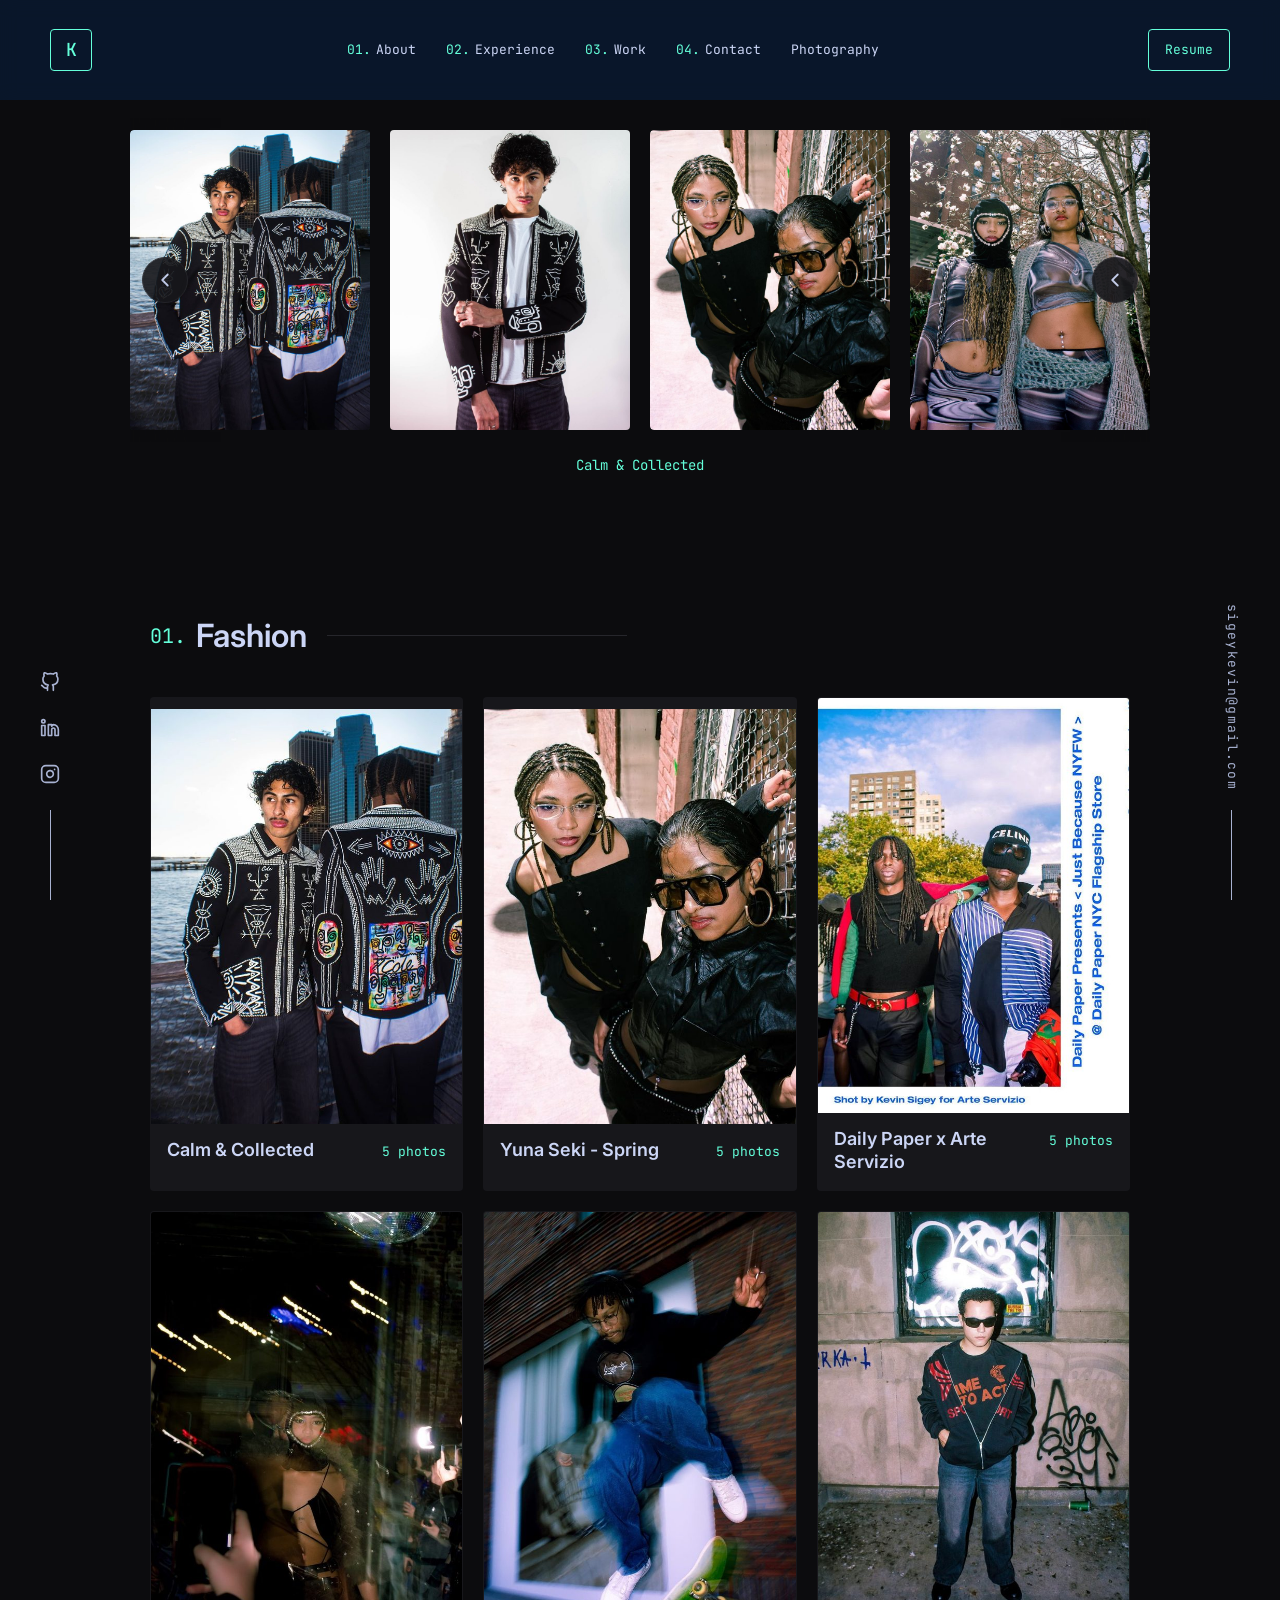
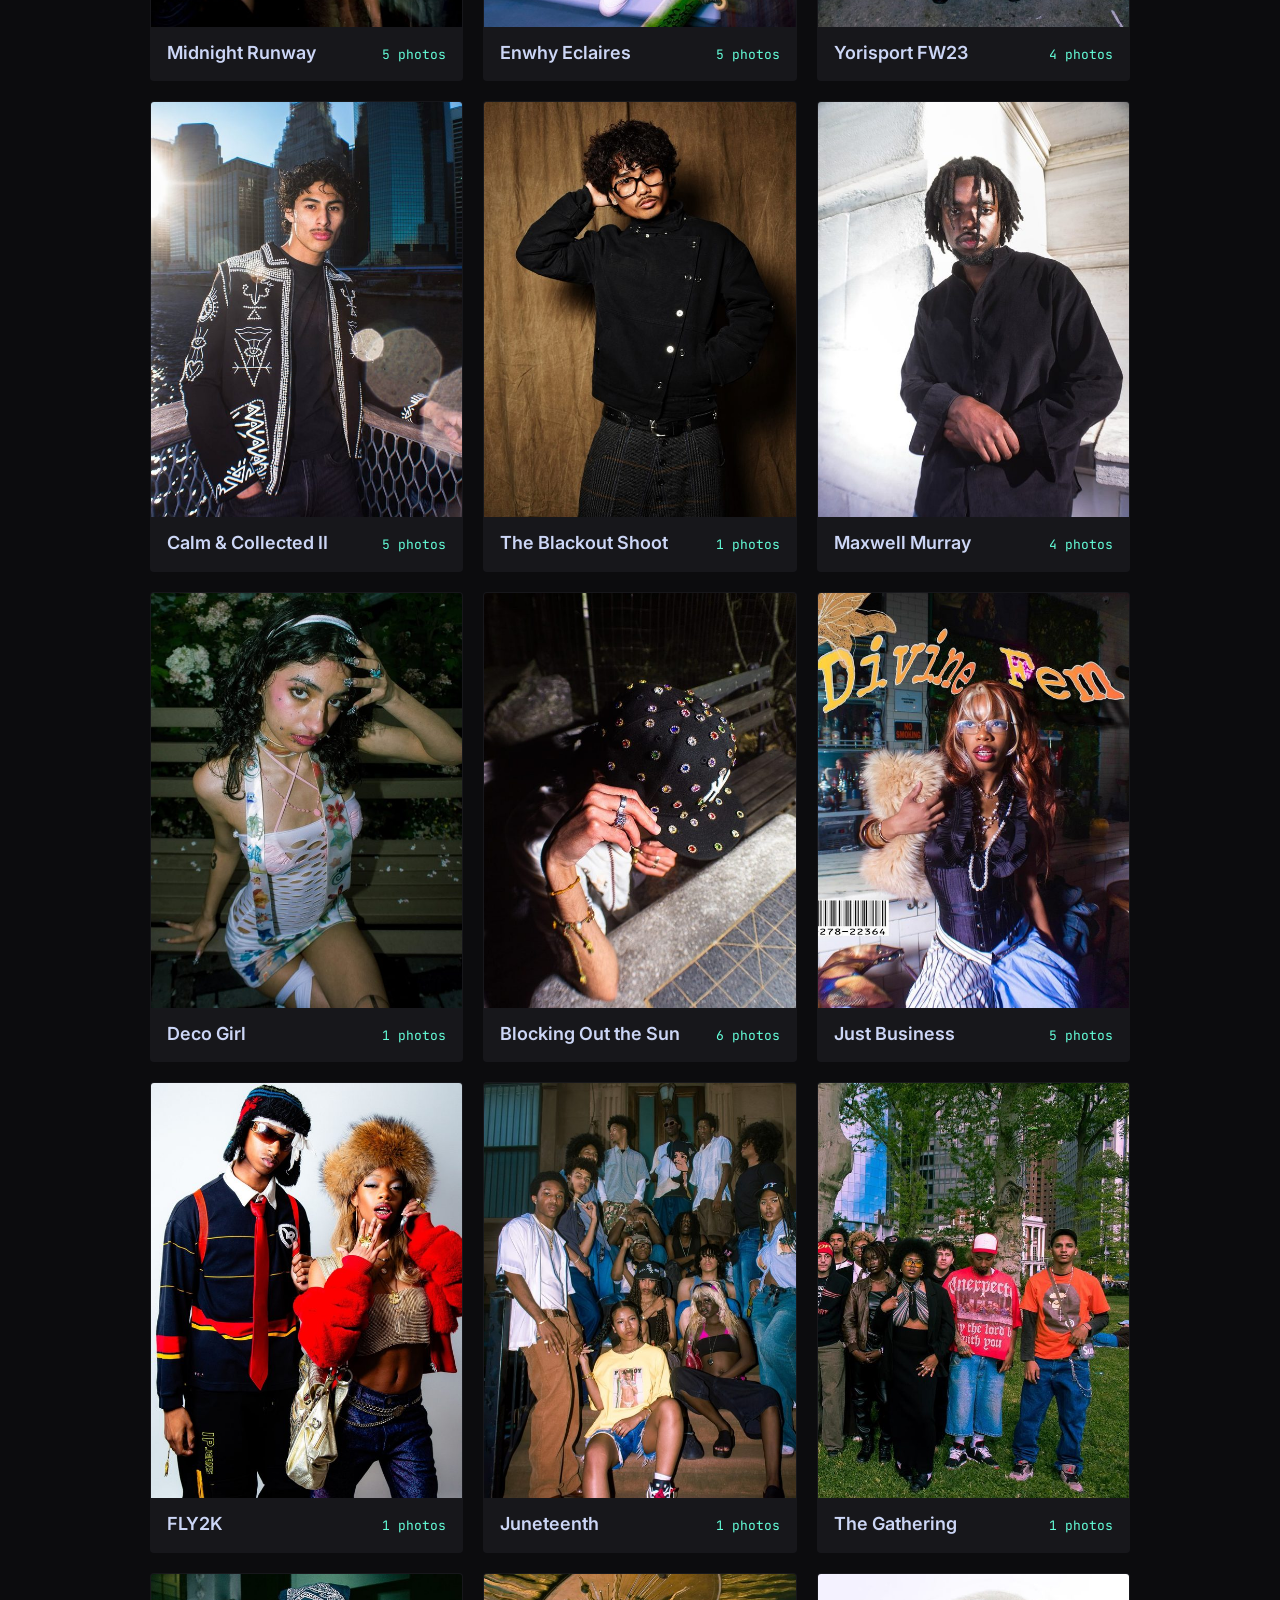
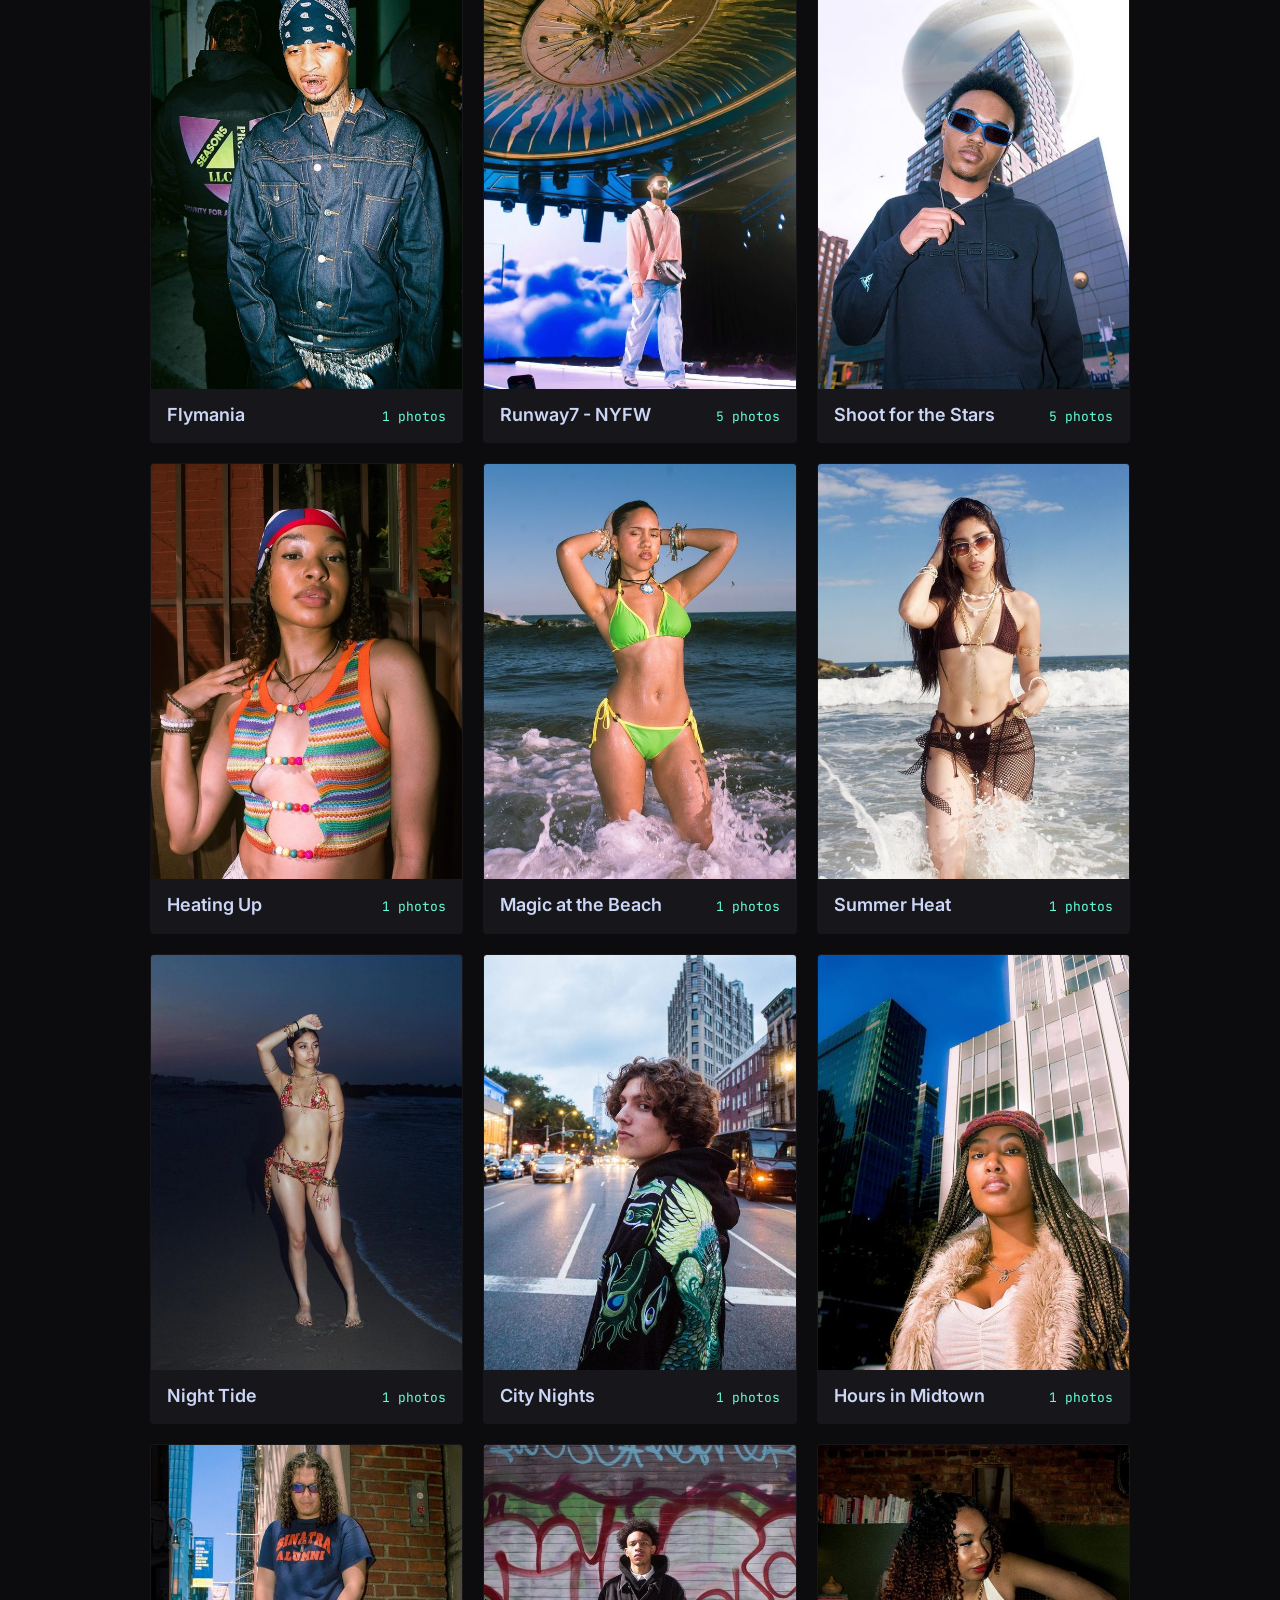
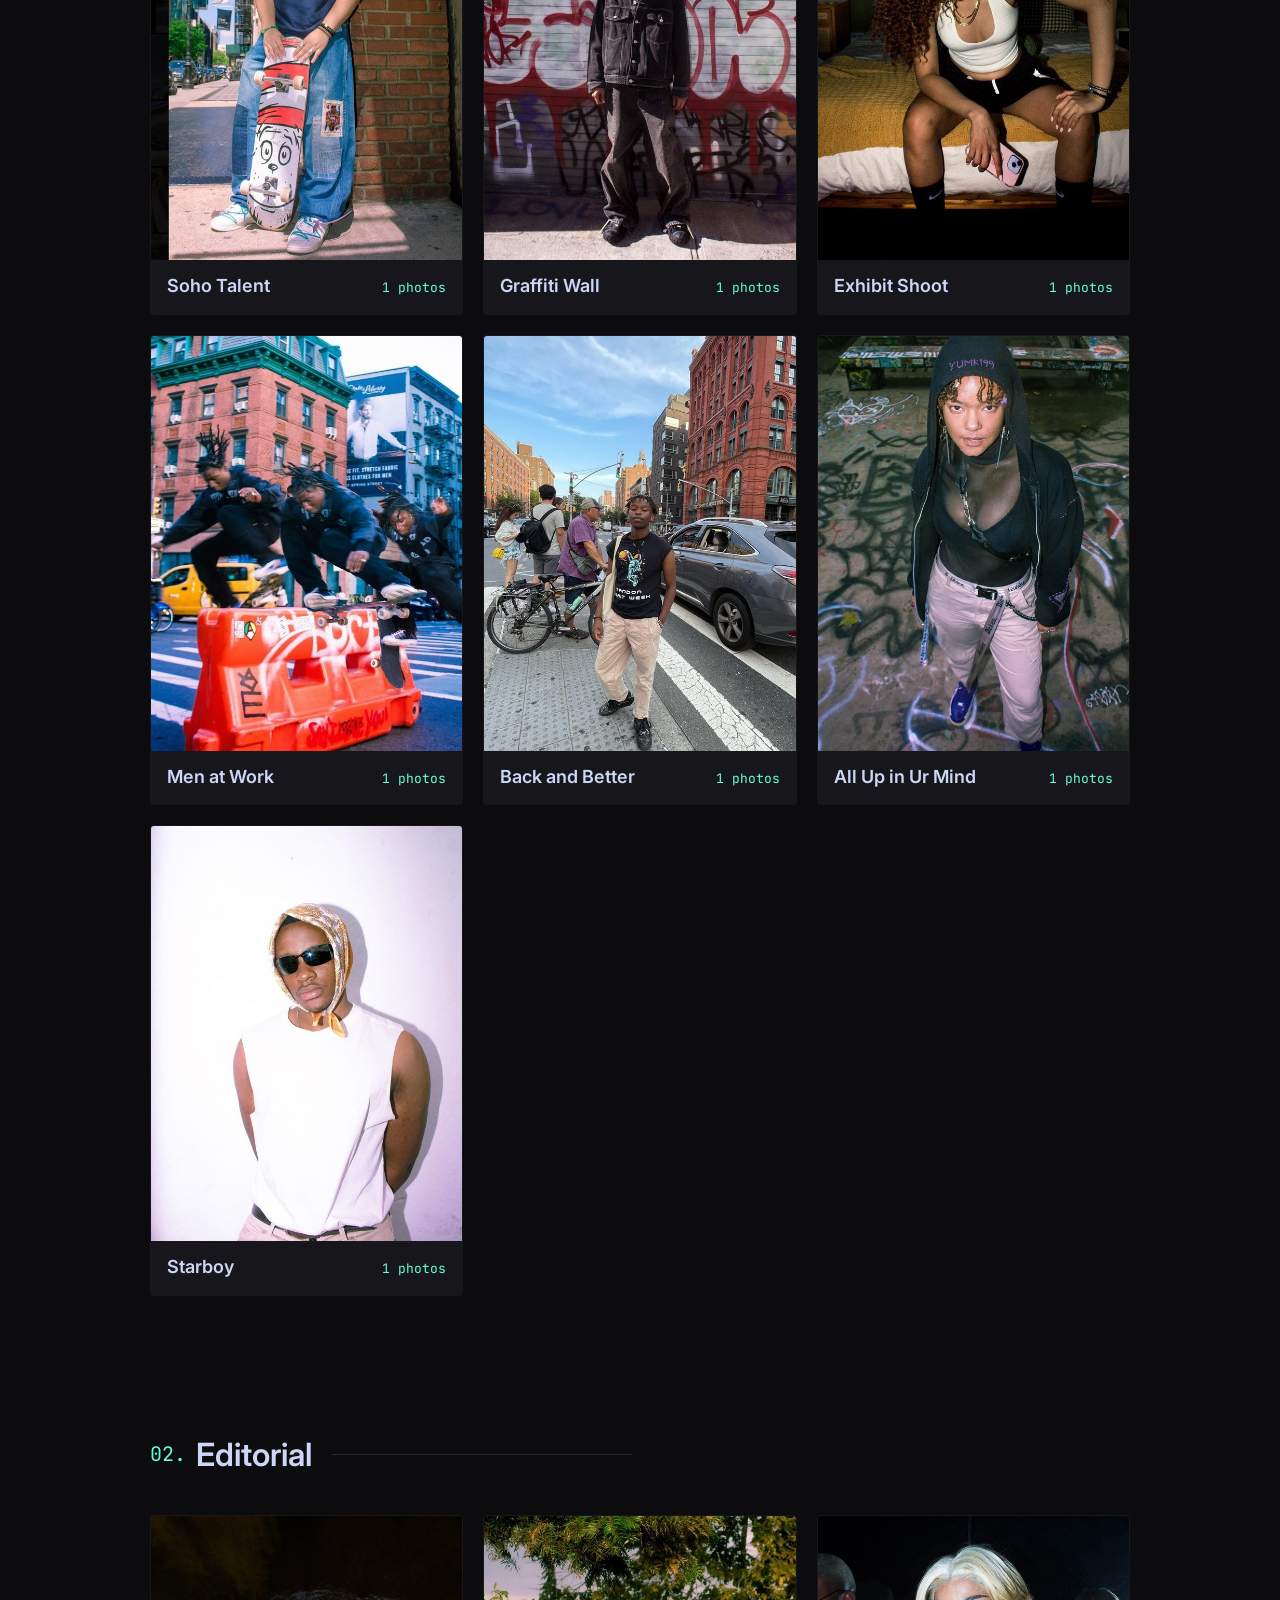
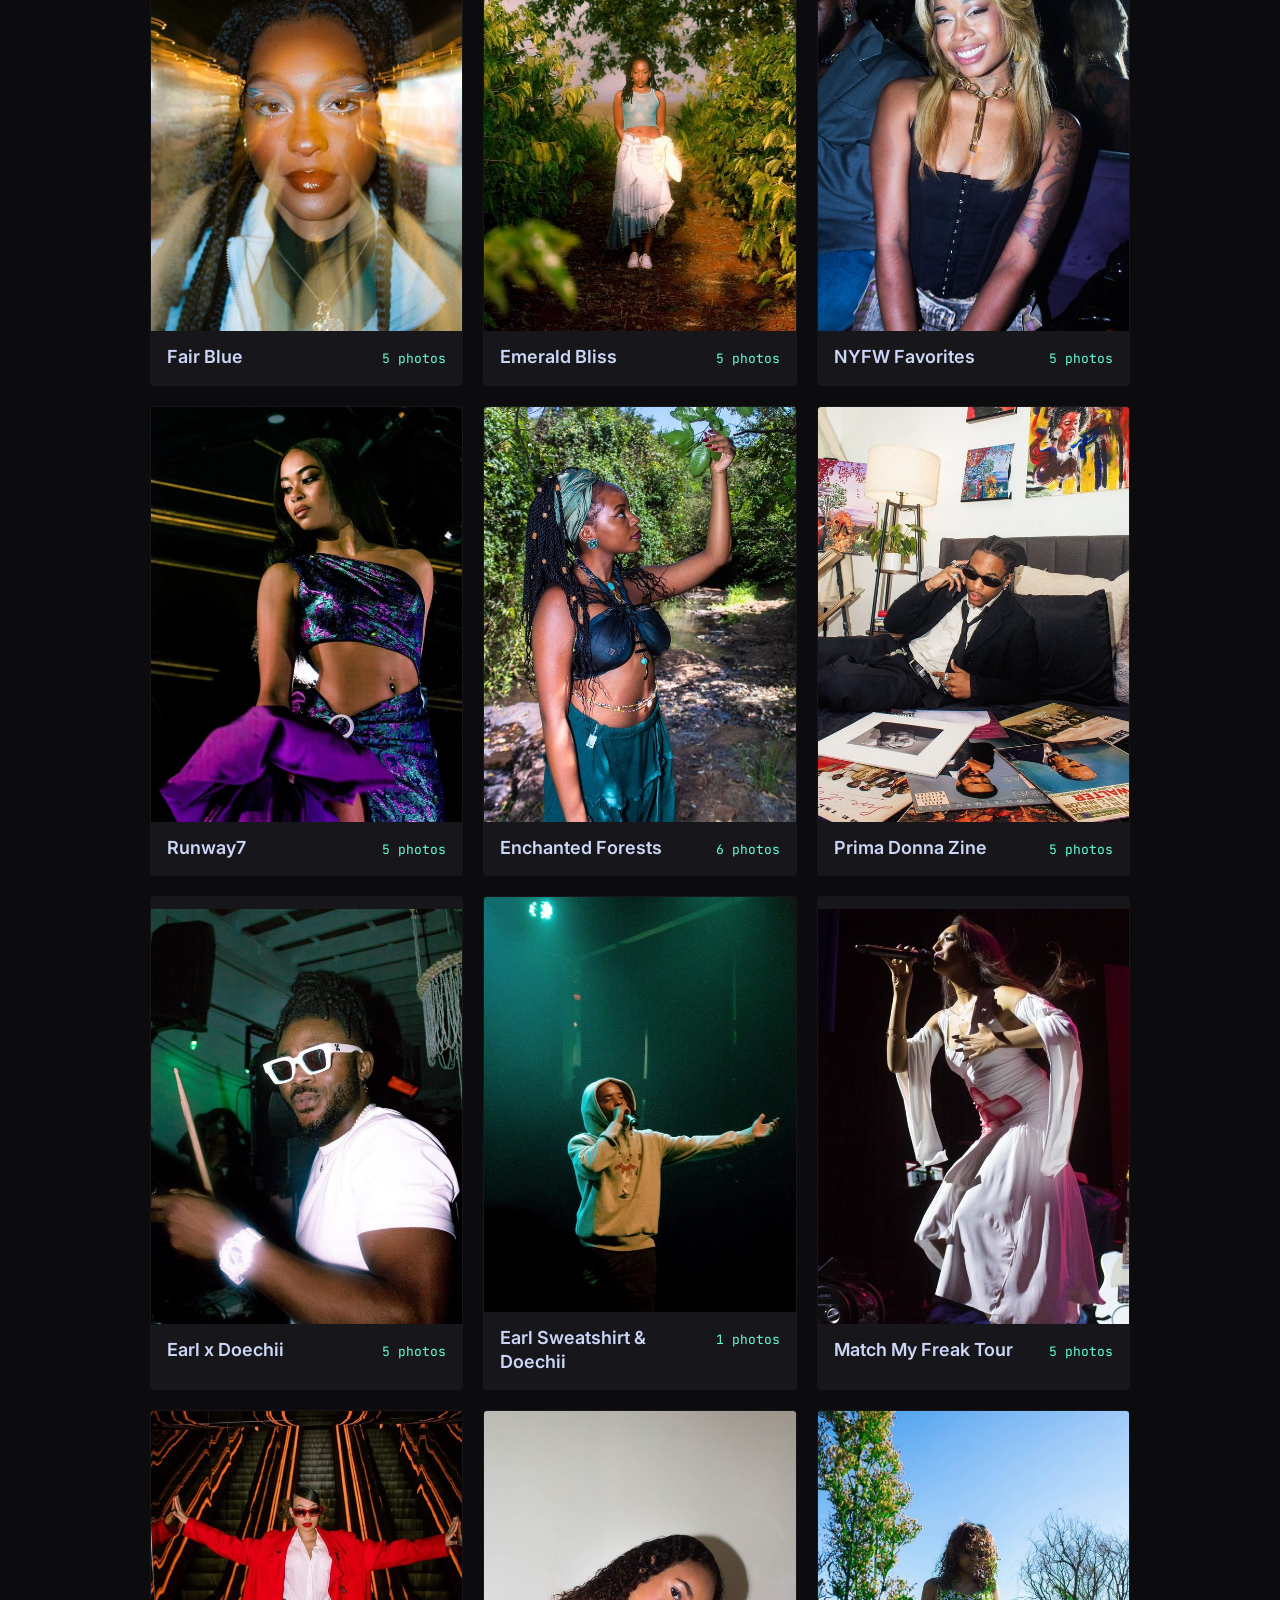
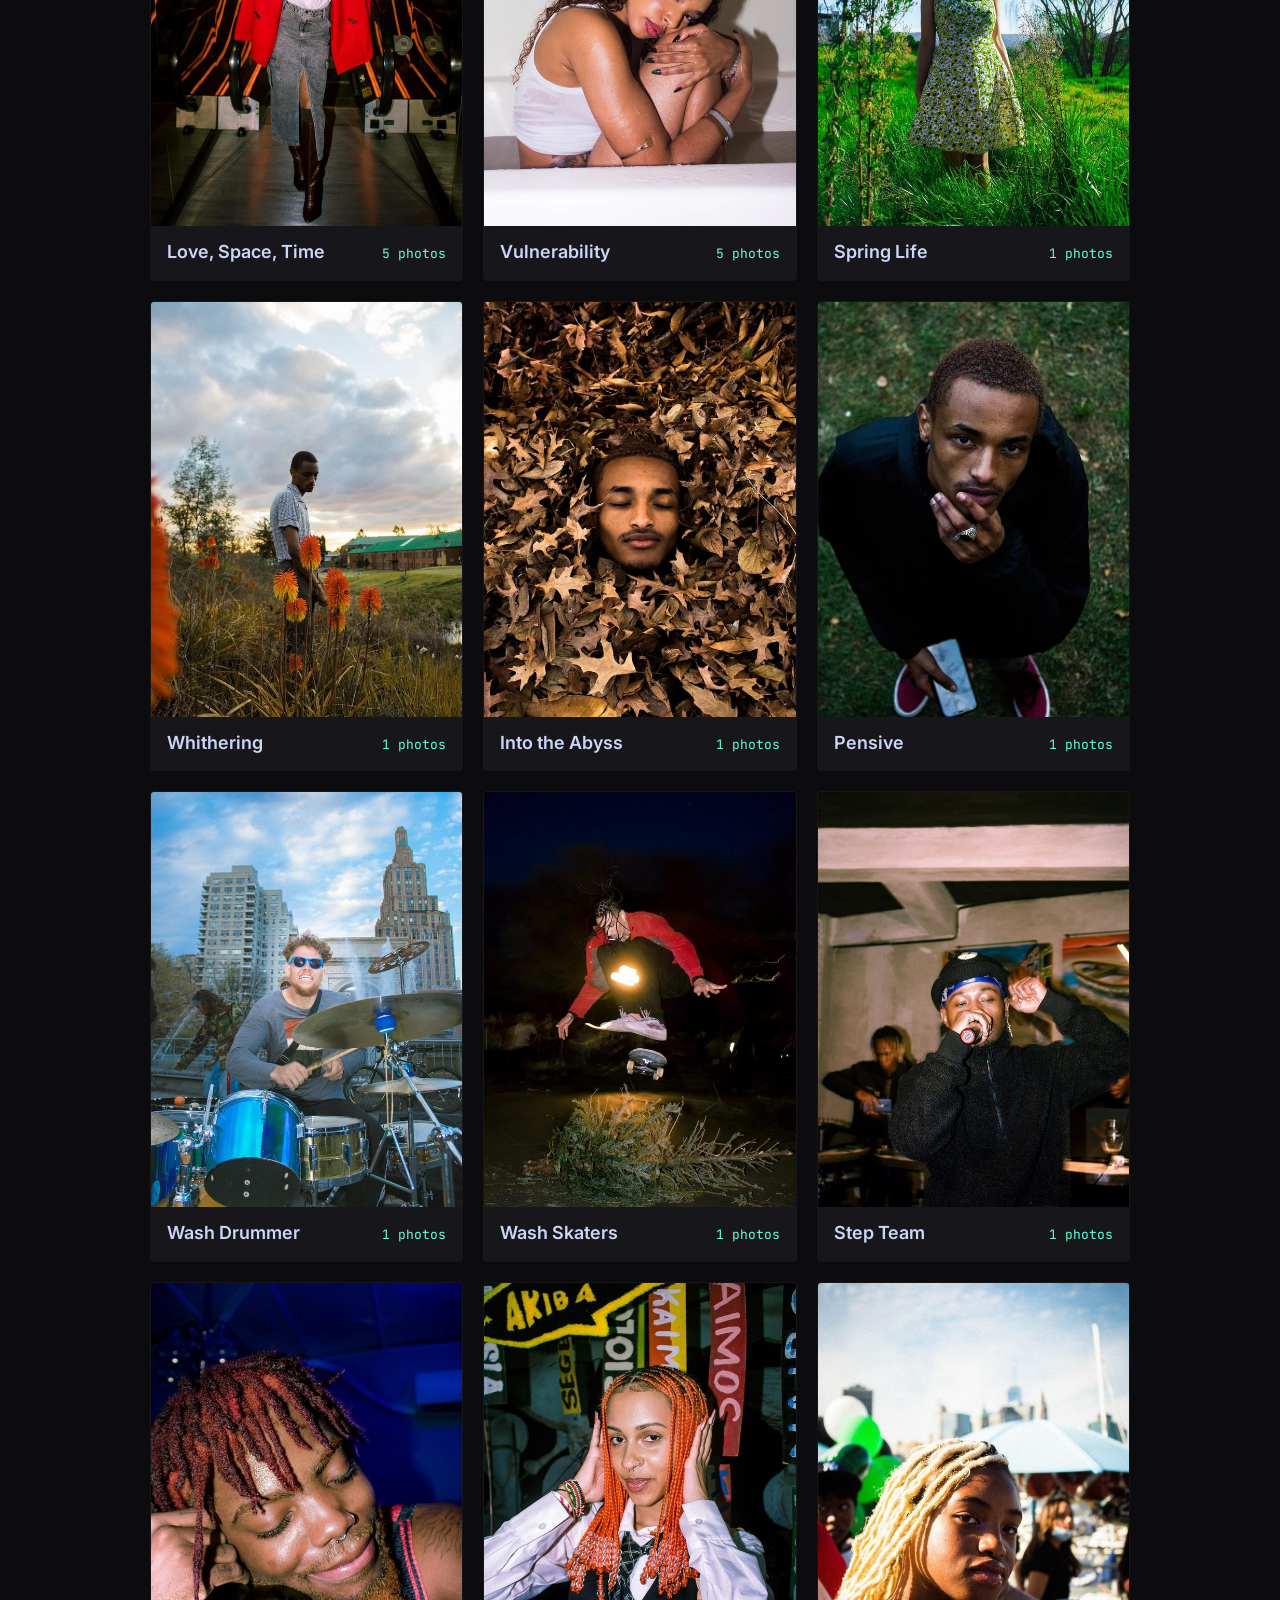
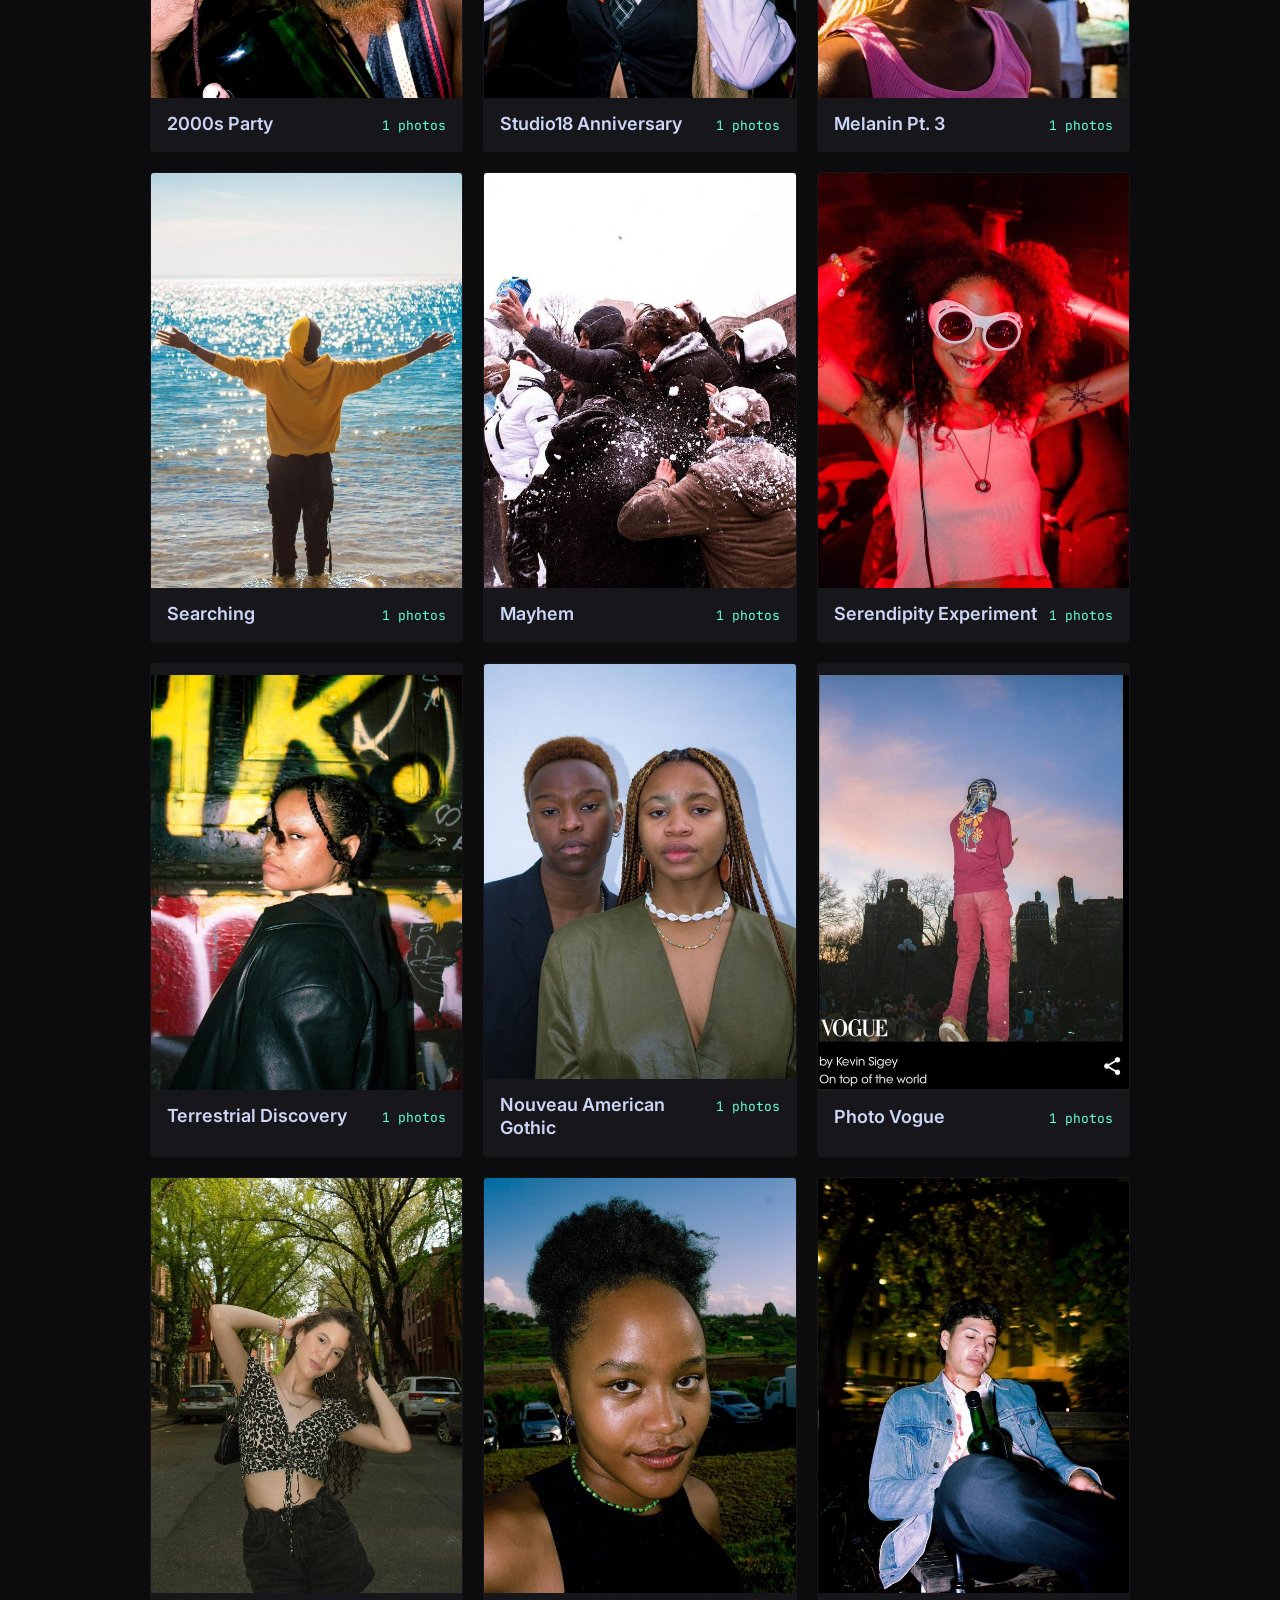
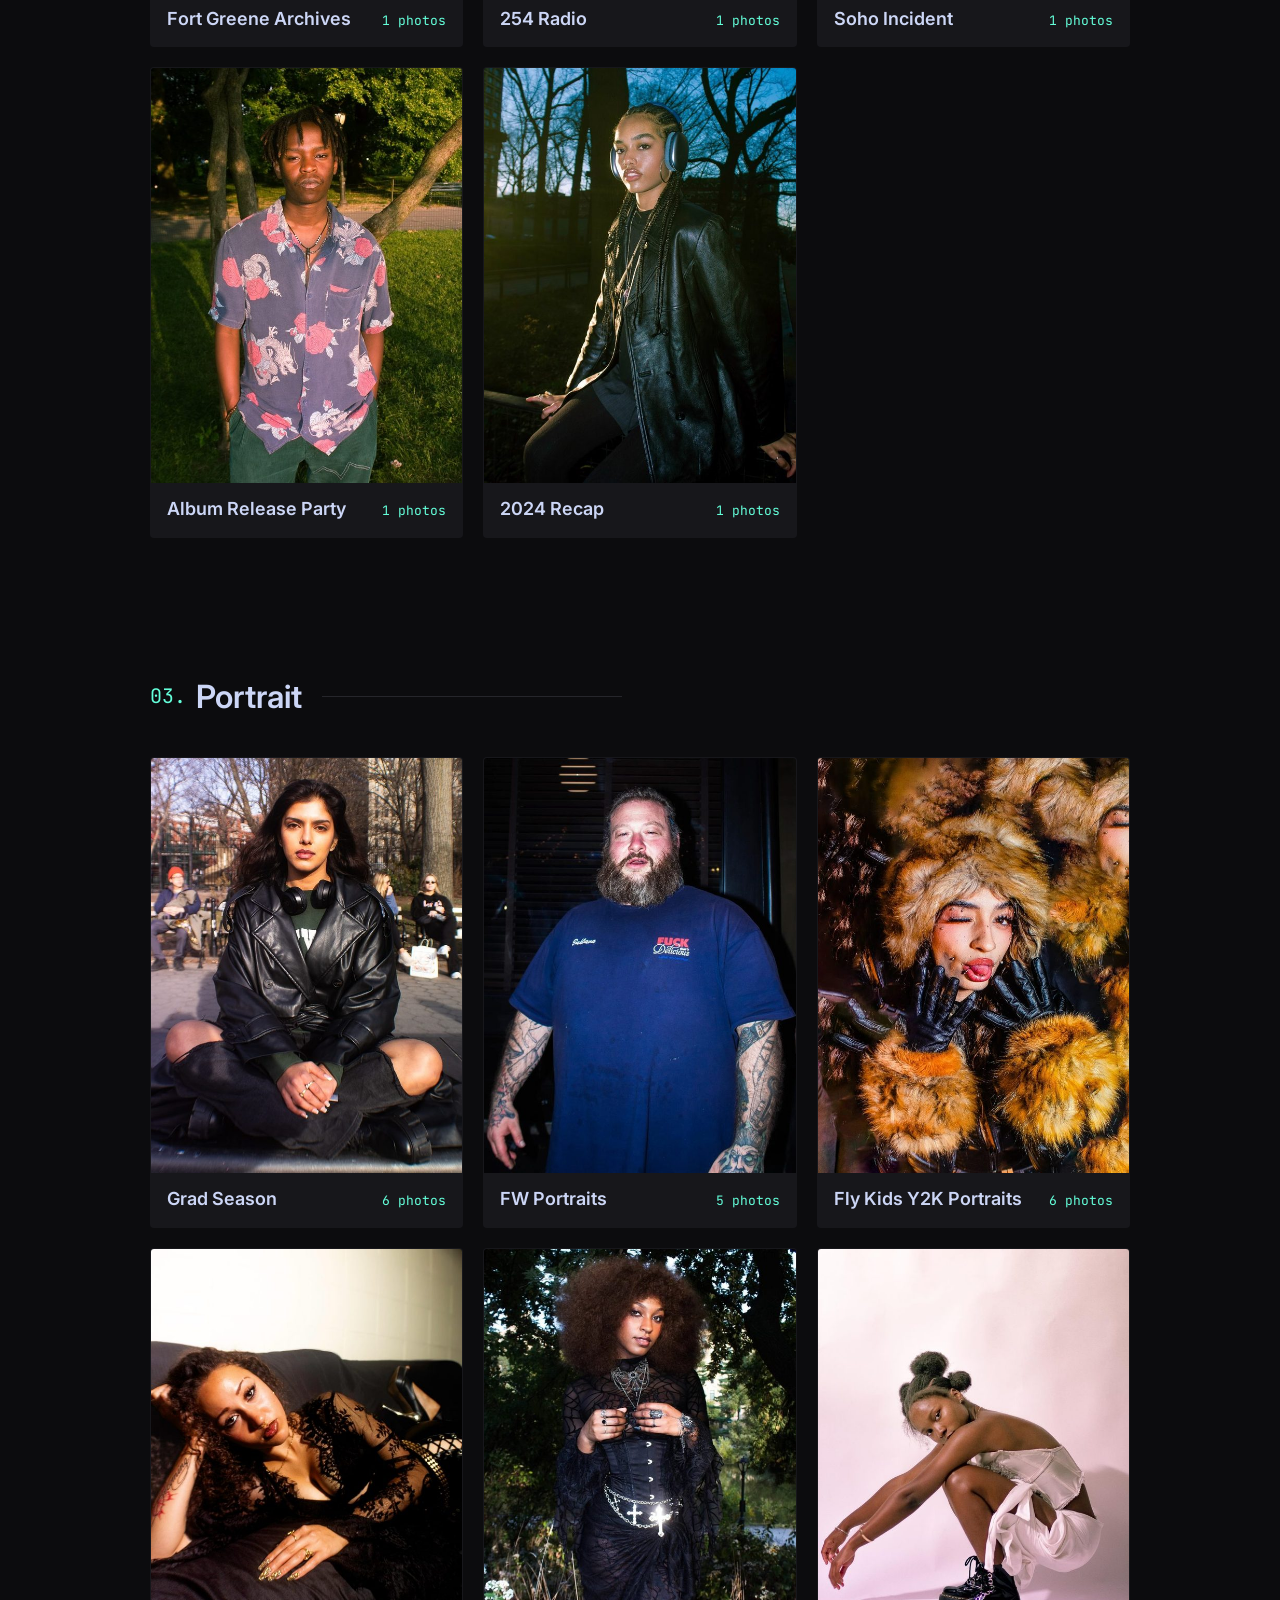
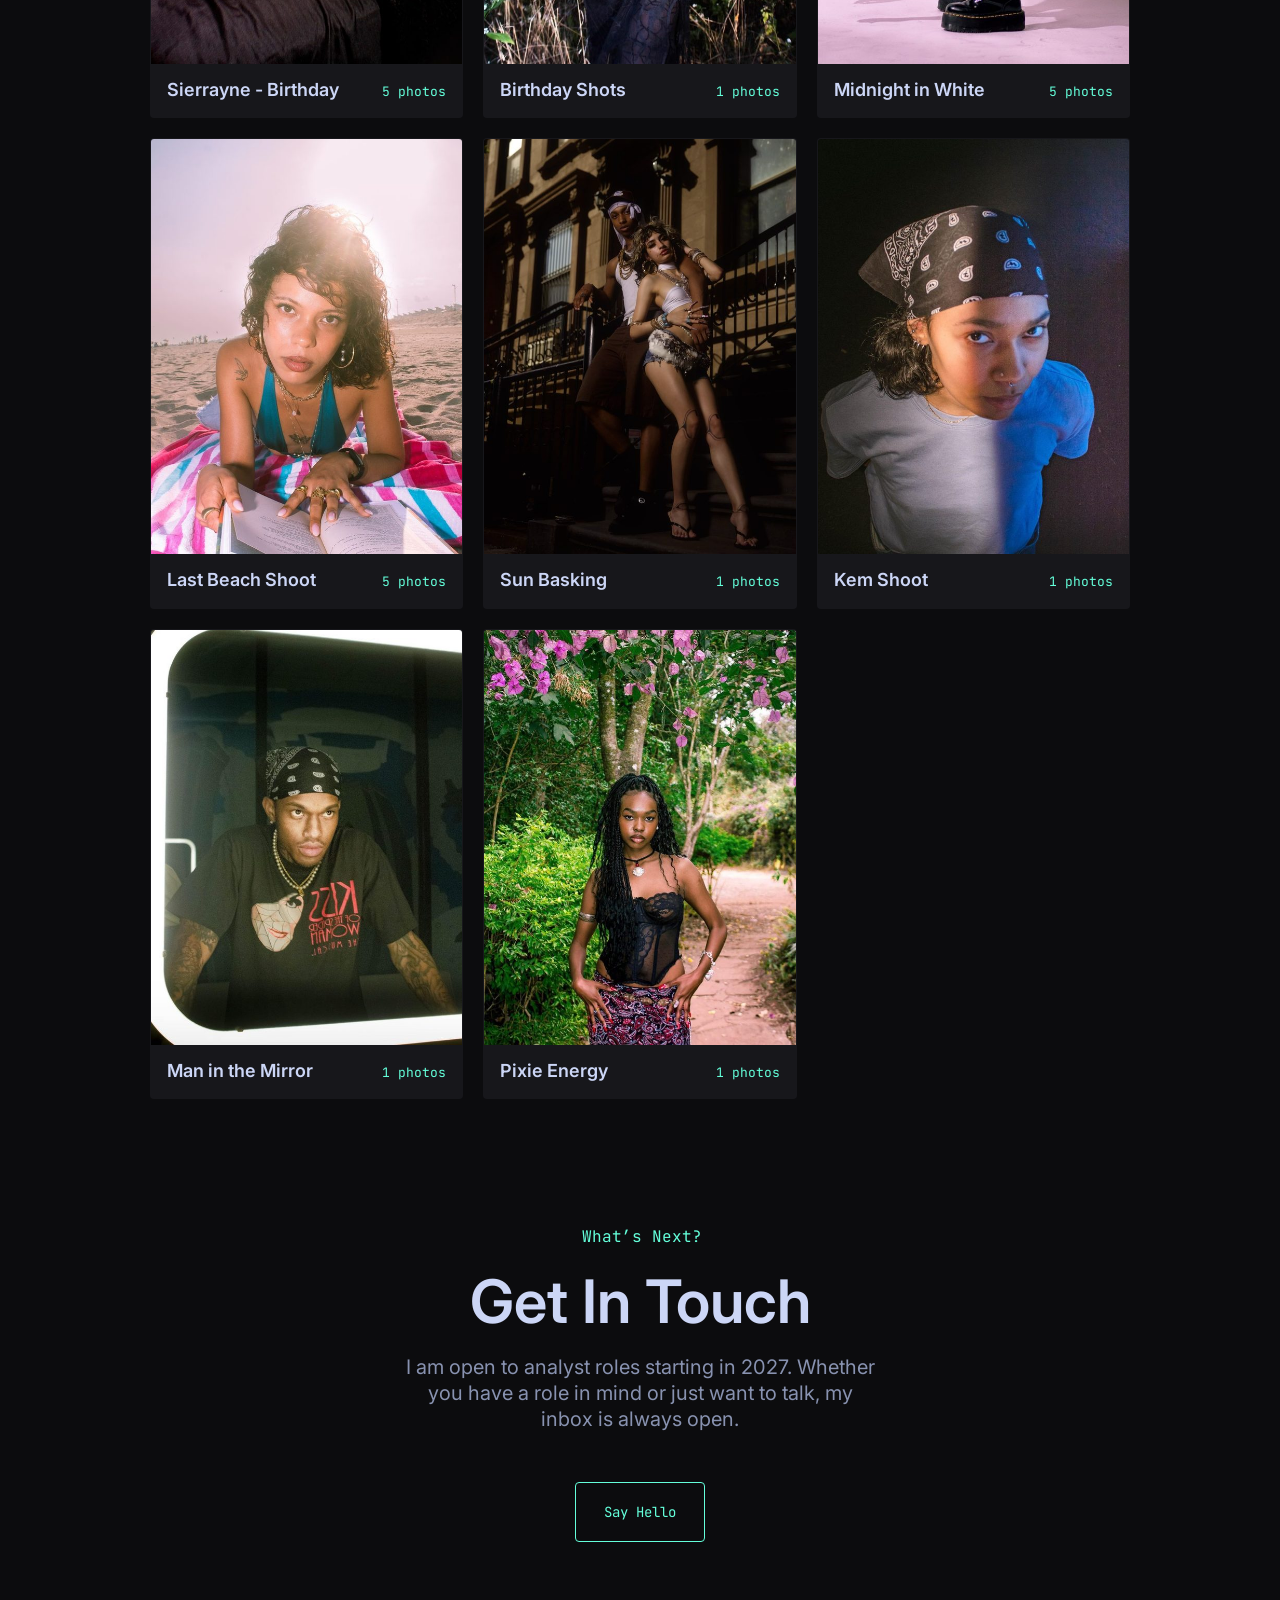
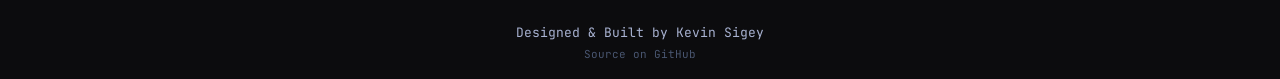
==== photos.html @ 44b494ba "One post per shoot: split 13 merged collections into 50 single-post shoots; near-black photos palett" ====
<!DOCTYPE html>
<html lang="en">
<head>
<meta charset="UTF-8">
<meta name="viewport" content="width=device-width, initial-scale=1.0">
<title>Photography - Kevin Sigey</title>
<meta name="description" content="Photography by Kevin Sigey: fashion, editorial, and portrait work shot in New York, 2023-2025. Every series links to its original Instagram post.">
<link rel="preconnect" href="https://fonts.googleapis.com">
<link rel="preconnect" href="https://fonts.gstatic.com" crossorigin>
<link href="https://fonts.googleapis.com/css2?family=Inter:wght@400;500;600;700&family=JetBrains+Mono:wght@400;500&display=swap" rel="stylesheet">
<link rel="stylesheet" href="css/main.css">
<link rel="stylesheet" href="css/photos.css">
</head>
<body>

<header class="site-header" id="siteHeader">
  <nav class="nav" aria-label="Primary">
    <div class="logo"><a href="index.html" aria-label="Home">K</a></div>
    <ol class="nav-links">
      <li><a href="index.html#about">About</a></li>
      <li><a href="index.html#experience">Experience</a></li>
      <li><a href="index.html#work">Work</a></li>
      <li><a href="index.html#contact">Contact</a></li>
      <li class="nav-photo"><a href="photos.html" aria-current="page">Photography</a></li>
    </ol>
    <div class="nav-cta"><a class="btn btn-small" href="assets/resume.pdf" target="_blank" rel="noopener">Resume</a></div>
    <button class="menu-btn" id="menuBtn" aria-label="Open menu" aria-expanded="false">
      <span></span><span></span><span></span>
    </button>
  </nav>
</header>

<div class="mobile-menu" id="mobileMenu" aria-hidden="true">
  <nav aria-label="Mobile">
    <ol>
      <li><a href="index.html#about">About</a></li>
      <li><a href="index.html#experience">Experience</a></li>
      <li><a href="index.html#work">Work</a></li>
      <li><a href="index.html#contact">Contact</a></li>
      <li><a href="photos.html" aria-current="page">Photography</a></li>
    </ol>
    <a class="btn" href="assets/resume.pdf" target="_blank" rel="noopener">Resume</a>
  </nav>
</div>

<aside class="rail rail-left" aria-label="Social links">
  <a href="https://github.com/Kevocado" target="_blank" rel="noopener" aria-label="GitHub">
    <svg viewBox="0 0 24 24" fill="none" stroke="currentColor" stroke-width="2" stroke-linecap="round" stroke-linejoin="round"><path d="M9 19c-5 1.5-5-2.5-7-3m14 6v-3.87a3.37 3.37 0 0 0-.94-2.61c3.14-.35 6.44-1.54 6.44-7A5.44 5.44 0 0 0 20 4.77 5.07 5.07 0 0 0 19.91 1S18.73.65 16 2.48a13.38 13.38 0 0 0-7 0C6.27.65 5.09 1 5.09 1A5.07 5.07 0 0 0 5 4.77a5.44 5.44 0 0 0-1.5 3.78c0 5.42 3.3 6.61 6.44 7A3.37 3.37 0 0 0 9 18.13V22"/></svg>
  </a>
  <a href="https://www.linkedin.com/in/kevin-sigey-72a5501b5" target="_blank" rel="noopener" aria-label="LinkedIn">
    <svg viewBox="0 0 24 24" fill="none" stroke="currentColor" stroke-width="2" stroke-linecap="round" stroke-linejoin="round"><path d="M16 8a6 6 0 0 1 6 6v7h-4v-7a2 2 0 0 0-2-2 2 2 0 0 0-2 2v7h-4V8h4v2a6 6 0 0 1 2-2z"/><rect x="2" y="9" width="4" height="12"/><circle cx="4" cy="4" r="2"/></svg>
  </a>
  <a href="https://www.instagram.com/kevin.sigey" target="_blank" rel="noopener" aria-label="Instagram">
    <svg viewBox="0 0 24 24" fill="none" stroke="currentColor" stroke-width="2" stroke-linecap="round" stroke-linejoin="round"><rect x="2" y="2" width="20" height="20" rx="5" ry="5"/><path d="M16 11.37A4 4 0 1 1 12.63 8 4 4 0 0 1 16 11.37z"/><line x1="17.5" y1="6.5" x2="17.51" y2="6.5"/></svg>
  </a>
</aside>

<aside class="rail rail-right" aria-label="Email">
  <a href="mailto:sigeykevin@gmail.com">sigeykevin@gmail.com</a>
</aside>

<main id="top">

  <section class="section reel-section" id="featured" aria-label="Featured">
    <div class="reel-wrap">
      <button type="button" class="reel-arrow reel-prev" id="reelPrev" aria-label="Scroll featured photos left">
        <svg viewBox="0 0 24 24" fill="none" stroke="currentColor" stroke-width="2" stroke-linecap="round" stroke-linejoin="round"><polyline points="15 18 9 12 15 6"/></svg>
      </button>
      <div class="reel" id="reel">
        <div class="reel-track" id="reelTrack">
<!-- BEGIN REEL -->
        <div class="reel-group">
          <button type="button" class="reel-item" data-idx="0" data-title="Calm &amp; Collected">
            <img src="assets/photos/shoots/cole-pearl-jacket/f1.jpg" alt="Photograph from Calm &amp; Collected by Kevin Sigey.">
          </button>
          <button type="button" class="reel-item" data-idx="1" data-title="Calm &amp; Collected">
            <img src="assets/photos/shoots/cole-pearl-jacket/f2.jpg" alt="Photograph from Calm &amp; Collected by Kevin Sigey.">
          </button>
          <button type="button" class="reel-item" data-idx="2" data-title="Yuna Seki - Spring">
            <img src="assets/photos/shoots/yuna-seki-spring/f1.jpg" alt="Photograph from Yuna Seki - Spring by Kevin Sigey.">
          </button>
          <button type="button" class="reel-item" data-idx="3" data-title="Yuna Seki - Spring">
            <img src="assets/photos/shoots/yuna-seki-spring/f2.jpg" alt="Photograph from Yuna Seki - Spring by Kevin Sigey.">
          </button>
          <button type="button" class="reel-item" data-idx="4" data-title="Daily Paper x Arte Servizio">
            <img src="assets/photos/shoots/daily-paper-nyfw/f1.jpg" alt="Photograph from Daily Paper x Arte Servizio by Kevin Sigey.">
          </button>
          <button type="button" class="reel-item" data-idx="5" data-title="Daily Paper x Arte Servizio">
            <img src="assets/photos/shoots/daily-paper-nyfw/f2.jpg" alt="Photograph from Daily Paper x Arte Servizio by Kevin Sigey.">
          </button>
        </div>
        <div class="reel-group" aria-hidden="true">
          <button type="button" class="reel-item" data-idx="0" data-title="Calm &amp; Collected" aria-hidden="true" tabindex="-1">
            <img src="assets/photos/shoots/cole-pearl-jacket/f1.jpg" alt="Photograph from Calm &amp; Collected by Kevin Sigey." loading="lazy">
          </button>
          <button type="button" class="reel-item" data-idx="1" data-title="Calm &amp; Collected" aria-hidden="true" tabindex="-1">
            <img src="assets/photos/shoots/cole-pearl-jacket/f2.jpg" alt="Photograph from Calm &amp; Collected by Kevin Sigey." loading="lazy">
          </button>
          <button type="button" class="reel-item" data-idx="2" data-title="Yuna Seki - Spring" aria-hidden="true" tabindex="-1">
            <img src="assets/photos/shoots/yuna-seki-spring/f1.jpg" alt="Photograph from Yuna Seki - Spring by Kevin Sigey." loading="lazy">
          </button>
          <button type="button" class="reel-item" data-idx="3" data-title="Yuna Seki - Spring" aria-hidden="true" tabindex="-1">
            <img src="assets/photos/shoots/yuna-seki-spring/f2.jpg" alt="Photograph from Yuna Seki - Spring by Kevin Sigey." loading="lazy">
          </button>
          <button type="button" class="reel-item" data-idx="4" data-title="Daily Paper x Arte Servizio" aria-hidden="true" tabindex="-1">
            <img src="assets/photos/shoots/daily-paper-nyfw/f1.jpg" alt="Photograph from Daily Paper x Arte Servizio by Kevin Sigey." loading="lazy">
          </button>
          <button type="button" class="reel-item" data-idx="5" data-title="Daily Paper x Arte Servizio" aria-hidden="true" tabindex="-1">
            <img src="assets/photos/shoots/daily-paper-nyfw/f2.jpg" alt="Photograph from Daily Paper x Arte Servizio by Kevin Sigey." loading="lazy">
          </button>
        </div>
<!-- END REEL -->
        </div>
      </div>
      <button type="button" class="reel-arrow reel-next" id="reelNext" aria-label="Scroll featured photos right">
        <svg viewBox="0 0 24 24" fill="none" stroke="currentColor" stroke-width="2" stroke-linecap="round" stroke-linejoin="round"><polyline points="9 18 15 12 9 6"/></svg>
      </button>
    </div>
    <p class="reel-caption" id="reelCaption" aria-live="polite"></p>
  </section>

  <section class="section" id="fashion" aria-label="Fashion">
    <h2 class="section-heading"><span class="num">01.</span> Fashion</h2>
    <div class="shoot-grid">
<!-- BEGIN GRID-fashion -->
      <button type="button" class="shoot-card" data-shoot="cole-pearl-jacket" aria-expanded="false" aria-controls="drawer-fashion">
        <span class="shoot-card-thumb"><img src="assets/photos/thumbs/cole-pearl-jacket.jpg" alt="Calm &amp; Collected shoot by Kevin Sigey." loading="lazy"></span>
        <span class="shoot-card-meta"><span class="shoot-card-title">Calm &amp; Collected</span><span class="shoot-card-count">5 photos</span></span>
      </button>
      <button type="button" class="shoot-card" data-shoot="yuna-seki-spring" aria-expanded="false" aria-controls="drawer-fashion">
        <span class="shoot-card-thumb"><img src="assets/photos/thumbs/yuna-seki-spring.jpg" alt="Yuna Seki - Spring shoot by Kevin Sigey." loading="lazy"></span>
        <span class="shoot-card-meta"><span class="shoot-card-title">Yuna Seki - Spring</span><span class="shoot-card-count">5 photos</span></span>
      </button>
      <button type="button" class="shoot-card" data-shoot="daily-paper-nyfw" aria-expanded="false" aria-controls="drawer-fashion">
        <span class="shoot-card-thumb"><img src="assets/photos/thumbs/daily-paper-nyfw.jpg" alt="Daily Paper x Arte Servizio shoot by Kevin Sigey." loading="lazy"></span>
        <span class="shoot-card-meta"><span class="shoot-card-title">Daily Paper x Arte Servizio</span><span class="shoot-card-count">5 photos</span></span>
      </button>
      <button type="button" class="shoot-card" data-shoot="midnight-runway" aria-expanded="false" aria-controls="drawer-fashion">
        <span class="shoot-card-thumb"><img src="assets/photos/thumbs/midnight-runway.jpg" alt="Midnight Runway shoot by Kevin Sigey." loading="lazy"></span>
        <span class="shoot-card-meta"><span class="shoot-card-title">Midnight Runway</span><span class="shoot-card-count">5 photos</span></span>
      </button>
      <button type="button" class="shoot-card" data-shoot="enwhy-eclaires" aria-expanded="false" aria-controls="drawer-fashion">
        <span class="shoot-card-thumb"><img src="assets/photos/thumbs/enwhy-eclaires.jpg" alt="Enwhy Eclaires shoot by Kevin Sigey." loading="lazy"></span>
        <span class="shoot-card-meta"><span class="shoot-card-title">Enwhy Eclaires</span><span class="shoot-card-count">5 photos</span></span>
      </button>
      <button type="button" class="shoot-card" data-shoot="yorisport-f23" aria-expanded="false" aria-controls="drawer-fashion">
        <span class="shoot-card-thumb"><img src="assets/photos/thumbs/yorisport-f23.jpg" alt="Yorisport FW23 shoot by Kevin Sigey." loading="lazy"></span>
        <span class="shoot-card-meta"><span class="shoot-card-title">Yorisport FW23</span><span class="shoot-card-count">4 photos</span></span>
      </button>
      <button type="button" class="shoot-card" data-shoot="cole-pearl-jacket-b" aria-expanded="false" aria-controls="drawer-fashion">
        <span class="shoot-card-thumb"><img src="assets/photos/thumbs/cole-pearl-jacket-b.jpg" alt="Calm &amp; Collected II shoot by Kevin Sigey." loading="lazy"></span>
        <span class="shoot-card-meta"><span class="shoot-card-title">Calm &amp; Collected II</span><span class="shoot-card-count">5 photos</span></span>
      </button>
      <button type="button" class="shoot-card" data-shoot="the-blackout-shoot" aria-expanded="false" aria-controls="drawer-fashion">
        <span class="shoot-card-thumb"><img src="assets/photos/thumbs/the-blackout-shoot.jpg" alt="The Blackout Shoot shoot by Kevin Sigey." loading="lazy"></span>
        <span class="shoot-card-meta"><span class="shoot-card-title">The Blackout Shoot</span><span class="shoot-card-count">1 photos</span></span>
      </button>
      <button type="button" class="shoot-card" data-shoot="maxwell-murray" aria-expanded="false" aria-controls="drawer-fashion">
        <span class="shoot-card-thumb"><img src="assets/photos/thumbs/maxwell-murray.jpg" alt="Maxwell Murray shoot by Kevin Sigey." loading="lazy"></span>
        <span class="shoot-card-meta"><span class="shoot-card-title">Maxwell Murray</span><span class="shoot-card-count">4 photos</span></span>
      </button>
      <button type="button" class="shoot-card" data-shoot="deco-girl" aria-expanded="false" aria-controls="drawer-fashion">
        <span class="shoot-card-thumb"><img src="assets/photos/thumbs/deco-girl.jpg" alt="Deco Girl shoot by Kevin Sigey." loading="lazy"></span>
        <span class="shoot-card-meta"><span class="shoot-card-title">Deco Girl</span><span class="shoot-card-count">1 photos</span></span>
      </button>
      <button type="button" class="shoot-card" data-shoot="blocking-out-the-sun" aria-expanded="false" aria-controls="drawer-fashion">
        <span class="shoot-card-thumb"><img src="assets/photos/thumbs/blocking-out-the-sun.jpg" alt="Blocking Out the Sun shoot by Kevin Sigey." loading="lazy"></span>
        <span class="shoot-card-meta"><span class="shoot-card-title">Blocking Out the Sun</span><span class="shoot-card-count">6 photos</span></span>
      </button>
      <button type="button" class="shoot-card" data-shoot="just-business" aria-expanded="false" aria-controls="drawer-fashion">
        <span class="shoot-card-thumb"><img src="assets/photos/thumbs/just-business.jpg" alt="Just Business shoot by Kevin Sigey." loading="lazy"></span>
        <span class="shoot-card-meta"><span class="shoot-card-title">Just Business</span><span class="shoot-card-count">5 photos</span></span>
      </button>
      <button type="button" class="shoot-card" data-shoot="fly2k" aria-expanded="false" aria-controls="drawer-fashion">
        <span class="shoot-card-thumb"><img src="assets/photos/thumbs/fly2k.jpg" alt="FLY2K shoot by Kevin Sigey." loading="lazy"></span>
        <span class="shoot-card-meta"><span class="shoot-card-title">FLY2K</span><span class="shoot-card-count">1 photos</span></span>
      </button>
      <button type="button" class="shoot-card" data-shoot="juneteenth" aria-expanded="false" aria-controls="drawer-fashion">
        <span class="shoot-card-thumb"><img src="assets/photos/thumbs/juneteenth.jpg" alt="Juneteenth shoot by Kevin Sigey." loading="lazy"></span>
        <span class="shoot-card-meta"><span class="shoot-card-title">Juneteenth</span><span class="shoot-card-count">1 photos</span></span>
      </button>
      <button type="button" class="shoot-card" data-shoot="the-gathering" aria-expanded="false" aria-controls="drawer-fashion">
        <span class="shoot-card-thumb"><img src="assets/photos/thumbs/the-gathering.jpg" alt="The Gathering shoot by Kevin Sigey." loading="lazy"></span>
        <span class="shoot-card-meta"><span class="shoot-card-title">The Gathering</span><span class="shoot-card-count">1 photos</span></span>
      </button>
      <button type="button" class="shoot-card" data-shoot="flymania" aria-expanded="false" aria-controls="drawer-fashion">
        <span class="shoot-card-thumb"><img src="assets/photos/thumbs/flymania.jpg" alt="Flymania shoot by Kevin Sigey." loading="lazy"></span>
        <span class="shoot-card-meta"><span class="shoot-card-title">Flymania</span><span class="shoot-card-count">1 photos</span></span>
      </button>
      <button type="button" class="shoot-card" data-shoot="runway7-nyfw" aria-expanded="false" aria-controls="drawer-fashion">
        <span class="shoot-card-thumb"><img src="assets/photos/thumbs/runway7-nyfw.jpg" alt="Runway7 - NYFW shoot by Kevin Sigey." loading="lazy"></span>
        <span class="shoot-card-meta"><span class="shoot-card-title">Runway7 - NYFW</span><span class="shoot-card-count">5 photos</span></span>
      </button>
      <button type="button" class="shoot-card" data-shoot="shoot-for-the-stars" aria-expanded="false" aria-controls="drawer-fashion">
        <span class="shoot-card-thumb"><img src="assets/photos/thumbs/shoot-for-the-stars.jpg" alt="Shoot for the Stars shoot by Kevin Sigey." loading="lazy"></span>
        <span class="shoot-card-meta"><span class="shoot-card-title">Shoot for the Stars</span><span class="shoot-card-count">5 photos</span></span>
      </button>
      <button type="button" class="shoot-card" data-shoot="heating-up" aria-expanded="false" aria-controls="drawer-fashion">
        <span class="shoot-card-thumb"><img src="assets/photos/thumbs/heating-up.jpg" alt="Heating Up shoot by Kevin Sigey." loading="lazy"></span>
        <span class="shoot-card-meta"><span class="shoot-card-title">Heating Up</span><span class="shoot-card-count">1 photos</span></span>
      </button>
      <button type="button" class="shoot-card" data-shoot="magic-at-the-beach" aria-expanded="false" aria-controls="drawer-fashion">
        <span class="shoot-card-thumb"><img src="assets/photos/thumbs/magic-at-the-beach.jpg" alt="Magic at the Beach shoot by Kevin Sigey." loading="lazy"></span>
        <span class="shoot-card-meta"><span class="shoot-card-title">Magic at the Beach</span><span class="shoot-card-count">1 photos</span></span>
      </button>
      <button type="button" class="shoot-card" data-shoot="summer-heat" aria-expanded="false" aria-controls="drawer-fashion">
        <span class="shoot-card-thumb"><img src="assets/photos/thumbs/summer-heat.jpg" alt="Summer Heat shoot by Kevin Sigey." loading="lazy"></span>
        <span class="shoot-card-meta"><span class="shoot-card-title">Summer Heat</span><span class="shoot-card-count">1 photos</span></span>
      </button>
      <button type="button" class="shoot-card" data-shoot="night-tide" aria-expanded="false" aria-controls="drawer-fashion">
        <span class="shoot-card-thumb"><img src="assets/photos/thumbs/night-tide.jpg" alt="Night Tide shoot by Kevin Sigey." loading="lazy"></span>
        <span class="shoot-card-meta"><span class="shoot-card-title">Night Tide</span><span class="shoot-card-count">1 photos</span></span>
      </button>
      <button type="button" class="shoot-card" data-shoot="city-nights" aria-expanded="false" aria-controls="drawer-fashion">
        <span class="shoot-card-thumb"><img src="assets/photos/thumbs/city-nights.jpg" alt="City Nights shoot by Kevin Sigey." loading="lazy"></span>
        <span class="shoot-card-meta"><span class="shoot-card-title">City Nights</span><span class="shoot-card-count">1 photos</span></span>
      </button>
      <button type="button" class="shoot-card" data-shoot="hours-in-midtown" aria-expanded="false" aria-controls="drawer-fashion">
        <span class="shoot-card-thumb"><img src="assets/photos/thumbs/hours-in-midtown.jpg" alt="Hours in Midtown shoot by Kevin Sigey." loading="lazy"></span>
        <span class="shoot-card-meta"><span class="shoot-card-title">Hours in Midtown</span><span class="shoot-card-count">1 photos</span></span>
      </button>
      <button type="button" class="shoot-card" data-shoot="soho-talent" aria-expanded="false" aria-controls="drawer-fashion">
        <span class="shoot-card-thumb"><img src="assets/photos/thumbs/soho-talent.jpg" alt="Soho Talent shoot by Kevin Sigey." loading="lazy"></span>
        <span class="shoot-card-meta"><span class="shoot-card-title">Soho Talent</span><span class="shoot-card-count">1 photos</span></span>
      </button>
      <button type="button" class="shoot-card" data-shoot="graffiti-wall" aria-expanded="false" aria-controls="drawer-fashion">
        <span class="shoot-card-thumb"><img src="assets/photos/thumbs/graffiti-wall.jpg" alt="Graffiti Wall shoot by Kevin Sigey." loading="lazy"></span>
        <span class="shoot-card-meta"><span class="shoot-card-title">Graffiti Wall</span><span class="shoot-card-count">1 photos</span></span>
      </button>
      <button type="button" class="shoot-card" data-shoot="exhibit-shoot" aria-expanded="false" aria-controls="drawer-fashion">
        <span class="shoot-card-thumb"><img src="assets/photos/thumbs/exhibit-shoot.jpg" alt="Exhibit Shoot shoot by Kevin Sigey." loading="lazy"></span>
        <span class="shoot-card-meta"><span class="shoot-card-title">Exhibit Shoot</span><span class="shoot-card-count">1 photos</span></span>
      </button>
      <button type="button" class="shoot-card" data-shoot="men-at-work" aria-expanded="false" aria-controls="drawer-fashion">
        <span class="shoot-card-thumb"><img src="assets/photos/thumbs/men-at-work.jpg" alt="Men at Work shoot by Kevin Sigey." loading="lazy"></span>
        <span class="shoot-card-meta"><span class="shoot-card-title">Men at Work</span><span class="shoot-card-count">1 photos</span></span>
      </button>
      <button type="button" class="shoot-card" data-shoot="back-and-better" aria-expanded="false" aria-controls="drawer-fashion">
        <span class="shoot-card-thumb"><img src="assets/photos/thumbs/back-and-better.jpg" alt="Back and Better shoot by Kevin Sigey." loading="lazy"></span>
        <span class="shoot-card-meta"><span class="shoot-card-title">Back and Better</span><span class="shoot-card-count">1 photos</span></span>
      </button>
      <button type="button" class="shoot-card" data-shoot="all-up-in-ur-mind" aria-expanded="false" aria-controls="drawer-fashion">
        <span class="shoot-card-thumb"><img src="assets/photos/thumbs/all-up-in-ur-mind.jpg" alt="All Up in Ur Mind shoot by Kevin Sigey." loading="lazy"></span>
        <span class="shoot-card-meta"><span class="shoot-card-title">All Up in Ur Mind</span><span class="shoot-card-count">1 photos</span></span>
      </button>
      <button type="button" class="shoot-card" data-shoot="starboy" aria-expanded="false" aria-controls="drawer-fashion">
        <span class="shoot-card-thumb"><img src="assets/photos/thumbs/starboy.jpg" alt="Starboy shoot by Kevin Sigey." loading="lazy"></span>
        <span class="shoot-card-meta"><span class="shoot-card-title">Starboy</span><span class="shoot-card-count">1 photos</span></span>
      </button>
<!-- END GRID-fashion -->
    </div>
<div class="shoot-drawer" id="drawer-fashion" hidden>
      <div class="drawer-head">
        <h3 class="drawer-title"></h3>
        <a class="drawer-ig" href="" target="_blank" rel="noopener">View full post on Instagram</a>
        <button type="button" class="drawer-close">Close</button>
      </div>
      <div class="drawer-frames"></div>
    </div>
  </section>

  <section class="section" id="editorial" aria-label="Editorial">
    <h2 class="section-heading"><span class="num">02.</span> Editorial</h2>
    <div class="shoot-grid">
<!-- BEGIN GRID-editorial -->
      <button type="button" class="shoot-card" data-shoot="fair-blue" aria-expanded="false" aria-controls="drawer-editorial">
        <span class="shoot-card-thumb"><img src="assets/photos/thumbs/fair-blue.jpg" alt="Fair Blue shoot by Kevin Sigey." loading="lazy"></span>
        <span class="shoot-card-meta"><span class="shoot-card-title">Fair Blue</span><span class="shoot-card-count">5 photos</span></span>
      </button>
      <button type="button" class="shoot-card" data-shoot="emerald-bliss" aria-expanded="false" aria-controls="drawer-editorial">
        <span class="shoot-card-thumb"><img src="assets/photos/thumbs/emerald-bliss.jpg" alt="Emerald Bliss shoot by Kevin Sigey." loading="lazy"></span>
        <span class="shoot-card-meta"><span class="shoot-card-title">Emerald Bliss</span><span class="shoot-card-count">5 photos</span></span>
      </button>
      <button type="button" class="shoot-card" data-shoot="nyfw-favorites" aria-expanded="false" aria-controls="drawer-editorial">
        <span class="shoot-card-thumb"><img src="assets/photos/thumbs/nyfw-favorites.jpg" alt="NYFW Favorites shoot by Kevin Sigey." loading="lazy"></span>
        <span class="shoot-card-meta"><span class="shoot-card-title">NYFW Favorites</span><span class="shoot-card-count">5 photos</span></span>
      </button>
      <button type="button" class="shoot-card" data-shoot="runway7-fw" aria-expanded="false" aria-controls="drawer-editorial">
        <span class="shoot-card-thumb"><img src="assets/photos/thumbs/runway7-fw.jpg" alt="Runway7 shoot by Kevin Sigey." loading="lazy"></span>
        <span class="shoot-card-meta"><span class="shoot-card-title">Runway7</span><span class="shoot-card-count">5 photos</span></span>
      </button>
      <button type="button" class="shoot-card" data-shoot="enchanted-forests" aria-expanded="false" aria-controls="drawer-editorial">
        <span class="shoot-card-thumb"><img src="assets/photos/thumbs/enchanted-forests.jpg" alt="Enchanted Forests shoot by Kevin Sigey." loading="lazy"></span>
        <span class="shoot-card-meta"><span class="shoot-card-title">Enchanted Forests</span><span class="shoot-card-count">6 photos</span></span>
      </button>
      <button type="button" class="shoot-card" data-shoot="primadonna-zine" aria-expanded="false" aria-controls="drawer-editorial">
        <span class="shoot-card-thumb"><img src="assets/photos/thumbs/primadonna-zine.jpg" alt="Prima Donna Zine shoot by Kevin Sigey." loading="lazy"></span>
        <span class="shoot-card-meta"><span class="shoot-card-title">Prima Donna Zine</span><span class="shoot-card-count">5 photos</span></span>
      </button>
      <button type="button" class="shoot-card" data-shoot="earl-doechii" aria-expanded="false" aria-controls="drawer-editorial">
        <span class="shoot-card-thumb"><img src="assets/photos/thumbs/earl-doechii.jpg" alt="Earl x Doechii shoot by Kevin Sigey." loading="lazy"></span>
        <span class="shoot-card-meta"><span class="shoot-card-title">Earl x Doechii</span><span class="shoot-card-count">5 photos</span></span>
      </button>
      <button type="button" class="shoot-card" data-shoot="earl-sweatshirt-doechii" aria-expanded="false" aria-controls="drawer-editorial">
        <span class="shoot-card-thumb"><img src="assets/photos/thumbs/earl-sweatshirt-doechii.jpg" alt="Earl Sweatshirt &amp; Doechii shoot by Kevin Sigey." loading="lazy"></span>
        <span class="shoot-card-meta"><span class="shoot-card-title">Earl Sweatshirt &amp; Doechii</span><span class="shoot-card-count">1 photos</span></span>
      </button>
      <button type="button" class="shoot-card" data-shoot="match-my-freak" aria-expanded="false" aria-controls="drawer-editorial">
        <span class="shoot-card-thumb"><img src="assets/photos/thumbs/match-my-freak.jpg" alt="Match My Freak Tour shoot by Kevin Sigey." loading="lazy"></span>
        <span class="shoot-card-meta"><span class="shoot-card-title">Match My Freak Tour</span><span class="shoot-card-count">5 photos</span></span>
      </button>
      <button type="button" class="shoot-card" data-shoot="love-space-time" aria-expanded="false" aria-controls="drawer-editorial">
        <span class="shoot-card-thumb"><img src="assets/photos/thumbs/love-space-time.jpg" alt="Love, Space, Time shoot by Kevin Sigey." loading="lazy"></span>
        <span class="shoot-card-meta"><span class="shoot-card-title">Love, Space, Time</span><span class="shoot-card-count">5 photos</span></span>
      </button>
      <button type="button" class="shoot-card" data-shoot="vulnerability" aria-expanded="false" aria-controls="drawer-editorial">
        <span class="shoot-card-thumb"><img src="assets/photos/thumbs/vulnerability.jpg" alt="Vulnerability shoot by Kevin Sigey." loading="lazy"></span>
        <span class="shoot-card-meta"><span class="shoot-card-title">Vulnerability</span><span class="shoot-card-count">5 photos</span></span>
      </button>
      <button type="button" class="shoot-card" data-shoot="spring-life" aria-expanded="false" aria-controls="drawer-editorial">
        <span class="shoot-card-thumb"><img src="assets/photos/thumbs/spring-life.jpg" alt="Spring Life shoot by Kevin Sigey." loading="lazy"></span>
        <span class="shoot-card-meta"><span class="shoot-card-title">Spring Life</span><span class="shoot-card-count">1 photos</span></span>
      </button>
      <button type="button" class="shoot-card" data-shoot="whithering" aria-expanded="false" aria-controls="drawer-editorial">
        <span class="shoot-card-thumb"><img src="assets/photos/thumbs/whithering.jpg" alt="Whithering shoot by Kevin Sigey." loading="lazy"></span>
        <span class="shoot-card-meta"><span class="shoot-card-title">Whithering</span><span class="shoot-card-count">1 photos</span></span>
      </button>
      <button type="button" class="shoot-card" data-shoot="into-the-abyss" aria-expanded="false" aria-controls="drawer-editorial">
        <span class="shoot-card-thumb"><img src="assets/photos/thumbs/into-the-abyss.jpg" alt="Into the Abyss shoot by Kevin Sigey." loading="lazy"></span>
        <span class="shoot-card-meta"><span class="shoot-card-title">Into the Abyss</span><span class="shoot-card-count">1 photos</span></span>
      </button>
      <button type="button" class="shoot-card" data-shoot="pensive" aria-expanded="false" aria-controls="drawer-editorial">
        <span class="shoot-card-thumb"><img src="assets/photos/thumbs/pensive.jpg" alt="Pensive shoot by Kevin Sigey." loading="lazy"></span>
        <span class="shoot-card-meta"><span class="shoot-card-title">Pensive</span><span class="shoot-card-count">1 photos</span></span>
      </button>
      <button type="button" class="shoot-card" data-shoot="wash-drummer" aria-expanded="false" aria-controls="drawer-editorial">
        <span class="shoot-card-thumb"><img src="assets/photos/thumbs/wash-drummer.jpg" alt="Wash Drummer shoot by Kevin Sigey." loading="lazy"></span>
        <span class="shoot-card-meta"><span class="shoot-card-title">Wash Drummer</span><span class="shoot-card-count">1 photos</span></span>
      </button>
      <button type="button" class="shoot-card" data-shoot="wash-skaters" aria-expanded="false" aria-controls="drawer-editorial">
        <span class="shoot-card-thumb"><img src="assets/photos/thumbs/wash-skaters.jpg" alt="Wash Skaters shoot by Kevin Sigey." loading="lazy"></span>
        <span class="shoot-card-meta"><span class="shoot-card-title">Wash Skaters</span><span class="shoot-card-count">1 photos</span></span>
      </button>
      <button type="button" class="shoot-card" data-shoot="step-team" aria-expanded="false" aria-controls="drawer-editorial">
        <span class="shoot-card-thumb"><img src="assets/photos/thumbs/step-team.jpg" alt="Step Team shoot by Kevin Sigey." loading="lazy"></span>
        <span class="shoot-card-meta"><span class="shoot-card-title">Step Team</span><span class="shoot-card-count">1 photos</span></span>
      </button>
      <button type="button" class="shoot-card" data-shoot="2000s-party" aria-expanded="false" aria-controls="drawer-editorial">
        <span class="shoot-card-thumb"><img src="assets/photos/thumbs/2000s-party.jpg" alt="2000s Party shoot by Kevin Sigey." loading="lazy"></span>
        <span class="shoot-card-meta"><span class="shoot-card-title">2000s Party</span><span class="shoot-card-count">1 photos</span></span>
      </button>
      <button type="button" class="shoot-card" data-shoot="studio18-anniversary" aria-expanded="false" aria-controls="drawer-editorial">
        <span class="shoot-card-thumb"><img src="assets/photos/thumbs/studio18-anniversary.jpg" alt="Studio18 Anniversary shoot by Kevin Sigey." loading="lazy"></span>
        <span class="shoot-card-meta"><span class="shoot-card-title">Studio18 Anniversary</span><span class="shoot-card-count">1 photos</span></span>
      </button>
      <button type="button" class="shoot-card" data-shoot="melanin-pt3" aria-expanded="false" aria-controls="drawer-editorial">
        <span class="shoot-card-thumb"><img src="assets/photos/thumbs/melanin-pt3.jpg" alt="Melanin Pt. 3 shoot by Kevin Sigey." loading="lazy"></span>
        <span class="shoot-card-meta"><span class="shoot-card-title">Melanin Pt. 3</span><span class="shoot-card-count">1 photos</span></span>
      </button>
      <button type="button" class="shoot-card" data-shoot="searching" aria-expanded="false" aria-controls="drawer-editorial">
        <span class="shoot-card-thumb"><img src="assets/photos/thumbs/searching.jpg" alt="Searching shoot by Kevin Sigey." loading="lazy"></span>
        <span class="shoot-card-meta"><span class="shoot-card-title">Searching</span><span class="shoot-card-count">1 photos</span></span>
      </button>
      <button type="button" class="shoot-card" data-shoot="mayhem" aria-expanded="false" aria-controls="drawer-editorial">
        <span class="shoot-card-thumb"><img src="assets/photos/thumbs/mayhem.jpg" alt="Mayhem shoot by Kevin Sigey." loading="lazy"></span>
        <span class="shoot-card-meta"><span class="shoot-card-title">Mayhem</span><span class="shoot-card-count">1 photos</span></span>
      </button>
      <button type="button" class="shoot-card" data-shoot="serendipity-experiment" aria-expanded="false" aria-controls="drawer-editorial">
        <span class="shoot-card-thumb"><img src="assets/photos/thumbs/serendipity-experiment.jpg" alt="Serendipity Experiment shoot by Kevin Sigey." loading="lazy"></span>
        <span class="shoot-card-meta"><span class="shoot-card-title">Serendipity Experiment</span><span class="shoot-card-count">1 photos</span></span>
      </button>
      <button type="button" class="shoot-card" data-shoot="terrestrial-discovery" aria-expanded="false" aria-controls="drawer-editorial">
        <span class="shoot-card-thumb"><img src="assets/photos/thumbs/terrestrial-discovery.jpg" alt="Terrestrial Discovery shoot by Kevin Sigey." loading="lazy"></span>
        <span class="shoot-card-meta"><span class="shoot-card-title">Terrestrial Discovery</span><span class="shoot-card-count">1 photos</span></span>
      </button>
      <button type="button" class="shoot-card" data-shoot="nouveau-american-gothic" aria-expanded="false" aria-controls="drawer-editorial">
        <span class="shoot-card-thumb"><img src="assets/photos/thumbs/nouveau-american-gothic.jpg" alt="Nouveau American Gothic shoot by Kevin Sigey." loading="lazy"></span>
        <span class="shoot-card-meta"><span class="shoot-card-title">Nouveau American Gothic</span><span class="shoot-card-count">1 photos</span></span>
      </button>
      <button type="button" class="shoot-card" data-shoot="photo-vogue" aria-expanded="false" aria-controls="drawer-editorial">
        <span class="shoot-card-thumb"><img src="assets/photos/thumbs/photo-vogue.jpg" alt="Photo Vogue shoot by Kevin Sigey." loading="lazy"></span>
        <span class="shoot-card-meta"><span class="shoot-card-title">Photo Vogue</span><span class="shoot-card-count">1 photos</span></span>
      </button>
      <button type="button" class="shoot-card" data-shoot="fort-greene-archives" aria-expanded="false" aria-controls="drawer-editorial">
        <span class="shoot-card-thumb"><img src="assets/photos/thumbs/fort-greene-archives.jpg" alt="Fort Greene Archives shoot by Kevin Sigey." loading="lazy"></span>
        <span class="shoot-card-meta"><span class="shoot-card-title">Fort Greene Archives</span><span class="shoot-card-count">1 photos</span></span>
      </button>
      <button type="button" class="shoot-card" data-shoot="254-radio" aria-expanded="false" aria-controls="drawer-editorial">
        <span class="shoot-card-thumb"><img src="assets/photos/thumbs/254-radio.jpg" alt="254 Radio shoot by Kevin Sigey." loading="lazy"></span>
        <span class="shoot-card-meta"><span class="shoot-card-title">254 Radio</span><span class="shoot-card-count">1 photos</span></span>
      </button>
      <button type="button" class="shoot-card" data-shoot="soho-incident" aria-expanded="false" aria-controls="drawer-editorial">
        <span class="shoot-card-thumb"><img src="assets/photos/thumbs/soho-incident.jpg" alt="Soho Incident shoot by Kevin Sigey." loading="lazy"></span>
        <span class="shoot-card-meta"><span class="shoot-card-title">Soho Incident</span><span class="shoot-card-count">1 photos</span></span>
      </button>
      <button type="button" class="shoot-card" data-shoot="album-release-party" aria-expanded="false" aria-controls="drawer-editorial">
        <span class="shoot-card-thumb"><img src="assets/photos/thumbs/album-release-party.jpg" alt="Album Release Party shoot by Kevin Sigey." loading="lazy"></span>
        <span class="shoot-card-meta"><span class="shoot-card-title">Album Release Party</span><span class="shoot-card-count">1 photos</span></span>
      </button>
      <button type="button" class="shoot-card" data-shoot="2024-recap" aria-expanded="false" aria-controls="drawer-editorial">
        <span class="shoot-card-thumb"><img src="assets/photos/thumbs/2024-recap.jpg" alt="2024 Recap shoot by Kevin Sigey." loading="lazy"></span>
        <span class="shoot-card-meta"><span class="shoot-card-title">2024 Recap</span><span class="shoot-card-count">1 photos</span></span>
      </button>
<!-- END GRID-editorial -->
    </div>
    <div class="shoot-drawer" id="drawer-editorial" hidden>
      <div class="drawer-head">
        <h3 class="drawer-title"></h3>
        <a class="drawer-ig" href="" target="_blank" rel="noopener">View full post on Instagram</a>
        <button type="button" class="drawer-close">Close</button>
      </div>
      <div class="drawer-frames"></div>
    </div>
  </section>

  <section class="section" id="portrait" aria-label="Portrait">
    <h2 class="section-heading"><span class="num">03.</span> Portrait</h2>
    <div class="shoot-grid">
<!-- BEGIN GRID-portrait -->
      <button type="button" class="shoot-card" data-shoot="grad-shoots" aria-expanded="false" aria-controls="drawer-portrait">
        <span class="shoot-card-thumb"><img src="assets/photos/thumbs/grad-shoots.jpg" alt="Grad Season shoot by Kevin Sigey." loading="lazy"></span>
        <span class="shoot-card-meta"><span class="shoot-card-title">Grad Season</span><span class="shoot-card-count">6 photos</span></span>
      </button>
      <button type="button" class="shoot-card" data-shoot="fw-portraits" aria-expanded="false" aria-controls="drawer-portrait">
        <span class="shoot-card-thumb"><img src="assets/photos/thumbs/fw-portraits.jpg" alt="FW Portraits shoot by Kevin Sigey." loading="lazy"></span>
        <span class="shoot-card-meta"><span class="shoot-card-title">FW Portraits</span><span class="shoot-card-count">5 photos</span></span>
      </button>
      <button type="button" class="shoot-card" data-shoot="flykids-y2k-portraits" aria-expanded="false" aria-controls="drawer-portrait">
        <span class="shoot-card-thumb"><img src="assets/photos/thumbs/flykids-y2k-portraits.jpg" alt="Fly Kids Y2K Portraits shoot by Kevin Sigey." loading="lazy"></span>
        <span class="shoot-card-meta"><span class="shoot-card-title">Fly Kids Y2K Portraits</span><span class="shoot-card-count">6 photos</span></span>
      </button>
      <button type="button" class="shoot-card" data-shoot="sierrayne-birthday" aria-expanded="false" aria-controls="drawer-portrait">
        <span class="shoot-card-thumb"><img src="assets/photos/thumbs/sierrayne-birthday.jpg" alt="Sierrayne - Birthday shoot by Kevin Sigey." loading="lazy"></span>
        <span class="shoot-card-meta"><span class="shoot-card-title">Sierrayne - Birthday</span><span class="shoot-card-count">5 photos</span></span>
      </button>
      <button type="button" class="shoot-card" data-shoot="birthday-shots" aria-expanded="false" aria-controls="drawer-portrait">
        <span class="shoot-card-thumb"><img src="assets/photos/thumbs/birthday-shots.jpg" alt="Birthday Shots shoot by Kevin Sigey." loading="lazy"></span>
        <span class="shoot-card-meta"><span class="shoot-card-title">Birthday Shots</span><span class="shoot-card-count">1 photos</span></span>
      </button>
      <button type="button" class="shoot-card" data-shoot="midnight-in-white" aria-expanded="false" aria-controls="drawer-portrait">
        <span class="shoot-card-thumb"><img src="assets/photos/thumbs/midnight-in-white.jpg" alt="Midnight in White shoot by Kevin Sigey." loading="lazy"></span>
        <span class="shoot-card-meta"><span class="shoot-card-title">Midnight in White</span><span class="shoot-card-count">5 photos</span></span>
      </button>
      <button type="button" class="shoot-card" data-shoot="last-beach-shoot" aria-expanded="false" aria-controls="drawer-portrait">
        <span class="shoot-card-thumb"><img src="assets/photos/thumbs/last-beach-shoot.jpg" alt="Last Beach Shoot shoot by Kevin Sigey." loading="lazy"></span>
        <span class="shoot-card-meta"><span class="shoot-card-title">Last Beach Shoot</span><span class="shoot-card-count">5 photos</span></span>
      </button>
      <button type="button" class="shoot-card" data-shoot="sun-basking" aria-expanded="false" aria-controls="drawer-portrait">
        <span class="shoot-card-thumb"><img src="assets/photos/thumbs/sun-basking.jpg" alt="Sun Basking shoot by Kevin Sigey." loading="lazy"></span>
        <span class="shoot-card-meta"><span class="shoot-card-title">Sun Basking</span><span class="shoot-card-count">1 photos</span></span>
      </button>
      <button type="button" class="shoot-card" data-shoot="kem-shoot" aria-expanded="false" aria-controls="drawer-portrait">
        <span class="shoot-card-thumb"><img src="assets/photos/thumbs/kem-shoot.jpg" alt="Kem Shoot shoot by Kevin Sigey." loading="lazy"></span>
        <span class="shoot-card-meta"><span class="shoot-card-title">Kem Shoot</span><span class="shoot-card-count">1 photos</span></span>
      </button>
      <button type="button" class="shoot-card" data-shoot="man-in-the-mirror" aria-expanded="false" aria-controls="drawer-portrait">
        <span class="shoot-card-thumb"><img src="assets/photos/thumbs/man-in-the-mirror.jpg" alt="Man in the Mirror shoot by Kevin Sigey." loading="lazy"></span>
        <span class="shoot-card-meta"><span class="shoot-card-title">Man in the Mirror</span><span class="shoot-card-count">1 photos</span></span>
      </button>
      <button type="button" class="shoot-card" data-shoot="pixie-energy" aria-expanded="false" aria-controls="drawer-portrait">
        <span class="shoot-card-thumb"><img src="assets/photos/thumbs/pixie-energy.jpg" alt="Pixie Energy shoot by Kevin Sigey." loading="lazy"></span>
        <span class="shoot-card-meta"><span class="shoot-card-title">Pixie Energy</span><span class="shoot-card-count">1 photos</span></span>
      </button>
<!-- END GRID-portrait -->
    </div>
    <div class="shoot-drawer" id="drawer-portrait" hidden>
      <div class="drawer-head">
        <h3 class="drawer-title"></h3>
        <a class="drawer-ig" href="" target="_blank" rel="noopener">View full post on Instagram</a>
        <button type="button" class="drawer-close">Close</button>
      </div>
      <div class="drawer-frames"></div>
    </div>
  </section>

  <section class="section contact" id="contact" aria-label="Contact">
    <p class="eyebrow center">What&rsquo;s Next?</p>
    <h2 class="big-heading center">Get In Touch</h2>
    <p class="contact-text">I am open to analyst roles starting in 2027. Whether you have a role in mind or just want to talk, my inbox is always open.</p>
    <a class="btn btn-big" href="mailto:sigeykevin@gmail.com">Say Hello</a>
  </section>

</main>

<footer class="footer">
  <p>Designed &amp; Built by Kevin Sigey</p>
  <p class="footer-sub"><a href="https://github.com/Kevocado/portfolio" target="_blank" rel="noopener">Source on GitHub</a></p>
</footer>

  <div class="lightbox" id="lightbox" role="dialog" aria-modal="true" aria-label="Photo viewer" hidden>
    <button type="button" class="lb-close" id="lbClose" aria-label="Close viewer">
      <svg viewBox="0 0 24 24" fill="none" stroke="currentColor" stroke-width="2" stroke-linecap="round"><line x1="18" y1="6" x2="6" y2="18"/><line x1="6" y1="6" x2="18" y2="18"/></svg>
    </button>
    <button type="button" class="lb-prev" id="lbPrev" aria-label="Previous photo">
      <svg viewBox="0 0 24 24" fill="none" stroke="currentColor" stroke-width="2" stroke-linecap="round" stroke-linejoin="round"><polyline points="15 18 9 12 15 6"/></svg>
    </button>
    <figure class="lb-figure">
      <img id="lbImg" src="" alt="">
      <figcaption class="lb-cap"><span id="lbTitle"></span><a id="lbIg" href="" target="_blank" rel="noopener">View full post on Instagram</a></figcaption>
    </figure>
    <button type="button" class="lb-next" id="lbNext" aria-label="Next photo">
      <svg viewBox="0 0 24 24" fill="none" stroke="currentColor" stroke-width="2" stroke-linecap="round" stroke-linejoin="round"><polyline points="9 18 15 12 9 6"/></svg>
    </button>
  </div>

<script type="application/json" id="galleryData">
{"featured": [{"src": "assets/photos/shoots/cole-pearl-jacket/f1.jpg", "title": "Calm & Collected", "post": "https://www.instagram.com/p/DBR9W5ZxHXG/"}, {"src": "assets/photos/shoots/cole-pearl-jacket/f2.jpg", "title": "Calm & Collected", "post": "https://www.instagram.com/p/DBR9W5ZxHXG/"}, {"src": "assets/photos/shoots/yuna-seki-spring/f1.jpg", "title": "Yuna Seki - Spring", "post": "https://www.instagram.com/p/CqJd27svW0L/"}, {"src": "assets/photos/shoots/yuna-seki-spring/f2.jpg", "title": "Yuna Seki - Spring", "post": "https://www.instagram.com/p/CqJd27svW0L/"}, {"src": "assets/photos/shoots/daily-paper-nyfw/f1.jpg", "title": "Daily Paper x Arte Servizio", "post": "https://www.instagram.com/p/CxOP5ULtK3b/"}, {"src": "assets/photos/shoots/daily-paper-nyfw/f2.jpg", "title": "Daily Paper x Arte Servizio", "post": "https://www.instagram.com/p/CxOP5ULtK3b/"}], "shoots": [{"slug": "cole-pearl-jacket", "title": "Calm & Collected", "post": "https://www.instagram.com/p/DBR9W5ZxHXG/", "files": [{"src": "assets/photos/shoots/cole-pearl-jacket/f1.jpg", "post": "https://www.instagram.com/p/DBR9W5ZxHXG/"}, {"src": "assets/photos/shoots/cole-pearl-jacket/f2.jpg", "post": "https://www.instagram.com/p/DBR9W5ZxHXG/"}, {"src": "assets/photos/shoots/cole-pearl-jacket/f3.jpg", "post": "https://www.instagram.com/p/DBR9W5ZxHXG/"}, {"src": "assets/photos/shoots/cole-pearl-jacket/f4.jpg", "post": "https://www.instagram.com/p/DBR9W5ZxHXG/"}, {"src": "assets/photos/shoots/cole-pearl-jacket/f5.jpg", "post": "https://www.instagram.com/p/DBR9W5ZxHXG/"}]}, {"slug": "yuna-seki-spring", "title": "Yuna Seki - Spring", "post": "https://www.instagram.com/p/CqJd27svW0L/", "files": [{"src": "assets/photos/shoots/yuna-seki-spring/f1.jpg", "post": "https://www.instagram.com/p/CqJd27svW0L/"}, {"src": "assets/photos/shoots/yuna-seki-spring/f2.jpg", "post": "https://www.instagram.com/p/CqJd27svW0L/"}, {"src": "assets/photos/shoots/yuna-seki-spring/f3.jpg", "post": "https://www.instagram.com/p/CqJd27svW0L/"}, {"src": "assets/photos/shoots/yuna-seki-spring/f4.jpg", "post": "https://www.instagram.com/p/CqJd27svW0L/"}, {"src": "assets/photos/shoots/yuna-seki-spring/f5.jpg", "post": "https://www.instagram.com/p/CqJd27svW0L/"}]}, {"slug": "daily-paper-nyfw", "title": "Daily Paper x Arte Servizio", "post": "https://www.instagram.com/p/CxOP5ULtK3b/", "files": [{"src": "assets/photos/shoots/daily-paper-nyfw/f1.jpg", "post": "https://www.instagram.com/p/CxOP5ULtK3b/"}, {"src": "assets/photos/shoots/daily-paper-nyfw/f2.jpg", "post": "https://www.instagram.com/p/CxOP5ULtK3b/"}, {"src": "assets/photos/shoots/daily-paper-nyfw/f3.jpg", "post": "https://www.instagram.com/p/CxOP5ULtK3b/"}, {"src": "assets/photos/shoots/daily-paper-nyfw/f4.jpg", "post": "https://www.instagram.com/p/CxOP5ULtK3b/"}, {"src": "assets/photos/shoots/daily-paper-nyfw/f5.jpg", "post": "https://www.instagram.com/p/CxOP5ULtK3b/"}]}, {"slug": "midnight-runway", "title": "Midnight Runway", "post": "https://www.instagram.com/p/CoIBWTFrK0y/", "files": [{"src": "assets/photos/shoots/midnight-runway/f1.jpg", "post": "https://www.instagram.com/p/CoIBWTFrK0y/"}, {"src": "assets/photos/shoots/midnight-runway/f2.jpg", "post": "https://www.instagram.com/p/CoIBWTFrK0y/"}, {"src": "assets/photos/shoots/midnight-runway/f3.jpg", "post": "https://www.instagram.com/p/CoIBWTFrK0y/"}, {"src": "assets/photos/shoots/midnight-runway/f4.jpg", "post": "https://www.instagram.com/p/CoIBWTFrK0y/"}, {"src": "assets/photos/shoots/midnight-runway/f5.jpg", "post": "https://www.instagram.com/p/CoIBWTFrK0y/"}]}, {"slug": "enwhy-eclaires", "title": "Enwhy Eclaires", "post": "https://www.instagram.com/p/CnppKEEvU42/", "files": [{"src": "assets/photos/shoots/enwhy-eclaires/f1.jpg", "post": "https://www.instagram.com/p/CnppKEEvU42/"}, {"src": "assets/photos/shoots/enwhy-eclaires/f2.jpg", "post": "https://www.instagram.com/p/CnppKEEvU42/"}, {"src": "assets/photos/shoots/enwhy-eclaires/f3.jpg", "post": "https://www.instagram.com/p/CnppKEEvU42/"}, {"src": "assets/photos/shoots/enwhy-eclaires/f4.jpg", "post": "https://www.instagram.com/p/CnppKEEvU42/"}, {"src": "assets/photos/shoots/enwhy-eclaires/f5.jpg", "post": "https://www.instagram.com/p/CnppKEEvU42/"}]}, {"slug": "yorisport-f23", "title": "Yorisport FW23", "post": "https://www.instagram.com/p/Czb4ftUxwL_/", "files": [{"src": "assets/photos/shoots/yorisport-f23/f1.jpg", "post": "https://www.instagram.com/p/Czb4ftUxwL_/"}, {"src": "assets/photos/shoots/yorisport-f23/f2.jpg", "post": "https://www.instagram.com/p/Czb4ftUxwL_/"}, {"src": "assets/photos/shoots/yorisport-f23/f3.jpg", "post": "https://www.instagram.com/p/Czb4ftUxwL_/"}, {"src": "assets/photos/shoots/yorisport-f23/f4.jpg", "post": "https://www.instagram.com/p/Czb4ftUxwL_/"}]}, {"slug": "cole-pearl-jacket-b", "title": "Calm & Collected II", "post": "https://www.instagram.com/p/DBSPxD1xvZX/", "files": [{"src": "assets/photos/shoots/cole-pearl-jacket-b/f1.jpg", "post": "https://www.instagram.com/p/DBSPxD1xvZX/"}, {"src": "assets/photos/shoots/cole-pearl-jacket-b/f2.jpg", "post": "https://www.instagram.com/p/DBSPxD1xvZX/"}, {"src": "assets/photos/shoots/cole-pearl-jacket-b/f3.jpg", "post": "https://www.instagram.com/p/DBSPxD1xvZX/"}, {"src": "assets/photos/shoots/cole-pearl-jacket-b/f4.jpg", "post": "https://www.instagram.com/p/DBSPxD1xvZX/"}, {"src": "assets/photos/shoots/cole-pearl-jacket-b/f5.jpg", "post": "https://www.instagram.com/p/DBSPxD1xvZX/"}]}, {"slug": "the-blackout-shoot", "title": "The Blackout Shoot", "post": "https://www.instagram.com/p/DGjywcLxaxt/", "files": [{"src": "assets/photos/blackout-shoot.jpg", "post": "https://www.instagram.com/p/DGjywcLxaxt/"}]}, {"slug": "maxwell-murray", "title": "Maxwell Murray", "post": "https://www.instagram.com/p/DC9avAuOtMg/", "files": [{"src": "assets/photos/shoots/maxwell-murray/f1.jpg", "post": "https://www.instagram.com/p/DC9avAuOtMg/"}, {"src": "assets/photos/shoots/maxwell-murray/f2.jpg", "post": "https://www.instagram.com/p/DC9avAuOtMg/"}, {"src": "assets/photos/shoots/maxwell-murray/f3.jpg", "post": "https://www.instagram.com/p/DC9avAuOtMg/"}, {"src": "assets/photos/shoots/maxwell-murray/f4.jpg", "post": "https://www.instagram.com/p/DC9avAuOtMg/"}]}, {"slug": "deco-girl", "title": "Deco Girl", "post": "https://www.instagram.com/p/C7R_eteuJ1g/", "files": [{"src": "assets/photos/shoots/model-shoots/deco-girl.jpg", "post": "https://www.instagram.com/p/C7R_eteuJ1g/"}]}, {"slug": "blocking-out-the-sun", "title": "Blocking Out the Sun", "post": "https://www.instagram.com/p/DHWqLv4xfb8/", "files": [{"src": "assets/photos/shoots/blocking-out-the-sun/f1.jpg", "post": "https://www.instagram.com/p/DHWqLv4xfb8/"}, {"src": "assets/photos/shoots/blocking-out-the-sun/f2.jpg", "post": "https://www.instagram.com/p/DHWqLv4xfb8/"}, {"src": "assets/photos/shoots/blocking-out-the-sun/f3.jpg", "post": "https://www.instagram.com/p/DHWqLv4xfb8/"}, {"src": "assets/photos/shoots/blocking-out-the-sun/f4.jpg", "post": "https://www.instagram.com/p/DHWqLv4xfb8/"}, {"src": "assets/photos/shoots/blocking-out-the-sun/f5.jpg", "post": "https://www.instagram.com/p/DHWqLv4xfb8/"}, {"src": "assets/photos/shoots/blocking-out-the-sun/f6.jpg", "post": "https://www.instagram.com/p/DHWqLv4xfb8/"}]}, {"slug": "just-business", "title": "Just Business", "post": "https://www.instagram.com/p/DCr8QNsyWbD/", "files": [{"src": "assets/photos/shoots/just-business/f1.jpg", "post": "https://www.instagram.com/p/DCr8QNsyWbD/"}, {"src": "assets/photos/shoots/just-business/f2.jpg", "post": "https://www.instagram.com/p/DCr8QNsyWbD/"}, {"src": "assets/photos/shoots/just-business/f3.jpg", "post": "https://www.instagram.com/p/DCr8QNsyWbD/"}, {"src": "assets/photos/shoots/just-business/f4.jpg", "post": "https://www.instagram.com/p/DCr8QNsyWbD/"}, {"src": "assets/photos/shoots/just-business/f5.jpg", "post": "https://www.instagram.com/p/DCr8QNsyWbD/"}]}, {"slug": "fly2k", "title": "FLY2K", "post": "https://www.instagram.com/p/DDN_URGRC8F/", "files": [{"src": "assets/photos/fly2k.jpg", "post": "https://www.instagram.com/p/DDN_URGRC8F/"}]}, {"slug": "juneteenth", "title": "Juneteenth", "post": "https://www.instagram.com/p/C8sLcwux3zV/", "files": [{"src": "assets/photos/juneteenth-flykids.jpg", "post": "https://www.instagram.com/p/C8sLcwux3zV/"}]}, {"slug": "the-gathering", "title": "The Gathering", "post": "https://www.instagram.com/p/C7AOguoL4Ue/", "files": [{"src": "assets/photos/flykids-gathering.jpg", "post": "https://www.instagram.com/p/C7AOguoL4Ue/"}]}, {"slug": "flymania", "title": "Flymania", "post": "https://www.instagram.com/p/C_vvLOCRU61/", "files": [{"src": "assets/photos/shoots/flykids-events/flymania.jpg", "post": "https://www.instagram.com/p/C_vvLOCRU61/"}]}, {"slug": "runway7-nyfw", "title": "Runway7 - NYFW", "post": "https://www.instagram.com/p/C3T1dxvstJw/", "files": [{"src": "assets/photos/shoots/runway7-nyfw/f1.jpg", "post": "https://www.instagram.com/p/C3T1dxvstJw/"}, {"src": "assets/photos/shoots/runway7-nyfw/f2.jpg", "post": "https://www.instagram.com/p/C3T1dxvstJw/"}, {"src": "assets/photos/shoots/runway7-nyfw/f3.jpg", "post": "https://www.instagram.com/p/C3T1dxvstJw/"}, {"src": "assets/photos/shoots/runway7-nyfw/f4.jpg", "post": "https://www.instagram.com/p/C3T1dxvstJw/"}, {"src": "assets/photos/shoots/runway7-nyfw/f5.jpg", "post": "https://www.instagram.com/p/C3T1dxvstJw/"}]}, {"slug": "shoot-for-the-stars", "title": "Shoot for the Stars", "post": "https://www.instagram.com/p/CnLB99WPilb/", "files": [{"src": "assets/photos/shoots/shoot-for-the-stars/f1.jpg", "post": "https://www.instagram.com/p/CnLB99WPilb/"}, {"src": "assets/photos/shoots/shoot-for-the-stars/f2.jpg", "post": "https://www.instagram.com/p/CnLB99WPilb/"}, {"src": "assets/photos/shoots/shoot-for-the-stars/f3.jpg", "post": "https://www.instagram.com/p/CnLB99WPilb/"}, {"src": "assets/photos/shoots/shoot-for-the-stars/f4.jpg", "post": "https://www.instagram.com/p/CnLB99WPilb/"}, {"src": "assets/photos/shoots/shoot-for-the-stars/f5.jpg", "post": "https://www.instagram.com/p/CnLB99WPilb/"}]}, {"slug": "fair-blue", "title": "Fair Blue", "post": "https://www.instagram.com/p/Clug_PjNjwt/", "files": [{"src": "assets/photos/shoots/fair-blue/f1.jpg", "post": "https://www.instagram.com/p/Clug_PjNjwt/"}, {"src": "assets/photos/shoots/fair-blue/f2.jpg", "post": "https://www.instagram.com/p/Clug_PjNjwt/"}, {"src": "assets/photos/shoots/fair-blue/f3.jpg", "post": "https://www.instagram.com/p/Clug_PjNjwt/"}, {"src": "assets/photos/shoots/fair-blue/f4.jpg", "post": "https://www.instagram.com/p/Clug_PjNjwt/"}, {"src": "assets/photos/shoots/fair-blue/f5.jpg", "post": "https://www.instagram.com/p/Clug_PjNjwt/"}]}, {"slug": "emerald-bliss", "title": "Emerald Bliss", "post": "https://www.instagram.com/p/Cgcdz3GNC7h/", "files": [{"src": "assets/photos/shoots/emerald-bliss/f1.jpg", "post": "https://www.instagram.com/p/Cgcdz3GNC7h/"}, {"src": "assets/photos/shoots/emerald-bliss/f2.jpg", "post": "https://www.instagram.com/p/Cgcdz3GNC7h/"}, {"src": "assets/photos/shoots/emerald-bliss/f3.jpg", "post": "https://www.instagram.com/p/Cgcdz3GNC7h/"}, {"src": "assets/photos/shoots/emerald-bliss/f4.jpg", "post": "https://www.instagram.com/p/Cgcdz3GNC7h/"}, {"src": "assets/photos/shoots/emerald-bliss/f5.jpg", "post": "https://www.instagram.com/p/Cgcdz3GNC7h/"}]}, {"slug": "nyfw-favorites", "title": "NYFW Favorites", "post": "https://www.instagram.com/p/C_9MLZRxJfg/", "files": [{"src": "assets/photos/shoots/nyfw-favorites/f1.jpg", "post": "https://www.instagram.com/p/C_9MLZRxJfg/"}, {"src": "assets/photos/shoots/nyfw-favorites/f2.jpg", "post": "https://www.instagram.com/p/C_9MLZRxJfg/"}, {"src": "assets/photos/shoots/nyfw-favorites/f3.jpg", "post": "https://www.instagram.com/p/C_9MLZRxJfg/"}, {"src": "assets/photos/shoots/nyfw-favorites/f4.jpg", "post": "https://www.instagram.com/p/C_9MLZRxJfg/"}, {"src": "assets/photos/shoots/nyfw-favorites/f5.jpg", "post": "https://www.instagram.com/p/C_9MLZRxJfg/"}]}, {"slug": "runway7-fw", "title": "Runway7", "post": "https://www.instagram.com/p/C6j9IRrxP43/", "files": [{"src": "assets/photos/shoots/runway7-fw/f1.jpg", "post": "https://www.instagram.com/p/C6j9IRrxP43/"}, {"src": "assets/photos/shoots/runway7-fw/f2.jpg", "post": "https://www.instagram.com/p/C6j9IRrxP43/"}, {"src": "assets/photos/shoots/runway7-fw/f3.jpg", "post": "https://www.instagram.com/p/C6j9IRrxP43/"}, {"src": "assets/photos/shoots/runway7-fw/f4.jpg", "post": "https://www.instagram.com/p/C6j9IRrxP43/"}, {"src": "assets/photos/shoots/runway7-fw/f5.jpg", "post": "https://www.instagram.com/p/C6j9IRrxP43/"}]}, {"slug": "enchanted-forests", "title": "Enchanted Forests", "post": "https://www.instagram.com/p/DFiXgasRHAb/", "files": [{"src": "assets/photos/shoots/enchanted-forests/f1.jpg", "post": "https://www.instagram.com/p/DFiXgasRHAb/"}, {"src": "assets/photos/shoots/enchanted-forests/f2.jpg", "post": "https://www.instagram.com/p/DFiXgasRHAb/"}, {"src": "assets/photos/shoots/enchanted-forests/f3.jpg", "post": "https://www.instagram.com/p/DFiXgasRHAb/"}, {"src": "assets/photos/shoots/enchanted-forests/f4.jpg", "post": "https://www.instagram.com/p/DFiXgasRHAb/"}, {"src": "assets/photos/shoots/enchanted-forests/f5.jpg", "post": "https://www.instagram.com/p/DFiXgasRHAb/"}, {"src": "assets/photos/shoots/enchanted-forests/f6.jpg", "post": "https://www.instagram.com/p/DFiXgasRHAb/"}]}, {"slug": "primadonna-zine", "title": "Prima Donna Zine", "post": "https://www.instagram.com/p/C7adUJbxTAb/", "files": [{"src": "assets/photos/shoots/primadonna-zine/f1.jpg", "post": "https://www.instagram.com/p/C7adUJbxTAb/"}, {"src": "assets/photos/shoots/primadonna-zine/f2.jpg", "post": "https://www.instagram.com/p/C7adUJbxTAb/"}, {"src": "assets/photos/shoots/primadonna-zine/f3.jpg", "post": "https://www.instagram.com/p/C7adUJbxTAb/"}, {"src": "assets/photos/shoots/primadonna-zine/f4.jpg", "post": "https://www.instagram.com/p/C7adUJbxTAb/"}, {"src": "assets/photos/shoots/primadonna-zine/f5.jpg", "post": "https://www.instagram.com/p/C7adUJbxTAb/"}]}, {"slug": "earl-doechii", "title": "Earl x Doechii", "post": "https://www.instagram.com/p/Co3cgnzrZf5/", "files": [{"src": "assets/photos/shoots/earl-doechii/f1.jpg", "post": "https://www.instagram.com/p/Co3cgnzrZf5/"}, {"src": "assets/photos/shoots/earl-doechii/f2.jpg", "post": "https://www.instagram.com/p/Co3cgnzrZf5/"}, {"src": "assets/photos/shoots/earl-doechii/f3.jpg", "post": "https://www.instagram.com/p/Co3cgnzrZf5/"}, {"src": "assets/photos/shoots/earl-doechii/f4.jpg", "post": "https://www.instagram.com/p/Co3cgnzrZf5/"}, {"src": "assets/photos/shoots/earl-doechii/f5.jpg", "post": "https://www.instagram.com/p/Co3cgnzrZf5/"}]}, {"slug": "earl-sweatshirt-doechii", "title": "Earl Sweatshirt & Doechii", "post": "https://www.instagram.com/p/CpGcl6uvTO8/", "files": [{"src": "assets/photos/shoots/earl-doechii/f6.jpg", "post": "https://www.instagram.com/p/CpGcl6uvTO8/"}]}, {"slug": "match-my-freak", "title": "Match My Freak Tour", "post": "https://www.instagram.com/p/DCSQMJXSJgB/", "files": [{"src": "assets/photos/shoots/match-my-freak/f1.jpg", "post": "https://www.instagram.com/p/DCSQMJXSJgB/"}, {"src": "assets/photos/shoots/match-my-freak/f2.jpg", "post": "https://www.instagram.com/p/DCSQMJXSJgB/"}, {"src": "assets/photos/shoots/match-my-freak/f3.jpg", "post": "https://www.instagram.com/p/DCSQMJXSJgB/"}, {"src": "assets/photos/shoots/match-my-freak/f4.jpg", "post": "https://www.instagram.com/p/DCSQMJXSJgB/"}, {"src": "assets/photos/shoots/match-my-freak/f5.jpg", "post": "https://www.instagram.com/p/DCSQMJXSJgB/"}]}, {"slug": "love-space-time", "title": "Love, Space, Time", "post": "https://www.instagram.com/p/C3bWKdir3Oj/", "files": [{"src": "assets/photos/shoots/love-space-time/f1.jpg", "post": "https://www.instagram.com/p/C3bWKdir3Oj/"}, {"src": "assets/photos/shoots/love-space-time/f2.jpg", "post": "https://www.instagram.com/p/C3bWKdir3Oj/"}, {"src": "assets/photos/shoots/love-space-time/f3.jpg", "post": "https://www.instagram.com/p/C3bWKdir3Oj/"}, {"src": "assets/photos/shoots/love-space-time/f4.jpg", "post": "https://www.instagram.com/p/C3bWKdir3Oj/"}, {"src": "assets/photos/shoots/love-space-time/f5.jpg", "post": "https://www.instagram.com/p/C3bWKdir3Oj/"}]}, {"slug": "vulnerability", "title": "Vulnerability", "post": "https://www.instagram.com/p/DAzRPPEOa2r/", "files": [{"src": "assets/photos/shoots/vulnerability/f1.jpg", "post": "https://www.instagram.com/p/DAzRPPEOa2r/"}, {"src": "assets/photos/shoots/vulnerability/f2.jpg", "post": "https://www.instagram.com/p/DAzRPPEOa2r/"}, {"src": "assets/photos/shoots/vulnerability/f3.jpg", "post": "https://www.instagram.com/p/DAzRPPEOa2r/"}, {"src": "assets/photos/shoots/vulnerability/f4.jpg", "post": "https://www.instagram.com/p/DAzRPPEOa2r/"}, {"src": "assets/photos/shoots/vulnerability/f5.jpg", "post": "https://www.instagram.com/p/DAzRPPEOa2r/"}]}, {"slug": "grad-shoots", "title": "Grad Season", "post": "https://www.instagram.com/p/DIMCva6xJiL/", "files": [{"src": "assets/photos/shoots/grad-shoots/f1.jpg", "post": "https://www.instagram.com/p/DIMCva6xJiL/"}, {"src": "assets/photos/shoots/grad-shoots/f2.jpg", "post": "https://www.instagram.com/p/DIMCva6xJiL/"}, {"src": "assets/photos/shoots/grad-shoots/f3.jpg", "post": "https://www.instagram.com/p/DIMCva6xJiL/"}, {"src": "assets/photos/shoots/grad-shoots/f4.jpg", "post": "https://www.instagram.com/p/DIMCva6xJiL/"}, {"src": "assets/photos/shoots/grad-shoots/f5.jpg", "post": "https://www.instagram.com/p/DIMCva6xJiL/"}, {"src": "assets/photos/shoots/grad-shoots/f6.jpg", "post": "https://www.instagram.com/p/DIMCva6xJiL/"}]}, {"slug": "fw-portraits", "title": "FW Portraits", "post": "https://www.instagram.com/p/CxW5QCwMowo/", "files": [{"src": "assets/photos/shoots/fw-portraits/f1.jpg", "post": "https://www.instagram.com/p/CxW5QCwMowo/"}, {"src": "assets/photos/shoots/fw-portraits/f2.jpg", "post": "https://www.instagram.com/p/CxW5QCwMowo/"}, {"src": "assets/photos/shoots/fw-portraits/f3.jpg", "post": "https://www.instagram.com/p/CxW5QCwMowo/"}, {"src": "assets/photos/shoots/fw-portraits/f4.jpg", "post": "https://www.instagram.com/p/CxW5QCwMowo/"}, {"src": "assets/photos/shoots/fw-portraits/f5.jpg", "post": "https://www.instagram.com/p/CxW5QCwMowo/"}]}, {"slug": "flykids-y2k-portraits", "title": "Fly Kids Y2K Portraits", "post": "https://www.instagram.com/p/DDU9uqqxfYG/", "files": [{"src": "assets/photos/shoots/flykids-y2k-portraits/f1.jpg", "post": "https://www.instagram.com/p/DDU9uqqxfYG/"}, {"src": "assets/photos/shoots/flykids-y2k-portraits/f2.jpg", "post": "https://www.instagram.com/p/DDU9uqqxfYG/"}, {"src": "assets/photos/shoots/flykids-y2k-portraits/f3.jpg", "post": "https://www.instagram.com/p/DDU9uqqxfYG/"}, {"src": "assets/photos/shoots/flykids-y2k-portraits/f4.jpg", "post": "https://www.instagram.com/p/DDU9uqqxfYG/"}, {"src": "assets/photos/shoots/flykids-y2k-portraits/f5.jpg", "post": "https://www.instagram.com/p/DDU9uqqxfYG/"}, {"src": "assets/photos/shoots/flykids-y2k-portraits/f6.jpg", "post": "https://www.instagram.com/p/DDU9uqqxfYG/"}]}, {"slug": "sierrayne-birthday", "title": "Sierrayne - Birthday", "post": "https://www.instagram.com/p/DeAvf6ljb-x/", "files": [{"src": "assets/photos/shoots/sierrayne-birthday/f1.jpg", "post": "https://www.instagram.com/p/DeAvf6ljb-x/"}, {"src": "assets/photos/shoots/sierrayne-birthday/f2.jpg", "post": "https://www.instagram.com/p/DeAvf6ljb-x/"}, {"src": "assets/photos/shoots/sierrayne-birthday/f3.jpg", "post": "https://www.instagram.com/p/DeAvf6ljb-x/"}, {"src": "assets/photos/shoots/sierrayne-birthday/f4.jpg", "post": "https://www.instagram.com/p/DeAvf6ljb-x/"}, {"src": "assets/photos/shoots/sierrayne-birthday/f5.jpg", "post": "https://www.instagram.com/p/DeAvf6ljb-x/"}]}, {"slug": "birthday-shots", "title": "Birthday Shots", "post": "https://www.instagram.com/p/DA2gInRu_OX/", "files": [{"src": "assets/photos/shoots/sierrayne-birthday/f6.jpg", "post": "https://www.instagram.com/p/DA2gInRu_OX/"}]}, {"slug": "midnight-in-white", "title": "Midnight in White", "post": "https://www.instagram.com/p/Ciyh0Zzt92u/", "files": [{"src": "assets/photos/shoots/midnight-in-white/f1.jpg", "post": "https://www.instagram.com/p/Ciyh0Zzt92u/"}, {"src": "assets/photos/shoots/midnight-in-white/f2.jpg", "post": "https://www.instagram.com/p/Ciyh0Zzt92u/"}, {"src": "assets/photos/shoots/midnight-in-white/f3.jpg", "post": "https://www.instagram.com/p/Ciyh0Zzt92u/"}, {"src": "assets/photos/shoots/midnight-in-white/f4.jpg", "post": "https://www.instagram.com/p/Ciyh0Zzt92u/"}, {"src": "assets/photos/shoots/midnight-in-white/f5.jpg", "post": "https://www.instagram.com/p/Ciyh0Zzt92u/"}]}, {"slug": "last-beach-shoot", "title": "Last Beach Shoot", "post": "https://www.instagram.com/p/C_MJKYFx71F/", "files": [{"src": "assets/photos/shoots/beach-shoot/f1.jpg", "post": "https://www.instagram.com/p/C_MJKYFx71F/"}, {"src": "assets/photos/shoots/beach-shoot/f2.jpg", "post": "https://www.instagram.com/p/C_MJKYFx71F/"}, {"src": "assets/photos/shoots/beach-shoot/f3.jpg", "post": "https://www.instagram.com/p/C_MJKYFx71F/"}, {"src": "assets/photos/shoots/beach-shoot/f4.jpg", "post": "https://www.instagram.com/p/C_MJKYFx71F/"}, {"src": "assets/photos/shoots/beach-shoot/f5.jpg", "post": "https://www.instagram.com/p/C_MJKYFx71F/"}]}, {"slug": "sun-basking", "title": "Sun Basking", "post": "https://www.instagram.com/p/C8xkyh4OTvh/", "files": [{"src": "assets/photos/shoots/beach-shoot/f6.jpg", "post": "https://www.instagram.com/p/C8xkyh4OTvh/"}]}, {"slug": "heating-up", "title": "Heating Up", "post": "https://www.instagram.com/p/C8DZlddxd-m/", "files": [{"src": "assets/photos/shoots/heating-up/f1.jpg", "post": "https://www.instagram.com/p/C8DZlddxd-m/"}]}, {"slug": "magic-at-the-beach", "title": "Magic at the Beach", "post": "https://www.instagram.com/p/C8DeKPFxgIZ/", "files": [{"src": "assets/photos/shoots/magic-at-the-beach/f1.jpg", "post": "https://www.instagram.com/p/C8DeKPFxgIZ/"}]}, {"slug": "summer-heat", "title": "Summer Heat", "post": "https://www.instagram.com/p/C8Z7yN2OyH-/", "files": [{"src": "assets/photos/shoots/summer-heat/f1.jpg", "post": "https://www.instagram.com/p/C8Z7yN2OyH-/"}]}, {"slug": "night-tide", "title": "Night Tide", "post": "https://www.instagram.com/p/C9p1Y6oOk3p/", "files": [{"src": "assets/photos/shoots/night-tide/f1.jpg", "post": "https://www.instagram.com/p/C9p1Y6oOk3p/"}]}, {"slug": "city-nights", "title": "City Nights", "post": "https://www.instagram.com/p/CVLykBUPuNF/", "files": [{"src": "assets/photos/shoots/city-nights/f1.jpg", "post": "https://www.instagram.com/p/CVLykBUPuNF/"}]}, {"slug": "hours-in-midtown", "title": "Hours in Midtown", "post": "https://www.instagram.com/p/CkmF5E0PDyW/", "files": [{"src": "assets/photos/shoots/hours-in-midtown/f1.jpg", "post": "https://www.instagram.com/p/CkmF5E0PDyW/"}]}, {"slug": "soho-talent", "title": "Soho Talent", "post": "https://www.instagram.com/p/Cd0tR9KtvkD/", "files": [{"src": "assets/photos/shoots/soho-talent/f1.jpg", "post": "https://www.instagram.com/p/Cd0tR9KtvkD/"}]}, {"slug": "graffiti-wall", "title": "Graffiti Wall", "post": "https://www.instagram.com/p/C3_lHSFL_ro/", "files": [{"src": "assets/photos/shoots/graffiti-wall/f1.jpg", "post": "https://www.instagram.com/p/C3_lHSFL_ro/"}]}, {"slug": "exhibit-shoot", "title": "Exhibit Shoot", "post": "https://www.instagram.com/p/C5ZoEJbLFJP/", "files": [{"src": "assets/photos/shoots/exhibit-shoot/f1.jpg", "post": "https://www.instagram.com/p/C5ZoEJbLFJP/"}]}, {"slug": "men-at-work", "title": "Men at Work", "post": "https://www.instagram.com/p/CzkTGLQxWx9/", "files": [{"src": "assets/photos/shoots/men-at-work/f1.jpg", "post": "https://www.instagram.com/p/CzkTGLQxWx9/"}]}, {"slug": "back-and-better", "title": "Back and Better", "post": "https://www.instagram.com/p/Cw-T_Z4rB0PT8nxoKVd80FR09OsKKpl1O-XG2k0/", "files": [{"src": "assets/photos/shoots/back-and-better/f1.jpg", "post": "https://www.instagram.com/p/Cw-T_Z4rB0PT8nxoKVd80FR09OsKKpl1O-XG2k0/"}]}, {"slug": "all-up-in-ur-mind", "title": "All Up in Ur Mind", "post": "https://www.instagram.com/p/CxyGOHqr_XI/", "files": [{"src": "assets/photos/shoots/all-up-in-ur-mind/f1.jpg", "post": "https://www.instagram.com/p/CxyGOHqr_XI/"}]}, {"slug": "starboy", "title": "Starboy", "post": "https://www.instagram.com/p/Ce_szJXtX6k/", "files": [{"src": "assets/photos/shoots/starboy/f1.jpg", "post": "https://www.instagram.com/p/Ce_szJXtX6k/"}]}, {"slug": "spring-life", "title": "Spring Life", "post": "https://www.instagram.com/p/CPoUtfwBPEL/", "files": [{"src": "assets/photos/shoots/spring-life/f1.jpg", "post": "https://www.instagram.com/p/CPoUtfwBPEL/"}]}, {"slug": "whithering", "title": "Whithering", "post": "https://www.instagram.com/p/CPtfTQBhSWd/", "files": [{"src": "assets/photos/shoots/autumn-series/f1.jpg", "post": "https://www.instagram.com/p/CPtfTQBhSWd/"}]}, {"slug": "into-the-abyss", "title": "Into the Abyss", "post": "https://www.instagram.com/p/CPte91tBIJH/", "files": [{"src": "assets/photos/shoots/autumn-series/f2.jpg", "post": "https://www.instagram.com/p/CPte91tBIJH/"}]}, {"slug": "pensive", "title": "Pensive", "post": "https://www.instagram.com/p/CPte0RuhrX5/", "files": [{"src": "assets/photos/shoots/autumn-series/f3.jpg", "post": "https://www.instagram.com/p/CPte0RuhrX5/"}]}, {"slug": "wash-drummer", "title": "Wash Drummer", "post": "https://www.instagram.com/p/CclS4ddu80x/", "files": [{"src": "assets/photos/shoots/wash-drummer/f1.jpg", "post": "https://www.instagram.com/p/CclS4ddu80x/"}]}, {"slug": "wash-skaters", "title": "Wash Skaters", "post": "https://www.instagram.com/p/Cm0K3YTt26-/", "files": [{"src": "assets/photos/shoots/wash-skaters/f1.jpg", "post": "https://www.instagram.com/p/Cm0K3YTt26-/"}]}, {"slug": "step-team", "title": "Step Team", "post": "https://www.instagram.com/p/CukMdOgMRAX/", "files": [{"src": "assets/photos/shoots/step-team/f1.jpg", "post": "https://www.instagram.com/p/CukMdOgMRAX/"}]}, {"slug": "2000s-party", "title": "2000s Party", "post": "https://www.instagram.com/p/Cnsa0F_POfP/", "files": [{"src": "assets/photos/shoots/2000s-party/f1.jpg", "post": "https://www.instagram.com/p/Cnsa0F_POfP/"}]}, {"slug": "studio18-anniversary", "title": "Studio18 Anniversary", "post": "https://www.instagram.com/p/CwiVejQMU1T/", "files": [{"src": "assets/photos/shoots/studio18-anniversary/f1.jpg", "post": "https://www.instagram.com/p/CwiVejQMU1T/"}]}, {"slug": "melanin-pt3", "title": "Melanin Pt. 3", "post": "https://www.instagram.com/p/CUWhEN8ggUN/", "files": [{"src": "assets/photos/shoots/melanin-pt3/f1.jpg", "post": "https://www.instagram.com/p/CUWhEN8ggUN/"}]}, {"slug": "searching", "title": "Searching", "post": "https://www.instagram.com/p/CVTwtZJvZaq/", "files": [{"src": "assets/photos/shoots/searching/f1.jpg", "post": "https://www.instagram.com/p/CVTwtZJvZaq/"}]}, {"slug": "mayhem", "title": "Mayhem", "post": "https://www.instagram.com/p/CZZhWVCr4bs/", "files": [{"src": "assets/photos/shoots/mayhem/f1.jpg", "post": "https://www.instagram.com/p/CZZhWVCr4bs/"}]}, {"slug": "serendipity-experiment", "title": "Serendipity Experiment", "post": "https://www.instagram.com/p/CZnSaAnvMgg/", "files": [{"src": "assets/photos/shoots/serendipity-experiment/f1.jpg", "post": "https://www.instagram.com/p/CZnSaAnvMgg/"}]}, {"slug": "terrestrial-discovery", "title": "Terrestrial Discovery", "post": "https://www.instagram.com/p/CdRu2xAtv9v/", "files": [{"src": "assets/photos/shoots/terrestrial-discovery/f1.jpg", "post": "https://www.instagram.com/p/CdRu2xAtv9v/"}]}, {"slug": "nouveau-american-gothic", "title": "Nouveau American Gothic", "post": "https://www.instagram.com/p/Cdv_vbptMlN/", "files": [{"src": "assets/photos/shoots/nouveau-american-gothic/f1.jpg", "post": "https://www.instagram.com/p/Cdv_vbptMlN/"}]}, {"slug": "photo-vogue", "title": "Photo Vogue", "post": "https://www.instagram.com/p/CcyBPcgrggY/", "files": [{"src": "assets/photos/shoots/photo-vogue/f1.jpg", "post": "https://www.instagram.com/p/CcyBPcgrggY/"}]}, {"slug": "fort-greene-archives", "title": "Fort Greene Archives", "post": "https://www.instagram.com/p/CdM5f0lNLsW/", "files": [{"src": "assets/photos/shoots/fort-greene-archives/f1.jpg", "post": "https://www.instagram.com/p/CdM5f0lNLsW/"}]}, {"slug": "254-radio", "title": "254 Radio", "post": "https://www.instagram.com/p/CeoTRvuN-qb/", "files": [{"src": "assets/photos/shoots/254-radio/f1.jpg", "post": "https://www.instagram.com/p/CeoTRvuN-qb/"}]}, {"slug": "soho-incident", "title": "Soho Incident", "post": "https://www.instagram.com/p/CkY4rW8Ps0w/", "files": [{"src": "assets/photos/shoots/soho-incident/f1.jpg", "post": "https://www.instagram.com/p/CkY4rW8Ps0w/"}]}, {"slug": "album-release-party", "title": "Album Release Party", "post": "https://www.instagram.com/p/C7scvGHxSxD/", "files": [{"src": "assets/photos/shoots/album-release-party/f1.jpg", "post": "https://www.instagram.com/p/C7scvGHxSxD/"}]}, {"slug": "2024-recap", "title": "2024 Recap", "post": "https://www.instagram.com/p/DEP-MLhinmn/", "files": [{"src": "assets/photos/shoots/2024-recap/f1.jpg", "post": "https://www.instagram.com/p/DEP-MLhinmn/"}]}, {"slug": "kem-shoot", "title": "Kem Shoot", "post": "https://www.instagram.com/p/CbTRyXEP_lD/", "files": [{"src": "assets/photos/shoots/kem-shoot/f1.jpg", "post": "https://www.instagram.com/p/CbTRyXEP_lD/"}]}, {"slug": "man-in-the-mirror", "title": "Man in the Mirror", "post": "https://www.instagram.com/p/CdEj99Lvz5q/", "files": [{"src": "assets/photos/shoots/man-in-the-mirror/f1.jpg", "post": "https://www.instagram.com/p/CdEj99Lvz5q/"}]}, {"slug": "pixie-energy", "title": "Pixie Energy", "post": "https://www.instagram.com/p/Cw7o61DsOYI/", "files": [{"src": "assets/photos/shoots/pixie-energy/f1.jpg", "post": "https://www.instagram.com/p/Cw7o61DsOYI/"}]}]}
</script>
<script src="js/main.js"></script>
<script src="js/photos.js"></script>
</body>
</html>
---- css/main.css ----
/* Kevin Sigey portfolio - Brittany Chiang v4 design language, static recreation.
   Tokens verified from bchiang7/v4 src/styles/variables.js. Flat colors only. */

:root {
  --dark-navy: #000000;
  --navy: #0c0c0e;
  --light-navy: #17171b;
  --lightest-navy: #26262b;
  --navy-shadow: rgba(0, 0, 0, 0.7);
  --dark-slate: #495670;
  --slate: #8892b0;
  --light-slate: #a8b2d1;
  --lightest-slate: #ccd6f6;
  --white: #e6f1ff;
  --green: #64ffda;
  --green-tint: rgba(100, 255, 218, 0.1);

  --font-sans: 'Inter', 'San Francisco', 'SF Pro Text', -apple-system, system-ui, sans-serif;
  --font-mono: 'JetBrains Mono', 'SF Mono', 'Fira Code', 'Fira Mono', 'Roboto Mono', monospace;

  --fz-xs: 13px;
  --fz-sm: 14px;
  --fz-md: 16px;
  --fz-lg: 18px;
  --fz-xl: 20px;
  --fz-heading: 32px;

  --border-radius: 4px;
  --nav-height: 100px;
  --nav-scroll-height: 70px;

  --transition: all 0.25s cubic-bezier(0.645, 0.045, 0.355, 1);
}

* { margin: 0; padding: 0; box-sizing: border-box; }

::selection { background: var(--lightest-navy); color: var(--lightest-slate); }

html { scroll-behavior: smooth; }

body {
  background: var(--navy);
  color: var(--slate);
  font-family: var(--font-sans);
  font-size: var(--fz-xl);
  line-height: 1.3;
  -webkit-font-smoothing: antialiased;
  overflow-x: hidden;
}

a { color: inherit; text-decoration: none; }
ul, ol { list-style: none; }
button { font: inherit; cursor: pointer; background: none; border: none; color: inherit; }

/* ---------- header / nav ---------- */

.site-header {
  position: fixed;
  top: 0;
  left: 0;
  right: 0;
  z-index: 11;
  height: var(--nav-height);
  padding: 0 50px;
  background: rgba(10, 25, 47, 0.85);
  backdrop-filter: blur(10px);
  transition: var(--transition);
  display: flex;
  align-items: center;
}

.site-header.scrolled {
  height: var(--nav-scroll-height);
  box-shadow: 0 10px 30px -10px var(--navy-shadow);
}

.nav {
  display: flex;
  align-items: center;
  justify-content: space-between;
  width: 100%;
  color: var(--lightest-slate);
}

.logo a {
  display: flex;
  align-items: center;
  justify-content: center;
  width: 42px;
  height: 42px;
  border: 1px solid var(--green);
  border-radius: var(--border-radius);
  color: var(--green);
  font-family: var(--font-mono);
  font-size: var(--fz-lg);
  font-weight: 500;
  transition: var(--transition);
}

.logo a:hover { background: var(--green-tint); }

.nav-links {
  display: flex;
  align-items: center;
  gap: 30px;
  counter-reset: item 0;
  font-family: var(--font-mono);
  font-size: var(--fz-xs);
}

.nav-links li { counter-increment: item 1; }

.nav-links a { color: var(--lightest-slate); transition: var(--transition); padding: 10px 0; }

.nav-links a::before {
  content: '0' counter(item) '.';
  margin-right: 5px;
  color: var(--green);
  font-size: var(--fz-xs);
}

.nav-links li.nav-photo a::before { content: ''; margin: 0; }

.nav-links a:hover { color: var(--green); }

.nav-cta { margin-left: 15px; }

/* ---------- buttons ---------- */

.btn {
  display: inline-block;
  color: var(--green);
  background: transparent;
  border: 1px solid var(--green);
  border-radius: var(--border-radius);
  font-family: var(--font-mono);
  font-size: var(--fz-sm);
  padding: 0.75rem 1rem;
  transition: var(--transition);
  white-space: nowrap;
}

.btn:hover { background: var(--green-tint); }

.btn-big { padding: 1.25rem 1.75rem; margin-top: 50px; }
.btn-small { font-size: var(--fz-xs); }

/* ---------- rails ---------- */

.rail {
  position: fixed;
  bottom: 0;
  z-index: 10;
  display: flex;
  flex-direction: column;
  align-items: center;
  gap: 20px;
  color: var(--light-slate);
}

.rail::after {
  content: '';
  display: block;
  width: 1px;
  height: 90px;
  background: var(--light-slate);
}

.rail a { transition: var(--transition); }
.rail a:hover { color: var(--green); transform: translateY(-3px); }

.rail-left { left: 40px; right: auto; }
.rail-left svg { width: 20px; height: 20px; }

.rail-right { left: auto; right: 40px; }
.rail-right a {
  writing-mode: vertical-rl;
  font-family: var(--font-mono);
  font-size: var(--fz-xs);
  letter-spacing: 0.1em;
}

/* ---------- layout ---------- */

main {
  margin: 0 auto;
  width: 100%;
  max-width: 1600px;
  min-height: 100vh;
  padding: 0 150px;
}

.section {
  margin: 0 auto;
  padding: 64px 0;
  max-width: 1000px;
}

.big-heading {
  margin: 0;
  font-size: clamp(40px, 8vw, 80px);
  font-weight: 600;
  color: var(--lightest-slate);
  line-height: 1.1;
}

.big-heading.dim { color: var(--slate); margin-top: 5px; }
.big-heading.center, .eyebrow.center { text-align: center; }

.eyebrow {
  margin: 0 0 20px 4px;
  color: var(--green);
  font-family: var(--font-mono);
  font-size: clamp(var(--fz-sm), 5vw, var(--fz-md));
  font-weight: 400;
}

.section-heading {
  display: flex;
  align-items: center;
  position: relative;
  margin: 10px 0 40px;
  width: 100%;
  font-size: clamp(26px, 5vw, var(--fz-heading));
  font-weight: 600;
  color: var(--lightest-slate);
  white-space: nowrap;
}

.section-heading .num {
  margin-right: 10px;
  color: var(--green);
  font-family: var(--font-mono);
  font-size: clamp(var(--fz-md), 3vw, var(--fz-xl));
  font-weight: 400;
}

.section-heading::after {
  content: '';
  display: block;
  position: relative;
  top: 0;
  width: 300px;
  height: 1px;
  margin-left: 20px;
  background: var(--lightest-navy);
}

.section-lede { max-width: 640px; margin: -20px 0 40px; }

/* ---------- hero ---------- */

.hero {
  display: flex;
  flex-direction: column;
  align-items: flex-start;
  justify-content: center;
  min-height: 100vh;
  padding: 0;
  max-width: 1000px;
  margin: 0 auto;
}

.hero-text { margin: 20px 0 0; max-width: 540px; }

/* ---------- about ---------- */

.about-inner { display: block; }

.about-text p { margin-bottom: 15px; max-width: 640px; }

.about-text a { color: var(--green); }

.skills-list {
  display: grid;
  grid-template-columns: repeat(2, minmax(140px, 240px));
  gap: 0 10px;
  padding: 0;
  margin: 20px 0 0;
  max-width: 520px;
}

.skills-list li {
  position: relative;
  margin-bottom: 10px;
  padding-left: 20px;
  font-family: var(--font-mono);
  font-size: var(--fz-xs);
  color: var(--slate);
}

.skills-list li::before {
  content: '▸';
  position: absolute;
  left: 0;
  color: var(--green);
}

/* ---------- experience tabs ---------- */

.tabs { display: flex; min-height: 340px; }

.tab-list {
  display: flex;
  flex-direction: column;
  position: relative;
  width: max-content;
  z-index: 3;
}

.tab-btn {
  display: flex;
  align-items: center;
  width: 100%;
  height: 42px;
  padding: 0 20px 2px;
  border-left: 2px solid var(--lightest-navy);
  background: transparent;
  color: var(--slate);
  font-family: var(--font-mono);
  font-size: var(--fz-xs);
  text-align: left;
  white-space: nowrap;
  transition: var(--transition);
}

.tab-btn:hover { color: var(--green); background: var(--light-navy); }
.tab-btn.active { color: var(--green); border-left-color: var(--green); background: var(--light-navy); }

.tab-panels { position: relative; width: 100%; margin-left: 20px; }

.tab-panel { display: none; width: 100%; height: auto; }
.tab-panel.active { display: block; }

.tab-panel h3 {
  margin-bottom: 2px;
  font-size: var(--fz-xxl, 22px);
  font-weight: 500;
  line-height: 1.3;
  color: var(--lightest-slate);
}

.tab-panel h3 .at { color: var(--green); font-size: var(--fz-lg, 18px); }

.tab-panel .range {
  margin-bottom: 25px;
  color: var(--light-slate);
  font-family: var(--font-mono);
  font-size: var(--fz-xs);
}

.tab-panel ul li {
  position: relative;
  padding-left: 30px;
  margin-bottom: 10px;
  font-size: var(--fz-lg);
  max-width: 640px;
}

.tab-panel ul li::before {
  content: '▸';
  position: absolute;
  left: 0;
  color: var(--green);
}

/* ---------- projects ---------- */

.projects-grid {
  display: grid;
  grid-template-columns: repeat(auto-fill, minmax(300px, 1fr));
  gap: 15px;
  position: relative;
  margin-top: 50px;
}

.project-card {
  position: relative;
  display: flex;
  flex-direction: column;
  background: var(--light-navy);
  border-radius: var(--border-radius);
  padding: 2rem 1.75rem;
  transition: var(--transition);
  box-shadow: 0 10px 30px -15px var(--navy-shadow);
}

.project-card:hover { transform: translateY(-7px); }

.card-top {
  display: flex;
  justify-content: space-between;
  align-items: center;
  margin-bottom: 35px;
}

.card-top .folder { width: 40px; height: 40px; color: var(--green); }

.card-links { display: flex; gap: 12px; }

.card-links a { color: var(--light-slate); transition: var(--transition); }
.card-links a:hover { color: var(--green); }
.card-links svg { width: 20px; height: 20px; }

.card-title {
  margin: 0 0 10px;
  color: var(--lightest-slate);
  font-size: 22px;
  font-weight: 600;
}
.card-title a {
  color: inherit;
  text-decoration: none;
}
.card-title a:hover {
  color: var(--green);
}

.card-desc { color: var(--light-slate); font-size: 17px; }

.card-status {
  display: flex;
  align-items: center;
  gap: 8px;
  margin-top: 15px;
  font-family: var(--font-mono);
  font-size: var(--fz-xs);
  color: var(--slate);
}

.dot { width: 8px; height: 8px; border-radius: 50%; display: inline-block; }
.dot.live { background: var(--green); }
.dot.building { background: #57cbff; }

.card-tech {
  display: flex;
  align-items: flex-end;
  flex-grow: 1;
  flex-wrap: wrap;
  gap: 10px;
  padding: 0;
  margin: 20px 0 0;
}

.card-tech li {
  font-family: var(--font-mono);
  font-size: var(--fz-xs);
  color: var(--slate);
  line-height: 1.75;
}

/* ---------- contact ---------- */

.contact { text-align: center; max-width: 600px; }

.contact .big-heading { font-size: clamp(40px, 5vw, 60px); }

.contact-text { max-width: 480px; margin: 20px auto 0; }

/* ---------- footer ---------- */

.footer {
  display: flex;
  flex-direction: column;
  align-items: center;
  padding: 15px;
  text-align: center;
  font-family: var(--font-mono);
  font-size: var(--fz-xs);
  color: var(--light-slate);
  line-height: 1.8;
}

.footer a { transition: var(--transition); }
.footer a:hover { color: var(--green); }
.footer-sub { font-size: 11px; color: var(--dark-slate); }

/* ---------- mobile menu ---------- */

.menu-btn { display: none; flex-direction: column; gap: 6px; padding: 10px; z-index: 20; }
.menu-btn span { display: block; width: 30px; height: 2px; background: var(--green); transition: var(--transition); }
.menu-btn.open span:nth-child(1) { transform: translateY(8px) rotate(45deg); }
.menu-btn.open span:nth-child(2) { opacity: 0; }
.menu-btn.open span:nth-child(3) { transform: translateY(-8px) rotate(-45deg); }

.mobile-menu {
  position: fixed;
  inset: 0;
  z-index: 15;
  display: flex;
  align-items: center;
  justify-content: center;
  background: var(--light-navy);
  transform: translateX(100%);
  transition: transform 0.3s ease;
  visibility: hidden;
}

.mobile-menu.open { transform: translateX(0); visibility: visible; }

.mobile-menu nav { text-align: center; }
.mobile-menu ol { counter-reset: mitem 0; margin-bottom: 40px; }
.mobile-menu li { counter-increment: mitem 1; margin: 18px 0; }
.mobile-menu ol a { color: var(--lightest-slate); font-size: clamp(var(--fz-lg), 4vw, 28px); font-weight: 600; }
.mobile-menu ol a::before {
  content: '0' counter(mitem) '.';
  display: block;
  color: var(--green);
  font-family: var(--font-mono);
  font-size: var(--fz-sm);
  margin-bottom: 5px;
}

/* ---------- responsive ---------- */

@media (max-width: 1080px) {
  main { padding: 0 100px; }
  .rail-left { left: 20px; }
  .rail-right { right: 20px; }
  .projects-grid { grid-template-columns: repeat(auto-fill, minmax(250px, 1fr)); }
}

@media (max-width: 768px) {
  main { padding: 0 25px; }
  .site-header { padding: 0 25px; }
  .nav-links, .nav-cta { display: none; }
  .menu-btn { display: flex; }
  .rail { display: none; }
  .section { padding: 80px 0; }
  .tabs { flex-direction: column; }
  .tab-list { flex-direction: row; width: 100%; overflow-x: auto; margin-bottom: 30px; }
  .tab-btn { border-left: none; border-bottom: 2px solid var(--lightest-navy); padding: 0 15px; height: 42px; }
  .tab-btn.active { border-bottom-color: var(--green); }
  .tab-panels { margin-left: 0; }
  .section-heading::after { width: 100%; max-width: 200px; }
}
---- css/photos.css ----
/* Photography page - Brittany Chiang v4 tokens. Flat colors only, no gradients. */

/* ---------- Featured reel (auto-scroll + manual control) ---------- */
.reel-section {
  padding-top: 110px;
}

.reel-wrap {
  position: relative;
  margin: 8px -20px 0;
}

.reel {
  overflow-x: auto;
  scrollbar-width: none;
  -ms-overflow-style: none;
  cursor: grab;
  padding: 12px 0;
  box-shadow: inset 70px 0 50px -50px #0c0c0e, inset -70px 0 50px -50px #0c0c0e;
}

.reel::-webkit-scrollbar {
  display: none;
}

.reel.dragging {
  cursor: grabbing;
}

.reel-track {
  display: flex;
  width: max-content;
}

.reel-group {
  display: flex;
  gap: 20px;
  padding-right: 20px;
}

.reel-item {
  background: none;
  border: none;
  padding: 0;
  cursor: zoom-in;
  border-radius: var(--border-radius);
  overflow: hidden;
  flex: 0 0 auto;
}

.reel.dragging .reel-item {
  cursor: grabbing;
}

.reel-item img {
  display: block;
  height: 300px;
  width: auto;
  max-width: 60vw;
  object-fit: cover;
  border-radius: var(--border-radius);
  transition: transform 0.45s ease, box-shadow 0.45s ease;
  box-shadow: 0 0 0 1px rgba(100, 255, 218, 0.12);
  pointer-events: none;
}

.reel-item.is-center img {
  transform: scale(1.07);
  box-shadow: 0 0 0 2px var(--green), 0 18px 44px -14px var(--navy-shadow);
}

.reel-arrow {
  position: absolute;
  top: 50%;
  transform: translateY(-50%);
  z-index: 3;
  background: var(--light-navy);
  border: 1px solid var(--lightest-navy);
  color: var(--lightest-slate);
  border-radius: 50%;
  width: 46px;
  height: 46px;
  display: flex;
  align-items: center;
  justify-content: center;
  cursor: pointer;
  transition: var(--transition);
  opacity: 0.9;
}

.reel-arrow svg {
  width: 22px;
  height: 22px;
}

.reel-arrow:hover {
  border-color: var(--green);
  color: var(--green);
  opacity: 1;
}

.reel-prev { left: 12px; }
.reel-next { right: 12px; }
.reel-next svg { transform: rotate(180deg); }

.reel-caption {
  font-family: var(--font-mono);
  font-size: var(--fz-sm);
  color: var(--green);
  text-align: center;
  margin-top: 14px;
  min-height: 1.5em;
}

@media (prefers-reduced-motion: reduce) {
  .reel { scroll-behavior: auto; }
}

/* ---------- Shoot cards + drawer ---------- */
.shoot-grid {
  display: grid;
  grid-template-columns: repeat(auto-fill, minmax(240px, 1fr));
  gap: 20px;
}

.shoot-card {
  background: var(--light-navy);
  border: 1px solid transparent;
  border-radius: var(--border-radius);
  padding: 0 0 16px;
  cursor: pointer;
  text-align: left;
  transition: var(--transition);
  overflow: hidden;
}

.shoot-card:hover {
  border-color: var(--green);
  transform: translateY(-4px);
}

.shoot-card[aria-expanded="true"] {
  border-color: var(--green);
}

.shoot-card-thumb {
  display: block;
  overflow: hidden;
}

.shoot-card-thumb img {
  display: block;
  width: 100%;
  aspect-ratio: 3 / 4;
  height: auto;
  object-fit: cover;
  transition: var(--transition);
}

.shoot-card:hover .shoot-card-thumb img {
  transform: scale(1.04);
}

.shoot-card-meta {
  display: flex;
  align-items: baseline;
  justify-content: space-between;
  gap: 12px;
  padding: 14px 16px 0;
}

.shoot-card-title {
  font-size: var(--fz-lg);
  font-weight: 600;
  color: var(--lightest-slate);
}

.shoot-card-count {
  font-family: var(--font-mono);
  font-size: var(--fz-xs);
  color: var(--green);
  white-space: nowrap;
}

.shoot-drawer {
  margin-top: 24px;
  background: var(--light-navy);
  border-radius: var(--border-radius);
  padding: 24px;
}

.shoot-drawer[hidden] {
  display: none;
}

.drawer-head {
  display: flex;
  align-items: baseline;
  gap: 16px;
  flex-wrap: wrap;
  margin-bottom: 20px;
}

.drawer-title {
  font-size: var(--fz-xl);
  font-weight: 600;
  color: var(--lightest-slate);
  margin: 0;
}

.drawer-ig {
  font-family: var(--font-mono);
  font-size: var(--fz-xs);
  color: var(--green);
  border: 1px solid var(--green);
  border-radius: var(--border-radius);
  padding: 6px 12px;
  white-space: nowrap;
  transition: var(--transition);
}

.drawer-ig:hover {
  background: var(--green-tint);
}

.drawer-close {
  margin-left: auto;
  background: none;
  border: 1px solid var(--slate);
  color: var(--slate);
  border-radius: var(--border-radius);
  font-family: var(--font-mono);
  font-size: var(--fz-xs);
  padding: 6px 12px;
  cursor: pointer;
  transition: var(--transition);
}

.drawer-close:hover {
  border-color: var(--green);
  color: var(--green);
}

.drawer-frames {
  display: grid;
  grid-template-columns: repeat(auto-fill, minmax(200px, 1fr));
  gap: 14px;
}

.dframe {
  background: none;
  border: none;
  padding: 0;
  cursor: zoom-in;
  border-radius: var(--border-radius);
  overflow: hidden;
}

.dframe img {
  display: block;
  width: 100%;
  height: 240px;
  object-fit: cover;
  transition: var(--transition);
}

.dframe:hover img {
  transform: scale(1.03);
}

/* ---------- Lightbox ---------- */
.lightbox {
  position: fixed;
  inset: 0;
  z-index: 200;
  background: rgba(10, 25, 47, 0.94);
  display: flex;
  align-items: center;
  justify-content: center;
  padding: 24px;
}

.lightbox[hidden] {
  display: none;
}

.lb-figure {
  margin: 0;
  max-width: min(1100px, 92vw);
  text-align: center;
}

.lb-figure img {
  display: block;
  max-width: 100%;
  max-height: 76vh;
  margin: 0 auto;
  border-radius: var(--border-radius);
  box-shadow: 0 24px 80px -20px rgba(0, 0, 0, 0.7);
}

.lb-cap {
  display: flex;
  align-items: center;
  justify-content: center;
  gap: 18px;
  flex-wrap: wrap;
  margin-top: 16px;
  font-family: var(--font-mono);
  font-size: var(--fz-sm);
  color: var(--slate);
}

.lb-cap a {
  color: var(--green);
  border: 1px solid var(--green);
  border-radius: var(--border-radius);
  padding: 6px 12px;
  font-size: var(--fz-xs);
  white-space: nowrap;
  transition: var(--transition);
}

.lb-cap a:hover {
  background: var(--green-tint);
}

.lb-close,
.lb-prev,
.lb-next {
  position: absolute;
  background: var(--light-navy);
  border: 1px solid var(--lightest-navy);
  color: var(--lightest-slate);
  border-radius: 50%;
  width: 46px;
  height: 46px;
  display: flex;
  align-items: center;
  justify-content: center;
  cursor: pointer;
  transition: var(--transition);
}

.lb-close svg,
.lb-prev svg,
.lb-next svg {
  width: 22px;
  height: 22px;
}

.lb-close:hover,
.lb-prev:hover,
.lb-next:hover {
  border-color: var(--green);
  color: var(--green);
}

.lb-close { top: 20px; right: 20px; }
.lb-prev { left: 20px; top: 50%; transform: translateY(-50%); }
.lb-next { right: 20px; top: 50%; transform: translateY(-50%); }

@media (max-width: 768px) {
  .reel-item img { height: 220px; }
  .reel-arrow { width: 38px; height: 38px; }
  .reel-prev { left: 6px; }
  .reel-next { right: 6px; }
  .dframe img { height: 200px; }
  .lb-prev { left: 8px; }
  .lb-next { right: 8px; }
  .lb-close { top: 12px; right: 12px; }
  .shoot-drawer { padding: 16px; }
}
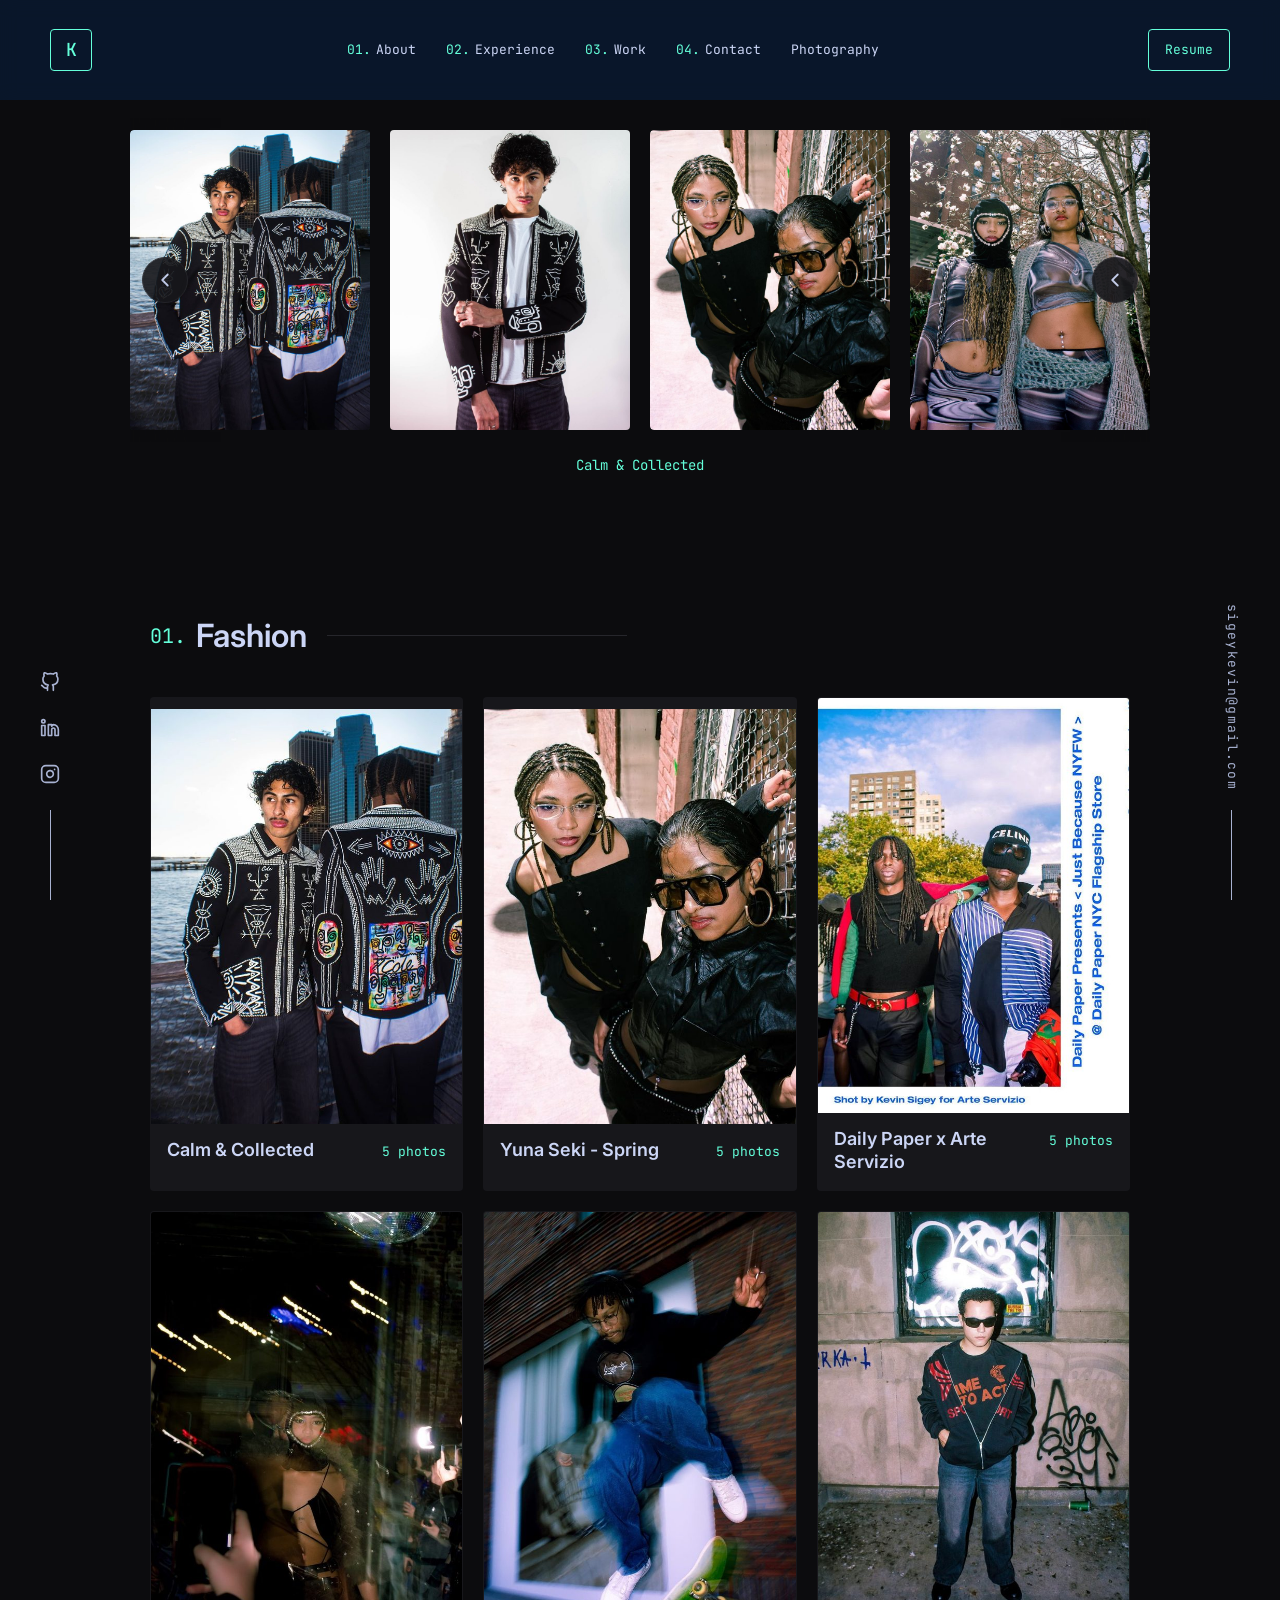
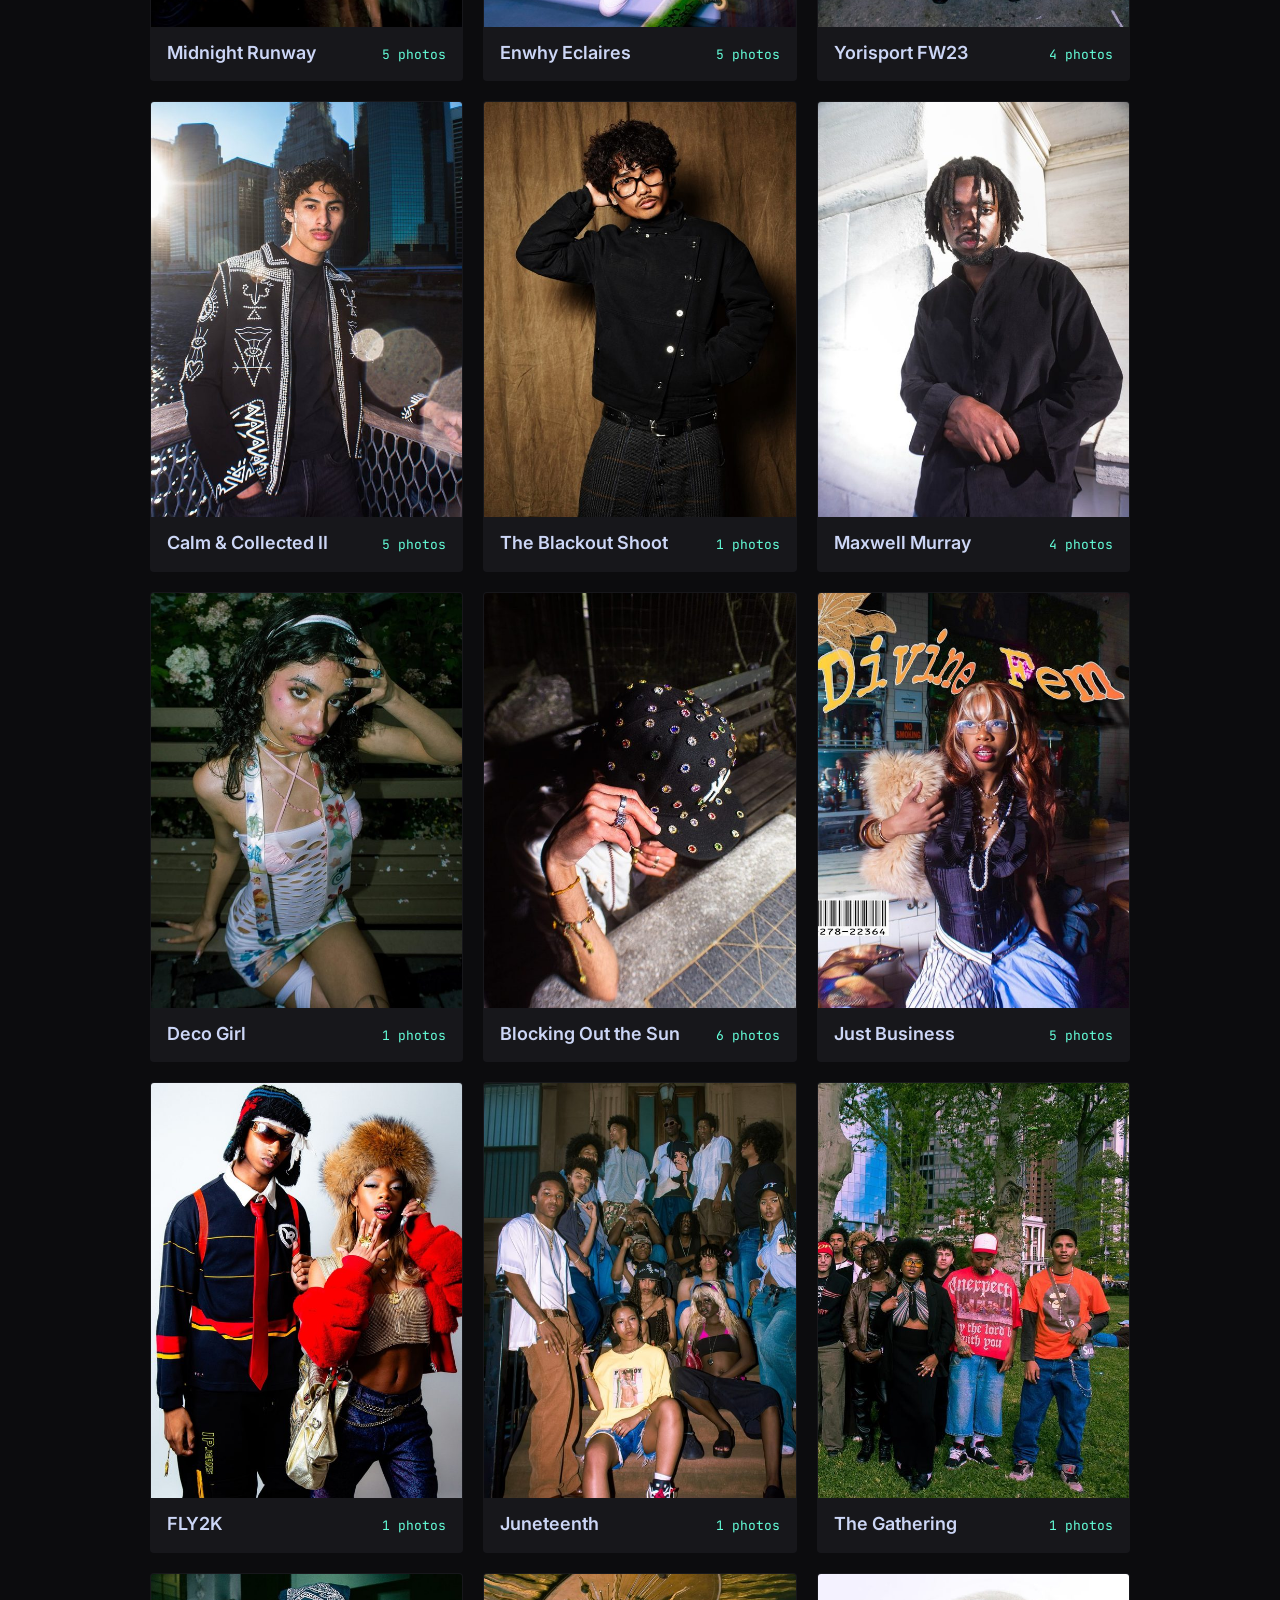
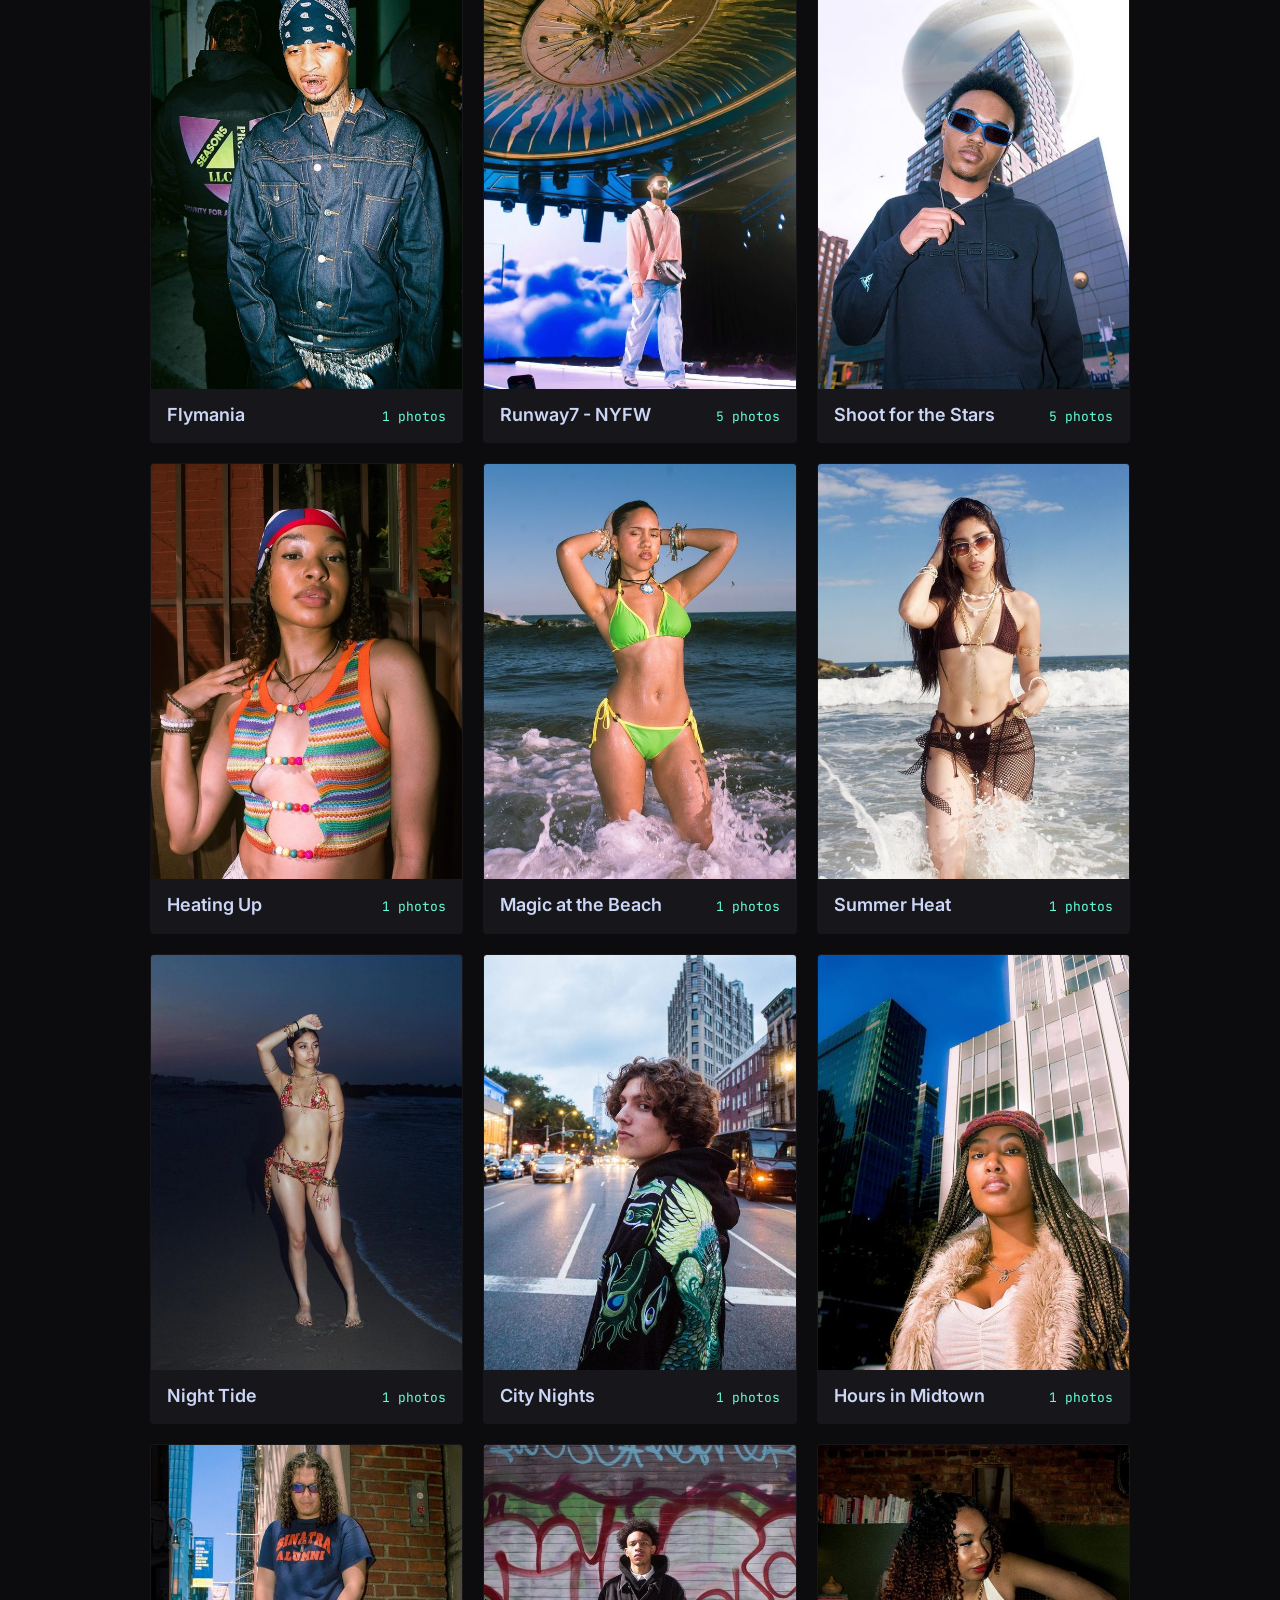
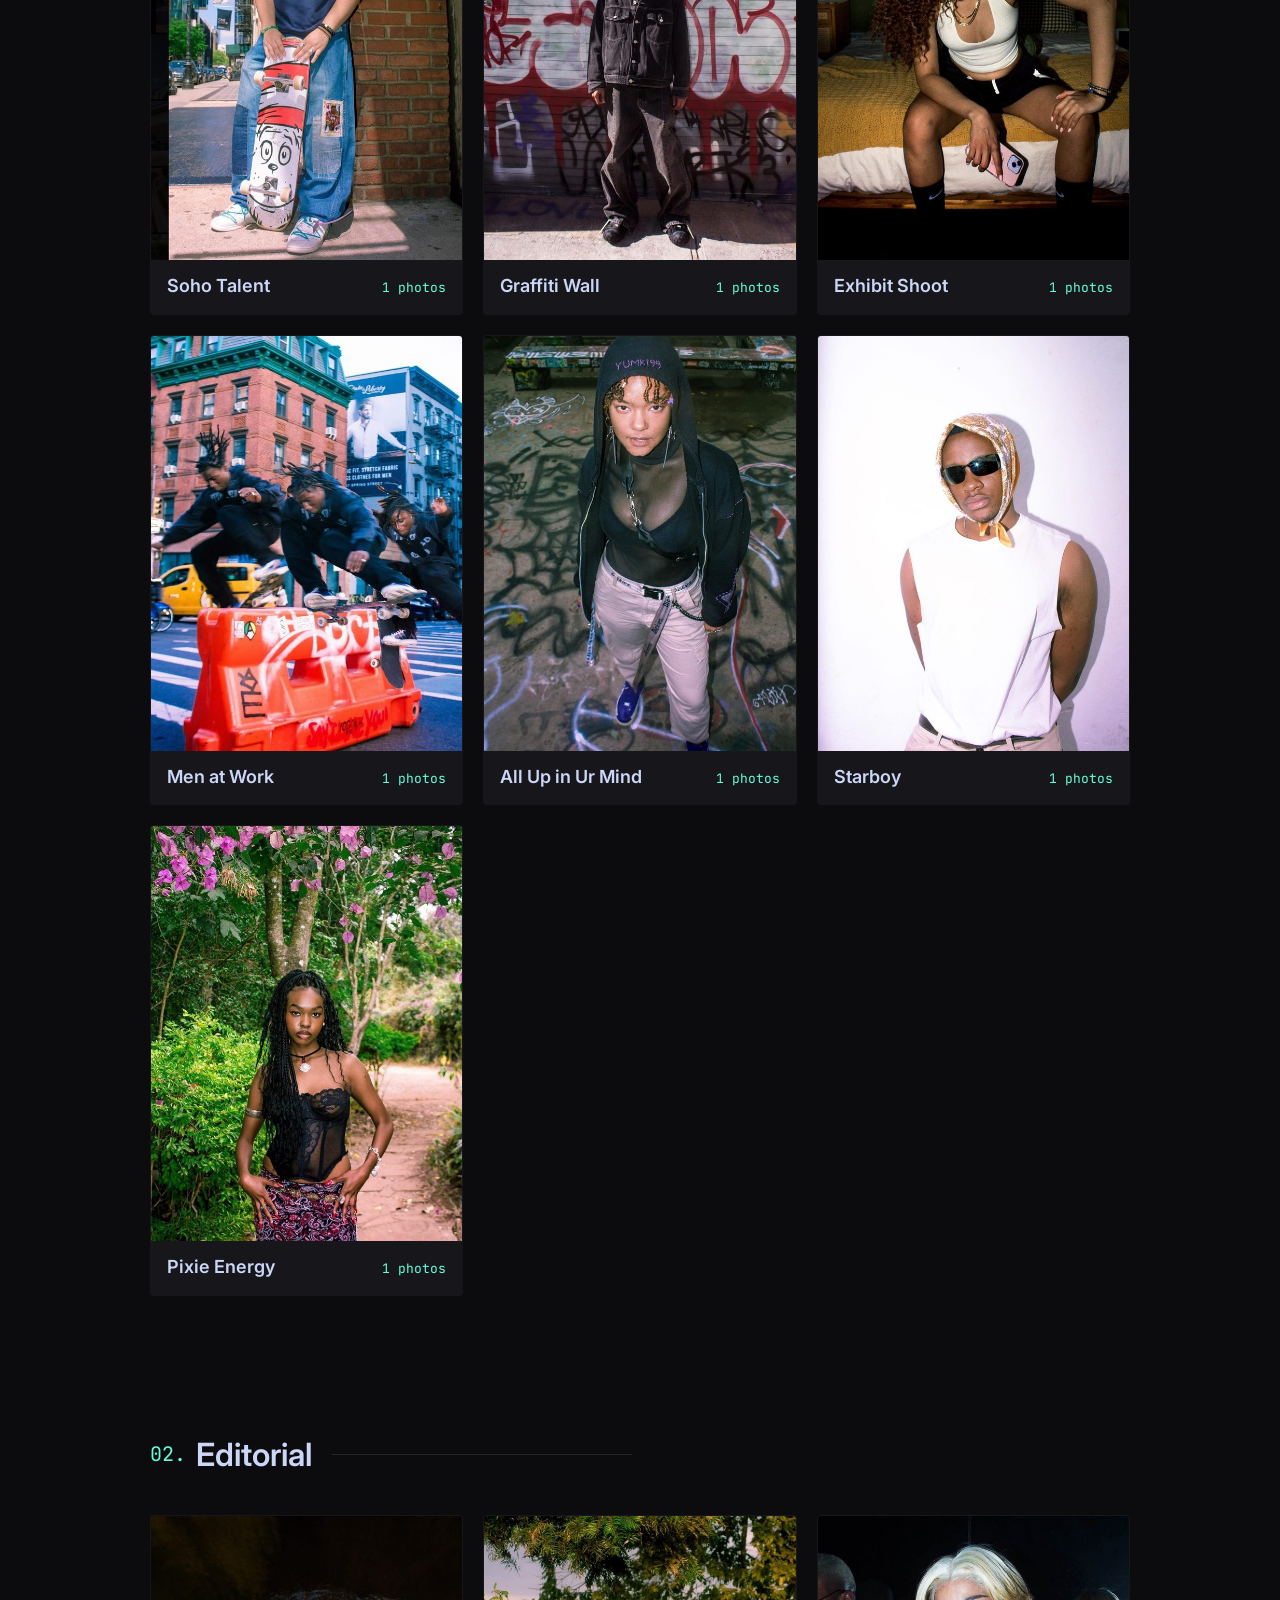
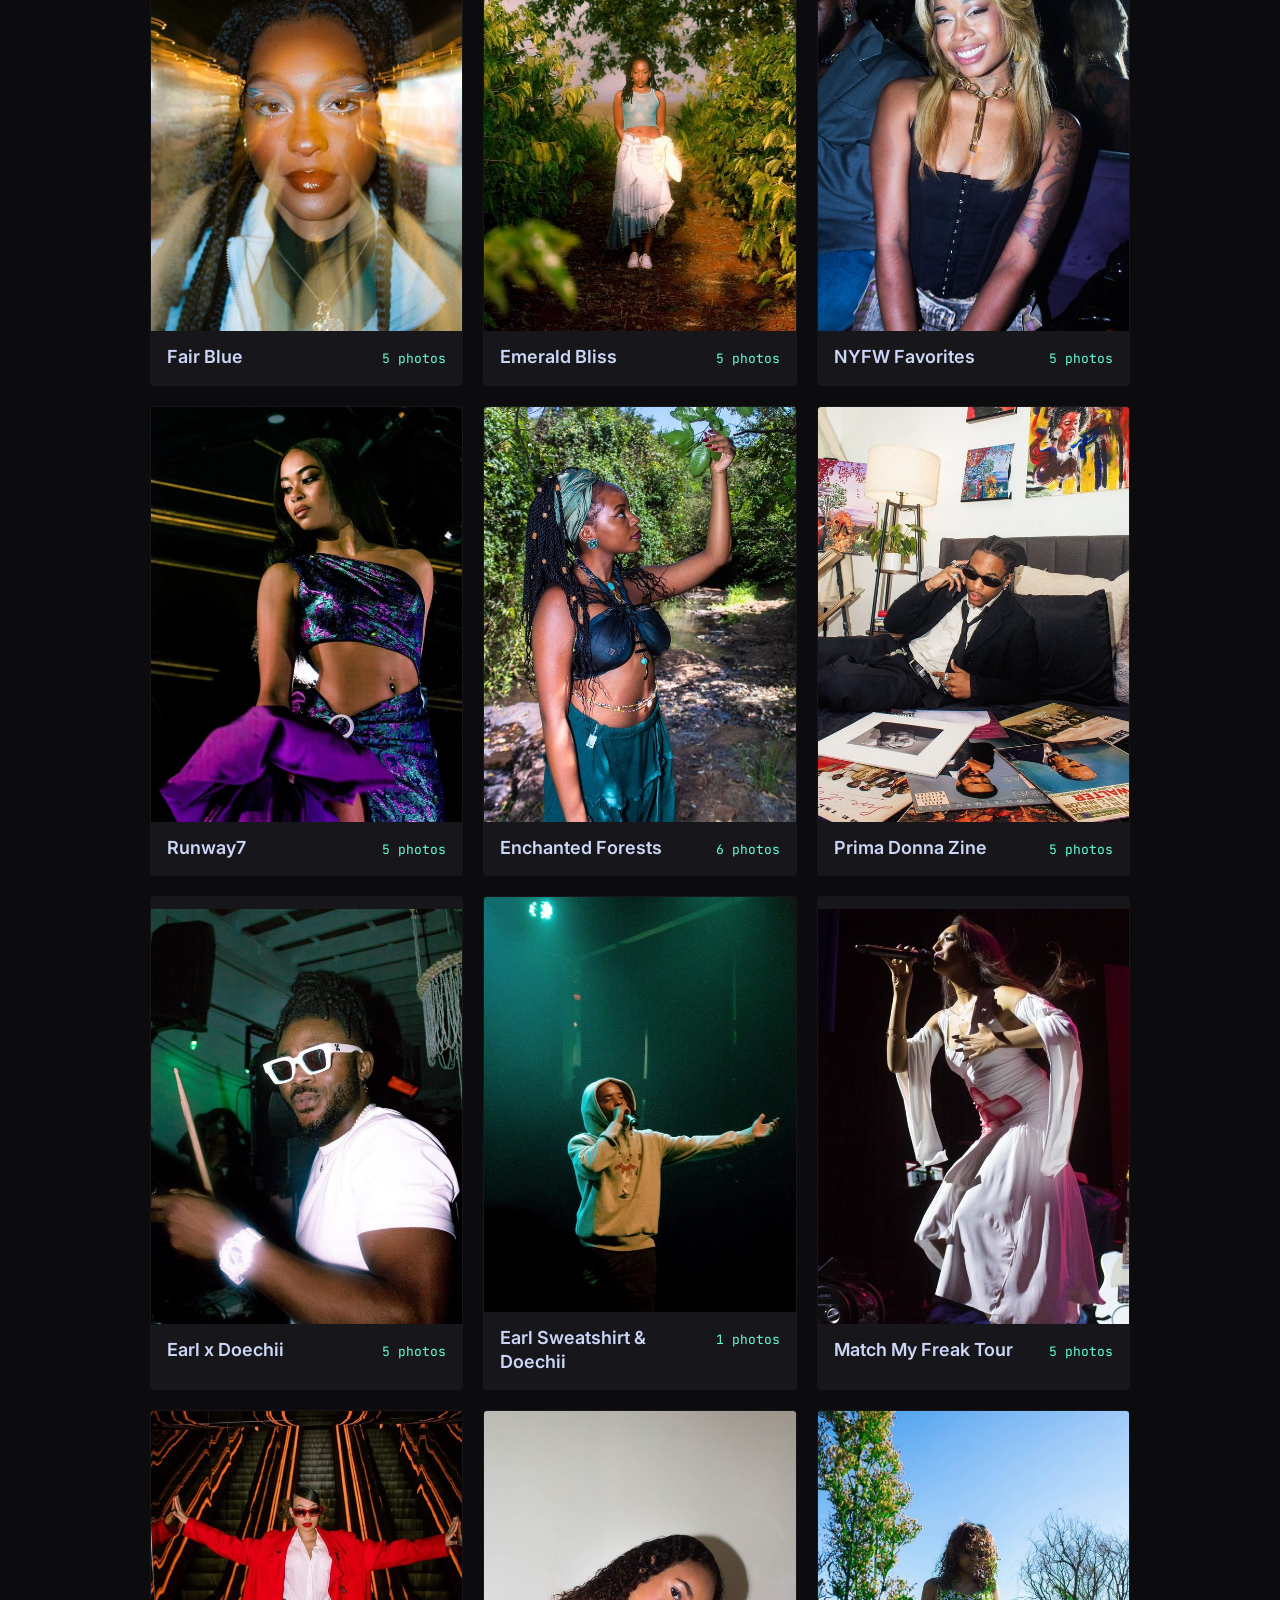
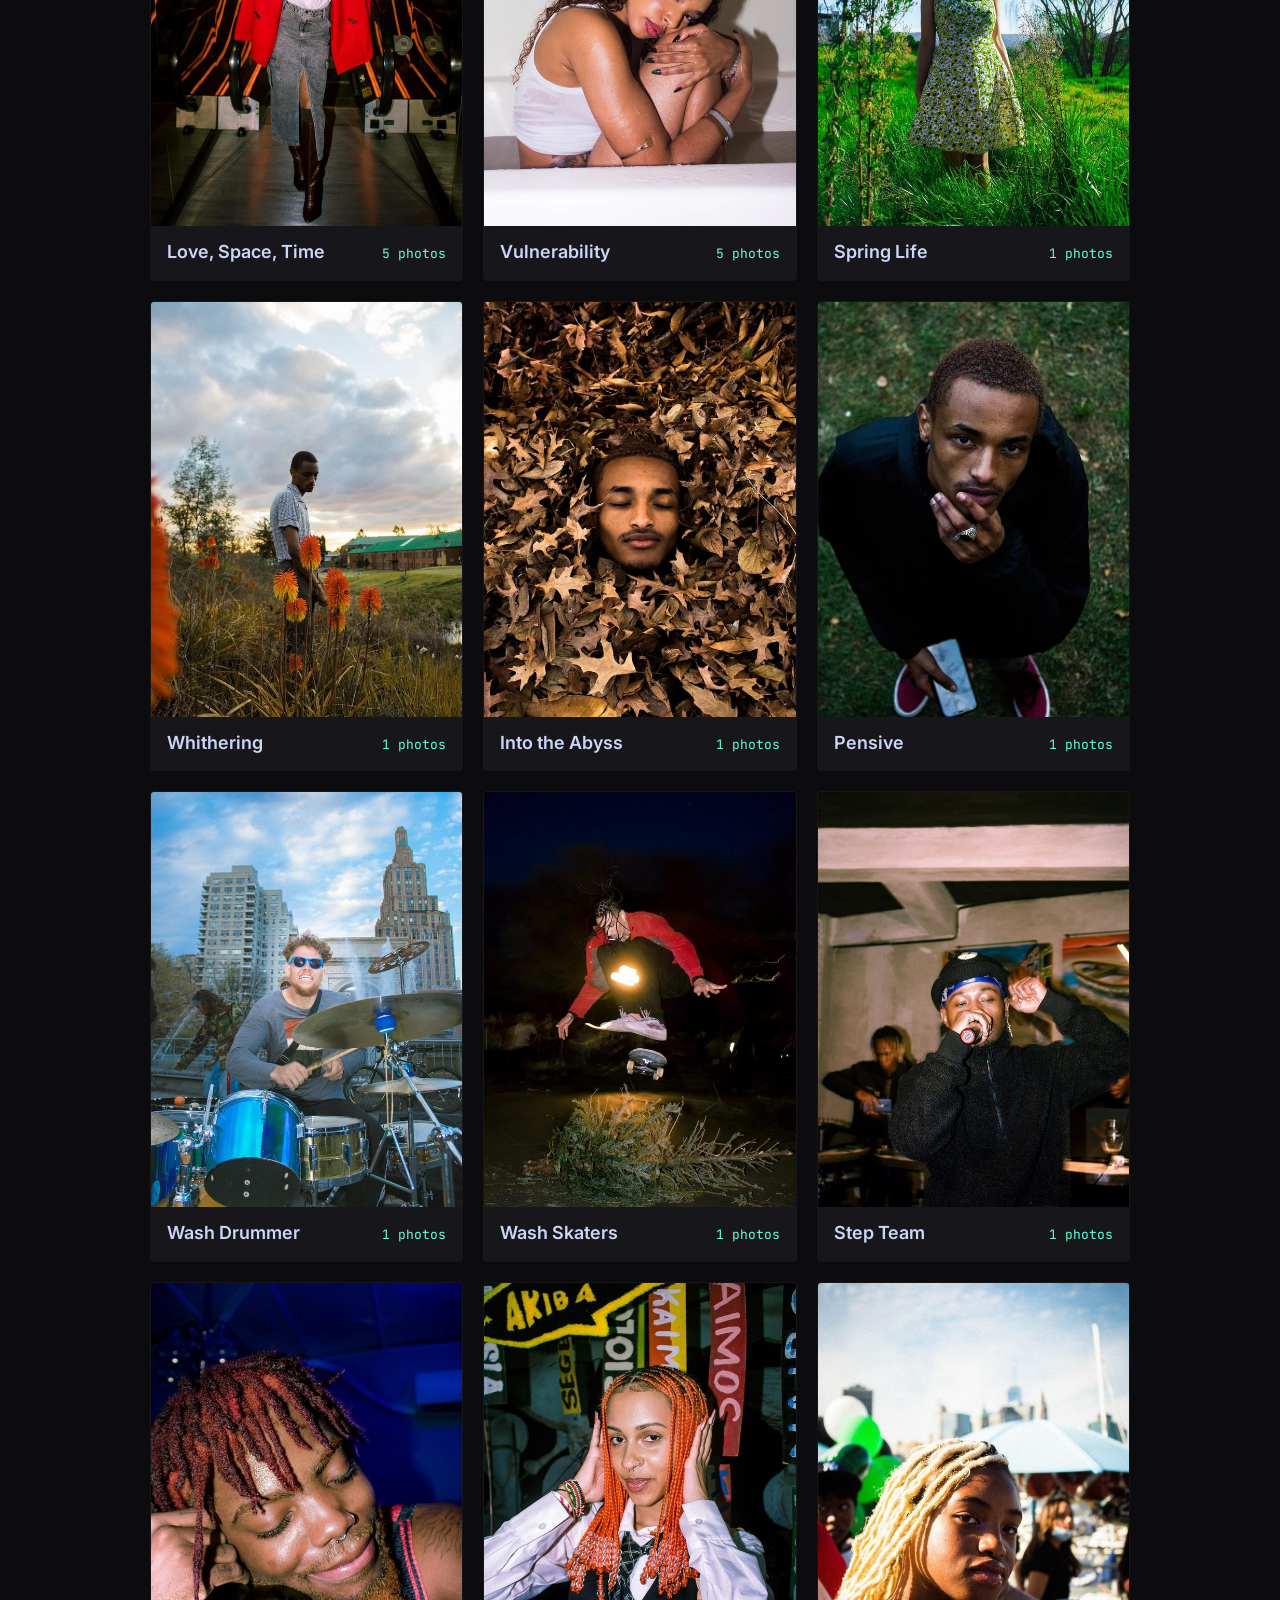
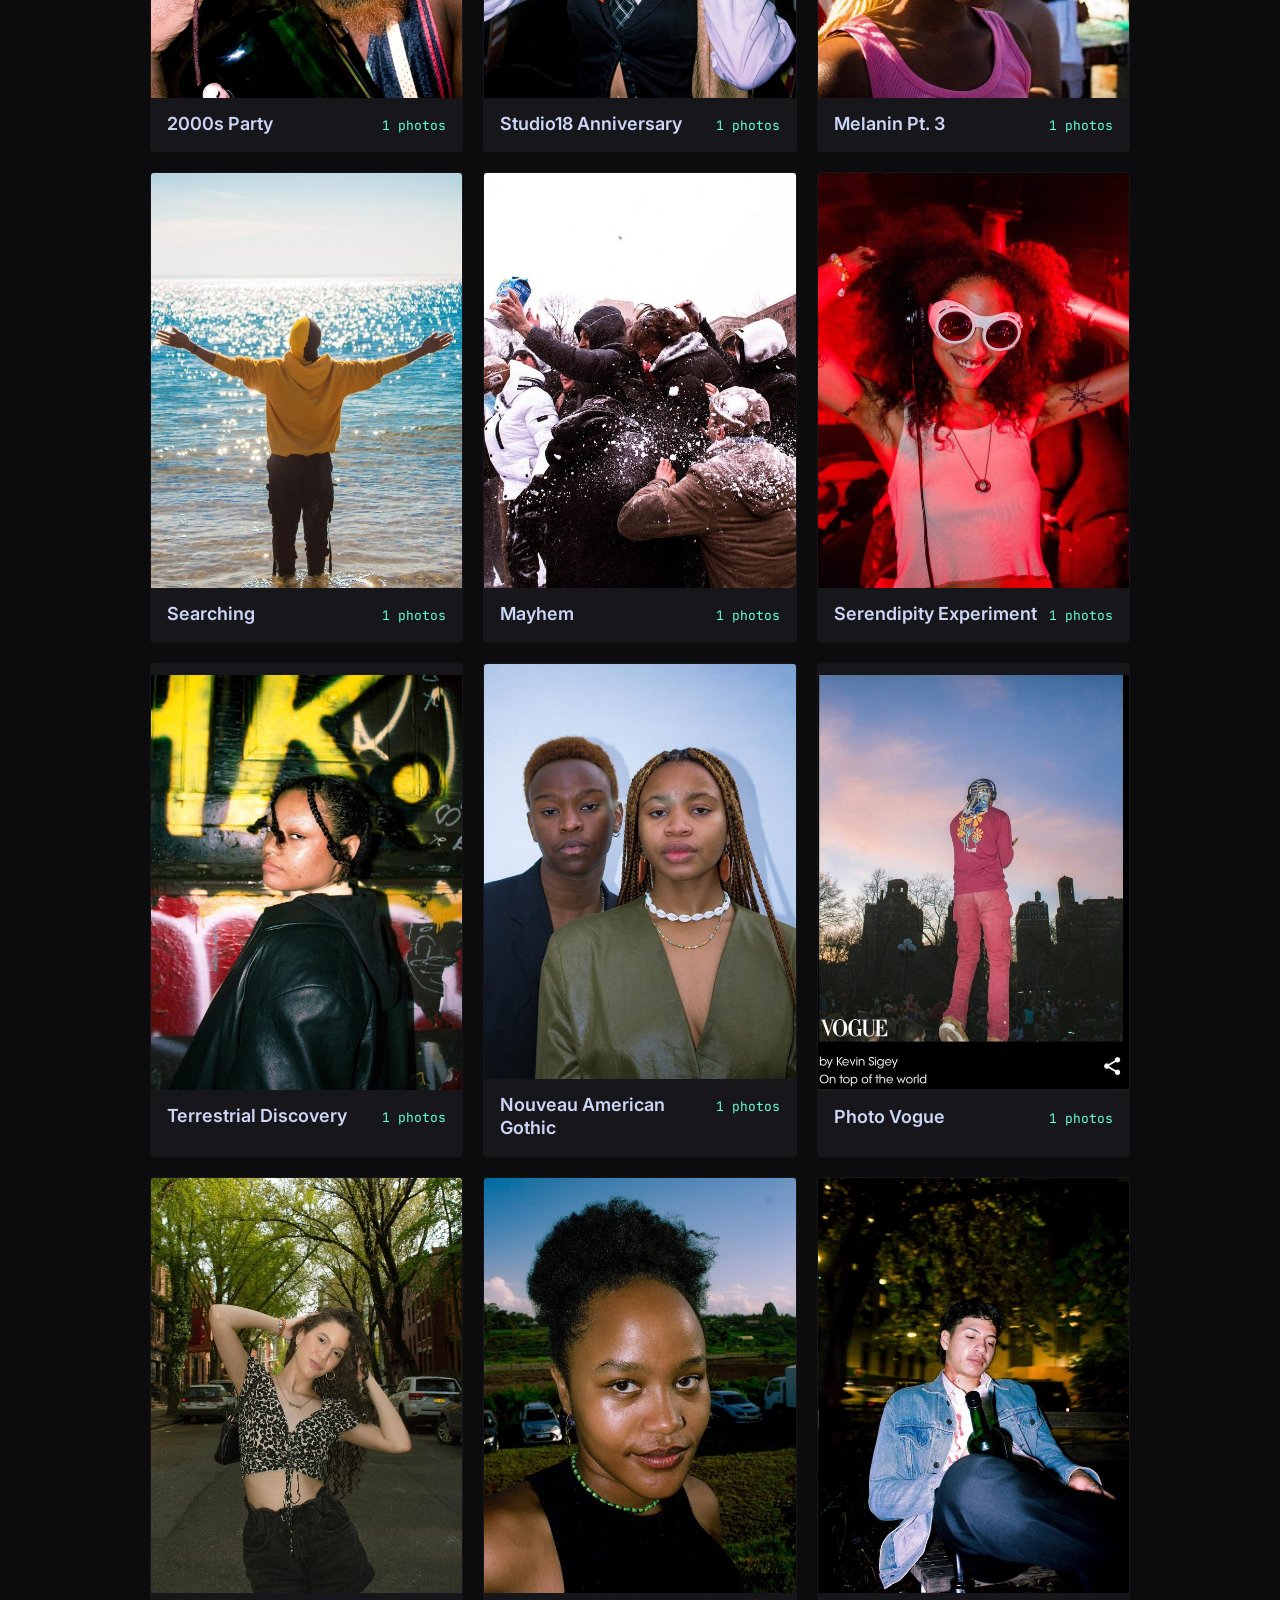
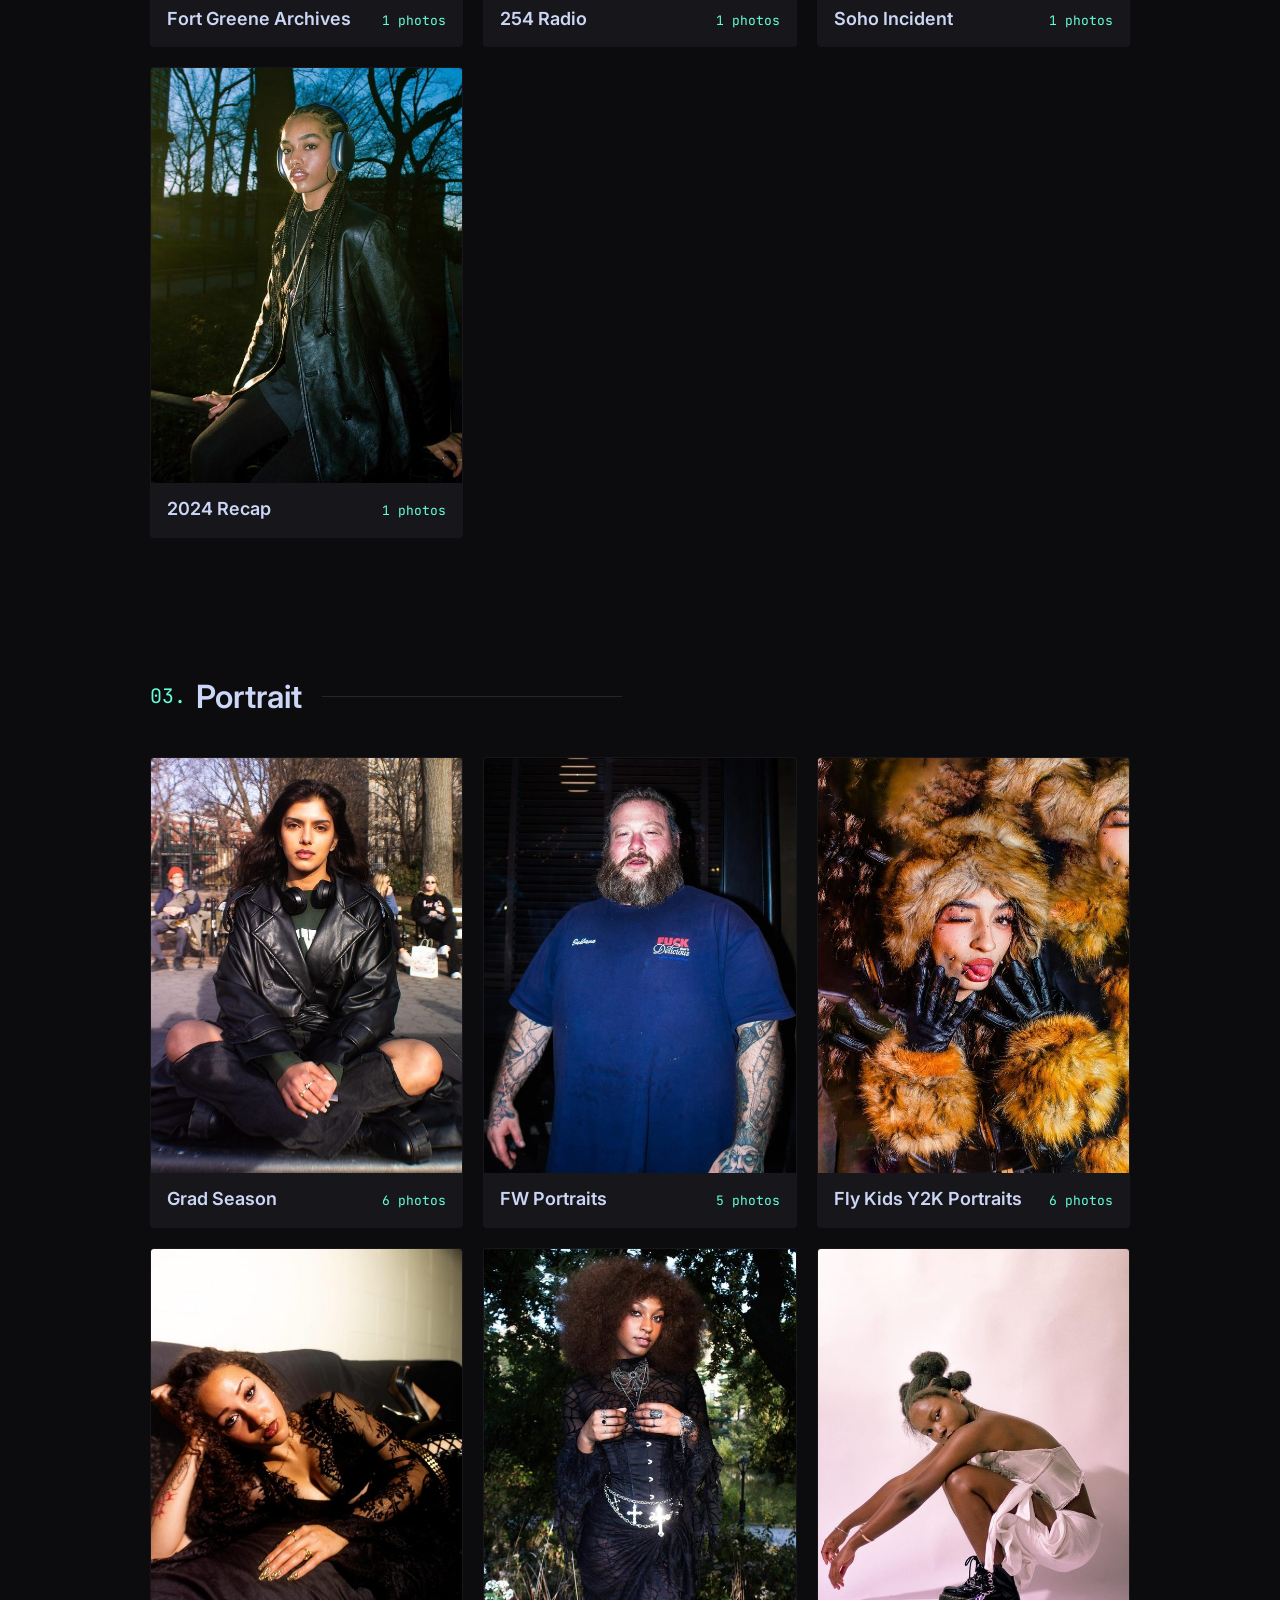
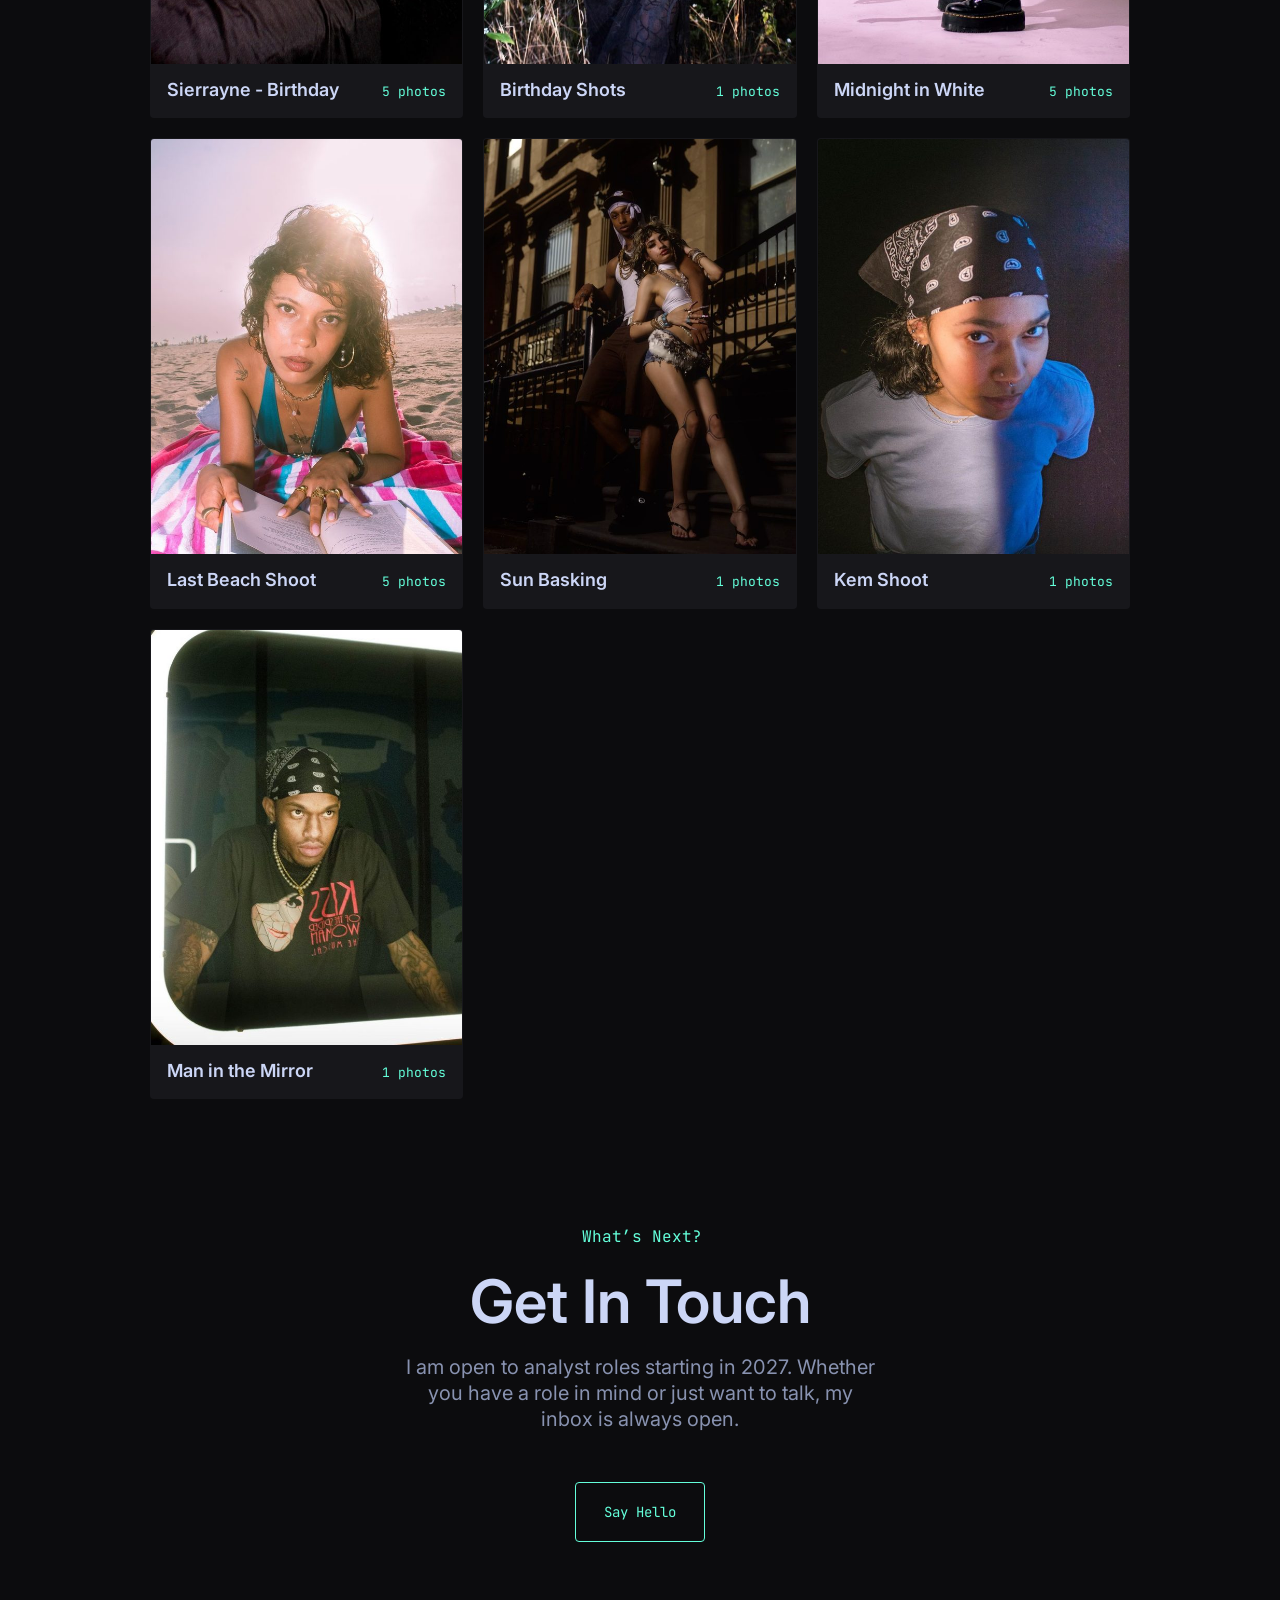
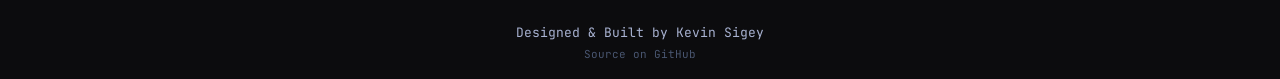
==== commit 3d33cc6e: "album popup overview; remove 2 shoots; pixie-energy to fashion" ====
--- a/photos.html
+++ b/photos.html
@@ -123,139 +123,131 @@
     <h2 class="section-heading"><span class="num">01.</span> Fashion</h2>
     <div class="shoot-grid">
 <!-- BEGIN GRID-fashion -->
-      <button type="button" class="shoot-card" data-shoot="cole-pearl-jacket" aria-expanded="false" aria-controls="drawer-fashion">
+      <button type="button" class="shoot-card" data-shoot="cole-pearl-jacket">
         <span class="shoot-card-thumb"><img src="assets/photos/thumbs/cole-pearl-jacket.jpg" alt="Calm &amp; Collected shoot by Kevin Sigey." loading="lazy"></span>
         <span class="shoot-card-meta"><span class="shoot-card-title">Calm &amp; Collected</span><span class="shoot-card-count">5 photos</span></span>
       </button>
-      <button type="button" class="shoot-card" data-shoot="yuna-seki-spring" aria-expanded="false" aria-controls="drawer-fashion">
+      <button type="button" class="shoot-card" data-shoot="yuna-seki-spring">
         <span class="shoot-card-thumb"><img src="assets/photos/thumbs/yuna-seki-spring.jpg" alt="Yuna Seki - Spring shoot by Kevin Sigey." loading="lazy"></span>
         <span class="shoot-card-meta"><span class="shoot-card-title">Yuna Seki - Spring</span><span class="shoot-card-count">5 photos</span></span>
       </button>
-      <button type="button" class="shoot-card" data-shoot="daily-paper-nyfw" aria-expanded="false" aria-controls="drawer-fashion">
+      <button type="button" class="shoot-card" data-shoot="daily-paper-nyfw">
         <span class="shoot-card-thumb"><img src="assets/photos/thumbs/daily-paper-nyfw.jpg" alt="Daily Paper x Arte Servizio shoot by Kevin Sigey." loading="lazy"></span>
         <span class="shoot-card-meta"><span class="shoot-card-title">Daily Paper x Arte Servizio</span><span class="shoot-card-count">5 photos</span></span>
       </button>
-      <button type="button" class="shoot-card" data-shoot="midnight-runway" aria-expanded="false" aria-controls="drawer-fashion">
+      <button type="button" class="shoot-card" data-shoot="midnight-runway">
         <span class="shoot-card-thumb"><img src="assets/photos/thumbs/midnight-runway.jpg" alt="Midnight Runway shoot by Kevin Sigey." loading="lazy"></span>
         <span class="shoot-card-meta"><span class="shoot-card-title">Midnight Runway</span><span class="shoot-card-count">5 photos</span></span>
       </button>
-      <button type="button" class="shoot-card" data-shoot="enwhy-eclaires" aria-expanded="false" aria-controls="drawer-fashion">
+      <button type="button" class="shoot-card" data-shoot="enwhy-eclaires">
         <span class="shoot-card-thumb"><img src="assets/photos/thumbs/enwhy-eclaires.jpg" alt="Enwhy Eclaires shoot by Kevin Sigey." loading="lazy"></span>
         <span class="shoot-card-meta"><span class="shoot-card-title">Enwhy Eclaires</span><span class="shoot-card-count">5 photos</span></span>
       </button>
-      <button type="button" class="shoot-card" data-shoot="yorisport-f23" aria-expanded="false" aria-controls="drawer-fashion">
+      <button type="button" class="shoot-card" data-shoot="yorisport-f23">
         <span class="shoot-card-thumb"><img src="assets/photos/thumbs/yorisport-f23.jpg" alt="Yorisport FW23 shoot by Kevin Sigey." loading="lazy"></span>
         <span class="shoot-card-meta"><span class="shoot-card-title">Yorisport FW23</span><span class="shoot-card-count">4 photos</span></span>
       </button>
-      <button type="button" class="shoot-card" data-shoot="cole-pearl-jacket-b" aria-expanded="false" aria-controls="drawer-fashion">
+      <button type="button" class="shoot-card" data-shoot="cole-pearl-jacket-b">
         <span class="shoot-card-thumb"><img src="assets/photos/thumbs/cole-pearl-jacket-b.jpg" alt="Calm &amp; Collected II shoot by Kevin Sigey." loading="lazy"></span>
         <span class="shoot-card-meta"><span class="shoot-card-title">Calm &amp; Collected II</span><span class="shoot-card-count">5 photos</span></span>
       </button>
-      <button type="button" class="shoot-card" data-shoot="the-blackout-shoot" aria-expanded="false" aria-controls="drawer-fashion">
+      <button type="button" class="shoot-card" data-shoot="the-blackout-shoot">
         <span class="shoot-card-thumb"><img src="assets/photos/thumbs/the-blackout-shoot.jpg" alt="The Blackout Shoot shoot by Kevin Sigey." loading="lazy"></span>
         <span class="shoot-card-meta"><span class="shoot-card-title">The Blackout Shoot</span><span class="shoot-card-count">1 photos</span></span>
       </button>
-      <button type="button" class="shoot-card" data-shoot="maxwell-murray" aria-expanded="false" aria-controls="drawer-fashion">
+      <button type="button" class="shoot-card" data-shoot="maxwell-murray">
         <span class="shoot-card-thumb"><img src="assets/photos/thumbs/maxwell-murray.jpg" alt="Maxwell Murray shoot by Kevin Sigey." loading="lazy"></span>
         <span class="shoot-card-meta"><span class="shoot-card-title">Maxwell Murray</span><span class="shoot-card-count">4 photos</span></span>
       </button>
-      <button type="button" class="shoot-card" data-shoot="deco-girl" aria-expanded="false" aria-controls="drawer-fashion">
+      <button type="button" class="shoot-card" data-shoot="deco-girl">
         <span class="shoot-card-thumb"><img src="assets/photos/thumbs/deco-girl.jpg" alt="Deco Girl shoot by Kevin Sigey." loading="lazy"></span>
         <span class="shoot-card-meta"><span class="shoot-card-title">Deco Girl</span><span class="shoot-card-count">1 photos</span></span>
       </button>
-      <button type="button" class="shoot-card" data-shoot="blocking-out-the-sun" aria-expanded="false" aria-controls="drawer-fashion">
+      <button type="button" class="shoot-card" data-shoot="blocking-out-the-sun">
         <span class="shoot-card-thumb"><img src="assets/photos/thumbs/blocking-out-the-sun.jpg" alt="Blocking Out the Sun shoot by Kevin Sigey." loading="lazy"></span>
         <span class="shoot-card-meta"><span class="shoot-card-title">Blocking Out the Sun</span><span class="shoot-card-count">6 photos</span></span>
       </button>
-      <button type="button" class="shoot-card" data-shoot="just-business" aria-expanded="false" aria-controls="drawer-fashion">
+      <button type="button" class="shoot-card" data-shoot="just-business">
         <span class="shoot-card-thumb"><img src="assets/photos/thumbs/just-business.jpg" alt="Just Business shoot by Kevin Sigey." loading="lazy"></span>
         <span class="shoot-card-meta"><span class="shoot-card-title">Just Business</span><span class="shoot-card-count">5 photos</span></span>
       </button>
-      <button type="button" class="shoot-card" data-shoot="fly2k" aria-expanded="false" aria-controls="drawer-fashion">
+      <button type="button" class="shoot-card" data-shoot="fly2k">
         <span class="shoot-card-thumb"><img src="assets/photos/thumbs/fly2k.jpg" alt="FLY2K shoot by Kevin Sigey." loading="lazy"></span>
         <span class="shoot-card-meta"><span class="shoot-card-title">FLY2K</span><span class="shoot-card-count">1 photos</span></span>
       </button>
-      <button type="button" class="shoot-card" data-shoot="juneteenth" aria-expanded="false" aria-controls="drawer-fashion">
+      <button type="button" class="shoot-card" data-shoot="juneteenth">
         <span class="shoot-card-thumb"><img src="assets/photos/thumbs/juneteenth.jpg" alt="Juneteenth shoot by Kevin Sigey." loading="lazy"></span>
         <span class="shoot-card-meta"><span class="shoot-card-title">Juneteenth</span><span class="shoot-card-count">1 photos</span></span>
       </button>
-      <button type="button" class="shoot-card" data-shoot="the-gathering" aria-expanded="false" aria-controls="drawer-fashion">
+      <button type="button" class="shoot-card" data-shoot="the-gathering">
         <span class="shoot-card-thumb"><img src="assets/photos/thumbs/the-gathering.jpg" alt="The Gathering shoot by Kevin Sigey." loading="lazy"></span>
         <span class="shoot-card-meta"><span class="shoot-card-title">The Gathering</span><span class="shoot-card-count">1 photos</span></span>
       </button>
-      <button type="button" class="shoot-card" data-shoot="flymania" aria-expanded="false" aria-controls="drawer-fashion">
+      <button type="button" class="shoot-card" data-shoot="flymania">
         <span class="shoot-card-thumb"><img src="assets/photos/thumbs/flymania.jpg" alt="Flymania shoot by Kevin Sigey." loading="lazy"></span>
         <span class="shoot-card-meta"><span class="shoot-card-title">Flymania</span><span class="shoot-card-count">1 photos</span></span>
       </button>
-      <button type="button" class="shoot-card" data-shoot="runway7-nyfw" aria-expanded="false" aria-controls="drawer-fashion">
+      <button type="button" class="shoot-card" data-shoot="runway7-nyfw">
         <span class="shoot-card-thumb"><img src="assets/photos/thumbs/runway7-nyfw.jpg" alt="Runway7 - NYFW shoot by Kevin Sigey." loading="lazy"></span>
         <span class="shoot-card-meta"><span class="shoot-card-title">Runway7 - NYFW</span><span class="shoot-card-count">5 photos</span></span>
       </button>
-      <button type="button" class="shoot-card" data-shoot="shoot-for-the-stars" aria-expanded="false" aria-controls="drawer-fashion">
+      <button type="button" class="shoot-card" data-shoot="shoot-for-the-stars">
         <span class="shoot-card-thumb"><img src="assets/photos/thumbs/shoot-for-the-stars.jpg" alt="Shoot for the Stars shoot by Kevin Sigey." loading="lazy"></span>
         <span class="shoot-card-meta"><span class="shoot-card-title">Shoot for the Stars</span><span class="shoot-card-count">5 photos</span></span>
       </button>
-      <button type="button" class="shoot-card" data-shoot="heating-up" aria-expanded="false" aria-controls="drawer-fashion">
+      <button type="button" class="shoot-card" data-shoot="heating-up">
         <span class="shoot-card-thumb"><img src="assets/photos/thumbs/heating-up.jpg" alt="Heating Up shoot by Kevin Sigey." loading="lazy"></span>
         <span class="shoot-card-meta"><span class="shoot-card-title">Heating Up</span><span class="shoot-card-count">1 photos</span></span>
       </button>
-      <button type="button" class="shoot-card" data-shoot="magic-at-the-beach" aria-expanded="false" aria-controls="drawer-fashion">
+      <button type="button" class="shoot-card" data-shoot="magic-at-the-beach">
         <span class="shoot-card-thumb"><img src="assets/photos/thumbs/magic-at-the-beach.jpg" alt="Magic at the Beach shoot by Kevin Sigey." loading="lazy"></span>
         <span class="shoot-card-meta"><span class="shoot-card-title">Magic at the Beach</span><span class="shoot-card-count">1 photos</span></span>
       </button>
-      <button type="button" class="shoot-card" data-shoot="summer-heat" aria-expanded="false" aria-controls="drawer-fashion">
+      <button type="button" class="shoot-card" data-shoot="summer-heat">
         <span class="shoot-card-thumb"><img src="assets/photos/thumbs/summer-heat.jpg" alt="Summer Heat shoot by Kevin Sigey." loading="lazy"></span>
         <span class="shoot-card-meta"><span class="shoot-card-title">Summer Heat</span><span class="shoot-card-count">1 photos</span></span>
       </button>
-      <button type="button" class="shoot-card" data-shoot="night-tide" aria-expanded="false" aria-controls="drawer-fashion">
+      <button type="button" class="shoot-card" data-shoot="night-tide">
         <span class="shoot-card-thumb"><img src="assets/photos/thumbs/night-tide.jpg" alt="Night Tide shoot by Kevin Sigey." loading="lazy"></span>
         <span class="shoot-card-meta"><span class="shoot-card-title">Night Tide</span><span class="shoot-card-count">1 photos</span></span>
       </button>
-      <button type="button" class="shoot-card" data-shoot="city-nights" aria-expanded="false" aria-controls="drawer-fashion">
+      <button type="button" class="shoot-card" data-shoot="city-nights">
         <span class="shoot-card-thumb"><img src="assets/photos/thumbs/city-nights.jpg" alt="City Nights shoot by Kevin Sigey." loading="lazy"></span>
         <span class="shoot-card-meta"><span class="shoot-card-title">City Nights</span><span class="shoot-card-count">1 photos</span></span>
       </button>
-      <button type="button" class="shoot-card" data-shoot="hours-in-midtown" aria-expanded="false" aria-controls="drawer-fashion">
+      <button type="button" class="shoot-card" data-shoot="hours-in-midtown">
         <span class="shoot-card-thumb"><img src="assets/photos/thumbs/hours-in-midtown.jpg" alt="Hours in Midtown shoot by Kevin Sigey." loading="lazy"></span>
         <span class="shoot-card-meta"><span class="shoot-card-title">Hours in Midtown</span><span class="shoot-card-count">1 photos</span></span>
       </button>
-      <button type="button" class="shoot-card" data-shoot="soho-talent" aria-expanded="false" aria-controls="drawer-fashion">
+      <button type="button" class="shoot-card" data-shoot="soho-talent">
         <span class="shoot-card-thumb"><img src="assets/photos/thumbs/soho-talent.jpg" alt="Soho Talent shoot by Kevin Sigey." loading="lazy"></span>
         <span class="shoot-card-meta"><span class="shoot-card-title">Soho Talent</span><span class="shoot-card-count">1 photos</span></span>
       </button>
-      <button type="button" class="shoot-card" data-shoot="graffiti-wall" aria-expanded="false" aria-controls="drawer-fashion">
+      <button type="button" class="shoot-card" data-shoot="graffiti-wall">
         <span class="shoot-card-thumb"><img src="assets/photos/thumbs/graffiti-wall.jpg" alt="Graffiti Wall shoot by Kevin Sigey." loading="lazy"></span>
         <span class="shoot-card-meta"><span class="shoot-card-title">Graffiti Wall</span><span class="shoot-card-count">1 photos</span></span>
       </button>
-      <button type="button" class="shoot-card" data-shoot="exhibit-shoot" aria-expanded="false" aria-controls="drawer-fashion">
+      <button type="button" class="shoot-card" data-shoot="exhibit-shoot">
         <span class="shoot-card-thumb"><img src="assets/photos/thumbs/exhibit-shoot.jpg" alt="Exhibit Shoot shoot by Kevin Sigey." loading="lazy"></span>
         <span class="shoot-card-meta"><span class="shoot-card-title">Exhibit Shoot</span><span class="shoot-card-count">1 photos</span></span>
       </button>
-      <button type="button" class="shoot-card" data-shoot="men-at-work" aria-expanded="false" aria-controls="drawer-fashion">
+      <button type="button" class="shoot-card" data-shoot="men-at-work">
         <span class="shoot-card-thumb"><img src="assets/photos/thumbs/men-at-work.jpg" alt="Men at Work shoot by Kevin Sigey." loading="lazy"></span>
         <span class="shoot-card-meta"><span class="shoot-card-title">Men at Work</span><span class="shoot-card-count">1 photos</span></span>
       </button>
-      <button type="button" class="shoot-card" data-shoot="back-and-better" aria-expanded="false" aria-controls="drawer-fashion">
-        <span class="shoot-card-thumb"><img src="assets/photos/thumbs/back-and-better.jpg" alt="Back and Better shoot by Kevin Sigey." loading="lazy"></span>
-        <span class="shoot-card-meta"><span class="shoot-card-title">Back and Better</span><span class="shoot-card-count">1 photos</span></span>
-      </button>
-      <button type="button" class="shoot-card" data-shoot="all-up-in-ur-mind" aria-expanded="false" aria-controls="drawer-fashion">
+      <button type="button" class="shoot-card" data-shoot="all-up-in-ur-mind">
         <span class="shoot-card-thumb"><img src="assets/photos/thumbs/all-up-in-ur-mind.jpg" alt="All Up in Ur Mind shoot by Kevin Sigey." loading="lazy"></span>
         <span class="shoot-card-meta"><span class="shoot-card-title">All Up in Ur Mind</span><span class="shoot-card-count">1 photos</span></span>
       </button>
-      <button type="button" class="shoot-card" data-shoot="starboy" aria-expanded="false" aria-controls="drawer-fashion">
+      <button type="button" class="shoot-card" data-shoot="starboy">
         <span class="shoot-card-thumb"><img src="assets/photos/thumbs/starboy.jpg" alt="Starboy shoot by Kevin Sigey." loading="lazy"></span>
         <span class="shoot-card-meta"><span class="shoot-card-title">Starboy</span><span class="shoot-card-count">1 photos</span></span>
       </button>
+      <button type="button" class="shoot-card" data-shoot="pixie-energy">
+        <span class="shoot-card-thumb"><img src="assets/photos/thumbs/pixie-energy.jpg" alt="Pixie Energy shoot by Kevin Sigey." loading="lazy"></span>
+        <span class="shoot-card-meta"><span class="shoot-card-title">Pixie Energy</span><span class="shoot-card-count">1 photos</span></span>
+      </button>
 <!-- END GRID-fashion -->
-    </div>
-<div class="shoot-drawer" id="drawer-fashion" hidden>
-      <div class="drawer-head">
-        <h3 class="drawer-title"></h3>
-        <a class="drawer-ig" href="" target="_blank" rel="noopener">View full post on Instagram</a>
-        <button type="button" class="drawer-close">Close</button>
-      </div>
-      <div class="drawer-frames"></div>
     </div>
   </section>
 
@@ -263,205 +255,181 @@
     <h2 class="section-heading"><span class="num">02.</span> Editorial</h2>
     <div class="shoot-grid">
 <!-- BEGIN GRID-editorial -->
-      <button type="button" class="shoot-card" data-shoot="fair-blue" aria-expanded="false" aria-controls="drawer-editorial">
+      <button type="button" class="shoot-card" data-shoot="fair-blue">
         <span class="shoot-card-thumb"><img src="assets/photos/thumbs/fair-blue.jpg" alt="Fair Blue shoot by Kevin Sigey." loading="lazy"></span>
         <span class="shoot-card-meta"><span class="shoot-card-title">Fair Blue</span><span class="shoot-card-count">5 photos</span></span>
       </button>
-      <button type="button" class="shoot-card" data-shoot="emerald-bliss" aria-expanded="false" aria-controls="drawer-editorial">
+      <button type="button" class="shoot-card" data-shoot="emerald-bliss">
         <span class="shoot-card-thumb"><img src="assets/photos/thumbs/emerald-bliss.jpg" alt="Emerald Bliss shoot by Kevin Sigey." loading="lazy"></span>
         <span class="shoot-card-meta"><span class="shoot-card-title">Emerald Bliss</span><span class="shoot-card-count">5 photos</span></span>
       </button>
-      <button type="button" class="shoot-card" data-shoot="nyfw-favorites" aria-expanded="false" aria-controls="drawer-editorial">
+      <button type="button" class="shoot-card" data-shoot="nyfw-favorites">
         <span class="shoot-card-thumb"><img src="assets/photos/thumbs/nyfw-favorites.jpg" alt="NYFW Favorites shoot by Kevin Sigey." loading="lazy"></span>
         <span class="shoot-card-meta"><span class="shoot-card-title">NYFW Favorites</span><span class="shoot-card-count">5 photos</span></span>
       </button>
-      <button type="button" class="shoot-card" data-shoot="runway7-fw" aria-expanded="false" aria-controls="drawer-editorial">
+      <button type="button" class="shoot-card" data-shoot="runway7-fw">
         <span class="shoot-card-thumb"><img src="assets/photos/thumbs/runway7-fw.jpg" alt="Runway7 shoot by Kevin Sigey." loading="lazy"></span>
         <span class="shoot-card-meta"><span class="shoot-card-title">Runway7</span><span class="shoot-card-count">5 photos</span></span>
       </button>
-      <button type="button" class="shoot-card" data-shoot="enchanted-forests" aria-expanded="false" aria-controls="drawer-editorial">
+      <button type="button" class="shoot-card" data-shoot="enchanted-forests">
         <span class="shoot-card-thumb"><img src="assets/photos/thumbs/enchanted-forests.jpg" alt="Enchanted Forests shoot by Kevin Sigey." loading="lazy"></span>
         <span class="shoot-card-meta"><span class="shoot-card-title">Enchanted Forests</span><span class="shoot-card-count">6 photos</span></span>
       </button>
-      <button type="button" class="shoot-card" data-shoot="primadonna-zine" aria-expanded="false" aria-controls="drawer-editorial">
+      <button type="button" class="shoot-card" data-shoot="primadonna-zine">
         <span class="shoot-card-thumb"><img src="assets/photos/thumbs/primadonna-zine.jpg" alt="Prima Donna Zine shoot by Kevin Sigey." loading="lazy"></span>
         <span class="shoot-card-meta"><span class="shoot-card-title">Prima Donna Zine</span><span class="shoot-card-count">5 photos</span></span>
       </button>
-      <button type="button" class="shoot-card" data-shoot="earl-doechii" aria-expanded="false" aria-controls="drawer-editorial">
+      <button type="button" class="shoot-card" data-shoot="earl-doechii">
         <span class="shoot-card-thumb"><img src="assets/photos/thumbs/earl-doechii.jpg" alt="Earl x Doechii shoot by Kevin Sigey." loading="lazy"></span>
         <span class="shoot-card-meta"><span class="shoot-card-title">Earl x Doechii</span><span class="shoot-card-count">5 photos</span></span>
       </button>
-      <button type="button" class="shoot-card" data-shoot="earl-sweatshirt-doechii" aria-expanded="false" aria-controls="drawer-editorial">
+      <button type="button" class="shoot-card" data-shoot="earl-sweatshirt-doechii">
         <span class="shoot-card-thumb"><img src="assets/photos/thumbs/earl-sweatshirt-doechii.jpg" alt="Earl Sweatshirt &amp; Doechii shoot by Kevin Sigey." loading="lazy"></span>
         <span class="shoot-card-meta"><span class="shoot-card-title">Earl Sweatshirt &amp; Doechii</span><span class="shoot-card-count">1 photos</span></span>
       </button>
-      <button type="button" class="shoot-card" data-shoot="match-my-freak" aria-expanded="false" aria-controls="drawer-editorial">
+      <button type="button" class="shoot-card" data-shoot="match-my-freak">
         <span class="shoot-card-thumb"><img src="assets/photos/thumbs/match-my-freak.jpg" alt="Match My Freak Tour shoot by Kevin Sigey." loading="lazy"></span>
         <span class="shoot-card-meta"><span class="shoot-card-title">Match My Freak Tour</span><span class="shoot-card-count">5 photos</span></span>
       </button>
-      <button type="button" class="shoot-card" data-shoot="love-space-time" aria-expanded="false" aria-controls="drawer-editorial">
+      <button type="button" class="shoot-card" data-shoot="love-space-time">
         <span class="shoot-card-thumb"><img src="assets/photos/thumbs/love-space-time.jpg" alt="Love, Space, Time shoot by Kevin Sigey." loading="lazy"></span>
         <span class="shoot-card-meta"><span class="shoot-card-title">Love, Space, Time</span><span class="shoot-card-count">5 photos</span></span>
       </button>
-      <button type="button" class="shoot-card" data-shoot="vulnerability" aria-expanded="false" aria-controls="drawer-editorial">
+      <button type="button" class="shoot-card" data-shoot="vulnerability">
         <span class="shoot-card-thumb"><img src="assets/photos/thumbs/vulnerability.jpg" alt="Vulnerability shoot by Kevin Sigey." loading="lazy"></span>
         <span class="shoot-card-meta"><span class="shoot-card-title">Vulnerability</span><span class="shoot-card-count">5 photos</span></span>
       </button>
-      <button type="button" class="shoot-card" data-shoot="spring-life" aria-expanded="false" aria-controls="drawer-editorial">
+      <button type="button" class="shoot-card" data-shoot="spring-life">
         <span class="shoot-card-thumb"><img src="assets/photos/thumbs/spring-life.jpg" alt="Spring Life shoot by Kevin Sigey." loading="lazy"></span>
         <span class="shoot-card-meta"><span class="shoot-card-title">Spring Life</span><span class="shoot-card-count">1 photos</span></span>
       </button>
-      <button type="button" class="shoot-card" data-shoot="whithering" aria-expanded="false" aria-controls="drawer-editorial">
+      <button type="button" class="shoot-card" data-shoot="whithering">
         <span class="shoot-card-thumb"><img src="assets/photos/thumbs/whithering.jpg" alt="Whithering shoot by Kevin Sigey." loading="lazy"></span>
         <span class="shoot-card-meta"><span class="shoot-card-title">Whithering</span><span class="shoot-card-count">1 photos</span></span>
       </button>
-      <button type="button" class="shoot-card" data-shoot="into-the-abyss" aria-expanded="false" aria-controls="drawer-editorial">
+      <button type="button" class="shoot-card" data-shoot="into-the-abyss">
         <span class="shoot-card-thumb"><img src="assets/photos/thumbs/into-the-abyss.jpg" alt="Into the Abyss shoot by Kevin Sigey." loading="lazy"></span>
         <span class="shoot-card-meta"><span class="shoot-card-title">Into the Abyss</span><span class="shoot-card-count">1 photos</span></span>
       </button>
-      <button type="button" class="shoot-card" data-shoot="pensive" aria-expanded="false" aria-controls="drawer-editorial">
+      <button type="button" class="shoot-card" data-shoot="pensive">
         <span class="shoot-card-thumb"><img src="assets/photos/thumbs/pensive.jpg" alt="Pensive shoot by Kevin Sigey." loading="lazy"></span>
         <span class="shoot-card-meta"><span class="shoot-card-title">Pensive</span><span class="shoot-card-count">1 photos</span></span>
       </button>
-      <button type="button" class="shoot-card" data-shoot="wash-drummer" aria-expanded="false" aria-controls="drawer-editorial">
+      <button type="button" class="shoot-card" data-shoot="wash-drummer">
         <span class="shoot-card-thumb"><img src="assets/photos/thumbs/wash-drummer.jpg" alt="Wash Drummer shoot by Kevin Sigey." loading="lazy"></span>
         <span class="shoot-card-meta"><span class="shoot-card-title">Wash Drummer</span><span class="shoot-card-count">1 photos</span></span>
       </button>
-      <button type="button" class="shoot-card" data-shoot="wash-skaters" aria-expanded="false" aria-controls="drawer-editorial">
+      <button type="button" class="shoot-card" data-shoot="wash-skaters">
         <span class="shoot-card-thumb"><img src="assets/photos/thumbs/wash-skaters.jpg" alt="Wash Skaters shoot by Kevin Sigey." loading="lazy"></span>
         <span class="shoot-card-meta"><span class="shoot-card-title">Wash Skaters</span><span class="shoot-card-count">1 photos</span></span>
       </button>
-      <button type="button" class="shoot-card" data-shoot="step-team" aria-expanded="false" aria-controls="drawer-editorial">
+      <button type="button" class="shoot-card" data-shoot="step-team">
         <span class="shoot-card-thumb"><img src="assets/photos/thumbs/step-team.jpg" alt="Step Team shoot by Kevin Sigey." loading="lazy"></span>
         <span class="shoot-card-meta"><span class="shoot-card-title">Step Team</span><span class="shoot-card-count">1 photos</span></span>
       </button>
-      <button type="button" class="shoot-card" data-shoot="2000s-party" aria-expanded="false" aria-controls="drawer-editorial">
+      <button type="button" class="shoot-card" data-shoot="2000s-party">
         <span class="shoot-card-thumb"><img src="assets/photos/thumbs/2000s-party.jpg" alt="2000s Party shoot by Kevin Sigey." loading="lazy"></span>
         <span class="shoot-card-meta"><span class="shoot-card-title">2000s Party</span><span class="shoot-card-count">1 photos</span></span>
       </button>
-      <button type="button" class="shoot-card" data-shoot="studio18-anniversary" aria-expanded="false" aria-controls="drawer-editorial">
+      <button type="button" class="shoot-card" data-shoot="studio18-anniversary">
         <span class="shoot-card-thumb"><img src="assets/photos/thumbs/studio18-anniversary.jpg" alt="Studio18 Anniversary shoot by Kevin Sigey." loading="lazy"></span>
         <span class="shoot-card-meta"><span class="shoot-card-title">Studio18 Anniversary</span><span class="shoot-card-count">1 photos</span></span>
       </button>
-      <button type="button" class="shoot-card" data-shoot="melanin-pt3" aria-expanded="false" aria-controls="drawer-editorial">
+      <button type="button" class="shoot-card" data-shoot="melanin-pt3">
         <span class="shoot-card-thumb"><img src="assets/photos/thumbs/melanin-pt3.jpg" alt="Melanin Pt. 3 shoot by Kevin Sigey." loading="lazy"></span>
         <span class="shoot-card-meta"><span class="shoot-card-title">Melanin Pt. 3</span><span class="shoot-card-count">1 photos</span></span>
       </button>
-      <button type="button" class="shoot-card" data-shoot="searching" aria-expanded="false" aria-controls="drawer-editorial">
+      <button type="button" class="shoot-card" data-shoot="searching">
         <span class="shoot-card-thumb"><img src="assets/photos/thumbs/searching.jpg" alt="Searching shoot by Kevin Sigey." loading="lazy"></span>
         <span class="shoot-card-meta"><span class="shoot-card-title">Searching</span><span class="shoot-card-count">1 photos</span></span>
       </button>
-      <button type="button" class="shoot-card" data-shoot="mayhem" aria-expanded="false" aria-controls="drawer-editorial">
+      <button type="button" class="shoot-card" data-shoot="mayhem">
         <span class="shoot-card-thumb"><img src="assets/photos/thumbs/mayhem.jpg" alt="Mayhem shoot by Kevin Sigey." loading="lazy"></span>
         <span class="shoot-card-meta"><span class="shoot-card-title">Mayhem</span><span class="shoot-card-count">1 photos</span></span>
       </button>
-      <button type="button" class="shoot-card" data-shoot="serendipity-experiment" aria-expanded="false" aria-controls="drawer-editorial">
+      <button type="button" class="shoot-card" data-shoot="serendipity-experiment">
         <span class="shoot-card-thumb"><img src="assets/photos/thumbs/serendipity-experiment.jpg" alt="Serendipity Experiment shoot by Kevin Sigey." loading="lazy"></span>
         <span class="shoot-card-meta"><span class="shoot-card-title">Serendipity Experiment</span><span class="shoot-card-count">1 photos</span></span>
       </button>
-      <button type="button" class="shoot-card" data-shoot="terrestrial-discovery" aria-expanded="false" aria-controls="drawer-editorial">
+      <button type="button" class="shoot-card" data-shoot="terrestrial-discovery">
         <span class="shoot-card-thumb"><img src="assets/photos/thumbs/terrestrial-discovery.jpg" alt="Terrestrial Discovery shoot by Kevin Sigey." loading="lazy"></span>
         <span class="shoot-card-meta"><span class="shoot-card-title">Terrestrial Discovery</span><span class="shoot-card-count">1 photos</span></span>
       </button>
-      <button type="button" class="shoot-card" data-shoot="nouveau-american-gothic" aria-expanded="false" aria-controls="drawer-editorial">
+      <button type="button" class="shoot-card" data-shoot="nouveau-american-gothic">
         <span class="shoot-card-thumb"><img src="assets/photos/thumbs/nouveau-american-gothic.jpg" alt="Nouveau American Gothic shoot by Kevin Sigey." loading="lazy"></span>
         <span class="shoot-card-meta"><span class="shoot-card-title">Nouveau American Gothic</span><span class="shoot-card-count">1 photos</span></span>
       </button>
-      <button type="button" class="shoot-card" data-shoot="photo-vogue" aria-expanded="false" aria-controls="drawer-editorial">
+      <button type="button" class="shoot-card" data-shoot="photo-vogue">
         <span class="shoot-card-thumb"><img src="assets/photos/thumbs/photo-vogue.jpg" alt="Photo Vogue shoot by Kevin Sigey." loading="lazy"></span>
         <span class="shoot-card-meta"><span class="shoot-card-title">Photo Vogue</span><span class="shoot-card-count">1 photos</span></span>
       </button>
-      <button type="button" class="shoot-card" data-shoot="fort-greene-archives" aria-expanded="false" aria-controls="drawer-editorial">
+      <button type="button" class="shoot-card" data-shoot="fort-greene-archives">
         <span class="shoot-card-thumb"><img src="assets/photos/thumbs/fort-greene-archives.jpg" alt="Fort Greene Archives shoot by Kevin Sigey." loading="lazy"></span>
         <span class="shoot-card-meta"><span class="shoot-card-title">Fort Greene Archives</span><span class="shoot-card-count">1 photos</span></span>
       </button>
-      <button type="button" class="shoot-card" data-shoot="254-radio" aria-expanded="false" aria-controls="drawer-editorial">
+      <button type="button" class="shoot-card" data-shoot="254-radio">
         <span class="shoot-card-thumb"><img src="assets/photos/thumbs/254-radio.jpg" alt="254 Radio shoot by Kevin Sigey." loading="lazy"></span>
         <span class="shoot-card-meta"><span class="shoot-card-title">254 Radio</span><span class="shoot-card-count">1 photos</span></span>
       </button>
-      <button type="button" class="shoot-card" data-shoot="soho-incident" aria-expanded="false" aria-controls="drawer-editorial">
+      <button type="button" class="shoot-card" data-shoot="soho-incident">
         <span class="shoot-card-thumb"><img src="assets/photos/thumbs/soho-incident.jpg" alt="Soho Incident shoot by Kevin Sigey." loading="lazy"></span>
         <span class="shoot-card-meta"><span class="shoot-card-title">Soho Incident</span><span class="shoot-card-count">1 photos</span></span>
       </button>
-      <button type="button" class="shoot-card" data-shoot="album-release-party" aria-expanded="false" aria-controls="drawer-editorial">
-        <span class="shoot-card-thumb"><img src="assets/photos/thumbs/album-release-party.jpg" alt="Album Release Party shoot by Kevin Sigey." loading="lazy"></span>
-        <span class="shoot-card-meta"><span class="shoot-card-title">Album Release Party</span><span class="shoot-card-count">1 photos</span></span>
-      </button>
-      <button type="button" class="shoot-card" data-shoot="2024-recap" aria-expanded="false" aria-controls="drawer-editorial">
+      <button type="button" class="shoot-card" data-shoot="2024-recap">
         <span class="shoot-card-thumb"><img src="assets/photos/thumbs/2024-recap.jpg" alt="2024 Recap shoot by Kevin Sigey." loading="lazy"></span>
         <span class="shoot-card-meta"><span class="shoot-card-title">2024 Recap</span><span class="shoot-card-count">1 photos</span></span>
       </button>
 <!-- END GRID-editorial -->
     </div>
-    <div class="shoot-drawer" id="drawer-editorial" hidden>
-      <div class="drawer-head">
-        <h3 class="drawer-title"></h3>
-        <a class="drawer-ig" href="" target="_blank" rel="noopener">View full post on Instagram</a>
-        <button type="button" class="drawer-close">Close</button>
-      </div>
-      <div class="drawer-frames"></div>
-    </div>
-  </section>
+      </section>
 
   <section class="section" id="portrait" aria-label="Portrait">
     <h2 class="section-heading"><span class="num">03.</span> Portrait</h2>
     <div class="shoot-grid">
 <!-- BEGIN GRID-portrait -->
-      <button type="button" class="shoot-card" data-shoot="grad-shoots" aria-expanded="false" aria-controls="drawer-portrait">
+      <button type="button" class="shoot-card" data-shoot="grad-shoots">
         <span class="shoot-card-thumb"><img src="assets/photos/thumbs/grad-shoots.jpg" alt="Grad Season shoot by Kevin Sigey." loading="lazy"></span>
         <span class="shoot-card-meta"><span class="shoot-card-title">Grad Season</span><span class="shoot-card-count">6 photos</span></span>
       </button>
-      <button type="button" class="shoot-card" data-shoot="fw-portraits" aria-expanded="false" aria-controls="drawer-portrait">
+      <button type="button" class="shoot-card" data-shoot="fw-portraits">
         <span class="shoot-card-thumb"><img src="assets/photos/thumbs/fw-portraits.jpg" alt="FW Portraits shoot by Kevin Sigey." loading="lazy"></span>
         <span class="shoot-card-meta"><span class="shoot-card-title">FW Portraits</span><span class="shoot-card-count">5 photos</span></span>
       </button>
-      <button type="button" class="shoot-card" data-shoot="flykids-y2k-portraits" aria-expanded="false" aria-controls="drawer-portrait">
+      <button type="button" class="shoot-card" data-shoot="flykids-y2k-portraits">
         <span class="shoot-card-thumb"><img src="assets/photos/thumbs/flykids-y2k-portraits.jpg" alt="Fly Kids Y2K Portraits shoot by Kevin Sigey." loading="lazy"></span>
         <span class="shoot-card-meta"><span class="shoot-card-title">Fly Kids Y2K Portraits</span><span class="shoot-card-count">6 photos</span></span>
       </button>
-      <button type="button" class="shoot-card" data-shoot="sierrayne-birthday" aria-expanded="false" aria-controls="drawer-portrait">
+      <button type="button" class="shoot-card" data-shoot="sierrayne-birthday">
         <span class="shoot-card-thumb"><img src="assets/photos/thumbs/sierrayne-birthday.jpg" alt="Sierrayne - Birthday shoot by Kevin Sigey." loading="lazy"></span>
         <span class="shoot-card-meta"><span class="shoot-card-title">Sierrayne - Birthday</span><span class="shoot-card-count">5 photos</span></span>
       </button>
-      <button type="button" class="shoot-card" data-shoot="birthday-shots" aria-expanded="false" aria-controls="drawer-portrait">
+      <button type="button" class="shoot-card" data-shoot="birthday-shots">
         <span class="shoot-card-thumb"><img src="assets/photos/thumbs/birthday-shots.jpg" alt="Birthday Shots shoot by Kevin Sigey." loading="lazy"></span>
         <span class="shoot-card-meta"><span class="shoot-card-title">Birthday Shots</span><span class="shoot-card-count">1 photos</span></span>
       </button>
-      <button type="button" class="shoot-card" data-shoot="midnight-in-white" aria-expanded="false" aria-controls="drawer-portrait">
+      <button type="button" class="shoot-card" data-shoot="midnight-in-white">
         <span class="shoot-card-thumb"><img src="assets/photos/thumbs/midnight-in-white.jpg" alt="Midnight in White shoot by Kevin Sigey." loading="lazy"></span>
         <span class="shoot-card-meta"><span class="shoot-card-title">Midnight in White</span><span class="shoot-card-count">5 photos</span></span>
       </button>
-      <button type="button" class="shoot-card" data-shoot="last-beach-shoot" aria-expanded="false" aria-controls="drawer-portrait">
+      <button type="button" class="shoot-card" data-shoot="last-beach-shoot">
         <span class="shoot-card-thumb"><img src="assets/photos/thumbs/last-beach-shoot.jpg" alt="Last Beach Shoot shoot by Kevin Sigey." loading="lazy"></span>
         <span class="shoot-card-meta"><span class="shoot-card-title">Last Beach Shoot</span><span class="shoot-card-count">5 photos</span></span>
       </button>
-      <button type="button" class="shoot-card" data-shoot="sun-basking" aria-expanded="false" aria-controls="drawer-portrait">
+      <button type="button" class="shoot-card" data-shoot="sun-basking">
         <span class="shoot-card-thumb"><img src="assets/photos/thumbs/sun-basking.jpg" alt="Sun Basking shoot by Kevin Sigey." loading="lazy"></span>
         <span class="shoot-card-meta"><span class="shoot-card-title">Sun Basking</span><span class="shoot-card-count">1 photos</span></span>
       </button>
-      <button type="button" class="shoot-card" data-shoot="kem-shoot" aria-expanded="false" aria-controls="drawer-portrait">
+      <button type="button" class="shoot-card" data-shoot="kem-shoot">
         <span class="shoot-card-thumb"><img src="assets/photos/thumbs/kem-shoot.jpg" alt="Kem Shoot shoot by Kevin Sigey." loading="lazy"></span>
         <span class="shoot-card-meta"><span class="shoot-card-title">Kem Shoot</span><span class="shoot-card-count">1 photos</span></span>
       </button>
-      <button type="button" class="shoot-card" data-shoot="man-in-the-mirror" aria-expanded="false" aria-controls="drawer-portrait">
+      <button type="button" class="shoot-card" data-shoot="man-in-the-mirror">
         <span class="shoot-card-thumb"><img src="assets/photos/thumbs/man-in-the-mirror.jpg" alt="Man in the Mirror shoot by Kevin Sigey." loading="lazy"></span>
         <span class="shoot-card-meta"><span class="shoot-card-title">Man in the Mirror</span><span class="shoot-card-count">1 photos</span></span>
       </button>
-      <button type="button" class="shoot-card" data-shoot="pixie-energy" aria-expanded="false" aria-controls="drawer-portrait">
-        <span class="shoot-card-thumb"><img src="assets/photos/thumbs/pixie-energy.jpg" alt="Pixie Energy shoot by Kevin Sigey." loading="lazy"></span>
-        <span class="shoot-card-meta"><span class="shoot-card-title">Pixie Energy</span><span class="shoot-card-count">1 photos</span></span>
-      </button>
 <!-- END GRID-portrait -->
     </div>
-    <div class="shoot-drawer" id="drawer-portrait" hidden>
-      <div class="drawer-head">
-        <h3 class="drawer-title"></h3>
-        <a class="drawer-ig" href="" target="_blank" rel="noopener">View full post on Instagram</a>
-        <button type="button" class="drawer-close">Close</button>
-      </div>
-      <div class="drawer-frames"></div>
-    </div>
-  </section>
+      </section>
 
   <section class="section contact" id="contact" aria-label="Contact">
     <p class="eyebrow center">What&rsquo;s Next?</p>
@@ -476,6 +444,17 @@
   <p>Designed &amp; Built by Kevin Sigey</p>
   <p class="footer-sub"><a href="https://github.com/Kevocado/portfolio" target="_blank" rel="noopener">Source on GitHub</a></p>
 </footer>
+
+  <div class="album-pop" id="albumPop" role="dialog" aria-modal="true" aria-label="Shoot viewer" hidden>
+    <div class="album-pop-box">
+      <button type="button" class="album-pop-close" id="albumPopClose" aria-label="Close shoot viewer">
+        <svg viewBox="0 0 24 24" fill="none" stroke="currentColor" stroke-width="2" stroke-linecap="round"><line x1="18" y1="6" x2="6" y2="18"/><line x1="6" y1="6" x2="18" y2="18"/></svg>
+      </button>
+      <h3 class="album-pop-title" id="albumPopTitle"></h3>
+      <a class="album-pop-ig" id="albumPopIg" href="" target="_blank" rel="noopener">View full post on Instagram</a>
+      <div class="album-pop-frames" id="albumPopFrames"></div>
+    </div>
+  </div>
 
   <div class="lightbox" id="lightbox" role="dialog" aria-modal="true" aria-label="Photo viewer" hidden>
     <button type="button" class="lb-close" id="lbClose" aria-label="Close viewer">
@@ -486,7 +465,7 @@
     </button>
     <figure class="lb-figure">
       <img id="lbImg" src="" alt="">
-      <figcaption class="lb-cap"><span id="lbTitle"></span><a id="lbIg" href="" target="_blank" rel="noopener">View full post on Instagram</a></figcaption>
+      <figcaption class="lb-cap"><span id="lbTitle"></span><span class="lb-count" id="lbCount"></span><a id="lbIg" href="" target="_blank" rel="noopener">View full post on Instagram</a></figcaption>
     </figure>
     <button type="button" class="lb-next" id="lbNext" aria-label="Next photo">
       <svg viewBox="0 0 24 24" fill="none" stroke="currentColor" stroke-width="2" stroke-linecap="round" stroke-linejoin="round"><polyline points="9 18 15 12 9 6"/></svg>
@@ -494,7 +473,7 @@
   </div>
 
 <script type="application/json" id="galleryData">
-{"featured": [{"src": "assets/photos/shoots/cole-pearl-jacket/f1.jpg", "title": "Calm & Collected", "post": "https://www.instagram.com/p/DBR9W5ZxHXG/"}, {"src": "assets/photos/shoots/cole-pearl-jacket/f2.jpg", "title": "Calm & Collected", "post": "https://www.instagram.com/p/DBR9W5ZxHXG/"}, {"src": "assets/photos/shoots/yuna-seki-spring/f1.jpg", "title": "Yuna Seki - Spring", "post": "https://www.instagram.com/p/CqJd27svW0L/"}, {"src": "assets/photos/shoots/yuna-seki-spring/f2.jpg", "title": "Yuna Seki - Spring", "post": "https://www.instagram.com/p/CqJd27svW0L/"}, {"src": "assets/photos/shoots/daily-paper-nyfw/f1.jpg", "title": "Daily Paper x Arte Servizio", "post": "https://www.instagram.com/p/CxOP5ULtK3b/"}, {"src": "assets/photos/shoots/daily-paper-nyfw/f2.jpg", "title": "Daily Paper x Arte Servizio", "post": "https://www.instagram.com/p/CxOP5ULtK3b/"}], "shoots": [{"slug": "cole-pearl-jacket", "title": "Calm & Collected", "post": "https://www.instagram.com/p/DBR9W5ZxHXG/", "files": [{"src": "assets/photos/shoots/cole-pearl-jacket/f1.jpg", "post": "https://www.instagram.com/p/DBR9W5ZxHXG/"}, {"src": "assets/photos/shoots/cole-pearl-jacket/f2.jpg", "post": "https://www.instagram.com/p/DBR9W5ZxHXG/"}, {"src": "assets/photos/shoots/cole-pearl-jacket/f3.jpg", "post": "https://www.instagram.com/p/DBR9W5ZxHXG/"}, {"src": "assets/photos/shoots/cole-pearl-jacket/f4.jpg", "post": "https://www.instagram.com/p/DBR9W5ZxHXG/"}, {"src": "assets/photos/shoots/cole-pearl-jacket/f5.jpg", "post": "https://www.instagram.com/p/DBR9W5ZxHXG/"}]}, {"slug": "yuna-seki-spring", "title": "Yuna Seki - Spring", "post": "https://www.instagram.com/p/CqJd27svW0L/", "files": [{"src": "assets/photos/shoots/yuna-seki-spring/f1.jpg", "post": "https://www.instagram.com/p/CqJd27svW0L/"}, {"src": "assets/photos/shoots/yuna-seki-spring/f2.jpg", "post": "https://www.instagram.com/p/CqJd27svW0L/"}, {"src": "assets/photos/shoots/yuna-seki-spring/f3.jpg", "post": "https://www.instagram.com/p/CqJd27svW0L/"}, {"src": "assets/photos/shoots/yuna-seki-spring/f4.jpg", "post": "https://www.instagram.com/p/CqJd27svW0L/"}, {"src": "assets/photos/shoots/yuna-seki-spring/f5.jpg", "post": "https://www.instagram.com/p/CqJd27svW0L/"}]}, {"slug": "daily-paper-nyfw", "title": "Daily Paper x Arte Servizio", "post": "https://www.instagram.com/p/CxOP5ULtK3b/", "files": [{"src": "assets/photos/shoots/daily-paper-nyfw/f1.jpg", "post": "https://www.instagram.com/p/CxOP5ULtK3b/"}, {"src": "assets/photos/shoots/daily-paper-nyfw/f2.jpg", "post": "https://www.instagram.com/p/CxOP5ULtK3b/"}, {"src": "assets/photos/shoots/daily-paper-nyfw/f3.jpg", "post": "https://www.instagram.com/p/CxOP5ULtK3b/"}, {"src": "assets/photos/shoots/daily-paper-nyfw/f4.jpg", "post": "https://www.instagram.com/p/CxOP5ULtK3b/"}, {"src": "assets/photos/shoots/daily-paper-nyfw/f5.jpg", "post": "https://www.instagram.com/p/CxOP5ULtK3b/"}]}, {"slug": "midnight-runway", "title": "Midnight Runway", "post": "https://www.instagram.com/p/CoIBWTFrK0y/", "files": [{"src": "assets/photos/shoots/midnight-runway/f1.jpg", "post": "https://www.instagram.com/p/CoIBWTFrK0y/"}, {"src": "assets/photos/shoots/midnight-runway/f2.jpg", "post": "https://www.instagram.com/p/CoIBWTFrK0y/"}, {"src": "assets/photos/shoots/midnight-runway/f3.jpg", "post": "https://www.instagram.com/p/CoIBWTFrK0y/"}, {"src": "assets/photos/shoots/midnight-runway/f4.jpg", "post": "https://www.instagram.com/p/CoIBWTFrK0y/"}, {"src": "assets/photos/shoots/midnight-runway/f5.jpg", "post": "https://www.instagram.com/p/CoIBWTFrK0y/"}]}, {"slug": "enwhy-eclaires", "title": "Enwhy Eclaires", "post": "https://www.instagram.com/p/CnppKEEvU42/", "files": [{"src": "assets/photos/shoots/enwhy-eclaires/f1.jpg", "post": "https://www.instagram.com/p/CnppKEEvU42/"}, {"src": "assets/photos/shoots/enwhy-eclaires/f2.jpg", "post": "https://www.instagram.com/p/CnppKEEvU42/"}, {"src": "assets/photos/shoots/enwhy-eclaires/f3.jpg", "post": "https://www.instagram.com/p/CnppKEEvU42/"}, {"src": "assets/photos/shoots/enwhy-eclaires/f4.jpg", "post": "https://www.instagram.com/p/CnppKEEvU42/"}, {"src": "assets/photos/shoots/enwhy-eclaires/f5.jpg", "post": "https://www.instagram.com/p/CnppKEEvU42/"}]}, {"slug": "yorisport-f23", "title": "Yorisport FW23", "post": "https://www.instagram.com/p/Czb4ftUxwL_/", "files": [{"src": "assets/photos/shoots/yorisport-f23/f1.jpg", "post": "https://www.instagram.com/p/Czb4ftUxwL_/"}, {"src": "assets/photos/shoots/yorisport-f23/f2.jpg", "post": "https://www.instagram.com/p/Czb4ftUxwL_/"}, {"src": "assets/photos/shoots/yorisport-f23/f3.jpg", "post": "https://www.instagram.com/p/Czb4ftUxwL_/"}, {"src": "assets/photos/shoots/yorisport-f23/f4.jpg", "post": "https://www.instagram.com/p/Czb4ftUxwL_/"}]}, {"slug": "cole-pearl-jacket-b", "title": "Calm & Collected II", "post": "https://www.instagram.com/p/DBSPxD1xvZX/", "files": [{"src": "assets/photos/shoots/cole-pearl-jacket-b/f1.jpg", "post": "https://www.instagram.com/p/DBSPxD1xvZX/"}, {"src": "assets/photos/shoots/cole-pearl-jacket-b/f2.jpg", "post": "https://www.instagram.com/p/DBSPxD1xvZX/"}, {"src": "assets/photos/shoots/cole-pearl-jacket-b/f3.jpg", "post": "https://www.instagram.com/p/DBSPxD1xvZX/"}, {"src": "assets/photos/shoots/cole-pearl-jacket-b/f4.jpg", "post": "https://www.instagram.com/p/DBSPxD1xvZX/"}, {"src": "assets/photos/shoots/cole-pearl-jacket-b/f5.jpg", "post": "https://www.instagram.com/p/DBSPxD1xvZX/"}]}, {"slug": "the-blackout-shoot", "title": "The Blackout Shoot", "post": "https://www.instagram.com/p/DGjywcLxaxt/", "files": [{"src": "assets/photos/blackout-shoot.jpg", "post": "https://www.instagram.com/p/DGjywcLxaxt/"}]}, {"slug": "maxwell-murray", "title": "Maxwell Murray", "post": "https://www.instagram.com/p/DC9avAuOtMg/", "files": [{"src": "assets/photos/shoots/maxwell-murray/f1.jpg", "post": "https://www.instagram.com/p/DC9avAuOtMg/"}, {"src": "assets/photos/shoots/maxwell-murray/f2.jpg", "post": "https://www.instagram.com/p/DC9avAuOtMg/"}, {"src": "assets/photos/shoots/maxwell-murray/f3.jpg", "post": "https://www.instagram.com/p/DC9avAuOtMg/"}, {"src": "assets/photos/shoots/maxwell-murray/f4.jpg", "post": "https://www.instagram.com/p/DC9avAuOtMg/"}]}, {"slug": "deco-girl", "title": "Deco Girl", "post": "https://www.instagram.com/p/C7R_eteuJ1g/", "files": [{"src": "assets/photos/shoots/model-shoots/deco-girl.jpg", "post": "https://www.instagram.com/p/C7R_eteuJ1g/"}]}, {"slug": "blocking-out-the-sun", "title": "Blocking Out the Sun", "post": "https://www.instagram.com/p/DHWqLv4xfb8/", "files": [{"src": "assets/photos/shoots/blocking-out-the-sun/f1.jpg", "post": "https://www.instagram.com/p/DHWqLv4xfb8/"}, {"src": "assets/photos/shoots/blocking-out-the-sun/f2.jpg", "post": "https://www.instagram.com/p/DHWqLv4xfb8/"}, {"src": "assets/photos/shoots/blocking-out-the-sun/f3.jpg", "post": "https://www.instagram.com/p/DHWqLv4xfb8/"}, {"src": "assets/photos/shoots/blocking-out-the-sun/f4.jpg", "post": "https://www.instagram.com/p/DHWqLv4xfb8/"}, {"src": "assets/photos/shoots/blocking-out-the-sun/f5.jpg", "post": "https://www.instagram.com/p/DHWqLv4xfb8/"}, {"src": "assets/photos/shoots/blocking-out-the-sun/f6.jpg", "post": "https://www.instagram.com/p/DHWqLv4xfb8/"}]}, {"slug": "just-business", "title": "Just Business", "post": "https://www.instagram.com/p/DCr8QNsyWbD/", "files": [{"src": "assets/photos/shoots/just-business/f1.jpg", "post": "https://www.instagram.com/p/DCr8QNsyWbD/"}, {"src": "assets/photos/shoots/just-business/f2.jpg", "post": "https://www.instagram.com/p/DCr8QNsyWbD/"}, {"src": "assets/photos/shoots/just-business/f3.jpg", "post": "https://www.instagram.com/p/DCr8QNsyWbD/"}, {"src": "assets/photos/shoots/just-business/f4.jpg", "post": "https://www.instagram.com/p/DCr8QNsyWbD/"}, {"src": "assets/photos/shoots/just-business/f5.jpg", "post": "https://www.instagram.com/p/DCr8QNsyWbD/"}]}, {"slug": "fly2k", "title": "FLY2K", "post": "https://www.instagram.com/p/DDN_URGRC8F/", "files": [{"src": "assets/photos/fly2k.jpg", "post": "https://www.instagram.com/p/DDN_URGRC8F/"}]}, {"slug": "juneteenth", "title": "Juneteenth", "post": "https://www.instagram.com/p/C8sLcwux3zV/", "files": [{"src": "assets/photos/juneteenth-flykids.jpg", "post": "https://www.instagram.com/p/C8sLcwux3zV/"}]}, {"slug": "the-gathering", "title": "The Gathering", "post": "https://www.instagram.com/p/C7AOguoL4Ue/", "files": [{"src": "assets/photos/flykids-gathering.jpg", "post": "https://www.instagram.com/p/C7AOguoL4Ue/"}]}, {"slug": "flymania", "title": "Flymania", "post": "https://www.instagram.com/p/C_vvLOCRU61/", "files": [{"src": "assets/photos/shoots/flykids-events/flymania.jpg", "post": "https://www.instagram.com/p/C_vvLOCRU61/"}]}, {"slug": "runway7-nyfw", "title": "Runway7 - NYFW", "post": "https://www.instagram.com/p/C3T1dxvstJw/", "files": [{"src": "assets/photos/shoots/runway7-nyfw/f1.jpg", "post": "https://www.instagram.com/p/C3T1dxvstJw/"}, {"src": "assets/photos/shoots/runway7-nyfw/f2.jpg", "post": "https://www.instagram.com/p/C3T1dxvstJw/"}, {"src": "assets/photos/shoots/runway7-nyfw/f3.jpg", "post": "https://www.instagram.com/p/C3T1dxvstJw/"}, {"src": "assets/photos/shoots/runway7-nyfw/f4.jpg", "post": "https://www.instagram.com/p/C3T1dxvstJw/"}, {"src": "assets/photos/shoots/runway7-nyfw/f5.jpg", "post": "https://www.instagram.com/p/C3T1dxvstJw/"}]}, {"slug": "shoot-for-the-stars", "title": "Shoot for the Stars", "post": "https://www.instagram.com/p/CnLB99WPilb/", "files": [{"src": "assets/photos/shoots/shoot-for-the-stars/f1.jpg", "post": "https://www.instagram.com/p/CnLB99WPilb/"}, {"src": "assets/photos/shoots/shoot-for-the-stars/f2.jpg", "post": "https://www.instagram.com/p/CnLB99WPilb/"}, {"src": "assets/photos/shoots/shoot-for-the-stars/f3.jpg", "post": "https://www.instagram.com/p/CnLB99WPilb/"}, {"src": "assets/photos/shoots/shoot-for-the-stars/f4.jpg", "post": "https://www.instagram.com/p/CnLB99WPilb/"}, {"src": "assets/photos/shoots/shoot-for-the-stars/f5.jpg", "post": "https://www.instagram.com/p/CnLB99WPilb/"}]}, {"slug": "fair-blue", "title": "Fair Blue", "post": "https://www.instagram.com/p/Clug_PjNjwt/", "files": [{"src": "assets/photos/shoots/fair-blue/f1.jpg", "post": "https://www.instagram.com/p/Clug_PjNjwt/"}, {"src": "assets/photos/shoots/fair-blue/f2.jpg", "post": "https://www.instagram.com/p/Clug_PjNjwt/"}, {"src": "assets/photos/shoots/fair-blue/f3.jpg", "post": "https://www.instagram.com/p/Clug_PjNjwt/"}, {"src": "assets/photos/shoots/fair-blue/f4.jpg", "post": "https://www.instagram.com/p/Clug_PjNjwt/"}, {"src": "assets/photos/shoots/fair-blue/f5.jpg", "post": "https://www.instagram.com/p/Clug_PjNjwt/"}]}, {"slug": "emerald-bliss", "title": "Emerald Bliss", "post": "https://www.instagram.com/p/Cgcdz3GNC7h/", "files": [{"src": "assets/photos/shoots/emerald-bliss/f1.jpg", "post": "https://www.instagram.com/p/Cgcdz3GNC7h/"}, {"src": "assets/photos/shoots/emerald-bliss/f2.jpg", "post": "https://www.instagram.com/p/Cgcdz3GNC7h/"}, {"src": "assets/photos/shoots/emerald-bliss/f3.jpg", "post": "https://www.instagram.com/p/Cgcdz3GNC7h/"}, {"src": "assets/photos/shoots/emerald-bliss/f4.jpg", "post": "https://www.instagram.com/p/Cgcdz3GNC7h/"}, {"src": "assets/photos/shoots/emerald-bliss/f5.jpg", "post": "https://www.instagram.com/p/Cgcdz3GNC7h/"}]}, {"slug": "nyfw-favorites", "title": "NYFW Favorites", "post": "https://www.instagram.com/p/C_9MLZRxJfg/", "files": [{"src": "assets/photos/shoots/nyfw-favorites/f1.jpg", "post": "https://www.instagram.com/p/C_9MLZRxJfg/"}, {"src": "assets/photos/shoots/nyfw-favorites/f2.jpg", "post": "https://www.instagram.com/p/C_9MLZRxJfg/"}, {"src": "assets/photos/shoots/nyfw-favorites/f3.jpg", "post": "https://www.instagram.com/p/C_9MLZRxJfg/"}, {"src": "assets/photos/shoots/nyfw-favorites/f4.jpg", "post": "https://www.instagram.com/p/C_9MLZRxJfg/"}, {"src": "assets/photos/shoots/nyfw-favorites/f5.jpg", "post": "https://www.instagram.com/p/C_9MLZRxJfg/"}]}, {"slug": "runway7-fw", "title": "Runway7", "post": "https://www.instagram.com/p/C6j9IRrxP43/", "files": [{"src": "assets/photos/shoots/runway7-fw/f1.jpg", "post": "https://www.instagram.com/p/C6j9IRrxP43/"}, {"src": "assets/photos/shoots/runway7-fw/f2.jpg", "post": "https://www.instagram.com/p/C6j9IRrxP43/"}, {"src": "assets/photos/shoots/runway7-fw/f3.jpg", "post": "https://www.instagram.com/p/C6j9IRrxP43/"}, {"src": "assets/photos/shoots/runway7-fw/f4.jpg", "post": "https://www.instagram.com/p/C6j9IRrxP43/"}, {"src": "assets/photos/shoots/runway7-fw/f5.jpg", "post": "https://www.instagram.com/p/C6j9IRrxP43/"}]}, {"slug": "enchanted-forests", "title": "Enchanted Forests", "post": "https://www.instagram.com/p/DFiXgasRHAb/", "files": [{"src": "assets/photos/shoots/enchanted-forests/f1.jpg", "post": "https://www.instagram.com/p/DFiXgasRHAb/"}, {"src": "assets/photos/shoots/enchanted-forests/f2.jpg", "post": "https://www.instagram.com/p/DFiXgasRHAb/"}, {"src": "assets/photos/shoots/enchanted-forests/f3.jpg", "post": "https://www.instagram.com/p/DFiXgasRHAb/"}, {"src": "assets/photos/shoots/enchanted-forests/f4.jpg", "post": "https://www.instagram.com/p/DFiXgasRHAb/"}, {"src": "assets/photos/shoots/enchanted-forests/f5.jpg", "post": "https://www.instagram.com/p/DFiXgasRHAb/"}, {"src": "assets/photos/shoots/enchanted-forests/f6.jpg", "post": "https://www.instagram.com/p/DFiXgasRHAb/"}]}, {"slug": "primadonna-zine", "title": "Prima Donna Zine", "post": "https://www.instagram.com/p/C7adUJbxTAb/", "files": [{"src": "assets/photos/shoots/primadonna-zine/f1.jpg", "post": "https://www.instagram.com/p/C7adUJbxTAb/"}, {"src": "assets/photos/shoots/primadonna-zine/f2.jpg", "post": "https://www.instagram.com/p/C7adUJbxTAb/"}, {"src": "assets/photos/shoots/primadonna-zine/f3.jpg", "post": "https://www.instagram.com/p/C7adUJbxTAb/"}, {"src": "assets/photos/shoots/primadonna-zine/f4.jpg", "post": "https://www.instagram.com/p/C7adUJbxTAb/"}, {"src": "assets/photos/shoots/primadonna-zine/f5.jpg", "post": "https://www.instagram.com/p/C7adUJbxTAb/"}]}, {"slug": "earl-doechii", "title": "Earl x Doechii", "post": "https://www.instagram.com/p/Co3cgnzrZf5/", "files": [{"src": "assets/photos/shoots/earl-doechii/f1.jpg", "post": "https://www.instagram.com/p/Co3cgnzrZf5/"}, {"src": "assets/photos/shoots/earl-doechii/f2.jpg", "post": "https://www.instagram.com/p/Co3cgnzrZf5/"}, {"src": "assets/photos/shoots/earl-doechii/f3.jpg", "post": "https://www.instagram.com/p/Co3cgnzrZf5/"}, {"src": "assets/photos/shoots/earl-doechii/f4.jpg", "post": "https://www.instagram.com/p/Co3cgnzrZf5/"}, {"src": "assets/photos/shoots/earl-doechii/f5.jpg", "post": "https://www.instagram.com/p/Co3cgnzrZf5/"}]}, {"slug": "earl-sweatshirt-doechii", "title": "Earl Sweatshirt & Doechii", "post": "https://www.instagram.com/p/CpGcl6uvTO8/", "files": [{"src": "assets/photos/shoots/earl-doechii/f6.jpg", "post": "https://www.instagram.com/p/CpGcl6uvTO8/"}]}, {"slug": "match-my-freak", "title": "Match My Freak Tour", "post": "https://www.instagram.com/p/DCSQMJXSJgB/", "files": [{"src": "assets/photos/shoots/match-my-freak/f1.jpg", "post": "https://www.instagram.com/p/DCSQMJXSJgB/"}, {"src": "assets/photos/shoots/match-my-freak/f2.jpg", "post": "https://www.instagram.com/p/DCSQMJXSJgB/"}, {"src": "assets/photos/shoots/match-my-freak/f3.jpg", "post": "https://www.instagram.com/p/DCSQMJXSJgB/"}, {"src": "assets/photos/shoots/match-my-freak/f4.jpg", "post": "https://www.instagram.com/p/DCSQMJXSJgB/"}, {"src": "assets/photos/shoots/match-my-freak/f5.jpg", "post": "https://www.instagram.com/p/DCSQMJXSJgB/"}]}, {"slug": "love-space-time", "title": "Love, Space, Time", "post": "https://www.instagram.com/p/C3bWKdir3Oj/", "files": [{"src": "assets/photos/shoots/love-space-time/f1.jpg", "post": "https://www.instagram.com/p/C3bWKdir3Oj/"}, {"src": "assets/photos/shoots/love-space-time/f2.jpg", "post": "https://www.instagram.com/p/C3bWKdir3Oj/"}, {"src": "assets/photos/shoots/love-space-time/f3.jpg", "post": "https://www.instagram.com/p/C3bWKdir3Oj/"}, {"src": "assets/photos/shoots/love-space-time/f4.jpg", "post": "https://www.instagram.com/p/C3bWKdir3Oj/"}, {"src": "assets/photos/shoots/love-space-time/f5.jpg", "post": "https://www.instagram.com/p/C3bWKdir3Oj/"}]}, {"slug": "vulnerability", "title": "Vulnerability", "post": "https://www.instagram.com/p/DAzRPPEOa2r/", "files": [{"src": "assets/photos/shoots/vulnerability/f1.jpg", "post": "https://www.instagram.com/p/DAzRPPEOa2r/"}, {"src": "assets/photos/shoots/vulnerability/f2.jpg", "post": "https://www.instagram.com/p/DAzRPPEOa2r/"}, {"src": "assets/photos/shoots/vulnerability/f3.jpg", "post": "https://www.instagram.com/p/DAzRPPEOa2r/"}, {"src": "assets/photos/shoots/vulnerability/f4.jpg", "post": "https://www.instagram.com/p/DAzRPPEOa2r/"}, {"src": "assets/photos/shoots/vulnerability/f5.jpg", "post": "https://www.instagram.com/p/DAzRPPEOa2r/"}]}, {"slug": "grad-shoots", "title": "Grad Season", "post": "https://www.instagram.com/p/DIMCva6xJiL/", "files": [{"src": "assets/photos/shoots/grad-shoots/f1.jpg", "post": "https://www.instagram.com/p/DIMCva6xJiL/"}, {"src": "assets/photos/shoots/grad-shoots/f2.jpg", "post": "https://www.instagram.com/p/DIMCva6xJiL/"}, {"src": "assets/photos/shoots/grad-shoots/f3.jpg", "post": "https://www.instagram.com/p/DIMCva6xJiL/"}, {"src": "assets/photos/shoots/grad-shoots/f4.jpg", "post": "https://www.instagram.com/p/DIMCva6xJiL/"}, {"src": "assets/photos/shoots/grad-shoots/f5.jpg", "post": "https://www.instagram.com/p/DIMCva6xJiL/"}, {"src": "assets/photos/shoots/grad-shoots/f6.jpg", "post": "https://www.instagram.com/p/DIMCva6xJiL/"}]}, {"slug": "fw-portraits", "title": "FW Portraits", "post": "https://www.instagram.com/p/CxW5QCwMowo/", "files": [{"src": "assets/photos/shoots/fw-portraits/f1.jpg", "post": "https://www.instagram.com/p/CxW5QCwMowo/"}, {"src": "assets/photos/shoots/fw-portraits/f2.jpg", "post": "https://www.instagram.com/p/CxW5QCwMowo/"}, {"src": "assets/photos/shoots/fw-portraits/f3.jpg", "post": "https://www.instagram.com/p/CxW5QCwMowo/"}, {"src": "assets/photos/shoots/fw-portraits/f4.jpg", "post": "https://www.instagram.com/p/CxW5QCwMowo/"}, {"src": "assets/photos/shoots/fw-portraits/f5.jpg", "post": "https://www.instagram.com/p/CxW5QCwMowo/"}]}, {"slug": "flykids-y2k-portraits", "title": "Fly Kids Y2K Portraits", "post": "https://www.instagram.com/p/DDU9uqqxfYG/", "files": [{"src": "assets/photos/shoots/flykids-y2k-portraits/f1.jpg", "post": "https://www.instagram.com/p/DDU9uqqxfYG/"}, {"src": "assets/photos/shoots/flykids-y2k-portraits/f2.jpg", "post": "https://www.instagram.com/p/DDU9uqqxfYG/"}, {"src": "assets/photos/shoots/flykids-y2k-portraits/f3.jpg", "post": "https://www.instagram.com/p/DDU9uqqxfYG/"}, {"src": "assets/photos/shoots/flykids-y2k-portraits/f4.jpg", "post": "https://www.instagram.com/p/DDU9uqqxfYG/"}, {"src": "assets/photos/shoots/flykids-y2k-portraits/f5.jpg", "post": "https://www.instagram.com/p/DDU9uqqxfYG/"}, {"src": "assets/photos/shoots/flykids-y2k-portraits/f6.jpg", "post": "https://www.instagram.com/p/DDU9uqqxfYG/"}]}, {"slug": "sierrayne-birthday", "title": "Sierrayne - Birthday", "post": "https://www.instagram.com/p/DeAvf6ljb-x/", "files": [{"src": "assets/photos/shoots/sierrayne-birthday/f1.jpg", "post": "https://www.instagram.com/p/DeAvf6ljb-x/"}, {"src": "assets/photos/shoots/sierrayne-birthday/f2.jpg", "post": "https://www.instagram.com/p/DeAvf6ljb-x/"}, {"src": "assets/photos/shoots/sierrayne-birthday/f3.jpg", "post": "https://www.instagram.com/p/DeAvf6ljb-x/"}, {"src": "assets/photos/shoots/sierrayne-birthday/f4.jpg", "post": "https://www.instagram.com/p/DeAvf6ljb-x/"}, {"src": "assets/photos/shoots/sierrayne-birthday/f5.jpg", "post": "https://www.instagram.com/p/DeAvf6ljb-x/"}]}, {"slug": "birthday-shots", "title": "Birthday Shots", "post": "https://www.instagram.com/p/DA2gInRu_OX/", "files": [{"src": "assets/photos/shoots/sierrayne-birthday/f6.jpg", "post": "https://www.instagram.com/p/DA2gInRu_OX/"}]}, {"slug": "midnight-in-white", "title": "Midnight in White", "post": "https://www.instagram.com/p/Ciyh0Zzt92u/", "files": [{"src": "assets/photos/shoots/midnight-in-white/f1.jpg", "post": "https://www.instagram.com/p/Ciyh0Zzt92u/"}, {"src": "assets/photos/shoots/midnight-in-white/f2.jpg", "post": "https://www.instagram.com/p/Ciyh0Zzt92u/"}, {"src": "assets/photos/shoots/midnight-in-white/f3.jpg", "post": "https://www.instagram.com/p/Ciyh0Zzt92u/"}, {"src": "assets/photos/shoots/midnight-in-white/f4.jpg", "post": "https://www.instagram.com/p/Ciyh0Zzt92u/"}, {"src": "assets/photos/shoots/midnight-in-white/f5.jpg", "post": "https://www.instagram.com/p/Ciyh0Zzt92u/"}]}, {"slug": "last-beach-shoot", "title": "Last Beach Shoot", "post": "https://www.instagram.com/p/C_MJKYFx71F/", "files": [{"src": "assets/photos/shoots/beach-shoot/f1.jpg", "post": "https://www.instagram.com/p/C_MJKYFx71F/"}, {"src": "assets/photos/shoots/beach-shoot/f2.jpg", "post": "https://www.instagram.com/p/C_MJKYFx71F/"}, {"src": "assets/photos/shoots/beach-shoot/f3.jpg", "post": "https://www.instagram.com/p/C_MJKYFx71F/"}, {"src": "assets/photos/shoots/beach-shoot/f4.jpg", "post": "https://www.instagram.com/p/C_MJKYFx71F/"}, {"src": "assets/photos/shoots/beach-shoot/f5.jpg", "post": "https://www.instagram.com/p/C_MJKYFx71F/"}]}, {"slug": "sun-basking", "title": "Sun Basking", "post": "https://www.instagram.com/p/C8xkyh4OTvh/", "files": [{"src": "assets/photos/shoots/beach-shoot/f6.jpg", "post": "https://www.instagram.com/p/C8xkyh4OTvh/"}]}, {"slug": "heating-up", "title": "Heating Up", "post": "https://www.instagram.com/p/C8DZlddxd-m/", "files": [{"src": "assets/photos/shoots/heating-up/f1.jpg", "post": "https://www.instagram.com/p/C8DZlddxd-m/"}]}, {"slug": "magic-at-the-beach", "title": "Magic at the Beach", "post": "https://www.instagram.com/p/C8DeKPFxgIZ/", "files": [{"src": "assets/photos/shoots/magic-at-the-beach/f1.jpg", "post": "https://www.instagram.com/p/C8DeKPFxgIZ/"}]}, {"slug": "summer-heat", "title": "Summer Heat", "post": "https://www.instagram.com/p/C8Z7yN2OyH-/", "files": [{"src": "assets/photos/shoots/summer-heat/f1.jpg", "post": "https://www.instagram.com/p/C8Z7yN2OyH-/"}]}, {"slug": "night-tide", "title": "Night Tide", "post": "https://www.instagram.com/p/C9p1Y6oOk3p/", "files": [{"src": "assets/photos/shoots/night-tide/f1.jpg", "post": "https://www.instagram.com/p/C9p1Y6oOk3p/"}]}, {"slug": "city-nights", "title": "City Nights", "post": "https://www.instagram.com/p/CVLykBUPuNF/", "files": [{"src": "assets/photos/shoots/city-nights/f1.jpg", "post": "https://www.instagram.com/p/CVLykBUPuNF/"}]}, {"slug": "hours-in-midtown", "title": "Hours in Midtown", "post": "https://www.instagram.com/p/CkmF5E0PDyW/", "files": [{"src": "assets/photos/shoots/hours-in-midtown/f1.jpg", "post": "https://www.instagram.com/p/CkmF5E0PDyW/"}]}, {"slug": "soho-talent", "title": "Soho Talent", "post": "https://www.instagram.com/p/Cd0tR9KtvkD/", "files": [{"src": "assets/photos/shoots/soho-talent/f1.jpg", "post": "https://www.instagram.com/p/Cd0tR9KtvkD/"}]}, {"slug": "graffiti-wall", "title": "Graffiti Wall", "post": "https://www.instagram.com/p/C3_lHSFL_ro/", "files": [{"src": "assets/photos/shoots/graffiti-wall/f1.jpg", "post": "https://www.instagram.com/p/C3_lHSFL_ro/"}]}, {"slug": "exhibit-shoot", "title": "Exhibit Shoot", "post": "https://www.instagram.com/p/C5ZoEJbLFJP/", "files": [{"src": "assets/photos/shoots/exhibit-shoot/f1.jpg", "post": "https://www.instagram.com/p/C5ZoEJbLFJP/"}]}, {"slug": "men-at-work", "title": "Men at Work", "post": "https://www.instagram.com/p/CzkTGLQxWx9/", "files": [{"src": "assets/photos/shoots/men-at-work/f1.jpg", "post": "https://www.instagram.com/p/CzkTGLQxWx9/"}]}, {"slug": "back-and-better", "title": "Back and Better", "post": "https://www.instagram.com/p/Cw-T_Z4rB0PT8nxoKVd80FR09OsKKpl1O-XG2k0/", "files": [{"src": "assets/photos/shoots/back-and-better/f1.jpg", "post": "https://www.instagram.com/p/Cw-T_Z4rB0PT8nxoKVd80FR09OsKKpl1O-XG2k0/"}]}, {"slug": "all-up-in-ur-mind", "title": "All Up in Ur Mind", "post": "https://www.instagram.com/p/CxyGOHqr_XI/", "files": [{"src": "assets/photos/shoots/all-up-in-ur-mind/f1.jpg", "post": "https://www.instagram.com/p/CxyGOHqr_XI/"}]}, {"slug": "starboy", "title": "Starboy", "post": "https://www.instagram.com/p/Ce_szJXtX6k/", "files": [{"src": "assets/photos/shoots/starboy/f1.jpg", "post": "https://www.instagram.com/p/Ce_szJXtX6k/"}]}, {"slug": "spring-life", "title": "Spring Life", "post": "https://www.instagram.com/p/CPoUtfwBPEL/", "files": [{"src": "assets/photos/shoots/spring-life/f1.jpg", "post": "https://www.instagram.com/p/CPoUtfwBPEL/"}]}, {"slug": "whithering", "title": "Whithering", "post": "https://www.instagram.com/p/CPtfTQBhSWd/", "files": [{"src": "assets/photos/shoots/autumn-series/f1.jpg", "post": "https://www.instagram.com/p/CPtfTQBhSWd/"}]}, {"slug": "into-the-abyss", "title": "Into the Abyss", "post": "https://www.instagram.com/p/CPte91tBIJH/", "files": [{"src": "assets/photos/shoots/autumn-series/f2.jpg", "post": "https://www.instagram.com/p/CPte91tBIJH/"}]}, {"slug": "pensive", "title": "Pensive", "post": "https://www.instagram.com/p/CPte0RuhrX5/", "files": [{"src": "assets/photos/shoots/autumn-series/f3.jpg", "post": "https://www.instagram.com/p/CPte0RuhrX5/"}]}, {"slug": "wash-drummer", "title": "Wash Drummer", "post": "https://www.instagram.com/p/CclS4ddu80x/", "files": [{"src": "assets/photos/shoots/wash-drummer/f1.jpg", "post": "https://www.instagram.com/p/CclS4ddu80x/"}]}, {"slug": "wash-skaters", "title": "Wash Skaters", "post": "https://www.instagram.com/p/Cm0K3YTt26-/", "files": [{"src": "assets/photos/shoots/wash-skaters/f1.jpg", "post": "https://www.instagram.com/p/Cm0K3YTt26-/"}]}, {"slug": "step-team", "title": "Step Team", "post": "https://www.instagram.com/p/CukMdOgMRAX/", "files": [{"src": "assets/photos/shoots/step-team/f1.jpg", "post": "https://www.instagram.com/p/CukMdOgMRAX/"}]}, {"slug": "2000s-party", "title": "2000s Party", "post": "https://www.instagram.com/p/Cnsa0F_POfP/", "files": [{"src": "assets/photos/shoots/2000s-party/f1.jpg", "post": "https://www.instagram.com/p/Cnsa0F_POfP/"}]}, {"slug": "studio18-anniversary", "title": "Studio18 Anniversary", "post": "https://www.instagram.com/p/CwiVejQMU1T/", "files": [{"src": "assets/photos/shoots/studio18-anniversary/f1.jpg", "post": "https://www.instagram.com/p/CwiVejQMU1T/"}]}, {"slug": "melanin-pt3", "title": "Melanin Pt. 3", "post": "https://www.instagram.com/p/CUWhEN8ggUN/", "files": [{"src": "assets/photos/shoots/melanin-pt3/f1.jpg", "post": "https://www.instagram.com/p/CUWhEN8ggUN/"}]}, {"slug": "searching", "title": "Searching", "post": "https://www.instagram.com/p/CVTwtZJvZaq/", "files": [{"src": "assets/photos/shoots/searching/f1.jpg", "post": "https://www.instagram.com/p/CVTwtZJvZaq/"}]}, {"slug": "mayhem", "title": "Mayhem", "post": "https://www.instagram.com/p/CZZhWVCr4bs/", "files": [{"src": "assets/photos/shoots/mayhem/f1.jpg", "post": "https://www.instagram.com/p/CZZhWVCr4bs/"}]}, {"slug": "serendipity-experiment", "title": "Serendipity Experiment", "post": "https://www.instagram.com/p/CZnSaAnvMgg/", "files": [{"src": "assets/photos/shoots/serendipity-experiment/f1.jpg", "post": "https://www.instagram.com/p/CZnSaAnvMgg/"}]}, {"slug": "terrestrial-discovery", "title": "Terrestrial Discovery", "post": "https://www.instagram.com/p/CdRu2xAtv9v/", "files": [{"src": "assets/photos/shoots/terrestrial-discovery/f1.jpg", "post": "https://www.instagram.com/p/CdRu2xAtv9v/"}]}, {"slug": "nouveau-american-gothic", "title": "Nouveau American Gothic", "post": "https://www.instagram.com/p/Cdv_vbptMlN/", "files": [{"src": "assets/photos/shoots/nouveau-american-gothic/f1.jpg", "post": "https://www.instagram.com/p/Cdv_vbptMlN/"}]}, {"slug": "photo-vogue", "title": "Photo Vogue", "post": "https://www.instagram.com/p/CcyBPcgrggY/", "files": [{"src": "assets/photos/shoots/photo-vogue/f1.jpg", "post": "https://www.instagram.com/p/CcyBPcgrggY/"}]}, {"slug": "fort-greene-archives", "title": "Fort Greene Archives", "post": "https://www.instagram.com/p/CdM5f0lNLsW/", "files": [{"src": "assets/photos/shoots/fort-greene-archives/f1.jpg", "post": "https://www.instagram.com/p/CdM5f0lNLsW/"}]}, {"slug": "254-radio", "title": "254 Radio", "post": "https://www.instagram.com/p/CeoTRvuN-qb/", "files": [{"src": "assets/photos/shoots/254-radio/f1.jpg", "post": "https://www.instagram.com/p/CeoTRvuN-qb/"}]}, {"slug": "soho-incident", "title": "Soho Incident", "post": "https://www.instagram.com/p/CkY4rW8Ps0w/", "files": [{"src": "assets/photos/shoots/soho-incident/f1.jpg", "post": "https://www.instagram.com/p/CkY4rW8Ps0w/"}]}, {"slug": "album-release-party", "title": "Album Release Party", "post": "https://www.instagram.com/p/C7scvGHxSxD/", "files": [{"src": "assets/photos/shoots/album-release-party/f1.jpg", "post": "https://www.instagram.com/p/C7scvGHxSxD/"}]}, {"slug": "2024-recap", "title": "2024 Recap", "post": "https://www.instagram.com/p/DEP-MLhinmn/", "files": [{"src": "assets/photos/shoots/2024-recap/f1.jpg", "post": "https://www.instagram.com/p/DEP-MLhinmn/"}]}, {"slug": "kem-shoot", "title": "Kem Shoot", "post": "https://www.instagram.com/p/CbTRyXEP_lD/", "files": [{"src": "assets/photos/shoots/kem-shoot/f1.jpg", "post": "https://www.instagram.com/p/CbTRyXEP_lD/"}]}, {"slug": "man-in-the-mirror", "title": "Man in the Mirror", "post": "https://www.instagram.com/p/CdEj99Lvz5q/", "files": [{"src": "assets/photos/shoots/man-in-the-mirror/f1.jpg", "post": "https://www.instagram.com/p/CdEj99Lvz5q/"}]}, {"slug": "pixie-energy", "title": "Pixie Energy", "post": "https://www.instagram.com/p/Cw7o61DsOYI/", "files": [{"src": "assets/photos/shoots/pixie-energy/f1.jpg", "post": "https://www.instagram.com/p/Cw7o61DsOYI/"}]}]}
+{"featured": [{"src": "assets/photos/shoots/cole-pearl-jacket/f1.jpg", "title": "Calm & Collected", "post": "https://www.instagram.com/p/DBR9W5ZxHXG/"}, {"src": "assets/photos/shoots/cole-pearl-jacket/f2.jpg", "title": "Calm & Collected", "post": "https://www.instagram.com/p/DBR9W5ZxHXG/"}, {"src": "assets/photos/shoots/yuna-seki-spring/f1.jpg", "title": "Yuna Seki - Spring", "post": "https://www.instagram.com/p/CqJd27svW0L/"}, {"src": "assets/photos/shoots/yuna-seki-spring/f2.jpg", "title": "Yuna Seki - Spring", "post": "https://www.instagram.com/p/CqJd27svW0L/"}, {"src": "assets/photos/shoots/daily-paper-nyfw/f1.jpg", "title": "Daily Paper x Arte Servizio", "post": "https://www.instagram.com/p/CxOP5ULtK3b/"}, {"src": "assets/photos/shoots/daily-paper-nyfw/f2.jpg", "title": "Daily Paper x Arte Servizio", "post": "https://www.instagram.com/p/CxOP5ULtK3b/"}], "shoots": [{"slug": "cole-pearl-jacket", "title": "Calm & Collected", "post": "https://www.instagram.com/p/DBR9W5ZxHXG/", "files": [{"src": "assets/photos/shoots/cole-pearl-jacket/f1.jpg", "post": "https://www.instagram.com/p/DBR9W5ZxHXG/"}, {"src": "assets/photos/shoots/cole-pearl-jacket/f2.jpg", "post": "https://www.instagram.com/p/DBR9W5ZxHXG/"}, {"src": "assets/photos/shoots/cole-pearl-jacket/f3.jpg", "post": "https://www.instagram.com/p/DBR9W5ZxHXG/"}, {"src": "assets/photos/shoots/cole-pearl-jacket/f4.jpg", "post": "https://www.instagram.com/p/DBR9W5ZxHXG/"}, {"src": "assets/photos/shoots/cole-pearl-jacket/f5.jpg", "post": "https://www.instagram.com/p/DBR9W5ZxHXG/"}]}, {"slug": "yuna-seki-spring", "title": "Yuna Seki - Spring", "post": "https://www.instagram.com/p/CqJd27svW0L/", "files": [{"src": "assets/photos/shoots/yuna-seki-spring/f1.jpg", "post": "https://www.instagram.com/p/CqJd27svW0L/"}, {"src": "assets/photos/shoots/yuna-seki-spring/f2.jpg", "post": "https://www.instagram.com/p/CqJd27svW0L/"}, {"src": "assets/photos/shoots/yuna-seki-spring/f3.jpg", "post": "https://www.instagram.com/p/CqJd27svW0L/"}, {"src": "assets/photos/shoots/yuna-seki-spring/f4.jpg", "post": "https://www.instagram.com/p/CqJd27svW0L/"}, {"src": "assets/photos/shoots/yuna-seki-spring/f5.jpg", "post": "https://www.instagram.com/p/CqJd27svW0L/"}]}, {"slug": "daily-paper-nyfw", "title": "Daily Paper x Arte Servizio", "post": "https://www.instagram.com/p/CxOP5ULtK3b/", "files": [{"src": "assets/photos/shoots/daily-paper-nyfw/f1.jpg", "post": "https://www.instagram.com/p/CxOP5ULtK3b/"}, {"src": "assets/photos/shoots/daily-paper-nyfw/f2.jpg", "post": "https://www.instagram.com/p/CxOP5ULtK3b/"}, {"src": "assets/photos/shoots/daily-paper-nyfw/f3.jpg", "post": "https://www.instagram.com/p/CxOP5ULtK3b/"}, {"src": "assets/photos/shoots/daily-paper-nyfw/f4.jpg", "post": "https://www.instagram.com/p/CxOP5ULtK3b/"}, {"src": "assets/photos/shoots/daily-paper-nyfw/f5.jpg", "post": "https://www.instagram.com/p/CxOP5ULtK3b/"}]}, {"slug": "midnight-runway", "title": "Midnight Runway", "post": "https://www.instagram.com/p/CoIBWTFrK0y/", "files": [{"src": "assets/photos/shoots/midnight-runway/f1.jpg", "post": "https://www.instagram.com/p/CoIBWTFrK0y/"}, {"src": "assets/photos/shoots/midnight-runway/f2.jpg", "post": "https://www.instagram.com/p/CoIBWTFrK0y/"}, {"src": "assets/photos/shoots/midnight-runway/f3.jpg", "post": "https://www.instagram.com/p/CoIBWTFrK0y/"}, {"src": "assets/photos/shoots/midnight-runway/f4.jpg", "post": "https://www.instagram.com/p/CoIBWTFrK0y/"}, {"src": "assets/photos/shoots/midnight-runway/f5.jpg", "post": "https://www.instagram.com/p/CoIBWTFrK0y/"}]}, {"slug": "enwhy-eclaires", "title": "Enwhy Eclaires", "post": "https://www.instagram.com/p/CnppKEEvU42/", "files": [{"src": "assets/photos/shoots/enwhy-eclaires/f1.jpg", "post": "https://www.instagram.com/p/CnppKEEvU42/"}, {"src": "assets/photos/shoots/enwhy-eclaires/f2.jpg", "post": "https://www.instagram.com/p/CnppKEEvU42/"}, {"src": "assets/photos/shoots/enwhy-eclaires/f3.jpg", "post": "https://www.instagram.com/p/CnppKEEvU42/"}, {"src": "assets/photos/shoots/enwhy-eclaires/f4.jpg", "post": "https://www.instagram.com/p/CnppKEEvU42/"}, {"src": "assets/photos/shoots/enwhy-eclaires/f5.jpg", "post": "https://www.instagram.com/p/CnppKEEvU42/"}]}, {"slug": "yorisport-f23", "title": "Yorisport FW23", "post": "https://www.instagram.com/p/Czb4ftUxwL_/", "files": [{"src": "assets/photos/shoots/yorisport-f23/f1.jpg", "post": "https://www.instagram.com/p/Czb4ftUxwL_/"}, {"src": "assets/photos/shoots/yorisport-f23/f2.jpg", "post": "https://www.instagram.com/p/Czb4ftUxwL_/"}, {"src": "assets/photos/shoots/yorisport-f23/f3.jpg", "post": "https://www.instagram.com/p/Czb4ftUxwL_/"}, {"src": "assets/photos/shoots/yorisport-f23/f4.jpg", "post": "https://www.instagram.com/p/Czb4ftUxwL_/"}]}, {"slug": "cole-pearl-jacket-b", "title": "Calm & Collected II", "post": "https://www.instagram.com/p/DBSPxD1xvZX/", "files": [{"src": "assets/photos/shoots/cole-pearl-jacket-b/f1.jpg", "post": "https://www.instagram.com/p/DBSPxD1xvZX/"}, {"src": "assets/photos/shoots/cole-pearl-jacket-b/f2.jpg", "post": "https://www.instagram.com/p/DBSPxD1xvZX/"}, {"src": "assets/photos/shoots/cole-pearl-jacket-b/f3.jpg", "post": "https://www.instagram.com/p/DBSPxD1xvZX/"}, {"src": "assets/photos/shoots/cole-pearl-jacket-b/f4.jpg", "post": "https://www.instagram.com/p/DBSPxD1xvZX/"}, {"src": "assets/photos/shoots/cole-pearl-jacket-b/f5.jpg", "post": "https://www.instagram.com/p/DBSPxD1xvZX/"}]}, {"slug": "the-blackout-shoot", "title": "The Blackout Shoot", "post": "https://www.instagram.com/p/DGjywcLxaxt/", "files": [{"src": "assets/photos/blackout-shoot.jpg", "post": "https://www.instagram.com/p/DGjywcLxaxt/"}]}, {"slug": "maxwell-murray", "title": "Maxwell Murray", "post": "https://www.instagram.com/p/DC9avAuOtMg/", "files": [{"src": "assets/photos/shoots/maxwell-murray/f1.jpg", "post": "https://www.instagram.com/p/DC9avAuOtMg/"}, {"src": "assets/photos/shoots/maxwell-murray/f2.jpg", "post": "https://www.instagram.com/p/DC9avAuOtMg/"}, {"src": "assets/photos/shoots/maxwell-murray/f3.jpg", "post": "https://www.instagram.com/p/DC9avAuOtMg/"}, {"src": "assets/photos/shoots/maxwell-murray/f4.jpg", "post": "https://www.instagram.com/p/DC9avAuOtMg/"}]}, {"slug": "deco-girl", "title": "Deco Girl", "post": "https://www.instagram.com/p/C7R_eteuJ1g/", "files": [{"src": "assets/photos/shoots/model-shoots/deco-girl.jpg", "post": "https://www.instagram.com/p/C7R_eteuJ1g/"}]}, {"slug": "blocking-out-the-sun", "title": "Blocking Out the Sun", "post": "https://www.instagram.com/p/DHWqLv4xfb8/", "files": [{"src": "assets/photos/shoots/blocking-out-the-sun/f1.jpg", "post": "https://www.instagram.com/p/DHWqLv4xfb8/"}, {"src": "assets/photos/shoots/blocking-out-the-sun/f2.jpg", "post": "https://www.instagram.com/p/DHWqLv4xfb8/"}, {"src": "assets/photos/shoots/blocking-out-the-sun/f3.jpg", "post": "https://www.instagram.com/p/DHWqLv4xfb8/"}, {"src": "assets/photos/shoots/blocking-out-the-sun/f4.jpg", "post": "https://www.instagram.com/p/DHWqLv4xfb8/"}, {"src": "assets/photos/shoots/blocking-out-the-sun/f5.jpg", "post": "https://www.instagram.com/p/DHWqLv4xfb8/"}, {"src": "assets/photos/shoots/blocking-out-the-sun/f6.jpg", "post": "https://www.instagram.com/p/DHWqLv4xfb8/"}]}, {"slug": "just-business", "title": "Just Business", "post": "https://www.instagram.com/p/DCr8QNsyWbD/", "files": [{"src": "assets/photos/shoots/just-business/f1.jpg", "post": "https://www.instagram.com/p/DCr8QNsyWbD/"}, {"src": "assets/photos/shoots/just-business/f2.jpg", "post": "https://www.instagram.com/p/DCr8QNsyWbD/"}, {"src": "assets/photos/shoots/just-business/f3.jpg", "post": "https://www.instagram.com/p/DCr8QNsyWbD/"}, {"src": "assets/photos/shoots/just-business/f4.jpg", "post": "https://www.instagram.com/p/DCr8QNsyWbD/"}, {"src": "assets/photos/shoots/just-business/f5.jpg", "post": "https://www.instagram.com/p/DCr8QNsyWbD/"}]}, {"slug": "fly2k", "title": "FLY2K", "post": "https://www.instagram.com/p/DDN_URGRC8F/", "files": [{"src": "assets/photos/fly2k.jpg", "post": "https://www.instagram.com/p/DDN_URGRC8F/"}]}, {"slug": "juneteenth", "title": "Juneteenth", "post": "https://www.instagram.com/p/C8sLcwux3zV/", "files": [{"src": "assets/photos/juneteenth-flykids.jpg", "post": "https://www.instagram.com/p/C8sLcwux3zV/"}]}, {"slug": "the-gathering", "title": "The Gathering", "post": "https://www.instagram.com/p/C7AOguoL4Ue/", "files": [{"src": "assets/photos/flykids-gathering.jpg", "post": "https://www.instagram.com/p/C7AOguoL4Ue/"}]}, {"slug": "flymania", "title": "Flymania", "post": "https://www.instagram.com/p/C_vvLOCRU61/", "files": [{"src": "assets/photos/shoots/flykids-events/flymania.jpg", "post": "https://www.instagram.com/p/C_vvLOCRU61/"}]}, {"slug": "runway7-nyfw", "title": "Runway7 - NYFW", "post": "https://www.instagram.com/p/C3T1dxvstJw/", "files": [{"src": "assets/photos/shoots/runway7-nyfw/f1.jpg", "post": "https://www.instagram.com/p/C3T1dxvstJw/"}, {"src": "assets/photos/shoots/runway7-nyfw/f2.jpg", "post": "https://www.instagram.com/p/C3T1dxvstJw/"}, {"src": "assets/photos/shoots/runway7-nyfw/f3.jpg", "post": "https://www.instagram.com/p/C3T1dxvstJw/"}, {"src": "assets/photos/shoots/runway7-nyfw/f4.jpg", "post": "https://www.instagram.com/p/C3T1dxvstJw/"}, {"src": "assets/photos/shoots/runway7-nyfw/f5.jpg", "post": "https://www.instagram.com/p/C3T1dxvstJw/"}]}, {"slug": "shoot-for-the-stars", "title": "Shoot for the Stars", "post": "https://www.instagram.com/p/CnLB99WPilb/", "files": [{"src": "assets/photos/shoots/shoot-for-the-stars/f1.jpg", "post": "https://www.instagram.com/p/CnLB99WPilb/"}, {"src": "assets/photos/shoots/shoot-for-the-stars/f2.jpg", "post": "https://www.instagram.com/p/CnLB99WPilb/"}, {"src": "assets/photos/shoots/shoot-for-the-stars/f3.jpg", "post": "https://www.instagram.com/p/CnLB99WPilb/"}, {"src": "assets/photos/shoots/shoot-for-the-stars/f4.jpg", "post": "https://www.instagram.com/p/CnLB99WPilb/"}, {"src": "assets/photos/shoots/shoot-for-the-stars/f5.jpg", "post": "https://www.instagram.com/p/CnLB99WPilb/"}]}, {"slug": "fair-blue", "title": "Fair Blue", "post": "https://www.instagram.com/p/Clug_PjNjwt/", "files": [{"src": "assets/photos/shoots/fair-blue/f1.jpg", "post": "https://www.instagram.com/p/Clug_PjNjwt/"}, {"src": "assets/photos/shoots/fair-blue/f2.jpg", "post": "https://www.instagram.com/p/Clug_PjNjwt/"}, {"src": "assets/photos/shoots/fair-blue/f3.jpg", "post": "https://www.instagram.com/p/Clug_PjNjwt/"}, {"src": "assets/photos/shoots/fair-blue/f4.jpg", "post": "https://www.instagram.com/p/Clug_PjNjwt/"}, {"src": "assets/photos/shoots/fair-blue/f5.jpg", "post": "https://www.instagram.com/p/Clug_PjNjwt/"}]}, {"slug": "emerald-bliss", "title": "Emerald Bliss", "post": "https://www.instagram.com/p/Cgcdz3GNC7h/", "files": [{"src": "assets/photos/shoots/emerald-bliss/f1.jpg", "post": "https://www.instagram.com/p/Cgcdz3GNC7h/"}, {"src": "assets/photos/shoots/emerald-bliss/f2.jpg", "post": "https://www.instagram.com/p/Cgcdz3GNC7h/"}, {"src": "assets/photos/shoots/emerald-bliss/f3.jpg", "post": "https://www.instagram.com/p/Cgcdz3GNC7h/"}, {"src": "assets/photos/shoots/emerald-bliss/f4.jpg", "post": "https://www.instagram.com/p/Cgcdz3GNC7h/"}, {"src": "assets/photos/shoots/emerald-bliss/f5.jpg", "post": "https://www.instagram.com/p/Cgcdz3GNC7h/"}]}, {"slug": "nyfw-favorites", "title": "NYFW Favorites", "post": "https://www.instagram.com/p/C_9MLZRxJfg/", "files": [{"src": "assets/photos/shoots/nyfw-favorites/f1.jpg", "post": "https://www.instagram.com/p/C_9MLZRxJfg/"}, {"src": "assets/photos/shoots/nyfw-favorites/f2.jpg", "post": "https://www.instagram.com/p/C_9MLZRxJfg/"}, {"src": "assets/photos/shoots/nyfw-favorites/f3.jpg", "post": "https://www.instagram.com/p/C_9MLZRxJfg/"}, {"src": "assets/photos/shoots/nyfw-favorites/f4.jpg", "post": "https://www.instagram.com/p/C_9MLZRxJfg/"}, {"src": "assets/photos/shoots/nyfw-favorites/f5.jpg", "post": "https://www.instagram.com/p/C_9MLZRxJfg/"}]}, {"slug": "runway7-fw", "title": "Runway7", "post": "https://www.instagram.com/p/C6j9IRrxP43/", "files": [{"src": "assets/photos/shoots/runway7-fw/f1.jpg", "post": "https://www.instagram.com/p/C6j9IRrxP43/"}, {"src": "assets/photos/shoots/runway7-fw/f2.jpg", "post": "https://www.instagram.com/p/C6j9IRrxP43/"}, {"src": "assets/photos/shoots/runway7-fw/f3.jpg", "post": "https://www.instagram.com/p/C6j9IRrxP43/"}, {"src": "assets/photos/shoots/runway7-fw/f4.jpg", "post": "https://www.instagram.com/p/C6j9IRrxP43/"}, {"src": "assets/photos/shoots/runway7-fw/f5.jpg", "post": "https://www.instagram.com/p/C6j9IRrxP43/"}]}, {"slug": "enchanted-forests", "title": "Enchanted Forests", "post": "https://www.instagram.com/p/DFiXgasRHAb/", "files": [{"src": "assets/photos/shoots/enchanted-forests/f1.jpg", "post": "https://www.instagram.com/p/DFiXgasRHAb/"}, {"src": "assets/photos/shoots/enchanted-forests/f2.jpg", "post": "https://www.instagram.com/p/DFiXgasRHAb/"}, {"src": "assets/photos/shoots/enchanted-forests/f3.jpg", "post": "https://www.instagram.com/p/DFiXgasRHAb/"}, {"src": "assets/photos/shoots/enchanted-forests/f4.jpg", "post": "https://www.instagram.com/p/DFiXgasRHAb/"}, {"src": "assets/photos/shoots/enchanted-forests/f5.jpg", "post": "https://www.instagram.com/p/DFiXgasRHAb/"}, {"src": "assets/photos/shoots/enchanted-forests/f6.jpg", "post": "https://www.instagram.com/p/DFiXgasRHAb/"}]}, {"slug": "primadonna-zine", "title": "Prima Donna Zine", "post": "https://www.instagram.com/p/C7adUJbxTAb/", "files": [{"src": "assets/photos/shoots/primadonna-zine/f1.jpg", "post": "https://www.instagram.com/p/C7adUJbxTAb/"}, {"src": "assets/photos/shoots/primadonna-zine/f2.jpg", "post": "https://www.instagram.com/p/C7adUJbxTAb/"}, {"src": "assets/photos/shoots/primadonna-zine/f3.jpg", "post": "https://www.instagram.com/p/C7adUJbxTAb/"}, {"src": "assets/photos/shoots/primadonna-zine/f4.jpg", "post": "https://www.instagram.com/p/C7adUJbxTAb/"}, {"src": "assets/photos/shoots/primadonna-zine/f5.jpg", "post": "https://www.instagram.com/p/C7adUJbxTAb/"}]}, {"slug": "earl-doechii", "title": "Earl x Doechii", "post": "https://www.instagram.com/p/Co3cgnzrZf5/", "files": [{"src": "assets/photos/shoots/earl-doechii/f1.jpg", "post": "https://www.instagram.com/p/Co3cgnzrZf5/"}, {"src": "assets/photos/shoots/earl-doechii/f2.jpg", "post": "https://www.instagram.com/p/Co3cgnzrZf5/"}, {"src": "assets/photos/shoots/earl-doechii/f3.jpg", "post": "https://www.instagram.com/p/Co3cgnzrZf5/"}, {"src": "assets/photos/shoots/earl-doechii/f4.jpg", "post": "https://www.instagram.com/p/Co3cgnzrZf5/"}, {"src": "assets/photos/shoots/earl-doechii/f5.jpg", "post": "https://www.instagram.com/p/Co3cgnzrZf5/"}]}, {"slug": "earl-sweatshirt-doechii", "title": "Earl Sweatshirt & Doechii", "post": "https://www.instagram.com/p/CpGcl6uvTO8/", "files": [{"src": "assets/photos/shoots/earl-doechii/f6.jpg", "post": "https://www.instagram.com/p/CpGcl6uvTO8/"}]}, {"slug": "match-my-freak", "title": "Match My Freak Tour", "post": "https://www.instagram.com/p/DCSQMJXSJgB/", "files": [{"src": "assets/photos/shoots/match-my-freak/f1.jpg", "post": "https://www.instagram.com/p/DCSQMJXSJgB/"}, {"src": "assets/photos/shoots/match-my-freak/f2.jpg", "post": "https://www.instagram.com/p/DCSQMJXSJgB/"}, {"src": "assets/photos/shoots/match-my-freak/f3.jpg", "post": "https://www.instagram.com/p/DCSQMJXSJgB/"}, {"src": "assets/photos/shoots/match-my-freak/f4.jpg", "post": "https://www.instagram.com/p/DCSQMJXSJgB/"}, {"src": "assets/photos/shoots/match-my-freak/f5.jpg", "post": "https://www.instagram.com/p/DCSQMJXSJgB/"}]}, {"slug": "love-space-time", "title": "Love, Space, Time", "post": "https://www.instagram.com/p/C3bWKdir3Oj/", "files": [{"src": "assets/photos/shoots/love-space-time/f1.jpg", "post": "https://www.instagram.com/p/C3bWKdir3Oj/"}, {"src": "assets/photos/shoots/love-space-time/f2.jpg", "post": "https://www.instagram.com/p/C3bWKdir3Oj/"}, {"src": "assets/photos/shoots/love-space-time/f3.jpg", "post": "https://www.instagram.com/p/C3bWKdir3Oj/"}, {"src": "assets/photos/shoots/love-space-time/f4.jpg", "post": "https://www.instagram.com/p/C3bWKdir3Oj/"}, {"src": "assets/photos/shoots/love-space-time/f5.jpg", "post": "https://www.instagram.com/p/C3bWKdir3Oj/"}]}, {"slug": "vulnerability", "title": "Vulnerability", "post": "https://www.instagram.com/p/DAzRPPEOa2r/", "files": [{"src": "assets/photos/shoots/vulnerability/f1.jpg", "post": "https://www.instagram.com/p/DAzRPPEOa2r/"}, {"src": "assets/photos/shoots/vulnerability/f2.jpg", "post": "https://www.instagram.com/p/DAzRPPEOa2r/"}, {"src": "assets/photos/shoots/vulnerability/f3.jpg", "post": "https://www.instagram.com/p/DAzRPPEOa2r/"}, {"src": "assets/photos/shoots/vulnerability/f4.jpg", "post": "https://www.instagram.com/p/DAzRPPEOa2r/"}, {"src": "assets/photos/shoots/vulnerability/f5.jpg", "post": "https://www.instagram.com/p/DAzRPPEOa2r/"}]}, {"slug": "grad-shoots", "title": "Grad Season", "post": "https://www.instagram.com/p/DIMCva6xJiL/", "files": [{"src": "assets/photos/shoots/grad-shoots/f1.jpg", "post": "https://www.instagram.com/p/DIMCva6xJiL/"}, {"src": "assets/photos/shoots/grad-shoots/f2.jpg", "post": "https://www.instagram.com/p/DIMCva6xJiL/"}, {"src": "assets/photos/shoots/grad-shoots/f3.jpg", "post": "https://www.instagram.com/p/DIMCva6xJiL/"}, {"src": "assets/photos/shoots/grad-shoots/f4.jpg", "post": "https://www.instagram.com/p/DIMCva6xJiL/"}, {"src": "assets/photos/shoots/grad-shoots/f5.jpg", "post": "https://www.instagram.com/p/DIMCva6xJiL/"}, {"src": "assets/photos/shoots/grad-shoots/f6.jpg", "post": "https://www.instagram.com/p/DIMCva6xJiL/"}]}, {"slug": "fw-portraits", "title": "FW Portraits", "post": "https://www.instagram.com/p/CxW5QCwMowo/", "files": [{"src": "assets/photos/shoots/fw-portraits/f1.jpg", "post": "https://www.instagram.com/p/CxW5QCwMowo/"}, {"src": "assets/photos/shoots/fw-portraits/f2.jpg", "post": "https://www.instagram.com/p/CxW5QCwMowo/"}, {"src": "assets/photos/shoots/fw-portraits/f3.jpg", "post": "https://www.instagram.com/p/CxW5QCwMowo/"}, {"src": "assets/photos/shoots/fw-portraits/f4.jpg", "post": "https://www.instagram.com/p/CxW5QCwMowo/"}, {"src": "assets/photos/shoots/fw-portraits/f5.jpg", "post": "https://www.instagram.com/p/CxW5QCwMowo/"}]}, {"slug": "flykids-y2k-portraits", "title": "Fly Kids Y2K Portraits", "post": "https://www.instagram.com/p/DDU9uqqxfYG/", "files": [{"src": "assets/photos/shoots/flykids-y2k-portraits/f1.jpg", "post": "https://www.instagram.com/p/DDU9uqqxfYG/"}, {"src": "assets/photos/shoots/flykids-y2k-portraits/f2.jpg", "post": "https://www.instagram.com/p/DDU9uqqxfYG/"}, {"src": "assets/photos/shoots/flykids-y2k-portraits/f3.jpg", "post": "https://www.instagram.com/p/DDU9uqqxfYG/"}, {"src": "assets/photos/shoots/flykids-y2k-portraits/f4.jpg", "post": "https://www.instagram.com/p/DDU9uqqxfYG/"}, {"src": "assets/photos/shoots/flykids-y2k-portraits/f5.jpg", "post": "https://www.instagram.com/p/DDU9uqqxfYG/"}, {"src": "assets/photos/shoots/flykids-y2k-portraits/f6.jpg", "post": "https://www.instagram.com/p/DDU9uqqxfYG/"}]}, {"slug": "sierrayne-birthday", "title": "Sierrayne - Birthday", "post": "https://www.instagram.com/p/DeAvf6ljb-x/", "files": [{"src": "assets/photos/shoots/sierrayne-birthday/f1.jpg", "post": "https://www.instagram.com/p/DeAvf6ljb-x/"}, {"src": "assets/photos/shoots/sierrayne-birthday/f2.jpg", "post": "https://www.instagram.com/p/DeAvf6ljb-x/"}, {"src": "assets/photos/shoots/sierrayne-birthday/f3.jpg", "post": "https://www.instagram.com/p/DeAvf6ljb-x/"}, {"src": "assets/photos/shoots/sierrayne-birthday/f4.jpg", "post": "https://www.instagram.com/p/DeAvf6ljb-x/"}, {"src": "assets/photos/shoots/sierrayne-birthday/f5.jpg", "post": "https://www.instagram.com/p/DeAvf6ljb-x/"}]}, {"slug": "birthday-shots", "title": "Birthday Shots", "post": "https://www.instagram.com/p/DA2gInRu_OX/", "files": [{"src": "assets/photos/shoots/sierrayne-birthday/f6.jpg", "post": "https://www.instagram.com/p/DA2gInRu_OX/"}]}, {"slug": "midnight-in-white", "title": "Midnight in White", "post": "https://www.instagram.com/p/Ciyh0Zzt92u/", "files": [{"src": "assets/photos/shoots/midnight-in-white/f1.jpg", "post": "https://www.instagram.com/p/Ciyh0Zzt92u/"}, {"src": "assets/photos/shoots/midnight-in-white/f2.jpg", "post": "https://www.instagram.com/p/Ciyh0Zzt92u/"}, {"src": "assets/photos/shoots/midnight-in-white/f3.jpg", "post": "https://www.instagram.com/p/Ciyh0Zzt92u/"}, {"src": "assets/photos/shoots/midnight-in-white/f4.jpg", "post": "https://www.instagram.com/p/Ciyh0Zzt92u/"}, {"src": "assets/photos/shoots/midnight-in-white/f5.jpg", "post": "https://www.instagram.com/p/Ciyh0Zzt92u/"}]}, {"slug": "last-beach-shoot", "title": "Last Beach Shoot", "post": "https://www.instagram.com/p/C_MJKYFx71F/", "files": [{"src": "assets/photos/shoots/beach-shoot/f1.jpg", "post": "https://www.instagram.com/p/C_MJKYFx71F/"}, {"src": "assets/photos/shoots/beach-shoot/f2.jpg", "post": "https://www.instagram.com/p/C_MJKYFx71F/"}, {"src": "assets/photos/shoots/beach-shoot/f3.jpg", "post": "https://www.instagram.com/p/C_MJKYFx71F/"}, {"src": "assets/photos/shoots/beach-shoot/f4.jpg", "post": "https://www.instagram.com/p/C_MJKYFx71F/"}, {"src": "assets/photos/shoots/beach-shoot/f5.jpg", "post": "https://www.instagram.com/p/C_MJKYFx71F/"}]}, {"slug": "sun-basking", "title": "Sun Basking", "post": "https://www.instagram.com/p/C8xkyh4OTvh/", "files": [{"src": "assets/photos/shoots/beach-shoot/f6.jpg", "post": "https://www.instagram.com/p/C8xkyh4OTvh/"}]}, {"slug": "heating-up", "title": "Heating Up", "post": "https://www.instagram.com/p/C8DZlddxd-m/", "files": [{"src": "assets/photos/shoots/heating-up/f1.jpg", "post": "https://www.instagram.com/p/C8DZlddxd-m/"}]}, {"slug": "magic-at-the-beach", "title": "Magic at the Beach", "post": "https://www.instagram.com/p/C8DeKPFxgIZ/", "files": [{"src": "assets/photos/shoots/magic-at-the-beach/f1.jpg", "post": "https://www.instagram.com/p/C8DeKPFxgIZ/"}]}, {"slug": "summer-heat", "title": "Summer Heat", "post": "https://www.instagram.com/p/C8Z7yN2OyH-/", "files": [{"src": "assets/photos/shoots/summer-heat/f1.jpg", "post": "https://www.instagram.com/p/C8Z7yN2OyH-/"}]}, {"slug": "night-tide", "title": "Night Tide", "post": "https://www.instagram.com/p/C9p1Y6oOk3p/", "files": [{"src": "assets/photos/shoots/night-tide/f1.jpg", "post": "https://www.instagram.com/p/C9p1Y6oOk3p/"}]}, {"slug": "city-nights", "title": "City Nights", "post": "https://www.instagram.com/p/CVLykBUPuNF/", "files": [{"src": "assets/photos/shoots/city-nights/f1.jpg", "post": "https://www.instagram.com/p/CVLykBUPuNF/"}]}, {"slug": "hours-in-midtown", "title": "Hours in Midtown", "post": "https://www.instagram.com/p/CkmF5E0PDyW/", "files": [{"src": "assets/photos/shoots/hours-in-midtown/f1.jpg", "post": "https://www.instagram.com/p/CkmF5E0PDyW/"}]}, {"slug": "soho-talent", "title": "Soho Talent", "post": "https://www.instagram.com/p/Cd0tR9KtvkD/", "files": [{"src": "assets/photos/shoots/soho-talent/f1.jpg", "post": "https://www.instagram.com/p/Cd0tR9KtvkD/"}]}, {"slug": "graffiti-wall", "title": "Graffiti Wall", "post": "https://www.instagram.com/p/C3_lHSFL_ro/", "files": [{"src": "assets/photos/shoots/graffiti-wall/f1.jpg", "post": "https://www.instagram.com/p/C3_lHSFL_ro/"}]}, {"slug": "exhibit-shoot", "title": "Exhibit Shoot", "post": "https://www.instagram.com/p/C5ZoEJbLFJP/", "files": [{"src": "assets/photos/shoots/exhibit-shoot/f1.jpg", "post": "https://www.instagram.com/p/C5ZoEJbLFJP/"}]}, {"slug": "men-at-work", "title": "Men at Work", "post": "https://www.instagram.com/p/CzkTGLQxWx9/", "files": [{"src": "assets/photos/shoots/men-at-work/f1.jpg", "post": "https://www.instagram.com/p/CzkTGLQxWx9/"}]}, {"slug": "all-up-in-ur-mind", "title": "All Up in Ur Mind", "post": "https://www.instagram.com/p/CxyGOHqr_XI/", "files": [{"src": "assets/photos/shoots/all-up-in-ur-mind/f1.jpg", "post": "https://www.instagram.com/p/CxyGOHqr_XI/"}]}, {"slug": "starboy", "title": "Starboy", "post": "https://www.instagram.com/p/Ce_szJXtX6k/", "files": [{"src": "assets/photos/shoots/starboy/f1.jpg", "post": "https://www.instagram.com/p/Ce_szJXtX6k/"}]}, {"slug": "spring-life", "title": "Spring Life", "post": "https://www.instagram.com/p/CPoUtfwBPEL/", "files": [{"src": "assets/photos/shoots/spring-life/f1.jpg", "post": "https://www.instagram.com/p/CPoUtfwBPEL/"}]}, {"slug": "whithering", "title": "Whithering", "post": "https://www.instagram.com/p/CPtfTQBhSWd/", "files": [{"src": "assets/photos/shoots/autumn-series/f1.jpg", "post": "https://www.instagram.com/p/CPtfTQBhSWd/"}]}, {"slug": "into-the-abyss", "title": "Into the Abyss", "post": "https://www.instagram.com/p/CPte91tBIJH/", "files": [{"src": "assets/photos/shoots/autumn-series/f2.jpg", "post": "https://www.instagram.com/p/CPte91tBIJH/"}]}, {"slug": "pensive", "title": "Pensive", "post": "https://www.instagram.com/p/CPte0RuhrX5/", "files": [{"src": "assets/photos/shoots/autumn-series/f3.jpg", "post": "https://www.instagram.com/p/CPte0RuhrX5/"}]}, {"slug": "wash-drummer", "title": "Wash Drummer", "post": "https://www.instagram.com/p/CclS4ddu80x/", "files": [{"src": "assets/photos/shoots/wash-drummer/f1.jpg", "post": "https://www.instagram.com/p/CclS4ddu80x/"}]}, {"slug": "wash-skaters", "title": "Wash Skaters", "post": "https://www.instagram.com/p/Cm0K3YTt26-/", "files": [{"src": "assets/photos/shoots/wash-skaters/f1.jpg", "post": "https://www.instagram.com/p/Cm0K3YTt26-/"}]}, {"slug": "step-team", "title": "Step Team", "post": "https://www.instagram.com/p/CukMdOgMRAX/", "files": [{"src": "assets/photos/shoots/step-team/f1.jpg", "post": "https://www.instagram.com/p/CukMdOgMRAX/"}]}, {"slug": "2000s-party", "title": "2000s Party", "post": "https://www.instagram.com/p/Cnsa0F_POfP/", "files": [{"src": "assets/photos/shoots/2000s-party/f1.jpg", "post": "https://www.instagram.com/p/Cnsa0F_POfP/"}]}, {"slug": "studio18-anniversary", "title": "Studio18 Anniversary", "post": "https://www.instagram.com/p/CwiVejQMU1T/", "files": [{"src": "assets/photos/shoots/studio18-anniversary/f1.jpg", "post": "https://www.instagram.com/p/CwiVejQMU1T/"}]}, {"slug": "melanin-pt3", "title": "Melanin Pt. 3", "post": "https://www.instagram.com/p/CUWhEN8ggUN/", "files": [{"src": "assets/photos/shoots/melanin-pt3/f1.jpg", "post": "https://www.instagram.com/p/CUWhEN8ggUN/"}]}, {"slug": "searching", "title": "Searching", "post": "https://www.instagram.com/p/CVTwtZJvZaq/", "files": [{"src": "assets/photos/shoots/searching/f1.jpg", "post": "https://www.instagram.com/p/CVTwtZJvZaq/"}]}, {"slug": "mayhem", "title": "Mayhem", "post": "https://www.instagram.com/p/CZZhWVCr4bs/", "files": [{"src": "assets/photos/shoots/mayhem/f1.jpg", "post": "https://www.instagram.com/p/CZZhWVCr4bs/"}]}, {"slug": "serendipity-experiment", "title": "Serendipity Experiment", "post": "https://www.instagram.com/p/CZnSaAnvMgg/", "files": [{"src": "assets/photos/shoots/serendipity-experiment/f1.jpg", "post": "https://www.instagram.com/p/CZnSaAnvMgg/"}]}, {"slug": "terrestrial-discovery", "title": "Terrestrial Discovery", "post": "https://www.instagram.com/p/CdRu2xAtv9v/", "files": [{"src": "assets/photos/shoots/terrestrial-discovery/f1.jpg", "post": "https://www.instagram.com/p/CdRu2xAtv9v/"}]}, {"slug": "nouveau-american-gothic", "title": "Nouveau American Gothic", "post": "https://www.instagram.com/p/Cdv_vbptMlN/", "files": [{"src": "assets/photos/shoots/nouveau-american-gothic/f1.jpg", "post": "https://www.instagram.com/p/Cdv_vbptMlN/"}]}, {"slug": "photo-vogue", "title": "Photo Vogue", "post": "https://www.instagram.com/p/CcyBPcgrggY/", "files": [{"src": "assets/photos/shoots/photo-vogue/f1.jpg", "post": "https://www.instagram.com/p/CcyBPcgrggY/"}]}, {"slug": "fort-greene-archives", "title": "Fort Greene Archives", "post": "https://www.instagram.com/p/CdM5f0lNLsW/", "files": [{"src": "assets/photos/shoots/fort-greene-archives/f1.jpg", "post": "https://www.instagram.com/p/CdM5f0lNLsW/"}]}, {"slug": "254-radio", "title": "254 Radio", "post": "https://www.instagram.com/p/CeoTRvuN-qb/", "files": [{"src": "assets/photos/shoots/254-radio/f1.jpg", "post": "https://www.instagram.com/p/CeoTRvuN-qb/"}]}, {"slug": "soho-incident", "title": "Soho Incident", "post": "https://www.instagram.com/p/CkY4rW8Ps0w/", "files": [{"src": "assets/photos/shoots/soho-incident/f1.jpg", "post": "https://www.instagram.com/p/CkY4rW8Ps0w/"}]}, {"slug": "2024-recap", "title": "2024 Recap", "post": "https://www.instagram.com/p/DEP-MLhinmn/", "files": [{"src": "assets/photos/shoots/2024-recap/f1.jpg", "post": "https://www.instagram.com/p/DEP-MLhinmn/"}]}, {"slug": "kem-shoot", "title": "Kem Shoot", "post": "https://www.instagram.com/p/CbTRyXEP_lD/", "files": [{"src": "assets/photos/shoots/kem-shoot/f1.jpg", "post": "https://www.instagram.com/p/CbTRyXEP_lD/"}]}, {"slug": "man-in-the-mirror", "title": "Man in the Mirror", "post": "https://www.instagram.com/p/CdEj99Lvz5q/", "files": [{"src": "assets/photos/shoots/man-in-the-mirror/f1.jpg", "post": "https://www.instagram.com/p/CdEj99Lvz5q/"}]}, {"slug": "pixie-energy", "title": "Pixie Energy", "post": "https://www.instagram.com/p/Cw7o61DsOYI/", "files": [{"src": "assets/photos/shoots/pixie-energy/f1.jpg", "post": "https://www.instagram.com/p/Cw7o61DsOYI/"}]}]}
 </script>
 <script src="js/main.js"></script>
 <script src="js/photos.js"></script>
--- a/css/main.css
+++ b/css/main.css
@@ -198,7 +198,7 @@
 
 .big-heading {
   margin: 0;
-  font-size: clamp(40px, 8vw, 80px);
+  font-size: clamp(34px, 6vw, 64px);
   font-weight: 600;
   color: var(--lightest-slate);
   line-height: 1.1;
@@ -255,8 +255,8 @@
   flex-direction: column;
   align-items: flex-start;
   justify-content: center;
-  min-height: 100vh;
-  padding: 0;
+  min-height: 72vh;
+  padding: 80px 0 20px;
   max-width: 1000px;
   margin: 0 auto;
 }
--- a/css/photos.css
+++ b/css/photos.css
@@ -116,7 +116,7 @@
   .reel { scroll-behavior: auto; }
 }
 
-/* ---------- Shoot cards + drawer ---------- */
+/* ---------- Shoot cards ---------- */
 .shoot-grid {
   display: grid;
   grid-template-columns: repeat(auto-fill, minmax(240px, 1fr));
@@ -139,10 +139,6 @@
   transform: translateY(-4px);
 }
 
-.shoot-card[aria-expanded="true"] {
-  border-color: var(--green);
-}
-
 .shoot-card-thumb {
   display: block;
   overflow: hidden;
@@ -182,98 +178,14 @@
   white-space: nowrap;
 }
 
-.shoot-drawer {
-  margin-top: 24px;
-  background: var(--light-navy);
-  border-radius: var(--border-radius);
-  padding: 24px;
-}
-
-.shoot-drawer[hidden] {
-  display: none;
-}
-
-.drawer-head {
-  display: flex;
-  align-items: baseline;
-  gap: 16px;
-  flex-wrap: wrap;
-  margin-bottom: 20px;
-}
-
-.drawer-title {
-  font-size: var(--fz-xl);
-  font-weight: 600;
-  color: var(--lightest-slate);
-  margin: 0;
-}
-
-.drawer-ig {
-  font-family: var(--font-mono);
-  font-size: var(--fz-xs);
-  color: var(--green);
-  border: 1px solid var(--green);
-  border-radius: var(--border-radius);
-  padding: 6px 12px;
-  white-space: nowrap;
-  transition: var(--transition);
-}
-
-.drawer-ig:hover {
-  background: var(--green-tint);
-}
-
-.drawer-close {
-  margin-left: auto;
-  background: none;
-  border: 1px solid var(--slate);
-  color: var(--slate);
-  border-radius: var(--border-radius);
-  font-family: var(--font-mono);
-  font-size: var(--fz-xs);
-  padding: 6px 12px;
-  cursor: pointer;
-  transition: var(--transition);
-}
-
-.drawer-close:hover {
-  border-color: var(--green);
-  color: var(--green);
-}
-
-.drawer-frames {
-  display: grid;
-  grid-template-columns: repeat(auto-fill, minmax(200px, 1fr));
-  gap: 14px;
-}
-
-.dframe {
-  background: none;
-  border: none;
-  padding: 0;
-  cursor: zoom-in;
-  border-radius: var(--border-radius);
-  overflow: hidden;
-}
-
-.dframe img {
-  display: block;
-  width: 100%;
-  height: 240px;
-  object-fit: cover;
-  transition: var(--transition);
-}
-
-.dframe:hover img {
-  transform: scale(1.03);
-}
+
 
 /* ---------- Lightbox ---------- */
 .lightbox {
   position: fixed;
   inset: 0;
   z-index: 200;
-  background: rgba(10, 25, 47, 0.94);
+  background: rgba(12, 12, 14, 0.94);
   display: flex;
   align-items: center;
   justify-content: center;
@@ -323,6 +235,12 @@
 
 .lb-cap a:hover {
   background: var(--green-tint);
+}
+
+.lb-count {
+  color: var(--slate);
+  font-size: var(--fz-xs);
+  white-space: nowrap;
 }
 
 .lb-close,
@@ -365,9 +283,7 @@
   .reel-arrow { width: 38px; height: 38px; }
   .reel-prev { left: 6px; }
   .reel-next { right: 6px; }
-  .dframe img { height: 200px; }
   .lb-prev { left: 8px; }
   .lb-next { right: 8px; }
   .lb-close { top: 12px; right: 12px; }
-  .shoot-drawer { padding: 16px; }
-}
+}
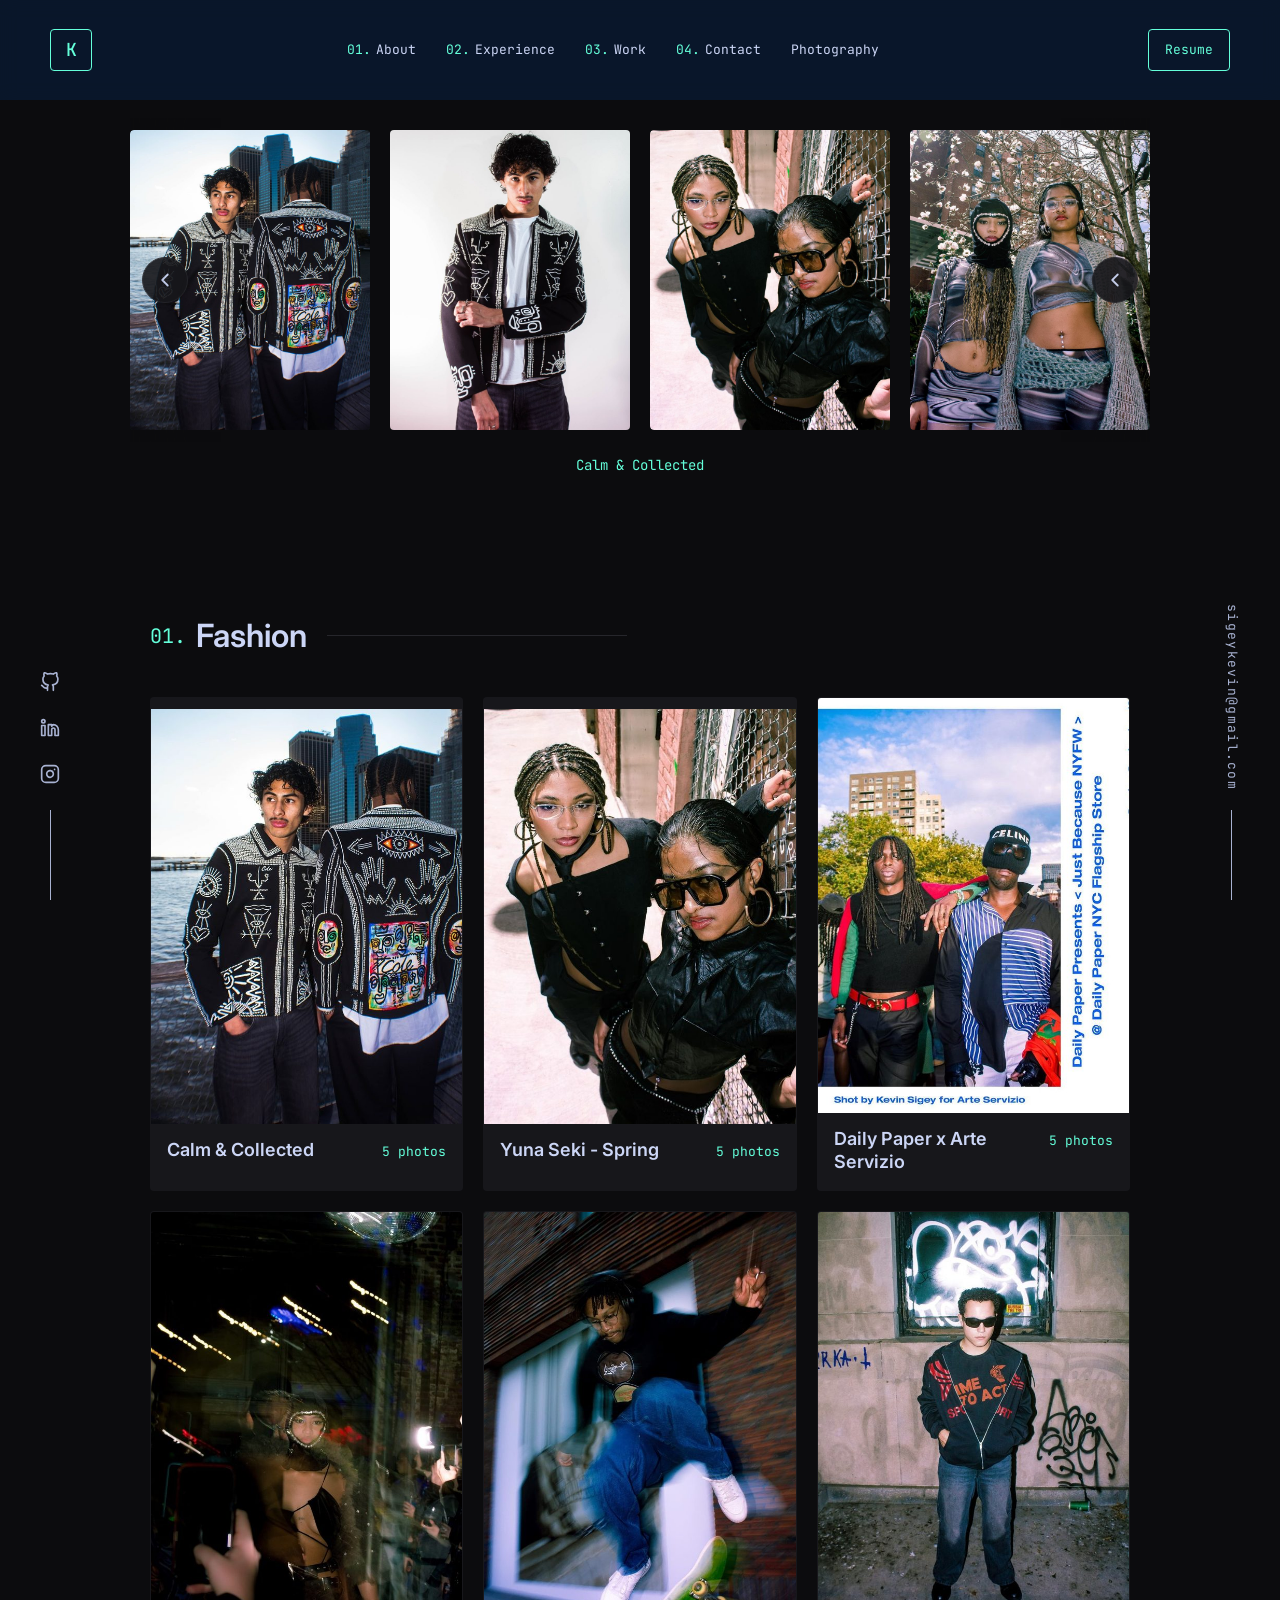
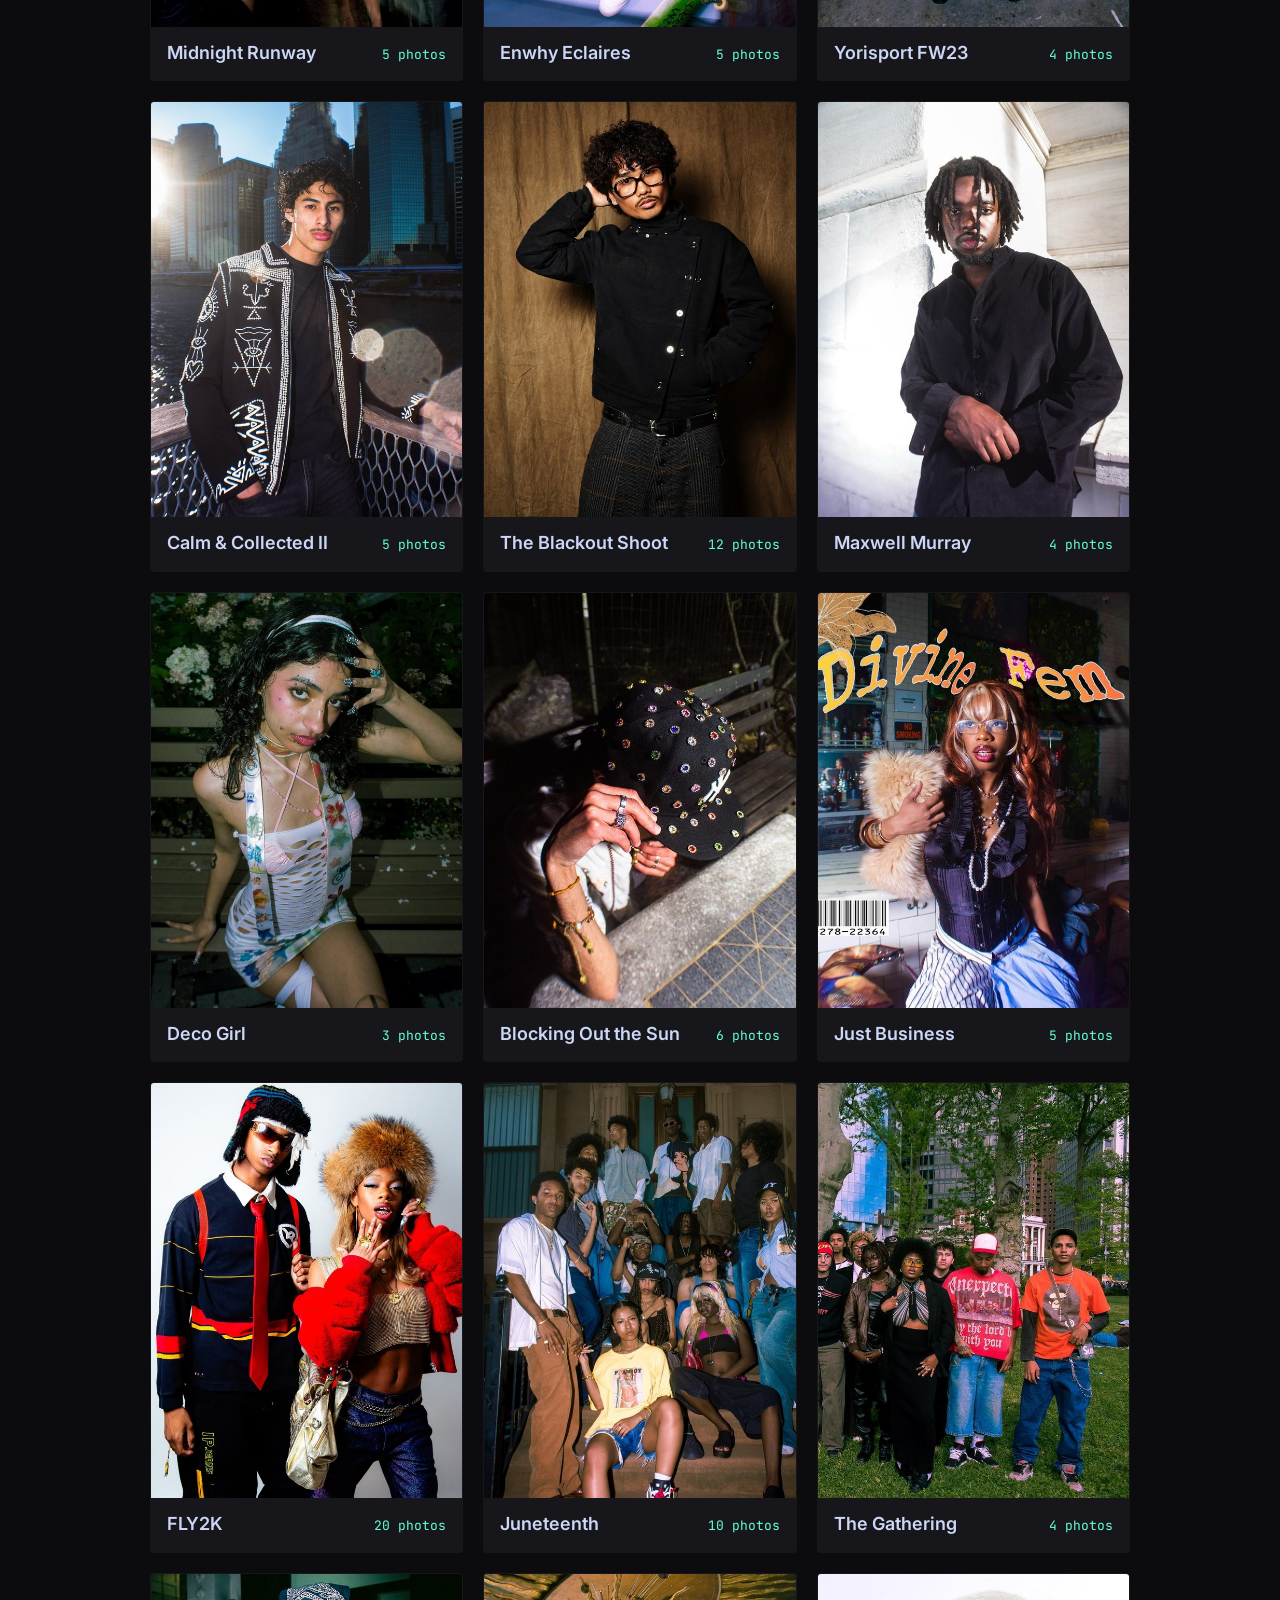
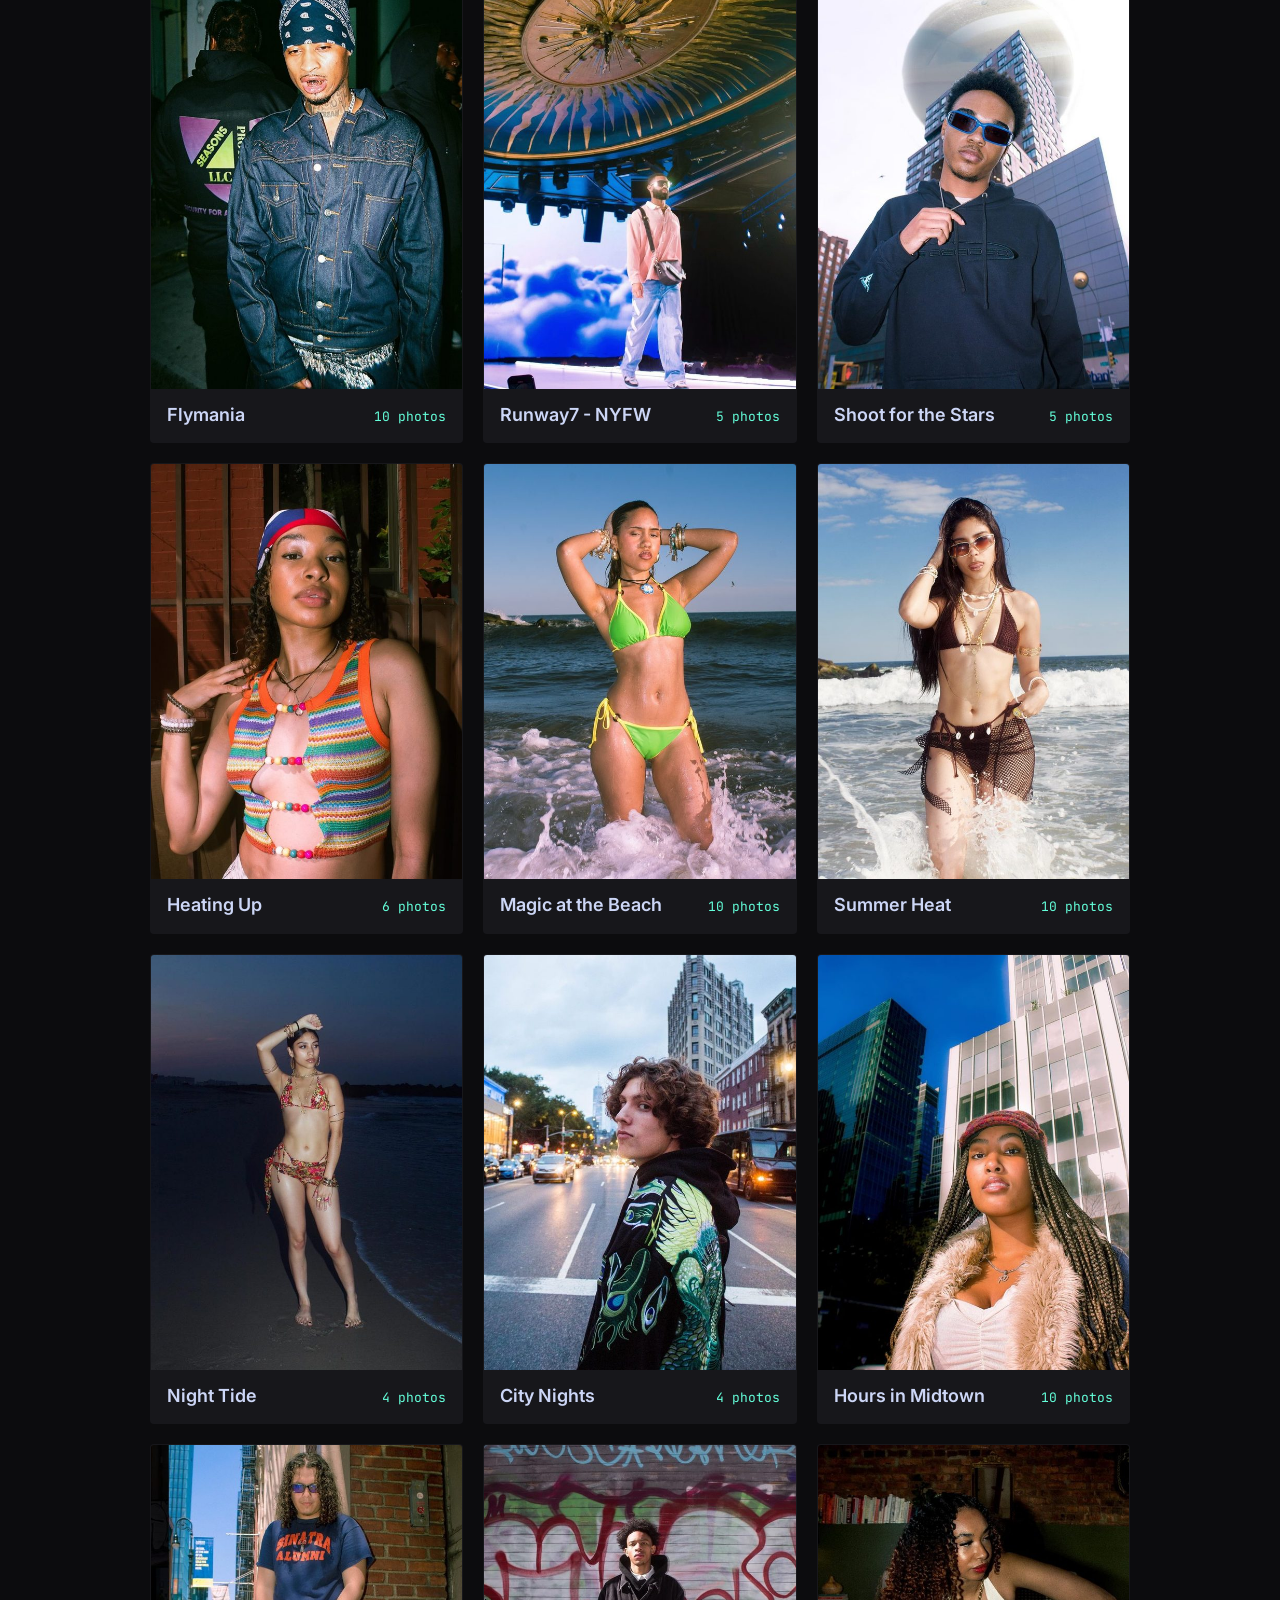
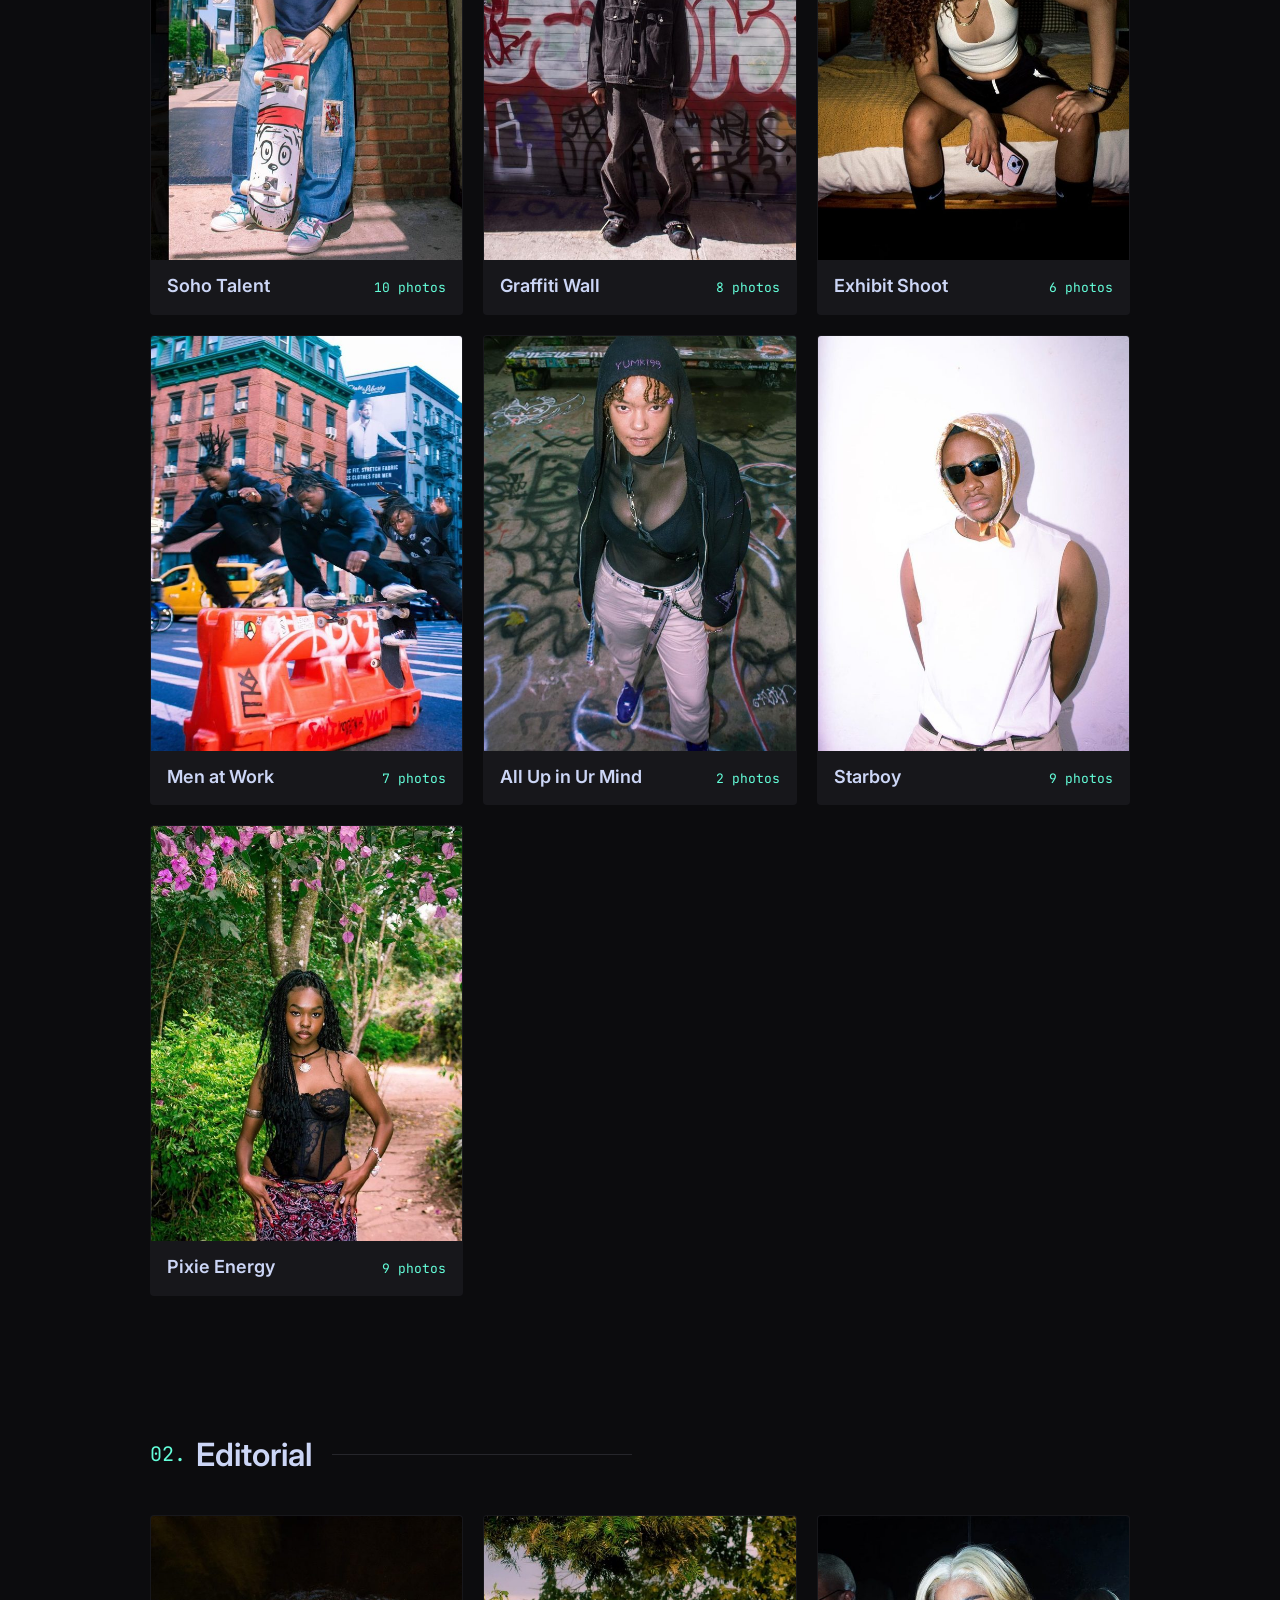
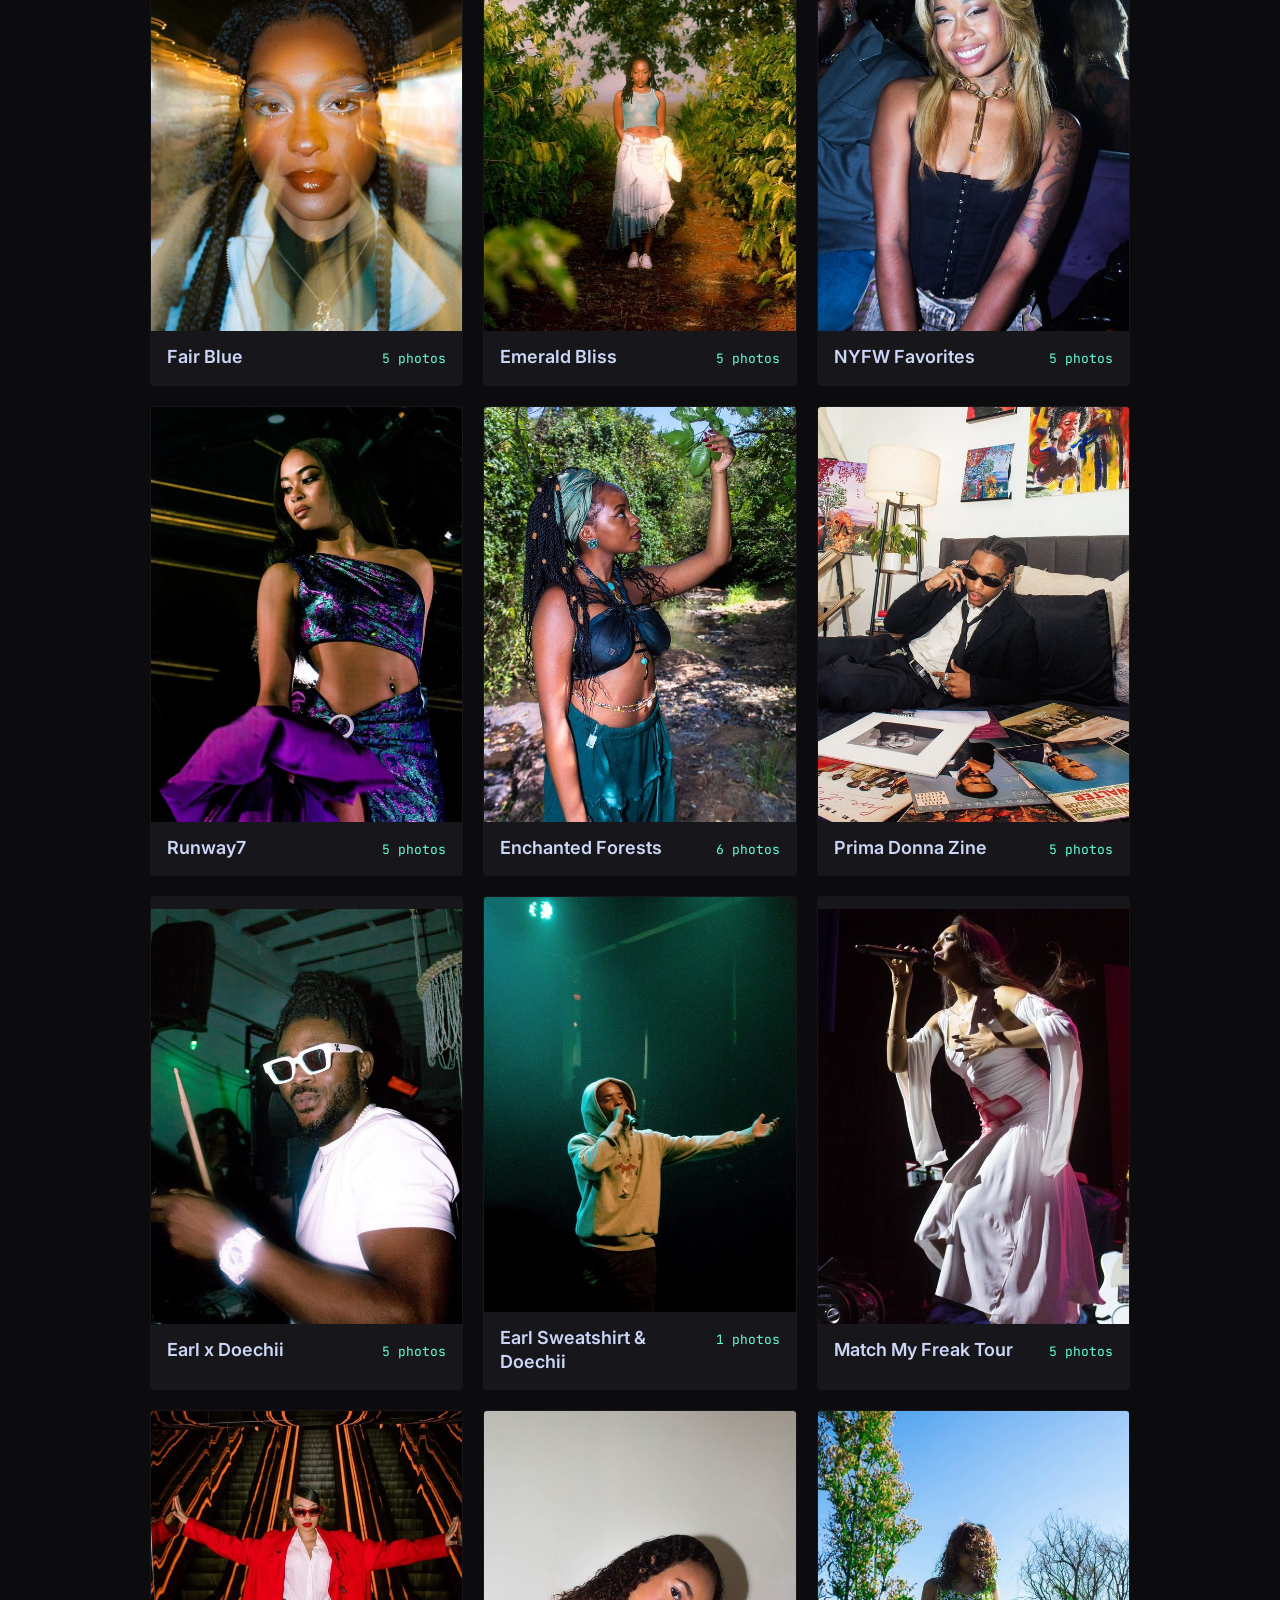
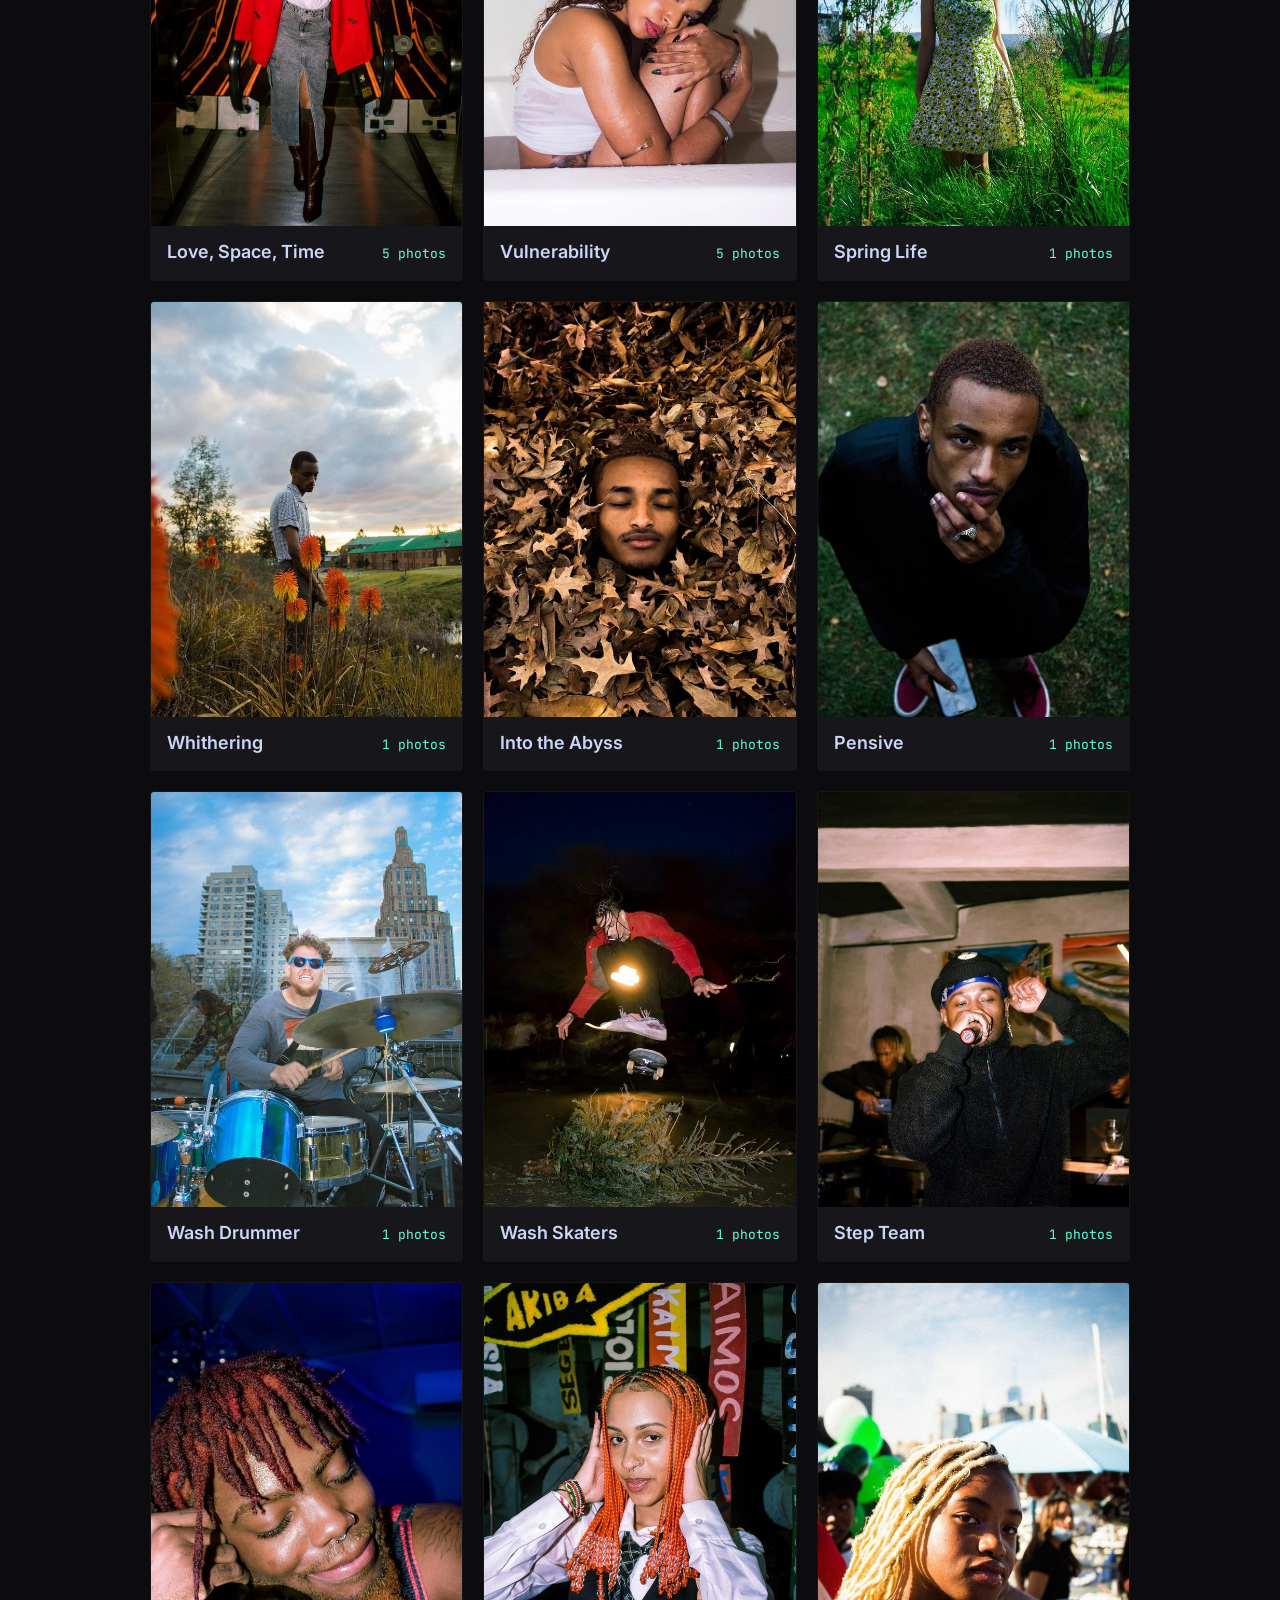
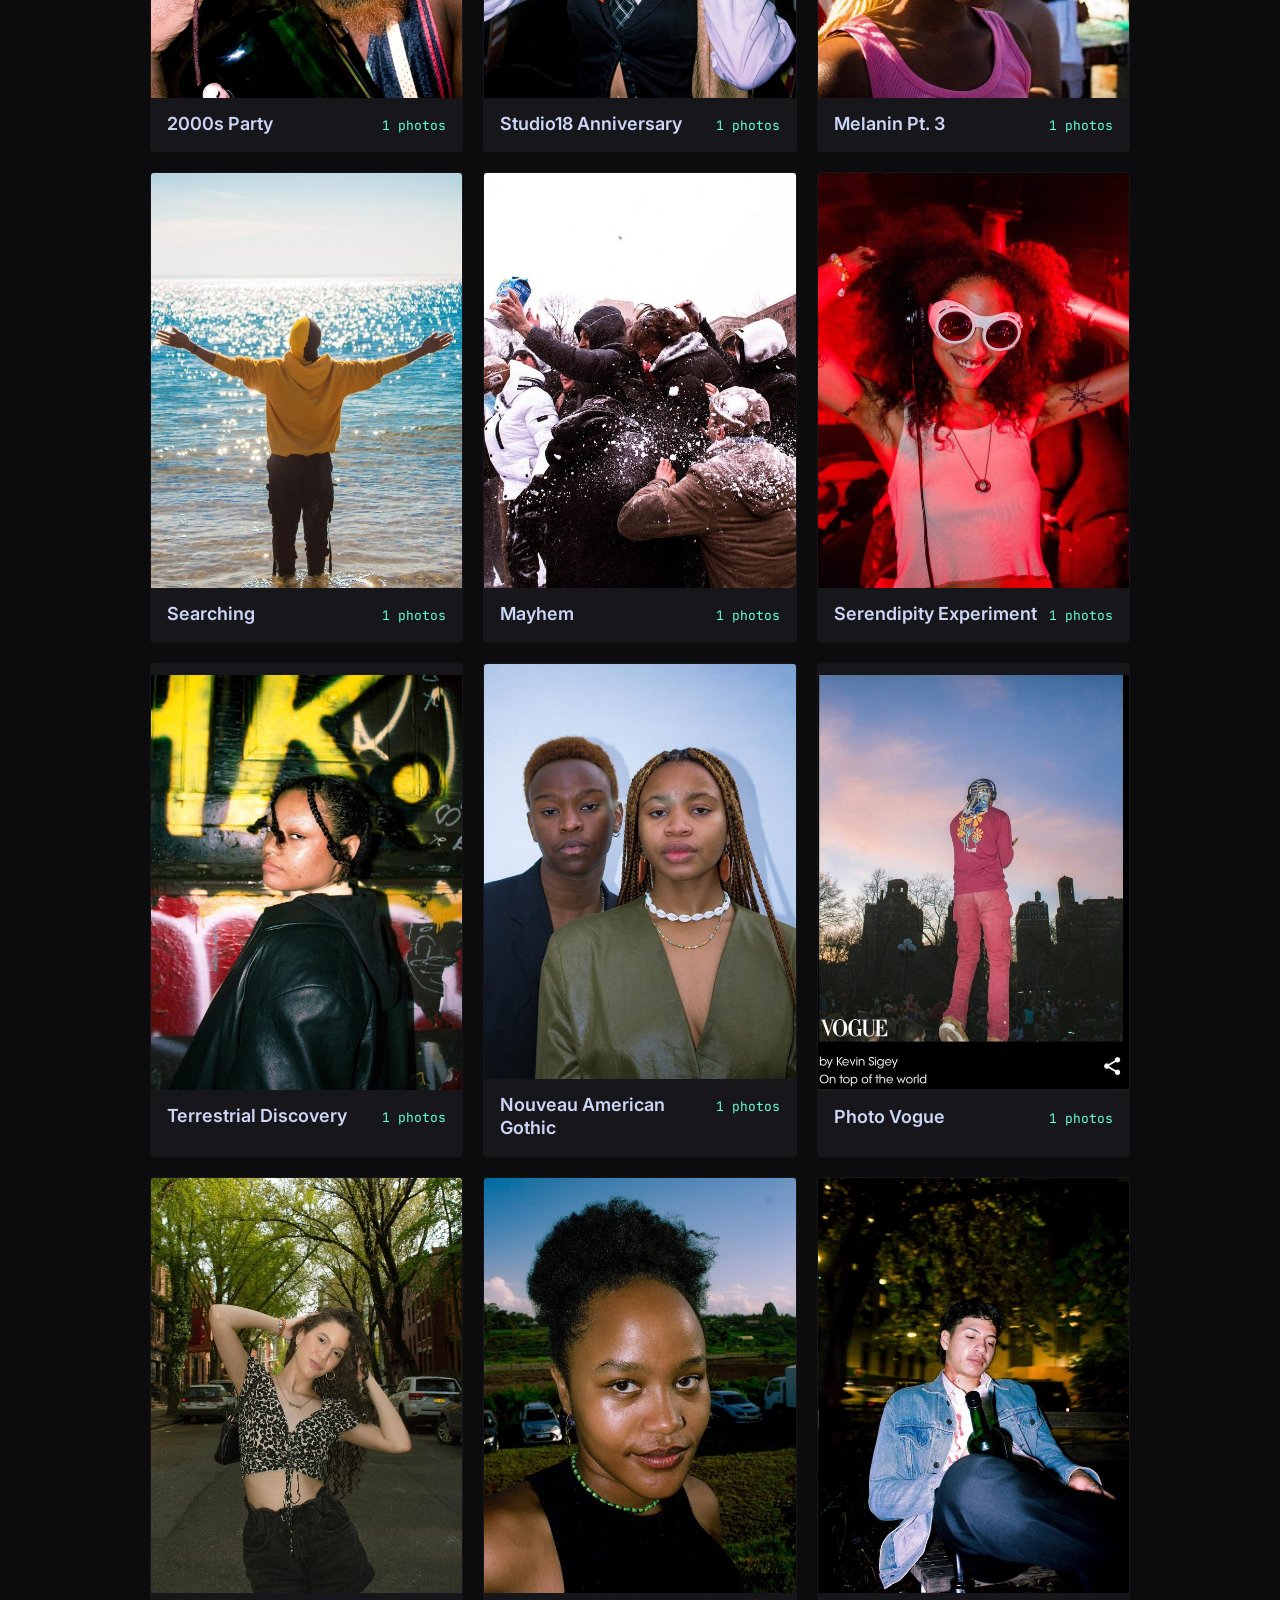
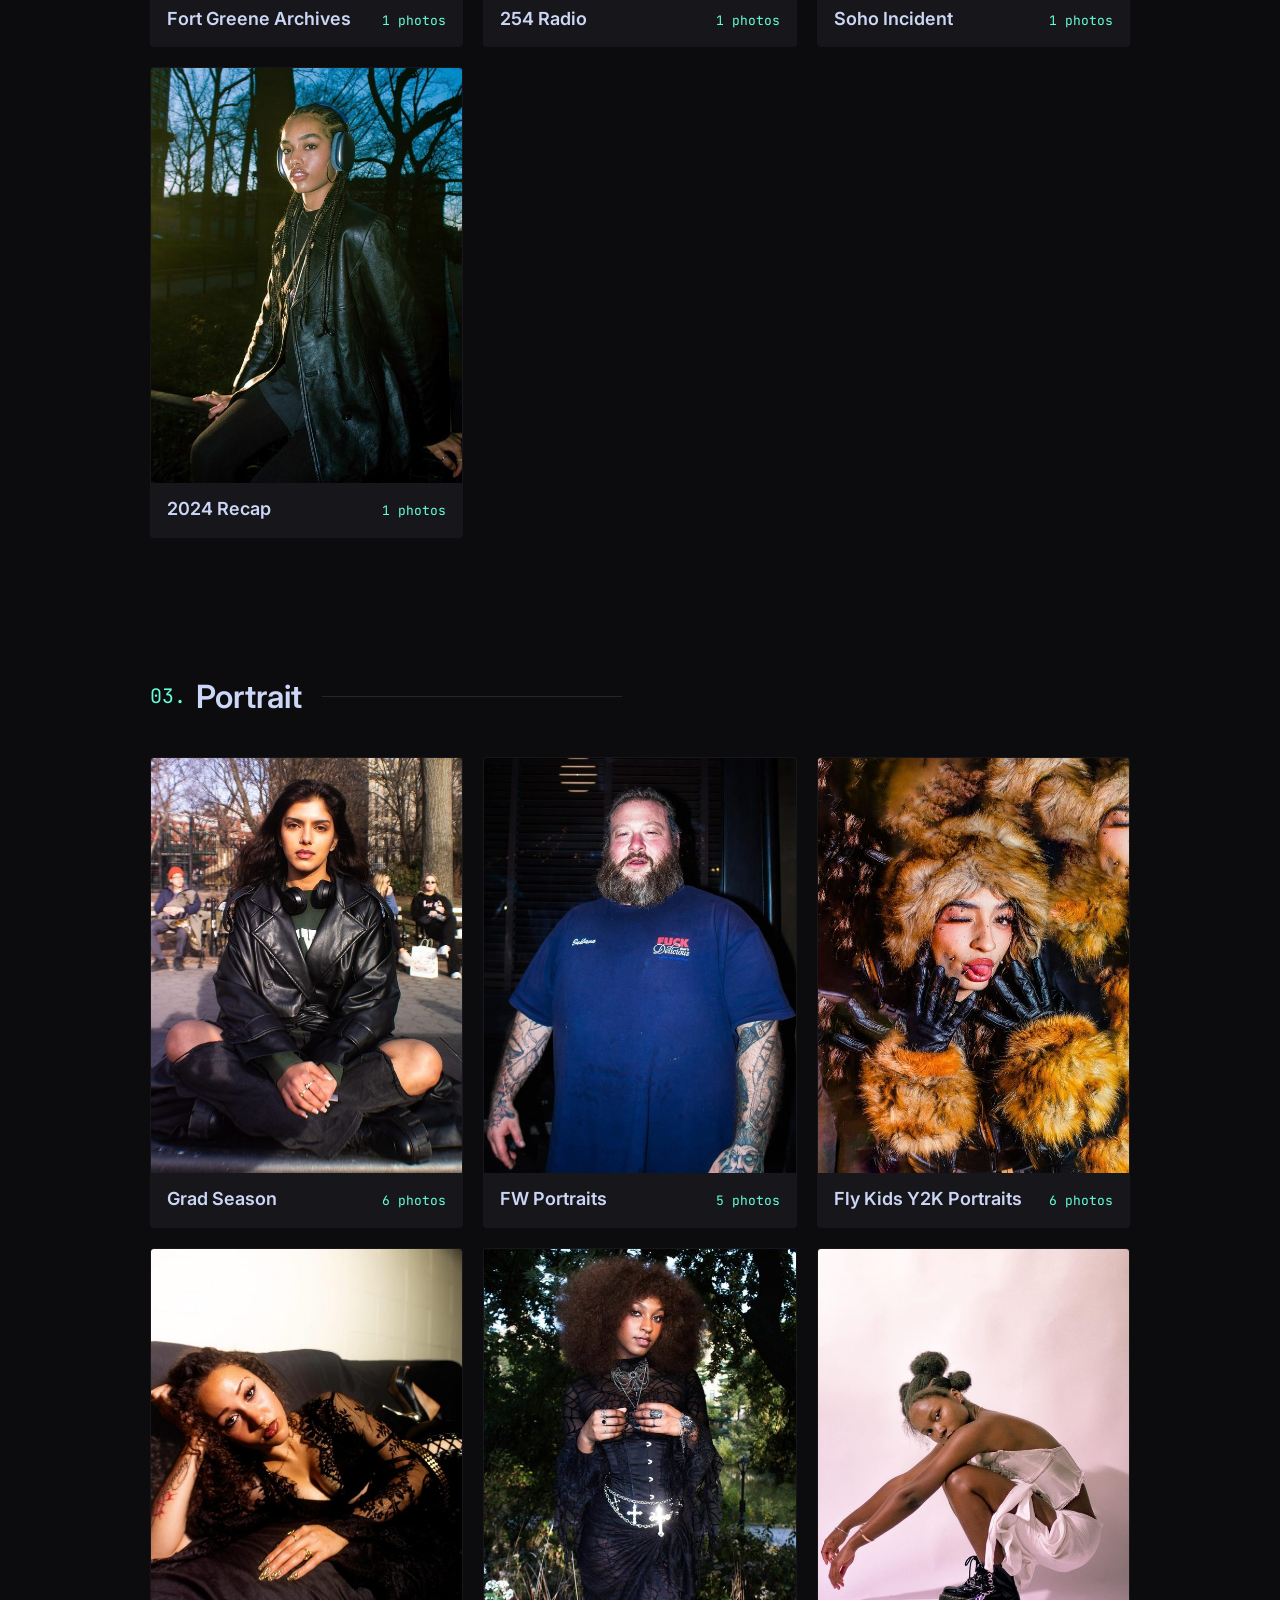
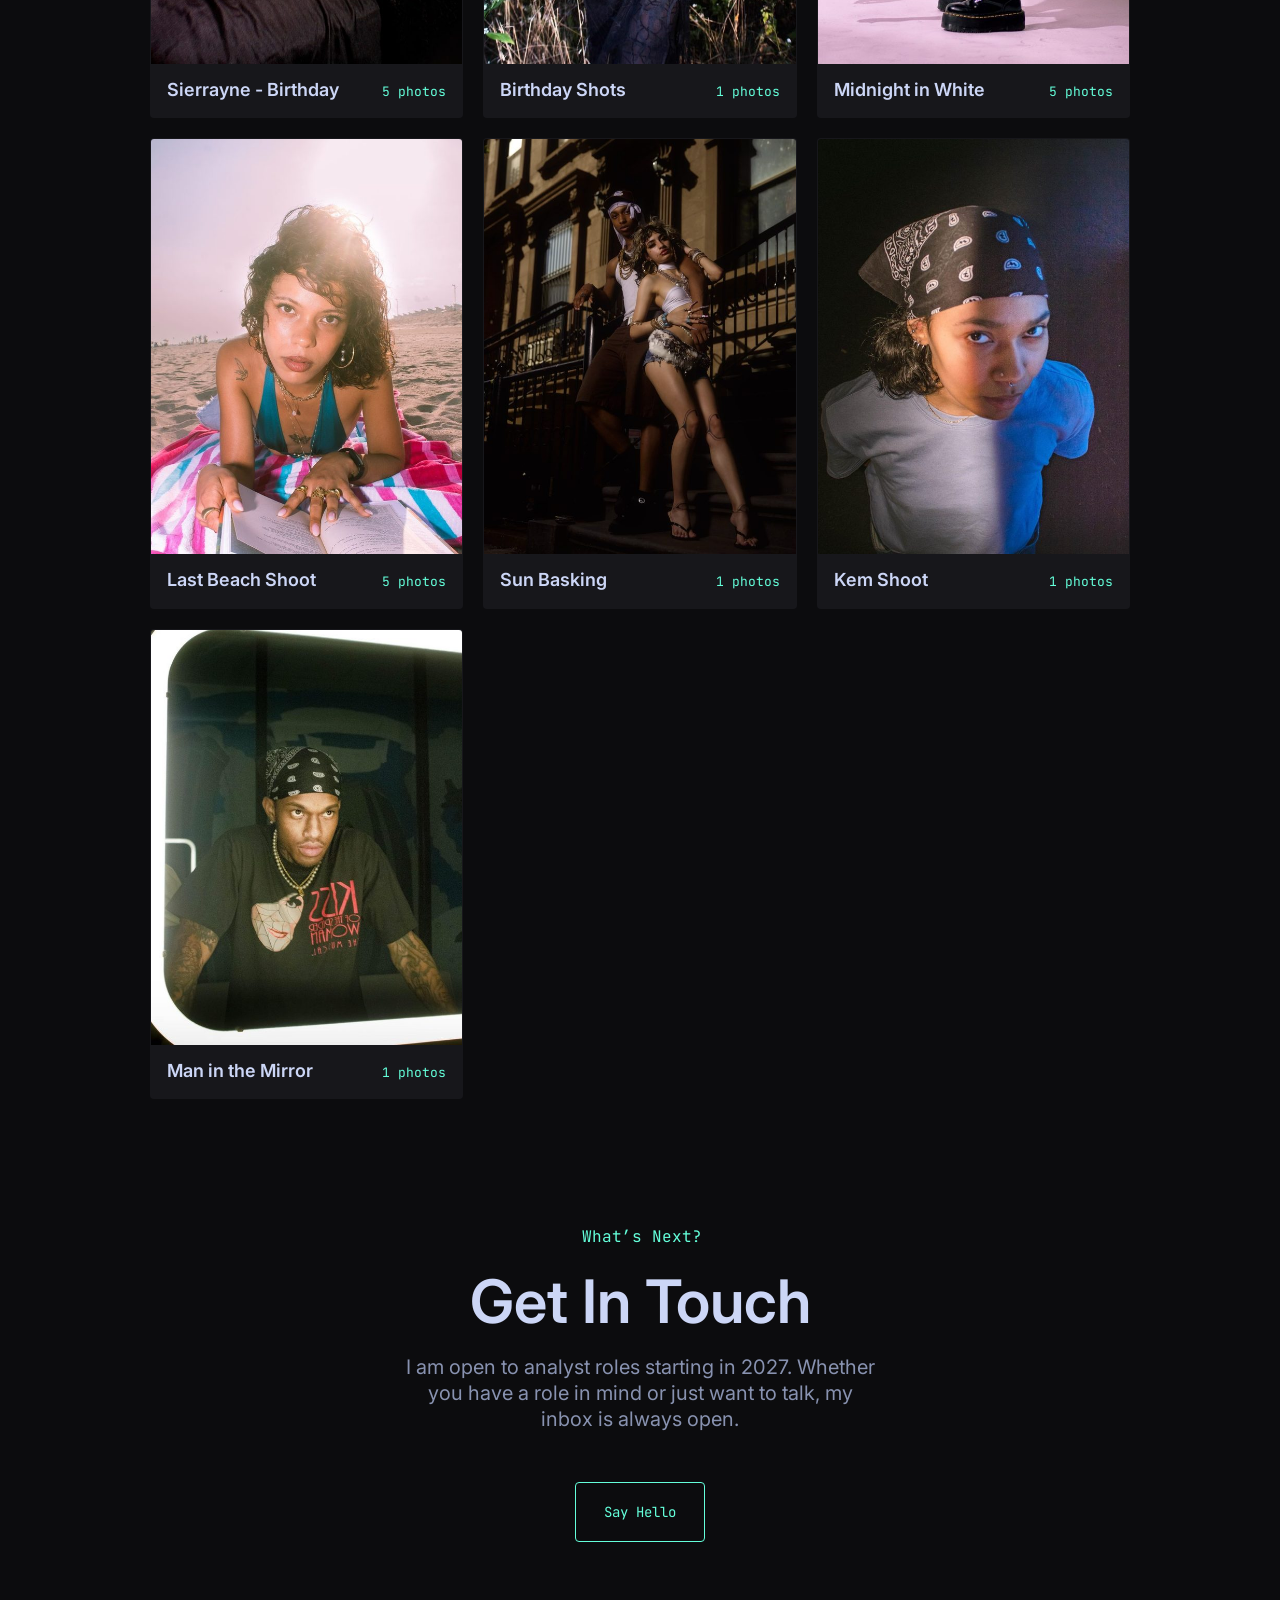
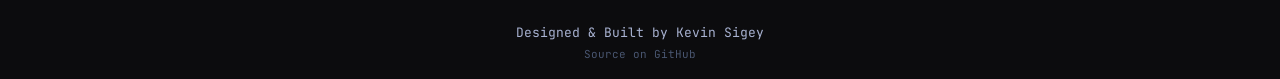
==== commit ddd11d31: "add carousel frames (1/137)" ====
--- a/photos.html
+++ b/photos.html
@@ -153,7 +153,7 @@
       </button>
       <button type="button" class="shoot-card" data-shoot="the-blackout-shoot">
         <span class="shoot-card-thumb"><img src="assets/photos/thumbs/the-blackout-shoot.jpg" alt="The Blackout Shoot shoot by Kevin Sigey." loading="lazy"></span>
-        <span class="shoot-card-meta"><span class="shoot-card-title">The Blackout Shoot</span><span class="shoot-card-count">1 photos</span></span>
+        <span class="shoot-card-meta"><span class="shoot-card-title">The Blackout Shoot</span><span class="shoot-card-count">12 photos</span></span>
       </button>
       <button type="button" class="shoot-card" data-shoot="maxwell-murray">
         <span class="shoot-card-thumb"><img src="assets/photos/thumbs/maxwell-murray.jpg" alt="Maxwell Murray shoot by Kevin Sigey." loading="lazy"></span>
@@ -161,7 +161,7 @@
       </button>
       <button type="button" class="shoot-card" data-shoot="deco-girl">
         <span class="shoot-card-thumb"><img src="assets/photos/thumbs/deco-girl.jpg" alt="Deco Girl shoot by Kevin Sigey." loading="lazy"></span>
-        <span class="shoot-card-meta"><span class="shoot-card-title">Deco Girl</span><span class="shoot-card-count">1 photos</span></span>
+        <span class="shoot-card-meta"><span class="shoot-card-title">Deco Girl</span><span class="shoot-card-count">3 photos</span></span>
       </button>
       <button type="button" class="shoot-card" data-shoot="blocking-out-the-sun">
         <span class="shoot-card-thumb"><img src="assets/photos/thumbs/blocking-out-the-sun.jpg" alt="Blocking Out the Sun shoot by Kevin Sigey." loading="lazy"></span>
@@ -173,19 +173,19 @@
       </button>
       <button type="button" class="shoot-card" data-shoot="fly2k">
         <span class="shoot-card-thumb"><img src="assets/photos/thumbs/fly2k.jpg" alt="FLY2K shoot by Kevin Sigey." loading="lazy"></span>
-        <span class="shoot-card-meta"><span class="shoot-card-title">FLY2K</span><span class="shoot-card-count">1 photos</span></span>
+        <span class="shoot-card-meta"><span class="shoot-card-title">FLY2K</span><span class="shoot-card-count">20 photos</span></span>
       </button>
       <button type="button" class="shoot-card" data-shoot="juneteenth">
         <span class="shoot-card-thumb"><img src="assets/photos/thumbs/juneteenth.jpg" alt="Juneteenth shoot by Kevin Sigey." loading="lazy"></span>
-        <span class="shoot-card-meta"><span class="shoot-card-title">Juneteenth</span><span class="shoot-card-count">1 photos</span></span>
+        <span class="shoot-card-meta"><span class="shoot-card-title">Juneteenth</span><span class="shoot-card-count">10 photos</span></span>
       </button>
       <button type="button" class="shoot-card" data-shoot="the-gathering">
         <span class="shoot-card-thumb"><img src="assets/photos/thumbs/the-gathering.jpg" alt="The Gathering shoot by Kevin Sigey." loading="lazy"></span>
-        <span class="shoot-card-meta"><span class="shoot-card-title">The Gathering</span><span class="shoot-card-count">1 photos</span></span>
+        <span class="shoot-card-meta"><span class="shoot-card-title">The Gathering</span><span class="shoot-card-count">4 photos</span></span>
       </button>
       <button type="button" class="shoot-card" data-shoot="flymania">
         <span class="shoot-card-thumb"><img src="assets/photos/thumbs/flymania.jpg" alt="Flymania shoot by Kevin Sigey." loading="lazy"></span>
-        <span class="shoot-card-meta"><span class="shoot-card-title">Flymania</span><span class="shoot-card-count">1 photos</span></span>
+        <span class="shoot-card-meta"><span class="shoot-card-title">Flymania</span><span class="shoot-card-count">10 photos</span></span>
       </button>
       <button type="button" class="shoot-card" data-shoot="runway7-nyfw">
         <span class="shoot-card-thumb"><img src="assets/photos/thumbs/runway7-nyfw.jpg" alt="Runway7 - NYFW shoot by Kevin Sigey." loading="lazy"></span>
@@ -197,55 +197,55 @@
       </button>
       <button type="button" class="shoot-card" data-shoot="heating-up">
         <span class="shoot-card-thumb"><img src="assets/photos/thumbs/heating-up.jpg" alt="Heating Up shoot by Kevin Sigey." loading="lazy"></span>
-        <span class="shoot-card-meta"><span class="shoot-card-title">Heating Up</span><span class="shoot-card-count">1 photos</span></span>
+        <span class="shoot-card-meta"><span class="shoot-card-title">Heating Up</span><span class="shoot-card-count">6 photos</span></span>
       </button>
       <button type="button" class="shoot-card" data-shoot="magic-at-the-beach">
         <span class="shoot-card-thumb"><img src="assets/photos/thumbs/magic-at-the-beach.jpg" alt="Magic at the Beach shoot by Kevin Sigey." loading="lazy"></span>
-        <span class="shoot-card-meta"><span class="shoot-card-title">Magic at the Beach</span><span class="shoot-card-count">1 photos</span></span>
+        <span class="shoot-card-meta"><span class="shoot-card-title">Magic at the Beach</span><span class="shoot-card-count">10 photos</span></span>
       </button>
       <button type="button" class="shoot-card" data-shoot="summer-heat">
         <span class="shoot-card-thumb"><img src="assets/photos/thumbs/summer-heat.jpg" alt="Summer Heat shoot by Kevin Sigey." loading="lazy"></span>
-        <span class="shoot-card-meta"><span class="shoot-card-title">Summer Heat</span><span class="shoot-card-count">1 photos</span></span>
+        <span class="shoot-card-meta"><span class="shoot-card-title">Summer Heat</span><span class="shoot-card-count">10 photos</span></span>
       </button>
       <button type="button" class="shoot-card" data-shoot="night-tide">
         <span class="shoot-card-thumb"><img src="assets/photos/thumbs/night-tide.jpg" alt="Night Tide shoot by Kevin Sigey." loading="lazy"></span>
-        <span class="shoot-card-meta"><span class="shoot-card-title">Night Tide</span><span class="shoot-card-count">1 photos</span></span>
+        <span class="shoot-card-meta"><span class="shoot-card-title">Night Tide</span><span class="shoot-card-count">4 photos</span></span>
       </button>
       <button type="button" class="shoot-card" data-shoot="city-nights">
         <span class="shoot-card-thumb"><img src="assets/photos/thumbs/city-nights.jpg" alt="City Nights shoot by Kevin Sigey." loading="lazy"></span>
-        <span class="shoot-card-meta"><span class="shoot-card-title">City Nights</span><span class="shoot-card-count">1 photos</span></span>
+        <span class="shoot-card-meta"><span class="shoot-card-title">City Nights</span><span class="shoot-card-count">4 photos</span></span>
       </button>
       <button type="button" class="shoot-card" data-shoot="hours-in-midtown">
         <span class="shoot-card-thumb"><img src="assets/photos/thumbs/hours-in-midtown.jpg" alt="Hours in Midtown shoot by Kevin Sigey." loading="lazy"></span>
-        <span class="shoot-card-meta"><span class="shoot-card-title">Hours in Midtown</span><span class="shoot-card-count">1 photos</span></span>
+        <span class="shoot-card-meta"><span class="shoot-card-title">Hours in Midtown</span><span class="shoot-card-count">10 photos</span></span>
       </button>
       <button type="button" class="shoot-card" data-shoot="soho-talent">
         <span class="shoot-card-thumb"><img src="assets/photos/thumbs/soho-talent.jpg" alt="Soho Talent shoot by Kevin Sigey." loading="lazy"></span>
-        <span class="shoot-card-meta"><span class="shoot-card-title">Soho Talent</span><span class="shoot-card-count">1 photos</span></span>
+        <span class="shoot-card-meta"><span class="shoot-card-title">Soho Talent</span><span class="shoot-card-count">10 photos</span></span>
       </button>
       <button type="button" class="shoot-card" data-shoot="graffiti-wall">
         <span class="shoot-card-thumb"><img src="assets/photos/thumbs/graffiti-wall.jpg" alt="Graffiti Wall shoot by Kevin Sigey." loading="lazy"></span>
-        <span class="shoot-card-meta"><span class="shoot-card-title">Graffiti Wall</span><span class="shoot-card-count">1 photos</span></span>
+        <span class="shoot-card-meta"><span class="shoot-card-title">Graffiti Wall</span><span class="shoot-card-count">8 photos</span></span>
       </button>
       <button type="button" class="shoot-card" data-shoot="exhibit-shoot">
         <span class="shoot-card-thumb"><img src="assets/photos/thumbs/exhibit-shoot.jpg" alt="Exhibit Shoot shoot by Kevin Sigey." loading="lazy"></span>
-        <span class="shoot-card-meta"><span class="shoot-card-title">Exhibit Shoot</span><span class="shoot-card-count">1 photos</span></span>
+        <span class="shoot-card-meta"><span class="shoot-card-title">Exhibit Shoot</span><span class="shoot-card-count">6 photos</span></span>
       </button>
       <button type="button" class="shoot-card" data-shoot="men-at-work">
         <span class="shoot-card-thumb"><img src="assets/photos/thumbs/men-at-work.jpg" alt="Men at Work shoot by Kevin Sigey." loading="lazy"></span>
-        <span class="shoot-card-meta"><span class="shoot-card-title">Men at Work</span><span class="shoot-card-count">1 photos</span></span>
+        <span class="shoot-card-meta"><span class="shoot-card-title">Men at Work</span><span class="shoot-card-count">7 photos</span></span>
       </button>
       <button type="button" class="shoot-card" data-shoot="all-up-in-ur-mind">
         <span class="shoot-card-thumb"><img src="assets/photos/thumbs/all-up-in-ur-mind.jpg" alt="All Up in Ur Mind shoot by Kevin Sigey." loading="lazy"></span>
-        <span class="shoot-card-meta"><span class="shoot-card-title">All Up in Ur Mind</span><span class="shoot-card-count">1 photos</span></span>
+        <span class="shoot-card-meta"><span class="shoot-card-title">All Up in Ur Mind</span><span class="shoot-card-count">2 photos</span></span>
       </button>
       <button type="button" class="shoot-card" data-shoot="starboy">
         <span class="shoot-card-thumb"><img src="assets/photos/thumbs/starboy.jpg" alt="Starboy shoot by Kevin Sigey." loading="lazy"></span>
-        <span class="shoot-card-meta"><span class="shoot-card-title">Starboy</span><span class="shoot-card-count">1 photos</span></span>
+        <span class="shoot-card-meta"><span class="shoot-card-title">Starboy</span><span class="shoot-card-count">9 photos</span></span>
       </button>
       <button type="button" class="shoot-card" data-shoot="pixie-energy">
         <span class="shoot-card-thumb"><img src="assets/photos/thumbs/pixie-energy.jpg" alt="Pixie Energy shoot by Kevin Sigey." loading="lazy"></span>
-        <span class="shoot-card-meta"><span class="shoot-card-title">Pixie Energy</span><span class="shoot-card-count">1 photos</span></span>
+        <span class="shoot-card-meta"><span class="shoot-card-title">Pixie Energy</span><span class="shoot-card-count">9 photos</span></span>
       </button>
 <!-- END GRID-fashion -->
     </div>
@@ -473,7 +473,7 @@
   </div>
 
 <script type="application/json" id="galleryData">
-{"featured": [{"src": "assets/photos/shoots/cole-pearl-jacket/f1.jpg", "title": "Calm & Collected", "post": "https://www.instagram.com/p/DBR9W5ZxHXG/"}, {"src": "assets/photos/shoots/cole-pearl-jacket/f2.jpg", "title": "Calm & Collected", "post": "https://www.instagram.com/p/DBR9W5ZxHXG/"}, {"src": "assets/photos/shoots/yuna-seki-spring/f1.jpg", "title": "Yuna Seki - Spring", "post": "https://www.instagram.com/p/CqJd27svW0L/"}, {"src": "assets/photos/shoots/yuna-seki-spring/f2.jpg", "title": "Yuna Seki - Spring", "post": "https://www.instagram.com/p/CqJd27svW0L/"}, {"src": "assets/photos/shoots/daily-paper-nyfw/f1.jpg", "title": "Daily Paper x Arte Servizio", "post": "https://www.instagram.com/p/CxOP5ULtK3b/"}, {"src": "assets/photos/shoots/daily-paper-nyfw/f2.jpg", "title": "Daily Paper x Arte Servizio", "post": "https://www.instagram.com/p/CxOP5ULtK3b/"}], "shoots": [{"slug": "cole-pearl-jacket", "title": "Calm & Collected", "post": "https://www.instagram.com/p/DBR9W5ZxHXG/", "files": [{"src": "assets/photos/shoots/cole-pearl-jacket/f1.jpg", "post": "https://www.instagram.com/p/DBR9W5ZxHXG/"}, {"src": "assets/photos/shoots/cole-pearl-jacket/f2.jpg", "post": "https://www.instagram.com/p/DBR9W5ZxHXG/"}, {"src": "assets/photos/shoots/cole-pearl-jacket/f3.jpg", "post": "https://www.instagram.com/p/DBR9W5ZxHXG/"}, {"src": "assets/photos/shoots/cole-pearl-jacket/f4.jpg", "post": "https://www.instagram.com/p/DBR9W5ZxHXG/"}, {"src": "assets/photos/shoots/cole-pearl-jacket/f5.jpg", "post": "https://www.instagram.com/p/DBR9W5ZxHXG/"}]}, {"slug": "yuna-seki-spring", "title": "Yuna Seki - Spring", "post": "https://www.instagram.com/p/CqJd27svW0L/", "files": [{"src": "assets/photos/shoots/yuna-seki-spring/f1.jpg", "post": "https://www.instagram.com/p/CqJd27svW0L/"}, {"src": "assets/photos/shoots/yuna-seki-spring/f2.jpg", "post": "https://www.instagram.com/p/CqJd27svW0L/"}, {"src": "assets/photos/shoots/yuna-seki-spring/f3.jpg", "post": "https://www.instagram.com/p/CqJd27svW0L/"}, {"src": "assets/photos/shoots/yuna-seki-spring/f4.jpg", "post": "https://www.instagram.com/p/CqJd27svW0L/"}, {"src": "assets/photos/shoots/yuna-seki-spring/f5.jpg", "post": "https://www.instagram.com/p/CqJd27svW0L/"}]}, {"slug": "daily-paper-nyfw", "title": "Daily Paper x Arte Servizio", "post": "https://www.instagram.com/p/CxOP5ULtK3b/", "files": [{"src": "assets/photos/shoots/daily-paper-nyfw/f1.jpg", "post": "https://www.instagram.com/p/CxOP5ULtK3b/"}, {"src": "assets/photos/shoots/daily-paper-nyfw/f2.jpg", "post": "https://www.instagram.com/p/CxOP5ULtK3b/"}, {"src": "assets/photos/shoots/daily-paper-nyfw/f3.jpg", "post": "https://www.instagram.com/p/CxOP5ULtK3b/"}, {"src": "assets/photos/shoots/daily-paper-nyfw/f4.jpg", "post": "https://www.instagram.com/p/CxOP5ULtK3b/"}, {"src": "assets/photos/shoots/daily-paper-nyfw/f5.jpg", "post": "https://www.instagram.com/p/CxOP5ULtK3b/"}]}, {"slug": "midnight-runway", "title": "Midnight Runway", "post": "https://www.instagram.com/p/CoIBWTFrK0y/", "files": [{"src": "assets/photos/shoots/midnight-runway/f1.jpg", "post": "https://www.instagram.com/p/CoIBWTFrK0y/"}, {"src": "assets/photos/shoots/midnight-runway/f2.jpg", "post": "https://www.instagram.com/p/CoIBWTFrK0y/"}, {"src": "assets/photos/shoots/midnight-runway/f3.jpg", "post": "https://www.instagram.com/p/CoIBWTFrK0y/"}, {"src": "assets/photos/shoots/midnight-runway/f4.jpg", "post": "https://www.instagram.com/p/CoIBWTFrK0y/"}, {"src": "assets/photos/shoots/midnight-runway/f5.jpg", "post": "https://www.instagram.com/p/CoIBWTFrK0y/"}]}, {"slug": "enwhy-eclaires", "title": "Enwhy Eclaires", "post": "https://www.instagram.com/p/CnppKEEvU42/", "files": [{"src": "assets/photos/shoots/enwhy-eclaires/f1.jpg", "post": "https://www.instagram.com/p/CnppKEEvU42/"}, {"src": "assets/photos/shoots/enwhy-eclaires/f2.jpg", "post": "https://www.instagram.com/p/CnppKEEvU42/"}, {"src": "assets/photos/shoots/enwhy-eclaires/f3.jpg", "post": "https://www.instagram.com/p/CnppKEEvU42/"}, {"src": "assets/photos/shoots/enwhy-eclaires/f4.jpg", "post": "https://www.instagram.com/p/CnppKEEvU42/"}, {"src": "assets/photos/shoots/enwhy-eclaires/f5.jpg", "post": "https://www.instagram.com/p/CnppKEEvU42/"}]}, {"slug": "yorisport-f23", "title": "Yorisport FW23", "post": "https://www.instagram.com/p/Czb4ftUxwL_/", "files": [{"src": "assets/photos/shoots/yorisport-f23/f1.jpg", "post": "https://www.instagram.com/p/Czb4ftUxwL_/"}, {"src": "assets/photos/shoots/yorisport-f23/f2.jpg", "post": "https://www.instagram.com/p/Czb4ftUxwL_/"}, {"src": "assets/photos/shoots/yorisport-f23/f3.jpg", "post": "https://www.instagram.com/p/Czb4ftUxwL_/"}, {"src": "assets/photos/shoots/yorisport-f23/f4.jpg", "post": "https://www.instagram.com/p/Czb4ftUxwL_/"}]}, {"slug": "cole-pearl-jacket-b", "title": "Calm & Collected II", "post": "https://www.instagram.com/p/DBSPxD1xvZX/", "files": [{"src": "assets/photos/shoots/cole-pearl-jacket-b/f1.jpg", "post": "https://www.instagram.com/p/DBSPxD1xvZX/"}, {"src": "assets/photos/shoots/cole-pearl-jacket-b/f2.jpg", "post": "https://www.instagram.com/p/DBSPxD1xvZX/"}, {"src": "assets/photos/shoots/cole-pearl-jacket-b/f3.jpg", "post": "https://www.instagram.com/p/DBSPxD1xvZX/"}, {"src": "assets/photos/shoots/cole-pearl-jacket-b/f4.jpg", "post": "https://www.instagram.com/p/DBSPxD1xvZX/"}, {"src": "assets/photos/shoots/cole-pearl-jacket-b/f5.jpg", "post": "https://www.instagram.com/p/DBSPxD1xvZX/"}]}, {"slug": "the-blackout-shoot", "title": "The Blackout Shoot", "post": "https://www.instagram.com/p/DGjywcLxaxt/", "files": [{"src": "assets/photos/blackout-shoot.jpg", "post": "https://www.instagram.com/p/DGjywcLxaxt/"}]}, {"slug": "maxwell-murray", "title": "Maxwell Murray", "post": "https://www.instagram.com/p/DC9avAuOtMg/", "files": [{"src": "assets/photos/shoots/maxwell-murray/f1.jpg", "post": "https://www.instagram.com/p/DC9avAuOtMg/"}, {"src": "assets/photos/shoots/maxwell-murray/f2.jpg", "post": "https://www.instagram.com/p/DC9avAuOtMg/"}, {"src": "assets/photos/shoots/maxwell-murray/f3.jpg", "post": "https://www.instagram.com/p/DC9avAuOtMg/"}, {"src": "assets/photos/shoots/maxwell-murray/f4.jpg", "post": "https://www.instagram.com/p/DC9avAuOtMg/"}]}, {"slug": "deco-girl", "title": "Deco Girl", "post": "https://www.instagram.com/p/C7R_eteuJ1g/", "files": [{"src": "assets/photos/shoots/model-shoots/deco-girl.jpg", "post": "https://www.instagram.com/p/C7R_eteuJ1g/"}]}, {"slug": "blocking-out-the-sun", "title": "Blocking Out the Sun", "post": "https://www.instagram.com/p/DHWqLv4xfb8/", "files": [{"src": "assets/photos/shoots/blocking-out-the-sun/f1.jpg", "post": "https://www.instagram.com/p/DHWqLv4xfb8/"}, {"src": "assets/photos/shoots/blocking-out-the-sun/f2.jpg", "post": "https://www.instagram.com/p/DHWqLv4xfb8/"}, {"src": "assets/photos/shoots/blocking-out-the-sun/f3.jpg", "post": "https://www.instagram.com/p/DHWqLv4xfb8/"}, {"src": "assets/photos/shoots/blocking-out-the-sun/f4.jpg", "post": "https://www.instagram.com/p/DHWqLv4xfb8/"}, {"src": "assets/photos/shoots/blocking-out-the-sun/f5.jpg", "post": "https://www.instagram.com/p/DHWqLv4xfb8/"}, {"src": "assets/photos/shoots/blocking-out-the-sun/f6.jpg", "post": "https://www.instagram.com/p/DHWqLv4xfb8/"}]}, {"slug": "just-business", "title": "Just Business", "post": "https://www.instagram.com/p/DCr8QNsyWbD/", "files": [{"src": "assets/photos/shoots/just-business/f1.jpg", "post": "https://www.instagram.com/p/DCr8QNsyWbD/"}, {"src": "assets/photos/shoots/just-business/f2.jpg", "post": "https://www.instagram.com/p/DCr8QNsyWbD/"}, {"src": "assets/photos/shoots/just-business/f3.jpg", "post": "https://www.instagram.com/p/DCr8QNsyWbD/"}, {"src": "assets/photos/shoots/just-business/f4.jpg", "post": "https://www.instagram.com/p/DCr8QNsyWbD/"}, {"src": "assets/photos/shoots/just-business/f5.jpg", "post": "https://www.instagram.com/p/DCr8QNsyWbD/"}]}, {"slug": "fly2k", "title": "FLY2K", "post": "https://www.instagram.com/p/DDN_URGRC8F/", "files": [{"src": "assets/photos/fly2k.jpg", "post": "https://www.instagram.com/p/DDN_URGRC8F/"}]}, {"slug": "juneteenth", "title": "Juneteenth", "post": "https://www.instagram.com/p/C8sLcwux3zV/", "files": [{"src": "assets/photos/juneteenth-flykids.jpg", "post": "https://www.instagram.com/p/C8sLcwux3zV/"}]}, {"slug": "the-gathering", "title": "The Gathering", "post": "https://www.instagram.com/p/C7AOguoL4Ue/", "files": [{"src": "assets/photos/flykids-gathering.jpg", "post": "https://www.instagram.com/p/C7AOguoL4Ue/"}]}, {"slug": "flymania", "title": "Flymania", "post": "https://www.instagram.com/p/C_vvLOCRU61/", "files": [{"src": "assets/photos/shoots/flykids-events/flymania.jpg", "post": "https://www.instagram.com/p/C_vvLOCRU61/"}]}, {"slug": "runway7-nyfw", "title": "Runway7 - NYFW", "post": "https://www.instagram.com/p/C3T1dxvstJw/", "files": [{"src": "assets/photos/shoots/runway7-nyfw/f1.jpg", "post": "https://www.instagram.com/p/C3T1dxvstJw/"}, {"src": "assets/photos/shoots/runway7-nyfw/f2.jpg", "post": "https://www.instagram.com/p/C3T1dxvstJw/"}, {"src": "assets/photos/shoots/runway7-nyfw/f3.jpg", "post": "https://www.instagram.com/p/C3T1dxvstJw/"}, {"src": "assets/photos/shoots/runway7-nyfw/f4.jpg", "post": "https://www.instagram.com/p/C3T1dxvstJw/"}, {"src": "assets/photos/shoots/runway7-nyfw/f5.jpg", "post": "https://www.instagram.com/p/C3T1dxvstJw/"}]}, {"slug": "shoot-for-the-stars", "title": "Shoot for the Stars", "post": "https://www.instagram.com/p/CnLB99WPilb/", "files": [{"src": "assets/photos/shoots/shoot-for-the-stars/f1.jpg", "post": "https://www.instagram.com/p/CnLB99WPilb/"}, {"src": "assets/photos/shoots/shoot-for-the-stars/f2.jpg", "post": "https://www.instagram.com/p/CnLB99WPilb/"}, {"src": "assets/photos/shoots/shoot-for-the-stars/f3.jpg", "post": "https://www.instagram.com/p/CnLB99WPilb/"}, {"src": "assets/photos/shoots/shoot-for-the-stars/f4.jpg", "post": "https://www.instagram.com/p/CnLB99WPilb/"}, {"src": "assets/photos/shoots/shoot-for-the-stars/f5.jpg", "post": "https://www.instagram.com/p/CnLB99WPilb/"}]}, {"slug": "fair-blue", "title": "Fair Blue", "post": "https://www.instagram.com/p/Clug_PjNjwt/", "files": [{"src": "assets/photos/shoots/fair-blue/f1.jpg", "post": "https://www.instagram.com/p/Clug_PjNjwt/"}, {"src": "assets/photos/shoots/fair-blue/f2.jpg", "post": "https://www.instagram.com/p/Clug_PjNjwt/"}, {"src": "assets/photos/shoots/fair-blue/f3.jpg", "post": "https://www.instagram.com/p/Clug_PjNjwt/"}, {"src": "assets/photos/shoots/fair-blue/f4.jpg", "post": "https://www.instagram.com/p/Clug_PjNjwt/"}, {"src": "assets/photos/shoots/fair-blue/f5.jpg", "post": "https://www.instagram.com/p/Clug_PjNjwt/"}]}, {"slug": "emerald-bliss", "title": "Emerald Bliss", "post": "https://www.instagram.com/p/Cgcdz3GNC7h/", "files": [{"src": "assets/photos/shoots/emerald-bliss/f1.jpg", "post": "https://www.instagram.com/p/Cgcdz3GNC7h/"}, {"src": "assets/photos/shoots/emerald-bliss/f2.jpg", "post": "https://www.instagram.com/p/Cgcdz3GNC7h/"}, {"src": "assets/photos/shoots/emerald-bliss/f3.jpg", "post": "https://www.instagram.com/p/Cgcdz3GNC7h/"}, {"src": "assets/photos/shoots/emerald-bliss/f4.jpg", "post": "https://www.instagram.com/p/Cgcdz3GNC7h/"}, {"src": "assets/photos/shoots/emerald-bliss/f5.jpg", "post": "https://www.instagram.com/p/Cgcdz3GNC7h/"}]}, {"slug": "nyfw-favorites", "title": "NYFW Favorites", "post": "https://www.instagram.com/p/C_9MLZRxJfg/", "files": [{"src": "assets/photos/shoots/nyfw-favorites/f1.jpg", "post": "https://www.instagram.com/p/C_9MLZRxJfg/"}, {"src": "assets/photos/shoots/nyfw-favorites/f2.jpg", "post": "https://www.instagram.com/p/C_9MLZRxJfg/"}, {"src": "assets/photos/shoots/nyfw-favorites/f3.jpg", "post": "https://www.instagram.com/p/C_9MLZRxJfg/"}, {"src": "assets/photos/shoots/nyfw-favorites/f4.jpg", "post": "https://www.instagram.com/p/C_9MLZRxJfg/"}, {"src": "assets/photos/shoots/nyfw-favorites/f5.jpg", "post": "https://www.instagram.com/p/C_9MLZRxJfg/"}]}, {"slug": "runway7-fw", "title": "Runway7", "post": "https://www.instagram.com/p/C6j9IRrxP43/", "files": [{"src": "assets/photos/shoots/runway7-fw/f1.jpg", "post": "https://www.instagram.com/p/C6j9IRrxP43/"}, {"src": "assets/photos/shoots/runway7-fw/f2.jpg", "post": "https://www.instagram.com/p/C6j9IRrxP43/"}, {"src": "assets/photos/shoots/runway7-fw/f3.jpg", "post": "https://www.instagram.com/p/C6j9IRrxP43/"}, {"src": "assets/photos/shoots/runway7-fw/f4.jpg", "post": "https://www.instagram.com/p/C6j9IRrxP43/"}, {"src": "assets/photos/shoots/runway7-fw/f5.jpg", "post": "https://www.instagram.com/p/C6j9IRrxP43/"}]}, {"slug": "enchanted-forests", "title": "Enchanted Forests", "post": "https://www.instagram.com/p/DFiXgasRHAb/", "files": [{"src": "assets/photos/shoots/enchanted-forests/f1.jpg", "post": "https://www.instagram.com/p/DFiXgasRHAb/"}, {"src": "assets/photos/shoots/enchanted-forests/f2.jpg", "post": "https://www.instagram.com/p/DFiXgasRHAb/"}, {"src": "assets/photos/shoots/enchanted-forests/f3.jpg", "post": "https://www.instagram.com/p/DFiXgasRHAb/"}, {"src": "assets/photos/shoots/enchanted-forests/f4.jpg", "post": "https://www.instagram.com/p/DFiXgasRHAb/"}, {"src": "assets/photos/shoots/enchanted-forests/f5.jpg", "post": "https://www.instagram.com/p/DFiXgasRHAb/"}, {"src": "assets/photos/shoots/enchanted-forests/f6.jpg", "post": "https://www.instagram.com/p/DFiXgasRHAb/"}]}, {"slug": "primadonna-zine", "title": "Prima Donna Zine", "post": "https://www.instagram.com/p/C7adUJbxTAb/", "files": [{"src": "assets/photos/shoots/primadonna-zine/f1.jpg", "post": "https://www.instagram.com/p/C7adUJbxTAb/"}, {"src": "assets/photos/shoots/primadonna-zine/f2.jpg", "post": "https://www.instagram.com/p/C7adUJbxTAb/"}, {"src": "assets/photos/shoots/primadonna-zine/f3.jpg", "post": "https://www.instagram.com/p/C7adUJbxTAb/"}, {"src": "assets/photos/shoots/primadonna-zine/f4.jpg", "post": "https://www.instagram.com/p/C7adUJbxTAb/"}, {"src": "assets/photos/shoots/primadonna-zine/f5.jpg", "post": "https://www.instagram.com/p/C7adUJbxTAb/"}]}, {"slug": "earl-doechii", "title": "Earl x Doechii", "post": "https://www.instagram.com/p/Co3cgnzrZf5/", "files": [{"src": "assets/photos/shoots/earl-doechii/f1.jpg", "post": "https://www.instagram.com/p/Co3cgnzrZf5/"}, {"src": "assets/photos/shoots/earl-doechii/f2.jpg", "post": "https://www.instagram.com/p/Co3cgnzrZf5/"}, {"src": "assets/photos/shoots/earl-doechii/f3.jpg", "post": "https://www.instagram.com/p/Co3cgnzrZf5/"}, {"src": "assets/photos/shoots/earl-doechii/f4.jpg", "post": "https://www.instagram.com/p/Co3cgnzrZf5/"}, {"src": "assets/photos/shoots/earl-doechii/f5.jpg", "post": "https://www.instagram.com/p/Co3cgnzrZf5/"}]}, {"slug": "earl-sweatshirt-doechii", "title": "Earl Sweatshirt & Doechii", "post": "https://www.instagram.com/p/CpGcl6uvTO8/", "files": [{"src": "assets/photos/shoots/earl-doechii/f6.jpg", "post": "https://www.instagram.com/p/CpGcl6uvTO8/"}]}, {"slug": "match-my-freak", "title": "Match My Freak Tour", "post": "https://www.instagram.com/p/DCSQMJXSJgB/", "files": [{"src": "assets/photos/shoots/match-my-freak/f1.jpg", "post": "https://www.instagram.com/p/DCSQMJXSJgB/"}, {"src": "assets/photos/shoots/match-my-freak/f2.jpg", "post": "https://www.instagram.com/p/DCSQMJXSJgB/"}, {"src": "assets/photos/shoots/match-my-freak/f3.jpg", "post": "https://www.instagram.com/p/DCSQMJXSJgB/"}, {"src": "assets/photos/shoots/match-my-freak/f4.jpg", "post": "https://www.instagram.com/p/DCSQMJXSJgB/"}, {"src": "assets/photos/shoots/match-my-freak/f5.jpg", "post": "https://www.instagram.com/p/DCSQMJXSJgB/"}]}, {"slug": "love-space-time", "title": "Love, Space, Time", "post": "https://www.instagram.com/p/C3bWKdir3Oj/", "files": [{"src": "assets/photos/shoots/love-space-time/f1.jpg", "post": "https://www.instagram.com/p/C3bWKdir3Oj/"}, {"src": "assets/photos/shoots/love-space-time/f2.jpg", "post": "https://www.instagram.com/p/C3bWKdir3Oj/"}, {"src": "assets/photos/shoots/love-space-time/f3.jpg", "post": "https://www.instagram.com/p/C3bWKdir3Oj/"}, {"src": "assets/photos/shoots/love-space-time/f4.jpg", "post": "https://www.instagram.com/p/C3bWKdir3Oj/"}, {"src": "assets/photos/shoots/love-space-time/f5.jpg", "post": "https://www.instagram.com/p/C3bWKdir3Oj/"}]}, {"slug": "vulnerability", "title": "Vulnerability", "post": "https://www.instagram.com/p/DAzRPPEOa2r/", "files": [{"src": "assets/photos/shoots/vulnerability/f1.jpg", "post": "https://www.instagram.com/p/DAzRPPEOa2r/"}, {"src": "assets/photos/shoots/vulnerability/f2.jpg", "post": "https://www.instagram.com/p/DAzRPPEOa2r/"}, {"src": "assets/photos/shoots/vulnerability/f3.jpg", "post": "https://www.instagram.com/p/DAzRPPEOa2r/"}, {"src": "assets/photos/shoots/vulnerability/f4.jpg", "post": "https://www.instagram.com/p/DAzRPPEOa2r/"}, {"src": "assets/photos/shoots/vulnerability/f5.jpg", "post": "https://www.instagram.com/p/DAzRPPEOa2r/"}]}, {"slug": "grad-shoots", "title": "Grad Season", "post": "https://www.instagram.com/p/DIMCva6xJiL/", "files": [{"src": "assets/photos/shoots/grad-shoots/f1.jpg", "post": "https://www.instagram.com/p/DIMCva6xJiL/"}, {"src": "assets/photos/shoots/grad-shoots/f2.jpg", "post": "https://www.instagram.com/p/DIMCva6xJiL/"}, {"src": "assets/photos/shoots/grad-shoots/f3.jpg", "post": "https://www.instagram.com/p/DIMCva6xJiL/"}, {"src": "assets/photos/shoots/grad-shoots/f4.jpg", "post": "https://www.instagram.com/p/DIMCva6xJiL/"}, {"src": "assets/photos/shoots/grad-shoots/f5.jpg", "post": "https://www.instagram.com/p/DIMCva6xJiL/"}, {"src": "assets/photos/shoots/grad-shoots/f6.jpg", "post": "https://www.instagram.com/p/DIMCva6xJiL/"}]}, {"slug": "fw-portraits", "title": "FW Portraits", "post": "https://www.instagram.com/p/CxW5QCwMowo/", "files": [{"src": "assets/photos/shoots/fw-portraits/f1.jpg", "post": "https://www.instagram.com/p/CxW5QCwMowo/"}, {"src": "assets/photos/shoots/fw-portraits/f2.jpg", "post": "https://www.instagram.com/p/CxW5QCwMowo/"}, {"src": "assets/photos/shoots/fw-portraits/f3.jpg", "post": "https://www.instagram.com/p/CxW5QCwMowo/"}, {"src": "assets/photos/shoots/fw-portraits/f4.jpg", "post": "https://www.instagram.com/p/CxW5QCwMowo/"}, {"src": "assets/photos/shoots/fw-portraits/f5.jpg", "post": "https://www.instagram.com/p/CxW5QCwMowo/"}]}, {"slug": "flykids-y2k-portraits", "title": "Fly Kids Y2K Portraits", "post": "https://www.instagram.com/p/DDU9uqqxfYG/", "files": [{"src": "assets/photos/shoots/flykids-y2k-portraits/f1.jpg", "post": "https://www.instagram.com/p/DDU9uqqxfYG/"}, {"src": "assets/photos/shoots/flykids-y2k-portraits/f2.jpg", "post": "https://www.instagram.com/p/DDU9uqqxfYG/"}, {"src": "assets/photos/shoots/flykids-y2k-portraits/f3.jpg", "post": "https://www.instagram.com/p/DDU9uqqxfYG/"}, {"src": "assets/photos/shoots/flykids-y2k-portraits/f4.jpg", "post": "https://www.instagram.com/p/DDU9uqqxfYG/"}, {"src": "assets/photos/shoots/flykids-y2k-portraits/f5.jpg", "post": "https://www.instagram.com/p/DDU9uqqxfYG/"}, {"src": "assets/photos/shoots/flykids-y2k-portraits/f6.jpg", "post": "https://www.instagram.com/p/DDU9uqqxfYG/"}]}, {"slug": "sierrayne-birthday", "title": "Sierrayne - Birthday", "post": "https://www.instagram.com/p/DeAvf6ljb-x/", "files": [{"src": "assets/photos/shoots/sierrayne-birthday/f1.jpg", "post": "https://www.instagram.com/p/DeAvf6ljb-x/"}, {"src": "assets/photos/shoots/sierrayne-birthday/f2.jpg", "post": "https://www.instagram.com/p/DeAvf6ljb-x/"}, {"src": "assets/photos/shoots/sierrayne-birthday/f3.jpg", "post": "https://www.instagram.com/p/DeAvf6ljb-x/"}, {"src": "assets/photos/shoots/sierrayne-birthday/f4.jpg", "post": "https://www.instagram.com/p/DeAvf6ljb-x/"}, {"src": "assets/photos/shoots/sierrayne-birthday/f5.jpg", "post": "https://www.instagram.com/p/DeAvf6ljb-x/"}]}, {"slug": "birthday-shots", "title": "Birthday Shots", "post": "https://www.instagram.com/p/DA2gInRu_OX/", "files": [{"src": "assets/photos/shoots/sierrayne-birthday/f6.jpg", "post": "https://www.instagram.com/p/DA2gInRu_OX/"}]}, {"slug": "midnight-in-white", "title": "Midnight in White", "post": "https://www.instagram.com/p/Ciyh0Zzt92u/", "files": [{"src": "assets/photos/shoots/midnight-in-white/f1.jpg", "post": "https://www.instagram.com/p/Ciyh0Zzt92u/"}, {"src": "assets/photos/shoots/midnight-in-white/f2.jpg", "post": "https://www.instagram.com/p/Ciyh0Zzt92u/"}, {"src": "assets/photos/shoots/midnight-in-white/f3.jpg", "post": "https://www.instagram.com/p/Ciyh0Zzt92u/"}, {"src": "assets/photos/shoots/midnight-in-white/f4.jpg", "post": "https://www.instagram.com/p/Ciyh0Zzt92u/"}, {"src": "assets/photos/shoots/midnight-in-white/f5.jpg", "post": "https://www.instagram.com/p/Ciyh0Zzt92u/"}]}, {"slug": "last-beach-shoot", "title": "Last Beach Shoot", "post": "https://www.instagram.com/p/C_MJKYFx71F/", "files": [{"src": "assets/photos/shoots/beach-shoot/f1.jpg", "post": "https://www.instagram.com/p/C_MJKYFx71F/"}, {"src": "assets/photos/shoots/beach-shoot/f2.jpg", "post": "https://www.instagram.com/p/C_MJKYFx71F/"}, {"src": "assets/photos/shoots/beach-shoot/f3.jpg", "post": "https://www.instagram.com/p/C_MJKYFx71F/"}, {"src": "assets/photos/shoots/beach-shoot/f4.jpg", "post": "https://www.instagram.com/p/C_MJKYFx71F/"}, {"src": "assets/photos/shoots/beach-shoot/f5.jpg", "post": "https://www.instagram.com/p/C_MJKYFx71F/"}]}, {"slug": "sun-basking", "title": "Sun Basking", "post": "https://www.instagram.com/p/C8xkyh4OTvh/", "files": [{"src": "assets/photos/shoots/beach-shoot/f6.jpg", "post": "https://www.instagram.com/p/C8xkyh4OTvh/"}]}, {"slug": "heating-up", "title": "Heating Up", "post": "https://www.instagram.com/p/C8DZlddxd-m/", "files": [{"src": "assets/photos/shoots/heating-up/f1.jpg", "post": "https://www.instagram.com/p/C8DZlddxd-m/"}]}, {"slug": "magic-at-the-beach", "title": "Magic at the Beach", "post": "https://www.instagram.com/p/C8DeKPFxgIZ/", "files": [{"src": "assets/photos/shoots/magic-at-the-beach/f1.jpg", "post": "https://www.instagram.com/p/C8DeKPFxgIZ/"}]}, {"slug": "summer-heat", "title": "Summer Heat", "post": "https://www.instagram.com/p/C8Z7yN2OyH-/", "files": [{"src": "assets/photos/shoots/summer-heat/f1.jpg", "post": "https://www.instagram.com/p/C8Z7yN2OyH-/"}]}, {"slug": "night-tide", "title": "Night Tide", "post": "https://www.instagram.com/p/C9p1Y6oOk3p/", "files": [{"src": "assets/photos/shoots/night-tide/f1.jpg", "post": "https://www.instagram.com/p/C9p1Y6oOk3p/"}]}, {"slug": "city-nights", "title": "City Nights", "post": "https://www.instagram.com/p/CVLykBUPuNF/", "files": [{"src": "assets/photos/shoots/city-nights/f1.jpg", "post": "https://www.instagram.com/p/CVLykBUPuNF/"}]}, {"slug": "hours-in-midtown", "title": "Hours in Midtown", "post": "https://www.instagram.com/p/CkmF5E0PDyW/", "files": [{"src": "assets/photos/shoots/hours-in-midtown/f1.jpg", "post": "https://www.instagram.com/p/CkmF5E0PDyW/"}]}, {"slug": "soho-talent", "title": "Soho Talent", "post": "https://www.instagram.com/p/Cd0tR9KtvkD/", "files": [{"src": "assets/photos/shoots/soho-talent/f1.jpg", "post": "https://www.instagram.com/p/Cd0tR9KtvkD/"}]}, {"slug": "graffiti-wall", "title": "Graffiti Wall", "post": "https://www.instagram.com/p/C3_lHSFL_ro/", "files": [{"src": "assets/photos/shoots/graffiti-wall/f1.jpg", "post": "https://www.instagram.com/p/C3_lHSFL_ro/"}]}, {"slug": "exhibit-shoot", "title": "Exhibit Shoot", "post": "https://www.instagram.com/p/C5ZoEJbLFJP/", "files": [{"src": "assets/photos/shoots/exhibit-shoot/f1.jpg", "post": "https://www.instagram.com/p/C5ZoEJbLFJP/"}]}, {"slug": "men-at-work", "title": "Men at Work", "post": "https://www.instagram.com/p/CzkTGLQxWx9/", "files": [{"src": "assets/photos/shoots/men-at-work/f1.jpg", "post": "https://www.instagram.com/p/CzkTGLQxWx9/"}]}, {"slug": "all-up-in-ur-mind", "title": "All Up in Ur Mind", "post": "https://www.instagram.com/p/CxyGOHqr_XI/", "files": [{"src": "assets/photos/shoots/all-up-in-ur-mind/f1.jpg", "post": "https://www.instagram.com/p/CxyGOHqr_XI/"}]}, {"slug": "starboy", "title": "Starboy", "post": "https://www.instagram.com/p/Ce_szJXtX6k/", "files": [{"src": "assets/photos/shoots/starboy/f1.jpg", "post": "https://www.instagram.com/p/Ce_szJXtX6k/"}]}, {"slug": "spring-life", "title": "Spring Life", "post": "https://www.instagram.com/p/CPoUtfwBPEL/", "files": [{"src": "assets/photos/shoots/spring-life/f1.jpg", "post": "https://www.instagram.com/p/CPoUtfwBPEL/"}]}, {"slug": "whithering", "title": "Whithering", "post": "https://www.instagram.com/p/CPtfTQBhSWd/", "files": [{"src": "assets/photos/shoots/autumn-series/f1.jpg", "post": "https://www.instagram.com/p/CPtfTQBhSWd/"}]}, {"slug": "into-the-abyss", "title": "Into the Abyss", "post": "https://www.instagram.com/p/CPte91tBIJH/", "files": [{"src": "assets/photos/shoots/autumn-series/f2.jpg", "post": "https://www.instagram.com/p/CPte91tBIJH/"}]}, {"slug": "pensive", "title": "Pensive", "post": "https://www.instagram.com/p/CPte0RuhrX5/", "files": [{"src": "assets/photos/shoots/autumn-series/f3.jpg", "post": "https://www.instagram.com/p/CPte0RuhrX5/"}]}, {"slug": "wash-drummer", "title": "Wash Drummer", "post": "https://www.instagram.com/p/CclS4ddu80x/", "files": [{"src": "assets/photos/shoots/wash-drummer/f1.jpg", "post": "https://www.instagram.com/p/CclS4ddu80x/"}]}, {"slug": "wash-skaters", "title": "Wash Skaters", "post": "https://www.instagram.com/p/Cm0K3YTt26-/", "files": [{"src": "assets/photos/shoots/wash-skaters/f1.jpg", "post": "https://www.instagram.com/p/Cm0K3YTt26-/"}]}, {"slug": "step-team", "title": "Step Team", "post": "https://www.instagram.com/p/CukMdOgMRAX/", "files": [{"src": "assets/photos/shoots/step-team/f1.jpg", "post": "https://www.instagram.com/p/CukMdOgMRAX/"}]}, {"slug": "2000s-party", "title": "2000s Party", "post": "https://www.instagram.com/p/Cnsa0F_POfP/", "files": [{"src": "assets/photos/shoots/2000s-party/f1.jpg", "post": "https://www.instagram.com/p/Cnsa0F_POfP/"}]}, {"slug": "studio18-anniversary", "title": "Studio18 Anniversary", "post": "https://www.instagram.com/p/CwiVejQMU1T/", "files": [{"src": "assets/photos/shoots/studio18-anniversary/f1.jpg", "post": "https://www.instagram.com/p/CwiVejQMU1T/"}]}, {"slug": "melanin-pt3", "title": "Melanin Pt. 3", "post": "https://www.instagram.com/p/CUWhEN8ggUN/", "files": [{"src": "assets/photos/shoots/melanin-pt3/f1.jpg", "post": "https://www.instagram.com/p/CUWhEN8ggUN/"}]}, {"slug": "searching", "title": "Searching", "post": "https://www.instagram.com/p/CVTwtZJvZaq/", "files": [{"src": "assets/photos/shoots/searching/f1.jpg", "post": "https://www.instagram.com/p/CVTwtZJvZaq/"}]}, {"slug": "mayhem", "title": "Mayhem", "post": "https://www.instagram.com/p/CZZhWVCr4bs/", "files": [{"src": "assets/photos/shoots/mayhem/f1.jpg", "post": "https://www.instagram.com/p/CZZhWVCr4bs/"}]}, {"slug": "serendipity-experiment", "title": "Serendipity Experiment", "post": "https://www.instagram.com/p/CZnSaAnvMgg/", "files": [{"src": "assets/photos/shoots/serendipity-experiment/f1.jpg", "post": "https://www.instagram.com/p/CZnSaAnvMgg/"}]}, {"slug": "terrestrial-discovery", "title": "Terrestrial Discovery", "post": "https://www.instagram.com/p/CdRu2xAtv9v/", "files": [{"src": "assets/photos/shoots/terrestrial-discovery/f1.jpg", "post": "https://www.instagram.com/p/CdRu2xAtv9v/"}]}, {"slug": "nouveau-american-gothic", "title": "Nouveau American Gothic", "post": "https://www.instagram.com/p/Cdv_vbptMlN/", "files": [{"src": "assets/photos/shoots/nouveau-american-gothic/f1.jpg", "post": "https://www.instagram.com/p/Cdv_vbptMlN/"}]}, {"slug": "photo-vogue", "title": "Photo Vogue", "post": "https://www.instagram.com/p/CcyBPcgrggY/", "files": [{"src": "assets/photos/shoots/photo-vogue/f1.jpg", "post": "https://www.instagram.com/p/CcyBPcgrggY/"}]}, {"slug": "fort-greene-archives", "title": "Fort Greene Archives", "post": "https://www.instagram.com/p/CdM5f0lNLsW/", "files": [{"src": "assets/photos/shoots/fort-greene-archives/f1.jpg", "post": "https://www.instagram.com/p/CdM5f0lNLsW/"}]}, {"slug": "254-radio", "title": "254 Radio", "post": "https://www.instagram.com/p/CeoTRvuN-qb/", "files": [{"src": "assets/photos/shoots/254-radio/f1.jpg", "post": "https://www.instagram.com/p/CeoTRvuN-qb/"}]}, {"slug": "soho-incident", "title": "Soho Incident", "post": "https://www.instagram.com/p/CkY4rW8Ps0w/", "files": [{"src": "assets/photos/shoots/soho-incident/f1.jpg", "post": "https://www.instagram.com/p/CkY4rW8Ps0w/"}]}, {"slug": "2024-recap", "title": "2024 Recap", "post": "https://www.instagram.com/p/DEP-MLhinmn/", "files": [{"src": "assets/photos/shoots/2024-recap/f1.jpg", "post": "https://www.instagram.com/p/DEP-MLhinmn/"}]}, {"slug": "kem-shoot", "title": "Kem Shoot", "post": "https://www.instagram.com/p/CbTRyXEP_lD/", "files": [{"src": "assets/photos/shoots/kem-shoot/f1.jpg", "post": "https://www.instagram.com/p/CbTRyXEP_lD/"}]}, {"slug": "man-in-the-mirror", "title": "Man in the Mirror", "post": "https://www.instagram.com/p/CdEj99Lvz5q/", "files": [{"src": "assets/photos/shoots/man-in-the-mirror/f1.jpg", "post": "https://www.instagram.com/p/CdEj99Lvz5q/"}]}, {"slug": "pixie-energy", "title": "Pixie Energy", "post": "https://www.instagram.com/p/Cw7o61DsOYI/", "files": [{"src": "assets/photos/shoots/pixie-energy/f1.jpg", "post": "https://www.instagram.com/p/Cw7o61DsOYI/"}]}]}
+{"featured": [{"src": "assets/photos/shoots/cole-pearl-jacket/f1.jpg", "title": "Calm & Collected", "post": "https://www.instagram.com/p/DBR9W5ZxHXG/"}, {"src": "assets/photos/shoots/cole-pearl-jacket/f2.jpg", "title": "Calm & Collected", "post": "https://www.instagram.com/p/DBR9W5ZxHXG/"}, {"src": "assets/photos/shoots/yuna-seki-spring/f1.jpg", "title": "Yuna Seki - Spring", "post": "https://www.instagram.com/p/CqJd27svW0L/"}, {"src": "assets/photos/shoots/yuna-seki-spring/f2.jpg", "title": "Yuna Seki - Spring", "post": "https://www.instagram.com/p/CqJd27svW0L/"}, {"src": "assets/photos/shoots/daily-paper-nyfw/f1.jpg", "title": "Daily Paper x Arte Servizio", "post": "https://www.instagram.com/p/CxOP5ULtK3b/"}, {"src": "assets/photos/shoots/daily-paper-nyfw/f2.jpg", "title": "Daily Paper x Arte Servizio", "post": "https://www.instagram.com/p/CxOP5ULtK3b/"}], "shoots": [{"slug": "cole-pearl-jacket", "title": "Calm & Collected", "post": "https://www.instagram.com/p/DBR9W5ZxHXG/", "files": [{"src": "assets/photos/shoots/cole-pearl-jacket/f1.jpg", "post": "https://www.instagram.com/p/DBR9W5ZxHXG/"}, {"src": "assets/photos/shoots/cole-pearl-jacket/f2.jpg", "post": "https://www.instagram.com/p/DBR9W5ZxHXG/"}, {"src": "assets/photos/shoots/cole-pearl-jacket/f3.jpg", "post": "https://www.instagram.com/p/DBR9W5ZxHXG/"}, {"src": "assets/photos/shoots/cole-pearl-jacket/f4.jpg", "post": "https://www.instagram.com/p/DBR9W5ZxHXG/"}, {"src": "assets/photos/shoots/cole-pearl-jacket/f5.jpg", "post": "https://www.instagram.com/p/DBR9W5ZxHXG/"}]}, {"slug": "yuna-seki-spring", "title": "Yuna Seki - Spring", "post": "https://www.instagram.com/p/CqJd27svW0L/", "files": [{"src": "assets/photos/shoots/yuna-seki-spring/f1.jpg", "post": "https://www.instagram.com/p/CqJd27svW0L/"}, {"src": "assets/photos/shoots/yuna-seki-spring/f2.jpg", "post": "https://www.instagram.com/p/CqJd27svW0L/"}, {"src": "assets/photos/shoots/yuna-seki-spring/f3.jpg", "post": "https://www.instagram.com/p/CqJd27svW0L/"}, {"src": "assets/photos/shoots/yuna-seki-spring/f4.jpg", "post": "https://www.instagram.com/p/CqJd27svW0L/"}, {"src": "assets/photos/shoots/yuna-seki-spring/f5.jpg", "post": "https://www.instagram.com/p/CqJd27svW0L/"}]}, {"slug": "daily-paper-nyfw", "title": "Daily Paper x Arte Servizio", "post": "https://www.instagram.com/p/CxOP5ULtK3b/", "files": [{"src": "assets/photos/shoots/daily-paper-nyfw/f1.jpg", "post": "https://www.instagram.com/p/CxOP5ULtK3b/"}, {"src": "assets/photos/shoots/daily-paper-nyfw/f2.jpg", "post": "https://www.instagram.com/p/CxOP5ULtK3b/"}, {"src": "assets/photos/shoots/daily-paper-nyfw/f3.jpg", "post": "https://www.instagram.com/p/CxOP5ULtK3b/"}, {"src": "assets/photos/shoots/daily-paper-nyfw/f4.jpg", "post": "https://www.instagram.com/p/CxOP5ULtK3b/"}, {"src": "assets/photos/shoots/daily-paper-nyfw/f5.jpg", "post": "https://www.instagram.com/p/CxOP5ULtK3b/"}]}, {"slug": "midnight-runway", "title": "Midnight Runway", "post": "https://www.instagram.com/p/CoIBWTFrK0y/", "files": [{"src": "assets/photos/shoots/midnight-runway/f1.jpg", "post": "https://www.instagram.com/p/CoIBWTFrK0y/"}, {"src": "assets/photos/shoots/midnight-runway/f2.jpg", "post": "https://www.instagram.com/p/CoIBWTFrK0y/"}, {"src": "assets/photos/shoots/midnight-runway/f3.jpg", "post": "https://www.instagram.com/p/CoIBWTFrK0y/"}, {"src": "assets/photos/shoots/midnight-runway/f4.jpg", "post": "https://www.instagram.com/p/CoIBWTFrK0y/"}, {"src": "assets/photos/shoots/midnight-runway/f5.jpg", "post": "https://www.instagram.com/p/CoIBWTFrK0y/"}]}, {"slug": "enwhy-eclaires", "title": "Enwhy Eclaires", "post": "https://www.instagram.com/p/CnppKEEvU42/", "files": [{"src": "assets/photos/shoots/enwhy-eclaires/f1.jpg", "post": "https://www.instagram.com/p/CnppKEEvU42/"}, {"src": "assets/photos/shoots/enwhy-eclaires/f2.jpg", "post": "https://www.instagram.com/p/CnppKEEvU42/"}, {"src": "assets/photos/shoots/enwhy-eclaires/f3.jpg", "post": "https://www.instagram.com/p/CnppKEEvU42/"}, {"src": "assets/photos/shoots/enwhy-eclaires/f4.jpg", "post": "https://www.instagram.com/p/CnppKEEvU42/"}, {"src": "assets/photos/shoots/enwhy-eclaires/f5.jpg", "post": "https://www.instagram.com/p/CnppKEEvU42/"}]}, {"slug": "yorisport-f23", "title": "Yorisport FW23", "post": "https://www.instagram.com/p/Czb4ftUxwL_/", "files": [{"src": "assets/photos/shoots/yorisport-f23/f1.jpg", "post": "https://www.instagram.com/p/Czb4ftUxwL_/"}, {"src": "assets/photos/shoots/yorisport-f23/f2.jpg", "post": "https://www.instagram.com/p/Czb4ftUxwL_/"}, {"src": "assets/photos/shoots/yorisport-f23/f3.jpg", "post": "https://www.instagram.com/p/Czb4ftUxwL_/"}, {"src": "assets/photos/shoots/yorisport-f23/f4.jpg", "post": "https://www.instagram.com/p/Czb4ftUxwL_/"}]}, {"slug": "cole-pearl-jacket-b", "title": "Calm & Collected II", "post": "https://www.instagram.com/p/DBSPxD1xvZX/", "files": [{"src": "assets/photos/shoots/cole-pearl-jacket-b/f1.jpg", "post": "https://www.instagram.com/p/DBSPxD1xvZX/"}, {"src": "assets/photos/shoots/cole-pearl-jacket-b/f2.jpg", "post": "https://www.instagram.com/p/DBSPxD1xvZX/"}, {"src": "assets/photos/shoots/cole-pearl-jacket-b/f3.jpg", "post": "https://www.instagram.com/p/DBSPxD1xvZX/"}, {"src": "assets/photos/shoots/cole-pearl-jacket-b/f4.jpg", "post": "https://www.instagram.com/p/DBSPxD1xvZX/"}, {"src": "assets/photos/shoots/cole-pearl-jacket-b/f5.jpg", "post": "https://www.instagram.com/p/DBSPxD1xvZX/"}]}, {"slug": "the-blackout-shoot", "title": "The Blackout Shoot", "post": "https://www.instagram.com/p/DGjywcLxaxt/", "files": [{"src": "assets/photos/blackout-shoot.jpg", "post": "https://www.instagram.com/p/DGjywcLxaxt/"}, {"src": "assets/photos/blackout-shoot-f2.jpg", "post": "https://www.instagram.com/p/DGjywcLxaxt/"}, {"src": "assets/photos/blackout-shoot-f3.jpg", "post": "https://www.instagram.com/p/DGjywcLxaxt/"}, {"src": "assets/photos/blackout-shoot-f4.jpg", "post": "https://www.instagram.com/p/DGjywcLxaxt/"}, {"src": "assets/photos/blackout-shoot-f5.jpg", "post": "https://www.instagram.com/p/DGjywcLxaxt/"}, {"src": "assets/photos/blackout-shoot-f6.jpg", "post": "https://www.instagram.com/p/DGjywcLxaxt/"}, {"src": "assets/photos/blackout-shoot-f7.jpg", "post": "https://www.instagram.com/p/DGjywcLxaxt/"}, {"src": "assets/photos/blackout-shoot-f8.jpg", "post": "https://www.instagram.com/p/DGjywcLxaxt/"}, {"src": "assets/photos/blackout-shoot-f9.jpg", "post": "https://www.instagram.com/p/DGjywcLxaxt/"}, {"src": "assets/photos/blackout-shoot-f10.jpg", "post": "https://www.instagram.com/p/DGjywcLxaxt/"}, {"src": "assets/photos/blackout-shoot-f11.jpg", "post": "https://www.instagram.com/p/DGjywcLxaxt/"}, {"src": "assets/photos/blackout-shoot-f12.jpg", "post": "https://www.instagram.com/p/DGjywcLxaxt/"}]}, {"slug": "maxwell-murray", "title": "Maxwell Murray", "post": "https://www.instagram.com/p/DC9avAuOtMg/", "files": [{"src": "assets/photos/shoots/maxwell-murray/f1.jpg", "post": "https://www.instagram.com/p/DC9avAuOtMg/"}, {"src": "assets/photos/shoots/maxwell-murray/f2.jpg", "post": "https://www.instagram.com/p/DC9avAuOtMg/"}, {"src": "assets/photos/shoots/maxwell-murray/f3.jpg", "post": "https://www.instagram.com/p/DC9avAuOtMg/"}, {"src": "assets/photos/shoots/maxwell-murray/f4.jpg", "post": "https://www.instagram.com/p/DC9avAuOtMg/"}]}, {"slug": "deco-girl", "title": "Deco Girl", "post": "https://www.instagram.com/p/C7R_eteuJ1g/", "files": [{"src": "assets/photos/shoots/model-shoots/deco-girl.jpg", "post": "https://www.instagram.com/p/C7R_eteuJ1g/"}, {"src": "assets/photos/shoots/model-shoots/deco-girl-f2.jpg", "post": "https://www.instagram.com/p/C7R_eteuJ1g/"}, {"src": "assets/photos/shoots/model-shoots/deco-girl-f3.jpg", "post": "https://www.instagram.com/p/C7R_eteuJ1g/"}]}, {"slug": "blocking-out-the-sun", "title": "Blocking Out the Sun", "post": "https://www.instagram.com/p/DHWqLv4xfb8/", "files": [{"src": "assets/photos/shoots/blocking-out-the-sun/f1.jpg", "post": "https://www.instagram.com/p/DHWqLv4xfb8/"}, {"src": "assets/photos/shoots/blocking-out-the-sun/f2.jpg", "post": "https://www.instagram.com/p/DHWqLv4xfb8/"}, {"src": "assets/photos/shoots/blocking-out-the-sun/f3.jpg", "post": "https://www.instagram.com/p/DHWqLv4xfb8/"}, {"src": "assets/photos/shoots/blocking-out-the-sun/f4.jpg", "post": "https://www.instagram.com/p/DHWqLv4xfb8/"}, {"src": "assets/photos/shoots/blocking-out-the-sun/f5.jpg", "post": "https://www.instagram.com/p/DHWqLv4xfb8/"}, {"src": "assets/photos/shoots/blocking-out-the-sun/f6.jpg", "post": "https://www.instagram.com/p/DHWqLv4xfb8/"}]}, {"slug": "just-business", "title": "Just Business", "post": "https://www.instagram.com/p/DCr8QNsyWbD/", "files": [{"src": "assets/photos/shoots/just-business/f1.jpg", "post": "https://www.instagram.com/p/DCr8QNsyWbD/"}, {"src": "assets/photos/shoots/just-business/f2.jpg", "post": "https://www.instagram.com/p/DCr8QNsyWbD/"}, {"src": "assets/photos/shoots/just-business/f3.jpg", "post": "https://www.instagram.com/p/DCr8QNsyWbD/"}, {"src": "assets/photos/shoots/just-business/f4.jpg", "post": "https://www.instagram.com/p/DCr8QNsyWbD/"}, {"src": "assets/photos/shoots/just-business/f5.jpg", "post": "https://www.instagram.com/p/DCr8QNsyWbD/"}]}, {"slug": "fly2k", "title": "FLY2K", "post": "https://www.instagram.com/p/DDN_URGRC8F/", "files": [{"src": "assets/photos/fly2k.jpg", "post": "https://www.instagram.com/p/DDN_URGRC8F/"}, {"src": "assets/photos/fly2k-f2.jpg", "post": "https://www.instagram.com/p/DDN_URGRC8F/"}, {"src": "assets/photos/fly2k-f3.jpg", "post": "https://www.instagram.com/p/DDN_URGRC8F/"}, {"src": "assets/photos/fly2k-f4.jpg", "post": "https://www.instagram.com/p/DDN_URGRC8F/"}, {"src": "assets/photos/fly2k-f5.jpg", "post": "https://www.instagram.com/p/DDN_URGRC8F/"}, {"src": "assets/photos/fly2k-f6.jpg", "post": "https://www.instagram.com/p/DDN_URGRC8F/"}, {"src": "assets/photos/fly2k-f7.jpg", "post": "https://www.instagram.com/p/DDN_URGRC8F/"}, {"src": "assets/photos/fly2k-f8.jpg", "post": "https://www.instagram.com/p/DDN_URGRC8F/"}, {"src": "assets/photos/fly2k-f9.jpg", "post": "https://www.instagram.com/p/DDN_URGRC8F/"}, {"src": "assets/photos/fly2k-f10.jpg", "post": "https://www.instagram.com/p/DDN_URGRC8F/"}, {"src": "assets/photos/fly2k-f11.jpg", "post": "https://www.instagram.com/p/DDN_URGRC8F/"}, {"src": "assets/photos/fly2k-f12.jpg", "post": "https://www.instagram.com/p/DDN_URGRC8F/"}, {"src": "assets/photos/fly2k-f13.jpg", "post": "https://www.instagram.com/p/DDN_URGRC8F/"}, {"src": "assets/photos/fly2k-f14.jpg", "post": "https://www.instagram.com/p/DDN_URGRC8F/"}, {"src": "assets/photos/fly2k-f15.jpg", "post": "https://www.instagram.com/p/DDN_URGRC8F/"}, {"src": "assets/photos/fly2k-f16.jpg", "post": "https://www.instagram.com/p/DDN_URGRC8F/"}, {"src": "assets/photos/fly2k-f17.jpg", "post": "https://www.instagram.com/p/DDN_URGRC8F/"}, {"src": "assets/photos/fly2k-f18.jpg", "post": "https://www.instagram.com/p/DDN_URGRC8F/"}, {"src": "assets/photos/fly2k-f19.jpg", "post": "https://www.instagram.com/p/DDN_URGRC8F/"}, {"src": "assets/photos/fly2k-f20.jpg", "post": "https://www.instagram.com/p/DDN_URGRC8F/"}]}, {"slug": "juneteenth", "title": "Juneteenth", "post": "https://www.instagram.com/p/C8sLcwux3zV/", "files": [{"src": "assets/photos/juneteenth-flykids.jpg", "post": "https://www.instagram.com/p/C8sLcwux3zV/"}, {"src": "assets/photos/juneteenth-flykids-f2.jpg", "post": "https://www.instagram.com/p/C8sLcwux3zV/"}, {"src": "assets/photos/juneteenth-flykids-f3.jpg", "post": "https://www.instagram.com/p/C8sLcwux3zV/"}, {"src": "assets/photos/juneteenth-flykids-f4.jpg", "post": "https://www.instagram.com/p/C8sLcwux3zV/"}, {"src": "assets/photos/juneteenth-flykids-f5.jpg", "post": "https://www.instagram.com/p/C8sLcwux3zV/"}, {"src": "assets/photos/juneteenth-flykids-f6.jpg", "post": "https://www.instagram.com/p/C8sLcwux3zV/"}, {"src": "assets/photos/juneteenth-flykids-f7.jpg", "post": "https://www.instagram.com/p/C8sLcwux3zV/"}, {"src": "assets/photos/juneteenth-flykids-f8.jpg", "post": "https://www.instagram.com/p/C8sLcwux3zV/"}, {"src": "assets/photos/juneteenth-flykids-f9.jpg", "post": "https://www.instagram.com/p/C8sLcwux3zV/"}, {"src": "assets/photos/juneteenth-flykids-f10.jpg", "post": "https://www.instagram.com/p/C8sLcwux3zV/"}]}, {"slug": "the-gathering", "title": "The Gathering", "post": "https://www.instagram.com/p/C7AOguoL4Ue/", "files": [{"src": "assets/photos/flykids-gathering.jpg", "post": "https://www.instagram.com/p/C7AOguoL4Ue/"}, {"src": "assets/photos/flykids-gathering-f2.jpg", "post": "https://www.instagram.com/p/C7AOguoL4Ue/"}, {"src": "assets/photos/flykids-gathering-f3.jpg", "post": "https://www.instagram.com/p/C7AOguoL4Ue/"}, {"src": "assets/photos/flykids-gathering-f4.jpg", "post": "https://www.instagram.com/p/C7AOguoL4Ue/"}]}, {"slug": "flymania", "title": "Flymania", "post": "https://www.instagram.com/p/C_vvLOCRU61/", "files": [{"src": "assets/photos/shoots/flykids-events/flymania.jpg", "post": "https://www.instagram.com/p/C_vvLOCRU61/"}, {"src": "assets/photos/shoots/flykids-events/flymania-f2.jpg", "post": "https://www.instagram.com/p/C_vvLOCRU61/"}, {"src": "assets/photos/shoots/flykids-events/flymania-f3.jpg", "post": "https://www.instagram.com/p/C_vvLOCRU61/"}, {"src": "assets/photos/shoots/flykids-events/flymania-f4.jpg", "post": "https://www.instagram.com/p/C_vvLOCRU61/"}, {"src": "assets/photos/shoots/flykids-events/flymania-f5.jpg", "post": "https://www.instagram.com/p/C_vvLOCRU61/"}, {"src": "assets/photos/shoots/flykids-events/flymania-f6.jpg", "post": "https://www.instagram.com/p/C_vvLOCRU61/"}, {"src": "assets/photos/shoots/flykids-events/flymania-f7.jpg", "post": "https://www.instagram.com/p/C_vvLOCRU61/"}, {"src": "assets/photos/shoots/flykids-events/flymania-f8.jpg", "post": "https://www.instagram.com/p/C_vvLOCRU61/"}, {"src": "assets/photos/shoots/flykids-events/flymania-f9.jpg", "post": "https://www.instagram.com/p/C_vvLOCRU61/"}, {"src": "assets/photos/shoots/flykids-events/flymania-f10.jpg", "post": "https://www.instagram.com/p/C_vvLOCRU61/"}]}, {"slug": "runway7-nyfw", "title": "Runway7 - NYFW", "post": "https://www.instagram.com/p/C3T1dxvstJw/", "files": [{"src": "assets/photos/shoots/runway7-nyfw/f1.jpg", "post": "https://www.instagram.com/p/C3T1dxvstJw/"}, {"src": "assets/photos/shoots/runway7-nyfw/f2.jpg", "post": "https://www.instagram.com/p/C3T1dxvstJw/"}, {"src": "assets/photos/shoots/runway7-nyfw/f3.jpg", "post": "https://www.instagram.com/p/C3T1dxvstJw/"}, {"src": "assets/photos/shoots/runway7-nyfw/f4.jpg", "post": "https://www.instagram.com/p/C3T1dxvstJw/"}, {"src": "assets/photos/shoots/runway7-nyfw/f5.jpg", "post": "https://www.instagram.com/p/C3T1dxvstJw/"}]}, {"slug": "shoot-for-the-stars", "title": "Shoot for the Stars", "post": "https://www.instagram.com/p/CnLB99WPilb/", "files": [{"src": "assets/photos/shoots/shoot-for-the-stars/f1.jpg", "post": "https://www.instagram.com/p/CnLB99WPilb/"}, {"src": "assets/photos/shoots/shoot-for-the-stars/f2.jpg", "post": "https://www.instagram.com/p/CnLB99WPilb/"}, {"src": "assets/photos/shoots/shoot-for-the-stars/f3.jpg", "post": "https://www.instagram.com/p/CnLB99WPilb/"}, {"src": "assets/photos/shoots/shoot-for-the-stars/f4.jpg", "post": "https://www.instagram.com/p/CnLB99WPilb/"}, {"src": "assets/photos/shoots/shoot-for-the-stars/f5.jpg", "post": "https://www.instagram.com/p/CnLB99WPilb/"}]}, {"slug": "fair-blue", "title": "Fair Blue", "post": "https://www.instagram.com/p/Clug_PjNjwt/", "files": [{"src": "assets/photos/shoots/fair-blue/f1.jpg", "post": "https://www.instagram.com/p/Clug_PjNjwt/"}, {"src": "assets/photos/shoots/fair-blue/f2.jpg", "post": "https://www.instagram.com/p/Clug_PjNjwt/"}, {"src": "assets/photos/shoots/fair-blue/f3.jpg", "post": "https://www.instagram.com/p/Clug_PjNjwt/"}, {"src": "assets/photos/shoots/fair-blue/f4.jpg", "post": "https://www.instagram.com/p/Clug_PjNjwt/"}, {"src": "assets/photos/shoots/fair-blue/f5.jpg", "post": "https://www.instagram.com/p/Clug_PjNjwt/"}]}, {"slug": "emerald-bliss", "title": "Emerald Bliss", "post": "https://www.instagram.com/p/Cgcdz3GNC7h/", "files": [{"src": "assets/photos/shoots/emerald-bliss/f1.jpg", "post": "https://www.instagram.com/p/Cgcdz3GNC7h/"}, {"src": "assets/photos/shoots/emerald-bliss/f2.jpg", "post": "https://www.instagram.com/p/Cgcdz3GNC7h/"}, {"src": "assets/photos/shoots/emerald-bliss/f3.jpg", "post": "https://www.instagram.com/p/Cgcdz3GNC7h/"}, {"src": "assets/photos/shoots/emerald-bliss/f4.jpg", "post": "https://www.instagram.com/p/Cgcdz3GNC7h/"}, {"src": "assets/photos/shoots/emerald-bliss/f5.jpg", "post": "https://www.instagram.com/p/Cgcdz3GNC7h/"}]}, {"slug": "nyfw-favorites", "title": "NYFW Favorites", "post": "https://www.instagram.com/p/C_9MLZRxJfg/", "files": [{"src": "assets/photos/shoots/nyfw-favorites/f1.jpg", "post": "https://www.instagram.com/p/C_9MLZRxJfg/"}, {"src": "assets/photos/shoots/nyfw-favorites/f2.jpg", "post": "https://www.instagram.com/p/C_9MLZRxJfg/"}, {"src": "assets/photos/shoots/nyfw-favorites/f3.jpg", "post": "https://www.instagram.com/p/C_9MLZRxJfg/"}, {"src": "assets/photos/shoots/nyfw-favorites/f4.jpg", "post": "https://www.instagram.com/p/C_9MLZRxJfg/"}, {"src": "assets/photos/shoots/nyfw-favorites/f5.jpg", "post": "https://www.instagram.com/p/C_9MLZRxJfg/"}]}, {"slug": "runway7-fw", "title": "Runway7", "post": "https://www.instagram.com/p/C6j9IRrxP43/", "files": [{"src": "assets/photos/shoots/runway7-fw/f1.jpg", "post": "https://www.instagram.com/p/C6j9IRrxP43/"}, {"src": "assets/photos/shoots/runway7-fw/f2.jpg", "post": "https://www.instagram.com/p/C6j9IRrxP43/"}, {"src": "assets/photos/shoots/runway7-fw/f3.jpg", "post": "https://www.instagram.com/p/C6j9IRrxP43/"}, {"src": "assets/photos/shoots/runway7-fw/f4.jpg", "post": "https://www.instagram.com/p/C6j9IRrxP43/"}, {"src": "assets/photos/shoots/runway7-fw/f5.jpg", "post": "https://www.instagram.com/p/C6j9IRrxP43/"}]}, {"slug": "enchanted-forests", "title": "Enchanted Forests", "post": "https://www.instagram.com/p/DFiXgasRHAb/", "files": [{"src": "assets/photos/shoots/enchanted-forests/f1.jpg", "post": "https://www.instagram.com/p/DFiXgasRHAb/"}, {"src": "assets/photos/shoots/enchanted-forests/f2.jpg", "post": "https://www.instagram.com/p/DFiXgasRHAb/"}, {"src": "assets/photos/shoots/enchanted-forests/f3.jpg", "post": "https://www.instagram.com/p/DFiXgasRHAb/"}, {"src": "assets/photos/shoots/enchanted-forests/f4.jpg", "post": "https://www.instagram.com/p/DFiXgasRHAb/"}, {"src": "assets/photos/shoots/enchanted-forests/f5.jpg", "post": "https://www.instagram.com/p/DFiXgasRHAb/"}, {"src": "assets/photos/shoots/enchanted-forests/f6.jpg", "post": "https://www.instagram.com/p/DFiXgasRHAb/"}]}, {"slug": "primadonna-zine", "title": "Prima Donna Zine", "post": "https://www.instagram.com/p/C7adUJbxTAb/", "files": [{"src": "assets/photos/shoots/primadonna-zine/f1.jpg", "post": "https://www.instagram.com/p/C7adUJbxTAb/"}, {"src": "assets/photos/shoots/primadonna-zine/f2.jpg", "post": "https://www.instagram.com/p/C7adUJbxTAb/"}, {"src": "assets/photos/shoots/primadonna-zine/f3.jpg", "post": "https://www.instagram.com/p/C7adUJbxTAb/"}, {"src": "assets/photos/shoots/primadonna-zine/f4.jpg", "post": "https://www.instagram.com/p/C7adUJbxTAb/"}, {"src": "assets/photos/shoots/primadonna-zine/f5.jpg", "post": "https://www.instagram.com/p/C7adUJbxTAb/"}]}, {"slug": "earl-doechii", "title": "Earl x Doechii", "post": "https://www.instagram.com/p/Co3cgnzrZf5/", "files": [{"src": "assets/photos/shoots/earl-doechii/f1.jpg", "post": "https://www.instagram.com/p/Co3cgnzrZf5/"}, {"src": "assets/photos/shoots/earl-doechii/f2.jpg", "post": "https://www.instagram.com/p/Co3cgnzrZf5/"}, {"src": "assets/photos/shoots/earl-doechii/f3.jpg", "post": "https://www.instagram.com/p/Co3cgnzrZf5/"}, {"src": "assets/photos/shoots/earl-doechii/f4.jpg", "post": "https://www.instagram.com/p/Co3cgnzrZf5/"}, {"src": "assets/photos/shoots/earl-doechii/f5.jpg", "post": "https://www.instagram.com/p/Co3cgnzrZf5/"}]}, {"slug": "earl-sweatshirt-doechii", "title": "Earl Sweatshirt & Doechii", "post": "https://www.instagram.com/p/CpGcl6uvTO8/", "files": [{"src": "assets/photos/shoots/earl-doechii/f6.jpg", "post": "https://www.instagram.com/p/CpGcl6uvTO8/"}]}, {"slug": "match-my-freak", "title": "Match My Freak Tour", "post": "https://www.instagram.com/p/DCSQMJXSJgB/", "files": [{"src": "assets/photos/shoots/match-my-freak/f1.jpg", "post": "https://www.instagram.com/p/DCSQMJXSJgB/"}, {"src": "assets/photos/shoots/match-my-freak/f2.jpg", "post": "https://www.instagram.com/p/DCSQMJXSJgB/"}, {"src": "assets/photos/shoots/match-my-freak/f3.jpg", "post": "https://www.instagram.com/p/DCSQMJXSJgB/"}, {"src": "assets/photos/shoots/match-my-freak/f4.jpg", "post": "https://www.instagram.com/p/DCSQMJXSJgB/"}, {"src": "assets/photos/shoots/match-my-freak/f5.jpg", "post": "https://www.instagram.com/p/DCSQMJXSJgB/"}]}, {"slug": "love-space-time", "title": "Love, Space, Time", "post": "https://www.instagram.com/p/C3bWKdir3Oj/", "files": [{"src": "assets/photos/shoots/love-space-time/f1.jpg", "post": "https://www.instagram.com/p/C3bWKdir3Oj/"}, {"src": "assets/photos/shoots/love-space-time/f2.jpg", "post": "https://www.instagram.com/p/C3bWKdir3Oj/"}, {"src": "assets/photos/shoots/love-space-time/f3.jpg", "post": "https://www.instagram.com/p/C3bWKdir3Oj/"}, {"src": "assets/photos/shoots/love-space-time/f4.jpg", "post": "https://www.instagram.com/p/C3bWKdir3Oj/"}, {"src": "assets/photos/shoots/love-space-time/f5.jpg", "post": "https://www.instagram.com/p/C3bWKdir3Oj/"}]}, {"slug": "vulnerability", "title": "Vulnerability", "post": "https://www.instagram.com/p/DAzRPPEOa2r/", "files": [{"src": "assets/photos/shoots/vulnerability/f1.jpg", "post": "https://www.instagram.com/p/DAzRPPEOa2r/"}, {"src": "assets/photos/shoots/vulnerability/f2.jpg", "post": "https://www.instagram.com/p/DAzRPPEOa2r/"}, {"src": "assets/photos/shoots/vulnerability/f3.jpg", "post": "https://www.instagram.com/p/DAzRPPEOa2r/"}, {"src": "assets/photos/shoots/vulnerability/f4.jpg", "post": "https://www.instagram.com/p/DAzRPPEOa2r/"}, {"src": "assets/photos/shoots/vulnerability/f5.jpg", "post": "https://www.instagram.com/p/DAzRPPEOa2r/"}]}, {"slug": "grad-shoots", "title": "Grad Season", "post": "https://www.instagram.com/p/DIMCva6xJiL/", "files": [{"src": "assets/photos/shoots/grad-shoots/f1.jpg", "post": "https://www.instagram.com/p/DIMCva6xJiL/"}, {"src": "assets/photos/shoots/grad-shoots/f2.jpg", "post": "https://www.instagram.com/p/DIMCva6xJiL/"}, {"src": "assets/photos/shoots/grad-shoots/f3.jpg", "post": "https://www.instagram.com/p/DIMCva6xJiL/"}, {"src": "assets/photos/shoots/grad-shoots/f4.jpg", "post": "https://www.instagram.com/p/DIMCva6xJiL/"}, {"src": "assets/photos/shoots/grad-shoots/f5.jpg", "post": "https://www.instagram.com/p/DIMCva6xJiL/"}, {"src": "assets/photos/shoots/grad-shoots/f6.jpg", "post": "https://www.instagram.com/p/DIMCva6xJiL/"}]}, {"slug": "fw-portraits", "title": "FW Portraits", "post": "https://www.instagram.com/p/CxW5QCwMowo/", "files": [{"src": "assets/photos/shoots/fw-portraits/f1.jpg", "post": "https://www.instagram.com/p/CxW5QCwMowo/"}, {"src": "assets/photos/shoots/fw-portraits/f2.jpg", "post": "https://www.instagram.com/p/CxW5QCwMowo/"}, {"src": "assets/photos/shoots/fw-portraits/f3.jpg", "post": "https://www.instagram.com/p/CxW5QCwMowo/"}, {"src": "assets/photos/shoots/fw-portraits/f4.jpg", "post": "https://www.instagram.com/p/CxW5QCwMowo/"}, {"src": "assets/photos/shoots/fw-portraits/f5.jpg", "post": "https://www.instagram.com/p/CxW5QCwMowo/"}]}, {"slug": "flykids-y2k-portraits", "title": "Fly Kids Y2K Portraits", "post": "https://www.instagram.com/p/DDU9uqqxfYG/", "files": [{"src": "assets/photos/shoots/flykids-y2k-portraits/f1.jpg", "post": "https://www.instagram.com/p/DDU9uqqxfYG/"}, {"src": "assets/photos/shoots/flykids-y2k-portraits/f2.jpg", "post": "https://www.instagram.com/p/DDU9uqqxfYG/"}, {"src": "assets/photos/shoots/flykids-y2k-portraits/f3.jpg", "post": "https://www.instagram.com/p/DDU9uqqxfYG/"}, {"src": "assets/photos/shoots/flykids-y2k-portraits/f4.jpg", "post": "https://www.instagram.com/p/DDU9uqqxfYG/"}, {"src": "assets/photos/shoots/flykids-y2k-portraits/f5.jpg", "post": "https://www.instagram.com/p/DDU9uqqxfYG/"}, {"src": "assets/photos/shoots/flykids-y2k-portraits/f6.jpg", "post": "https://www.instagram.com/p/DDU9uqqxfYG/"}]}, {"slug": "sierrayne-birthday", "title": "Sierrayne - Birthday", "post": "https://www.instagram.com/p/DeAvf6ljb-x/", "files": [{"src": "assets/photos/shoots/sierrayne-birthday/f1.jpg", "post": "https://www.instagram.com/p/DeAvf6ljb-x/"}, {"src": "assets/photos/shoots/sierrayne-birthday/f2.jpg", "post": "https://www.instagram.com/p/DeAvf6ljb-x/"}, {"src": "assets/photos/shoots/sierrayne-birthday/f3.jpg", "post": "https://www.instagram.com/p/DeAvf6ljb-x/"}, {"src": "assets/photos/shoots/sierrayne-birthday/f4.jpg", "post": "https://www.instagram.com/p/DeAvf6ljb-x/"}, {"src": "assets/photos/shoots/sierrayne-birthday/f5.jpg", "post": "https://www.instagram.com/p/DeAvf6ljb-x/"}]}, {"slug": "birthday-shots", "title": "Birthday Shots", "post": "https://www.instagram.com/p/DA2gInRu_OX/", "files": [{"src": "assets/photos/shoots/sierrayne-birthday/f6.jpg", "post": "https://www.instagram.com/p/DA2gInRu_OX/"}]}, {"slug": "midnight-in-white", "title": "Midnight in White", "post": "https://www.instagram.com/p/Ciyh0Zzt92u/", "files": [{"src": "assets/photos/shoots/midnight-in-white/f1.jpg", "post": "https://www.instagram.com/p/Ciyh0Zzt92u/"}, {"src": "assets/photos/shoots/midnight-in-white/f2.jpg", "post": "https://www.instagram.com/p/Ciyh0Zzt92u/"}, {"src": "assets/photos/shoots/midnight-in-white/f3.jpg", "post": "https://www.instagram.com/p/Ciyh0Zzt92u/"}, {"src": "assets/photos/shoots/midnight-in-white/f4.jpg", "post": "https://www.instagram.com/p/Ciyh0Zzt92u/"}, {"src": "assets/photos/shoots/midnight-in-white/f5.jpg", "post": "https://www.instagram.com/p/Ciyh0Zzt92u/"}]}, {"slug": "last-beach-shoot", "title": "Last Beach Shoot", "post": "https://www.instagram.com/p/C_MJKYFx71F/", "files": [{"src": "assets/photos/shoots/beach-shoot/f1.jpg", "post": "https://www.instagram.com/p/C_MJKYFx71F/"}, {"src": "assets/photos/shoots/beach-shoot/f2.jpg", "post": "https://www.instagram.com/p/C_MJKYFx71F/"}, {"src": "assets/photos/shoots/beach-shoot/f3.jpg", "post": "https://www.instagram.com/p/C_MJKYFx71F/"}, {"src": "assets/photos/shoots/beach-shoot/f4.jpg", "post": "https://www.instagram.com/p/C_MJKYFx71F/"}, {"src": "assets/photos/shoots/beach-shoot/f5.jpg", "post": "https://www.instagram.com/p/C_MJKYFx71F/"}]}, {"slug": "sun-basking", "title": "Sun Basking", "post": "https://www.instagram.com/p/C8xkyh4OTvh/", "files": [{"src": "assets/photos/shoots/beach-shoot/f6.jpg", "post": "https://www.instagram.com/p/C8xkyh4OTvh/"}]}, {"slug": "heating-up", "title": "Heating Up", "post": "https://www.instagram.com/p/C8DZlddxd-m/", "files": [{"src": "assets/photos/shoots/heating-up/f1.jpg", "post": "https://www.instagram.com/p/C8DZlddxd-m/"}, {"src": "assets/photos/shoots/heating-up/f2.jpg", "post": "https://www.instagram.com/p/C8DZlddxd-m/"}, {"src": "assets/photos/shoots/heating-up/f3.jpg", "post": "https://www.instagram.com/p/C8DZlddxd-m/"}, {"src": "assets/photos/shoots/heating-up/f4.jpg", "post": "https://www.instagram.com/p/C8DZlddxd-m/"}, {"src": "assets/photos/shoots/heating-up/f5.jpg", "post": "https://www.instagram.com/p/C8DZlddxd-m/"}, {"src": "assets/photos/shoots/heating-up/f6.jpg", "post": "https://www.instagram.com/p/C8DZlddxd-m/"}]}, {"slug": "magic-at-the-beach", "title": "Magic at the Beach", "post": "https://www.instagram.com/p/C8DeKPFxgIZ/", "files": [{"src": "assets/photos/shoots/magic-at-the-beach/f1.jpg", "post": "https://www.instagram.com/p/C8DeKPFxgIZ/"}, {"src": "assets/photos/shoots/magic-at-the-beach/f2.jpg", "post": "https://www.instagram.com/p/C8DeKPFxgIZ/"}, {"src": "assets/photos/shoots/magic-at-the-beach/f3.jpg", "post": "https://www.instagram.com/p/C8DeKPFxgIZ/"}, {"src": "assets/photos/shoots/magic-at-the-beach/f4.jpg", "post": "https://www.instagram.com/p/C8DeKPFxgIZ/"}, {"src": "assets/photos/shoots/magic-at-the-beach/f5.jpg", "post": "https://www.instagram.com/p/C8DeKPFxgIZ/"}, {"src": "assets/photos/shoots/magic-at-the-beach/f6.jpg", "post": "https://www.instagram.com/p/C8DeKPFxgIZ/"}, {"src": "assets/photos/shoots/magic-at-the-beach/f7.jpg", "post": "https://www.instagram.com/p/C8DeKPFxgIZ/"}, {"src": "assets/photos/shoots/magic-at-the-beach/f8.jpg", "post": "https://www.instagram.com/p/C8DeKPFxgIZ/"}, {"src": "assets/photos/shoots/magic-at-the-beach/f9.jpg", "post": "https://www.instagram.com/p/C8DeKPFxgIZ/"}, {"src": "assets/photos/shoots/magic-at-the-beach/f10.jpg", "post": "https://www.instagram.com/p/C8DeKPFxgIZ/"}]}, {"slug": "summer-heat", "title": "Summer Heat", "post": "https://www.instagram.com/p/C8Z7yN2OyH-/", "files": [{"src": "assets/photos/shoots/summer-heat/f1.jpg", "post": "https://www.instagram.com/p/C8Z7yN2OyH-/"}, {"src": "assets/photos/shoots/summer-heat/f2.jpg", "post": "https://www.instagram.com/p/C8Z7yN2OyH-/"}, {"src": "assets/photos/shoots/summer-heat/f3.jpg", "post": "https://www.instagram.com/p/C8Z7yN2OyH-/"}, {"src": "assets/photos/shoots/summer-heat/f4.jpg", "post": "https://www.instagram.com/p/C8Z7yN2OyH-/"}, {"src": "assets/photos/shoots/summer-heat/f5.jpg", "post": "https://www.instagram.com/p/C8Z7yN2OyH-/"}, {"src": "assets/photos/shoots/summer-heat/f6.jpg", "post": "https://www.instagram.com/p/C8Z7yN2OyH-/"}, {"src": "assets/photos/shoots/summer-heat/f7.jpg", "post": "https://www.instagram.com/p/C8Z7yN2OyH-/"}, {"src": "assets/photos/shoots/summer-heat/f8.jpg", "post": "https://www.instagram.com/p/C8Z7yN2OyH-/"}, {"src": "assets/photos/shoots/summer-heat/f9.jpg", "post": "https://www.instagram.com/p/C8Z7yN2OyH-/"}, {"src": "assets/photos/shoots/summer-heat/f10.jpg", "post": "https://www.instagram.com/p/C8Z7yN2OyH-/"}]}, {"slug": "night-tide", "title": "Night Tide", "post": "https://www.instagram.com/p/C9p1Y6oOk3p/", "files": [{"src": "assets/photos/shoots/night-tide/f1.jpg", "post": "https://www.instagram.com/p/C9p1Y6oOk3p/"}, {"src": "assets/photos/shoots/night-tide/f2.jpg", "post": "https://www.instagram.com/p/C9p1Y6oOk3p/"}, {"src": "assets/photos/shoots/night-tide/f3.jpg", "post": "https://www.instagram.com/p/C9p1Y6oOk3p/"}, {"src": "assets/photos/shoots/night-tide/f4.jpg", "post": "https://www.instagram.com/p/C9p1Y6oOk3p/"}]}, {"slug": "city-nights", "title": "City Nights", "post": "https://www.instagram.com/p/CVLykBUPuNF/", "files": [{"src": "assets/photos/shoots/city-nights/f1.jpg", "post": "https://www.instagram.com/p/CVLykBUPuNF/"}, {"src": "assets/photos/shoots/city-nights/f2.jpg", "post": "https://www.instagram.com/p/CVLykBUPuNF/"}, {"src": "assets/photos/shoots/city-nights/f3.jpg", "post": "https://www.instagram.com/p/CVLykBUPuNF/"}, {"src": "assets/photos/shoots/city-nights/f4.jpg", "post": "https://www.instagram.com/p/CVLykBUPuNF/"}]}, {"slug": "hours-in-midtown", "title": "Hours in Midtown", "post": "https://www.instagram.com/p/CkmF5E0PDyW/", "files": [{"src": "assets/photos/shoots/hours-in-midtown/f1.jpg", "post": "https://www.instagram.com/p/CkmF5E0PDyW/"}, {"src": "assets/photos/shoots/hours-in-midtown/f2.jpg", "post": "https://www.instagram.com/p/CkmF5E0PDyW/"}, {"src": "assets/photos/shoots/hours-in-midtown/f3.jpg", "post": "https://www.instagram.com/p/CkmF5E0PDyW/"}, {"src": "assets/photos/shoots/hours-in-midtown/f4.jpg", "post": "https://www.instagram.com/p/CkmF5E0PDyW/"}, {"src": "assets/photos/shoots/hours-in-midtown/f5.jpg", "post": "https://www.instagram.com/p/CkmF5E0PDyW/"}, {"src": "assets/photos/shoots/hours-in-midtown/f6.jpg", "post": "https://www.instagram.com/p/CkmF5E0PDyW/"}, {"src": "assets/photos/shoots/hours-in-midtown/f7.jpg", "post": "https://www.instagram.com/p/CkmF5E0PDyW/"}, {"src": "assets/photos/shoots/hours-in-midtown/f8.jpg", "post": "https://www.instagram.com/p/CkmF5E0PDyW/"}, {"src": "assets/photos/shoots/hours-in-midtown/f9.jpg", "post": "https://www.instagram.com/p/CkmF5E0PDyW/"}, {"src": "assets/photos/shoots/hours-in-midtown/f10.jpg", "post": "https://www.instagram.com/p/CkmF5E0PDyW/"}]}, {"slug": "soho-talent", "title": "Soho Talent", "post": "https://www.instagram.com/p/Cd0tR9KtvkD/", "files": [{"src": "assets/photos/shoots/soho-talent/f1.jpg", "post": "https://www.instagram.com/p/Cd0tR9KtvkD/"}, {"src": "assets/photos/shoots/soho-talent/f2.jpg", "post": "https://www.instagram.com/p/Cd0tR9KtvkD/"}, {"src": "assets/photos/shoots/soho-talent/f3.jpg", "post": "https://www.instagram.com/p/Cd0tR9KtvkD/"}, {"src": "assets/photos/shoots/soho-talent/f4.jpg", "post": "https://www.instagram.com/p/Cd0tR9KtvkD/"}, {"src": "assets/photos/shoots/soho-talent/f5.jpg", "post": "https://www.instagram.com/p/Cd0tR9KtvkD/"}, {"src": "assets/photos/shoots/soho-talent/f6.jpg", "post": "https://www.instagram.com/p/Cd0tR9KtvkD/"}, {"src": "assets/photos/shoots/soho-talent/f7.jpg", "post": "https://www.instagram.com/p/Cd0tR9KtvkD/"}, {"src": "assets/photos/shoots/soho-talent/f8.jpg", "post": "https://www.instagram.com/p/Cd0tR9KtvkD/"}, {"src": "assets/photos/shoots/soho-talent/f9.jpg", "post": "https://www.instagram.com/p/Cd0tR9KtvkD/"}, {"src": "assets/photos/shoots/soho-talent/f10.jpg", "post": "https://www.instagram.com/p/Cd0tR9KtvkD/"}]}, {"slug": "graffiti-wall", "title": "Graffiti Wall", "post": "https://www.instagram.com/p/C3_lHSFL_ro/", "files": [{"src": "assets/photos/shoots/graffiti-wall/f1.jpg", "post": "https://www.instagram.com/p/C3_lHSFL_ro/"}, {"src": "assets/photos/shoots/graffiti-wall/f2.jpg", "post": "https://www.instagram.com/p/C3_lHSFL_ro/"}, {"src": "assets/photos/shoots/graffiti-wall/f3.jpg", "post": "https://www.instagram.com/p/C3_lHSFL_ro/"}, {"src": "assets/photos/shoots/graffiti-wall/f4.jpg", "post": "https://www.instagram.com/p/C3_lHSFL_ro/"}, {"src": "assets/photos/shoots/graffiti-wall/f5.jpg", "post": "https://www.instagram.com/p/C3_lHSFL_ro/"}, {"src": "assets/photos/shoots/graffiti-wall/f6.jpg", "post": "https://www.instagram.com/p/C3_lHSFL_ro/"}, {"src": "assets/photos/shoots/graffiti-wall/f7.jpg", "post": "https://www.instagram.com/p/C3_lHSFL_ro/"}, {"src": "assets/photos/shoots/graffiti-wall/f8.jpg", "post": "https://www.instagram.com/p/C3_lHSFL_ro/"}]}, {"slug": "exhibit-shoot", "title": "Exhibit Shoot", "post": "https://www.instagram.com/p/C5ZoEJbLFJP/", "files": [{"src": "assets/photos/shoots/exhibit-shoot/f1.jpg", "post": "https://www.instagram.com/p/C5ZoEJbLFJP/"}, {"src": "assets/photos/shoots/exhibit-shoot/f2.jpg", "post": "https://www.instagram.com/p/C5ZoEJbLFJP/"}, {"src": "assets/photos/shoots/exhibit-shoot/f3.jpg", "post": "https://www.instagram.com/p/C5ZoEJbLFJP/"}, {"src": "assets/photos/shoots/exhibit-shoot/f4.jpg", "post": "https://www.instagram.com/p/C5ZoEJbLFJP/"}, {"src": "assets/photos/shoots/exhibit-shoot/f5.jpg", "post": "https://www.instagram.com/p/C5ZoEJbLFJP/"}, {"src": "assets/photos/shoots/exhibit-shoot/f6.jpg", "post": "https://www.instagram.com/p/C5ZoEJbLFJP/"}]}, {"slug": "men-at-work", "title": "Men at Work", "post": "https://www.instagram.com/p/CzkTGLQxWx9/", "files": [{"src": "assets/photos/shoots/men-at-work/f1.jpg", "post": "https://www.instagram.com/p/CzkTGLQxWx9/"}, {"src": "assets/photos/shoots/men-at-work/f2.jpg", "post": "https://www.instagram.com/p/CzkTGLQxWx9/"}, {"src": "assets/photos/shoots/men-at-work/f3.jpg", "post": "https://www.instagram.com/p/CzkTGLQxWx9/"}, {"src": "assets/photos/shoots/men-at-work/f4.jpg", "post": "https://www.instagram.com/p/CzkTGLQxWx9/"}, {"src": "assets/photos/shoots/men-at-work/f5.jpg", "post": "https://www.instagram.com/p/CzkTGLQxWx9/"}, {"src": "assets/photos/shoots/men-at-work/f6.jpg", "post": "https://www.instagram.com/p/CzkTGLQxWx9/"}, {"src": "assets/photos/shoots/men-at-work/f7.jpg", "post": "https://www.instagram.com/p/CzkTGLQxWx9/"}]}, {"slug": "all-up-in-ur-mind", "title": "All Up in Ur Mind", "post": "https://www.instagram.com/p/CxyGOHqr_XI/", "files": [{"src": "assets/photos/shoots/all-up-in-ur-mind/f1.jpg", "post": "https://www.instagram.com/p/CxyGOHqr_XI/"}, {"src": "assets/photos/shoots/all-up-in-ur-mind/f2.jpg", "post": "https://www.instagram.com/p/CxyGOHqr_XI/"}]}, {"slug": "starboy", "title": "Starboy", "post": "https://www.instagram.com/p/Ce_szJXtX6k/", "files": [{"src": "assets/photos/shoots/starboy/f1.jpg", "post": "https://www.instagram.com/p/Ce_szJXtX6k/"}, {"src": "assets/photos/shoots/starboy/f2.jpg", "post": "https://www.instagram.com/p/Ce_szJXtX6k/"}, {"src": "assets/photos/shoots/starboy/f3.jpg", "post": "https://www.instagram.com/p/Ce_szJXtX6k/"}, {"src": "assets/photos/shoots/starboy/f4.jpg", "post": "https://www.instagram.com/p/Ce_szJXtX6k/"}, {"src": "assets/photos/shoots/starboy/f5.jpg", "post": "https://www.instagram.com/p/Ce_szJXtX6k/"}, {"src": "assets/photos/shoots/starboy/f6.jpg", "post": "https://www.instagram.com/p/Ce_szJXtX6k/"}, {"src": "assets/photos/shoots/starboy/f7.jpg", "post": "https://www.instagram.com/p/Ce_szJXtX6k/"}, {"src": "assets/photos/shoots/starboy/f8.jpg", "post": "https://www.instagram.com/p/Ce_szJXtX6k/"}, {"src": "assets/photos/shoots/starboy/f9.jpg", "post": "https://www.instagram.com/p/Ce_szJXtX6k/"}]}, {"slug": "spring-life", "title": "Spring Life", "post": "https://www.instagram.com/p/CPoUtfwBPEL/", "files": [{"src": "assets/photos/shoots/spring-life/f1.jpg", "post": "https://www.instagram.com/p/CPoUtfwBPEL/"}]}, {"slug": "whithering", "title": "Whithering", "post": "https://www.instagram.com/p/CPtfTQBhSWd/", "files": [{"src": "assets/photos/shoots/autumn-series/f1.jpg", "post": "https://www.instagram.com/p/CPtfTQBhSWd/"}]}, {"slug": "into-the-abyss", "title": "Into the Abyss", "post": "https://www.instagram.com/p/CPte91tBIJH/", "files": [{"src": "assets/photos/shoots/autumn-series/f2.jpg", "post": "https://www.instagram.com/p/CPte91tBIJH/"}]}, {"slug": "pensive", "title": "Pensive", "post": "https://www.instagram.com/p/CPte0RuhrX5/", "files": [{"src": "assets/photos/shoots/autumn-series/f3.jpg", "post": "https://www.instagram.com/p/CPte0RuhrX5/"}]}, {"slug": "wash-drummer", "title": "Wash Drummer", "post": "https://www.instagram.com/p/CclS4ddu80x/", "files": [{"src": "assets/photos/shoots/wash-drummer/f1.jpg", "post": "https://www.instagram.com/p/CclS4ddu80x/"}]}, {"slug": "wash-skaters", "title": "Wash Skaters", "post": "https://www.instagram.com/p/Cm0K3YTt26-/", "files": [{"src": "assets/photos/shoots/wash-skaters/f1.jpg", "post": "https://www.instagram.com/p/Cm0K3YTt26-/"}]}, {"slug": "step-team", "title": "Step Team", "post": "https://www.instagram.com/p/CukMdOgMRAX/", "files": [{"src": "assets/photos/shoots/step-team/f1.jpg", "post": "https://www.instagram.com/p/CukMdOgMRAX/"}]}, {"slug": "2000s-party", "title": "2000s Party", "post": "https://www.instagram.com/p/Cnsa0F_POfP/", "files": [{"src": "assets/photos/shoots/2000s-party/f1.jpg", "post": "https://www.instagram.com/p/Cnsa0F_POfP/"}]}, {"slug": "studio18-anniversary", "title": "Studio18 Anniversary", "post": "https://www.instagram.com/p/CwiVejQMU1T/", "files": [{"src": "assets/photos/shoots/studio18-anniversary/f1.jpg", "post": "https://www.instagram.com/p/CwiVejQMU1T/"}]}, {"slug": "melanin-pt3", "title": "Melanin Pt. 3", "post": "https://www.instagram.com/p/CUWhEN8ggUN/", "files": [{"src": "assets/photos/shoots/melanin-pt3/f1.jpg", "post": "https://www.instagram.com/p/CUWhEN8ggUN/"}]}, {"slug": "searching", "title": "Searching", "post": "https://www.instagram.com/p/CVTwtZJvZaq/", "files": [{"src": "assets/photos/shoots/searching/f1.jpg", "post": "https://www.instagram.com/p/CVTwtZJvZaq/"}]}, {"slug": "mayhem", "title": "Mayhem", "post": "https://www.instagram.com/p/CZZhWVCr4bs/", "files": [{"src": "assets/photos/shoots/mayhem/f1.jpg", "post": "https://www.instagram.com/p/CZZhWVCr4bs/"}]}, {"slug": "serendipity-experiment", "title": "Serendipity Experiment", "post": "https://www.instagram.com/p/CZnSaAnvMgg/", "files": [{"src": "assets/photos/shoots/serendipity-experiment/f1.jpg", "post": "https://www.instagram.com/p/CZnSaAnvMgg/"}]}, {"slug": "terrestrial-discovery", "title": "Terrestrial Discovery", "post": "https://www.instagram.com/p/CdRu2xAtv9v/", "files": [{"src": "assets/photos/shoots/terrestrial-discovery/f1.jpg", "post": "https://www.instagram.com/p/CdRu2xAtv9v/"}]}, {"slug": "nouveau-american-gothic", "title": "Nouveau American Gothic", "post": "https://www.instagram.com/p/Cdv_vbptMlN/", "files": [{"src": "assets/photos/shoots/nouveau-american-gothic/f1.jpg", "post": "https://www.instagram.com/p/Cdv_vbptMlN/"}]}, {"slug": "photo-vogue", "title": "Photo Vogue", "post": "https://www.instagram.com/p/CcyBPcgrggY/", "files": [{"src": "assets/photos/shoots/photo-vogue/f1.jpg", "post": "https://www.instagram.com/p/CcyBPcgrggY/"}]}, {"slug": "fort-greene-archives", "title": "Fort Greene Archives", "post": "https://www.instagram.com/p/CdM5f0lNLsW/", "files": [{"src": "assets/photos/shoots/fort-greene-archives/f1.jpg", "post": "https://www.instagram.com/p/CdM5f0lNLsW/"}]}, {"slug": "254-radio", "title": "254 Radio", "post": "https://www.instagram.com/p/CeoTRvuN-qb/", "files": [{"src": "assets/photos/shoots/254-radio/f1.jpg", "post": "https://www.instagram.com/p/CeoTRvuN-qb/"}]}, {"slug": "soho-incident", "title": "Soho Incident", "post": "https://www.instagram.com/p/CkY4rW8Ps0w/", "files": [{"src": "assets/photos/shoots/soho-incident/f1.jpg", "post": "https://www.instagram.com/p/CkY4rW8Ps0w/"}]}, {"slug": "2024-recap", "title": "2024 Recap", "post": "https://www.instagram.com/p/DEP-MLhinmn/", "files": [{"src": "assets/photos/shoots/2024-recap/f1.jpg", "post": "https://www.instagram.com/p/DEP-MLhinmn/"}]}, {"slug": "kem-shoot", "title": "Kem Shoot", "post": "https://www.instagram.com/p/CbTRyXEP_lD/", "files": [{"src": "assets/photos/shoots/kem-shoot/f1.jpg", "post": "https://www.instagram.com/p/CbTRyXEP_lD/"}]}, {"slug": "man-in-the-mirror", "title": "Man in the Mirror", "post": "https://www.instagram.com/p/CdEj99Lvz5q/", "files": [{"src": "assets/photos/shoots/man-in-the-mirror/f1.jpg", "post": "https://www.instagram.com/p/CdEj99Lvz5q/"}]}, {"slug": "pixie-energy", "title": "Pixie Energy", "post": "https://www.instagram.com/p/Cw7o61DsOYI/", "files": [{"src": "assets/photos/shoots/pixie-energy/f1.jpg", "post": "https://www.instagram.com/p/Cw7o61DsOYI/"}, {"src": "assets/photos/shoots/pixie-energy/f2.jpg", "post": "https://www.instagram.com/p/Cw7o61DsOYI/"}, {"src": "assets/photos/shoots/pixie-energy/f3.jpg", "post": "https://www.instagram.com/p/Cw7o61DsOYI/"}, {"src": "assets/photos/shoots/pixie-energy/f4.jpg", "post": "https://www.instagram.com/p/Cw7o61DsOYI/"}, {"src": "assets/photos/shoots/pixie-energy/f5.jpg", "post": "https://www.instagram.com/p/Cw7o61DsOYI/"}, {"src": "assets/photos/shoots/pixie-energy/f6.jpg", "post": "https://www.instagram.com/p/Cw7o61DsOYI/"}, {"src": "assets/photos/shoots/pixie-energy/f7.jpg", "post": "https://www.instagram.com/p/Cw7o61DsOYI/"}, {"src": "assets/photos/shoots/pixie-energy/f8.jpg", "post": "https://www.instagram.com/p/Cw7o61DsOYI/"}, {"src": "assets/photos/shoots/pixie-energy/f9.jpg", "post": "https://www.instagram.com/p/Cw7o61DsOYI/"}]}]}
 </script>
 <script src="js/main.js"></script>
 <script src="js/photos.js"></script>
--- a/css/photos.css
+++ b/css/photos.css
@@ -179,6 +179,112 @@
 }
 
 
+
+/* ---------- Album popup ---------- */
+.album-pop {
+  position: fixed;
+  inset: 0;
+  z-index: 150;
+  background: rgba(12, 12, 14, 0.88);
+  display: flex;
+  align-items: center;
+  justify-content: center;
+  padding: 24px;
+  overflow-y: auto;
+}
+
+.album-pop[hidden] {
+  display: none;
+}
+
+.album-pop-box {
+  position: relative;
+  background: var(--light-navy);
+  border-radius: var(--border-radius);
+  padding: 32px;
+  max-width: 960px;
+  width: 100%;
+  max-height: calc(100vh - 48px);
+  overflow-y: auto;
+}
+
+.album-pop-title {
+  font-size: var(--fz-xl);
+  font-weight: 600;
+  color: var(--lightest-slate);
+  margin: 0 48px 8px 0;
+}
+
+.album-pop-ig {
+  display: inline-block;
+  font-family: var(--font-mono);
+  font-size: var(--fz-xs);
+  color: var(--green);
+  border: 1px solid var(--green);
+  border-radius: var(--border-radius);
+  padding: 6px 12px;
+  margin-bottom: 20px;
+  white-space: nowrap;
+  transition: var(--transition);
+}
+
+.album-pop-ig:hover {
+  background: var(--green-tint);
+}
+
+.album-pop-frames {
+  display: grid;
+  grid-template-columns: repeat(auto-fill, minmax(180px, 1fr));
+  gap: 14px;
+}
+
+.pop-frame {
+  background: none;
+  border: none;
+  padding: 0;
+  cursor: zoom-in;
+  border-radius: var(--border-radius);
+  overflow: hidden;
+}
+
+.pop-frame img {
+  display: block;
+  width: 100%;
+  height: 220px;
+  object-fit: cover;
+  transition: var(--transition);
+}
+
+.pop-frame:hover img {
+  transform: scale(1.03);
+}
+
+.album-pop-close {
+  position: absolute;
+  top: 16px;
+  right: 16px;
+  background: var(--light-navy);
+  border: 1px solid var(--lightest-navy);
+  color: var(--lightest-slate);
+  border-radius: 50%;
+  width: 40px;
+  height: 40px;
+  display: flex;
+  align-items: center;
+  justify-content: center;
+  cursor: pointer;
+  transition: var(--transition);
+}
+
+.album-pop-close svg {
+  width: 20px;
+  height: 20px;
+}
+
+.album-pop-close:hover {
+  border-color: var(--green);
+  color: var(--green);
+}
 
 /* ---------- Lightbox ---------- */
 .lightbox {
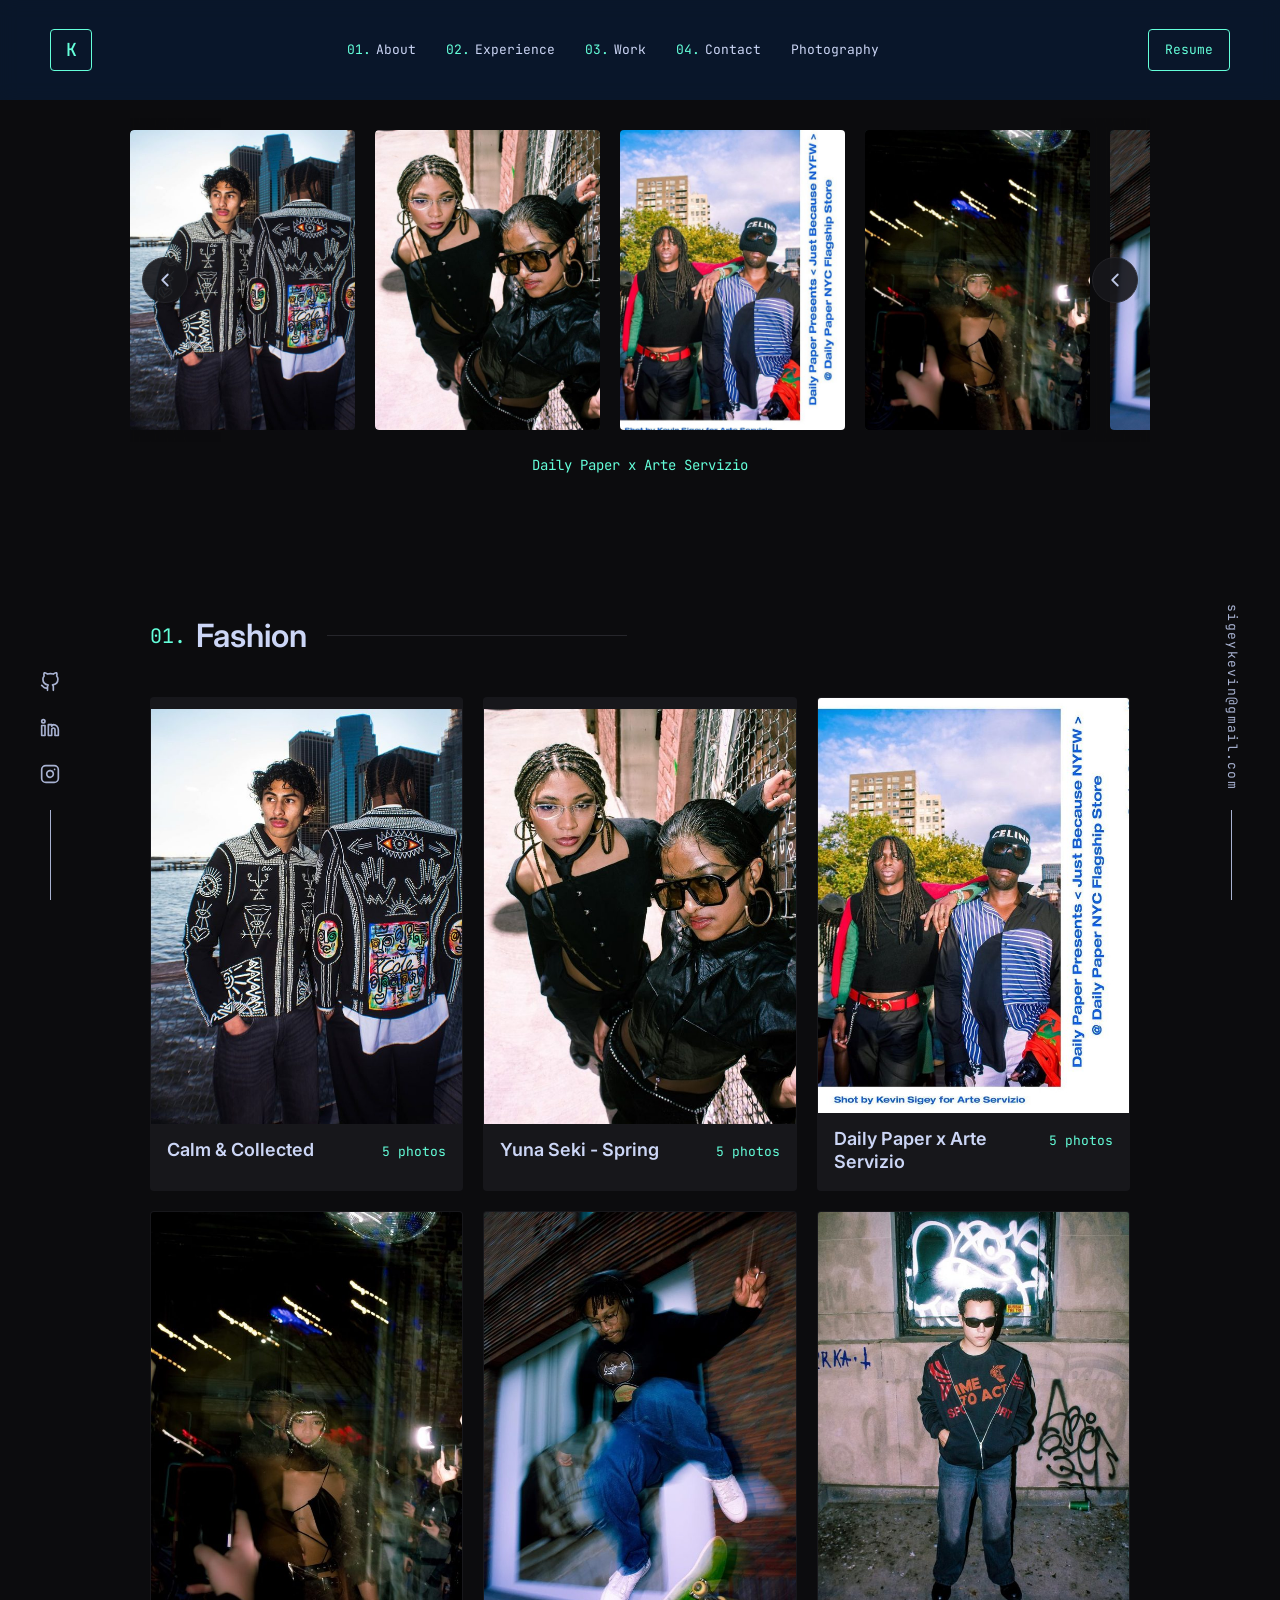
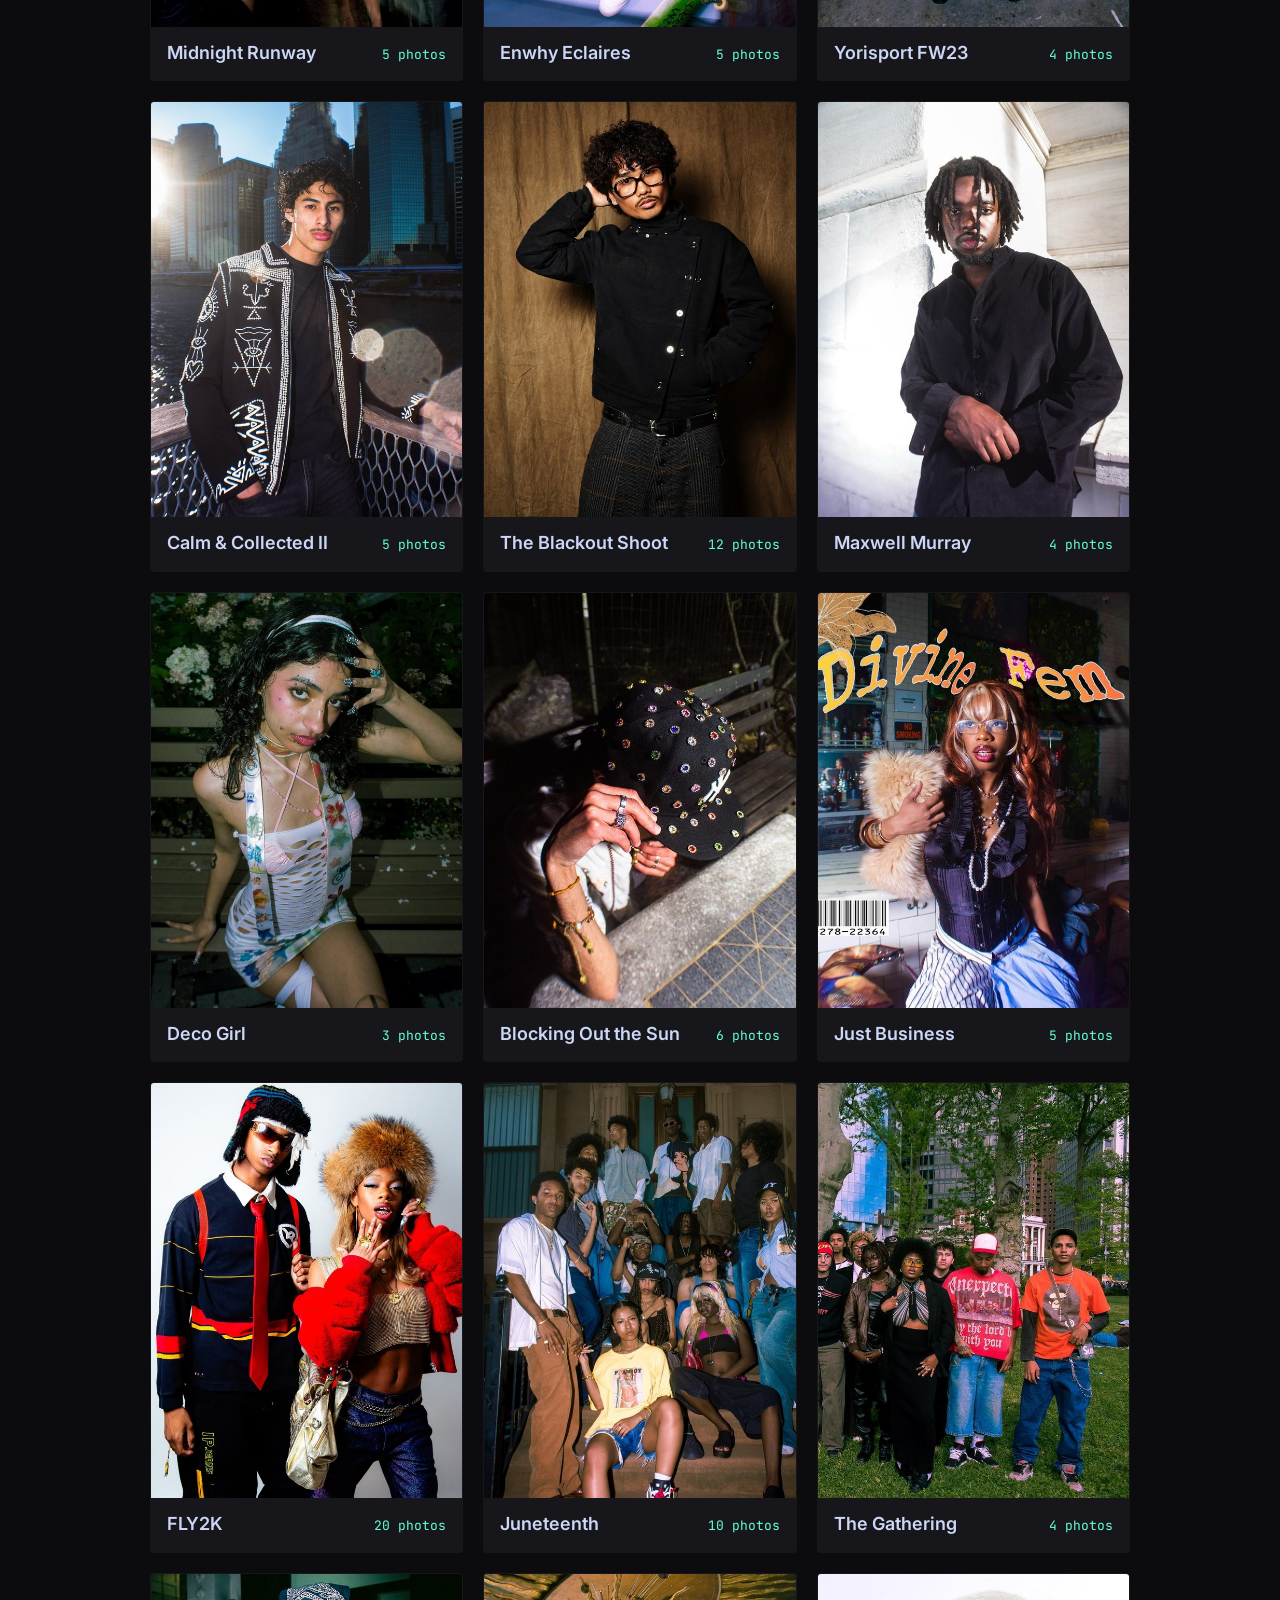
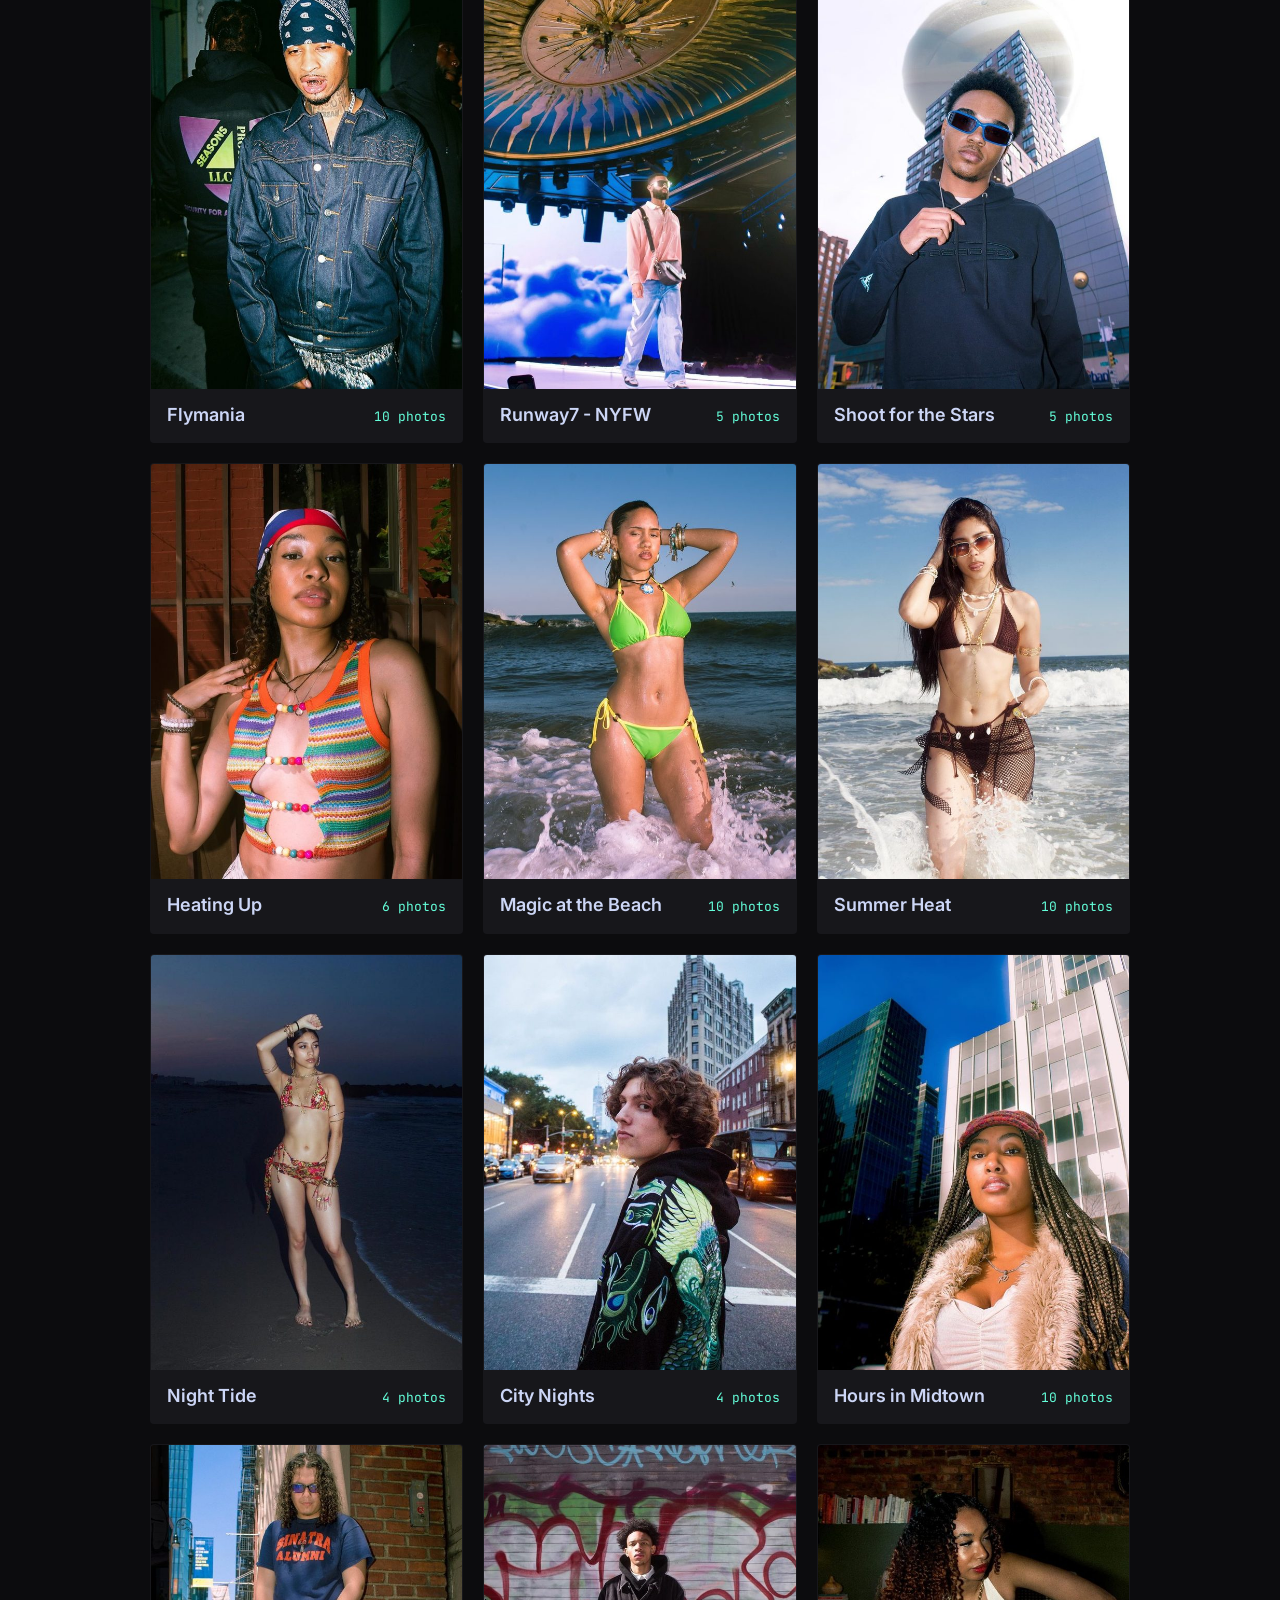
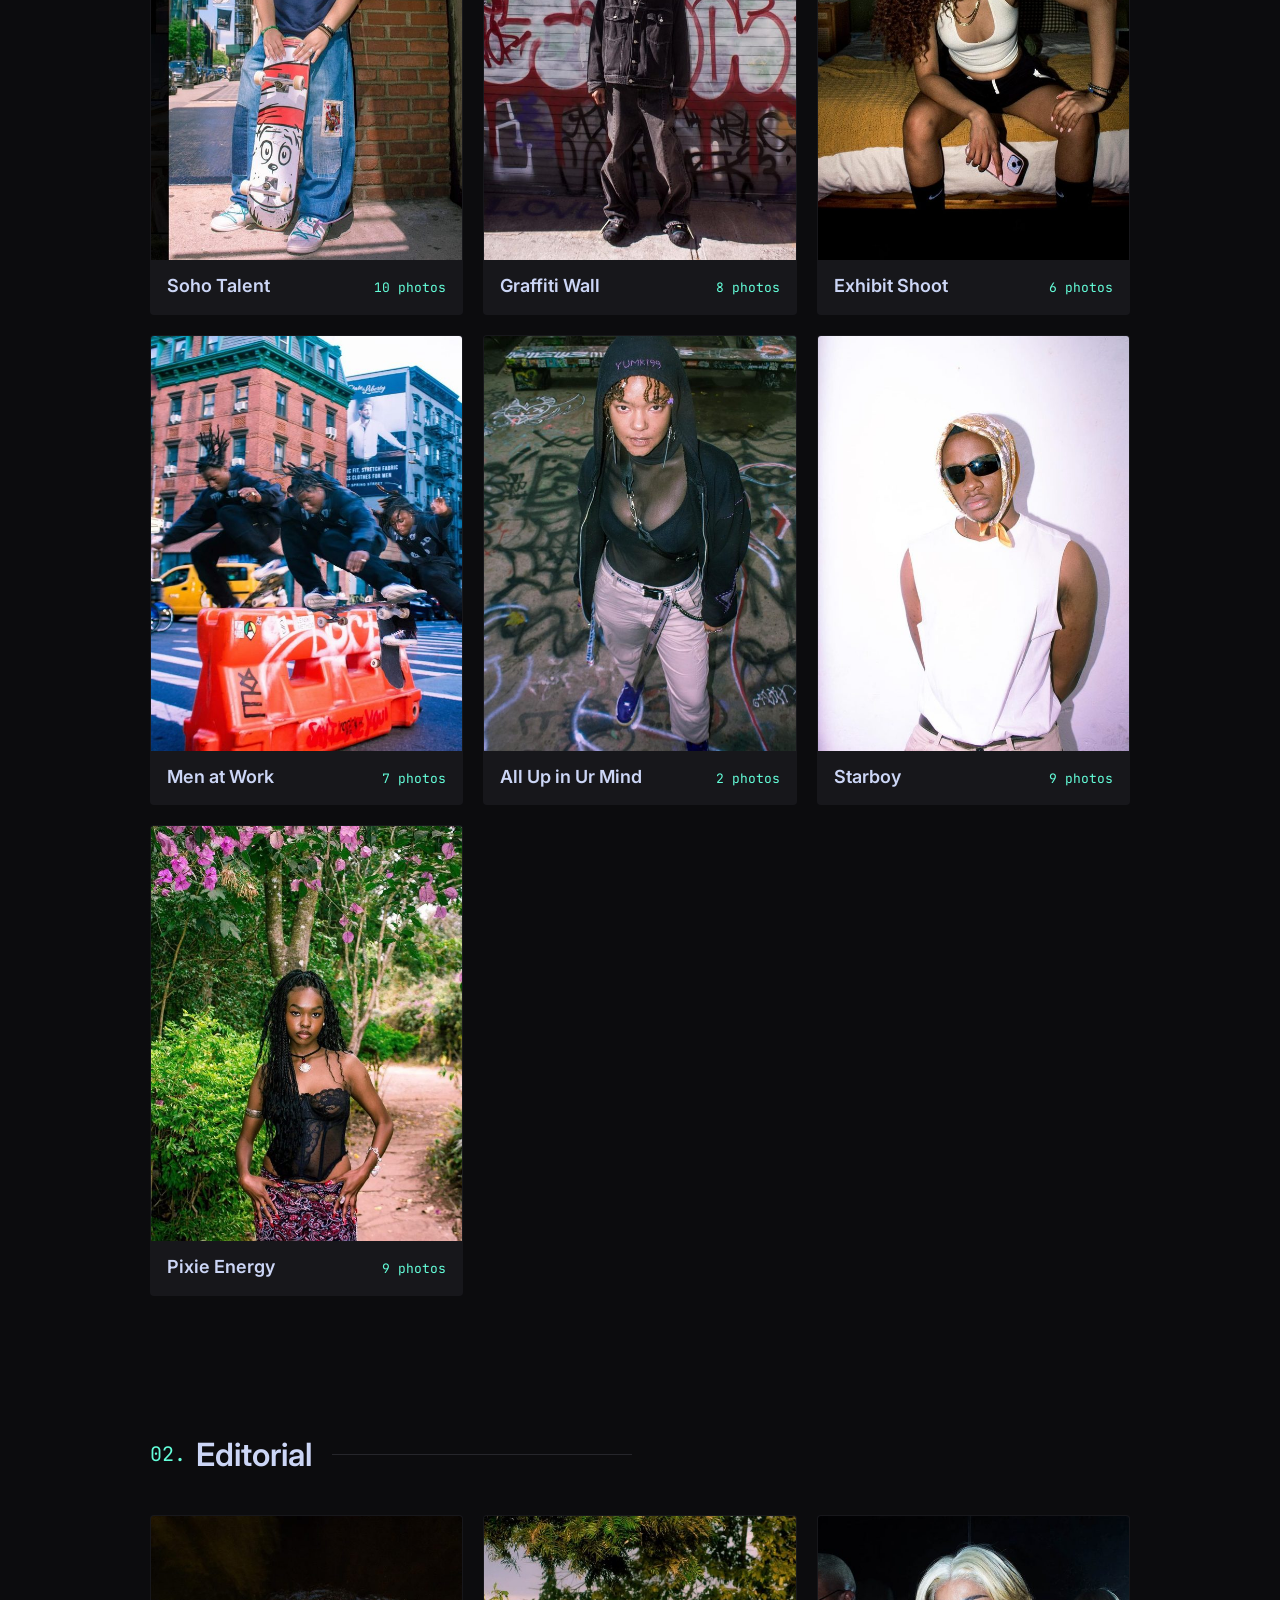
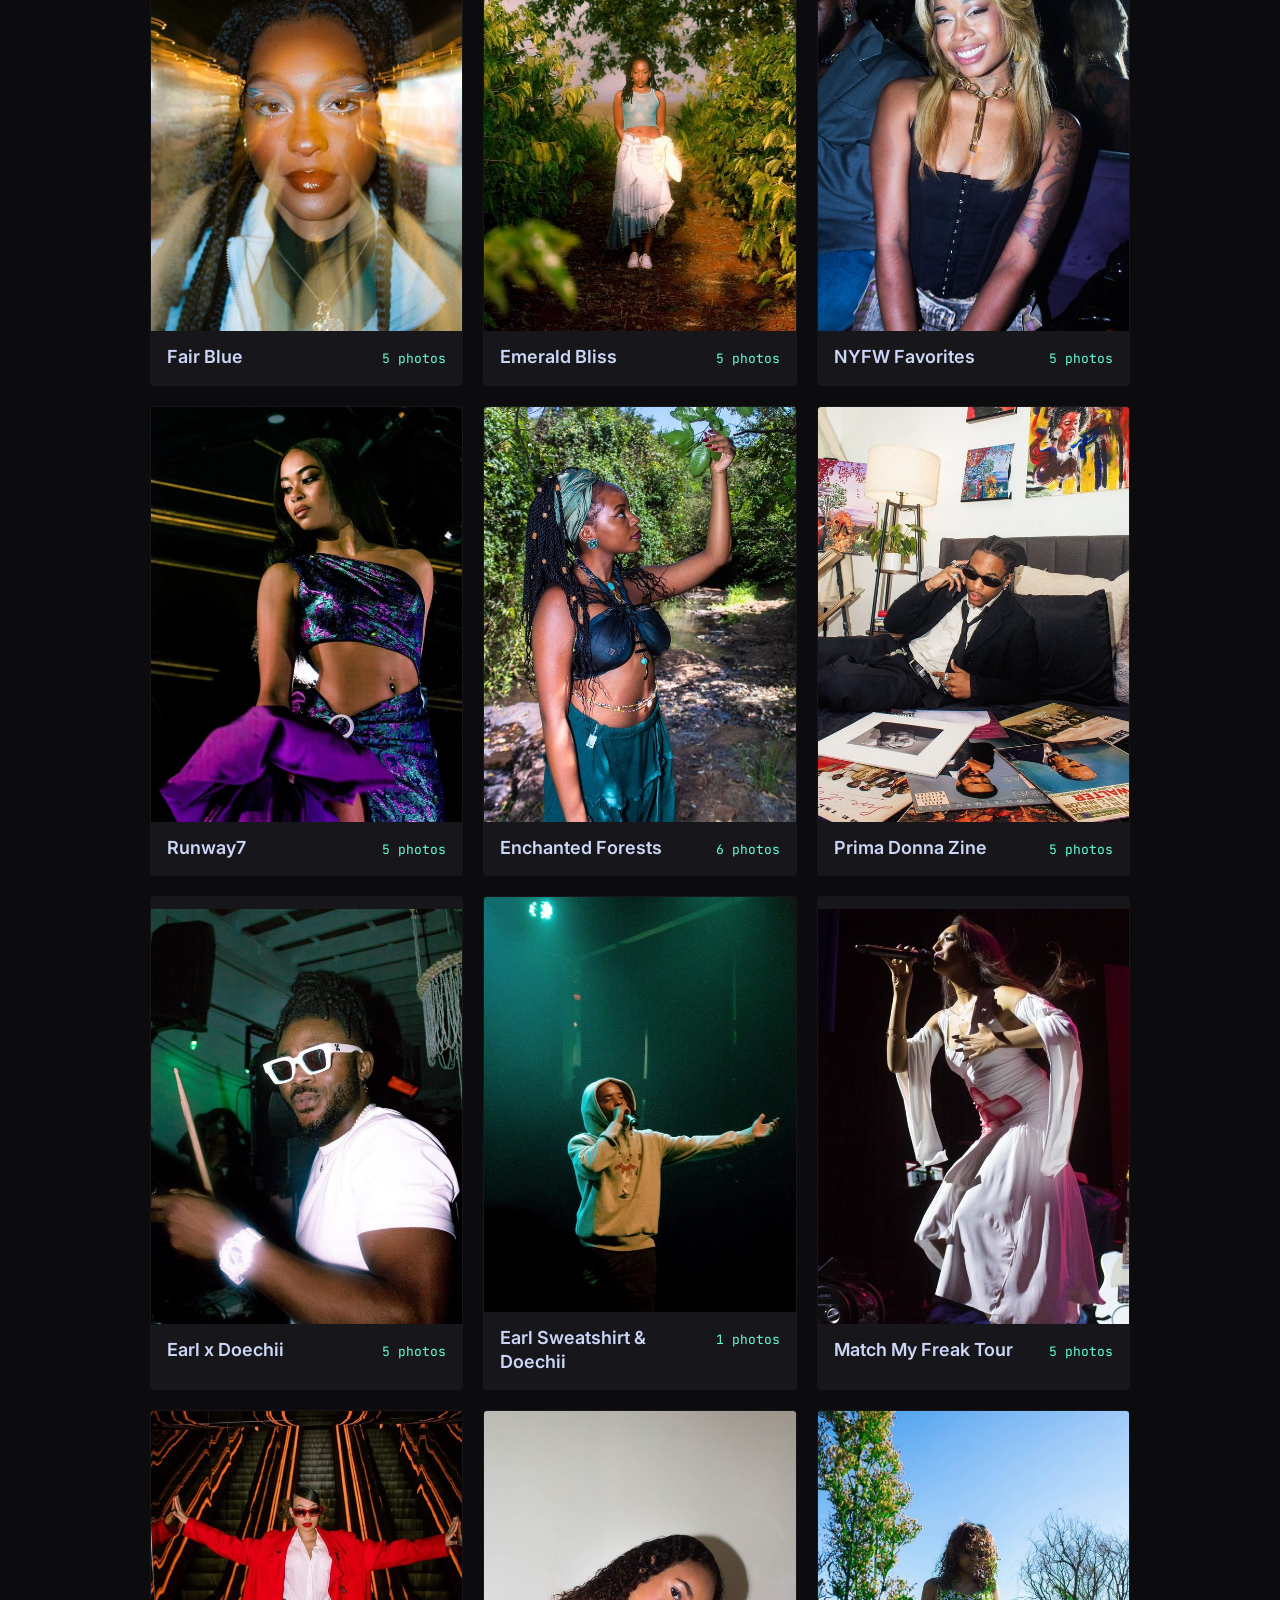
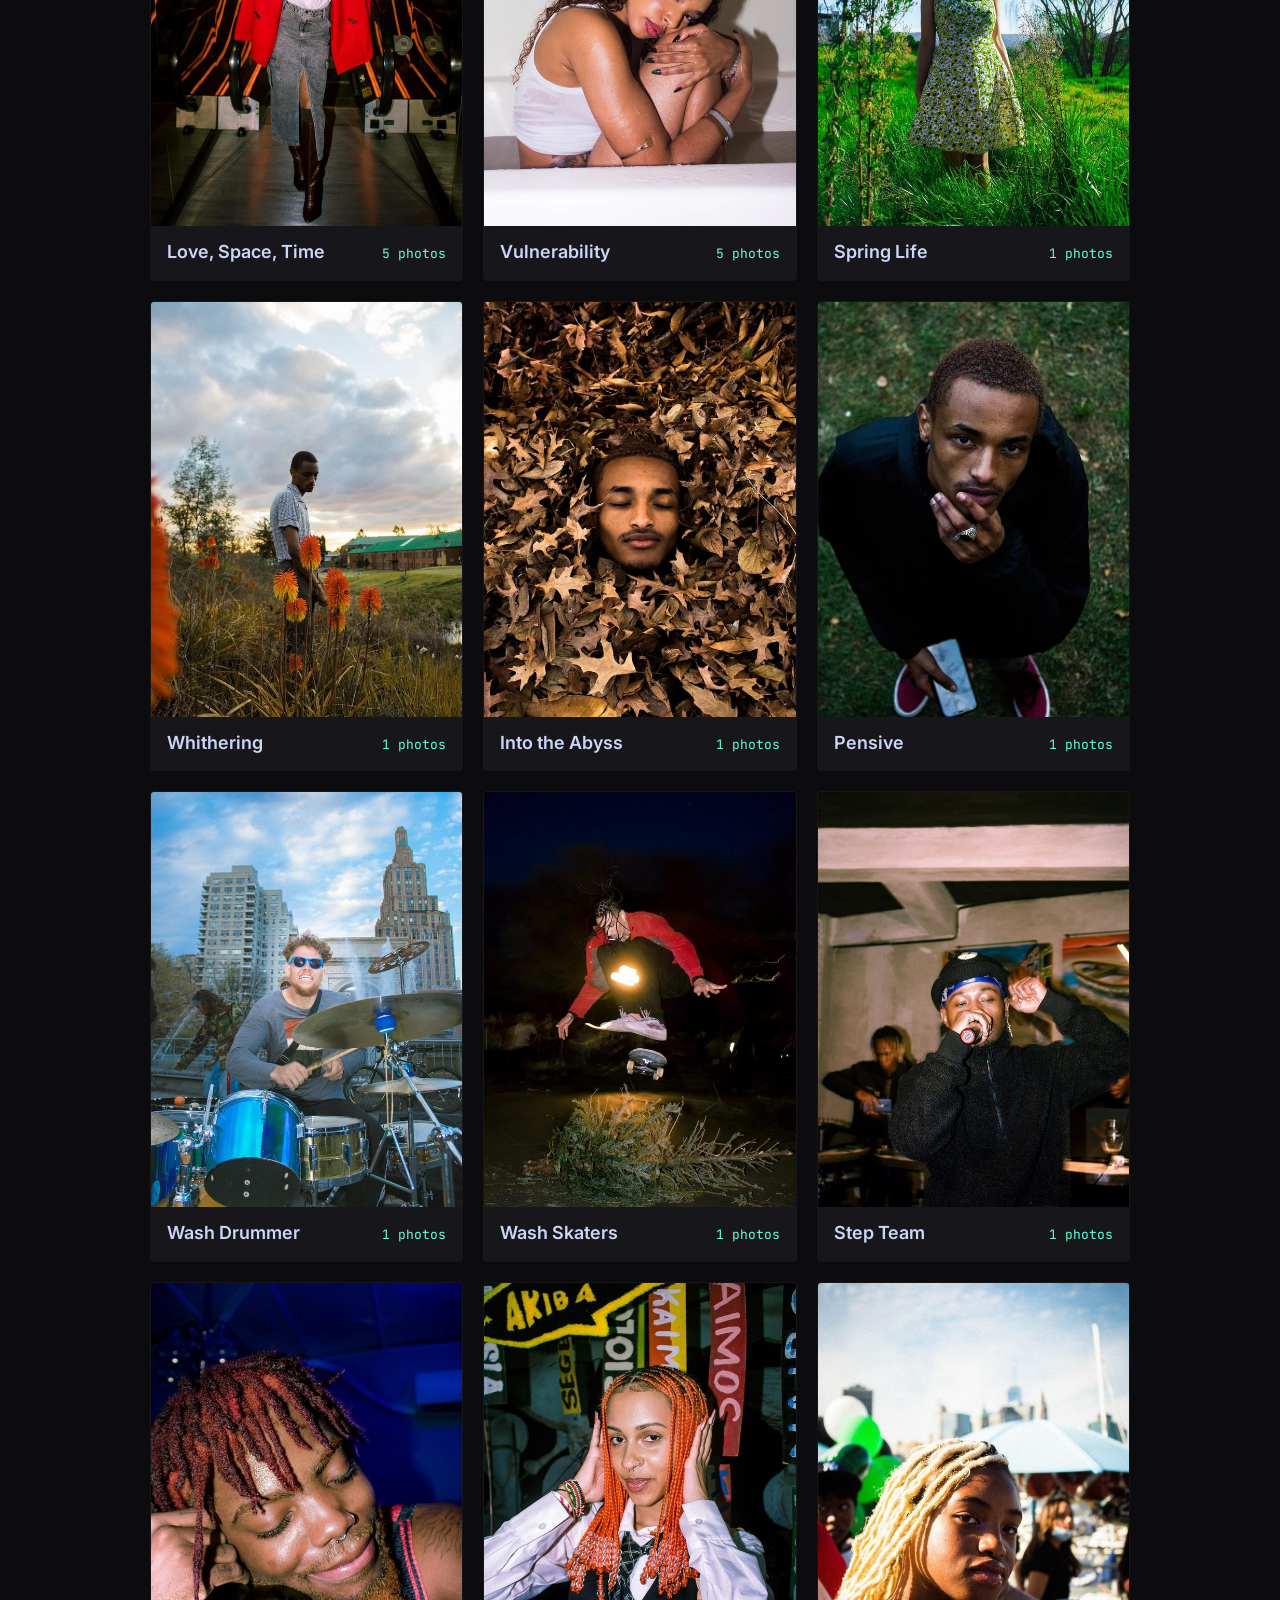
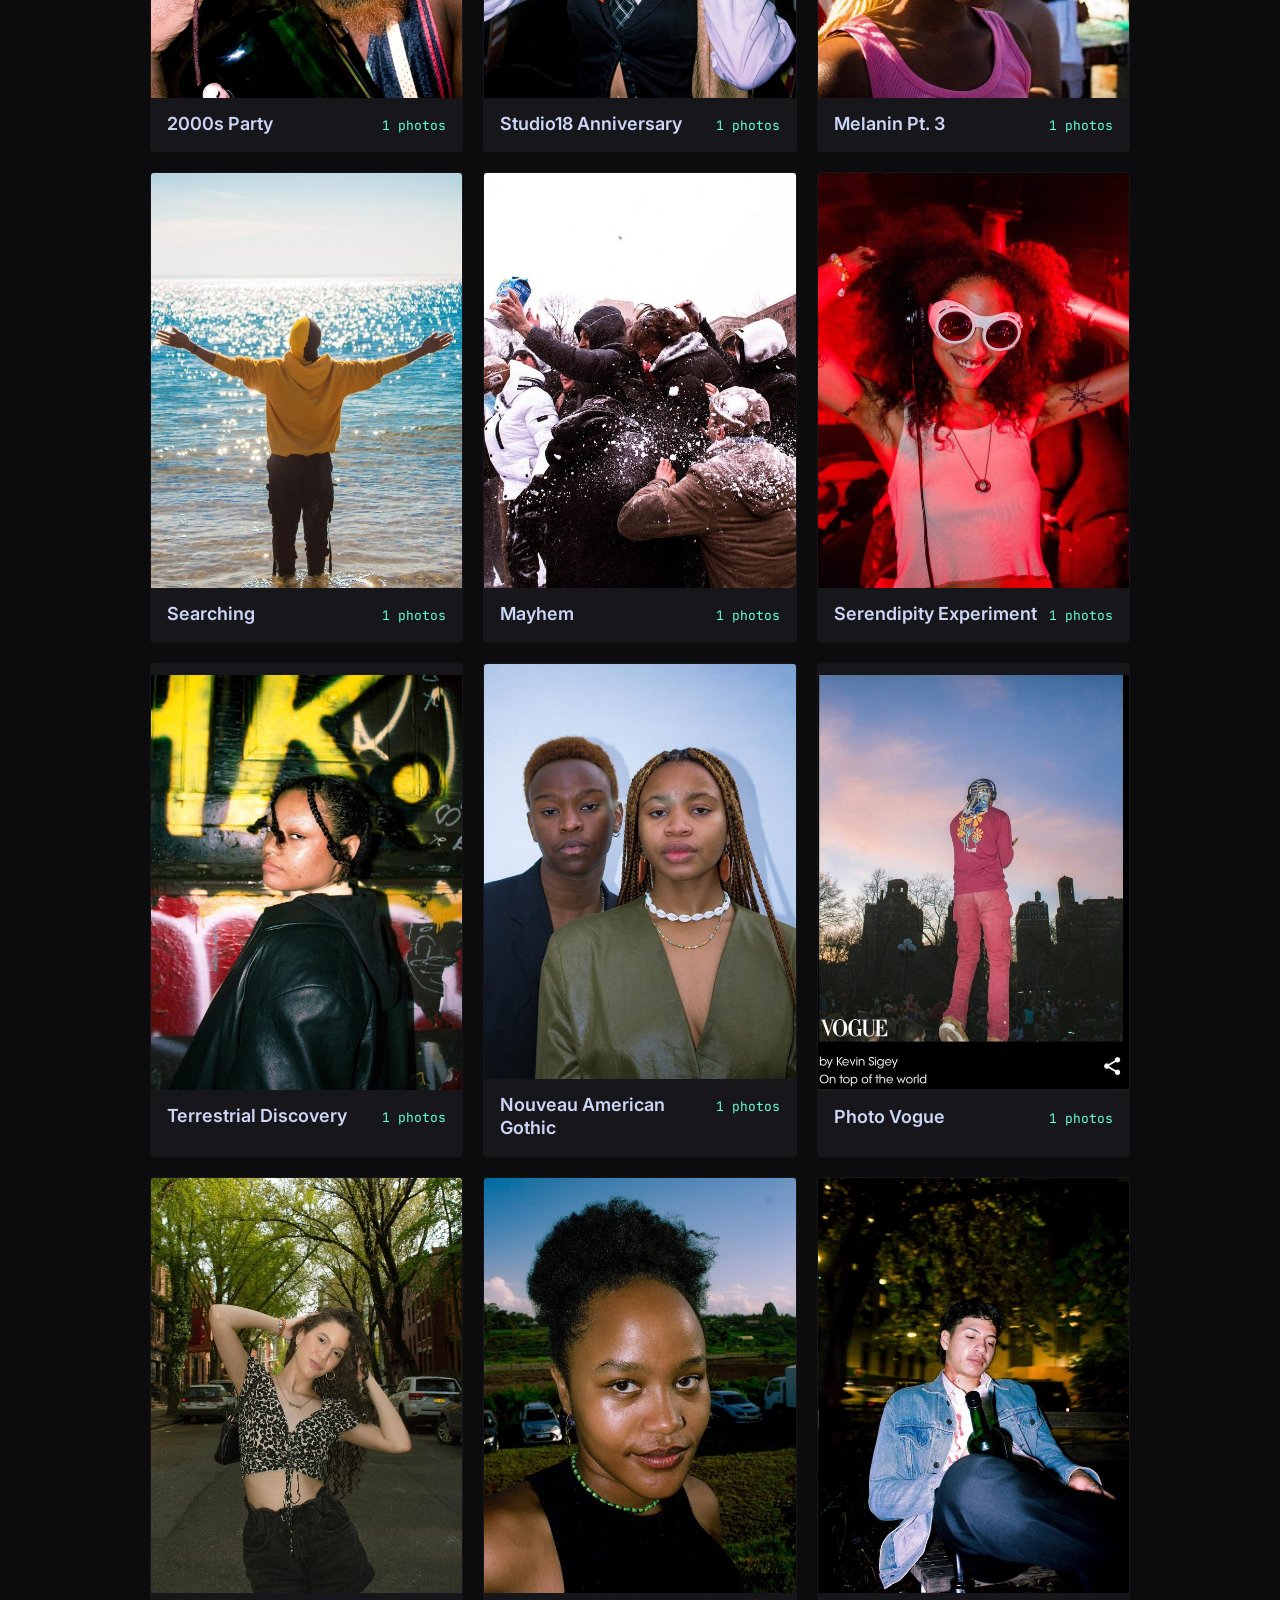
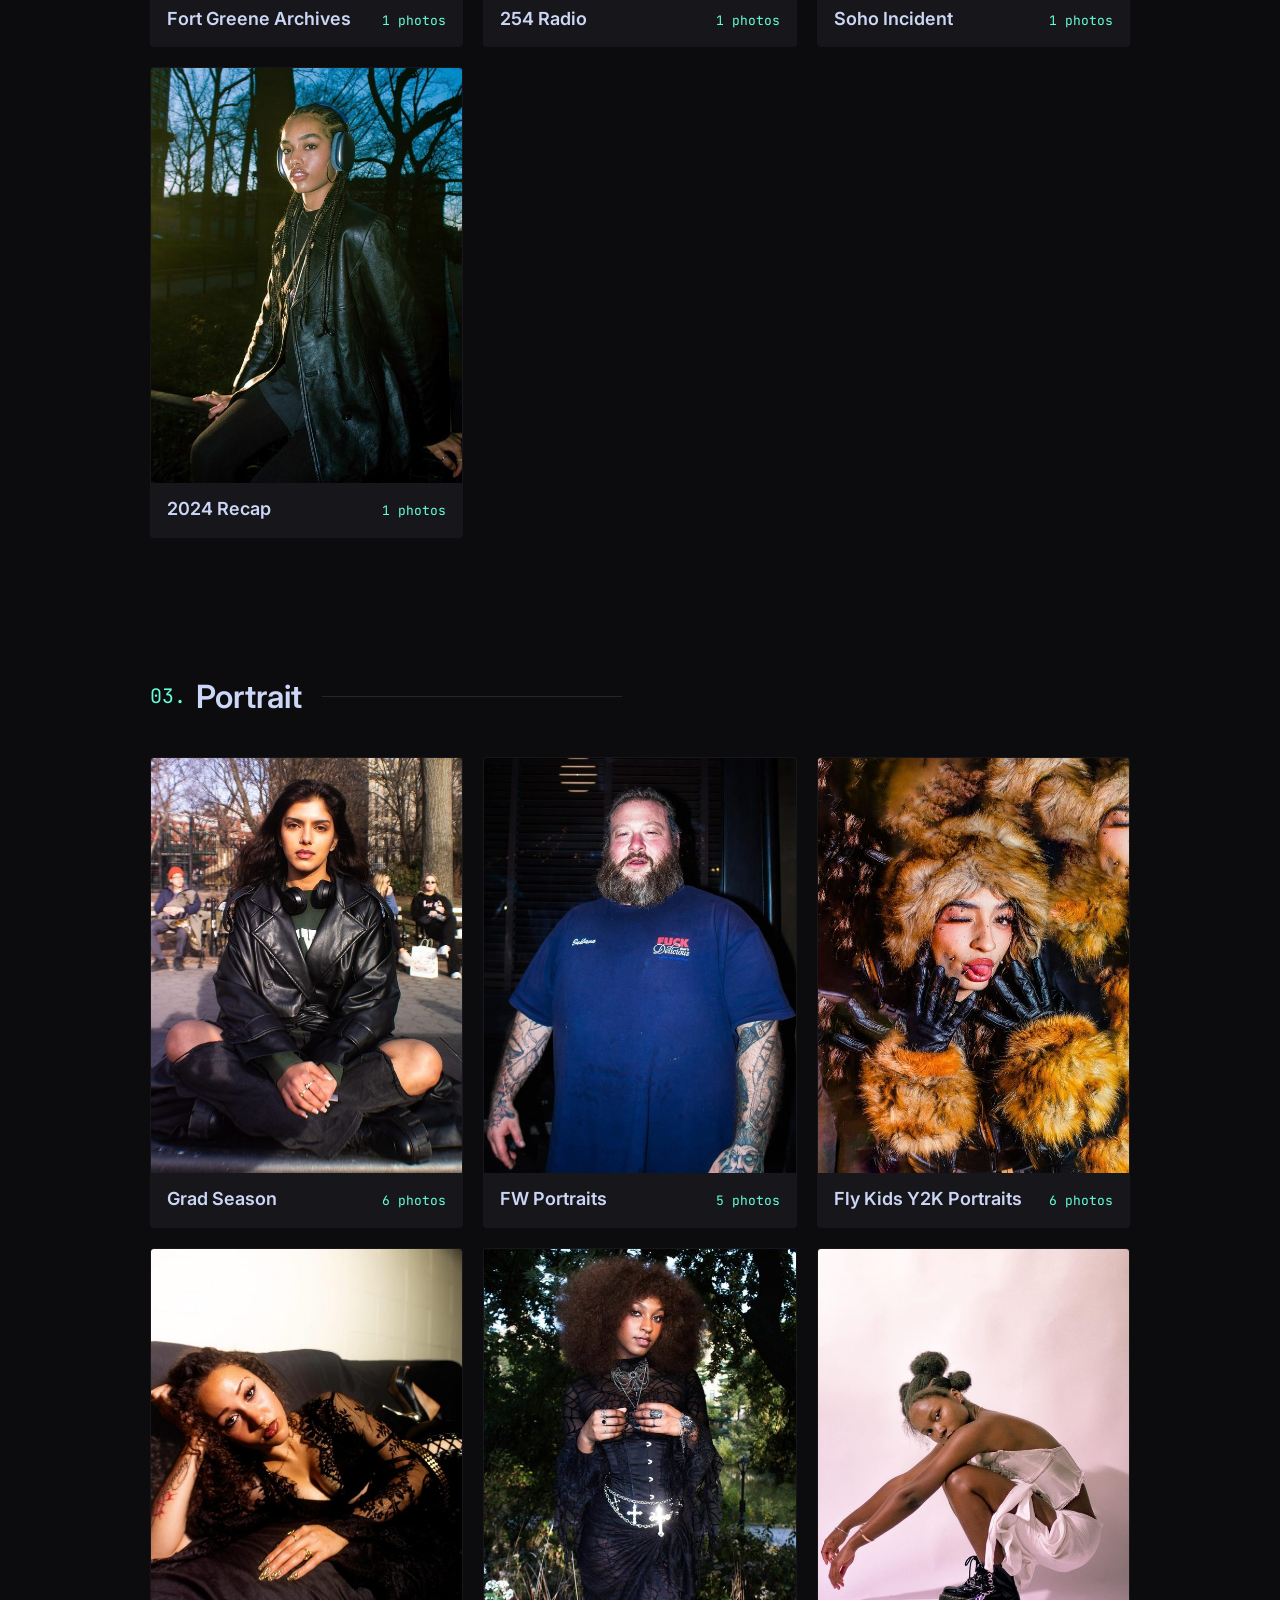
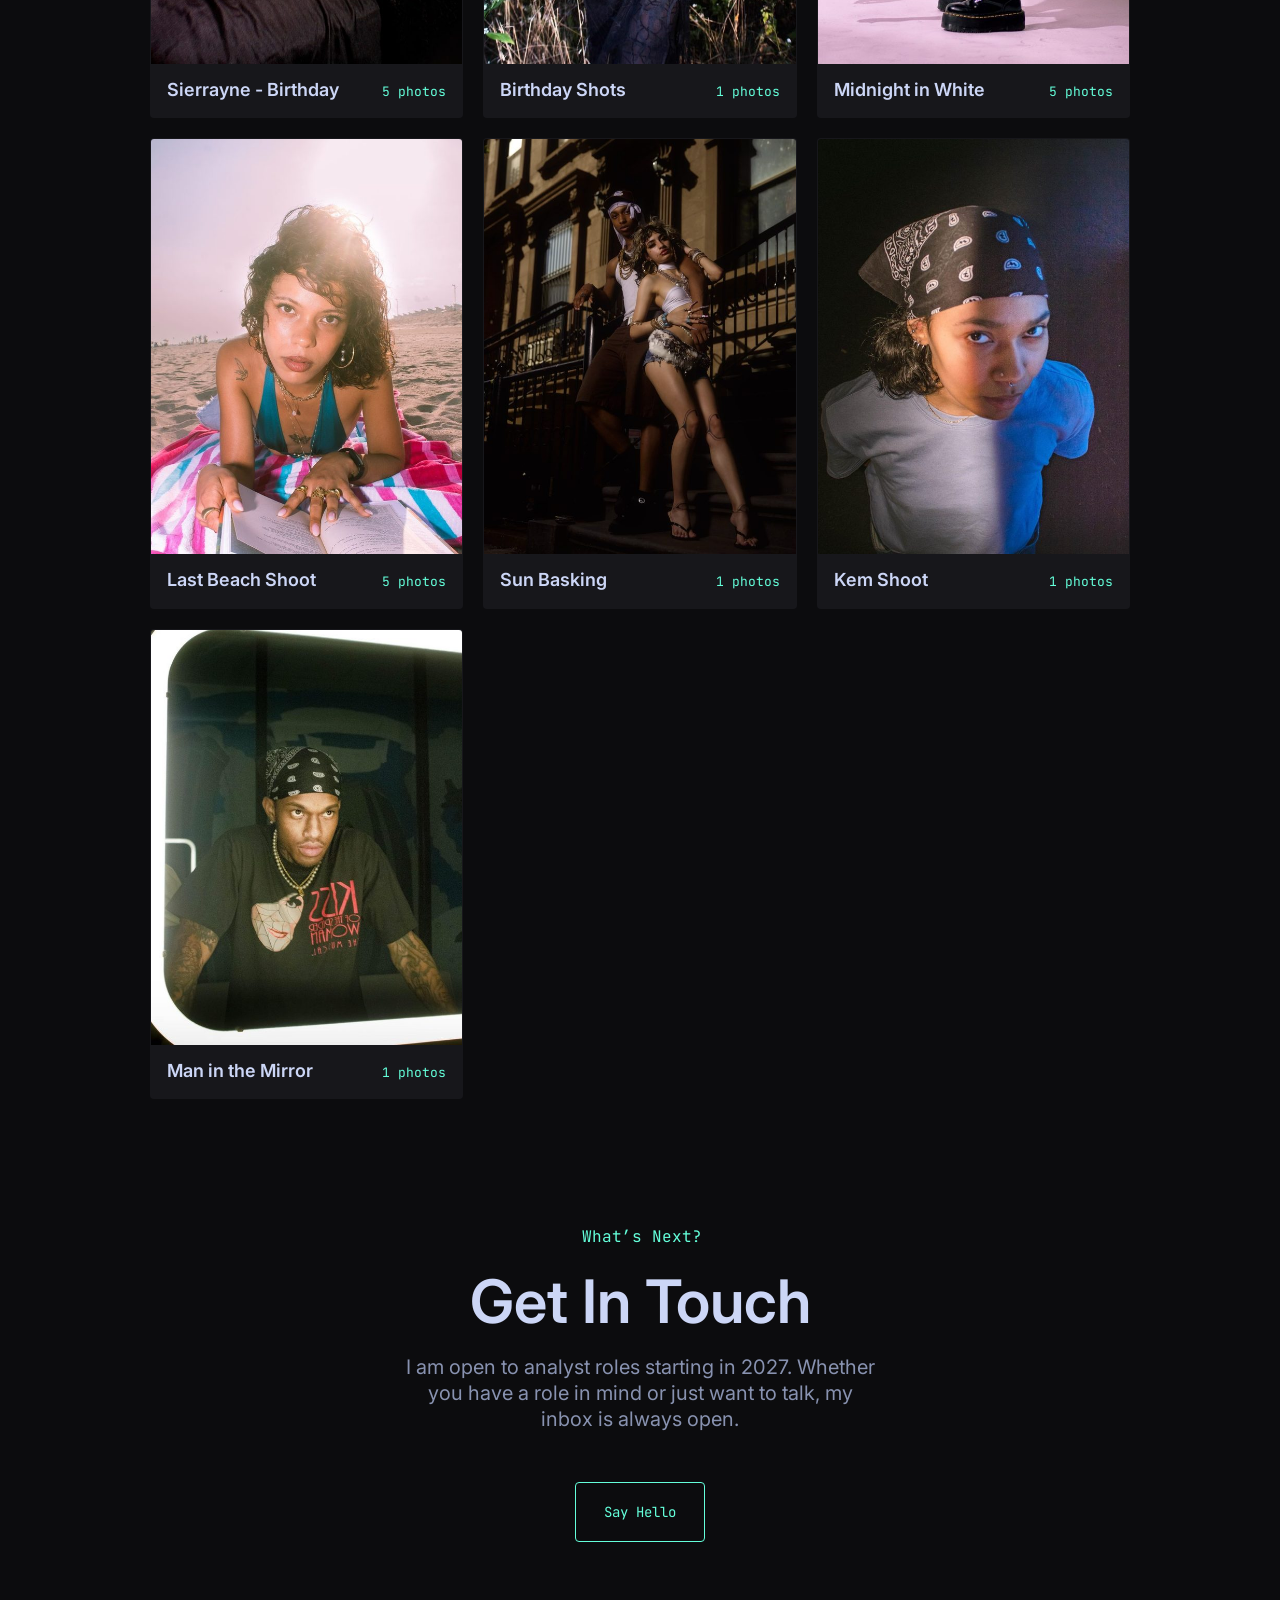
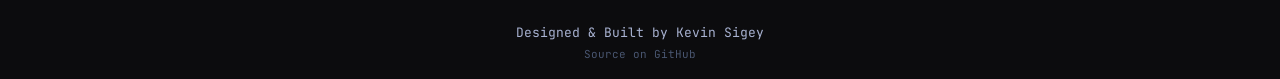
==== commit 61c15881: "reel cycles best-of-everything, opens shoot albums" ====
--- a/photos.html
+++ b/photos.html
@@ -70,43 +70,439 @@
         <div class="reel-track" id="reelTrack">
 <!-- BEGIN REEL -->
         <div class="reel-group">
-          <button type="button" class="reel-item" data-idx="0" data-title="Calm &amp; Collected">
-            <img src="assets/photos/shoots/cole-pearl-jacket/f1.jpg" alt="Photograph from Calm &amp; Collected by Kevin Sigey.">
-          </button>
-          <button type="button" class="reel-item" data-idx="1" data-title="Calm &amp; Collected">
-            <img src="assets/photos/shoots/cole-pearl-jacket/f2.jpg" alt="Photograph from Calm &amp; Collected by Kevin Sigey.">
-          </button>
-          <button type="button" class="reel-item" data-idx="2" data-title="Yuna Seki - Spring">
-            <img src="assets/photos/shoots/yuna-seki-spring/f1.jpg" alt="Photograph from Yuna Seki - Spring by Kevin Sigey.">
-          </button>
-          <button type="button" class="reel-item" data-idx="3" data-title="Yuna Seki - Spring">
-            <img src="assets/photos/shoots/yuna-seki-spring/f2.jpg" alt="Photograph from Yuna Seki - Spring by Kevin Sigey.">
-          </button>
-          <button type="button" class="reel-item" data-idx="4" data-title="Daily Paper x Arte Servizio">
-            <img src="assets/photos/shoots/daily-paper-nyfw/f1.jpg" alt="Photograph from Daily Paper x Arte Servizio by Kevin Sigey.">
-          </button>
-          <button type="button" class="reel-item" data-idx="5" data-title="Daily Paper x Arte Servizio">
-            <img src="assets/photos/shoots/daily-paper-nyfw/f2.jpg" alt="Photograph from Daily Paper x Arte Servizio by Kevin Sigey.">
+          <button type="button" class="reel-item" data-shoot="cole-pearl-jacket" data-title="Calm &amp; Collected">
+            <img src="assets/photos/thumbs/cole-pearl-jacket.jpg" alt="Photograph from Calm &amp; Collected by Kevin Sigey.">
+          </button>
+          <button type="button" class="reel-item" data-shoot="yuna-seki-spring" data-title="Yuna Seki - Spring">
+            <img src="assets/photos/thumbs/yuna-seki-spring.jpg" alt="Photograph from Yuna Seki - Spring by Kevin Sigey.">
+          </button>
+          <button type="button" class="reel-item" data-shoot="daily-paper-nyfw" data-title="Daily Paper x Arte Servizio">
+            <img src="assets/photos/thumbs/daily-paper-nyfw.jpg" alt="Photograph from Daily Paper x Arte Servizio by Kevin Sigey.">
+          </button>
+          <button type="button" class="reel-item" data-shoot="midnight-runway" data-title="Midnight Runway">
+            <img src="assets/photos/thumbs/midnight-runway.jpg" alt="Photograph from Midnight Runway by Kevin Sigey.">
+          </button>
+          <button type="button" class="reel-item" data-shoot="enwhy-eclaires" data-title="Enwhy Eclaires">
+            <img src="assets/photos/thumbs/enwhy-eclaires.jpg" alt="Photograph from Enwhy Eclaires by Kevin Sigey.">
+          </button>
+          <button type="button" class="reel-item" data-shoot="yorisport-f23" data-title="Yorisport FW23">
+            <img src="assets/photos/thumbs/yorisport-f23.jpg" alt="Photograph from Yorisport FW23 by Kevin Sigey.">
+          </button>
+          <button type="button" class="reel-item" data-shoot="cole-pearl-jacket-b" data-title="Calm &amp; Collected II">
+            <img src="assets/photos/thumbs/cole-pearl-jacket-b.jpg" alt="Photograph from Calm &amp; Collected II by Kevin Sigey." loading="lazy">
+          </button>
+          <button type="button" class="reel-item" data-shoot="the-blackout-shoot" data-title="The Blackout Shoot">
+            <img src="assets/photos/thumbs/the-blackout-shoot.jpg" alt="Photograph from The Blackout Shoot by Kevin Sigey." loading="lazy">
+          </button>
+          <button type="button" class="reel-item" data-shoot="maxwell-murray" data-title="Maxwell Murray">
+            <img src="assets/photos/thumbs/maxwell-murray.jpg" alt="Photograph from Maxwell Murray by Kevin Sigey." loading="lazy">
+          </button>
+          <button type="button" class="reel-item" data-shoot="deco-girl" data-title="Deco Girl">
+            <img src="assets/photos/thumbs/deco-girl.jpg" alt="Photograph from Deco Girl by Kevin Sigey." loading="lazy">
+          </button>
+          <button type="button" class="reel-item" data-shoot="blocking-out-the-sun" data-title="Blocking Out the Sun">
+            <img src="assets/photos/thumbs/blocking-out-the-sun.jpg" alt="Photograph from Blocking Out the Sun by Kevin Sigey." loading="lazy">
+          </button>
+          <button type="button" class="reel-item" data-shoot="just-business" data-title="Just Business">
+            <img src="assets/photos/thumbs/just-business.jpg" alt="Photograph from Just Business by Kevin Sigey." loading="lazy">
+          </button>
+          <button type="button" class="reel-item" data-shoot="fly2k" data-title="FLY2K">
+            <img src="assets/photos/thumbs/fly2k.jpg" alt="Photograph from FLY2K by Kevin Sigey." loading="lazy">
+          </button>
+          <button type="button" class="reel-item" data-shoot="juneteenth" data-title="Juneteenth">
+            <img src="assets/photos/thumbs/juneteenth.jpg" alt="Photograph from Juneteenth by Kevin Sigey." loading="lazy">
+          </button>
+          <button type="button" class="reel-item" data-shoot="the-gathering" data-title="The Gathering">
+            <img src="assets/photos/thumbs/the-gathering.jpg" alt="Photograph from The Gathering by Kevin Sigey." loading="lazy">
+          </button>
+          <button type="button" class="reel-item" data-shoot="flymania" data-title="Flymania">
+            <img src="assets/photos/thumbs/flymania.jpg" alt="Photograph from Flymania by Kevin Sigey." loading="lazy">
+          </button>
+          <button type="button" class="reel-item" data-shoot="runway7-nyfw" data-title="Runway7 - NYFW">
+            <img src="assets/photos/thumbs/runway7-nyfw.jpg" alt="Photograph from Runway7 - NYFW by Kevin Sigey." loading="lazy">
+          </button>
+          <button type="button" class="reel-item" data-shoot="shoot-for-the-stars" data-title="Shoot for the Stars">
+            <img src="assets/photos/thumbs/shoot-for-the-stars.jpg" alt="Photograph from Shoot for the Stars by Kevin Sigey." loading="lazy">
+          </button>
+          <button type="button" class="reel-item" data-shoot="fair-blue" data-title="Fair Blue">
+            <img src="assets/photos/thumbs/fair-blue.jpg" alt="Photograph from Fair Blue by Kevin Sigey." loading="lazy">
+          </button>
+          <button type="button" class="reel-item" data-shoot="emerald-bliss" data-title="Emerald Bliss">
+            <img src="assets/photos/thumbs/emerald-bliss.jpg" alt="Photograph from Emerald Bliss by Kevin Sigey." loading="lazy">
+          </button>
+          <button type="button" class="reel-item" data-shoot="nyfw-favorites" data-title="NYFW Favorites">
+            <img src="assets/photos/thumbs/nyfw-favorites.jpg" alt="Photograph from NYFW Favorites by Kevin Sigey." loading="lazy">
+          </button>
+          <button type="button" class="reel-item" data-shoot="runway7-fw" data-title="Runway7">
+            <img src="assets/photos/thumbs/runway7-fw.jpg" alt="Photograph from Runway7 by Kevin Sigey." loading="lazy">
+          </button>
+          <button type="button" class="reel-item" data-shoot="enchanted-forests" data-title="Enchanted Forests">
+            <img src="assets/photos/thumbs/enchanted-forests.jpg" alt="Photograph from Enchanted Forests by Kevin Sigey." loading="lazy">
+          </button>
+          <button type="button" class="reel-item" data-shoot="primadonna-zine" data-title="Prima Donna Zine">
+            <img src="assets/photos/thumbs/primadonna-zine.jpg" alt="Photograph from Prima Donna Zine by Kevin Sigey." loading="lazy">
+          </button>
+          <button type="button" class="reel-item" data-shoot="earl-doechii" data-title="Earl x Doechii">
+            <img src="assets/photos/thumbs/earl-doechii.jpg" alt="Photograph from Earl x Doechii by Kevin Sigey." loading="lazy">
+          </button>
+          <button type="button" class="reel-item" data-shoot="earl-sweatshirt-doechii" data-title="Earl Sweatshirt &amp; Doechii">
+            <img src="assets/photos/thumbs/earl-sweatshirt-doechii.jpg" alt="Photograph from Earl Sweatshirt &amp; Doechii by Kevin Sigey." loading="lazy">
+          </button>
+          <button type="button" class="reel-item" data-shoot="match-my-freak" data-title="Match My Freak Tour">
+            <img src="assets/photos/thumbs/match-my-freak.jpg" alt="Photograph from Match My Freak Tour by Kevin Sigey." loading="lazy">
+          </button>
+          <button type="button" class="reel-item" data-shoot="love-space-time" data-title="Love, Space, Time">
+            <img src="assets/photos/thumbs/love-space-time.jpg" alt="Photograph from Love, Space, Time by Kevin Sigey." loading="lazy">
+          </button>
+          <button type="button" class="reel-item" data-shoot="vulnerability" data-title="Vulnerability">
+            <img src="assets/photos/thumbs/vulnerability.jpg" alt="Photograph from Vulnerability by Kevin Sigey." loading="lazy">
+          </button>
+          <button type="button" class="reel-item" data-shoot="grad-shoots" data-title="Grad Season">
+            <img src="assets/photos/thumbs/grad-shoots.jpg" alt="Photograph from Grad Season by Kevin Sigey." loading="lazy">
+          </button>
+          <button type="button" class="reel-item" data-shoot="fw-portraits" data-title="FW Portraits">
+            <img src="assets/photos/thumbs/fw-portraits.jpg" alt="Photograph from FW Portraits by Kevin Sigey." loading="lazy">
+          </button>
+          <button type="button" class="reel-item" data-shoot="flykids-y2k-portraits" data-title="Fly Kids Y2K Portraits">
+            <img src="assets/photos/thumbs/flykids-y2k-portraits.jpg" alt="Photograph from Fly Kids Y2K Portraits by Kevin Sigey." loading="lazy">
+          </button>
+          <button type="button" class="reel-item" data-shoot="sierrayne-birthday" data-title="Sierrayne - Birthday">
+            <img src="assets/photos/thumbs/sierrayne-birthday.jpg" alt="Photograph from Sierrayne - Birthday by Kevin Sigey." loading="lazy">
+          </button>
+          <button type="button" class="reel-item" data-shoot="birthday-shots" data-title="Birthday Shots">
+            <img src="assets/photos/thumbs/birthday-shots.jpg" alt="Photograph from Birthday Shots by Kevin Sigey." loading="lazy">
+          </button>
+          <button type="button" class="reel-item" data-shoot="midnight-in-white" data-title="Midnight in White">
+            <img src="assets/photos/thumbs/midnight-in-white.jpg" alt="Photograph from Midnight in White by Kevin Sigey." loading="lazy">
+          </button>
+          <button type="button" class="reel-item" data-shoot="last-beach-shoot" data-title="Last Beach Shoot">
+            <img src="assets/photos/thumbs/last-beach-shoot.jpg" alt="Photograph from Last Beach Shoot by Kevin Sigey." loading="lazy">
+          </button>
+          <button type="button" class="reel-item" data-shoot="sun-basking" data-title="Sun Basking">
+            <img src="assets/photos/thumbs/sun-basking.jpg" alt="Photograph from Sun Basking by Kevin Sigey." loading="lazy">
+          </button>
+          <button type="button" class="reel-item" data-shoot="heating-up" data-title="Heating Up">
+            <img src="assets/photos/thumbs/heating-up.jpg" alt="Photograph from Heating Up by Kevin Sigey." loading="lazy">
+          </button>
+          <button type="button" class="reel-item" data-shoot="magic-at-the-beach" data-title="Magic at the Beach">
+            <img src="assets/photos/thumbs/magic-at-the-beach.jpg" alt="Photograph from Magic at the Beach by Kevin Sigey." loading="lazy">
+          </button>
+          <button type="button" class="reel-item" data-shoot="summer-heat" data-title="Summer Heat">
+            <img src="assets/photos/thumbs/summer-heat.jpg" alt="Photograph from Summer Heat by Kevin Sigey." loading="lazy">
+          </button>
+          <button type="button" class="reel-item" data-shoot="night-tide" data-title="Night Tide">
+            <img src="assets/photos/thumbs/night-tide.jpg" alt="Photograph from Night Tide by Kevin Sigey." loading="lazy">
+          </button>
+          <button type="button" class="reel-item" data-shoot="city-nights" data-title="City Nights">
+            <img src="assets/photos/thumbs/city-nights.jpg" alt="Photograph from City Nights by Kevin Sigey." loading="lazy">
+          </button>
+          <button type="button" class="reel-item" data-shoot="hours-in-midtown" data-title="Hours in Midtown">
+            <img src="assets/photos/thumbs/hours-in-midtown.jpg" alt="Photograph from Hours in Midtown by Kevin Sigey." loading="lazy">
+          </button>
+          <button type="button" class="reel-item" data-shoot="soho-talent" data-title="Soho Talent">
+            <img src="assets/photos/thumbs/soho-talent.jpg" alt="Photograph from Soho Talent by Kevin Sigey." loading="lazy">
+          </button>
+          <button type="button" class="reel-item" data-shoot="graffiti-wall" data-title="Graffiti Wall">
+            <img src="assets/photos/thumbs/graffiti-wall.jpg" alt="Photograph from Graffiti Wall by Kevin Sigey." loading="lazy">
+          </button>
+          <button type="button" class="reel-item" data-shoot="exhibit-shoot" data-title="Exhibit Shoot">
+            <img src="assets/photos/thumbs/exhibit-shoot.jpg" alt="Photograph from Exhibit Shoot by Kevin Sigey." loading="lazy">
+          </button>
+          <button type="button" class="reel-item" data-shoot="men-at-work" data-title="Men at Work">
+            <img src="assets/photos/thumbs/men-at-work.jpg" alt="Photograph from Men at Work by Kevin Sigey." loading="lazy">
+          </button>
+          <button type="button" class="reel-item" data-shoot="all-up-in-ur-mind" data-title="All Up in Ur Mind">
+            <img src="assets/photos/thumbs/all-up-in-ur-mind.jpg" alt="Photograph from All Up in Ur Mind by Kevin Sigey." loading="lazy">
+          </button>
+          <button type="button" class="reel-item" data-shoot="starboy" data-title="Starboy">
+            <img src="assets/photos/thumbs/starboy.jpg" alt="Photograph from Starboy by Kevin Sigey." loading="lazy">
+          </button>
+          <button type="button" class="reel-item" data-shoot="spring-life" data-title="Spring Life">
+            <img src="assets/photos/thumbs/spring-life.jpg" alt="Photograph from Spring Life by Kevin Sigey." loading="lazy">
+          </button>
+          <button type="button" class="reel-item" data-shoot="whithering" data-title="Whithering">
+            <img src="assets/photos/thumbs/whithering.jpg" alt="Photograph from Whithering by Kevin Sigey." loading="lazy">
+          </button>
+          <button type="button" class="reel-item" data-shoot="into-the-abyss" data-title="Into the Abyss">
+            <img src="assets/photos/thumbs/into-the-abyss.jpg" alt="Photograph from Into the Abyss by Kevin Sigey." loading="lazy">
+          </button>
+          <button type="button" class="reel-item" data-shoot="pensive" data-title="Pensive">
+            <img src="assets/photos/thumbs/pensive.jpg" alt="Photograph from Pensive by Kevin Sigey." loading="lazy">
+          </button>
+          <button type="button" class="reel-item" data-shoot="wash-drummer" data-title="Wash Drummer">
+            <img src="assets/photos/thumbs/wash-drummer.jpg" alt="Photograph from Wash Drummer by Kevin Sigey." loading="lazy">
+          </button>
+          <button type="button" class="reel-item" data-shoot="wash-skaters" data-title="Wash Skaters">
+            <img src="assets/photos/thumbs/wash-skaters.jpg" alt="Photograph from Wash Skaters by Kevin Sigey." loading="lazy">
+          </button>
+          <button type="button" class="reel-item" data-shoot="step-team" data-title="Step Team">
+            <img src="assets/photos/thumbs/step-team.jpg" alt="Photograph from Step Team by Kevin Sigey." loading="lazy">
+          </button>
+          <button type="button" class="reel-item" data-shoot="2000s-party" data-title="2000s Party">
+            <img src="assets/photos/thumbs/2000s-party.jpg" alt="Photograph from 2000s Party by Kevin Sigey." loading="lazy">
+          </button>
+          <button type="button" class="reel-item" data-shoot="studio18-anniversary" data-title="Studio18 Anniversary">
+            <img src="assets/photos/thumbs/studio18-anniversary.jpg" alt="Photograph from Studio18 Anniversary by Kevin Sigey." loading="lazy">
+          </button>
+          <button type="button" class="reel-item" data-shoot="melanin-pt3" data-title="Melanin Pt. 3">
+            <img src="assets/photos/thumbs/melanin-pt3.jpg" alt="Photograph from Melanin Pt. 3 by Kevin Sigey." loading="lazy">
+          </button>
+          <button type="button" class="reel-item" data-shoot="searching" data-title="Searching">
+            <img src="assets/photos/thumbs/searching.jpg" alt="Photograph from Searching by Kevin Sigey." loading="lazy">
+          </button>
+          <button type="button" class="reel-item" data-shoot="mayhem" data-title="Mayhem">
+            <img src="assets/photos/thumbs/mayhem.jpg" alt="Photograph from Mayhem by Kevin Sigey." loading="lazy">
+          </button>
+          <button type="button" class="reel-item" data-shoot="serendipity-experiment" data-title="Serendipity Experiment">
+            <img src="assets/photos/thumbs/serendipity-experiment.jpg" alt="Photograph from Serendipity Experiment by Kevin Sigey." loading="lazy">
+          </button>
+          <button type="button" class="reel-item" data-shoot="terrestrial-discovery" data-title="Terrestrial Discovery">
+            <img src="assets/photos/thumbs/terrestrial-discovery.jpg" alt="Photograph from Terrestrial Discovery by Kevin Sigey." loading="lazy">
+          </button>
+          <button type="button" class="reel-item" data-shoot="nouveau-american-gothic" data-title="Nouveau American Gothic">
+            <img src="assets/photos/thumbs/nouveau-american-gothic.jpg" alt="Photograph from Nouveau American Gothic by Kevin Sigey." loading="lazy">
+          </button>
+          <button type="button" class="reel-item" data-shoot="photo-vogue" data-title="Photo Vogue">
+            <img src="assets/photos/thumbs/photo-vogue.jpg" alt="Photograph from Photo Vogue by Kevin Sigey." loading="lazy">
+          </button>
+          <button type="button" class="reel-item" data-shoot="fort-greene-archives" data-title="Fort Greene Archives">
+            <img src="assets/photos/thumbs/fort-greene-archives.jpg" alt="Photograph from Fort Greene Archives by Kevin Sigey." loading="lazy">
+          </button>
+          <button type="button" class="reel-item" data-shoot="254-radio" data-title="254 Radio">
+            <img src="assets/photos/thumbs/254-radio.jpg" alt="Photograph from 254 Radio by Kevin Sigey." loading="lazy">
+          </button>
+          <button type="button" class="reel-item" data-shoot="soho-incident" data-title="Soho Incident">
+            <img src="assets/photos/thumbs/soho-incident.jpg" alt="Photograph from Soho Incident by Kevin Sigey." loading="lazy">
+          </button>
+          <button type="button" class="reel-item" data-shoot="2024-recap" data-title="2024 Recap">
+            <img src="assets/photos/thumbs/2024-recap.jpg" alt="Photograph from 2024 Recap by Kevin Sigey." loading="lazy">
+          </button>
+          <button type="button" class="reel-item" data-shoot="kem-shoot" data-title="Kem Shoot">
+            <img src="assets/photos/thumbs/kem-shoot.jpg" alt="Photograph from Kem Shoot by Kevin Sigey." loading="lazy">
+          </button>
+          <button type="button" class="reel-item" data-shoot="man-in-the-mirror" data-title="Man in the Mirror">
+            <img src="assets/photos/thumbs/man-in-the-mirror.jpg" alt="Photograph from Man in the Mirror by Kevin Sigey." loading="lazy">
+          </button>
+          <button type="button" class="reel-item" data-shoot="pixie-energy" data-title="Pixie Energy">
+            <img src="assets/photos/thumbs/pixie-energy.jpg" alt="Photograph from Pixie Energy by Kevin Sigey." loading="lazy">
           </button>
         </div>
         <div class="reel-group" aria-hidden="true">
-          <button type="button" class="reel-item" data-idx="0" data-title="Calm &amp; Collected" aria-hidden="true" tabindex="-1">
-            <img src="assets/photos/shoots/cole-pearl-jacket/f1.jpg" alt="Photograph from Calm &amp; Collected by Kevin Sigey." loading="lazy">
-          </button>
-          <button type="button" class="reel-item" data-idx="1" data-title="Calm &amp; Collected" aria-hidden="true" tabindex="-1">
-            <img src="assets/photos/shoots/cole-pearl-jacket/f2.jpg" alt="Photograph from Calm &amp; Collected by Kevin Sigey." loading="lazy">
-          </button>
-          <button type="button" class="reel-item" data-idx="2" data-title="Yuna Seki - Spring" aria-hidden="true" tabindex="-1">
-            <img src="assets/photos/shoots/yuna-seki-spring/f1.jpg" alt="Photograph from Yuna Seki - Spring by Kevin Sigey." loading="lazy">
-          </button>
-          <button type="button" class="reel-item" data-idx="3" data-title="Yuna Seki - Spring" aria-hidden="true" tabindex="-1">
-            <img src="assets/photos/shoots/yuna-seki-spring/f2.jpg" alt="Photograph from Yuna Seki - Spring by Kevin Sigey." loading="lazy">
-          </button>
-          <button type="button" class="reel-item" data-idx="4" data-title="Daily Paper x Arte Servizio" aria-hidden="true" tabindex="-1">
-            <img src="assets/photos/shoots/daily-paper-nyfw/f1.jpg" alt="Photograph from Daily Paper x Arte Servizio by Kevin Sigey." loading="lazy">
-          </button>
-          <button type="button" class="reel-item" data-idx="5" data-title="Daily Paper x Arte Servizio" aria-hidden="true" tabindex="-1">
-            <img src="assets/photos/shoots/daily-paper-nyfw/f2.jpg" alt="Photograph from Daily Paper x Arte Servizio by Kevin Sigey." loading="lazy">
+          <button type="button" class="reel-item" data-shoot="cole-pearl-jacket" data-title="Calm &amp; Collected" aria-hidden="true" tabindex="-1">
+            <img src="assets/photos/thumbs/cole-pearl-jacket.jpg" alt="Photograph from Calm &amp; Collected by Kevin Sigey." loading="lazy">
+          </button>
+          <button type="button" class="reel-item" data-shoot="yuna-seki-spring" data-title="Yuna Seki - Spring" aria-hidden="true" tabindex="-1">
+            <img src="assets/photos/thumbs/yuna-seki-spring.jpg" alt="Photograph from Yuna Seki - Spring by Kevin Sigey." loading="lazy">
+          </button>
+          <button type="button" class="reel-item" data-shoot="daily-paper-nyfw" data-title="Daily Paper x Arte Servizio" aria-hidden="true" tabindex="-1">
+            <img src="assets/photos/thumbs/daily-paper-nyfw.jpg" alt="Photograph from Daily Paper x Arte Servizio by Kevin Sigey." loading="lazy">
+          </button>
+          <button type="button" class="reel-item" data-shoot="midnight-runway" data-title="Midnight Runway" aria-hidden="true" tabindex="-1">
+            <img src="assets/photos/thumbs/midnight-runway.jpg" alt="Photograph from Midnight Runway by Kevin Sigey." loading="lazy">
+          </button>
+          <button type="button" class="reel-item" data-shoot="enwhy-eclaires" data-title="Enwhy Eclaires" aria-hidden="true" tabindex="-1">
+            <img src="assets/photos/thumbs/enwhy-eclaires.jpg" alt="Photograph from Enwhy Eclaires by Kevin Sigey." loading="lazy">
+          </button>
+          <button type="button" class="reel-item" data-shoot="yorisport-f23" data-title="Yorisport FW23" aria-hidden="true" tabindex="-1">
+            <img src="assets/photos/thumbs/yorisport-f23.jpg" alt="Photograph from Yorisport FW23 by Kevin Sigey." loading="lazy">
+          </button>
+          <button type="button" class="reel-item" data-shoot="cole-pearl-jacket-b" data-title="Calm &amp; Collected II" aria-hidden="true" tabindex="-1">
+            <img src="assets/photos/thumbs/cole-pearl-jacket-b.jpg" alt="Photograph from Calm &amp; Collected II by Kevin Sigey." loading="lazy">
+          </button>
+          <button type="button" class="reel-item" data-shoot="the-blackout-shoot" data-title="The Blackout Shoot" aria-hidden="true" tabindex="-1">
+            <img src="assets/photos/thumbs/the-blackout-shoot.jpg" alt="Photograph from The Blackout Shoot by Kevin Sigey." loading="lazy">
+          </button>
+          <button type="button" class="reel-item" data-shoot="maxwell-murray" data-title="Maxwell Murray" aria-hidden="true" tabindex="-1">
+            <img src="assets/photos/thumbs/maxwell-murray.jpg" alt="Photograph from Maxwell Murray by Kevin Sigey." loading="lazy">
+          </button>
+          <button type="button" class="reel-item" data-shoot="deco-girl" data-title="Deco Girl" aria-hidden="true" tabindex="-1">
+            <img src="assets/photos/thumbs/deco-girl.jpg" alt="Photograph from Deco Girl by Kevin Sigey." loading="lazy">
+          </button>
+          <button type="button" class="reel-item" data-shoot="blocking-out-the-sun" data-title="Blocking Out the Sun" aria-hidden="true" tabindex="-1">
+            <img src="assets/photos/thumbs/blocking-out-the-sun.jpg" alt="Photograph from Blocking Out the Sun by Kevin Sigey." loading="lazy">
+          </button>
+          <button type="button" class="reel-item" data-shoot="just-business" data-title="Just Business" aria-hidden="true" tabindex="-1">
+            <img src="assets/photos/thumbs/just-business.jpg" alt="Photograph from Just Business by Kevin Sigey." loading="lazy">
+          </button>
+          <button type="button" class="reel-item" data-shoot="fly2k" data-title="FLY2K" aria-hidden="true" tabindex="-1">
+            <img src="assets/photos/thumbs/fly2k.jpg" alt="Photograph from FLY2K by Kevin Sigey." loading="lazy">
+          </button>
+          <button type="button" class="reel-item" data-shoot="juneteenth" data-title="Juneteenth" aria-hidden="true" tabindex="-1">
+            <img src="assets/photos/thumbs/juneteenth.jpg" alt="Photograph from Juneteenth by Kevin Sigey." loading="lazy">
+          </button>
+          <button type="button" class="reel-item" data-shoot="the-gathering" data-title="The Gathering" aria-hidden="true" tabindex="-1">
+            <img src="assets/photos/thumbs/the-gathering.jpg" alt="Photograph from The Gathering by Kevin Sigey." loading="lazy">
+          </button>
+          <button type="button" class="reel-item" data-shoot="flymania" data-title="Flymania" aria-hidden="true" tabindex="-1">
+            <img src="assets/photos/thumbs/flymania.jpg" alt="Photograph from Flymania by Kevin Sigey." loading="lazy">
+          </button>
+          <button type="button" class="reel-item" data-shoot="runway7-nyfw" data-title="Runway7 - NYFW" aria-hidden="true" tabindex="-1">
+            <img src="assets/photos/thumbs/runway7-nyfw.jpg" alt="Photograph from Runway7 - NYFW by Kevin Sigey." loading="lazy">
+          </button>
+          <button type="button" class="reel-item" data-shoot="shoot-for-the-stars" data-title="Shoot for the Stars" aria-hidden="true" tabindex="-1">
+            <img src="assets/photos/thumbs/shoot-for-the-stars.jpg" alt="Photograph from Shoot for the Stars by Kevin Sigey." loading="lazy">
+          </button>
+          <button type="button" class="reel-item" data-shoot="fair-blue" data-title="Fair Blue" aria-hidden="true" tabindex="-1">
+            <img src="assets/photos/thumbs/fair-blue.jpg" alt="Photograph from Fair Blue by Kevin Sigey." loading="lazy">
+          </button>
+          <button type="button" class="reel-item" data-shoot="emerald-bliss" data-title="Emerald Bliss" aria-hidden="true" tabindex="-1">
+            <img src="assets/photos/thumbs/emerald-bliss.jpg" alt="Photograph from Emerald Bliss by Kevin Sigey." loading="lazy">
+          </button>
+          <button type="button" class="reel-item" data-shoot="nyfw-favorites" data-title="NYFW Favorites" aria-hidden="true" tabindex="-1">
+            <img src="assets/photos/thumbs/nyfw-favorites.jpg" alt="Photograph from NYFW Favorites by Kevin Sigey." loading="lazy">
+          </button>
+          <button type="button" class="reel-item" data-shoot="runway7-fw" data-title="Runway7" aria-hidden="true" tabindex="-1">
+            <img src="assets/photos/thumbs/runway7-fw.jpg" alt="Photograph from Runway7 by Kevin Sigey." loading="lazy">
+          </button>
+          <button type="button" class="reel-item" data-shoot="enchanted-forests" data-title="Enchanted Forests" aria-hidden="true" tabindex="-1">
+            <img src="assets/photos/thumbs/enchanted-forests.jpg" alt="Photograph from Enchanted Forests by Kevin Sigey." loading="lazy">
+          </button>
+          <button type="button" class="reel-item" data-shoot="primadonna-zine" data-title="Prima Donna Zine" aria-hidden="true" tabindex="-1">
+            <img src="assets/photos/thumbs/primadonna-zine.jpg" alt="Photograph from Prima Donna Zine by Kevin Sigey." loading="lazy">
+          </button>
+          <button type="button" class="reel-item" data-shoot="earl-doechii" data-title="Earl x Doechii" aria-hidden="true" tabindex="-1">
+            <img src="assets/photos/thumbs/earl-doechii.jpg" alt="Photograph from Earl x Doechii by Kevin Sigey." loading="lazy">
+          </button>
+          <button type="button" class="reel-item" data-shoot="earl-sweatshirt-doechii" data-title="Earl Sweatshirt &amp; Doechii" aria-hidden="true" tabindex="-1">
+            <img src="assets/photos/thumbs/earl-sweatshirt-doechii.jpg" alt="Photograph from Earl Sweatshirt &amp; Doechii by Kevin Sigey." loading="lazy">
+          </button>
+          <button type="button" class="reel-item" data-shoot="match-my-freak" data-title="Match My Freak Tour" aria-hidden="true" tabindex="-1">
+            <img src="assets/photos/thumbs/match-my-freak.jpg" alt="Photograph from Match My Freak Tour by Kevin Sigey." loading="lazy">
+          </button>
+          <button type="button" class="reel-item" data-shoot="love-space-time" data-title="Love, Space, Time" aria-hidden="true" tabindex="-1">
+            <img src="assets/photos/thumbs/love-space-time.jpg" alt="Photograph from Love, Space, Time by Kevin Sigey." loading="lazy">
+          </button>
+          <button type="button" class="reel-item" data-shoot="vulnerability" data-title="Vulnerability" aria-hidden="true" tabindex="-1">
+            <img src="assets/photos/thumbs/vulnerability.jpg" alt="Photograph from Vulnerability by Kevin Sigey." loading="lazy">
+          </button>
+          <button type="button" class="reel-item" data-shoot="grad-shoots" data-title="Grad Season" aria-hidden="true" tabindex="-1">
+            <img src="assets/photos/thumbs/grad-shoots.jpg" alt="Photograph from Grad Season by Kevin Sigey." loading="lazy">
+          </button>
+          <button type="button" class="reel-item" data-shoot="fw-portraits" data-title="FW Portraits" aria-hidden="true" tabindex="-1">
+            <img src="assets/photos/thumbs/fw-portraits.jpg" alt="Photograph from FW Portraits by Kevin Sigey." loading="lazy">
+          </button>
+          <button type="button" class="reel-item" data-shoot="flykids-y2k-portraits" data-title="Fly Kids Y2K Portraits" aria-hidden="true" tabindex="-1">
+            <img src="assets/photos/thumbs/flykids-y2k-portraits.jpg" alt="Photograph from Fly Kids Y2K Portraits by Kevin Sigey." loading="lazy">
+          </button>
+          <button type="button" class="reel-item" data-shoot="sierrayne-birthday" data-title="Sierrayne - Birthday" aria-hidden="true" tabindex="-1">
+            <img src="assets/photos/thumbs/sierrayne-birthday.jpg" alt="Photograph from Sierrayne - Birthday by Kevin Sigey." loading="lazy">
+          </button>
+          <button type="button" class="reel-item" data-shoot="birthday-shots" data-title="Birthday Shots" aria-hidden="true" tabindex="-1">
+            <img src="assets/photos/thumbs/birthday-shots.jpg" alt="Photograph from Birthday Shots by Kevin Sigey." loading="lazy">
+          </button>
+          <button type="button" class="reel-item" data-shoot="midnight-in-white" data-title="Midnight in White" aria-hidden="true" tabindex="-1">
+            <img src="assets/photos/thumbs/midnight-in-white.jpg" alt="Photograph from Midnight in White by Kevin Sigey." loading="lazy">
+          </button>
+          <button type="button" class="reel-item" data-shoot="last-beach-shoot" data-title="Last Beach Shoot" aria-hidden="true" tabindex="-1">
+            <img src="assets/photos/thumbs/last-beach-shoot.jpg" alt="Photograph from Last Beach Shoot by Kevin Sigey." loading="lazy">
+          </button>
+          <button type="button" class="reel-item" data-shoot="sun-basking" data-title="Sun Basking" aria-hidden="true" tabindex="-1">
+            <img src="assets/photos/thumbs/sun-basking.jpg" alt="Photograph from Sun Basking by Kevin Sigey." loading="lazy">
+          </button>
+          <button type="button" class="reel-item" data-shoot="heating-up" data-title="Heating Up" aria-hidden="true" tabindex="-1">
+            <img src="assets/photos/thumbs/heating-up.jpg" alt="Photograph from Heating Up by Kevin Sigey." loading="lazy">
+          </button>
+          <button type="button" class="reel-item" data-shoot="magic-at-the-beach" data-title="Magic at the Beach" aria-hidden="true" tabindex="-1">
+            <img src="assets/photos/thumbs/magic-at-the-beach.jpg" alt="Photograph from Magic at the Beach by Kevin Sigey." loading="lazy">
+          </button>
+          <button type="button" class="reel-item" data-shoot="summer-heat" data-title="Summer Heat" aria-hidden="true" tabindex="-1">
+            <img src="assets/photos/thumbs/summer-heat.jpg" alt="Photograph from Summer Heat by Kevin Sigey." loading="lazy">
+          </button>
+          <button type="button" class="reel-item" data-shoot="night-tide" data-title="Night Tide" aria-hidden="true" tabindex="-1">
+            <img src="assets/photos/thumbs/night-tide.jpg" alt="Photograph from Night Tide by Kevin Sigey." loading="lazy">
+          </button>
+          <button type="button" class="reel-item" data-shoot="city-nights" data-title="City Nights" aria-hidden="true" tabindex="-1">
+            <img src="assets/photos/thumbs/city-nights.jpg" alt="Photograph from City Nights by Kevin Sigey." loading="lazy">
+          </button>
+          <button type="button" class="reel-item" data-shoot="hours-in-midtown" data-title="Hours in Midtown" aria-hidden="true" tabindex="-1">
+            <img src="assets/photos/thumbs/hours-in-midtown.jpg" alt="Photograph from Hours in Midtown by Kevin Sigey." loading="lazy">
+          </button>
+          <button type="button" class="reel-item" data-shoot="soho-talent" data-title="Soho Talent" aria-hidden="true" tabindex="-1">
+            <img src="assets/photos/thumbs/soho-talent.jpg" alt="Photograph from Soho Talent by Kevin Sigey." loading="lazy">
+          </button>
+          <button type="button" class="reel-item" data-shoot="graffiti-wall" data-title="Graffiti Wall" aria-hidden="true" tabindex="-1">
+            <img src="assets/photos/thumbs/graffiti-wall.jpg" alt="Photograph from Graffiti Wall by Kevin Sigey." loading="lazy">
+          </button>
+          <button type="button" class="reel-item" data-shoot="exhibit-shoot" data-title="Exhibit Shoot" aria-hidden="true" tabindex="-1">
+            <img src="assets/photos/thumbs/exhibit-shoot.jpg" alt="Photograph from Exhibit Shoot by Kevin Sigey." loading="lazy">
+          </button>
+          <button type="button" class="reel-item" data-shoot="men-at-work" data-title="Men at Work" aria-hidden="true" tabindex="-1">
+            <img src="assets/photos/thumbs/men-at-work.jpg" alt="Photograph from Men at Work by Kevin Sigey." loading="lazy">
+          </button>
+          <button type="button" class="reel-item" data-shoot="all-up-in-ur-mind" data-title="All Up in Ur Mind" aria-hidden="true" tabindex="-1">
+            <img src="assets/photos/thumbs/all-up-in-ur-mind.jpg" alt="Photograph from All Up in Ur Mind by Kevin Sigey." loading="lazy">
+          </button>
+          <button type="button" class="reel-item" data-shoot="starboy" data-title="Starboy" aria-hidden="true" tabindex="-1">
+            <img src="assets/photos/thumbs/starboy.jpg" alt="Photograph from Starboy by Kevin Sigey." loading="lazy">
+          </button>
+          <button type="button" class="reel-item" data-shoot="spring-life" data-title="Spring Life" aria-hidden="true" tabindex="-1">
+            <img src="assets/photos/thumbs/spring-life.jpg" alt="Photograph from Spring Life by Kevin Sigey." loading="lazy">
+          </button>
+          <button type="button" class="reel-item" data-shoot="whithering" data-title="Whithering" aria-hidden="true" tabindex="-1">
+            <img src="assets/photos/thumbs/whithering.jpg" alt="Photograph from Whithering by Kevin Sigey." loading="lazy">
+          </button>
+          <button type="button" class="reel-item" data-shoot="into-the-abyss" data-title="Into the Abyss" aria-hidden="true" tabindex="-1">
+            <img src="assets/photos/thumbs/into-the-abyss.jpg" alt="Photograph from Into the Abyss by Kevin Sigey." loading="lazy">
+          </button>
+          <button type="button" class="reel-item" data-shoot="pensive" data-title="Pensive" aria-hidden="true" tabindex="-1">
+            <img src="assets/photos/thumbs/pensive.jpg" alt="Photograph from Pensive by Kevin Sigey." loading="lazy">
+          </button>
+          <button type="button" class="reel-item" data-shoot="wash-drummer" data-title="Wash Drummer" aria-hidden="true" tabindex="-1">
+            <img src="assets/photos/thumbs/wash-drummer.jpg" alt="Photograph from Wash Drummer by Kevin Sigey." loading="lazy">
+          </button>
+          <button type="button" class="reel-item" data-shoot="wash-skaters" data-title="Wash Skaters" aria-hidden="true" tabindex="-1">
+            <img src="assets/photos/thumbs/wash-skaters.jpg" alt="Photograph from Wash Skaters by Kevin Sigey." loading="lazy">
+          </button>
+          <button type="button" class="reel-item" data-shoot="step-team" data-title="Step Team" aria-hidden="true" tabindex="-1">
+            <img src="assets/photos/thumbs/step-team.jpg" alt="Photograph from Step Team by Kevin Sigey." loading="lazy">
+          </button>
+          <button type="button" class="reel-item" data-shoot="2000s-party" data-title="2000s Party" aria-hidden="true" tabindex="-1">
+            <img src="assets/photos/thumbs/2000s-party.jpg" alt="Photograph from 2000s Party by Kevin Sigey." loading="lazy">
+          </button>
+          <button type="button" class="reel-item" data-shoot="studio18-anniversary" data-title="Studio18 Anniversary" aria-hidden="true" tabindex="-1">
+            <img src="assets/photos/thumbs/studio18-anniversary.jpg" alt="Photograph from Studio18 Anniversary by Kevin Sigey." loading="lazy">
+          </button>
+          <button type="button" class="reel-item" data-shoot="melanin-pt3" data-title="Melanin Pt. 3" aria-hidden="true" tabindex="-1">
+            <img src="assets/photos/thumbs/melanin-pt3.jpg" alt="Photograph from Melanin Pt. 3 by Kevin Sigey." loading="lazy">
+          </button>
+          <button type="button" class="reel-item" data-shoot="searching" data-title="Searching" aria-hidden="true" tabindex="-1">
+            <img src="assets/photos/thumbs/searching.jpg" alt="Photograph from Searching by Kevin Sigey." loading="lazy">
+          </button>
+          <button type="button" class="reel-item" data-shoot="mayhem" data-title="Mayhem" aria-hidden="true" tabindex="-1">
+            <img src="assets/photos/thumbs/mayhem.jpg" alt="Photograph from Mayhem by Kevin Sigey." loading="lazy">
+          </button>
+          <button type="button" class="reel-item" data-shoot="serendipity-experiment" data-title="Serendipity Experiment" aria-hidden="true" tabindex="-1">
+            <img src="assets/photos/thumbs/serendipity-experiment.jpg" alt="Photograph from Serendipity Experiment by Kevin Sigey." loading="lazy">
+          </button>
+          <button type="button" class="reel-item" data-shoot="terrestrial-discovery" data-title="Terrestrial Discovery" aria-hidden="true" tabindex="-1">
+            <img src="assets/photos/thumbs/terrestrial-discovery.jpg" alt="Photograph from Terrestrial Discovery by Kevin Sigey." loading="lazy">
+          </button>
+          <button type="button" class="reel-item" data-shoot="nouveau-american-gothic" data-title="Nouveau American Gothic" aria-hidden="true" tabindex="-1">
+            <img src="assets/photos/thumbs/nouveau-american-gothic.jpg" alt="Photograph from Nouveau American Gothic by Kevin Sigey." loading="lazy">
+          </button>
+          <button type="button" class="reel-item" data-shoot="photo-vogue" data-title="Photo Vogue" aria-hidden="true" tabindex="-1">
+            <img src="assets/photos/thumbs/photo-vogue.jpg" alt="Photograph from Photo Vogue by Kevin Sigey." loading="lazy">
+          </button>
+          <button type="button" class="reel-item" data-shoot="fort-greene-archives" data-title="Fort Greene Archives" aria-hidden="true" tabindex="-1">
+            <img src="assets/photos/thumbs/fort-greene-archives.jpg" alt="Photograph from Fort Greene Archives by Kevin Sigey." loading="lazy">
+          </button>
+          <button type="button" class="reel-item" data-shoot="254-radio" data-title="254 Radio" aria-hidden="true" tabindex="-1">
+            <img src="assets/photos/thumbs/254-radio.jpg" alt="Photograph from 254 Radio by Kevin Sigey." loading="lazy">
+          </button>
+          <button type="button" class="reel-item" data-shoot="soho-incident" data-title="Soho Incident" aria-hidden="true" tabindex="-1">
+            <img src="assets/photos/thumbs/soho-incident.jpg" alt="Photograph from Soho Incident by Kevin Sigey." loading="lazy">
+          </button>
+          <button type="button" class="reel-item" data-shoot="2024-recap" data-title="2024 Recap" aria-hidden="true" tabindex="-1">
+            <img src="assets/photos/thumbs/2024-recap.jpg" alt="Photograph from 2024 Recap by Kevin Sigey." loading="lazy">
+          </button>
+          <button type="button" class="reel-item" data-shoot="kem-shoot" data-title="Kem Shoot" aria-hidden="true" tabindex="-1">
+            <img src="assets/photos/thumbs/kem-shoot.jpg" alt="Photograph from Kem Shoot by Kevin Sigey." loading="lazy">
+          </button>
+          <button type="button" class="reel-item" data-shoot="man-in-the-mirror" data-title="Man in the Mirror" aria-hidden="true" tabindex="-1">
+            <img src="assets/photos/thumbs/man-in-the-mirror.jpg" alt="Photograph from Man in the Mirror by Kevin Sigey." loading="lazy">
+          </button>
+          <button type="button" class="reel-item" data-shoot="pixie-energy" data-title="Pixie Energy" aria-hidden="true" tabindex="-1">
+            <img src="assets/photos/thumbs/pixie-energy.jpg" alt="Photograph from Pixie Energy by Kevin Sigey." loading="lazy">
           </button>
         </div>
 <!-- END REEL -->
--- a/css/main.css
+++ b/css/main.css
@@ -418,6 +418,20 @@
 
 .card-desc { color: var(--light-slate); font-size: 17px; }
 
+.card-viz {
+  margin: 10px 0 0;
+  font-family: var(--font-mono);
+  font-size: var(--fz-sm);
+}
+
+.card-viz a {
+  color: var(--green);
+  text-decoration: underline;
+  text-underline-offset: 3px;
+}
+
+.card-viz a:hover { color: var(--lightest-slate); }
+
 .card-status {
   display: flex;
   align-items: center;
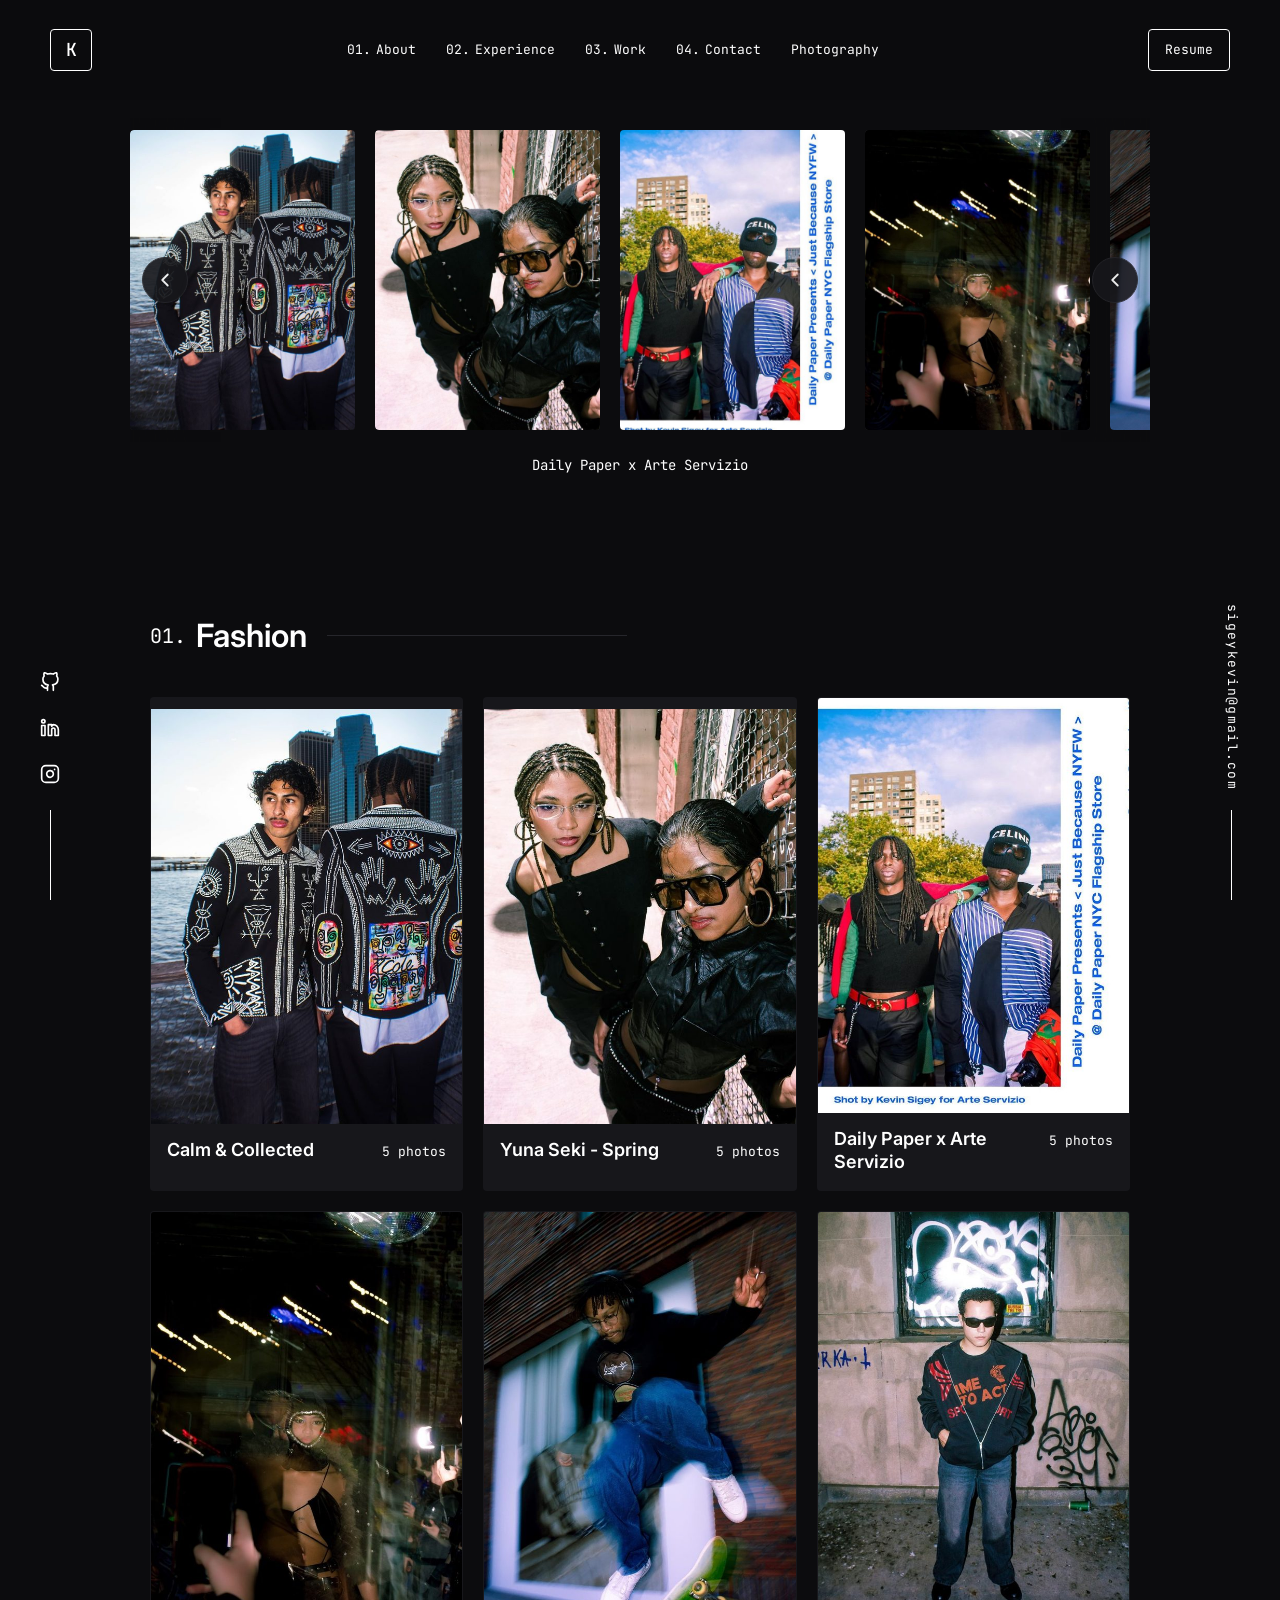
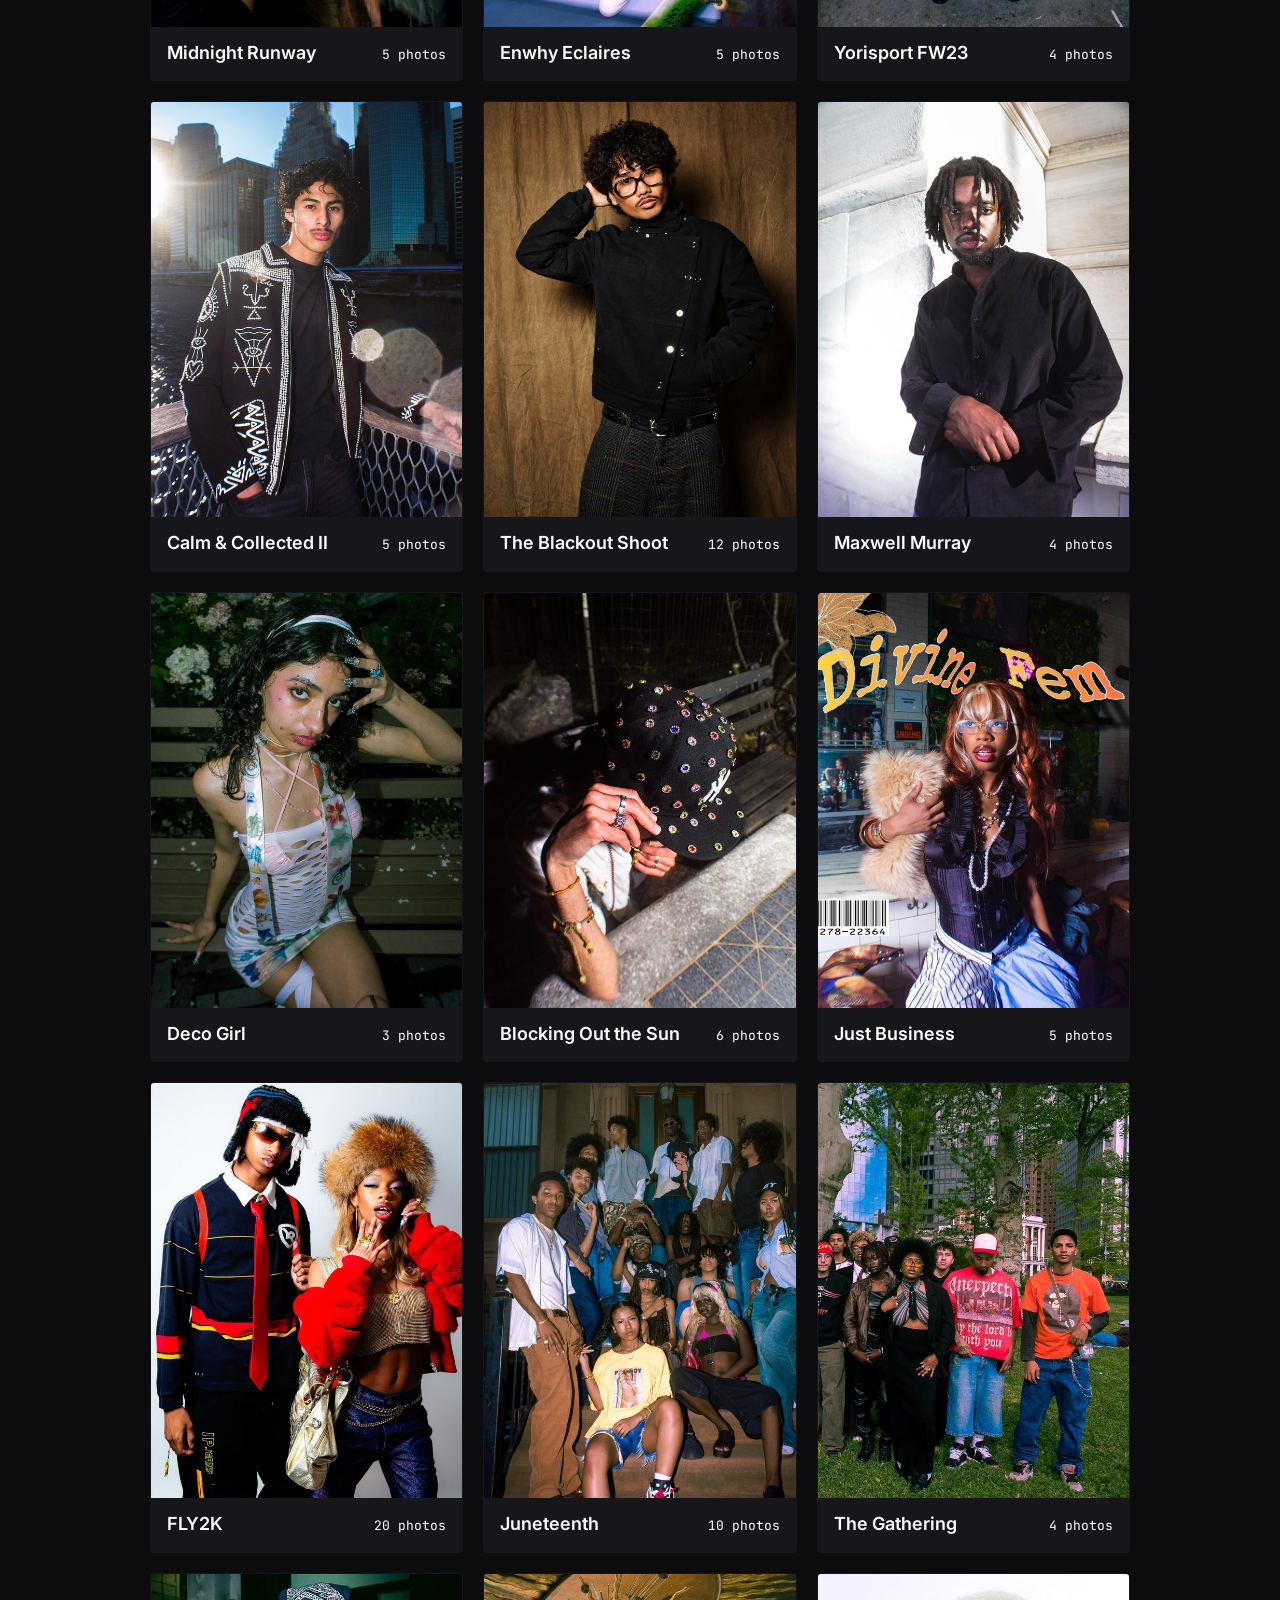
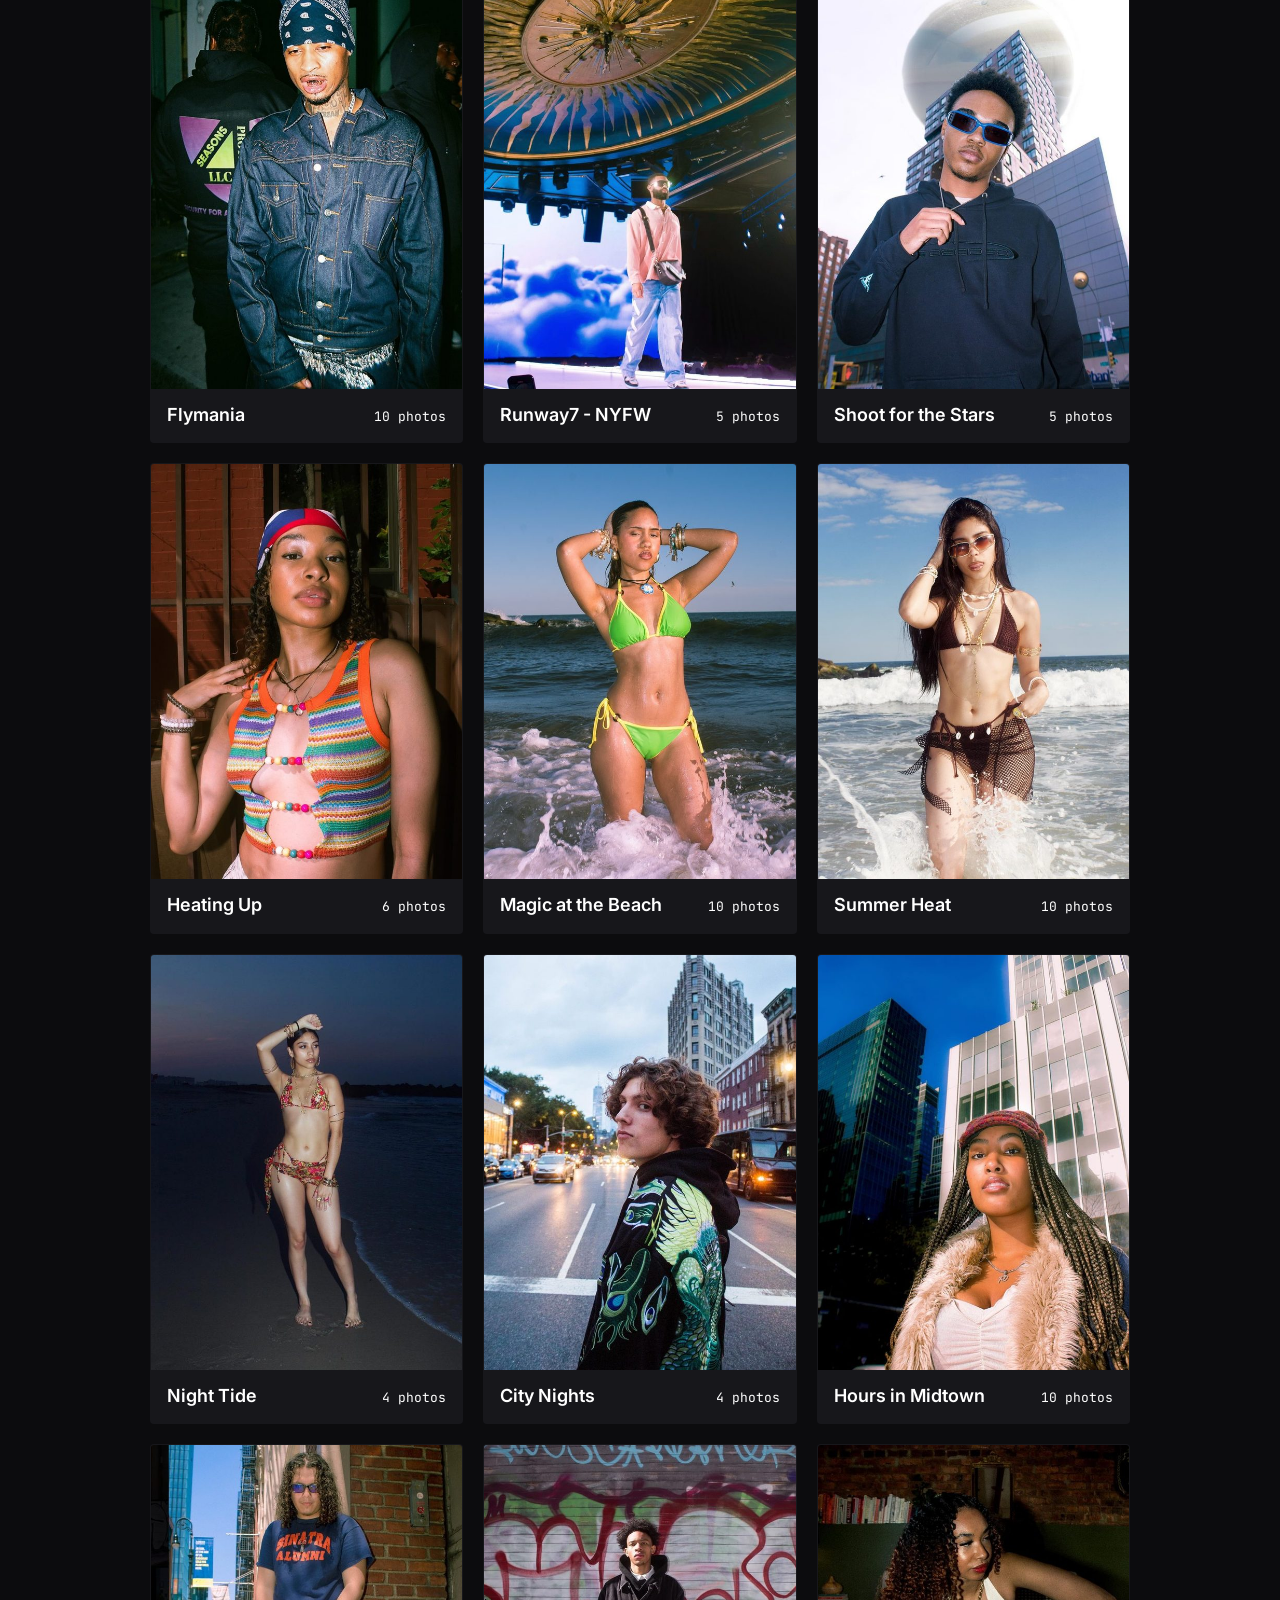
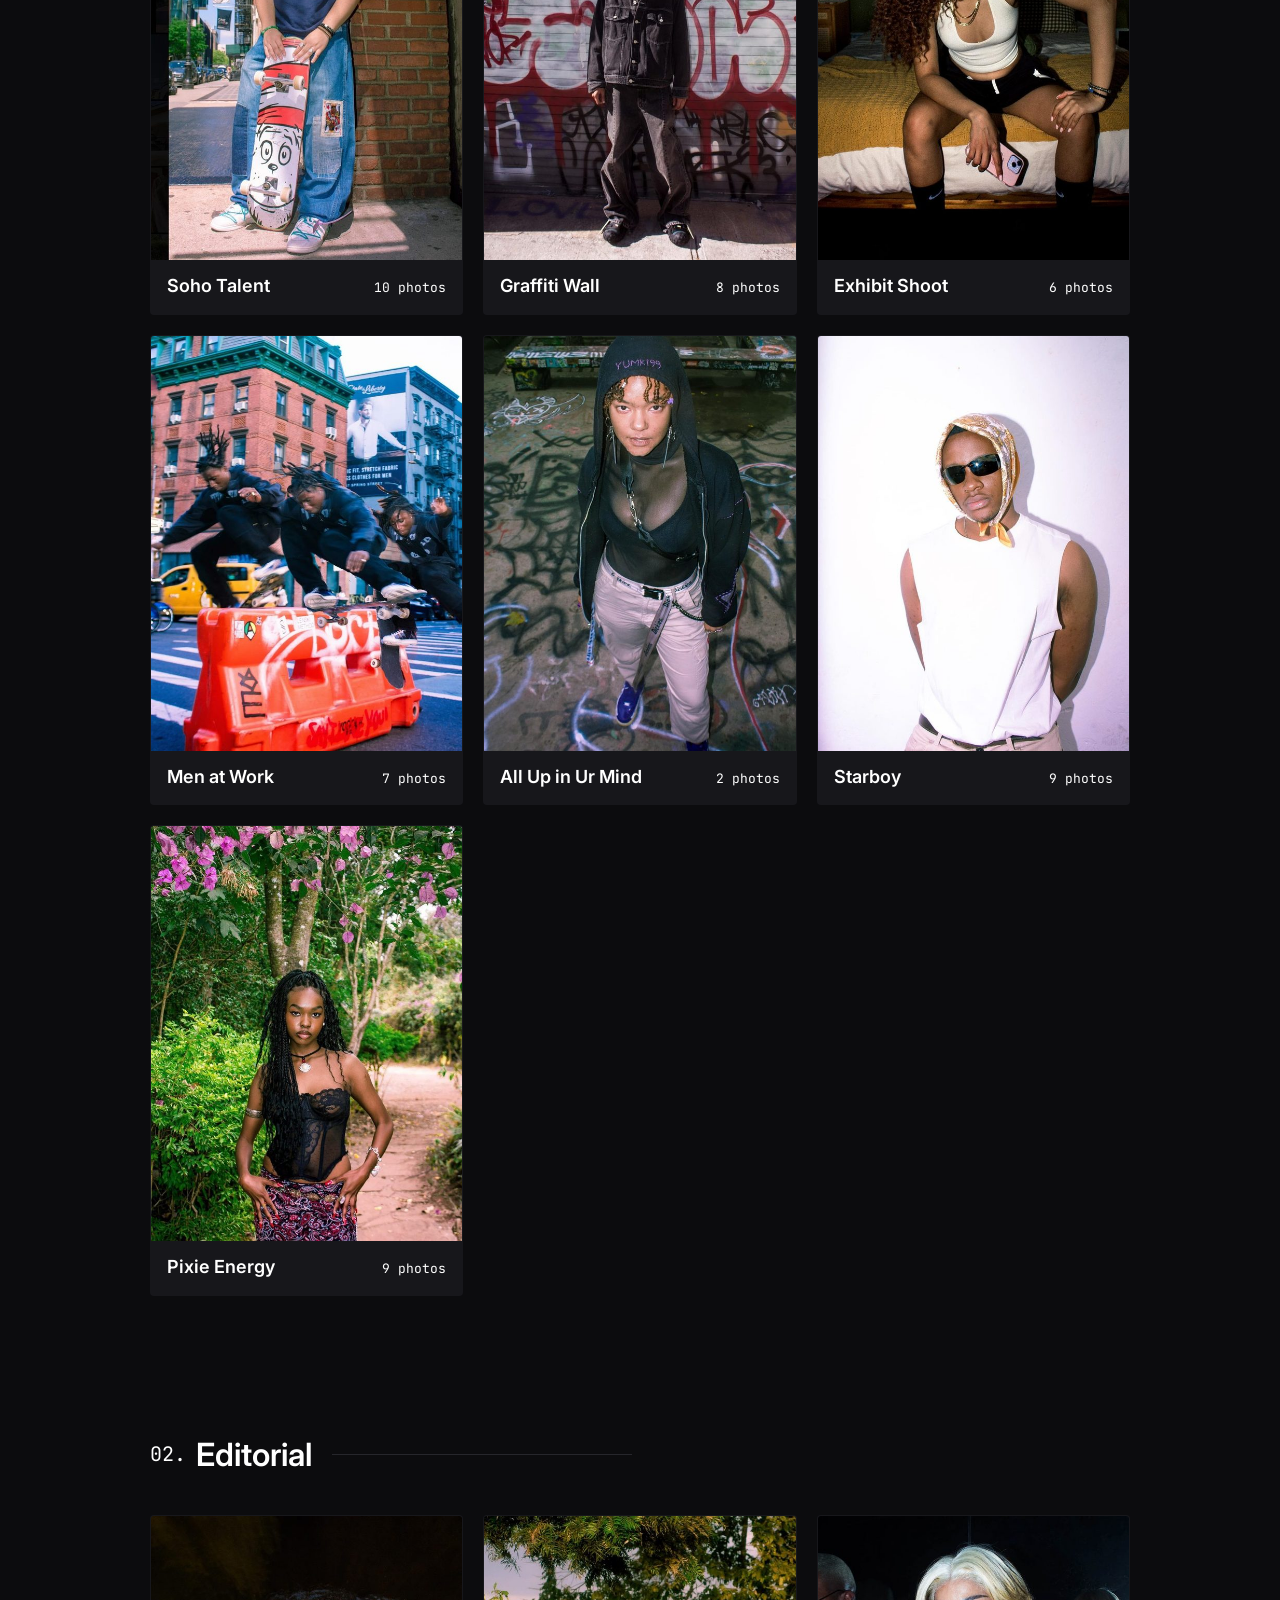
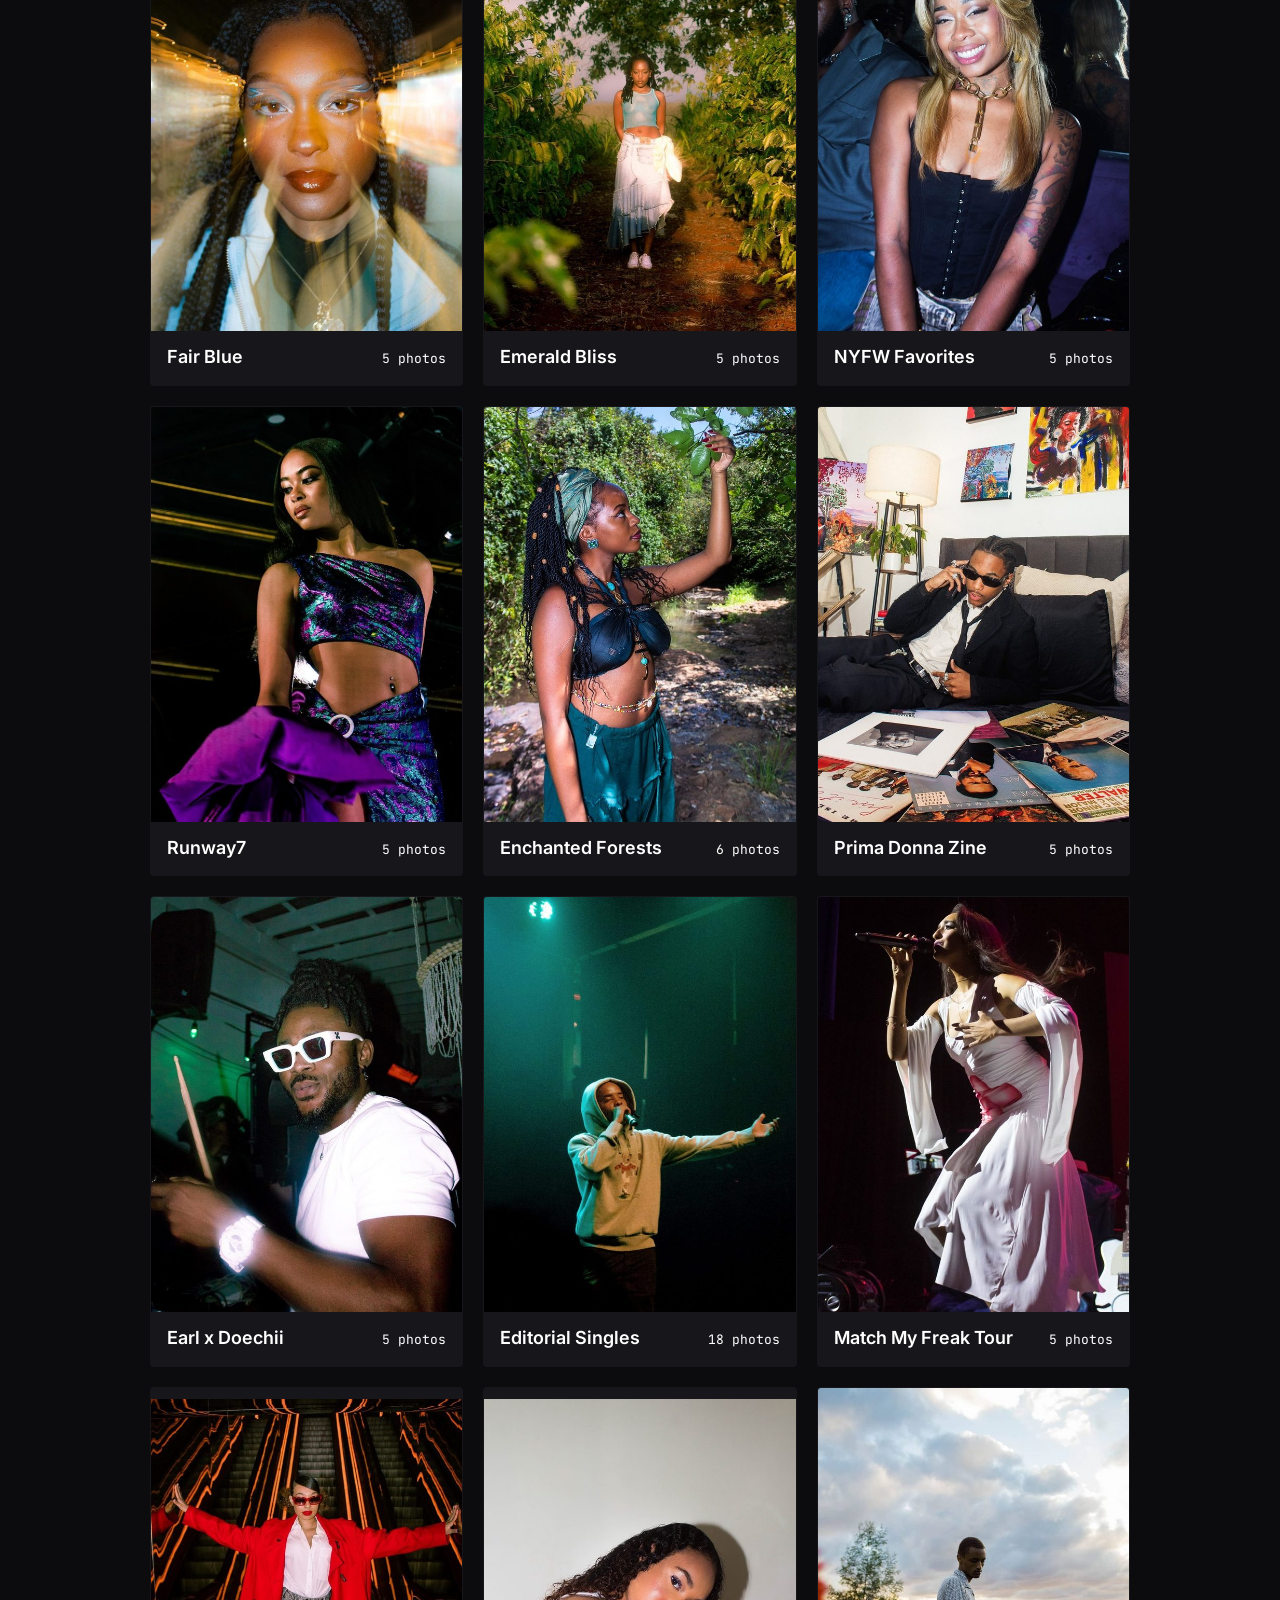
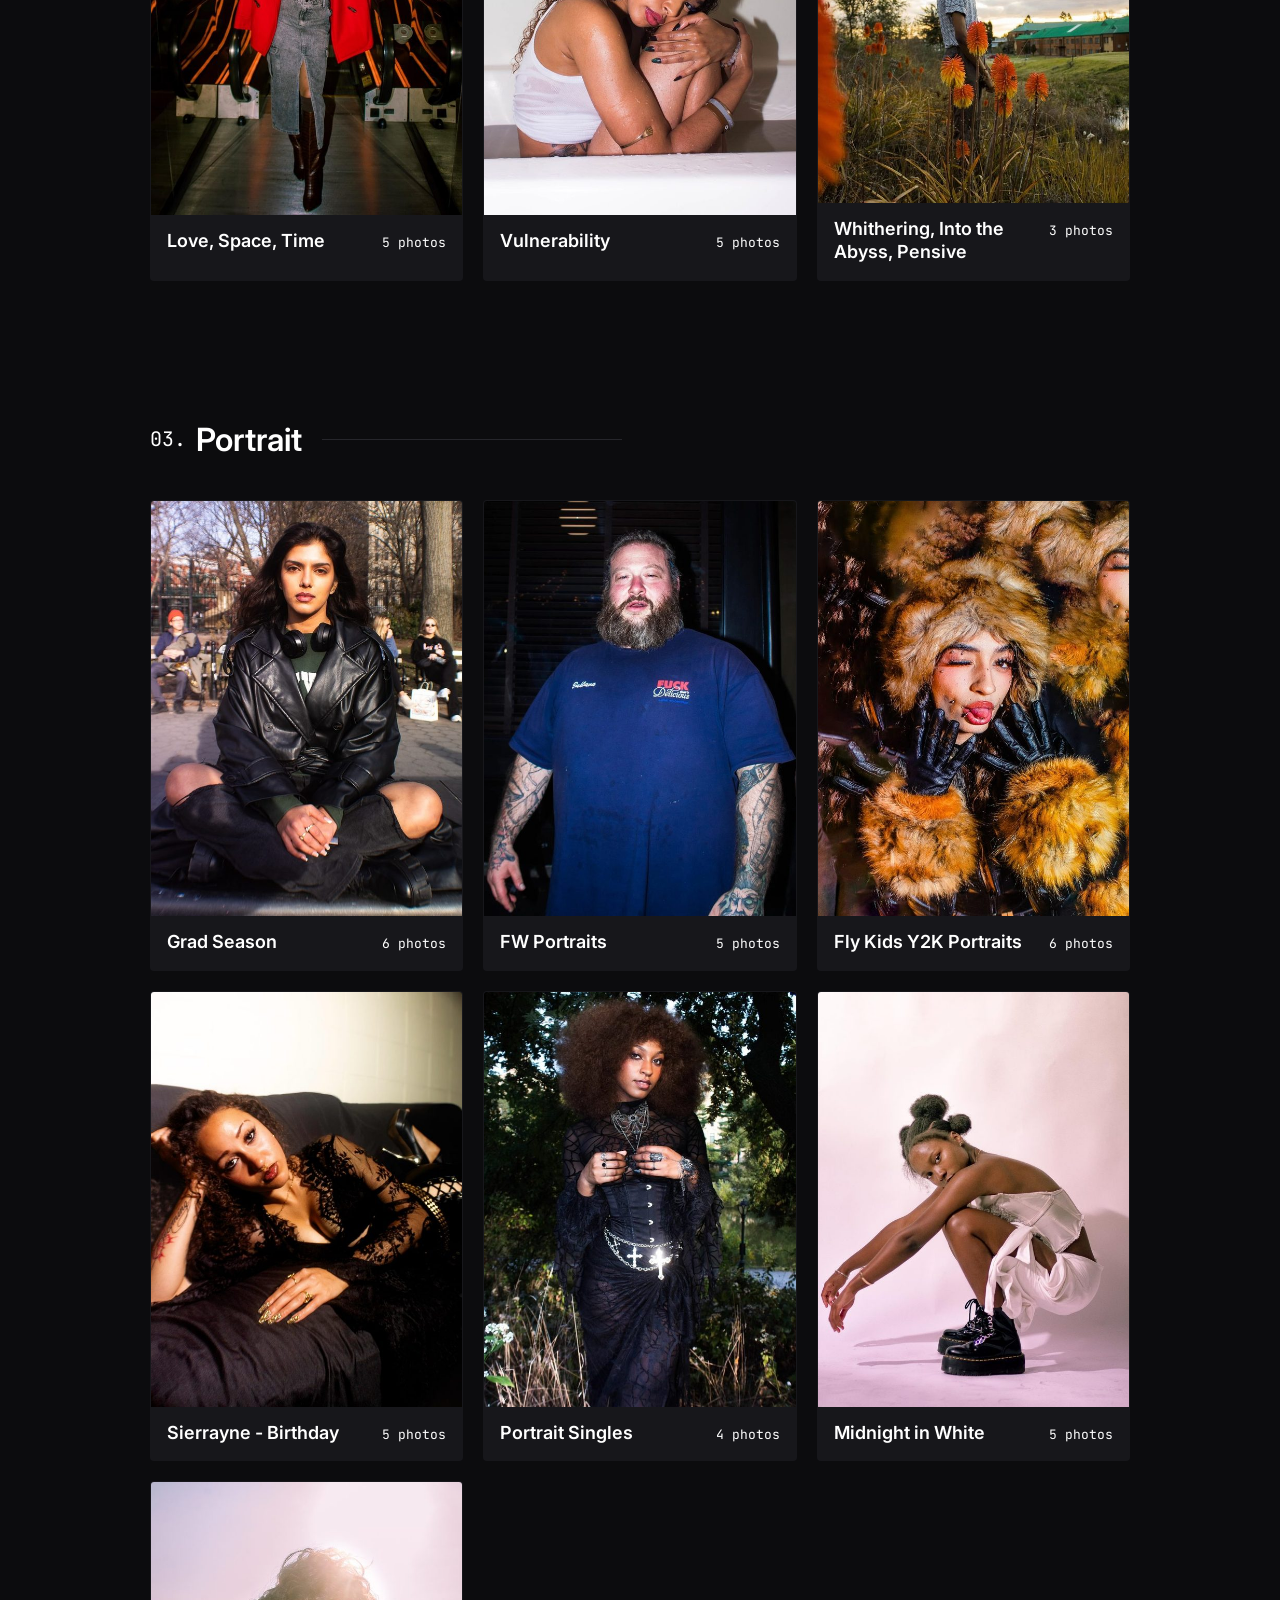
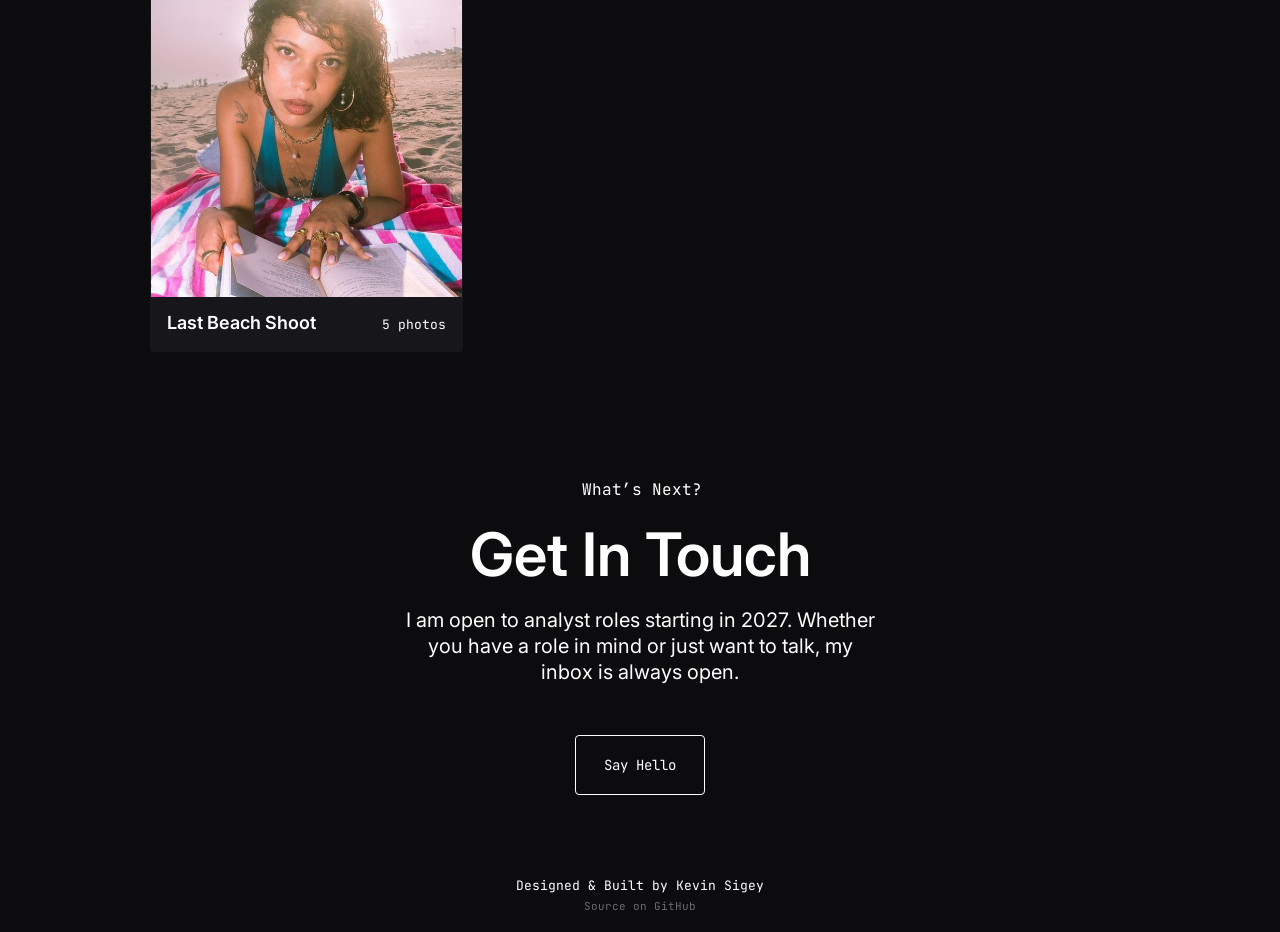
==== commit c0303d70: "Portfolio upgrade: Work/Lab split, Decisions section with Dot Foods tradeoff toy, photo consolidatio" ====
--- a/photos.html
+++ b/photos.html
@@ -145,8 +145,8 @@
           <button type="button" class="reel-item" data-shoot="earl-doechii" data-title="Earl x Doechii">
             <img src="assets/photos/thumbs/earl-doechii.jpg" alt="Photograph from Earl x Doechii by Kevin Sigey." loading="lazy">
           </button>
-          <button type="button" class="reel-item" data-shoot="earl-sweatshirt-doechii" data-title="Earl Sweatshirt &amp; Doechii">
-            <img src="assets/photos/thumbs/earl-sweatshirt-doechii.jpg" alt="Photograph from Earl Sweatshirt &amp; Doechii by Kevin Sigey." loading="lazy">
+          <button type="button" class="reel-item" data-shoot="editorial-singles" data-title="Editorial Singles">
+            <img src="assets/photos/thumbs/editorial-singles.jpg" alt="Photograph from Editorial Singles by Kevin Sigey." loading="lazy">
           </button>
           <button type="button" class="reel-item" data-shoot="match-my-freak" data-title="Match My Freak Tour">
             <img src="assets/photos/thumbs/match-my-freak.jpg" alt="Photograph from Match My Freak Tour by Kevin Sigey." loading="lazy">
@@ -169,8 +169,8 @@
           <button type="button" class="reel-item" data-shoot="sierrayne-birthday" data-title="Sierrayne - Birthday">
             <img src="assets/photos/thumbs/sierrayne-birthday.jpg" alt="Photograph from Sierrayne - Birthday by Kevin Sigey." loading="lazy">
           </button>
-          <button type="button" class="reel-item" data-shoot="birthday-shots" data-title="Birthday Shots">
-            <img src="assets/photos/thumbs/birthday-shots.jpg" alt="Photograph from Birthday Shots by Kevin Sigey." loading="lazy">
+          <button type="button" class="reel-item" data-shoot="portrait-singles" data-title="Portrait Singles">
+            <img src="assets/photos/thumbs/portrait-singles.jpg" alt="Photograph from Portrait Singles by Kevin Sigey." loading="lazy">
           </button>
           <button type="button" class="reel-item" data-shoot="midnight-in-white" data-title="Midnight in White">
             <img src="assets/photos/thumbs/midnight-in-white.jpg" alt="Photograph from Midnight in White by Kevin Sigey." loading="lazy">
@@ -178,9 +178,6 @@
           <button type="button" class="reel-item" data-shoot="last-beach-shoot" data-title="Last Beach Shoot">
             <img src="assets/photos/thumbs/last-beach-shoot.jpg" alt="Photograph from Last Beach Shoot by Kevin Sigey." loading="lazy">
           </button>
-          <button type="button" class="reel-item" data-shoot="sun-basking" data-title="Sun Basking">
-            <img src="assets/photos/thumbs/sun-basking.jpg" alt="Photograph from Sun Basking by Kevin Sigey." loading="lazy">
-          </button>
           <button type="button" class="reel-item" data-shoot="heating-up" data-title="Heating Up">
             <img src="assets/photos/thumbs/heating-up.jpg" alt="Photograph from Heating Up by Kevin Sigey." loading="lazy">
           </button>
@@ -217,71 +214,8 @@
           <button type="button" class="reel-item" data-shoot="starboy" data-title="Starboy">
             <img src="assets/photos/thumbs/starboy.jpg" alt="Photograph from Starboy by Kevin Sigey." loading="lazy">
           </button>
-          <button type="button" class="reel-item" data-shoot="spring-life" data-title="Spring Life">
-            <img src="assets/photos/thumbs/spring-life.jpg" alt="Photograph from Spring Life by Kevin Sigey." loading="lazy">
-          </button>
-          <button type="button" class="reel-item" data-shoot="whithering" data-title="Whithering">
-            <img src="assets/photos/thumbs/whithering.jpg" alt="Photograph from Whithering by Kevin Sigey." loading="lazy">
-          </button>
-          <button type="button" class="reel-item" data-shoot="into-the-abyss" data-title="Into the Abyss">
-            <img src="assets/photos/thumbs/into-the-abyss.jpg" alt="Photograph from Into the Abyss by Kevin Sigey." loading="lazy">
-          </button>
-          <button type="button" class="reel-item" data-shoot="pensive" data-title="Pensive">
-            <img src="assets/photos/thumbs/pensive.jpg" alt="Photograph from Pensive by Kevin Sigey." loading="lazy">
-          </button>
-          <button type="button" class="reel-item" data-shoot="wash-drummer" data-title="Wash Drummer">
-            <img src="assets/photos/thumbs/wash-drummer.jpg" alt="Photograph from Wash Drummer by Kevin Sigey." loading="lazy">
-          </button>
-          <button type="button" class="reel-item" data-shoot="wash-skaters" data-title="Wash Skaters">
-            <img src="assets/photos/thumbs/wash-skaters.jpg" alt="Photograph from Wash Skaters by Kevin Sigey." loading="lazy">
-          </button>
-          <button type="button" class="reel-item" data-shoot="step-team" data-title="Step Team">
-            <img src="assets/photos/thumbs/step-team.jpg" alt="Photograph from Step Team by Kevin Sigey." loading="lazy">
-          </button>
-          <button type="button" class="reel-item" data-shoot="2000s-party" data-title="2000s Party">
-            <img src="assets/photos/thumbs/2000s-party.jpg" alt="Photograph from 2000s Party by Kevin Sigey." loading="lazy">
-          </button>
-          <button type="button" class="reel-item" data-shoot="studio18-anniversary" data-title="Studio18 Anniversary">
-            <img src="assets/photos/thumbs/studio18-anniversary.jpg" alt="Photograph from Studio18 Anniversary by Kevin Sigey." loading="lazy">
-          </button>
-          <button type="button" class="reel-item" data-shoot="melanin-pt3" data-title="Melanin Pt. 3">
-            <img src="assets/photos/thumbs/melanin-pt3.jpg" alt="Photograph from Melanin Pt. 3 by Kevin Sigey." loading="lazy">
-          </button>
-          <button type="button" class="reel-item" data-shoot="searching" data-title="Searching">
-            <img src="assets/photos/thumbs/searching.jpg" alt="Photograph from Searching by Kevin Sigey." loading="lazy">
-          </button>
-          <button type="button" class="reel-item" data-shoot="mayhem" data-title="Mayhem">
-            <img src="assets/photos/thumbs/mayhem.jpg" alt="Photograph from Mayhem by Kevin Sigey." loading="lazy">
-          </button>
-          <button type="button" class="reel-item" data-shoot="serendipity-experiment" data-title="Serendipity Experiment">
-            <img src="assets/photos/thumbs/serendipity-experiment.jpg" alt="Photograph from Serendipity Experiment by Kevin Sigey." loading="lazy">
-          </button>
-          <button type="button" class="reel-item" data-shoot="terrestrial-discovery" data-title="Terrestrial Discovery">
-            <img src="assets/photos/thumbs/terrestrial-discovery.jpg" alt="Photograph from Terrestrial Discovery by Kevin Sigey." loading="lazy">
-          </button>
-          <button type="button" class="reel-item" data-shoot="nouveau-american-gothic" data-title="Nouveau American Gothic">
-            <img src="assets/photos/thumbs/nouveau-american-gothic.jpg" alt="Photograph from Nouveau American Gothic by Kevin Sigey." loading="lazy">
-          </button>
-          <button type="button" class="reel-item" data-shoot="photo-vogue" data-title="Photo Vogue">
-            <img src="assets/photos/thumbs/photo-vogue.jpg" alt="Photograph from Photo Vogue by Kevin Sigey." loading="lazy">
-          </button>
-          <button type="button" class="reel-item" data-shoot="fort-greene-archives" data-title="Fort Greene Archives">
-            <img src="assets/photos/thumbs/fort-greene-archives.jpg" alt="Photograph from Fort Greene Archives by Kevin Sigey." loading="lazy">
-          </button>
-          <button type="button" class="reel-item" data-shoot="254-radio" data-title="254 Radio">
-            <img src="assets/photos/thumbs/254-radio.jpg" alt="Photograph from 254 Radio by Kevin Sigey." loading="lazy">
-          </button>
-          <button type="button" class="reel-item" data-shoot="soho-incident" data-title="Soho Incident">
-            <img src="assets/photos/thumbs/soho-incident.jpg" alt="Photograph from Soho Incident by Kevin Sigey." loading="lazy">
-          </button>
-          <button type="button" class="reel-item" data-shoot="2024-recap" data-title="2024 Recap">
-            <img src="assets/photos/thumbs/2024-recap.jpg" alt="Photograph from 2024 Recap by Kevin Sigey." loading="lazy">
-          </button>
-          <button type="button" class="reel-item" data-shoot="kem-shoot" data-title="Kem Shoot">
-            <img src="assets/photos/thumbs/kem-shoot.jpg" alt="Photograph from Kem Shoot by Kevin Sigey." loading="lazy">
-          </button>
-          <button type="button" class="reel-item" data-shoot="man-in-the-mirror" data-title="Man in the Mirror">
-            <img src="assets/photos/thumbs/man-in-the-mirror.jpg" alt="Photograph from Man in the Mirror by Kevin Sigey." loading="lazy">
+          <button type="button" class="reel-item" data-shoot="autumn-series" data-title="Whithering, Into the Abyss, Pensive">
+            <img src="assets/photos/thumbs/autumn-series.jpg" alt="Photograph from Whithering, Into the Abyss, Pensive by Kevin Sigey." loading="lazy">
           </button>
           <button type="button" class="reel-item" data-shoot="pixie-energy" data-title="Pixie Energy">
             <img src="assets/photos/thumbs/pixie-energy.jpg" alt="Photograph from Pixie Energy by Kevin Sigey." loading="lazy">
@@ -363,8 +297,8 @@
           <button type="button" class="reel-item" data-shoot="earl-doechii" data-title="Earl x Doechii" aria-hidden="true" tabindex="-1">
             <img src="assets/photos/thumbs/earl-doechii.jpg" alt="Photograph from Earl x Doechii by Kevin Sigey." loading="lazy">
           </button>
-          <button type="button" class="reel-item" data-shoot="earl-sweatshirt-doechii" data-title="Earl Sweatshirt &amp; Doechii" aria-hidden="true" tabindex="-1">
-            <img src="assets/photos/thumbs/earl-sweatshirt-doechii.jpg" alt="Photograph from Earl Sweatshirt &amp; Doechii by Kevin Sigey." loading="lazy">
+          <button type="button" class="reel-item" data-shoot="editorial-singles" data-title="Editorial Singles" aria-hidden="true" tabindex="-1">
+            <img src="assets/photos/thumbs/editorial-singles.jpg" alt="Photograph from Editorial Singles by Kevin Sigey." loading="lazy">
           </button>
           <button type="button" class="reel-item" data-shoot="match-my-freak" data-title="Match My Freak Tour" aria-hidden="true" tabindex="-1">
             <img src="assets/photos/thumbs/match-my-freak.jpg" alt="Photograph from Match My Freak Tour by Kevin Sigey." loading="lazy">
@@ -387,8 +321,8 @@
           <button type="button" class="reel-item" data-shoot="sierrayne-birthday" data-title="Sierrayne - Birthday" aria-hidden="true" tabindex="-1">
             <img src="assets/photos/thumbs/sierrayne-birthday.jpg" alt="Photograph from Sierrayne - Birthday by Kevin Sigey." loading="lazy">
           </button>
-          <button type="button" class="reel-item" data-shoot="birthday-shots" data-title="Birthday Shots" aria-hidden="true" tabindex="-1">
-            <img src="assets/photos/thumbs/birthday-shots.jpg" alt="Photograph from Birthday Shots by Kevin Sigey." loading="lazy">
+          <button type="button" class="reel-item" data-shoot="portrait-singles" data-title="Portrait Singles" aria-hidden="true" tabindex="-1">
+            <img src="assets/photos/thumbs/portrait-singles.jpg" alt="Photograph from Portrait Singles by Kevin Sigey." loading="lazy">
           </button>
           <button type="button" class="reel-item" data-shoot="midnight-in-white" data-title="Midnight in White" aria-hidden="true" tabindex="-1">
             <img src="assets/photos/thumbs/midnight-in-white.jpg" alt="Photograph from Midnight in White by Kevin Sigey." loading="lazy">
@@ -396,9 +330,6 @@
           <button type="button" class="reel-item" data-shoot="last-beach-shoot" data-title="Last Beach Shoot" aria-hidden="true" tabindex="-1">
             <img src="assets/photos/thumbs/last-beach-shoot.jpg" alt="Photograph from Last Beach Shoot by Kevin Sigey." loading="lazy">
           </button>
-          <button type="button" class="reel-item" data-shoot="sun-basking" data-title="Sun Basking" aria-hidden="true" tabindex="-1">
-            <img src="assets/photos/thumbs/sun-basking.jpg" alt="Photograph from Sun Basking by Kevin Sigey." loading="lazy">
-          </button>
           <button type="button" class="reel-item" data-shoot="heating-up" data-title="Heating Up" aria-hidden="true" tabindex="-1">
             <img src="assets/photos/thumbs/heating-up.jpg" alt="Photograph from Heating Up by Kevin Sigey." loading="lazy">
           </button>
@@ -435,71 +366,8 @@
           <button type="button" class="reel-item" data-shoot="starboy" data-title="Starboy" aria-hidden="true" tabindex="-1">
             <img src="assets/photos/thumbs/starboy.jpg" alt="Photograph from Starboy by Kevin Sigey." loading="lazy">
           </button>
-          <button type="button" class="reel-item" data-shoot="spring-life" data-title="Spring Life" aria-hidden="true" tabindex="-1">
-            <img src="assets/photos/thumbs/spring-life.jpg" alt="Photograph from Spring Life by Kevin Sigey." loading="lazy">
-          </button>
-          <button type="button" class="reel-item" data-shoot="whithering" data-title="Whithering" aria-hidden="true" tabindex="-1">
-            <img src="assets/photos/thumbs/whithering.jpg" alt="Photograph from Whithering by Kevin Sigey." loading="lazy">
-          </button>
-          <button type="button" class="reel-item" data-shoot="into-the-abyss" data-title="Into the Abyss" aria-hidden="true" tabindex="-1">
-            <img src="assets/photos/thumbs/into-the-abyss.jpg" alt="Photograph from Into the Abyss by Kevin Sigey." loading="lazy">
-          </button>
-          <button type="button" class="reel-item" data-shoot="pensive" data-title="Pensive" aria-hidden="true" tabindex="-1">
-            <img src="assets/photos/thumbs/pensive.jpg" alt="Photograph from Pensive by Kevin Sigey." loading="lazy">
-          </button>
-          <button type="button" class="reel-item" data-shoot="wash-drummer" data-title="Wash Drummer" aria-hidden="true" tabindex="-1">
-            <img src="assets/photos/thumbs/wash-drummer.jpg" alt="Photograph from Wash Drummer by Kevin Sigey." loading="lazy">
-          </button>
-          <button type="button" class="reel-item" data-shoot="wash-skaters" data-title="Wash Skaters" aria-hidden="true" tabindex="-1">
-            <img src="assets/photos/thumbs/wash-skaters.jpg" alt="Photograph from Wash Skaters by Kevin Sigey." loading="lazy">
-          </button>
-          <button type="button" class="reel-item" data-shoot="step-team" data-title="Step Team" aria-hidden="true" tabindex="-1">
-            <img src="assets/photos/thumbs/step-team.jpg" alt="Photograph from Step Team by Kevin Sigey." loading="lazy">
-          </button>
-          <button type="button" class="reel-item" data-shoot="2000s-party" data-title="2000s Party" aria-hidden="true" tabindex="-1">
-            <img src="assets/photos/thumbs/2000s-party.jpg" alt="Photograph from 2000s Party by Kevin Sigey." loading="lazy">
-          </button>
-          <button type="button" class="reel-item" data-shoot="studio18-anniversary" data-title="Studio18 Anniversary" aria-hidden="true" tabindex="-1">
-            <img src="assets/photos/thumbs/studio18-anniversary.jpg" alt="Photograph from Studio18 Anniversary by Kevin Sigey." loading="lazy">
-          </button>
-          <button type="button" class="reel-item" data-shoot="melanin-pt3" data-title="Melanin Pt. 3" aria-hidden="true" tabindex="-1">
-            <img src="assets/photos/thumbs/melanin-pt3.jpg" alt="Photograph from Melanin Pt. 3 by Kevin Sigey." loading="lazy">
-          </button>
-          <button type="button" class="reel-item" data-shoot="searching" data-title="Searching" aria-hidden="true" tabindex="-1">
-            <img src="assets/photos/thumbs/searching.jpg" alt="Photograph from Searching by Kevin Sigey." loading="lazy">
-          </button>
-          <button type="button" class="reel-item" data-shoot="mayhem" data-title="Mayhem" aria-hidden="true" tabindex="-1">
-            <img src="assets/photos/thumbs/mayhem.jpg" alt="Photograph from Mayhem by Kevin Sigey." loading="lazy">
-          </button>
-          <button type="button" class="reel-item" data-shoot="serendipity-experiment" data-title="Serendipity Experiment" aria-hidden="true" tabindex="-1">
-            <img src="assets/photos/thumbs/serendipity-experiment.jpg" alt="Photograph from Serendipity Experiment by Kevin Sigey." loading="lazy">
-          </button>
-          <button type="button" class="reel-item" data-shoot="terrestrial-discovery" data-title="Terrestrial Discovery" aria-hidden="true" tabindex="-1">
-            <img src="assets/photos/thumbs/terrestrial-discovery.jpg" alt="Photograph from Terrestrial Discovery by Kevin Sigey." loading="lazy">
-          </button>
-          <button type="button" class="reel-item" data-shoot="nouveau-american-gothic" data-title="Nouveau American Gothic" aria-hidden="true" tabindex="-1">
-            <img src="assets/photos/thumbs/nouveau-american-gothic.jpg" alt="Photograph from Nouveau American Gothic by Kevin Sigey." loading="lazy">
-          </button>
-          <button type="button" class="reel-item" data-shoot="photo-vogue" data-title="Photo Vogue" aria-hidden="true" tabindex="-1">
-            <img src="assets/photos/thumbs/photo-vogue.jpg" alt="Photograph from Photo Vogue by Kevin Sigey." loading="lazy">
-          </button>
-          <button type="button" class="reel-item" data-shoot="fort-greene-archives" data-title="Fort Greene Archives" aria-hidden="true" tabindex="-1">
-            <img src="assets/photos/thumbs/fort-greene-archives.jpg" alt="Photograph from Fort Greene Archives by Kevin Sigey." loading="lazy">
-          </button>
-          <button type="button" class="reel-item" data-shoot="254-radio" data-title="254 Radio" aria-hidden="true" tabindex="-1">
-            <img src="assets/photos/thumbs/254-radio.jpg" alt="Photograph from 254 Radio by Kevin Sigey." loading="lazy">
-          </button>
-          <button type="button" class="reel-item" data-shoot="soho-incident" data-title="Soho Incident" aria-hidden="true" tabindex="-1">
-            <img src="assets/photos/thumbs/soho-incident.jpg" alt="Photograph from Soho Incident by Kevin Sigey." loading="lazy">
-          </button>
-          <button type="button" class="reel-item" data-shoot="2024-recap" data-title="2024 Recap" aria-hidden="true" tabindex="-1">
-            <img src="assets/photos/thumbs/2024-recap.jpg" alt="Photograph from 2024 Recap by Kevin Sigey." loading="lazy">
-          </button>
-          <button type="button" class="reel-item" data-shoot="kem-shoot" data-title="Kem Shoot" aria-hidden="true" tabindex="-1">
-            <img src="assets/photos/thumbs/kem-shoot.jpg" alt="Photograph from Kem Shoot by Kevin Sigey." loading="lazy">
-          </button>
-          <button type="button" class="reel-item" data-shoot="man-in-the-mirror" data-title="Man in the Mirror" aria-hidden="true" tabindex="-1">
-            <img src="assets/photos/thumbs/man-in-the-mirror.jpg" alt="Photograph from Man in the Mirror by Kevin Sigey." loading="lazy">
+          <button type="button" class="reel-item" data-shoot="autumn-series" data-title="Whithering, Into the Abyss, Pensive" aria-hidden="true" tabindex="-1">
+            <img src="assets/photos/thumbs/autumn-series.jpg" alt="Photograph from Whithering, Into the Abyss, Pensive by Kevin Sigey." loading="lazy">
           </button>
           <button type="button" class="reel-item" data-shoot="pixie-energy" data-title="Pixie Energy" aria-hidden="true" tabindex="-1">
             <img src="assets/photos/thumbs/pixie-energy.jpg" alt="Photograph from Pixie Energy by Kevin Sigey." loading="lazy">
@@ -679,9 +547,9 @@
         <span class="shoot-card-thumb"><img src="assets/photos/thumbs/earl-doechii.jpg" alt="Earl x Doechii shoot by Kevin Sigey." loading="lazy"></span>
         <span class="shoot-card-meta"><span class="shoot-card-title">Earl x Doechii</span><span class="shoot-card-count">5 photos</span></span>
       </button>
-      <button type="button" class="shoot-card" data-shoot="earl-sweatshirt-doechii">
-        <span class="shoot-card-thumb"><img src="assets/photos/thumbs/earl-sweatshirt-doechii.jpg" alt="Earl Sweatshirt &amp; Doechii shoot by Kevin Sigey." loading="lazy"></span>
-        <span class="shoot-card-meta"><span class="shoot-card-title">Earl Sweatshirt &amp; Doechii</span><span class="shoot-card-count">1 photos</span></span>
+      <button type="button" class="shoot-card" data-shoot="editorial-singles">
+        <span class="shoot-card-thumb"><img src="assets/photos/thumbs/editorial-singles.jpg" alt="Editorial Singles shoot by Kevin Sigey." loading="lazy"></span>
+        <span class="shoot-card-meta"><span class="shoot-card-title">Editorial Singles</span><span class="shoot-card-count">18 photos</span></span>
       </button>
       <button type="button" class="shoot-card" data-shoot="match-my-freak">
         <span class="shoot-card-thumb"><img src="assets/photos/thumbs/match-my-freak.jpg" alt="Match My Freak Tour shoot by Kevin Sigey." loading="lazy"></span>
@@ -695,85 +563,9 @@
         <span class="shoot-card-thumb"><img src="assets/photos/thumbs/vulnerability.jpg" alt="Vulnerability shoot by Kevin Sigey." loading="lazy"></span>
         <span class="shoot-card-meta"><span class="shoot-card-title">Vulnerability</span><span class="shoot-card-count">5 photos</span></span>
       </button>
-      <button type="button" class="shoot-card" data-shoot="spring-life">
-        <span class="shoot-card-thumb"><img src="assets/photos/thumbs/spring-life.jpg" alt="Spring Life shoot by Kevin Sigey." loading="lazy"></span>
-        <span class="shoot-card-meta"><span class="shoot-card-title">Spring Life</span><span class="shoot-card-count">1 photos</span></span>
-      </button>
-      <button type="button" class="shoot-card" data-shoot="whithering">
-        <span class="shoot-card-thumb"><img src="assets/photos/thumbs/whithering.jpg" alt="Whithering shoot by Kevin Sigey." loading="lazy"></span>
-        <span class="shoot-card-meta"><span class="shoot-card-title">Whithering</span><span class="shoot-card-count">1 photos</span></span>
-      </button>
-      <button type="button" class="shoot-card" data-shoot="into-the-abyss">
-        <span class="shoot-card-thumb"><img src="assets/photos/thumbs/into-the-abyss.jpg" alt="Into the Abyss shoot by Kevin Sigey." loading="lazy"></span>
-        <span class="shoot-card-meta"><span class="shoot-card-title">Into the Abyss</span><span class="shoot-card-count">1 photos</span></span>
-      </button>
-      <button type="button" class="shoot-card" data-shoot="pensive">
-        <span class="shoot-card-thumb"><img src="assets/photos/thumbs/pensive.jpg" alt="Pensive shoot by Kevin Sigey." loading="lazy"></span>
-        <span class="shoot-card-meta"><span class="shoot-card-title">Pensive</span><span class="shoot-card-count">1 photos</span></span>
-      </button>
-      <button type="button" class="shoot-card" data-shoot="wash-drummer">
-        <span class="shoot-card-thumb"><img src="assets/photos/thumbs/wash-drummer.jpg" alt="Wash Drummer shoot by Kevin Sigey." loading="lazy"></span>
-        <span class="shoot-card-meta"><span class="shoot-card-title">Wash Drummer</span><span class="shoot-card-count">1 photos</span></span>
-      </button>
-      <button type="button" class="shoot-card" data-shoot="wash-skaters">
-        <span class="shoot-card-thumb"><img src="assets/photos/thumbs/wash-skaters.jpg" alt="Wash Skaters shoot by Kevin Sigey." loading="lazy"></span>
-        <span class="shoot-card-meta"><span class="shoot-card-title">Wash Skaters</span><span class="shoot-card-count">1 photos</span></span>
-      </button>
-      <button type="button" class="shoot-card" data-shoot="step-team">
-        <span class="shoot-card-thumb"><img src="assets/photos/thumbs/step-team.jpg" alt="Step Team shoot by Kevin Sigey." loading="lazy"></span>
-        <span class="shoot-card-meta"><span class="shoot-card-title">Step Team</span><span class="shoot-card-count">1 photos</span></span>
-      </button>
-      <button type="button" class="shoot-card" data-shoot="2000s-party">
-        <span class="shoot-card-thumb"><img src="assets/photos/thumbs/2000s-party.jpg" alt="2000s Party shoot by Kevin Sigey." loading="lazy"></span>
-        <span class="shoot-card-meta"><span class="shoot-card-title">2000s Party</span><span class="shoot-card-count">1 photos</span></span>
-      </button>
-      <button type="button" class="shoot-card" data-shoot="studio18-anniversary">
-        <span class="shoot-card-thumb"><img src="assets/photos/thumbs/studio18-anniversary.jpg" alt="Studio18 Anniversary shoot by Kevin Sigey." loading="lazy"></span>
-        <span class="shoot-card-meta"><span class="shoot-card-title">Studio18 Anniversary</span><span class="shoot-card-count">1 photos</span></span>
-      </button>
-      <button type="button" class="shoot-card" data-shoot="melanin-pt3">
-        <span class="shoot-card-thumb"><img src="assets/photos/thumbs/melanin-pt3.jpg" alt="Melanin Pt. 3 shoot by Kevin Sigey." loading="lazy"></span>
-        <span class="shoot-card-meta"><span class="shoot-card-title">Melanin Pt. 3</span><span class="shoot-card-count">1 photos</span></span>
-      </button>
-      <button type="button" class="shoot-card" data-shoot="searching">
-        <span class="shoot-card-thumb"><img src="assets/photos/thumbs/searching.jpg" alt="Searching shoot by Kevin Sigey." loading="lazy"></span>
-        <span class="shoot-card-meta"><span class="shoot-card-title">Searching</span><span class="shoot-card-count">1 photos</span></span>
-      </button>
-      <button type="button" class="shoot-card" data-shoot="mayhem">
-        <span class="shoot-card-thumb"><img src="assets/photos/thumbs/mayhem.jpg" alt="Mayhem shoot by Kevin Sigey." loading="lazy"></span>
-        <span class="shoot-card-meta"><span class="shoot-card-title">Mayhem</span><span class="shoot-card-count">1 photos</span></span>
-      </button>
-      <button type="button" class="shoot-card" data-shoot="serendipity-experiment">
-        <span class="shoot-card-thumb"><img src="assets/photos/thumbs/serendipity-experiment.jpg" alt="Serendipity Experiment shoot by Kevin Sigey." loading="lazy"></span>
-        <span class="shoot-card-meta"><span class="shoot-card-title">Serendipity Experiment</span><span class="shoot-card-count">1 photos</span></span>
-      </button>
-      <button type="button" class="shoot-card" data-shoot="terrestrial-discovery">
-        <span class="shoot-card-thumb"><img src="assets/photos/thumbs/terrestrial-discovery.jpg" alt="Terrestrial Discovery shoot by Kevin Sigey." loading="lazy"></span>
-        <span class="shoot-card-meta"><span class="shoot-card-title">Terrestrial Discovery</span><span class="shoot-card-count">1 photos</span></span>
-      </button>
-      <button type="button" class="shoot-card" data-shoot="nouveau-american-gothic">
-        <span class="shoot-card-thumb"><img src="assets/photos/thumbs/nouveau-american-gothic.jpg" alt="Nouveau American Gothic shoot by Kevin Sigey." loading="lazy"></span>
-        <span class="shoot-card-meta"><span class="shoot-card-title">Nouveau American Gothic</span><span class="shoot-card-count">1 photos</span></span>
-      </button>
-      <button type="button" class="shoot-card" data-shoot="photo-vogue">
-        <span class="shoot-card-thumb"><img src="assets/photos/thumbs/photo-vogue.jpg" alt="Photo Vogue shoot by Kevin Sigey." loading="lazy"></span>
-        <span class="shoot-card-meta"><span class="shoot-card-title">Photo Vogue</span><span class="shoot-card-count">1 photos</span></span>
-      </button>
-      <button type="button" class="shoot-card" data-shoot="fort-greene-archives">
-        <span class="shoot-card-thumb"><img src="assets/photos/thumbs/fort-greene-archives.jpg" alt="Fort Greene Archives shoot by Kevin Sigey." loading="lazy"></span>
-        <span class="shoot-card-meta"><span class="shoot-card-title">Fort Greene Archives</span><span class="shoot-card-count">1 photos</span></span>
-      </button>
-      <button type="button" class="shoot-card" data-shoot="254-radio">
-        <span class="shoot-card-thumb"><img src="assets/photos/thumbs/254-radio.jpg" alt="254 Radio shoot by Kevin Sigey." loading="lazy"></span>
-        <span class="shoot-card-meta"><span class="shoot-card-title">254 Radio</span><span class="shoot-card-count">1 photos</span></span>
-      </button>
-      <button type="button" class="shoot-card" data-shoot="soho-incident">
-        <span class="shoot-card-thumb"><img src="assets/photos/thumbs/soho-incident.jpg" alt="Soho Incident shoot by Kevin Sigey." loading="lazy"></span>
-        <span class="shoot-card-meta"><span class="shoot-card-title">Soho Incident</span><span class="shoot-card-count">1 photos</span></span>
-      </button>
-      <button type="button" class="shoot-card" data-shoot="2024-recap">
-        <span class="shoot-card-thumb"><img src="assets/photos/thumbs/2024-recap.jpg" alt="2024 Recap shoot by Kevin Sigey." loading="lazy"></span>
-        <span class="shoot-card-meta"><span class="shoot-card-title">2024 Recap</span><span class="shoot-card-count">1 photos</span></span>
+      <button type="button" class="shoot-card" data-shoot="autumn-series">
+        <span class="shoot-card-thumb"><img src="assets/photos/thumbs/autumn-series.jpg" alt="Whithering, Into the Abyss, Pensive shoot by Kevin Sigey." loading="lazy"></span>
+        <span class="shoot-card-meta"><span class="shoot-card-title">Whithering, Into the Abyss, Pensive</span><span class="shoot-card-count">3 photos</span></span>
       </button>
 <!-- END GRID-editorial -->
     </div>
@@ -799,9 +591,9 @@
         <span class="shoot-card-thumb"><img src="assets/photos/thumbs/sierrayne-birthday.jpg" alt="Sierrayne - Birthday shoot by Kevin Sigey." loading="lazy"></span>
         <span class="shoot-card-meta"><span class="shoot-card-title">Sierrayne - Birthday</span><span class="shoot-card-count">5 photos</span></span>
       </button>
-      <button type="button" class="shoot-card" data-shoot="birthday-shots">
-        <span class="shoot-card-thumb"><img src="assets/photos/thumbs/birthday-shots.jpg" alt="Birthday Shots shoot by Kevin Sigey." loading="lazy"></span>
-        <span class="shoot-card-meta"><span class="shoot-card-title">Birthday Shots</span><span class="shoot-card-count">1 photos</span></span>
+      <button type="button" class="shoot-card" data-shoot="portrait-singles">
+        <span class="shoot-card-thumb"><img src="assets/photos/thumbs/portrait-singles.jpg" alt="Portrait Singles shoot by Kevin Sigey." loading="lazy"></span>
+        <span class="shoot-card-meta"><span class="shoot-card-title">Portrait Singles</span><span class="shoot-card-count">4 photos</span></span>
       </button>
       <button type="button" class="shoot-card" data-shoot="midnight-in-white">
         <span class="shoot-card-thumb"><img src="assets/photos/thumbs/midnight-in-white.jpg" alt="Midnight in White shoot by Kevin Sigey." loading="lazy"></span>
@@ -810,18 +602,6 @@
       <button type="button" class="shoot-card" data-shoot="last-beach-shoot">
         <span class="shoot-card-thumb"><img src="assets/photos/thumbs/last-beach-shoot.jpg" alt="Last Beach Shoot shoot by Kevin Sigey." loading="lazy"></span>
         <span class="shoot-card-meta"><span class="shoot-card-title">Last Beach Shoot</span><span class="shoot-card-count">5 photos</span></span>
-      </button>
-      <button type="button" class="shoot-card" data-shoot="sun-basking">
-        <span class="shoot-card-thumb"><img src="assets/photos/thumbs/sun-basking.jpg" alt="Sun Basking shoot by Kevin Sigey." loading="lazy"></span>
-        <span class="shoot-card-meta"><span class="shoot-card-title">Sun Basking</span><span class="shoot-card-count">1 photos</span></span>
-      </button>
-      <button type="button" class="shoot-card" data-shoot="kem-shoot">
-        <span class="shoot-card-thumb"><img src="assets/photos/thumbs/kem-shoot.jpg" alt="Kem Shoot shoot by Kevin Sigey." loading="lazy"></span>
-        <span class="shoot-card-meta"><span class="shoot-card-title">Kem Shoot</span><span class="shoot-card-count">1 photos</span></span>
-      </button>
-      <button type="button" class="shoot-card" data-shoot="man-in-the-mirror">
-        <span class="shoot-card-thumb"><img src="assets/photos/thumbs/man-in-the-mirror.jpg" alt="Man in the Mirror shoot by Kevin Sigey." loading="lazy"></span>
-        <span class="shoot-card-meta"><span class="shoot-card-title">Man in the Mirror</span><span class="shoot-card-count">1 photos</span></span>
       </button>
 <!-- END GRID-portrait -->
     </div>
@@ -869,7 +649,7 @@
   </div>
 
 <script type="application/json" id="galleryData">
-{"featured": [{"src": "assets/photos/shoots/cole-pearl-jacket/f1.jpg", "title": "Calm & Collected", "post": "https://www.instagram.com/p/DBR9W5ZxHXG/"}, {"src": "assets/photos/shoots/cole-pearl-jacket/f2.jpg", "title": "Calm & Collected", "post": "https://www.instagram.com/p/DBR9W5ZxHXG/"}, {"src": "assets/photos/shoots/yuna-seki-spring/f1.jpg", "title": "Yuna Seki - Spring", "post": "https://www.instagram.com/p/CqJd27svW0L/"}, {"src": "assets/photos/shoots/yuna-seki-spring/f2.jpg", "title": "Yuna Seki - Spring", "post": "https://www.instagram.com/p/CqJd27svW0L/"}, {"src": "assets/photos/shoots/daily-paper-nyfw/f1.jpg", "title": "Daily Paper x Arte Servizio", "post": "https://www.instagram.com/p/CxOP5ULtK3b/"}, {"src": "assets/photos/shoots/daily-paper-nyfw/f2.jpg", "title": "Daily Paper x Arte Servizio", "post": "https://www.instagram.com/p/CxOP5ULtK3b/"}], "shoots": [{"slug": "cole-pearl-jacket", "title": "Calm & Collected", "post": "https://www.instagram.com/p/DBR9W5ZxHXG/", "files": [{"src": "assets/photos/shoots/cole-pearl-jacket/f1.jpg", "post": "https://www.instagram.com/p/DBR9W5ZxHXG/"}, {"src": "assets/photos/shoots/cole-pearl-jacket/f2.jpg", "post": "https://www.instagram.com/p/DBR9W5ZxHXG/"}, {"src": "assets/photos/shoots/cole-pearl-jacket/f3.jpg", "post": "https://www.instagram.com/p/DBR9W5ZxHXG/"}, {"src": "assets/photos/shoots/cole-pearl-jacket/f4.jpg", "post": "https://www.instagram.com/p/DBR9W5ZxHXG/"}, {"src": "assets/photos/shoots/cole-pearl-jacket/f5.jpg", "post": "https://www.instagram.com/p/DBR9W5ZxHXG/"}]}, {"slug": "yuna-seki-spring", "title": "Yuna Seki - Spring", "post": "https://www.instagram.com/p/CqJd27svW0L/", "files": [{"src": "assets/photos/shoots/yuna-seki-spring/f1.jpg", "post": "https://www.instagram.com/p/CqJd27svW0L/"}, {"src": "assets/photos/shoots/yuna-seki-spring/f2.jpg", "post": "https://www.instagram.com/p/CqJd27svW0L/"}, {"src": "assets/photos/shoots/yuna-seki-spring/f3.jpg", "post": "https://www.instagram.com/p/CqJd27svW0L/"}, {"src": "assets/photos/shoots/yuna-seki-spring/f4.jpg", "post": "https://www.instagram.com/p/CqJd27svW0L/"}, {"src": "assets/photos/shoots/yuna-seki-spring/f5.jpg", "post": "https://www.instagram.com/p/CqJd27svW0L/"}]}, {"slug": "daily-paper-nyfw", "title": "Daily Paper x Arte Servizio", "post": "https://www.instagram.com/p/CxOP5ULtK3b/", "files": [{"src": "assets/photos/shoots/daily-paper-nyfw/f1.jpg", "post": "https://www.instagram.com/p/CxOP5ULtK3b/"}, {"src": "assets/photos/shoots/daily-paper-nyfw/f2.jpg", "post": "https://www.instagram.com/p/CxOP5ULtK3b/"}, {"src": "assets/photos/shoots/daily-paper-nyfw/f3.jpg", "post": "https://www.instagram.com/p/CxOP5ULtK3b/"}, {"src": "assets/photos/shoots/daily-paper-nyfw/f4.jpg", "post": "https://www.instagram.com/p/CxOP5ULtK3b/"}, {"src": "assets/photos/shoots/daily-paper-nyfw/f5.jpg", "post": "https://www.instagram.com/p/CxOP5ULtK3b/"}]}, {"slug": "midnight-runway", "title": "Midnight Runway", "post": "https://www.instagram.com/p/CoIBWTFrK0y/", "files": [{"src": "assets/photos/shoots/midnight-runway/f1.jpg", "post": "https://www.instagram.com/p/CoIBWTFrK0y/"}, {"src": "assets/photos/shoots/midnight-runway/f2.jpg", "post": "https://www.instagram.com/p/CoIBWTFrK0y/"}, {"src": "assets/photos/shoots/midnight-runway/f3.jpg", "post": "https://www.instagram.com/p/CoIBWTFrK0y/"}, {"src": "assets/photos/shoots/midnight-runway/f4.jpg", "post": "https://www.instagram.com/p/CoIBWTFrK0y/"}, {"src": "assets/photos/shoots/midnight-runway/f5.jpg", "post": "https://www.instagram.com/p/CoIBWTFrK0y/"}]}, {"slug": "enwhy-eclaires", "title": "Enwhy Eclaires", "post": "https://www.instagram.com/p/CnppKEEvU42/", "files": [{"src": "assets/photos/shoots/enwhy-eclaires/f1.jpg", "post": "https://www.instagram.com/p/CnppKEEvU42/"}, {"src": "assets/photos/shoots/enwhy-eclaires/f2.jpg", "post": "https://www.instagram.com/p/CnppKEEvU42/"}, {"src": "assets/photos/shoots/enwhy-eclaires/f3.jpg", "post": "https://www.instagram.com/p/CnppKEEvU42/"}, {"src": "assets/photos/shoots/enwhy-eclaires/f4.jpg", "post": "https://www.instagram.com/p/CnppKEEvU42/"}, {"src": "assets/photos/shoots/enwhy-eclaires/f5.jpg", "post": "https://www.instagram.com/p/CnppKEEvU42/"}]}, {"slug": "yorisport-f23", "title": "Yorisport FW23", "post": "https://www.instagram.com/p/Czb4ftUxwL_/", "files": [{"src": "assets/photos/shoots/yorisport-f23/f1.jpg", "post": "https://www.instagram.com/p/Czb4ftUxwL_/"}, {"src": "assets/photos/shoots/yorisport-f23/f2.jpg", "post": "https://www.instagram.com/p/Czb4ftUxwL_/"}, {"src": "assets/photos/shoots/yorisport-f23/f3.jpg", "post": "https://www.instagram.com/p/Czb4ftUxwL_/"}, {"src": "assets/photos/shoots/yorisport-f23/f4.jpg", "post": "https://www.instagram.com/p/Czb4ftUxwL_/"}]}, {"slug": "cole-pearl-jacket-b", "title": "Calm & Collected II", "post": "https://www.instagram.com/p/DBSPxD1xvZX/", "files": [{"src": "assets/photos/shoots/cole-pearl-jacket-b/f1.jpg", "post": "https://www.instagram.com/p/DBSPxD1xvZX/"}, {"src": "assets/photos/shoots/cole-pearl-jacket-b/f2.jpg", "post": "https://www.instagram.com/p/DBSPxD1xvZX/"}, {"src": "assets/photos/shoots/cole-pearl-jacket-b/f3.jpg", "post": "https://www.instagram.com/p/DBSPxD1xvZX/"}, {"src": "assets/photos/shoots/cole-pearl-jacket-b/f4.jpg", "post": "https://www.instagram.com/p/DBSPxD1xvZX/"}, {"src": "assets/photos/shoots/cole-pearl-jacket-b/f5.jpg", "post": "https://www.instagram.com/p/DBSPxD1xvZX/"}]}, {"slug": "the-blackout-shoot", "title": "The Blackout Shoot", "post": "https://www.instagram.com/p/DGjywcLxaxt/", "files": [{"src": "assets/photos/blackout-shoot.jpg", "post": "https://www.instagram.com/p/DGjywcLxaxt/"}, {"src": "assets/photos/blackout-shoot-f2.jpg", "post": "https://www.instagram.com/p/DGjywcLxaxt/"}, {"src": "assets/photos/blackout-shoot-f3.jpg", "post": "https://www.instagram.com/p/DGjywcLxaxt/"}, {"src": "assets/photos/blackout-shoot-f4.jpg", "post": "https://www.instagram.com/p/DGjywcLxaxt/"}, {"src": "assets/photos/blackout-shoot-f5.jpg", "post": "https://www.instagram.com/p/DGjywcLxaxt/"}, {"src": "assets/photos/blackout-shoot-f6.jpg", "post": "https://www.instagram.com/p/DGjywcLxaxt/"}, {"src": "assets/photos/blackout-shoot-f7.jpg", "post": "https://www.instagram.com/p/DGjywcLxaxt/"}, {"src": "assets/photos/blackout-shoot-f8.jpg", "post": "https://www.instagram.com/p/DGjywcLxaxt/"}, {"src": "assets/photos/blackout-shoot-f9.jpg", "post": "https://www.instagram.com/p/DGjywcLxaxt/"}, {"src": "assets/photos/blackout-shoot-f10.jpg", "post": "https://www.instagram.com/p/DGjywcLxaxt/"}, {"src": "assets/photos/blackout-shoot-f11.jpg", "post": "https://www.instagram.com/p/DGjywcLxaxt/"}, {"src": "assets/photos/blackout-shoot-f12.jpg", "post": "https://www.instagram.com/p/DGjywcLxaxt/"}]}, {"slug": "maxwell-murray", "title": "Maxwell Murray", "post": "https://www.instagram.com/p/DC9avAuOtMg/", "files": [{"src": "assets/photos/shoots/maxwell-murray/f1.jpg", "post": "https://www.instagram.com/p/DC9avAuOtMg/"}, {"src": "assets/photos/shoots/maxwell-murray/f2.jpg", "post": "https://www.instagram.com/p/DC9avAuOtMg/"}, {"src": "assets/photos/shoots/maxwell-murray/f3.jpg", "post": "https://www.instagram.com/p/DC9avAuOtMg/"}, {"src": "assets/photos/shoots/maxwell-murray/f4.jpg", "post": "https://www.instagram.com/p/DC9avAuOtMg/"}]}, {"slug": "deco-girl", "title": "Deco Girl", "post": "https://www.instagram.com/p/C7R_eteuJ1g/", "files": [{"src": "assets/photos/shoots/model-shoots/deco-girl.jpg", "post": "https://www.instagram.com/p/C7R_eteuJ1g/"}, {"src": "assets/photos/shoots/model-shoots/deco-girl-f2.jpg", "post": "https://www.instagram.com/p/C7R_eteuJ1g/"}, {"src": "assets/photos/shoots/model-shoots/deco-girl-f3.jpg", "post": "https://www.instagram.com/p/C7R_eteuJ1g/"}]}, {"slug": "blocking-out-the-sun", "title": "Blocking Out the Sun", "post": "https://www.instagram.com/p/DHWqLv4xfb8/", "files": [{"src": "assets/photos/shoots/blocking-out-the-sun/f1.jpg", "post": "https://www.instagram.com/p/DHWqLv4xfb8/"}, {"src": "assets/photos/shoots/blocking-out-the-sun/f2.jpg", "post": "https://www.instagram.com/p/DHWqLv4xfb8/"}, {"src": "assets/photos/shoots/blocking-out-the-sun/f3.jpg", "post": "https://www.instagram.com/p/DHWqLv4xfb8/"}, {"src": "assets/photos/shoots/blocking-out-the-sun/f4.jpg", "post": "https://www.instagram.com/p/DHWqLv4xfb8/"}, {"src": "assets/photos/shoots/blocking-out-the-sun/f5.jpg", "post": "https://www.instagram.com/p/DHWqLv4xfb8/"}, {"src": "assets/photos/shoots/blocking-out-the-sun/f6.jpg", "post": "https://www.instagram.com/p/DHWqLv4xfb8/"}]}, {"slug": "just-business", "title": "Just Business", "post": "https://www.instagram.com/p/DCr8QNsyWbD/", "files": [{"src": "assets/photos/shoots/just-business/f1.jpg", "post": "https://www.instagram.com/p/DCr8QNsyWbD/"}, {"src": "assets/photos/shoots/just-business/f2.jpg", "post": "https://www.instagram.com/p/DCr8QNsyWbD/"}, {"src": "assets/photos/shoots/just-business/f3.jpg", "post": "https://www.instagram.com/p/DCr8QNsyWbD/"}, {"src": "assets/photos/shoots/just-business/f4.jpg", "post": "https://www.instagram.com/p/DCr8QNsyWbD/"}, {"src": "assets/photos/shoots/just-business/f5.jpg", "post": "https://www.instagram.com/p/DCr8QNsyWbD/"}]}, {"slug": "fly2k", "title": "FLY2K", "post": "https://www.instagram.com/p/DDN_URGRC8F/", "files": [{"src": "assets/photos/fly2k.jpg", "post": "https://www.instagram.com/p/DDN_URGRC8F/"}, {"src": "assets/photos/fly2k-f2.jpg", "post": "https://www.instagram.com/p/DDN_URGRC8F/"}, {"src": "assets/photos/fly2k-f3.jpg", "post": "https://www.instagram.com/p/DDN_URGRC8F/"}, {"src": "assets/photos/fly2k-f4.jpg", "post": "https://www.instagram.com/p/DDN_URGRC8F/"}, {"src": "assets/photos/fly2k-f5.jpg", "post": "https://www.instagram.com/p/DDN_URGRC8F/"}, {"src": "assets/photos/fly2k-f6.jpg", "post": "https://www.instagram.com/p/DDN_URGRC8F/"}, {"src": "assets/photos/fly2k-f7.jpg", "post": "https://www.instagram.com/p/DDN_URGRC8F/"}, {"src": "assets/photos/fly2k-f8.jpg", "post": "https://www.instagram.com/p/DDN_URGRC8F/"}, {"src": "assets/photos/fly2k-f9.jpg", "post": "https://www.instagram.com/p/DDN_URGRC8F/"}, {"src": "assets/photos/fly2k-f10.jpg", "post": "https://www.instagram.com/p/DDN_URGRC8F/"}, {"src": "assets/photos/fly2k-f11.jpg", "post": "https://www.instagram.com/p/DDN_URGRC8F/"}, {"src": "assets/photos/fly2k-f12.jpg", "post": "https://www.instagram.com/p/DDN_URGRC8F/"}, {"src": "assets/photos/fly2k-f13.jpg", "post": "https://www.instagram.com/p/DDN_URGRC8F/"}, {"src": "assets/photos/fly2k-f14.jpg", "post": "https://www.instagram.com/p/DDN_URGRC8F/"}, {"src": "assets/photos/fly2k-f15.jpg", "post": "https://www.instagram.com/p/DDN_URGRC8F/"}, {"src": "assets/photos/fly2k-f16.jpg", "post": "https://www.instagram.com/p/DDN_URGRC8F/"}, {"src": "assets/photos/fly2k-f17.jpg", "post": "https://www.instagram.com/p/DDN_URGRC8F/"}, {"src": "assets/photos/fly2k-f18.jpg", "post": "https://www.instagram.com/p/DDN_URGRC8F/"}, {"src": "assets/photos/fly2k-f19.jpg", "post": "https://www.instagram.com/p/DDN_URGRC8F/"}, {"src": "assets/photos/fly2k-f20.jpg", "post": "https://www.instagram.com/p/DDN_URGRC8F/"}]}, {"slug": "juneteenth", "title": "Juneteenth", "post": "https://www.instagram.com/p/C8sLcwux3zV/", "files": [{"src": "assets/photos/juneteenth-flykids.jpg", "post": "https://www.instagram.com/p/C8sLcwux3zV/"}, {"src": "assets/photos/juneteenth-flykids-f2.jpg", "post": "https://www.instagram.com/p/C8sLcwux3zV/"}, {"src": "assets/photos/juneteenth-flykids-f3.jpg", "post": "https://www.instagram.com/p/C8sLcwux3zV/"}, {"src": "assets/photos/juneteenth-flykids-f4.jpg", "post": "https://www.instagram.com/p/C8sLcwux3zV/"}, {"src": "assets/photos/juneteenth-flykids-f5.jpg", "post": "https://www.instagram.com/p/C8sLcwux3zV/"}, {"src": "assets/photos/juneteenth-flykids-f6.jpg", "post": "https://www.instagram.com/p/C8sLcwux3zV/"}, {"src": "assets/photos/juneteenth-flykids-f7.jpg", "post": "https://www.instagram.com/p/C8sLcwux3zV/"}, {"src": "assets/photos/juneteenth-flykids-f8.jpg", "post": "https://www.instagram.com/p/C8sLcwux3zV/"}, {"src": "assets/photos/juneteenth-flykids-f9.jpg", "post": "https://www.instagram.com/p/C8sLcwux3zV/"}, {"src": "assets/photos/juneteenth-flykids-f10.jpg", "post": "https://www.instagram.com/p/C8sLcwux3zV/"}]}, {"slug": "the-gathering", "title": "The Gathering", "post": "https://www.instagram.com/p/C7AOguoL4Ue/", "files": [{"src": "assets/photos/flykids-gathering.jpg", "post": "https://www.instagram.com/p/C7AOguoL4Ue/"}, {"src": "assets/photos/flykids-gathering-f2.jpg", "post": "https://www.instagram.com/p/C7AOguoL4Ue/"}, {"src": "assets/photos/flykids-gathering-f3.jpg", "post": "https://www.instagram.com/p/C7AOguoL4Ue/"}, {"src": "assets/photos/flykids-gathering-f4.jpg", "post": "https://www.instagram.com/p/C7AOguoL4Ue/"}]}, {"slug": "flymania", "title": "Flymania", "post": "https://www.instagram.com/p/C_vvLOCRU61/", "files": [{"src": "assets/photos/shoots/flykids-events/flymania.jpg", "post": "https://www.instagram.com/p/C_vvLOCRU61/"}, {"src": "assets/photos/shoots/flykids-events/flymania-f2.jpg", "post": "https://www.instagram.com/p/C_vvLOCRU61/"}, {"src": "assets/photos/shoots/flykids-events/flymania-f3.jpg", "post": "https://www.instagram.com/p/C_vvLOCRU61/"}, {"src": "assets/photos/shoots/flykids-events/flymania-f4.jpg", "post": "https://www.instagram.com/p/C_vvLOCRU61/"}, {"src": "assets/photos/shoots/flykids-events/flymania-f5.jpg", "post": "https://www.instagram.com/p/C_vvLOCRU61/"}, {"src": "assets/photos/shoots/flykids-events/flymania-f6.jpg", "post": "https://www.instagram.com/p/C_vvLOCRU61/"}, {"src": "assets/photos/shoots/flykids-events/flymania-f7.jpg", "post": "https://www.instagram.com/p/C_vvLOCRU61/"}, {"src": "assets/photos/shoots/flykids-events/flymania-f8.jpg", "post": "https://www.instagram.com/p/C_vvLOCRU61/"}, {"src": "assets/photos/shoots/flykids-events/flymania-f9.jpg", "post": "https://www.instagram.com/p/C_vvLOCRU61/"}, {"src": "assets/photos/shoots/flykids-events/flymania-f10.jpg", "post": "https://www.instagram.com/p/C_vvLOCRU61/"}]}, {"slug": "runway7-nyfw", "title": "Runway7 - NYFW", "post": "https://www.instagram.com/p/C3T1dxvstJw/", "files": [{"src": "assets/photos/shoots/runway7-nyfw/f1.jpg", "post": "https://www.instagram.com/p/C3T1dxvstJw/"}, {"src": "assets/photos/shoots/runway7-nyfw/f2.jpg", "post": "https://www.instagram.com/p/C3T1dxvstJw/"}, {"src": "assets/photos/shoots/runway7-nyfw/f3.jpg", "post": "https://www.instagram.com/p/C3T1dxvstJw/"}, {"src": "assets/photos/shoots/runway7-nyfw/f4.jpg", "post": "https://www.instagram.com/p/C3T1dxvstJw/"}, {"src": "assets/photos/shoots/runway7-nyfw/f5.jpg", "post": "https://www.instagram.com/p/C3T1dxvstJw/"}]}, {"slug": "shoot-for-the-stars", "title": "Shoot for the Stars", "post": "https://www.instagram.com/p/CnLB99WPilb/", "files": [{"src": "assets/photos/shoots/shoot-for-the-stars/f1.jpg", "post": "https://www.instagram.com/p/CnLB99WPilb/"}, {"src": "assets/photos/shoots/shoot-for-the-stars/f2.jpg", "post": "https://www.instagram.com/p/CnLB99WPilb/"}, {"src": "assets/photos/shoots/shoot-for-the-stars/f3.jpg", "post": "https://www.instagram.com/p/CnLB99WPilb/"}, {"src": "assets/photos/shoots/shoot-for-the-stars/f4.jpg", "post": "https://www.instagram.com/p/CnLB99WPilb/"}, {"src": "assets/photos/shoots/shoot-for-the-stars/f5.jpg", "post": "https://www.instagram.com/p/CnLB99WPilb/"}]}, {"slug": "fair-blue", "title": "Fair Blue", "post": "https://www.instagram.com/p/Clug_PjNjwt/", "files": [{"src": "assets/photos/shoots/fair-blue/f1.jpg", "post": "https://www.instagram.com/p/Clug_PjNjwt/"}, {"src": "assets/photos/shoots/fair-blue/f2.jpg", "post": "https://www.instagram.com/p/Clug_PjNjwt/"}, {"src": "assets/photos/shoots/fair-blue/f3.jpg", "post": "https://www.instagram.com/p/Clug_PjNjwt/"}, {"src": "assets/photos/shoots/fair-blue/f4.jpg", "post": "https://www.instagram.com/p/Clug_PjNjwt/"}, {"src": "assets/photos/shoots/fair-blue/f5.jpg", "post": "https://www.instagram.com/p/Clug_PjNjwt/"}]}, {"slug": "emerald-bliss", "title": "Emerald Bliss", "post": "https://www.instagram.com/p/Cgcdz3GNC7h/", "files": [{"src": "assets/photos/shoots/emerald-bliss/f1.jpg", "post": "https://www.instagram.com/p/Cgcdz3GNC7h/"}, {"src": "assets/photos/shoots/emerald-bliss/f2.jpg", "post": "https://www.instagram.com/p/Cgcdz3GNC7h/"}, {"src": "assets/photos/shoots/emerald-bliss/f3.jpg", "post": "https://www.instagram.com/p/Cgcdz3GNC7h/"}, {"src": "assets/photos/shoots/emerald-bliss/f4.jpg", "post": "https://www.instagram.com/p/Cgcdz3GNC7h/"}, {"src": "assets/photos/shoots/emerald-bliss/f5.jpg", "post": "https://www.instagram.com/p/Cgcdz3GNC7h/"}]}, {"slug": "nyfw-favorites", "title": "NYFW Favorites", "post": "https://www.instagram.com/p/C_9MLZRxJfg/", "files": [{"src": "assets/photos/shoots/nyfw-favorites/f1.jpg", "post": "https://www.instagram.com/p/C_9MLZRxJfg/"}, {"src": "assets/photos/shoots/nyfw-favorites/f2.jpg", "post": "https://www.instagram.com/p/C_9MLZRxJfg/"}, {"src": "assets/photos/shoots/nyfw-favorites/f3.jpg", "post": "https://www.instagram.com/p/C_9MLZRxJfg/"}, {"src": "assets/photos/shoots/nyfw-favorites/f4.jpg", "post": "https://www.instagram.com/p/C_9MLZRxJfg/"}, {"src": "assets/photos/shoots/nyfw-favorites/f5.jpg", "post": "https://www.instagram.com/p/C_9MLZRxJfg/"}]}, {"slug": "runway7-fw", "title": "Runway7", "post": "https://www.instagram.com/p/C6j9IRrxP43/", "files": [{"src": "assets/photos/shoots/runway7-fw/f1.jpg", "post": "https://www.instagram.com/p/C6j9IRrxP43/"}, {"src": "assets/photos/shoots/runway7-fw/f2.jpg", "post": "https://www.instagram.com/p/C6j9IRrxP43/"}, {"src": "assets/photos/shoots/runway7-fw/f3.jpg", "post": "https://www.instagram.com/p/C6j9IRrxP43/"}, {"src": "assets/photos/shoots/runway7-fw/f4.jpg", "post": "https://www.instagram.com/p/C6j9IRrxP43/"}, {"src": "assets/photos/shoots/runway7-fw/f5.jpg", "post": "https://www.instagram.com/p/C6j9IRrxP43/"}]}, {"slug": "enchanted-forests", "title": "Enchanted Forests", "post": "https://www.instagram.com/p/DFiXgasRHAb/", "files": [{"src": "assets/photos/shoots/enchanted-forests/f1.jpg", "post": "https://www.instagram.com/p/DFiXgasRHAb/"}, {"src": "assets/photos/shoots/enchanted-forests/f2.jpg", "post": "https://www.instagram.com/p/DFiXgasRHAb/"}, {"src": "assets/photos/shoots/enchanted-forests/f3.jpg", "post": "https://www.instagram.com/p/DFiXgasRHAb/"}, {"src": "assets/photos/shoots/enchanted-forests/f4.jpg", "post": "https://www.instagram.com/p/DFiXgasRHAb/"}, {"src": "assets/photos/shoots/enchanted-forests/f5.jpg", "post": "https://www.instagram.com/p/DFiXgasRHAb/"}, {"src": "assets/photos/shoots/enchanted-forests/f6.jpg", "post": "https://www.instagram.com/p/DFiXgasRHAb/"}]}, {"slug": "primadonna-zine", "title": "Prima Donna Zine", "post": "https://www.instagram.com/p/C7adUJbxTAb/", "files": [{"src": "assets/photos/shoots/primadonna-zine/f1.jpg", "post": "https://www.instagram.com/p/C7adUJbxTAb/"}, {"src": "assets/photos/shoots/primadonna-zine/f2.jpg", "post": "https://www.instagram.com/p/C7adUJbxTAb/"}, {"src": "assets/photos/shoots/primadonna-zine/f3.jpg", "post": "https://www.instagram.com/p/C7adUJbxTAb/"}, {"src": "assets/photos/shoots/primadonna-zine/f4.jpg", "post": "https://www.instagram.com/p/C7adUJbxTAb/"}, {"src": "assets/photos/shoots/primadonna-zine/f5.jpg", "post": "https://www.instagram.com/p/C7adUJbxTAb/"}]}, {"slug": "earl-doechii", "title": "Earl x Doechii", "post": "https://www.instagram.com/p/Co3cgnzrZf5/", "files": [{"src": "assets/photos/shoots/earl-doechii/f1.jpg", "post": "https://www.instagram.com/p/Co3cgnzrZf5/"}, {"src": "assets/photos/shoots/earl-doechii/f2.jpg", "post": "https://www.instagram.com/p/Co3cgnzrZf5/"}, {"src": "assets/photos/shoots/earl-doechii/f3.jpg", "post": "https://www.instagram.com/p/Co3cgnzrZf5/"}, {"src": "assets/photos/shoots/earl-doechii/f4.jpg", "post": "https://www.instagram.com/p/Co3cgnzrZf5/"}, {"src": "assets/photos/shoots/earl-doechii/f5.jpg", "post": "https://www.instagram.com/p/Co3cgnzrZf5/"}]}, {"slug": "earl-sweatshirt-doechii", "title": "Earl Sweatshirt & Doechii", "post": "https://www.instagram.com/p/CpGcl6uvTO8/", "files": [{"src": "assets/photos/shoots/earl-doechii/f6.jpg", "post": "https://www.instagram.com/p/CpGcl6uvTO8/"}]}, {"slug": "match-my-freak", "title": "Match My Freak Tour", "post": "https://www.instagram.com/p/DCSQMJXSJgB/", "files": [{"src": "assets/photos/shoots/match-my-freak/f1.jpg", "post": "https://www.instagram.com/p/DCSQMJXSJgB/"}, {"src": "assets/photos/shoots/match-my-freak/f2.jpg", "post": "https://www.instagram.com/p/DCSQMJXSJgB/"}, {"src": "assets/photos/shoots/match-my-freak/f3.jpg", "post": "https://www.instagram.com/p/DCSQMJXSJgB/"}, {"src": "assets/photos/shoots/match-my-freak/f4.jpg", "post": "https://www.instagram.com/p/DCSQMJXSJgB/"}, {"src": "assets/photos/shoots/match-my-freak/f5.jpg", "post": "https://www.instagram.com/p/DCSQMJXSJgB/"}]}, {"slug": "love-space-time", "title": "Love, Space, Time", "post": "https://www.instagram.com/p/C3bWKdir3Oj/", "files": [{"src": "assets/photos/shoots/love-space-time/f1.jpg", "post": "https://www.instagram.com/p/C3bWKdir3Oj/"}, {"src": "assets/photos/shoots/love-space-time/f2.jpg", "post": "https://www.instagram.com/p/C3bWKdir3Oj/"}, {"src": "assets/photos/shoots/love-space-time/f3.jpg", "post": "https://www.instagram.com/p/C3bWKdir3Oj/"}, {"src": "assets/photos/shoots/love-space-time/f4.jpg", "post": "https://www.instagram.com/p/C3bWKdir3Oj/"}, {"src": "assets/photos/shoots/love-space-time/f5.jpg", "post": "https://www.instagram.com/p/C3bWKdir3Oj/"}]}, {"slug": "vulnerability", "title": "Vulnerability", "post": "https://www.instagram.com/p/DAzRPPEOa2r/", "files": [{"src": "assets/photos/shoots/vulnerability/f1.jpg", "post": "https://www.instagram.com/p/DAzRPPEOa2r/"}, {"src": "assets/photos/shoots/vulnerability/f2.jpg", "post": "https://www.instagram.com/p/DAzRPPEOa2r/"}, {"src": "assets/photos/shoots/vulnerability/f3.jpg", "post": "https://www.instagram.com/p/DAzRPPEOa2r/"}, {"src": "assets/photos/shoots/vulnerability/f4.jpg", "post": "https://www.instagram.com/p/DAzRPPEOa2r/"}, {"src": "assets/photos/shoots/vulnerability/f5.jpg", "post": "https://www.instagram.com/p/DAzRPPEOa2r/"}]}, {"slug": "grad-shoots", "title": "Grad Season", "post": "https://www.instagram.com/p/DIMCva6xJiL/", "files": [{"src": "assets/photos/shoots/grad-shoots/f1.jpg", "post": "https://www.instagram.com/p/DIMCva6xJiL/"}, {"src": "assets/photos/shoots/grad-shoots/f2.jpg", "post": "https://www.instagram.com/p/DIMCva6xJiL/"}, {"src": "assets/photos/shoots/grad-shoots/f3.jpg", "post": "https://www.instagram.com/p/DIMCva6xJiL/"}, {"src": "assets/photos/shoots/grad-shoots/f4.jpg", "post": "https://www.instagram.com/p/DIMCva6xJiL/"}, {"src": "assets/photos/shoots/grad-shoots/f5.jpg", "post": "https://www.instagram.com/p/DIMCva6xJiL/"}, {"src": "assets/photos/shoots/grad-shoots/f6.jpg", "post": "https://www.instagram.com/p/DIMCva6xJiL/"}]}, {"slug": "fw-portraits", "title": "FW Portraits", "post": "https://www.instagram.com/p/CxW5QCwMowo/", "files": [{"src": "assets/photos/shoots/fw-portraits/f1.jpg", "post": "https://www.instagram.com/p/CxW5QCwMowo/"}, {"src": "assets/photos/shoots/fw-portraits/f2.jpg", "post": "https://www.instagram.com/p/CxW5QCwMowo/"}, {"src": "assets/photos/shoots/fw-portraits/f3.jpg", "post": "https://www.instagram.com/p/CxW5QCwMowo/"}, {"src": "assets/photos/shoots/fw-portraits/f4.jpg", "post": "https://www.instagram.com/p/CxW5QCwMowo/"}, {"src": "assets/photos/shoots/fw-portraits/f5.jpg", "post": "https://www.instagram.com/p/CxW5QCwMowo/"}]}, {"slug": "flykids-y2k-portraits", "title": "Fly Kids Y2K Portraits", "post": "https://www.instagram.com/p/DDU9uqqxfYG/", "files": [{"src": "assets/photos/shoots/flykids-y2k-portraits/f1.jpg", "post": "https://www.instagram.com/p/DDU9uqqxfYG/"}, {"src": "assets/photos/shoots/flykids-y2k-portraits/f2.jpg", "post": "https://www.instagram.com/p/DDU9uqqxfYG/"}, {"src": "assets/photos/shoots/flykids-y2k-portraits/f3.jpg", "post": "https://www.instagram.com/p/DDU9uqqxfYG/"}, {"src": "assets/photos/shoots/flykids-y2k-portraits/f4.jpg", "post": "https://www.instagram.com/p/DDU9uqqxfYG/"}, {"src": "assets/photos/shoots/flykids-y2k-portraits/f5.jpg", "post": "https://www.instagram.com/p/DDU9uqqxfYG/"}, {"src": "assets/photos/shoots/flykids-y2k-portraits/f6.jpg", "post": "https://www.instagram.com/p/DDU9uqqxfYG/"}]}, {"slug": "sierrayne-birthday", "title": "Sierrayne - Birthday", "post": "https://www.instagram.com/p/DeAvf6ljb-x/", "files": [{"src": "assets/photos/shoots/sierrayne-birthday/f1.jpg", "post": "https://www.instagram.com/p/DeAvf6ljb-x/"}, {"src": "assets/photos/shoots/sierrayne-birthday/f2.jpg", "post": "https://www.instagram.com/p/DeAvf6ljb-x/"}, {"src": "assets/photos/shoots/sierrayne-birthday/f3.jpg", "post": "https://www.instagram.com/p/DeAvf6ljb-x/"}, {"src": "assets/photos/shoots/sierrayne-birthday/f4.jpg", "post": "https://www.instagram.com/p/DeAvf6ljb-x/"}, {"src": "assets/photos/shoots/sierrayne-birthday/f5.jpg", "post": "https://www.instagram.com/p/DeAvf6ljb-x/"}]}, {"slug": "birthday-shots", "title": "Birthday Shots", "post": "https://www.instagram.com/p/DA2gInRu_OX/", "files": [{"src": "assets/photos/shoots/sierrayne-birthday/f6.jpg", "post": "https://www.instagram.com/p/DA2gInRu_OX/"}]}, {"slug": "midnight-in-white", "title": "Midnight in White", "post": "https://www.instagram.com/p/Ciyh0Zzt92u/", "files": [{"src": "assets/photos/shoots/midnight-in-white/f1.jpg", "post": "https://www.instagram.com/p/Ciyh0Zzt92u/"}, {"src": "assets/photos/shoots/midnight-in-white/f2.jpg", "post": "https://www.instagram.com/p/Ciyh0Zzt92u/"}, {"src": "assets/photos/shoots/midnight-in-white/f3.jpg", "post": "https://www.instagram.com/p/Ciyh0Zzt92u/"}, {"src": "assets/photos/shoots/midnight-in-white/f4.jpg", "post": "https://www.instagram.com/p/Ciyh0Zzt92u/"}, {"src": "assets/photos/shoots/midnight-in-white/f5.jpg", "post": "https://www.instagram.com/p/Ciyh0Zzt92u/"}]}, {"slug": "last-beach-shoot", "title": "Last Beach Shoot", "post": "https://www.instagram.com/p/C_MJKYFx71F/", "files": [{"src": "assets/photos/shoots/beach-shoot/f1.jpg", "post": "https://www.instagram.com/p/C_MJKYFx71F/"}, {"src": "assets/photos/shoots/beach-shoot/f2.jpg", "post": "https://www.instagram.com/p/C_MJKYFx71F/"}, {"src": "assets/photos/shoots/beach-shoot/f3.jpg", "post": "https://www.instagram.com/p/C_MJKYFx71F/"}, {"src": "assets/photos/shoots/beach-shoot/f4.jpg", "post": "https://www.instagram.com/p/C_MJKYFx71F/"}, {"src": "assets/photos/shoots/beach-shoot/f5.jpg", "post": "https://www.instagram.com/p/C_MJKYFx71F/"}]}, {"slug": "sun-basking", "title": "Sun Basking", "post": "https://www.instagram.com/p/C8xkyh4OTvh/", "files": [{"src": "assets/photos/shoots/beach-shoot/f6.jpg", "post": "https://www.instagram.com/p/C8xkyh4OTvh/"}]}, {"slug": "heating-up", "title": "Heating Up", "post": "https://www.instagram.com/p/C8DZlddxd-m/", "files": [{"src": "assets/photos/shoots/heating-up/f1.jpg", "post": "https://www.instagram.com/p/C8DZlddxd-m/"}, {"src": "assets/photos/shoots/heating-up/f2.jpg", "post": "https://www.instagram.com/p/C8DZlddxd-m/"}, {"src": "assets/photos/shoots/heating-up/f3.jpg", "post": "https://www.instagram.com/p/C8DZlddxd-m/"}, {"src": "assets/photos/shoots/heating-up/f4.jpg", "post": "https://www.instagram.com/p/C8DZlddxd-m/"}, {"src": "assets/photos/shoots/heating-up/f5.jpg", "post": "https://www.instagram.com/p/C8DZlddxd-m/"}, {"src": "assets/photos/shoots/heating-up/f6.jpg", "post": "https://www.instagram.com/p/C8DZlddxd-m/"}]}, {"slug": "magic-at-the-beach", "title": "Magic at the Beach", "post": "https://www.instagram.com/p/C8DeKPFxgIZ/", "files": [{"src": "assets/photos/shoots/magic-at-the-beach/f1.jpg", "post": "https://www.instagram.com/p/C8DeKPFxgIZ/"}, {"src": "assets/photos/shoots/magic-at-the-beach/f2.jpg", "post": "https://www.instagram.com/p/C8DeKPFxgIZ/"}, {"src": "assets/photos/shoots/magic-at-the-beach/f3.jpg", "post": "https://www.instagram.com/p/C8DeKPFxgIZ/"}, {"src": "assets/photos/shoots/magic-at-the-beach/f4.jpg", "post": "https://www.instagram.com/p/C8DeKPFxgIZ/"}, {"src": "assets/photos/shoots/magic-at-the-beach/f5.jpg", "post": "https://www.instagram.com/p/C8DeKPFxgIZ/"}, {"src": "assets/photos/shoots/magic-at-the-beach/f6.jpg", "post": "https://www.instagram.com/p/C8DeKPFxgIZ/"}, {"src": "assets/photos/shoots/magic-at-the-beach/f7.jpg", "post": "https://www.instagram.com/p/C8DeKPFxgIZ/"}, {"src": "assets/photos/shoots/magic-at-the-beach/f8.jpg", "post": "https://www.instagram.com/p/C8DeKPFxgIZ/"}, {"src": "assets/photos/shoots/magic-at-the-beach/f9.jpg", "post": "https://www.instagram.com/p/C8DeKPFxgIZ/"}, {"src": "assets/photos/shoots/magic-at-the-beach/f10.jpg", "post": "https://www.instagram.com/p/C8DeKPFxgIZ/"}]}, {"slug": "summer-heat", "title": "Summer Heat", "post": "https://www.instagram.com/p/C8Z7yN2OyH-/", "files": [{"src": "assets/photos/shoots/summer-heat/f1.jpg", "post": "https://www.instagram.com/p/C8Z7yN2OyH-/"}, {"src": "assets/photos/shoots/summer-heat/f2.jpg", "post": "https://www.instagram.com/p/C8Z7yN2OyH-/"}, {"src": "assets/photos/shoots/summer-heat/f3.jpg", "post": "https://www.instagram.com/p/C8Z7yN2OyH-/"}, {"src": "assets/photos/shoots/summer-heat/f4.jpg", "post": "https://www.instagram.com/p/C8Z7yN2OyH-/"}, {"src": "assets/photos/shoots/summer-heat/f5.jpg", "post": "https://www.instagram.com/p/C8Z7yN2OyH-/"}, {"src": "assets/photos/shoots/summer-heat/f6.jpg", "post": "https://www.instagram.com/p/C8Z7yN2OyH-/"}, {"src": "assets/photos/shoots/summer-heat/f7.jpg", "post": "https://www.instagram.com/p/C8Z7yN2OyH-/"}, {"src": "assets/photos/shoots/summer-heat/f8.jpg", "post": "https://www.instagram.com/p/C8Z7yN2OyH-/"}, {"src": "assets/photos/shoots/summer-heat/f9.jpg", "post": "https://www.instagram.com/p/C8Z7yN2OyH-/"}, {"src": "assets/photos/shoots/summer-heat/f10.jpg", "post": "https://www.instagram.com/p/C8Z7yN2OyH-/"}]}, {"slug": "night-tide", "title": "Night Tide", "post": "https://www.instagram.com/p/C9p1Y6oOk3p/", "files": [{"src": "assets/photos/shoots/night-tide/f1.jpg", "post": "https://www.instagram.com/p/C9p1Y6oOk3p/"}, {"src": "assets/photos/shoots/night-tide/f2.jpg", "post": "https://www.instagram.com/p/C9p1Y6oOk3p/"}, {"src": "assets/photos/shoots/night-tide/f3.jpg", "post": "https://www.instagram.com/p/C9p1Y6oOk3p/"}, {"src": "assets/photos/shoots/night-tide/f4.jpg", "post": "https://www.instagram.com/p/C9p1Y6oOk3p/"}]}, {"slug": "city-nights", "title": "City Nights", "post": "https://www.instagram.com/p/CVLykBUPuNF/", "files": [{"src": "assets/photos/shoots/city-nights/f1.jpg", "post": "https://www.instagram.com/p/CVLykBUPuNF/"}, {"src": "assets/photos/shoots/city-nights/f2.jpg", "post": "https://www.instagram.com/p/CVLykBUPuNF/"}, {"src": "assets/photos/shoots/city-nights/f3.jpg", "post": "https://www.instagram.com/p/CVLykBUPuNF/"}, {"src": "assets/photos/shoots/city-nights/f4.jpg", "post": "https://www.instagram.com/p/CVLykBUPuNF/"}]}, {"slug": "hours-in-midtown", "title": "Hours in Midtown", "post": "https://www.instagram.com/p/CkmF5E0PDyW/", "files": [{"src": "assets/photos/shoots/hours-in-midtown/f1.jpg", "post": "https://www.instagram.com/p/CkmF5E0PDyW/"}, {"src": "assets/photos/shoots/hours-in-midtown/f2.jpg", "post": "https://www.instagram.com/p/CkmF5E0PDyW/"}, {"src": "assets/photos/shoots/hours-in-midtown/f3.jpg", "post": "https://www.instagram.com/p/CkmF5E0PDyW/"}, {"src": "assets/photos/shoots/hours-in-midtown/f4.jpg", "post": "https://www.instagram.com/p/CkmF5E0PDyW/"}, {"src": "assets/photos/shoots/hours-in-midtown/f5.jpg", "post": "https://www.instagram.com/p/CkmF5E0PDyW/"}, {"src": "assets/photos/shoots/hours-in-midtown/f6.jpg", "post": "https://www.instagram.com/p/CkmF5E0PDyW/"}, {"src": "assets/photos/shoots/hours-in-midtown/f7.jpg", "post": "https://www.instagram.com/p/CkmF5E0PDyW/"}, {"src": "assets/photos/shoots/hours-in-midtown/f8.jpg", "post": "https://www.instagram.com/p/CkmF5E0PDyW/"}, {"src": "assets/photos/shoots/hours-in-midtown/f9.jpg", "post": "https://www.instagram.com/p/CkmF5E0PDyW/"}, {"src": "assets/photos/shoots/hours-in-midtown/f10.jpg", "post": "https://www.instagram.com/p/CkmF5E0PDyW/"}]}, {"slug": "soho-talent", "title": "Soho Talent", "post": "https://www.instagram.com/p/Cd0tR9KtvkD/", "files": [{"src": "assets/photos/shoots/soho-talent/f1.jpg", "post": "https://www.instagram.com/p/Cd0tR9KtvkD/"}, {"src": "assets/photos/shoots/soho-talent/f2.jpg", "post": "https://www.instagram.com/p/Cd0tR9KtvkD/"}, {"src": "assets/photos/shoots/soho-talent/f3.jpg", "post": "https://www.instagram.com/p/Cd0tR9KtvkD/"}, {"src": "assets/photos/shoots/soho-talent/f4.jpg", "post": "https://www.instagram.com/p/Cd0tR9KtvkD/"}, {"src": "assets/photos/shoots/soho-talent/f5.jpg", "post": "https://www.instagram.com/p/Cd0tR9KtvkD/"}, {"src": "assets/photos/shoots/soho-talent/f6.jpg", "post": "https://www.instagram.com/p/Cd0tR9KtvkD/"}, {"src": "assets/photos/shoots/soho-talent/f7.jpg", "post": "https://www.instagram.com/p/Cd0tR9KtvkD/"}, {"src": "assets/photos/shoots/soho-talent/f8.jpg", "post": "https://www.instagram.com/p/Cd0tR9KtvkD/"}, {"src": "assets/photos/shoots/soho-talent/f9.jpg", "post": "https://www.instagram.com/p/Cd0tR9KtvkD/"}, {"src": "assets/photos/shoots/soho-talent/f10.jpg", "post": "https://www.instagram.com/p/Cd0tR9KtvkD/"}]}, {"slug": "graffiti-wall", "title": "Graffiti Wall", "post": "https://www.instagram.com/p/C3_lHSFL_ro/", "files": [{"src": "assets/photos/shoots/graffiti-wall/f1.jpg", "post": "https://www.instagram.com/p/C3_lHSFL_ro/"}, {"src": "assets/photos/shoots/graffiti-wall/f2.jpg", "post": "https://www.instagram.com/p/C3_lHSFL_ro/"}, {"src": "assets/photos/shoots/graffiti-wall/f3.jpg", "post": "https://www.instagram.com/p/C3_lHSFL_ro/"}, {"src": "assets/photos/shoots/graffiti-wall/f4.jpg", "post": "https://www.instagram.com/p/C3_lHSFL_ro/"}, {"src": "assets/photos/shoots/graffiti-wall/f5.jpg", "post": "https://www.instagram.com/p/C3_lHSFL_ro/"}, {"src": "assets/photos/shoots/graffiti-wall/f6.jpg", "post": "https://www.instagram.com/p/C3_lHSFL_ro/"}, {"src": "assets/photos/shoots/graffiti-wall/f7.jpg", "post": "https://www.instagram.com/p/C3_lHSFL_ro/"}, {"src": "assets/photos/shoots/graffiti-wall/f8.jpg", "post": "https://www.instagram.com/p/C3_lHSFL_ro/"}]}, {"slug": "exhibit-shoot", "title": "Exhibit Shoot", "post": "https://www.instagram.com/p/C5ZoEJbLFJP/", "files": [{"src": "assets/photos/shoots/exhibit-shoot/f1.jpg", "post": "https://www.instagram.com/p/C5ZoEJbLFJP/"}, {"src": "assets/photos/shoots/exhibit-shoot/f2.jpg", "post": "https://www.instagram.com/p/C5ZoEJbLFJP/"}, {"src": "assets/photos/shoots/exhibit-shoot/f3.jpg", "post": "https://www.instagram.com/p/C5ZoEJbLFJP/"}, {"src": "assets/photos/shoots/exhibit-shoot/f4.jpg", "post": "https://www.instagram.com/p/C5ZoEJbLFJP/"}, {"src": "assets/photos/shoots/exhibit-shoot/f5.jpg", "post": "https://www.instagram.com/p/C5ZoEJbLFJP/"}, {"src": "assets/photos/shoots/exhibit-shoot/f6.jpg", "post": "https://www.instagram.com/p/C5ZoEJbLFJP/"}]}, {"slug": "men-at-work", "title": "Men at Work", "post": "https://www.instagram.com/p/CzkTGLQxWx9/", "files": [{"src": "assets/photos/shoots/men-at-work/f1.jpg", "post": "https://www.instagram.com/p/CzkTGLQxWx9/"}, {"src": "assets/photos/shoots/men-at-work/f2.jpg", "post": "https://www.instagram.com/p/CzkTGLQxWx9/"}, {"src": "assets/photos/shoots/men-at-work/f3.jpg", "post": "https://www.instagram.com/p/CzkTGLQxWx9/"}, {"src": "assets/photos/shoots/men-at-work/f4.jpg", "post": "https://www.instagram.com/p/CzkTGLQxWx9/"}, {"src": "assets/photos/shoots/men-at-work/f5.jpg", "post": "https://www.instagram.com/p/CzkTGLQxWx9/"}, {"src": "assets/photos/shoots/men-at-work/f6.jpg", "post": "https://www.instagram.com/p/CzkTGLQxWx9/"}, {"src": "assets/photos/shoots/men-at-work/f7.jpg", "post": "https://www.instagram.com/p/CzkTGLQxWx9/"}]}, {"slug": "all-up-in-ur-mind", "title": "All Up in Ur Mind", "post": "https://www.instagram.com/p/CxyGOHqr_XI/", "files": [{"src": "assets/photos/shoots/all-up-in-ur-mind/f1.jpg", "post": "https://www.instagram.com/p/CxyGOHqr_XI/"}, {"src": "assets/photos/shoots/all-up-in-ur-mind/f2.jpg", "post": "https://www.instagram.com/p/CxyGOHqr_XI/"}]}, {"slug": "starboy", "title": "Starboy", "post": "https://www.instagram.com/p/Ce_szJXtX6k/", "files": [{"src": "assets/photos/shoots/starboy/f1.jpg", "post": "https://www.instagram.com/p/Ce_szJXtX6k/"}, {"src": "assets/photos/shoots/starboy/f2.jpg", "post": "https://www.instagram.com/p/Ce_szJXtX6k/"}, {"src": "assets/photos/shoots/starboy/f3.jpg", "post": "https://www.instagram.com/p/Ce_szJXtX6k/"}, {"src": "assets/photos/shoots/starboy/f4.jpg", "post": "https://www.instagram.com/p/Ce_szJXtX6k/"}, {"src": "assets/photos/shoots/starboy/f5.jpg", "post": "https://www.instagram.com/p/Ce_szJXtX6k/"}, {"src": "assets/photos/shoots/starboy/f6.jpg", "post": "https://www.instagram.com/p/Ce_szJXtX6k/"}, {"src": "assets/photos/shoots/starboy/f7.jpg", "post": "https://www.instagram.com/p/Ce_szJXtX6k/"}, {"src": "assets/photos/shoots/starboy/f8.jpg", "post": "https://www.instagram.com/p/Ce_szJXtX6k/"}, {"src": "assets/photos/shoots/starboy/f9.jpg", "post": "https://www.instagram.com/p/Ce_szJXtX6k/"}]}, {"slug": "spring-life", "title": "Spring Life", "post": "https://www.instagram.com/p/CPoUtfwBPEL/", "files": [{"src": "assets/photos/shoots/spring-life/f1.jpg", "post": "https://www.instagram.com/p/CPoUtfwBPEL/"}]}, {"slug": "whithering", "title": "Whithering", "post": "https://www.instagram.com/p/CPtfTQBhSWd/", "files": [{"src": "assets/photos/shoots/autumn-series/f1.jpg", "post": "https://www.instagram.com/p/CPtfTQBhSWd/"}]}, {"slug": "into-the-abyss", "title": "Into the Abyss", "post": "https://www.instagram.com/p/CPte91tBIJH/", "files": [{"src": "assets/photos/shoots/autumn-series/f2.jpg", "post": "https://www.instagram.com/p/CPte91tBIJH/"}]}, {"slug": "pensive", "title": "Pensive", "post": "https://www.instagram.com/p/CPte0RuhrX5/", "files": [{"src": "assets/photos/shoots/autumn-series/f3.jpg", "post": "https://www.instagram.com/p/CPte0RuhrX5/"}]}, {"slug": "wash-drummer", "title": "Wash Drummer", "post": "https://www.instagram.com/p/CclS4ddu80x/", "files": [{"src": "assets/photos/shoots/wash-drummer/f1.jpg", "post": "https://www.instagram.com/p/CclS4ddu80x/"}]}, {"slug": "wash-skaters", "title": "Wash Skaters", "post": "https://www.instagram.com/p/Cm0K3YTt26-/", "files": [{"src": "assets/photos/shoots/wash-skaters/f1.jpg", "post": "https://www.instagram.com/p/Cm0K3YTt26-/"}]}, {"slug": "step-team", "title": "Step Team", "post": "https://www.instagram.com/p/CukMdOgMRAX/", "files": [{"src": "assets/photos/shoots/step-team/f1.jpg", "post": "https://www.instagram.com/p/CukMdOgMRAX/"}]}, {"slug": "2000s-party", "title": "2000s Party", "post": "https://www.instagram.com/p/Cnsa0F_POfP/", "files": [{"src": "assets/photos/shoots/2000s-party/f1.jpg", "post": "https://www.instagram.com/p/Cnsa0F_POfP/"}]}, {"slug": "studio18-anniversary", "title": "Studio18 Anniversary", "post": "https://www.instagram.com/p/CwiVejQMU1T/", "files": [{"src": "assets/photos/shoots/studio18-anniversary/f1.jpg", "post": "https://www.instagram.com/p/CwiVejQMU1T/"}]}, {"slug": "melanin-pt3", "title": "Melanin Pt. 3", "post": "https://www.instagram.com/p/CUWhEN8ggUN/", "files": [{"src": "assets/photos/shoots/melanin-pt3/f1.jpg", "post": "https://www.instagram.com/p/CUWhEN8ggUN/"}]}, {"slug": "searching", "title": "Searching", "post": "https://www.instagram.com/p/CVTwtZJvZaq/", "files": [{"src": "assets/photos/shoots/searching/f1.jpg", "post": "https://www.instagram.com/p/CVTwtZJvZaq/"}]}, {"slug": "mayhem", "title": "Mayhem", "post": "https://www.instagram.com/p/CZZhWVCr4bs/", "files": [{"src": "assets/photos/shoots/mayhem/f1.jpg", "post": "https://www.instagram.com/p/CZZhWVCr4bs/"}]}, {"slug": "serendipity-experiment", "title": "Serendipity Experiment", "post": "https://www.instagram.com/p/CZnSaAnvMgg/", "files": [{"src": "assets/photos/shoots/serendipity-experiment/f1.jpg", "post": "https://www.instagram.com/p/CZnSaAnvMgg/"}]}, {"slug": "terrestrial-discovery", "title": "Terrestrial Discovery", "post": "https://www.instagram.com/p/CdRu2xAtv9v/", "files": [{"src": "assets/photos/shoots/terrestrial-discovery/f1.jpg", "post": "https://www.instagram.com/p/CdRu2xAtv9v/"}]}, {"slug": "nouveau-american-gothic", "title": "Nouveau American Gothic", "post": "https://www.instagram.com/p/Cdv_vbptMlN/", "files": [{"src": "assets/photos/shoots/nouveau-american-gothic/f1.jpg", "post": "https://www.instagram.com/p/Cdv_vbptMlN/"}]}, {"slug": "photo-vogue", "title": "Photo Vogue", "post": "https://www.instagram.com/p/CcyBPcgrggY/", "files": [{"src": "assets/photos/shoots/photo-vogue/f1.jpg", "post": "https://www.instagram.com/p/CcyBPcgrggY/"}]}, {"slug": "fort-greene-archives", "title": "Fort Greene Archives", "post": "https://www.instagram.com/p/CdM5f0lNLsW/", "files": [{"src": "assets/photos/shoots/fort-greene-archives/f1.jpg", "post": "https://www.instagram.com/p/CdM5f0lNLsW/"}]}, {"slug": "254-radio", "title": "254 Radio", "post": "https://www.instagram.com/p/CeoTRvuN-qb/", "files": [{"src": "assets/photos/shoots/254-radio/f1.jpg", "post": "https://www.instagram.com/p/CeoTRvuN-qb/"}]}, {"slug": "soho-incident", "title": "Soho Incident", "post": "https://www.instagram.com/p/CkY4rW8Ps0w/", "files": [{"src": "assets/photos/shoots/soho-incident/f1.jpg", "post": "https://www.instagram.com/p/CkY4rW8Ps0w/"}]}, {"slug": "2024-recap", "title": "2024 Recap", "post": "https://www.instagram.com/p/DEP-MLhinmn/", "files": [{"src": "assets/photos/shoots/2024-recap/f1.jpg", "post": "https://www.instagram.com/p/DEP-MLhinmn/"}]}, {"slug": "kem-shoot", "title": "Kem Shoot", "post": "https://www.instagram.com/p/CbTRyXEP_lD/", "files": [{"src": "assets/photos/shoots/kem-shoot/f1.jpg", "post": "https://www.instagram.com/p/CbTRyXEP_lD/"}]}, {"slug": "man-in-the-mirror", "title": "Man in the Mirror", "post": "https://www.instagram.com/p/CdEj99Lvz5q/", "files": [{"src": "assets/photos/shoots/man-in-the-mirror/f1.jpg", "post": "https://www.instagram.com/p/CdEj99Lvz5q/"}]}, {"slug": "pixie-energy", "title": "Pixie Energy", "post": "https://www.instagram.com/p/Cw7o61DsOYI/", "files": [{"src": "assets/photos/shoots/pixie-energy/f1.jpg", "post": "https://www.instagram.com/p/Cw7o61DsOYI/"}, {"src": "assets/photos/shoots/pixie-energy/f2.jpg", "post": "https://www.instagram.com/p/Cw7o61DsOYI/"}, {"src": "assets/photos/shoots/pixie-energy/f3.jpg", "post": "https://www.instagram.com/p/Cw7o61DsOYI/"}, {"src": "assets/photos/shoots/pixie-energy/f4.jpg", "post": "https://www.instagram.com/p/Cw7o61DsOYI/"}, {"src": "assets/photos/shoots/pixie-energy/f5.jpg", "post": "https://www.instagram.com/p/Cw7o61DsOYI/"}, {"src": "assets/photos/shoots/pixie-energy/f6.jpg", "post": "https://www.instagram.com/p/Cw7o61DsOYI/"}, {"src": "assets/photos/shoots/pixie-energy/f7.jpg", "post": "https://www.instagram.com/p/Cw7o61DsOYI/"}, {"src": "assets/photos/shoots/pixie-energy/f8.jpg", "post": "https://www.instagram.com/p/Cw7o61DsOYI/"}, {"src": "assets/photos/shoots/pixie-energy/f9.jpg", "post": "https://www.instagram.com/p/Cw7o61DsOYI/"}]}]}
+{"featured": [{"src": "assets/photos/shoots/cole-pearl-jacket/f1.jpg", "title": "Calm & Collected", "post": "https://www.instagram.com/p/DBR9W5ZxHXG/"}, {"src": "assets/photos/shoots/cole-pearl-jacket/f2.jpg", "title": "Calm & Collected", "post": "https://www.instagram.com/p/DBR9W5ZxHXG/"}, {"src": "assets/photos/shoots/yuna-seki-spring/f1.jpg", "title": "Yuna Seki - Spring", "post": "https://www.instagram.com/p/CqJd27svW0L/"}, {"src": "assets/photos/shoots/yuna-seki-spring/f2.jpg", "title": "Yuna Seki - Spring", "post": "https://www.instagram.com/p/CqJd27svW0L/"}, {"src": "assets/photos/shoots/daily-paper-nyfw/f1.jpg", "title": "Daily Paper x Arte Servizio", "post": "https://www.instagram.com/p/CxOP5ULtK3b/"}, {"src": "assets/photos/shoots/daily-paper-nyfw/f2.jpg", "title": "Daily Paper x Arte Servizio", "post": "https://www.instagram.com/p/CxOP5ULtK3b/"}], "shoots": [{"slug": "cole-pearl-jacket", "title": "Calm & Collected", "post": "https://www.instagram.com/p/DBR9W5ZxHXG/", "files": [{"src": "assets/photos/shoots/cole-pearl-jacket/f1.jpg", "post": "https://www.instagram.com/p/DBR9W5ZxHXG/"}, {"src": "assets/photos/shoots/cole-pearl-jacket/f2.jpg", "post": "https://www.instagram.com/p/DBR9W5ZxHXG/"}, {"src": "assets/photos/shoots/cole-pearl-jacket/f3.jpg", "post": "https://www.instagram.com/p/DBR9W5ZxHXG/"}, {"src": "assets/photos/shoots/cole-pearl-jacket/f4.jpg", "post": "https://www.instagram.com/p/DBR9W5ZxHXG/"}, {"src": "assets/photos/shoots/cole-pearl-jacket/f5.jpg", "post": "https://www.instagram.com/p/DBR9W5ZxHXG/"}]}, {"slug": "yuna-seki-spring", "title": "Yuna Seki - Spring", "post": "https://www.instagram.com/p/CqJd27svW0L/", "files": [{"src": "assets/photos/shoots/yuna-seki-spring/f1.jpg", "post": "https://www.instagram.com/p/CqJd27svW0L/"}, {"src": "assets/photos/shoots/yuna-seki-spring/f2.jpg", "post": "https://www.instagram.com/p/CqJd27svW0L/"}, {"src": "assets/photos/shoots/yuna-seki-spring/f3.jpg", "post": "https://www.instagram.com/p/CqJd27svW0L/"}, {"src": "assets/photos/shoots/yuna-seki-spring/f4.jpg", "post": "https://www.instagram.com/p/CqJd27svW0L/"}, {"src": "assets/photos/shoots/yuna-seki-spring/f5.jpg", "post": "https://www.instagram.com/p/CqJd27svW0L/"}]}, {"slug": "daily-paper-nyfw", "title": "Daily Paper x Arte Servizio", "post": "https://www.instagram.com/p/CxOP5ULtK3b/", "files": [{"src": "assets/photos/shoots/daily-paper-nyfw/f1.jpg", "post": "https://www.instagram.com/p/CxOP5ULtK3b/"}, {"src": "assets/photos/shoots/daily-paper-nyfw/f2.jpg", "post": "https://www.instagram.com/p/CxOP5ULtK3b/"}, {"src": "assets/photos/shoots/daily-paper-nyfw/f3.jpg", "post": "https://www.instagram.com/p/CxOP5ULtK3b/"}, {"src": "assets/photos/shoots/daily-paper-nyfw/f4.jpg", "post": "https://www.instagram.com/p/CxOP5ULtK3b/"}, {"src": "assets/photos/shoots/daily-paper-nyfw/f5.jpg", "post": "https://www.instagram.com/p/CxOP5ULtK3b/"}]}, {"slug": "midnight-runway", "title": "Midnight Runway", "post": "https://www.instagram.com/p/CoIBWTFrK0y/", "files": [{"src": "assets/photos/shoots/midnight-runway/f1.jpg", "post": "https://www.instagram.com/p/CoIBWTFrK0y/"}, {"src": "assets/photos/shoots/midnight-runway/f2.jpg", "post": "https://www.instagram.com/p/CoIBWTFrK0y/"}, {"src": "assets/photos/shoots/midnight-runway/f3.jpg", "post": "https://www.instagram.com/p/CoIBWTFrK0y/"}, {"src": "assets/photos/shoots/midnight-runway/f4.jpg", "post": "https://www.instagram.com/p/CoIBWTFrK0y/"}, {"src": "assets/photos/shoots/midnight-runway/f5.jpg", "post": "https://www.instagram.com/p/CoIBWTFrK0y/"}]}, {"slug": "enwhy-eclaires", "title": "Enwhy Eclaires", "post": "https://www.instagram.com/p/CnppKEEvU42/", "files": [{"src": "assets/photos/shoots/enwhy-eclaires/f1.jpg", "post": "https://www.instagram.com/p/CnppKEEvU42/"}, {"src": "assets/photos/shoots/enwhy-eclaires/f2.jpg", "post": "https://www.instagram.com/p/CnppKEEvU42/"}, {"src": "assets/photos/shoots/enwhy-eclaires/f3.jpg", "post": "https://www.instagram.com/p/CnppKEEvU42/"}, {"src": "assets/photos/shoots/enwhy-eclaires/f4.jpg", "post": "https://www.instagram.com/p/CnppKEEvU42/"}, {"src": "assets/photos/shoots/enwhy-eclaires/f5.jpg", "post": "https://www.instagram.com/p/CnppKEEvU42/"}]}, {"slug": "yorisport-f23", "title": "Yorisport FW23", "post": "https://www.instagram.com/p/Czb4ftUxwL_/", "files": [{"src": "assets/photos/shoots/yorisport-f23/f1.jpg", "post": "https://www.instagram.com/p/Czb4ftUxwL_/"}, {"src": "assets/photos/shoots/yorisport-f23/f2.jpg", "post": "https://www.instagram.com/p/Czb4ftUxwL_/"}, {"src": "assets/photos/shoots/yorisport-f23/f3.jpg", "post": "https://www.instagram.com/p/Czb4ftUxwL_/"}, {"src": "assets/photos/shoots/yorisport-f23/f4.jpg", "post": "https://www.instagram.com/p/Czb4ftUxwL_/"}]}, {"slug": "cole-pearl-jacket-b", "title": "Calm & Collected II", "post": "https://www.instagram.com/p/DBSPxD1xvZX/", "files": [{"src": "assets/photos/shoots/cole-pearl-jacket-b/f1.jpg", "post": "https://www.instagram.com/p/DBSPxD1xvZX/"}, {"src": "assets/photos/shoots/cole-pearl-jacket-b/f2.jpg", "post": "https://www.instagram.com/p/DBSPxD1xvZX/"}, {"src": "assets/photos/shoots/cole-pearl-jacket-b/f3.jpg", "post": "https://www.instagram.com/p/DBSPxD1xvZX/"}, {"src": "assets/photos/shoots/cole-pearl-jacket-b/f4.jpg", "post": "https://www.instagram.com/p/DBSPxD1xvZX/"}, {"src": "assets/photos/shoots/cole-pearl-jacket-b/f5.jpg", "post": "https://www.instagram.com/p/DBSPxD1xvZX/"}]}, {"slug": "the-blackout-shoot", "title": "The Blackout Shoot", "post": "https://www.instagram.com/p/DGjywcLxaxt/", "files": [{"src": "assets/photos/blackout-shoot.jpg", "post": "https://www.instagram.com/p/DGjywcLxaxt/"}, {"src": "assets/photos/blackout-shoot-f2.jpg", "post": "https://www.instagram.com/p/DGjywcLxaxt/"}, {"src": "assets/photos/blackout-shoot-f3.jpg", "post": "https://www.instagram.com/p/DGjywcLxaxt/"}, {"src": "assets/photos/blackout-shoot-f4.jpg", "post": "https://www.instagram.com/p/DGjywcLxaxt/"}, {"src": "assets/photos/blackout-shoot-f5.jpg", "post": "https://www.instagram.com/p/DGjywcLxaxt/"}, {"src": "assets/photos/blackout-shoot-f6.jpg", "post": "https://www.instagram.com/p/DGjywcLxaxt/"}, {"src": "assets/photos/blackout-shoot-f7.jpg", "post": "https://www.instagram.com/p/DGjywcLxaxt/"}, {"src": "assets/photos/blackout-shoot-f8.jpg", "post": "https://www.instagram.com/p/DGjywcLxaxt/"}, {"src": "assets/photos/blackout-shoot-f9.jpg", "post": "https://www.instagram.com/p/DGjywcLxaxt/"}, {"src": "assets/photos/blackout-shoot-f10.jpg", "post": "https://www.instagram.com/p/DGjywcLxaxt/"}, {"src": "assets/photos/blackout-shoot-f11.jpg", "post": "https://www.instagram.com/p/DGjywcLxaxt/"}, {"src": "assets/photos/blackout-shoot-f12.jpg", "post": "https://www.instagram.com/p/DGjywcLxaxt/"}]}, {"slug": "maxwell-murray", "title": "Maxwell Murray", "post": "https://www.instagram.com/p/DC9avAuOtMg/", "files": [{"src": "assets/photos/shoots/maxwell-murray/f1.jpg", "post": "https://www.instagram.com/p/DC9avAuOtMg/"}, {"src": "assets/photos/shoots/maxwell-murray/f2.jpg", "post": "https://www.instagram.com/p/DC9avAuOtMg/"}, {"src": "assets/photos/shoots/maxwell-murray/f3.jpg", "post": "https://www.instagram.com/p/DC9avAuOtMg/"}, {"src": "assets/photos/shoots/maxwell-murray/f4.jpg", "post": "https://www.instagram.com/p/DC9avAuOtMg/"}]}, {"slug": "deco-girl", "title": "Deco Girl", "post": "https://www.instagram.com/p/C7R_eteuJ1g/", "files": [{"src": "assets/photos/shoots/model-shoots/deco-girl.jpg", "post": "https://www.instagram.com/p/C7R_eteuJ1g/"}, {"src": "assets/photos/shoots/model-shoots/deco-girl-f2.jpg", "post": "https://www.instagram.com/p/C7R_eteuJ1g/"}, {"src": "assets/photos/shoots/model-shoots/deco-girl-f3.jpg", "post": "https://www.instagram.com/p/C7R_eteuJ1g/"}]}, {"slug": "blocking-out-the-sun", "title": "Blocking Out the Sun", "post": "https://www.instagram.com/p/DHWqLv4xfb8/", "files": [{"src": "assets/photos/shoots/blocking-out-the-sun/f1.jpg", "post": "https://www.instagram.com/p/DHWqLv4xfb8/"}, {"src": "assets/photos/shoots/blocking-out-the-sun/f2.jpg", "post": "https://www.instagram.com/p/DHWqLv4xfb8/"}, {"src": "assets/photos/shoots/blocking-out-the-sun/f3.jpg", "post": "https://www.instagram.com/p/DHWqLv4xfb8/"}, {"src": "assets/photos/shoots/blocking-out-the-sun/f4.jpg", "post": "https://www.instagram.com/p/DHWqLv4xfb8/"}, {"src": "assets/photos/shoots/blocking-out-the-sun/f5.jpg", "post": "https://www.instagram.com/p/DHWqLv4xfb8/"}, {"src": "assets/photos/shoots/blocking-out-the-sun/f6.jpg", "post": "https://www.instagram.com/p/DHWqLv4xfb8/"}]}, {"slug": "just-business", "title": "Just Business", "post": "https://www.instagram.com/p/DCr8QNsyWbD/", "files": [{"src": "assets/photos/shoots/just-business/f1.jpg", "post": "https://www.instagram.com/p/DCr8QNsyWbD/"}, {"src": "assets/photos/shoots/just-business/f2.jpg", "post": "https://www.instagram.com/p/DCr8QNsyWbD/"}, {"src": "assets/photos/shoots/just-business/f3.jpg", "post": "https://www.instagram.com/p/DCr8QNsyWbD/"}, {"src": "assets/photos/shoots/just-business/f4.jpg", "post": "https://www.instagram.com/p/DCr8QNsyWbD/"}, {"src": "assets/photos/shoots/just-business/f5.jpg", "post": "https://www.instagram.com/p/DCr8QNsyWbD/"}]}, {"slug": "fly2k", "title": "FLY2K", "post": "https://www.instagram.com/p/DDN_URGRC8F/", "files": [{"src": "assets/photos/fly2k.jpg", "post": "https://www.instagram.com/p/DDN_URGRC8F/"}, {"src": "assets/photos/fly2k-f2.jpg", "post": "https://www.instagram.com/p/DDN_URGRC8F/"}, {"src": "assets/photos/fly2k-f3.jpg", "post": "https://www.instagram.com/p/DDN_URGRC8F/"}, {"src": "assets/photos/fly2k-f4.jpg", "post": "https://www.instagram.com/p/DDN_URGRC8F/"}, {"src": "assets/photos/fly2k-f5.jpg", "post": "https://www.instagram.com/p/DDN_URGRC8F/"}, {"src": "assets/photos/fly2k-f6.jpg", "post": "https://www.instagram.com/p/DDN_URGRC8F/"}, {"src": "assets/photos/fly2k-f7.jpg", "post": "https://www.instagram.com/p/DDN_URGRC8F/"}, {"src": "assets/photos/fly2k-f8.jpg", "post": "https://www.instagram.com/p/DDN_URGRC8F/"}, {"src": "assets/photos/fly2k-f9.jpg", "post": "https://www.instagram.com/p/DDN_URGRC8F/"}, {"src": "assets/photos/fly2k-f10.jpg", "post": "https://www.instagram.com/p/DDN_URGRC8F/"}, {"src": "assets/photos/fly2k-f11.jpg", "post": "https://www.instagram.com/p/DDN_URGRC8F/"}, {"src": "assets/photos/fly2k-f12.jpg", "post": "https://www.instagram.com/p/DDN_URGRC8F/"}, {"src": "assets/photos/fly2k-f13.jpg", "post": "https://www.instagram.com/p/DDN_URGRC8F/"}, {"src": "assets/photos/fly2k-f14.jpg", "post": "https://www.instagram.com/p/DDN_URGRC8F/"}, {"src": "assets/photos/fly2k-f15.jpg", "post": "https://www.instagram.com/p/DDN_URGRC8F/"}, {"src": "assets/photos/fly2k-f16.jpg", "post": "https://www.instagram.com/p/DDN_URGRC8F/"}, {"src": "assets/photos/fly2k-f17.jpg", "post": "https://www.instagram.com/p/DDN_URGRC8F/"}, {"src": "assets/photos/fly2k-f18.jpg", "post": "https://www.instagram.com/p/DDN_URGRC8F/"}, {"src": "assets/photos/fly2k-f19.jpg", "post": "https://www.instagram.com/p/DDN_URGRC8F/"}, {"src": "assets/photos/fly2k-f20.jpg", "post": "https://www.instagram.com/p/DDN_URGRC8F/"}]}, {"slug": "juneteenth", "title": "Juneteenth", "post": "https://www.instagram.com/p/C8sLcwux3zV/", "files": [{"src": "assets/photos/juneteenth-flykids.jpg", "post": "https://www.instagram.com/p/C8sLcwux3zV/"}, {"src": "assets/photos/juneteenth-flykids-f2.jpg", "post": "https://www.instagram.com/p/C8sLcwux3zV/"}, {"src": "assets/photos/juneteenth-flykids-f3.jpg", "post": "https://www.instagram.com/p/C8sLcwux3zV/"}, {"src": "assets/photos/juneteenth-flykids-f4.jpg", "post": "https://www.instagram.com/p/C8sLcwux3zV/"}, {"src": "assets/photos/juneteenth-flykids-f5.jpg", "post": "https://www.instagram.com/p/C8sLcwux3zV/"}, {"src": "assets/photos/juneteenth-flykids-f6.jpg", "post": "https://www.instagram.com/p/C8sLcwux3zV/"}, {"src": "assets/photos/juneteenth-flykids-f7.jpg", "post": "https://www.instagram.com/p/C8sLcwux3zV/"}, {"src": "assets/photos/juneteenth-flykids-f8.jpg", "post": "https://www.instagram.com/p/C8sLcwux3zV/"}, {"src": "assets/photos/juneteenth-flykids-f9.jpg", "post": "https://www.instagram.com/p/C8sLcwux3zV/"}, {"src": "assets/photos/juneteenth-flykids-f10.jpg", "post": "https://www.instagram.com/p/C8sLcwux3zV/"}]}, {"slug": "the-gathering", "title": "The Gathering", "post": "https://www.instagram.com/p/C7AOguoL4Ue/", "files": [{"src": "assets/photos/flykids-gathering.jpg", "post": "https://www.instagram.com/p/C7AOguoL4Ue/"}, {"src": "assets/photos/flykids-gathering-f2.jpg", "post": "https://www.instagram.com/p/C7AOguoL4Ue/"}, {"src": "assets/photos/flykids-gathering-f3.jpg", "post": "https://www.instagram.com/p/C7AOguoL4Ue/"}, {"src": "assets/photos/flykids-gathering-f4.jpg", "post": "https://www.instagram.com/p/C7AOguoL4Ue/"}]}, {"slug": "flymania", "title": "Flymania", "post": "https://www.instagram.com/p/C_vvLOCRU61/", "files": [{"src": "assets/photos/shoots/flykids-events/flymania.jpg", "post": "https://www.instagram.com/p/C_vvLOCRU61/"}, {"src": "assets/photos/shoots/flykids-events/flymania-f2.jpg", "post": "https://www.instagram.com/p/C_vvLOCRU61/"}, {"src": "assets/photos/shoots/flykids-events/flymania-f3.jpg", "post": "https://www.instagram.com/p/C_vvLOCRU61/"}, {"src": "assets/photos/shoots/flykids-events/flymania-f4.jpg", "post": "https://www.instagram.com/p/C_vvLOCRU61/"}, {"src": "assets/photos/shoots/flykids-events/flymania-f5.jpg", "post": "https://www.instagram.com/p/C_vvLOCRU61/"}, {"src": "assets/photos/shoots/flykids-events/flymania-f6.jpg", "post": "https://www.instagram.com/p/C_vvLOCRU61/"}, {"src": "assets/photos/shoots/flykids-events/flymania-f7.jpg", "post": "https://www.instagram.com/p/C_vvLOCRU61/"}, {"src": "assets/photos/shoots/flykids-events/flymania-f8.jpg", "post": "https://www.instagram.com/p/C_vvLOCRU61/"}, {"src": "assets/photos/shoots/flykids-events/flymania-f9.jpg", "post": "https://www.instagram.com/p/C_vvLOCRU61/"}, {"src": "assets/photos/shoots/flykids-events/flymania-f10.jpg", "post": "https://www.instagram.com/p/C_vvLOCRU61/"}]}, {"slug": "runway7-nyfw", "title": "Runway7 - NYFW", "post": "https://www.instagram.com/p/C3T1dxvstJw/", "files": [{"src": "assets/photos/shoots/runway7-nyfw/f1.jpg", "post": "https://www.instagram.com/p/C3T1dxvstJw/"}, {"src": "assets/photos/shoots/runway7-nyfw/f2.jpg", "post": "https://www.instagram.com/p/C3T1dxvstJw/"}, {"src": "assets/photos/shoots/runway7-nyfw/f3.jpg", "post": "https://www.instagram.com/p/C3T1dxvstJw/"}, {"src": "assets/photos/shoots/runway7-nyfw/f4.jpg", "post": "https://www.instagram.com/p/C3T1dxvstJw/"}, {"src": "assets/photos/shoots/runway7-nyfw/f5.jpg", "post": "https://www.instagram.com/p/C3T1dxvstJw/"}]}, {"slug": "shoot-for-the-stars", "title": "Shoot for the Stars", "post": "https://www.instagram.com/p/CnLB99WPilb/", "files": [{"src": "assets/photos/shoots/shoot-for-the-stars/f1.jpg", "post": "https://www.instagram.com/p/CnLB99WPilb/"}, {"src": "assets/photos/shoots/shoot-for-the-stars/f2.jpg", "post": "https://www.instagram.com/p/CnLB99WPilb/"}, {"src": "assets/photos/shoots/shoot-for-the-stars/f3.jpg", "post": "https://www.instagram.com/p/CnLB99WPilb/"}, {"src": "assets/photos/shoots/shoot-for-the-stars/f4.jpg", "post": "https://www.instagram.com/p/CnLB99WPilb/"}, {"src": "assets/photos/shoots/shoot-for-the-stars/f5.jpg", "post": "https://www.instagram.com/p/CnLB99WPilb/"}]}, {"slug": "fair-blue", "title": "Fair Blue", "post": "https://www.instagram.com/p/Clug_PjNjwt/", "files": [{"src": "assets/photos/shoots/fair-blue/f1.jpg", "post": "https://www.instagram.com/p/Clug_PjNjwt/"}, {"src": "assets/photos/shoots/fair-blue/f2.jpg", "post": "https://www.instagram.com/p/Clug_PjNjwt/"}, {"src": "assets/photos/shoots/fair-blue/f3.jpg", "post": "https://www.instagram.com/p/Clug_PjNjwt/"}, {"src": "assets/photos/shoots/fair-blue/f4.jpg", "post": "https://www.instagram.com/p/Clug_PjNjwt/"}, {"src": "assets/photos/shoots/fair-blue/f5.jpg", "post": "https://www.instagram.com/p/Clug_PjNjwt/"}]}, {"slug": "emerald-bliss", "title": "Emerald Bliss", "post": "https://www.instagram.com/p/Cgcdz3GNC7h/", "files": [{"src": "assets/photos/shoots/emerald-bliss/f1.jpg", "post": "https://www.instagram.com/p/Cgcdz3GNC7h/"}, {"src": "assets/photos/shoots/emerald-bliss/f2.jpg", "post": "https://www.instagram.com/p/Cgcdz3GNC7h/"}, {"src": "assets/photos/shoots/emerald-bliss/f3.jpg", "post": "https://www.instagram.com/p/Cgcdz3GNC7h/"}, {"src": "assets/photos/shoots/emerald-bliss/f4.jpg", "post": "https://www.instagram.com/p/Cgcdz3GNC7h/"}, {"src": "assets/photos/shoots/emerald-bliss/f5.jpg", "post": "https://www.instagram.com/p/Cgcdz3GNC7h/"}]}, {"slug": "nyfw-favorites", "title": "NYFW Favorites", "post": "https://www.instagram.com/p/C_9MLZRxJfg/", "files": [{"src": "assets/photos/shoots/nyfw-favorites/f1.jpg", "post": "https://www.instagram.com/p/C_9MLZRxJfg/"}, {"src": "assets/photos/shoots/nyfw-favorites/f2.jpg", "post": "https://www.instagram.com/p/C_9MLZRxJfg/"}, {"src": "assets/photos/shoots/nyfw-favorites/f3.jpg", "post": "https://www.instagram.com/p/C_9MLZRxJfg/"}, {"src": "assets/photos/shoots/nyfw-favorites/f4.jpg", "post": "https://www.instagram.com/p/C_9MLZRxJfg/"}, {"src": "assets/photos/shoots/nyfw-favorites/f5.jpg", "post": "https://www.instagram.com/p/C_9MLZRxJfg/"}]}, {"slug": "runway7-fw", "title": "Runway7", "post": "https://www.instagram.com/p/C6j9IRrxP43/", "files": [{"src": "assets/photos/shoots/runway7-fw/f1.jpg", "post": "https://www.instagram.com/p/C6j9IRrxP43/"}, {"src": "assets/photos/shoots/runway7-fw/f2.jpg", "post": "https://www.instagram.com/p/C6j9IRrxP43/"}, {"src": "assets/photos/shoots/runway7-fw/f3.jpg", "post": "https://www.instagram.com/p/C6j9IRrxP43/"}, {"src": "assets/photos/shoots/runway7-fw/f4.jpg", "post": "https://www.instagram.com/p/C6j9IRrxP43/"}, {"src": "assets/photos/shoots/runway7-fw/f5.jpg", "post": "https://www.instagram.com/p/C6j9IRrxP43/"}]}, {"slug": "enchanted-forests", "title": "Enchanted Forests", "post": "https://www.instagram.com/p/DFiXgasRHAb/", "files": [{"src": "assets/photos/shoots/enchanted-forests/f1.jpg", "post": "https://www.instagram.com/p/DFiXgasRHAb/"}, {"src": "assets/photos/shoots/enchanted-forests/f2.jpg", "post": "https://www.instagram.com/p/DFiXgasRHAb/"}, {"src": "assets/photos/shoots/enchanted-forests/f3.jpg", "post": "https://www.instagram.com/p/DFiXgasRHAb/"}, {"src": "assets/photos/shoots/enchanted-forests/f4.jpg", "post": "https://www.instagram.com/p/DFiXgasRHAb/"}, {"src": "assets/photos/shoots/enchanted-forests/f5.jpg", "post": "https://www.instagram.com/p/DFiXgasRHAb/"}, {"src": "assets/photos/shoots/enchanted-forests/f6.jpg", "post": "https://www.instagram.com/p/DFiXgasRHAb/"}]}, {"slug": "primadonna-zine", "title": "Prima Donna Zine", "post": "https://www.instagram.com/p/C7adUJbxTAb/", "files": [{"src": "assets/photos/shoots/primadonna-zine/f1.jpg", "post": "https://www.instagram.com/p/C7adUJbxTAb/"}, {"src": "assets/photos/shoots/primadonna-zine/f2.jpg", "post": "https://www.instagram.com/p/C7adUJbxTAb/"}, {"src": "assets/photos/shoots/primadonna-zine/f3.jpg", "post": "https://www.instagram.com/p/C7adUJbxTAb/"}, {"src": "assets/photos/shoots/primadonna-zine/f4.jpg", "post": "https://www.instagram.com/p/C7adUJbxTAb/"}, {"src": "assets/photos/shoots/primadonna-zine/f5.jpg", "post": "https://www.instagram.com/p/C7adUJbxTAb/"}]}, {"slug": "earl-doechii", "title": "Earl x Doechii", "post": "https://www.instagram.com/p/Co3cgnzrZf5/", "files": [{"src": "assets/photos/shoots/earl-doechii/f1.jpg", "post": "https://www.instagram.com/p/Co3cgnzrZf5/"}, {"src": "assets/photos/shoots/earl-doechii/f2.jpg", "post": "https://www.instagram.com/p/Co3cgnzrZf5/"}, {"src": "assets/photos/shoots/earl-doechii/f3.jpg", "post": "https://www.instagram.com/p/Co3cgnzrZf5/"}, {"src": "assets/photos/shoots/earl-doechii/f4.jpg", "post": "https://www.instagram.com/p/Co3cgnzrZf5/"}, {"src": "assets/photos/shoots/earl-doechii/f5.jpg", "post": "https://www.instagram.com/p/Co3cgnzrZf5/"}]}, {"slug": "editorial-singles", "title": "Editorial Singles", "post": null, "files": [{"src": "assets/photos/shoots/earl-doechii/f6.jpg", "post": "https://www.instagram.com/p/CpGcl6uvTO8/", "title": "Earl Sweatshirt & Doechii"}, {"src": "assets/photos/shoots/spring-life/f1.jpg", "post": "https://www.instagram.com/p/CPoUtfwBPEL/", "title": "Spring Life"}, {"src": "assets/photos/shoots/wash-drummer/f1.jpg", "post": "https://www.instagram.com/p/CclS4ddu80x/", "title": "Wash Drummer"}, {"src": "assets/photos/shoots/wash-skaters/f1.jpg", "post": "https://www.instagram.com/p/Cm0K3YTt26-/", "title": "Wash Skaters"}, {"src": "assets/photos/shoots/step-team/f1.jpg", "post": "https://www.instagram.com/p/CukMdOgMRAX/", "title": "Step Team"}, {"src": "assets/photos/shoots/2000s-party/f1.jpg", "post": "https://www.instagram.com/p/Cnsa0F_POfP/", "title": "2000s Party"}, {"src": "assets/photos/shoots/studio18-anniversary/f1.jpg", "post": "https://www.instagram.com/p/CwiVejQMU1T/", "title": "Studio18 Anniversary"}, {"src": "assets/photos/shoots/melanin-pt3/f1.jpg", "post": "https://www.instagram.com/p/CUWhEN8ggUN/", "title": "Melanin Pt. 3"}, {"src": "assets/photos/shoots/searching/f1.jpg", "post": "https://www.instagram.com/p/CVTwtZJvZaq/", "title": "Searching"}, {"src": "assets/photos/shoots/mayhem/f1.jpg", "post": "https://www.instagram.com/p/CZZhWVCr4bs/", "title": "Mayhem"}, {"src": "assets/photos/shoots/serendipity-experiment/f1.jpg", "post": "https://www.instagram.com/p/CZnSaAnvMgg/", "title": "Serendipity Experiment"}, {"src": "assets/photos/shoots/terrestrial-discovery/f1.jpg", "post": "https://www.instagram.com/p/CdRu2xAtv9v/", "title": "Terrestrial Discovery"}, {"src": "assets/photos/shoots/nouveau-american-gothic/f1.jpg", "post": "https://www.instagram.com/p/Cdv_vbptMlN/", "title": "Nouveau American Gothic"}, {"src": "assets/photos/shoots/photo-vogue/f1.jpg", "post": "https://www.instagram.com/p/CcyBPcgrggY/", "title": "Photo Vogue"}, {"src": "assets/photos/shoots/fort-greene-archives/f1.jpg", "post": "https://www.instagram.com/p/CdM5f0lNLsW/", "title": "Fort Greene Archives"}, {"src": "assets/photos/shoots/254-radio/f1.jpg", "post": "https://www.instagram.com/p/CeoTRvuN-qb/", "title": "254 Radio"}, {"src": "assets/photos/shoots/soho-incident/f1.jpg", "post": "https://www.instagram.com/p/CkY4rW8Ps0w/", "title": "Soho Incident"}, {"src": "assets/photos/shoots/2024-recap/f1.jpg", "post": "https://www.instagram.com/p/DEP-MLhinmn/", "title": "2024 Recap"}]}, {"slug": "match-my-freak", "title": "Match My Freak Tour", "post": "https://www.instagram.com/p/DCSQMJXSJgB/", "files": [{"src": "assets/photos/shoots/match-my-freak/f1.jpg", "post": "https://www.instagram.com/p/DCSQMJXSJgB/"}, {"src": "assets/photos/shoots/match-my-freak/f2.jpg", "post": "https://www.instagram.com/p/DCSQMJXSJgB/"}, {"src": "assets/photos/shoots/match-my-freak/f3.jpg", "post": "https://www.instagram.com/p/DCSQMJXSJgB/"}, {"src": "assets/photos/shoots/match-my-freak/f4.jpg", "post": "https://www.instagram.com/p/DCSQMJXSJgB/"}, {"src": "assets/photos/shoots/match-my-freak/f5.jpg", "post": "https://www.instagram.com/p/DCSQMJXSJgB/"}]}, {"slug": "love-space-time", "title": "Love, Space, Time", "post": "https://www.instagram.com/p/C3bWKdir3Oj/", "files": [{"src": "assets/photos/shoots/love-space-time/f1.jpg", "post": "https://www.instagram.com/p/C3bWKdir3Oj/"}, {"src": "assets/photos/shoots/love-space-time/f2.jpg", "post": "https://www.instagram.com/p/C3bWKdir3Oj/"}, {"src": "assets/photos/shoots/love-space-time/f3.jpg", "post": "https://www.instagram.com/p/C3bWKdir3Oj/"}, {"src": "assets/photos/shoots/love-space-time/f4.jpg", "post": "https://www.instagram.com/p/C3bWKdir3Oj/"}, {"src": "assets/photos/shoots/love-space-time/f5.jpg", "post": "https://www.instagram.com/p/C3bWKdir3Oj/"}]}, {"slug": "vulnerability", "title": "Vulnerability", "post": "https://www.instagram.com/p/DAzRPPEOa2r/", "files": [{"src": "assets/photos/shoots/vulnerability/f1.jpg", "post": "https://www.instagram.com/p/DAzRPPEOa2r/"}, {"src": "assets/photos/shoots/vulnerability/f2.jpg", "post": "https://www.instagram.com/p/DAzRPPEOa2r/"}, {"src": "assets/photos/shoots/vulnerability/f3.jpg", "post": "https://www.instagram.com/p/DAzRPPEOa2r/"}, {"src": "assets/photos/shoots/vulnerability/f4.jpg", "post": "https://www.instagram.com/p/DAzRPPEOa2r/"}, {"src": "assets/photos/shoots/vulnerability/f5.jpg", "post": "https://www.instagram.com/p/DAzRPPEOa2r/"}]}, {"slug": "grad-shoots", "title": "Grad Season", "post": "https://www.instagram.com/p/DIMCva6xJiL/", "files": [{"src": "assets/photos/shoots/grad-shoots/f1.jpg", "post": "https://www.instagram.com/p/DIMCva6xJiL/"}, {"src": "assets/photos/shoots/grad-shoots/f2.jpg", "post": "https://www.instagram.com/p/DIMCva6xJiL/"}, {"src": "assets/photos/shoots/grad-shoots/f3.jpg", "post": "https://www.instagram.com/p/DIMCva6xJiL/"}, {"src": "assets/photos/shoots/grad-shoots/f4.jpg", "post": "https://www.instagram.com/p/DIMCva6xJiL/"}, {"src": "assets/photos/shoots/grad-shoots/f5.jpg", "post": "https://www.instagram.com/p/DIMCva6xJiL/"}, {"src": "assets/photos/shoots/grad-shoots/f6.jpg", "post": "https://www.instagram.com/p/DIMCva6xJiL/"}]}, {"slug": "fw-portraits", "title": "FW Portraits", "post": "https://www.instagram.com/p/CxW5QCwMowo/", "files": [{"src": "assets/photos/shoots/fw-portraits/f1.jpg", "post": "https://www.instagram.com/p/CxW5QCwMowo/"}, {"src": "assets/photos/shoots/fw-portraits/f2.jpg", "post": "https://www.instagram.com/p/CxW5QCwMowo/"}, {"src": "assets/photos/shoots/fw-portraits/f3.jpg", "post": "https://www.instagram.com/p/CxW5QCwMowo/"}, {"src": "assets/photos/shoots/fw-portraits/f4.jpg", "post": "https://www.instagram.com/p/CxW5QCwMowo/"}, {"src": "assets/photos/shoots/fw-portraits/f5.jpg", "post": "https://www.instagram.com/p/CxW5QCwMowo/"}]}, {"slug": "flykids-y2k-portraits", "title": "Fly Kids Y2K Portraits", "post": "https://www.instagram.com/p/DDU9uqqxfYG/", "files": [{"src": "assets/photos/shoots/flykids-y2k-portraits/f1.jpg", "post": "https://www.instagram.com/p/DDU9uqqxfYG/"}, {"src": "assets/photos/shoots/flykids-y2k-portraits/f2.jpg", "post": "https://www.instagram.com/p/DDU9uqqxfYG/"}, {"src": "assets/photos/shoots/flykids-y2k-portraits/f3.jpg", "post": "https://www.instagram.com/p/DDU9uqqxfYG/"}, {"src": "assets/photos/shoots/flykids-y2k-portraits/f4.jpg", "post": "https://www.instagram.com/p/DDU9uqqxfYG/"}, {"src": "assets/photos/shoots/flykids-y2k-portraits/f5.jpg", "post": "https://www.instagram.com/p/DDU9uqqxfYG/"}, {"src": "assets/photos/shoots/flykids-y2k-portraits/f6.jpg", "post": "https://www.instagram.com/p/DDU9uqqxfYG/"}]}, {"slug": "sierrayne-birthday", "title": "Sierrayne - Birthday", "post": "https://www.instagram.com/p/DeAvf6ljb-x/", "files": [{"src": "assets/photos/shoots/sierrayne-birthday/f1.jpg", "post": "https://www.instagram.com/p/DeAvf6ljb-x/"}, {"src": "assets/photos/shoots/sierrayne-birthday/f2.jpg", "post": "https://www.instagram.com/p/DeAvf6ljb-x/"}, {"src": "assets/photos/shoots/sierrayne-birthday/f3.jpg", "post": "https://www.instagram.com/p/DeAvf6ljb-x/"}, {"src": "assets/photos/shoots/sierrayne-birthday/f4.jpg", "post": "https://www.instagram.com/p/DeAvf6ljb-x/"}, {"src": "assets/photos/shoots/sierrayne-birthday/f5.jpg", "post": "https://www.instagram.com/p/DeAvf6ljb-x/"}]}, {"slug": "portrait-singles", "title": "Portrait Singles", "post": null, "files": [{"src": "assets/photos/shoots/sierrayne-birthday/f6.jpg", "post": "https://www.instagram.com/p/DA2gInRu_OX/", "title": "Birthday Shots"}, {"src": "assets/photos/shoots/beach-shoot/f6.jpg", "post": "https://www.instagram.com/p/C8xkyh4OTvh/", "title": "Sun Basking"}, {"src": "assets/photos/shoots/kem-shoot/f1.jpg", "post": "https://www.instagram.com/p/CbTRyXEP_lD/", "title": "Kem Shoot"}, {"src": "assets/photos/shoots/man-in-the-mirror/f1.jpg", "post": "https://www.instagram.com/p/CdEj99Lvz5q/", "title": "Man in the Mirror"}]}, {"slug": "midnight-in-white", "title": "Midnight in White", "post": "https://www.instagram.com/p/Ciyh0Zzt92u/", "files": [{"src": "assets/photos/shoots/midnight-in-white/f1.jpg", "post": "https://www.instagram.com/p/Ciyh0Zzt92u/"}, {"src": "assets/photos/shoots/midnight-in-white/f2.jpg", "post": "https://www.instagram.com/p/Ciyh0Zzt92u/"}, {"src": "assets/photos/shoots/midnight-in-white/f3.jpg", "post": "https://www.instagram.com/p/Ciyh0Zzt92u/"}, {"src": "assets/photos/shoots/midnight-in-white/f4.jpg", "post": "https://www.instagram.com/p/Ciyh0Zzt92u/"}, {"src": "assets/photos/shoots/midnight-in-white/f5.jpg", "post": "https://www.instagram.com/p/Ciyh0Zzt92u/"}]}, {"slug": "last-beach-shoot", "title": "Last Beach Shoot", "post": "https://www.instagram.com/p/C_MJKYFx71F/", "files": [{"src": "assets/photos/shoots/beach-shoot/f1.jpg", "post": "https://www.instagram.com/p/C_MJKYFx71F/"}, {"src": "assets/photos/shoots/beach-shoot/f2.jpg", "post": "https://www.instagram.com/p/C_MJKYFx71F/"}, {"src": "assets/photos/shoots/beach-shoot/f3.jpg", "post": "https://www.instagram.com/p/C_MJKYFx71F/"}, {"src": "assets/photos/shoots/beach-shoot/f4.jpg", "post": "https://www.instagram.com/p/C_MJKYFx71F/"}, {"src": "assets/photos/shoots/beach-shoot/f5.jpg", "post": "https://www.instagram.com/p/C_MJKYFx71F/"}]}, {"slug": "heating-up", "title": "Heating Up", "post": "https://www.instagram.com/p/C8DZlddxd-m/", "files": [{"src": "assets/photos/shoots/heating-up/f1.jpg", "post": "https://www.instagram.com/p/C8DZlddxd-m/"}, {"src": "assets/photos/shoots/heating-up/f2.jpg", "post": "https://www.instagram.com/p/C8DZlddxd-m/"}, {"src": "assets/photos/shoots/heating-up/f3.jpg", "post": "https://www.instagram.com/p/C8DZlddxd-m/"}, {"src": "assets/photos/shoots/heating-up/f4.jpg", "post": "https://www.instagram.com/p/C8DZlddxd-m/"}, {"src": "assets/photos/shoots/heating-up/f5.jpg", "post": "https://www.instagram.com/p/C8DZlddxd-m/"}, {"src": "assets/photos/shoots/heating-up/f6.jpg", "post": "https://www.instagram.com/p/C8DZlddxd-m/"}]}, {"slug": "magic-at-the-beach", "title": "Magic at the Beach", "post": "https://www.instagram.com/p/C8DeKPFxgIZ/", "files": [{"src": "assets/photos/shoots/magic-at-the-beach/f1.jpg", "post": "https://www.instagram.com/p/C8DeKPFxgIZ/"}, {"src": "assets/photos/shoots/magic-at-the-beach/f2.jpg", "post": "https://www.instagram.com/p/C8DeKPFxgIZ/"}, {"src": "assets/photos/shoots/magic-at-the-beach/f3.jpg", "post": "https://www.instagram.com/p/C8DeKPFxgIZ/"}, {"src": "assets/photos/shoots/magic-at-the-beach/f4.jpg", "post": "https://www.instagram.com/p/C8DeKPFxgIZ/"}, {"src": "assets/photos/shoots/magic-at-the-beach/f5.jpg", "post": "https://www.instagram.com/p/C8DeKPFxgIZ/"}, {"src": "assets/photos/shoots/magic-at-the-beach/f6.jpg", "post": "https://www.instagram.com/p/C8DeKPFxgIZ/"}, {"src": "assets/photos/shoots/magic-at-the-beach/f7.jpg", "post": "https://www.instagram.com/p/C8DeKPFxgIZ/"}, {"src": "assets/photos/shoots/magic-at-the-beach/f8.jpg", "post": "https://www.instagram.com/p/C8DeKPFxgIZ/"}, {"src": "assets/photos/shoots/magic-at-the-beach/f9.jpg", "post": "https://www.instagram.com/p/C8DeKPFxgIZ/"}, {"src": "assets/photos/shoots/magic-at-the-beach/f10.jpg", "post": "https://www.instagram.com/p/C8DeKPFxgIZ/"}]}, {"slug": "summer-heat", "title": "Summer Heat", "post": "https://www.instagram.com/p/C8Z7yN2OyH-/", "files": [{"src": "assets/photos/shoots/summer-heat/f1.jpg", "post": "https://www.instagram.com/p/C8Z7yN2OyH-/"}, {"src": "assets/photos/shoots/summer-heat/f2.jpg", "post": "https://www.instagram.com/p/C8Z7yN2OyH-/"}, {"src": "assets/photos/shoots/summer-heat/f3.jpg", "post": "https://www.instagram.com/p/C8Z7yN2OyH-/"}, {"src": "assets/photos/shoots/summer-heat/f4.jpg", "post": "https://www.instagram.com/p/C8Z7yN2OyH-/"}, {"src": "assets/photos/shoots/summer-heat/f5.jpg", "post": "https://www.instagram.com/p/C8Z7yN2OyH-/"}, {"src": "assets/photos/shoots/summer-heat/f6.jpg", "post": "https://www.instagram.com/p/C8Z7yN2OyH-/"}, {"src": "assets/photos/shoots/summer-heat/f7.jpg", "post": "https://www.instagram.com/p/C8Z7yN2OyH-/"}, {"src": "assets/photos/shoots/summer-heat/f8.jpg", "post": "https://www.instagram.com/p/C8Z7yN2OyH-/"}, {"src": "assets/photos/shoots/summer-heat/f9.jpg", "post": "https://www.instagram.com/p/C8Z7yN2OyH-/"}, {"src": "assets/photos/shoots/summer-heat/f10.jpg", "post": "https://www.instagram.com/p/C8Z7yN2OyH-/"}]}, {"slug": "night-tide", "title": "Night Tide", "post": "https://www.instagram.com/p/C9p1Y6oOk3p/", "files": [{"src": "assets/photos/shoots/night-tide/f1.jpg", "post": "https://www.instagram.com/p/C9p1Y6oOk3p/"}, {"src": "assets/photos/shoots/night-tide/f2.jpg", "post": "https://www.instagram.com/p/C9p1Y6oOk3p/"}, {"src": "assets/photos/shoots/night-tide/f3.jpg", "post": "https://www.instagram.com/p/C9p1Y6oOk3p/"}, {"src": "assets/photos/shoots/night-tide/f4.jpg", "post": "https://www.instagram.com/p/C9p1Y6oOk3p/"}]}, {"slug": "city-nights", "title": "City Nights", "post": "https://www.instagram.com/p/CVLykBUPuNF/", "files": [{"src": "assets/photos/shoots/city-nights/f1.jpg", "post": "https://www.instagram.com/p/CVLykBUPuNF/"}, {"src": "assets/photos/shoots/city-nights/f2.jpg", "post": "https://www.instagram.com/p/CVLykBUPuNF/"}, {"src": "assets/photos/shoots/city-nights/f3.jpg", "post": "https://www.instagram.com/p/CVLykBUPuNF/"}, {"src": "assets/photos/shoots/city-nights/f4.jpg", "post": "https://www.instagram.com/p/CVLykBUPuNF/"}]}, {"slug": "hours-in-midtown", "title": "Hours in Midtown", "post": "https://www.instagram.com/p/CkmF5E0PDyW/", "files": [{"src": "assets/photos/shoots/hours-in-midtown/f1.jpg", "post": "https://www.instagram.com/p/CkmF5E0PDyW/"}, {"src": "assets/photos/shoots/hours-in-midtown/f2.jpg", "post": "https://www.instagram.com/p/CkmF5E0PDyW/"}, {"src": "assets/photos/shoots/hours-in-midtown/f3.jpg", "post": "https://www.instagram.com/p/CkmF5E0PDyW/"}, {"src": "assets/photos/shoots/hours-in-midtown/f4.jpg", "post": "https://www.instagram.com/p/CkmF5E0PDyW/"}, {"src": "assets/photos/shoots/hours-in-midtown/f5.jpg", "post": "https://www.instagram.com/p/CkmF5E0PDyW/"}, {"src": "assets/photos/shoots/hours-in-midtown/f6.jpg", "post": "https://www.instagram.com/p/CkmF5E0PDyW/"}, {"src": "assets/photos/shoots/hours-in-midtown/f7.jpg", "post": "https://www.instagram.com/p/CkmF5E0PDyW/"}, {"src": "assets/photos/shoots/hours-in-midtown/f8.jpg", "post": "https://www.instagram.com/p/CkmF5E0PDyW/"}, {"src": "assets/photos/shoots/hours-in-midtown/f9.jpg", "post": "https://www.instagram.com/p/CkmF5E0PDyW/"}, {"src": "assets/photos/shoots/hours-in-midtown/f10.jpg", "post": "https://www.instagram.com/p/CkmF5E0PDyW/"}]}, {"slug": "soho-talent", "title": "Soho Talent", "post": "https://www.instagram.com/p/Cd0tR9KtvkD/", "files": [{"src": "assets/photos/shoots/soho-talent/f1.jpg", "post": "https://www.instagram.com/p/Cd0tR9KtvkD/"}, {"src": "assets/photos/shoots/soho-talent/f2.jpg", "post": "https://www.instagram.com/p/Cd0tR9KtvkD/"}, {"src": "assets/photos/shoots/soho-talent/f3.jpg", "post": "https://www.instagram.com/p/Cd0tR9KtvkD/"}, {"src": "assets/photos/shoots/soho-talent/f4.jpg", "post": "https://www.instagram.com/p/Cd0tR9KtvkD/"}, {"src": "assets/photos/shoots/soho-talent/f5.jpg", "post": "https://www.instagram.com/p/Cd0tR9KtvkD/"}, {"src": "assets/photos/shoots/soho-talent/f6.jpg", "post": "https://www.instagram.com/p/Cd0tR9KtvkD/"}, {"src": "assets/photos/shoots/soho-talent/f7.jpg", "post": "https://www.instagram.com/p/Cd0tR9KtvkD/"}, {"src": "assets/photos/shoots/soho-talent/f8.jpg", "post": "https://www.instagram.com/p/Cd0tR9KtvkD/"}, {"src": "assets/photos/shoots/soho-talent/f9.jpg", "post": "https://www.instagram.com/p/Cd0tR9KtvkD/"}, {"src": "assets/photos/shoots/soho-talent/f10.jpg", "post": "https://www.instagram.com/p/Cd0tR9KtvkD/"}]}, {"slug": "graffiti-wall", "title": "Graffiti Wall", "post": "https://www.instagram.com/p/C3_lHSFL_ro/", "files": [{"src": "assets/photos/shoots/graffiti-wall/f1.jpg", "post": "https://www.instagram.com/p/C3_lHSFL_ro/"}, {"src": "assets/photos/shoots/graffiti-wall/f2.jpg", "post": "https://www.instagram.com/p/C3_lHSFL_ro/"}, {"src": "assets/photos/shoots/graffiti-wall/f3.jpg", "post": "https://www.instagram.com/p/C3_lHSFL_ro/"}, {"src": "assets/photos/shoots/graffiti-wall/f4.jpg", "post": "https://www.instagram.com/p/C3_lHSFL_ro/"}, {"src": "assets/photos/shoots/graffiti-wall/f5.jpg", "post": "https://www.instagram.com/p/C3_lHSFL_ro/"}, {"src": "assets/photos/shoots/graffiti-wall/f6.jpg", "post": "https://www.instagram.com/p/C3_lHSFL_ro/"}, {"src": "assets/photos/shoots/graffiti-wall/f7.jpg", "post": "https://www.instagram.com/p/C3_lHSFL_ro/"}, {"src": "assets/photos/shoots/graffiti-wall/f8.jpg", "post": "https://www.instagram.com/p/C3_lHSFL_ro/"}]}, {"slug": "exhibit-shoot", "title": "Exhibit Shoot", "post": "https://www.instagram.com/p/C5ZoEJbLFJP/", "files": [{"src": "assets/photos/shoots/exhibit-shoot/f1.jpg", "post": "https://www.instagram.com/p/C5ZoEJbLFJP/"}, {"src": "assets/photos/shoots/exhibit-shoot/f2.jpg", "post": "https://www.instagram.com/p/C5ZoEJbLFJP/"}, {"src": "assets/photos/shoots/exhibit-shoot/f3.jpg", "post": "https://www.instagram.com/p/C5ZoEJbLFJP/"}, {"src": "assets/photos/shoots/exhibit-shoot/f4.jpg", "post": "https://www.instagram.com/p/C5ZoEJbLFJP/"}, {"src": "assets/photos/shoots/exhibit-shoot/f5.jpg", "post": "https://www.instagram.com/p/C5ZoEJbLFJP/"}, {"src": "assets/photos/shoots/exhibit-shoot/f6.jpg", "post": "https://www.instagram.com/p/C5ZoEJbLFJP/"}]}, {"slug": "men-at-work", "title": "Men at Work", "post": "https://www.instagram.com/p/CzkTGLQxWx9/", "files": [{"src": "assets/photos/shoots/men-at-work/f1.jpg", "post": "https://www.instagram.com/p/CzkTGLQxWx9/"}, {"src": "assets/photos/shoots/men-at-work/f2.jpg", "post": "https://www.instagram.com/p/CzkTGLQxWx9/"}, {"src": "assets/photos/shoots/men-at-work/f3.jpg", "post": "https://www.instagram.com/p/CzkTGLQxWx9/"}, {"src": "assets/photos/shoots/men-at-work/f4.jpg", "post": "https://www.instagram.com/p/CzkTGLQxWx9/"}, {"src": "assets/photos/shoots/men-at-work/f5.jpg", "post": "https://www.instagram.com/p/CzkTGLQxWx9/"}, {"src": "assets/photos/shoots/men-at-work/f6.jpg", "post": "https://www.instagram.com/p/CzkTGLQxWx9/"}, {"src": "assets/photos/shoots/men-at-work/f7.jpg", "post": "https://www.instagram.com/p/CzkTGLQxWx9/"}]}, {"slug": "all-up-in-ur-mind", "title": "All Up in Ur Mind", "post": "https://www.instagram.com/p/CxyGOHqr_XI/", "files": [{"src": "assets/photos/shoots/all-up-in-ur-mind/f1.jpg", "post": "https://www.instagram.com/p/CxyGOHqr_XI/"}, {"src": "assets/photos/shoots/all-up-in-ur-mind/f2.jpg", "post": "https://www.instagram.com/p/CxyGOHqr_XI/"}]}, {"slug": "starboy", "title": "Starboy", "post": "https://www.instagram.com/p/Ce_szJXtX6k/", "files": [{"src": "assets/photos/shoots/starboy/f1.jpg", "post": "https://www.instagram.com/p/Ce_szJXtX6k/"}, {"src": "assets/photos/shoots/starboy/f2.jpg", "post": "https://www.instagram.com/p/Ce_szJXtX6k/"}, {"src": "assets/photos/shoots/starboy/f3.jpg", "post": "https://www.instagram.com/p/Ce_szJXtX6k/"}, {"src": "assets/photos/shoots/starboy/f4.jpg", "post": "https://www.instagram.com/p/Ce_szJXtX6k/"}, {"src": "assets/photos/shoots/starboy/f5.jpg", "post": "https://www.instagram.com/p/Ce_szJXtX6k/"}, {"src": "assets/photos/shoots/starboy/f6.jpg", "post": "https://www.instagram.com/p/Ce_szJXtX6k/"}, {"src": "assets/photos/shoots/starboy/f7.jpg", "post": "https://www.instagram.com/p/Ce_szJXtX6k/"}, {"src": "assets/photos/shoots/starboy/f8.jpg", "post": "https://www.instagram.com/p/Ce_szJXtX6k/"}, {"src": "assets/photos/shoots/starboy/f9.jpg", "post": "https://www.instagram.com/p/Ce_szJXtX6k/"}]}, {"slug": "autumn-series", "title": "Whithering, Into the Abyss, Pensive", "post": null, "files": [{"src": "assets/photos/shoots/autumn-series/f1.jpg", "post": "https://www.instagram.com/p/CPtfTQBhSWd/", "title": "Whithering"}, {"src": "assets/photos/shoots/autumn-series/f2.jpg", "post": "https://www.instagram.com/p/CPte91tBIJH/", "title": "Into the Abyss"}, {"src": "assets/photos/shoots/autumn-series/f3.jpg", "post": "https://www.instagram.com/p/CPte0RuhrX5/", "title": "Pensive"}]}, {"slug": "pixie-energy", "title": "Pixie Energy", "post": "https://www.instagram.com/p/Cw7o61DsOYI/", "files": [{"src": "assets/photos/shoots/pixie-energy/f1.jpg", "post": "https://www.instagram.com/p/Cw7o61DsOYI/"}, {"src": "assets/photos/shoots/pixie-energy/f2.jpg", "post": "https://www.instagram.com/p/Cw7o61DsOYI/"}, {"src": "assets/photos/shoots/pixie-energy/f3.jpg", "post": "https://www.instagram.com/p/Cw7o61DsOYI/"}, {"src": "assets/photos/shoots/pixie-energy/f4.jpg", "post": "https://www.instagram.com/p/Cw7o61DsOYI/"}, {"src": "assets/photos/shoots/pixie-energy/f5.jpg", "post": "https://www.instagram.com/p/Cw7o61DsOYI/"}, {"src": "assets/photos/shoots/pixie-energy/f6.jpg", "post": "https://www.instagram.com/p/Cw7o61DsOYI/"}, {"src": "assets/photos/shoots/pixie-energy/f7.jpg", "post": "https://www.instagram.com/p/Cw7o61DsOYI/"}, {"src": "assets/photos/shoots/pixie-energy/f8.jpg", "post": "https://www.instagram.com/p/Cw7o61DsOYI/"}, {"src": "assets/photos/shoots/pixie-energy/f9.jpg", "post": "https://www.instagram.com/p/Cw7o61DsOYI/"}]}]}
 </script>
 <script src="js/main.js"></script>
 <script src="js/photos.js"></script>
--- a/css/main.css
+++ b/css/main.css
@@ -1,5 +1,5 @@
-/* Kevin Sigey portfolio - Brittany Chiang v4 design language, static recreation.
-   Tokens verified from bchiang7/v4 src/styles/variables.js. Flat colors only. */
+/* Kevin Sigey portfolio - near-black / neutral palette, flat colors only.
+   White text, white or neutral-gray accents. No blue, no gradients. */
 
 :root {
   --dark-navy: #000000;
@@ -7,13 +7,13 @@
   --light-navy: #17171b;
   --lightest-navy: #26262b;
   --navy-shadow: rgba(0, 0, 0, 0.7);
-  --dark-slate: #495670;
-  --slate: #8892b0;
-  --light-slate: #a8b2d1;
-  --lightest-slate: #ccd6f6;
-  --white: #e6f1ff;
-  --green: #64ffda;
-  --green-tint: rgba(100, 255, 218, 0.1);
+  --dark-slate: #6b6b6b;
+  --slate: #ffffff;
+  --light-slate: #ffffff;
+  --lightest-slate: #ffffff;
+  --white: #ffffff;
+  --green: #ffffff;
+  --green-tint: rgba(255, 255, 255, 0.08);
 
   --font-sans: 'Inter', 'San Francisco', 'SF Pro Text', -apple-system, system-ui, sans-serif;
   --font-mono: 'JetBrains Mono', 'SF Mono', 'Fira Code', 'Fira Mono', 'Roboto Mono', monospace;
@@ -62,7 +62,7 @@
   z-index: 11;
   height: var(--nav-height);
   padding: 0 50px;
-  background: rgba(10, 25, 47, 0.85);
+  background: rgba(12, 12, 14, 0.9);
   backdrop-filter: blur(10px);
   transition: var(--transition);
   display: flex;
@@ -444,7 +444,7 @@
 
 .dot { width: 8px; height: 8px; border-radius: 50%; display: inline-block; }
 .dot.live { background: var(--green); }
-.dot.building { background: #57cbff; }
+.dot.building { background: #9a9a9a; }
 
 .card-tech {
   display: flex;
@@ -462,6 +462,85 @@
   color: var(--slate);
   line-height: 1.75;
 }
+
+/* ---------- live snapshot strip ---------- */
+
+.live-strip {
+  margin: 28px 0 0;
+  max-width: 640px;
+  padding: 12px 16px;
+  border: 1px solid var(--lightest-navy);
+  border-radius: var(--border-radius);
+  background: var(--light-navy);
+  font-family: var(--font-mono);
+  font-size: var(--fz-sm);
+  color: var(--light-slate);
+  line-height: 1.6;
+}
+
+.live-strip-label { color: var(--green); }
+
+/* ---------- decisions ---------- */
+
+.decisions-list {
+  display: flex;
+  flex-direction: column;
+  gap: 28px;
+  margin-bottom: 48px;
+}
+
+.decision h3 {
+  margin-bottom: 8px;
+  font-size: var(--fz-xl);
+  font-weight: 600;
+  color: var(--lightest-slate);
+}
+
+.decision p { max-width: 720px; color: var(--light-slate); font-size: 17px; }
+
+/* ---------- Dot Foods tradeoff toy ---------- */
+
+.toy {
+  padding: 28px;
+  border: 1px solid var(--lightest-navy);
+  border-radius: var(--border-radius);
+  background: var(--light-navy);
+}
+
+.toy h3 {
+  margin-bottom: 8px;
+  font-size: var(--fz-xl);
+  font-weight: 600;
+  color: var(--lightest-slate);
+}
+
+.toy-note { max-width: 720px; color: var(--light-slate); font-size: 15px; margin-bottom: 24px; }
+
+.toy-sliders {
+  display: grid;
+  grid-template-columns: repeat(auto-fill, minmax(260px, 1fr));
+  gap: 20px;
+  margin-bottom: 24px;
+}
+
+.toy-slider {
+  display: flex;
+  flex-direction: column;
+  gap: 8px;
+  font-family: var(--font-mono);
+  font-size: var(--fz-sm);
+  color: var(--light-slate);
+}
+
+.toy-slider input[type="range"] {
+  width: 100%;
+  accent-color: var(--green);
+}
+
+.toy-results { font-size: 17px; color: var(--light-slate); margin-bottom: 20px; }
+.toy-results p { margin-bottom: 6px; }
+.toy-results strong { color: var(--lightest-slate); }
+#toyVerdict { color: var(--green); }
 
 /* ---------- contact ---------- */
 
--- a/css/photos.css
+++ b/css/photos.css
@@ -1,4 +1,4 @@
-/* Photography page - Brittany Chiang v4 tokens. Flat colors only, no gradients. */
+/* Photography page - neutral palette tokens from main.css. Flat colors only, no gradients. */
 
 /* ---------- Featured reel (auto-scroll + manual control) ---------- */
 .reel-section {
@@ -60,7 +60,7 @@
   object-fit: cover;
   border-radius: var(--border-radius);
   transition: transform 0.45s ease, box-shadow 0.45s ease;
-  box-shadow: 0 0 0 1px rgba(100, 255, 218, 0.12);
+  box-shadow: 0 0 0 1px rgba(255, 255, 255, 0.12);
   pointer-events: none;
 }
 
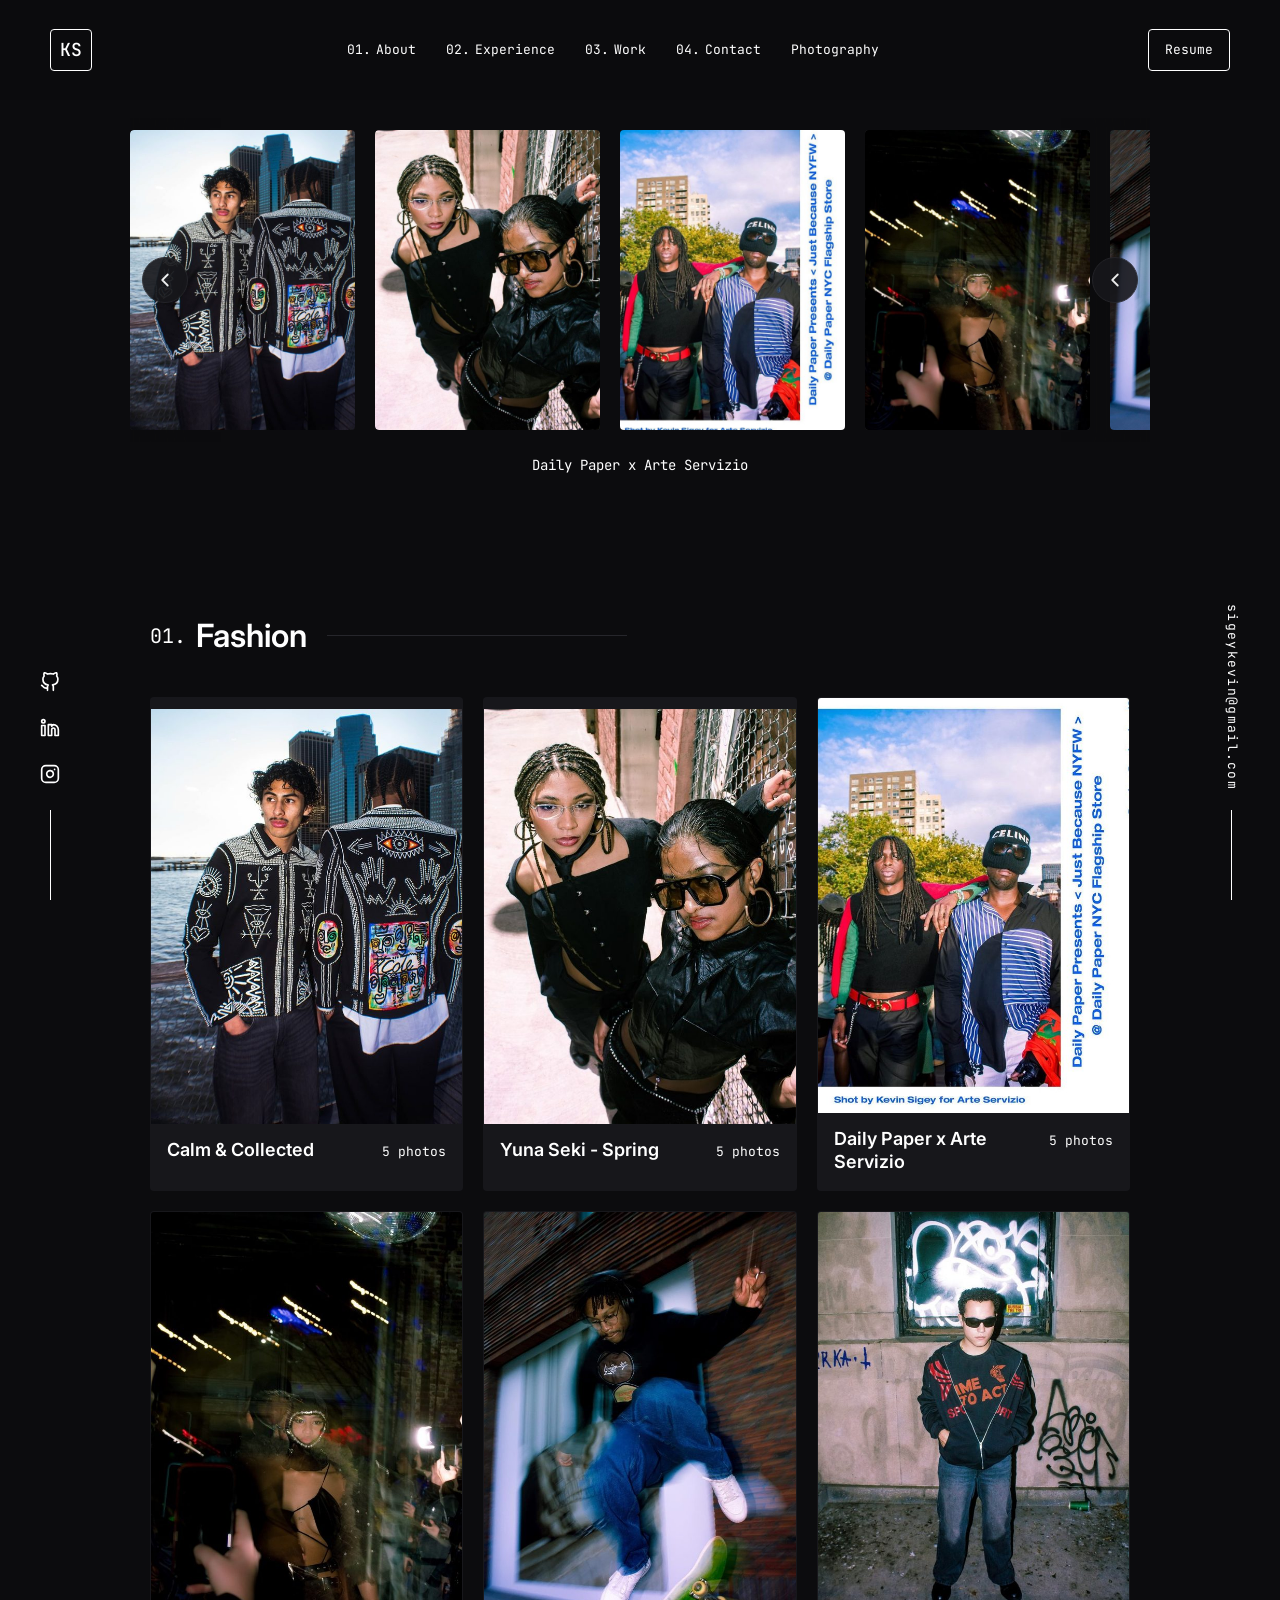
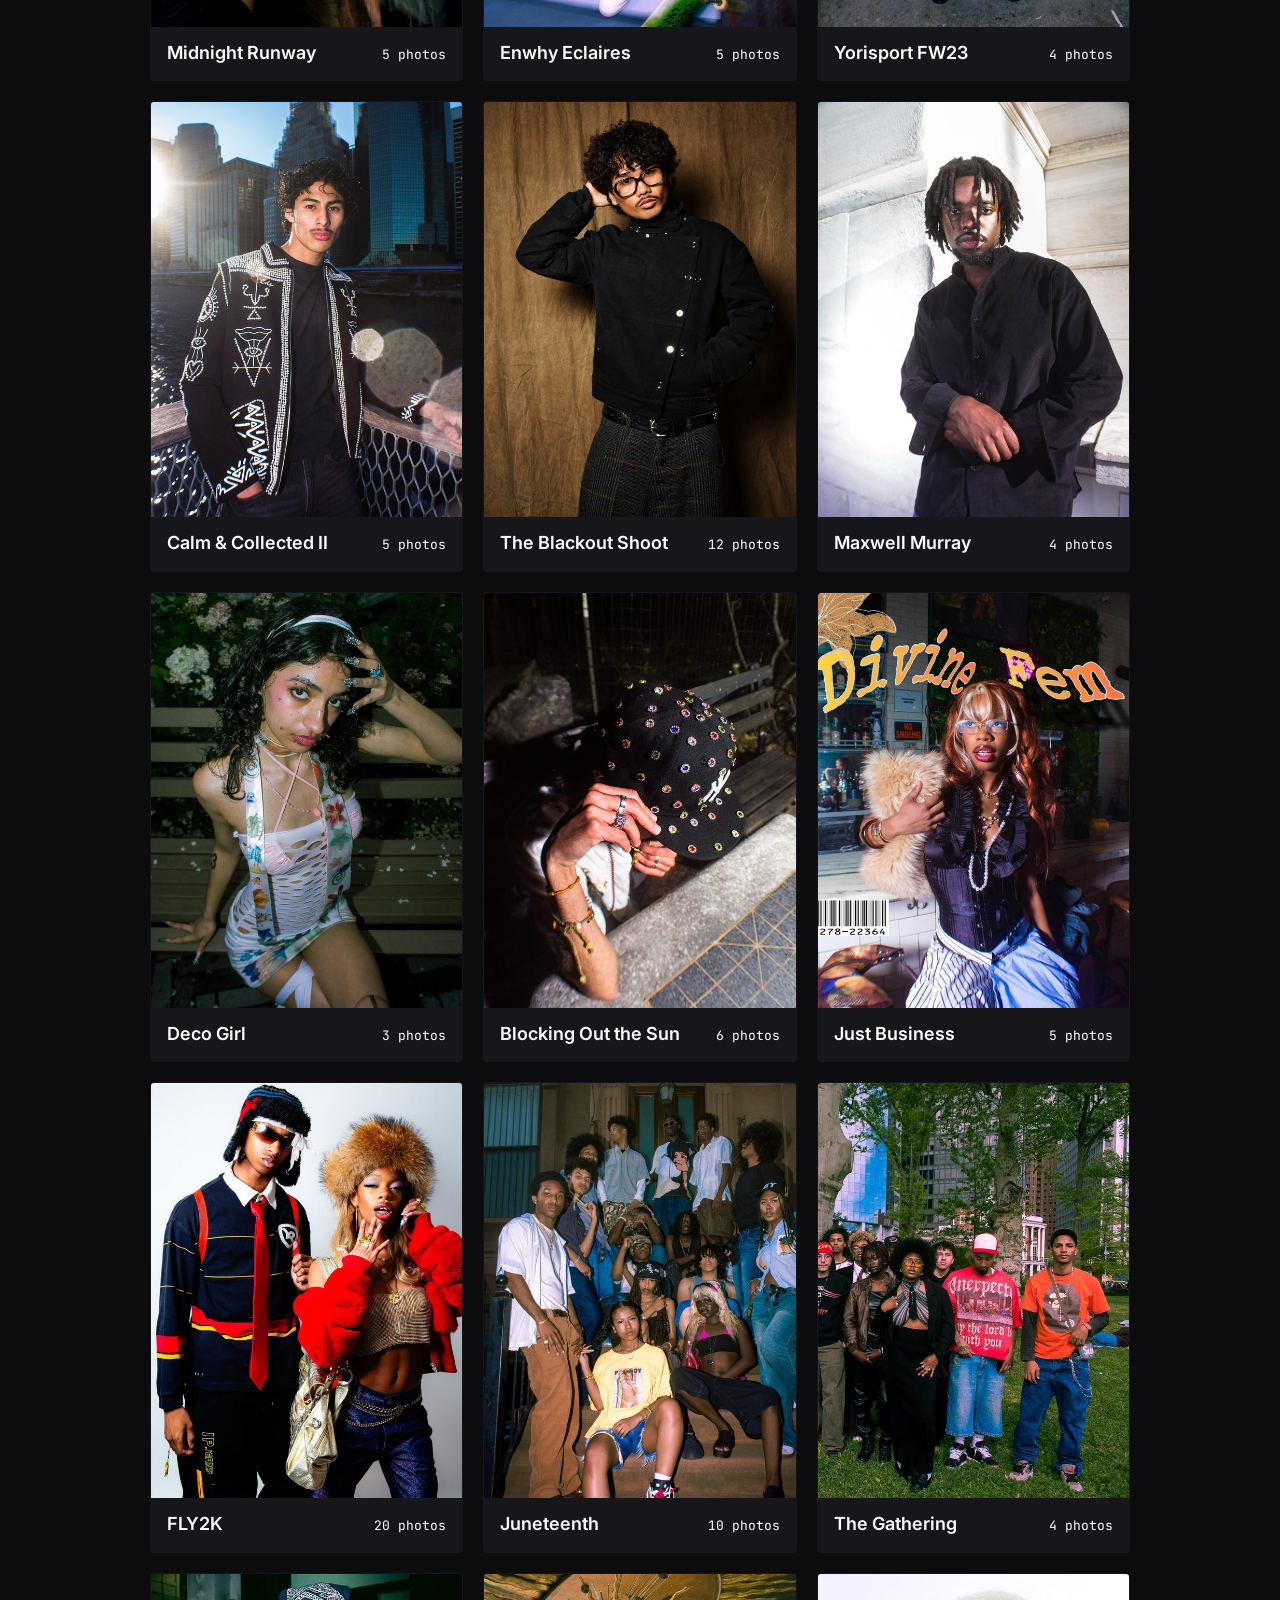
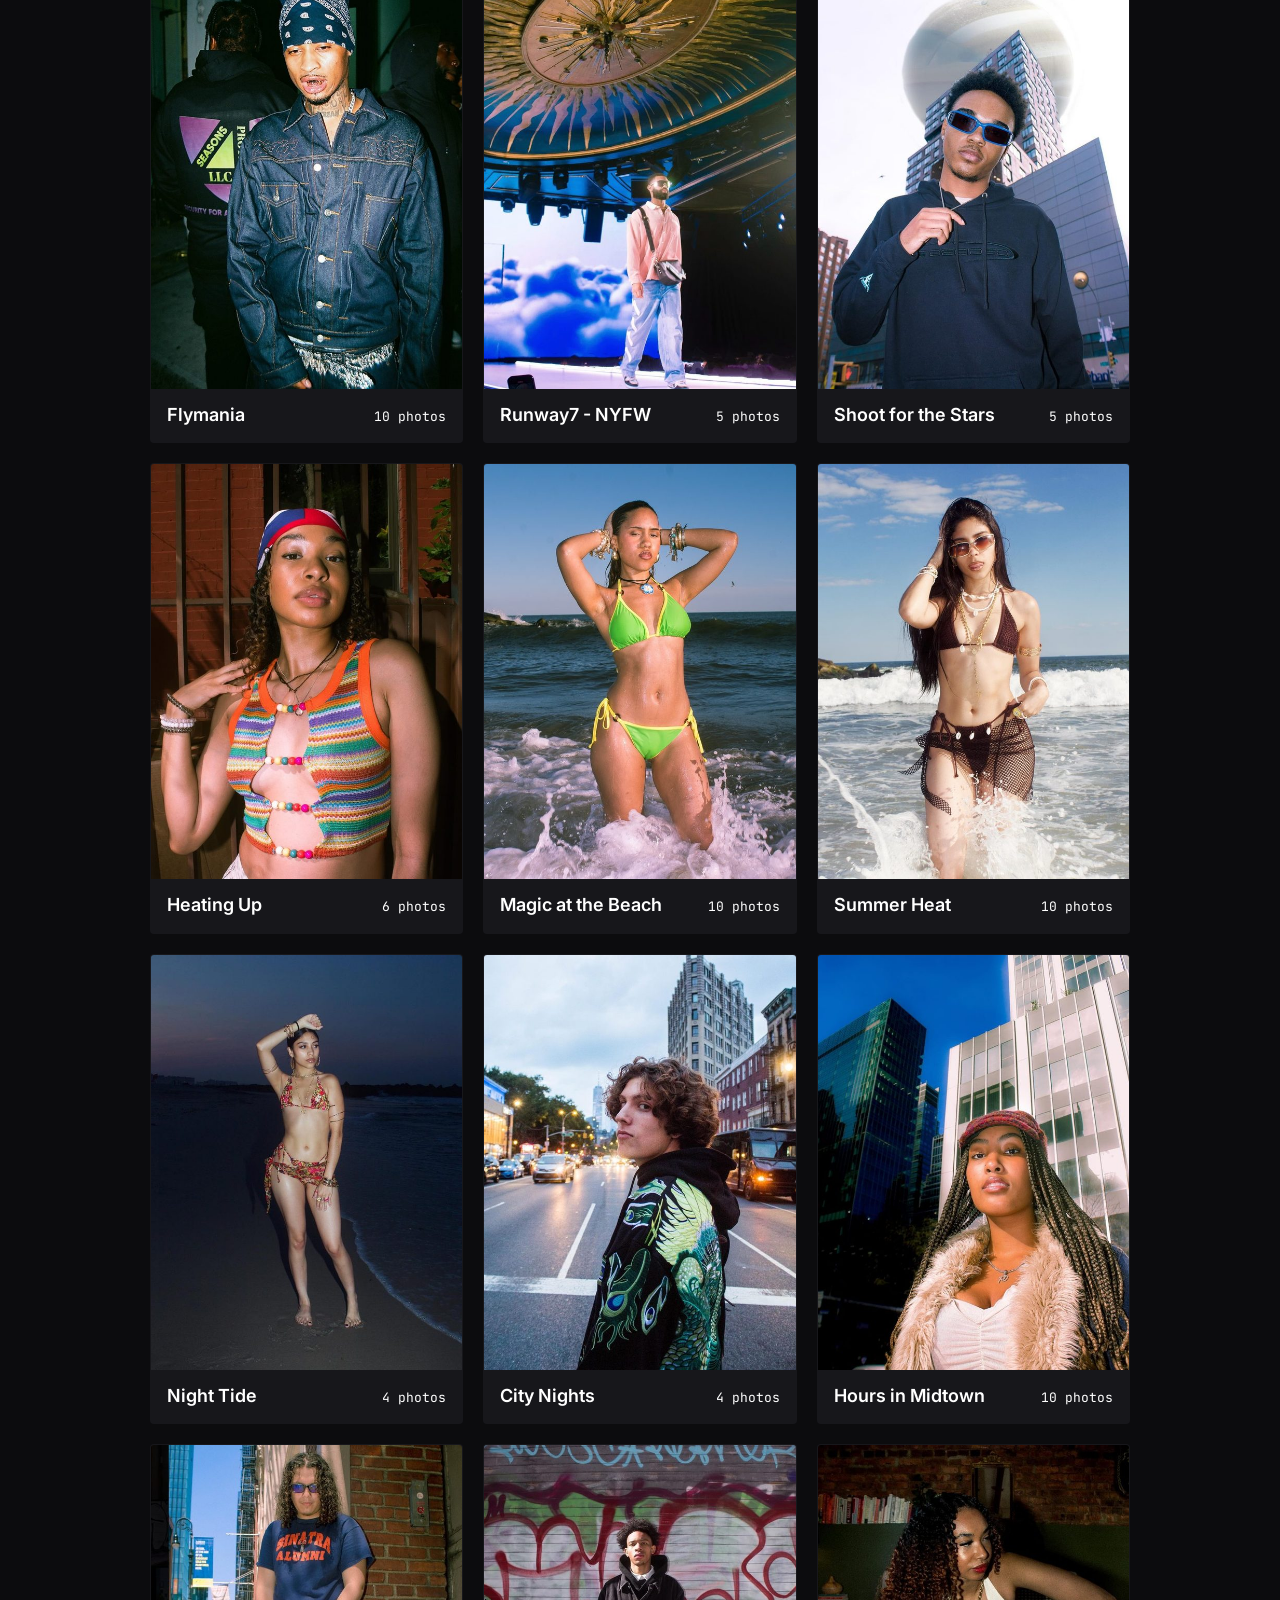
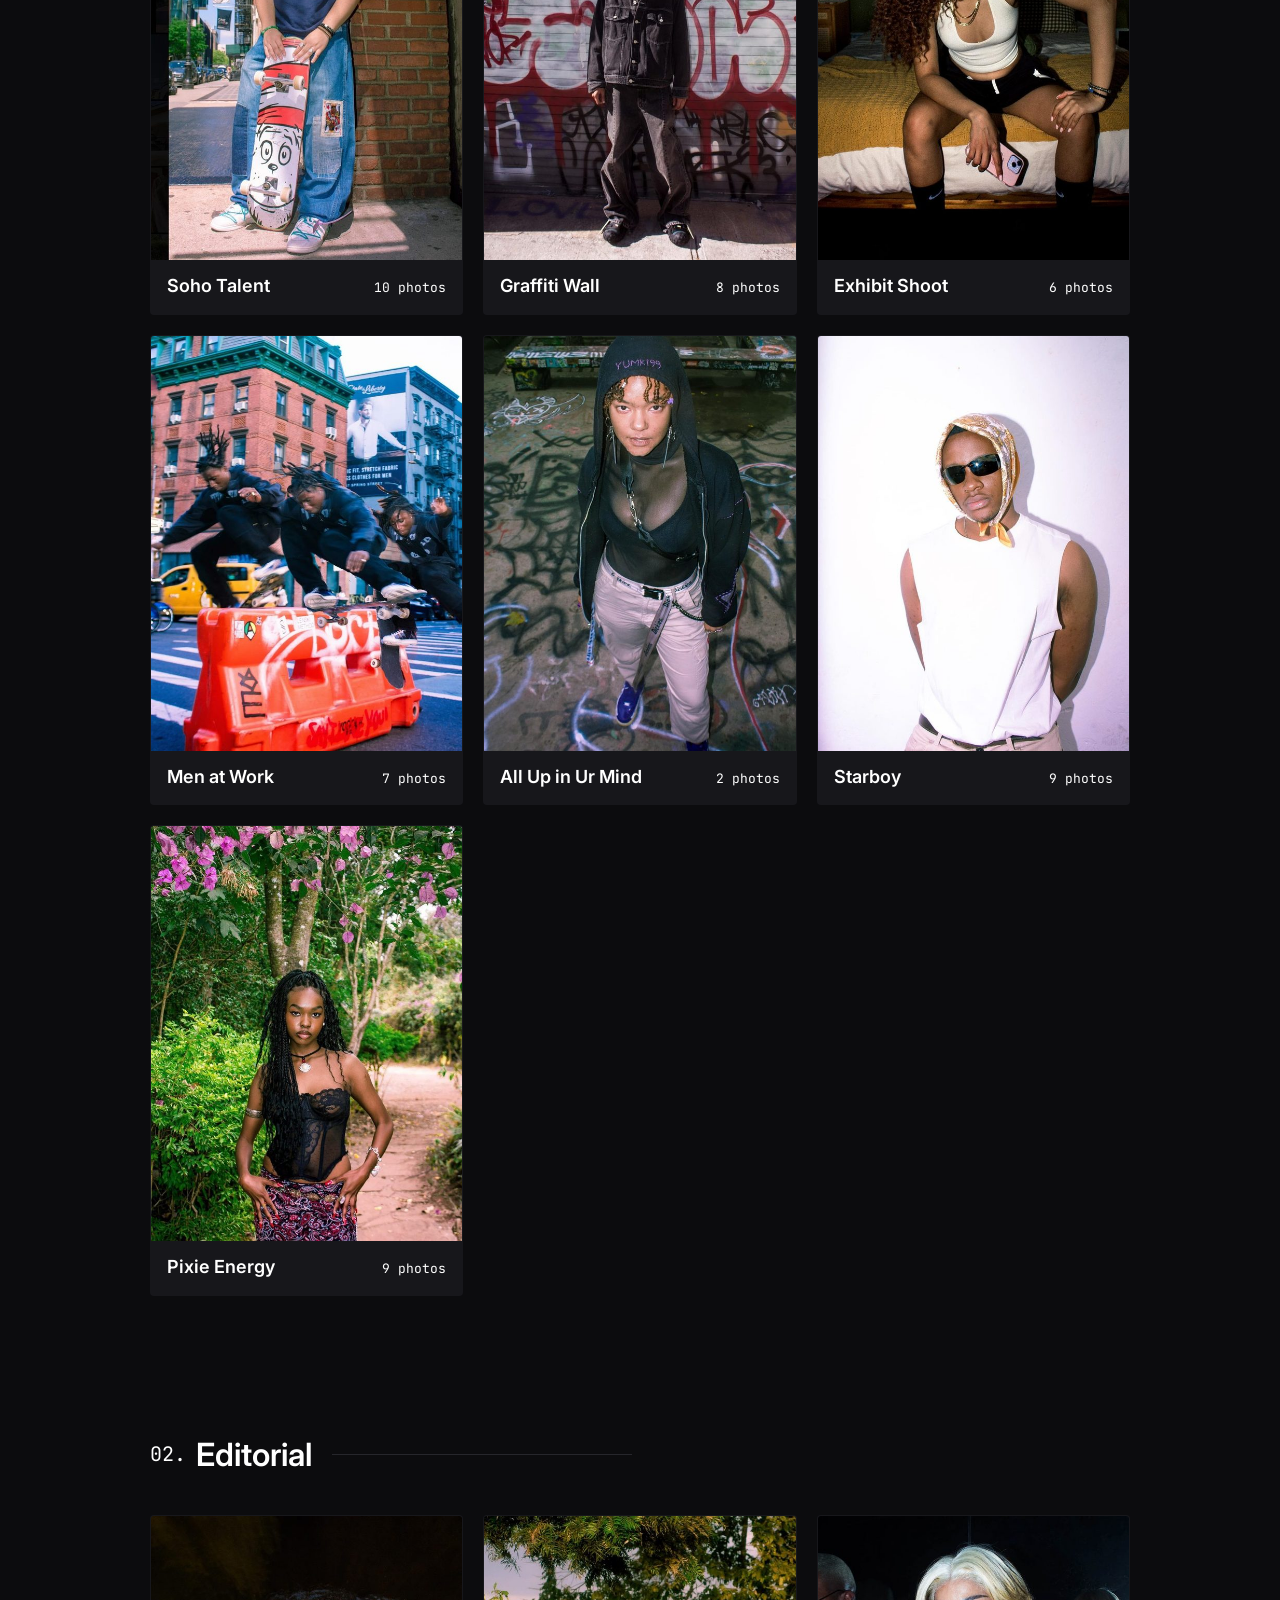
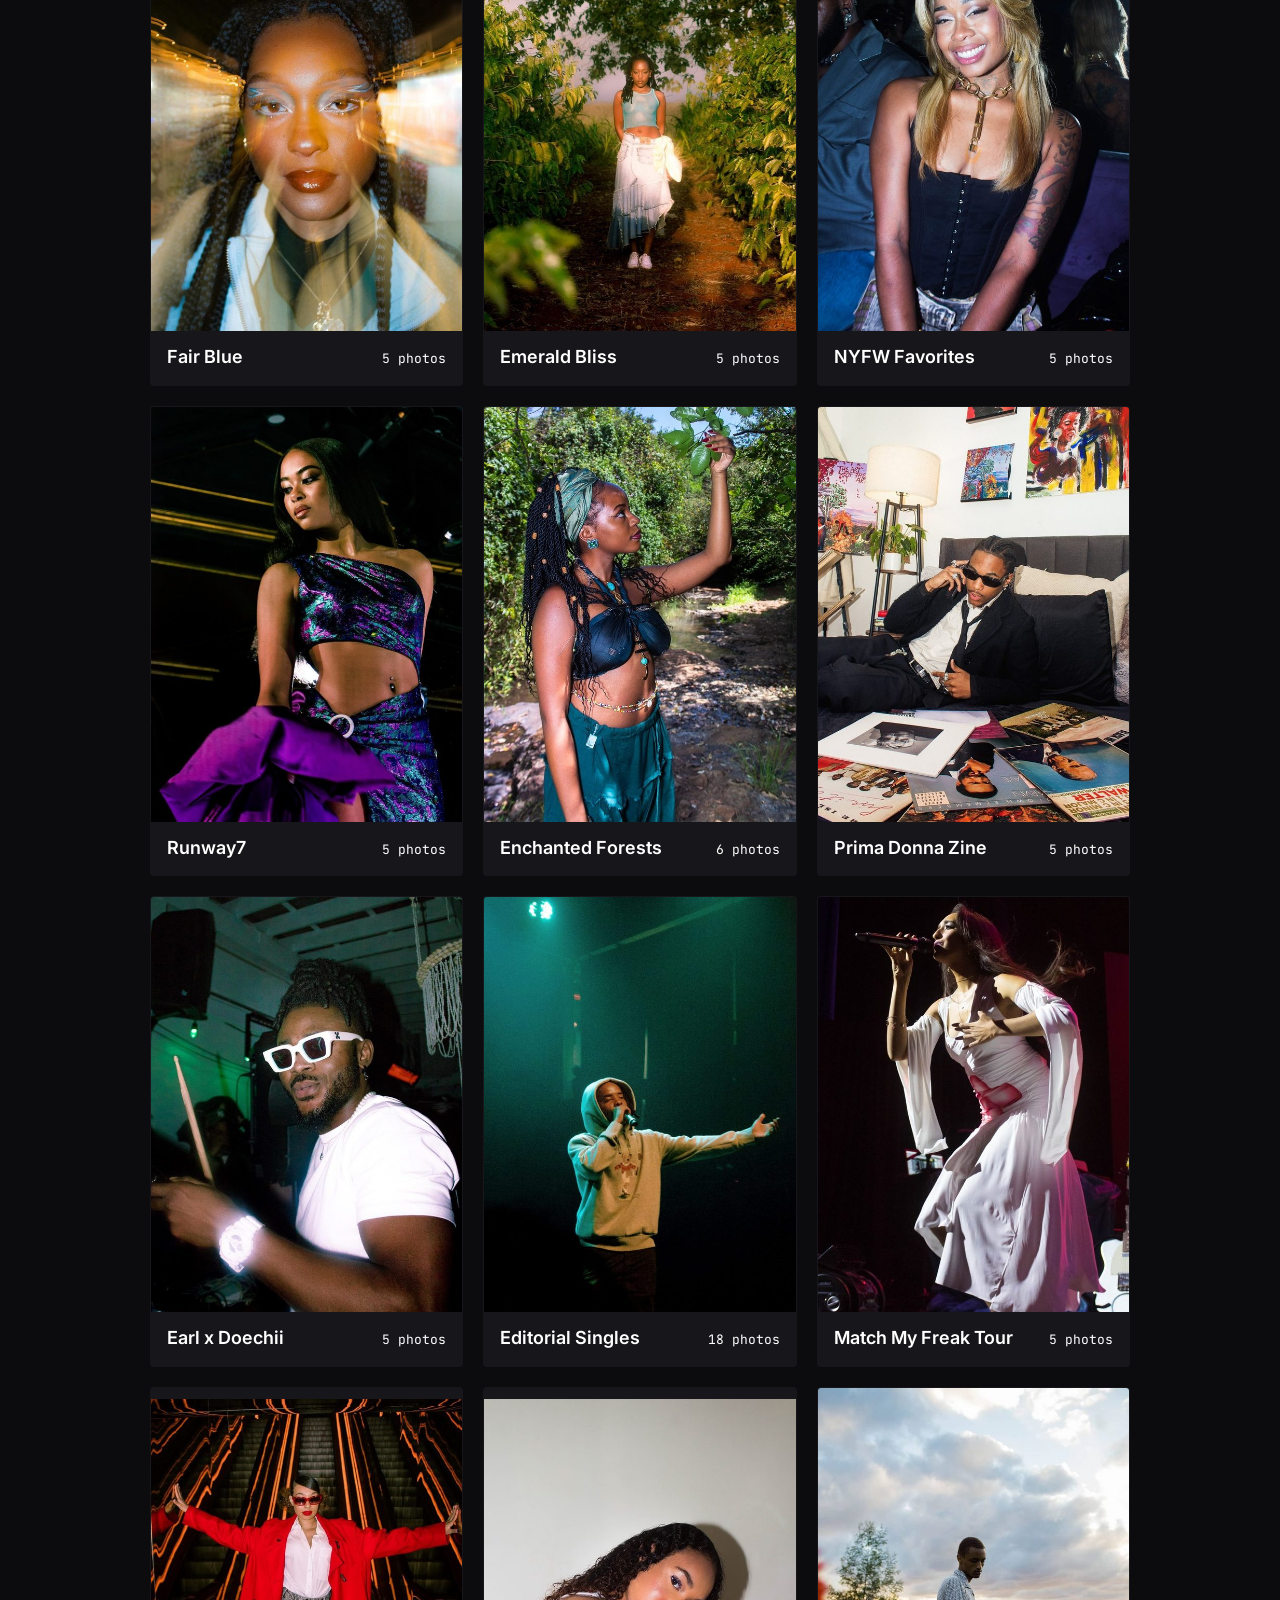
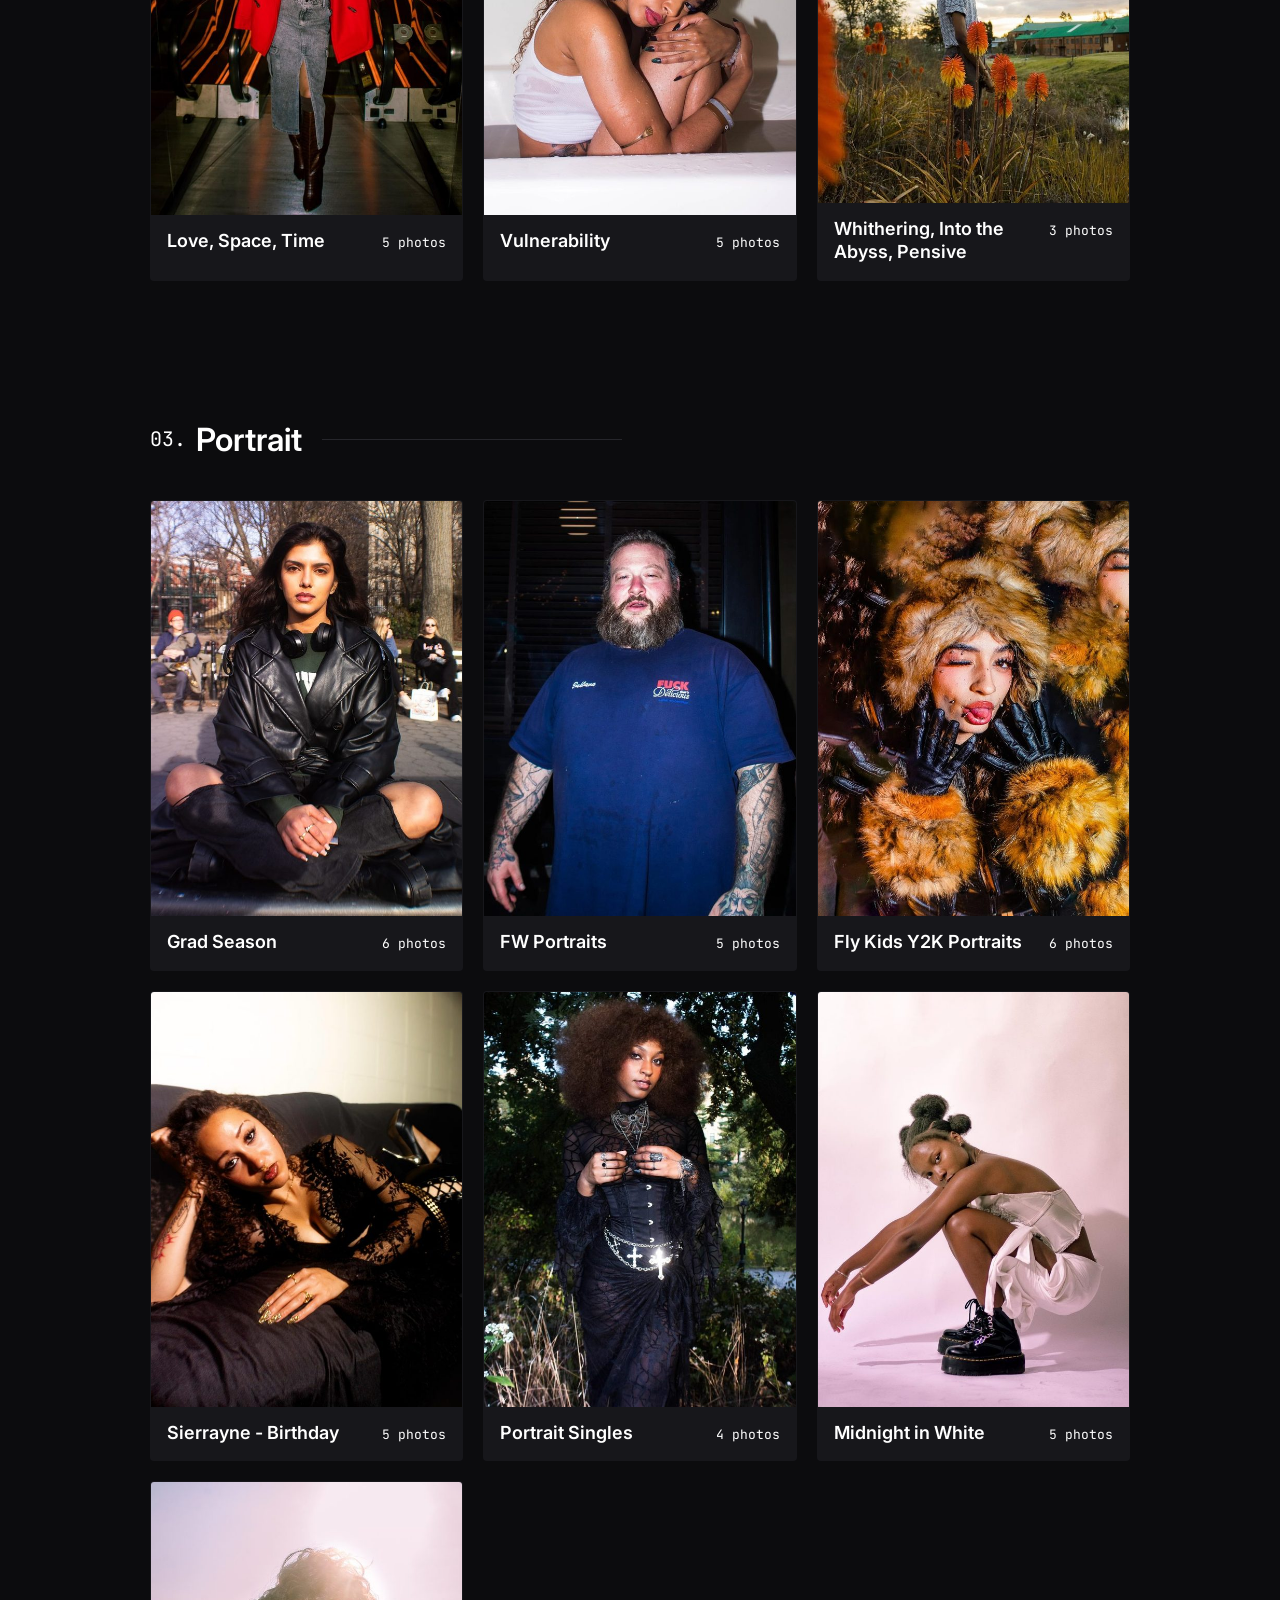
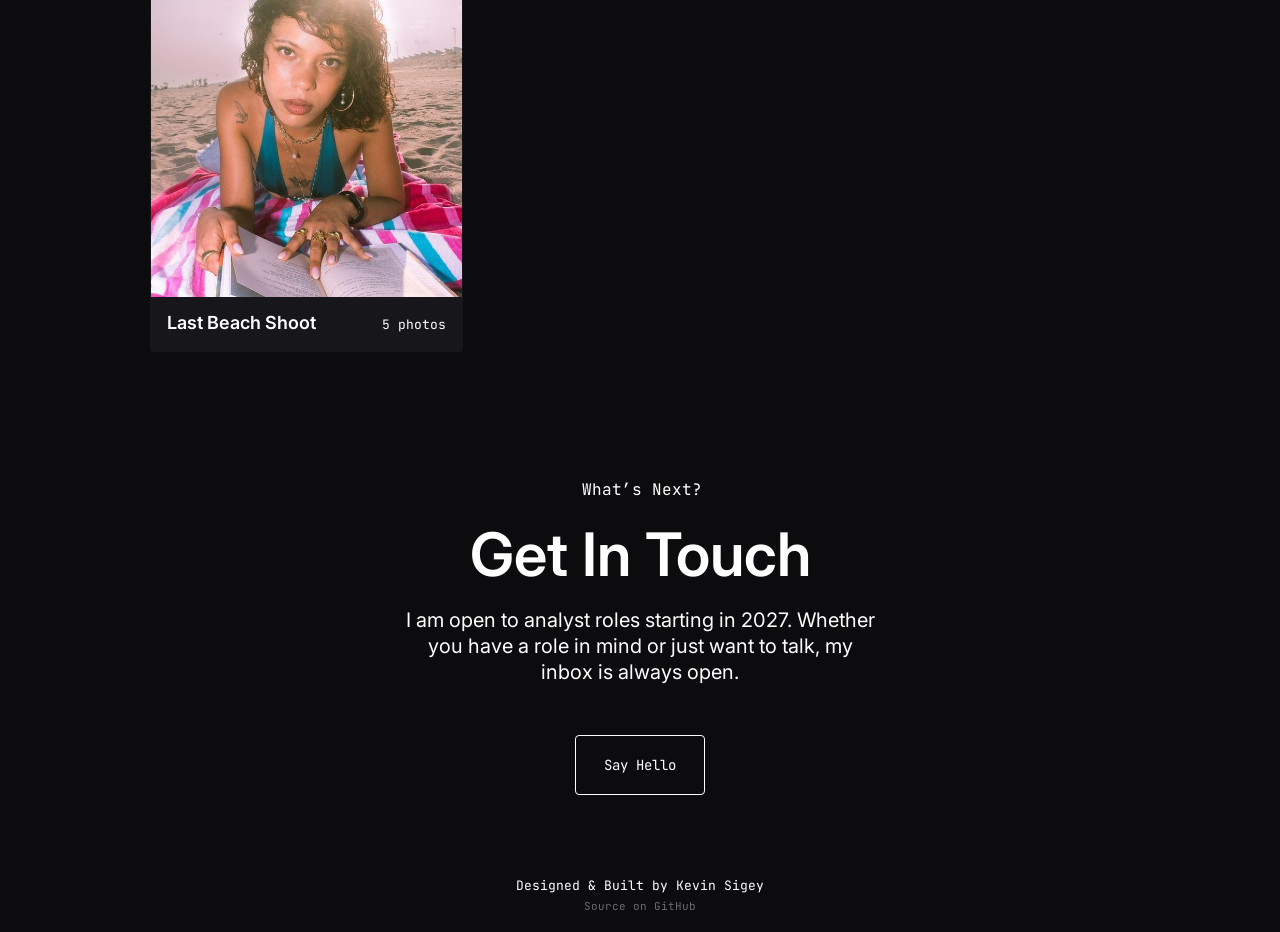
==== commit 468c049a: "Nav logo monogram: K -> KS" ====
--- a/photos.html
+++ b/photos.html
@@ -15,7 +15,7 @@
 
 <header class="site-header" id="siteHeader">
   <nav class="nav" aria-label="Primary">
-    <div class="logo"><a href="index.html" aria-label="Home">K</a></div>
+    <div class="logo"><a href="index.html" aria-label="Home">KS</a></div>
     <ol class="nav-links">
       <li><a href="index.html#about">About</a></li>
       <li><a href="index.html#experience">Experience</a></li>
--- a/css/main.css
+++ b/css/main.css
@@ -446,6 +446,13 @@
 .dot.live { background: var(--green); }
 .dot.building { background: #9a9a9a; }
 
+.card-signal {
+  margin: 8px 0 0;
+  font-family: var(--font-mono);
+  font-size: var(--fz-xs);
+  color: var(--slate);
+}
+
 .card-tech {
   display: flex;
   align-items: flex-end;
@@ -480,67 +487,63 @@
 
 .live-strip-label { color: var(--green); }
 
-/* ---------- decisions ---------- */
-
-.decisions-list {
+/* ---------- receipts ---------- */
+
+.receipts-grid {
+  display: grid;
+  grid-template-columns: repeat(auto-fill, minmax(300px, 1fr));
+  gap: 15px;
+  position: relative;
+  margin-top: 50px;
+}
+
+.receipt-card {
+  position: relative;
   display: flex;
   flex-direction: column;
-  gap: 28px;
-  margin-bottom: 48px;
-}
-
-.decision h3 {
-  margin-bottom: 8px;
-  font-size: var(--fz-xl);
+  background: var(--light-navy);
+  border-radius: var(--border-radius);
+  padding: 2rem 1.75rem;
+  transition: var(--transition);
+  box-shadow: 0 10px 30px -15px var(--navy-shadow);
+}
+
+.receipt-card:hover { transform: translateY(-7px); }
+
+.receipt-title {
+  margin: 0 0 10px;
+  color: var(--lightest-slate);
+  font-size: 22px;
   font-weight: 600;
-  color: var(--lightest-slate);
-}
-
-.decision p { max-width: 720px; color: var(--light-slate); font-size: 17px; }
-
-/* ---------- Dot Foods tradeoff toy ---------- */
-
-.toy {
-  padding: 28px;
-  border: 1px solid var(--lightest-navy);
-  border-radius: var(--border-radius);
-  background: var(--light-navy);
-}
-
-.toy h3 {
-  margin-bottom: 8px;
-  font-size: var(--fz-xl);
-  font-weight: 600;
-  color: var(--lightest-slate);
-}
-
-.toy-note { max-width: 720px; color: var(--light-slate); font-size: 15px; margin-bottom: 24px; }
-
-.toy-sliders {
-  display: grid;
-  grid-template-columns: repeat(auto-fill, minmax(260px, 1fr));
-  gap: 20px;
-  margin-bottom: 24px;
-}
-
-.toy-slider {
-  display: flex;
-  flex-direction: column;
-  gap: 8px;
-  font-family: var(--font-mono);
-  font-size: var(--fz-sm);
-  color: var(--light-slate);
-}
-
-.toy-slider input[type="range"] {
-  width: 100%;
-  accent-color: var(--green);
-}
-
-.toy-results { font-size: 17px; color: var(--light-slate); margin-bottom: 20px; }
-.toy-results p { margin-bottom: 6px; }
-.toy-results strong { color: var(--lightest-slate); }
-#toyVerdict { color: var(--green); }
+}
+
+.receipt-context { color: var(--light-slate); font-size: 17px; margin-bottom: 24px; }
+
+.receipt-bars { display: flex; flex-direction: column; gap: 10px; margin-bottom: 12px; }
+
+.receipt-bar-row { display: flex; align-items: center; gap: 10px; font-family: var(--font-mono); font-size: var(--fz-sm); }
+
+.receipt-bar-label { width: 64px; flex-shrink: 0; color: var(--light-slate); }
+
+.receipt-bar-track { flex-grow: 1; height: 12px; background: var(--lightest-navy); border-radius: var(--border-radius); overflow: hidden; }
+
+.receipt-bar { display: block; height: 100%; background: var(--dark-slate); }
+
+.receipt-bar.pick { background: var(--green); }
+
+.receipt-bar-value { width: 52px; flex-shrink: 0; text-align: right; color: var(--lightest-slate); }
+
+.receipt-chart-note { color: var(--light-slate); font-size: 15px; margin-bottom: 20px; }
+
+.receipt-table { width: 100%; border-collapse: collapse; font-family: var(--font-mono); font-size: var(--fz-sm); margin-bottom: 20px; }
+
+.receipt-table th, .receipt-table td { text-align: left; padding: 10px 0; border-bottom: 1px solid var(--lightest-navy); vertical-align: top; }
+
+.receipt-table td { text-align: right; color: var(--lightest-slate); padding-left: 12px; }
+
+.receipt-callouts { display: flex; flex-direction: column; gap: 10px; margin-bottom: 20px; }
+
+.receipt-callouts li { border-left: 2px solid var(--lightest-navy); padding-left: 12px; font-size: 16px; }
 
 /* ---------- contact ---------- */
 
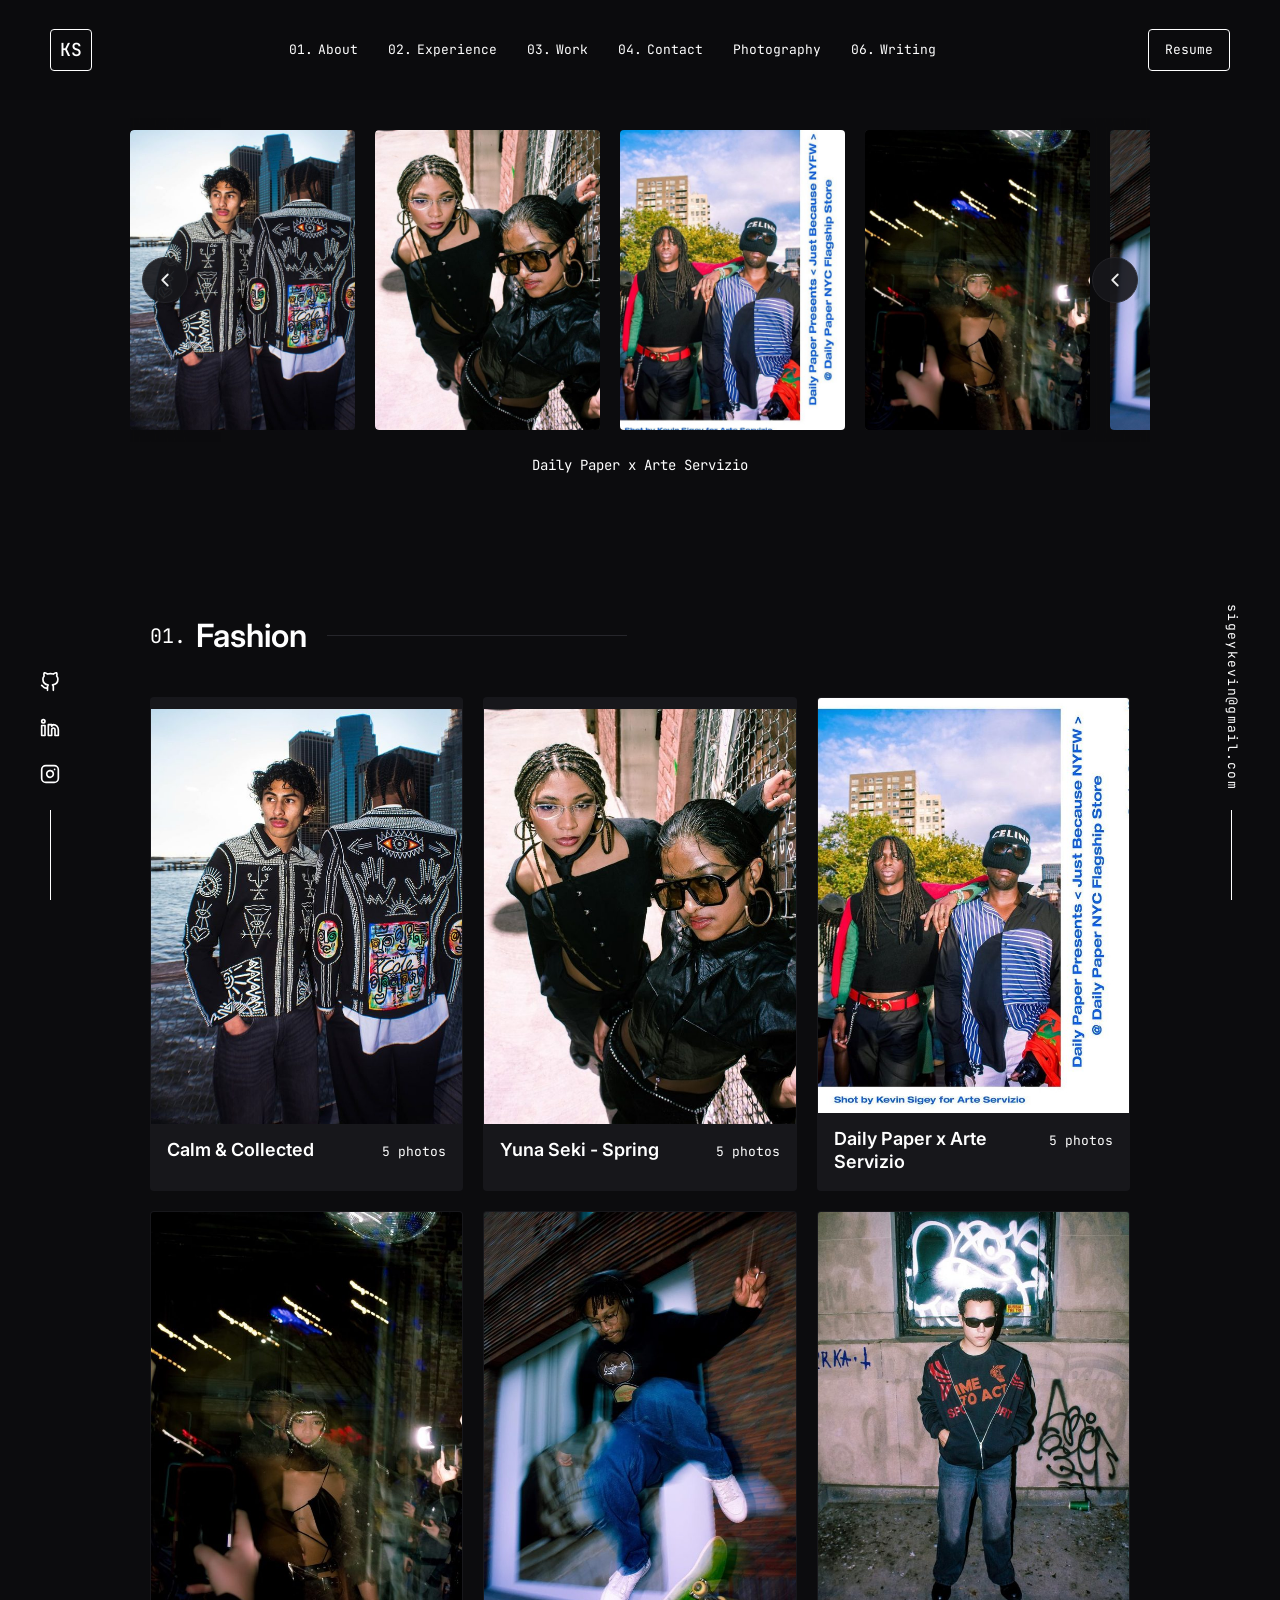
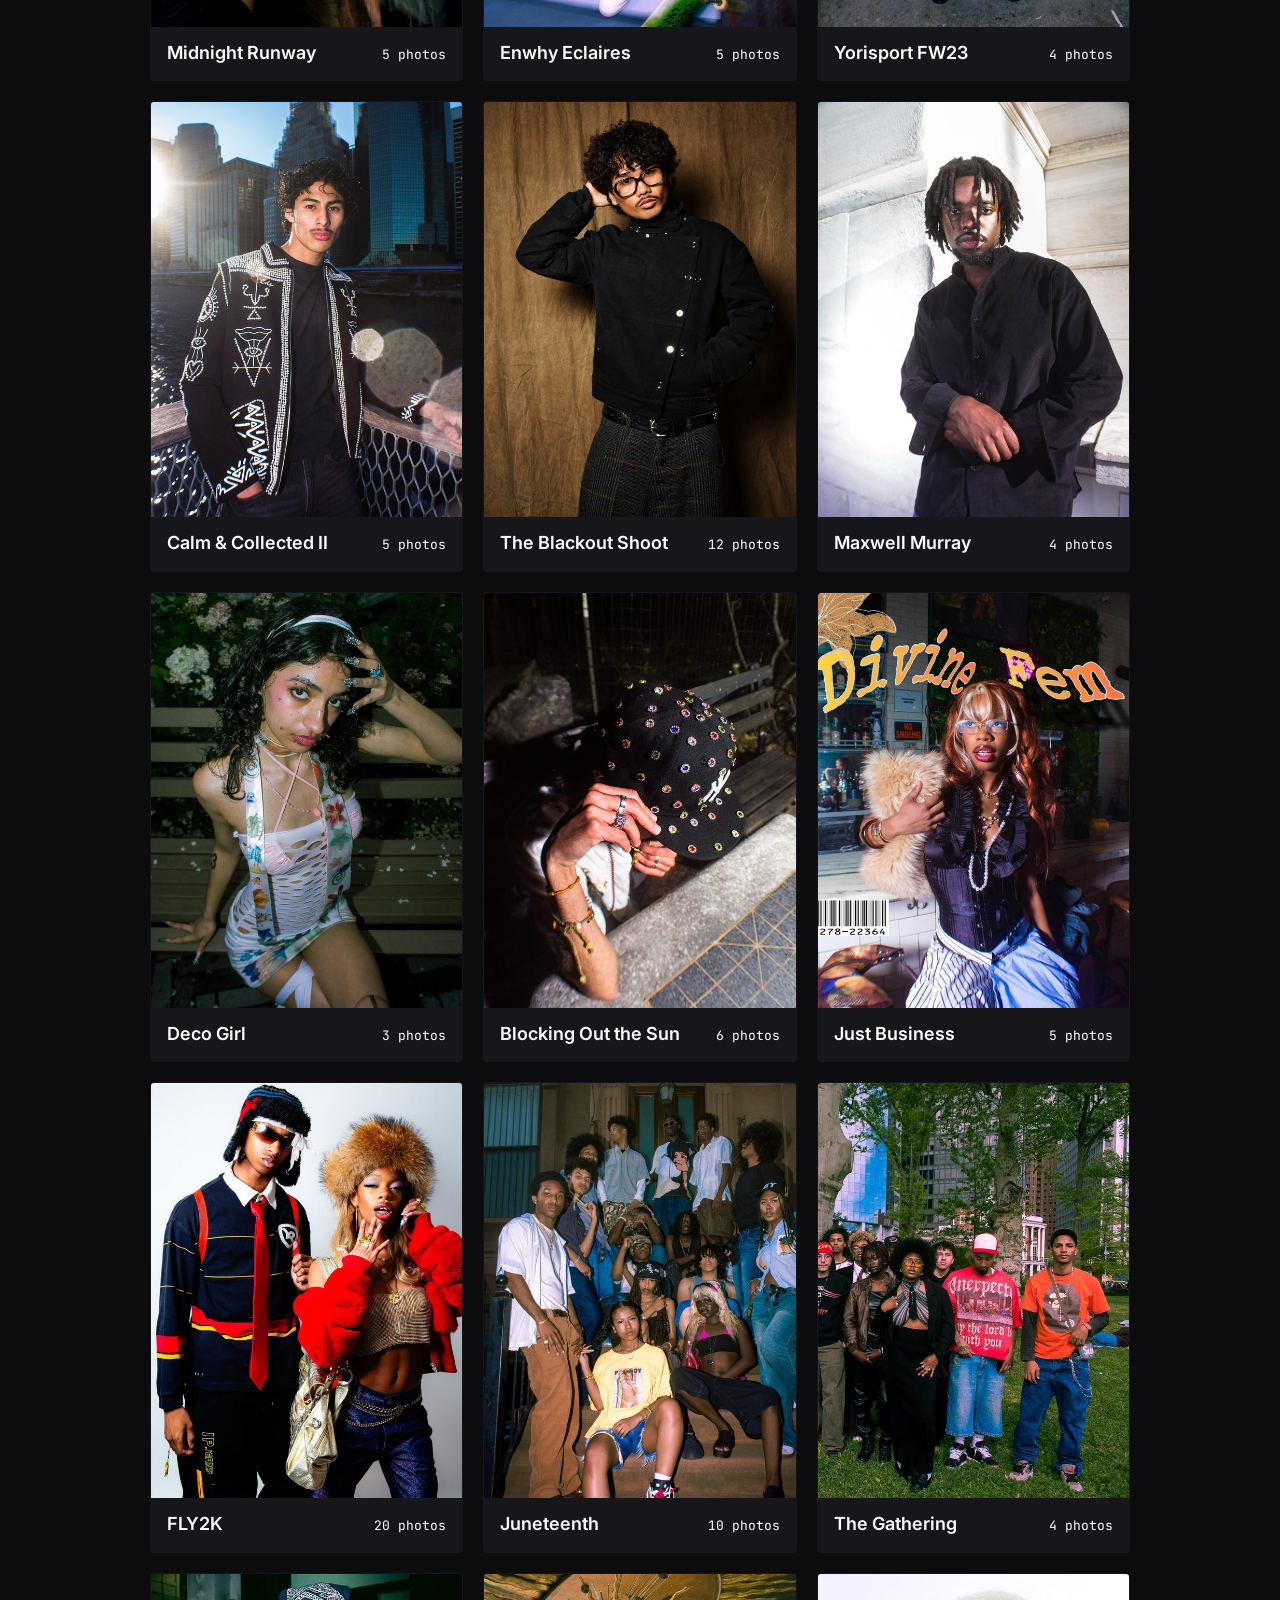
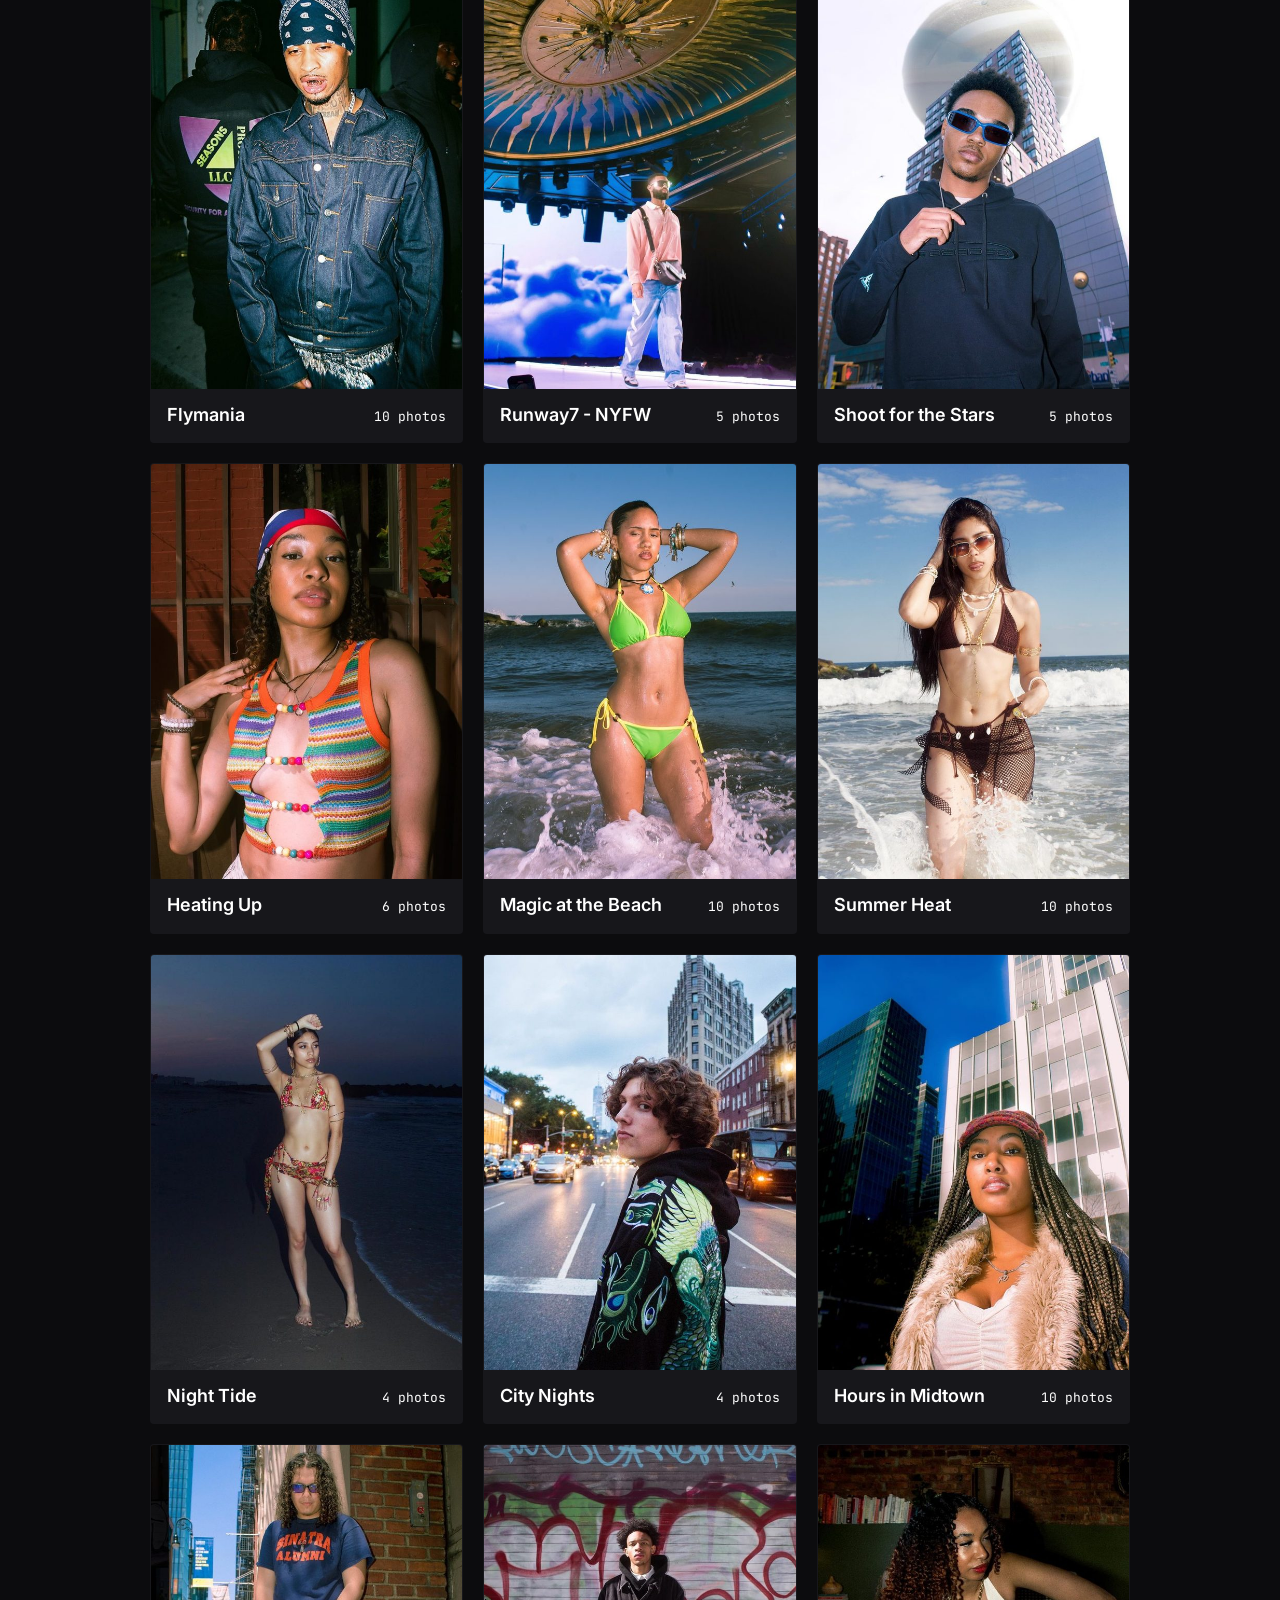
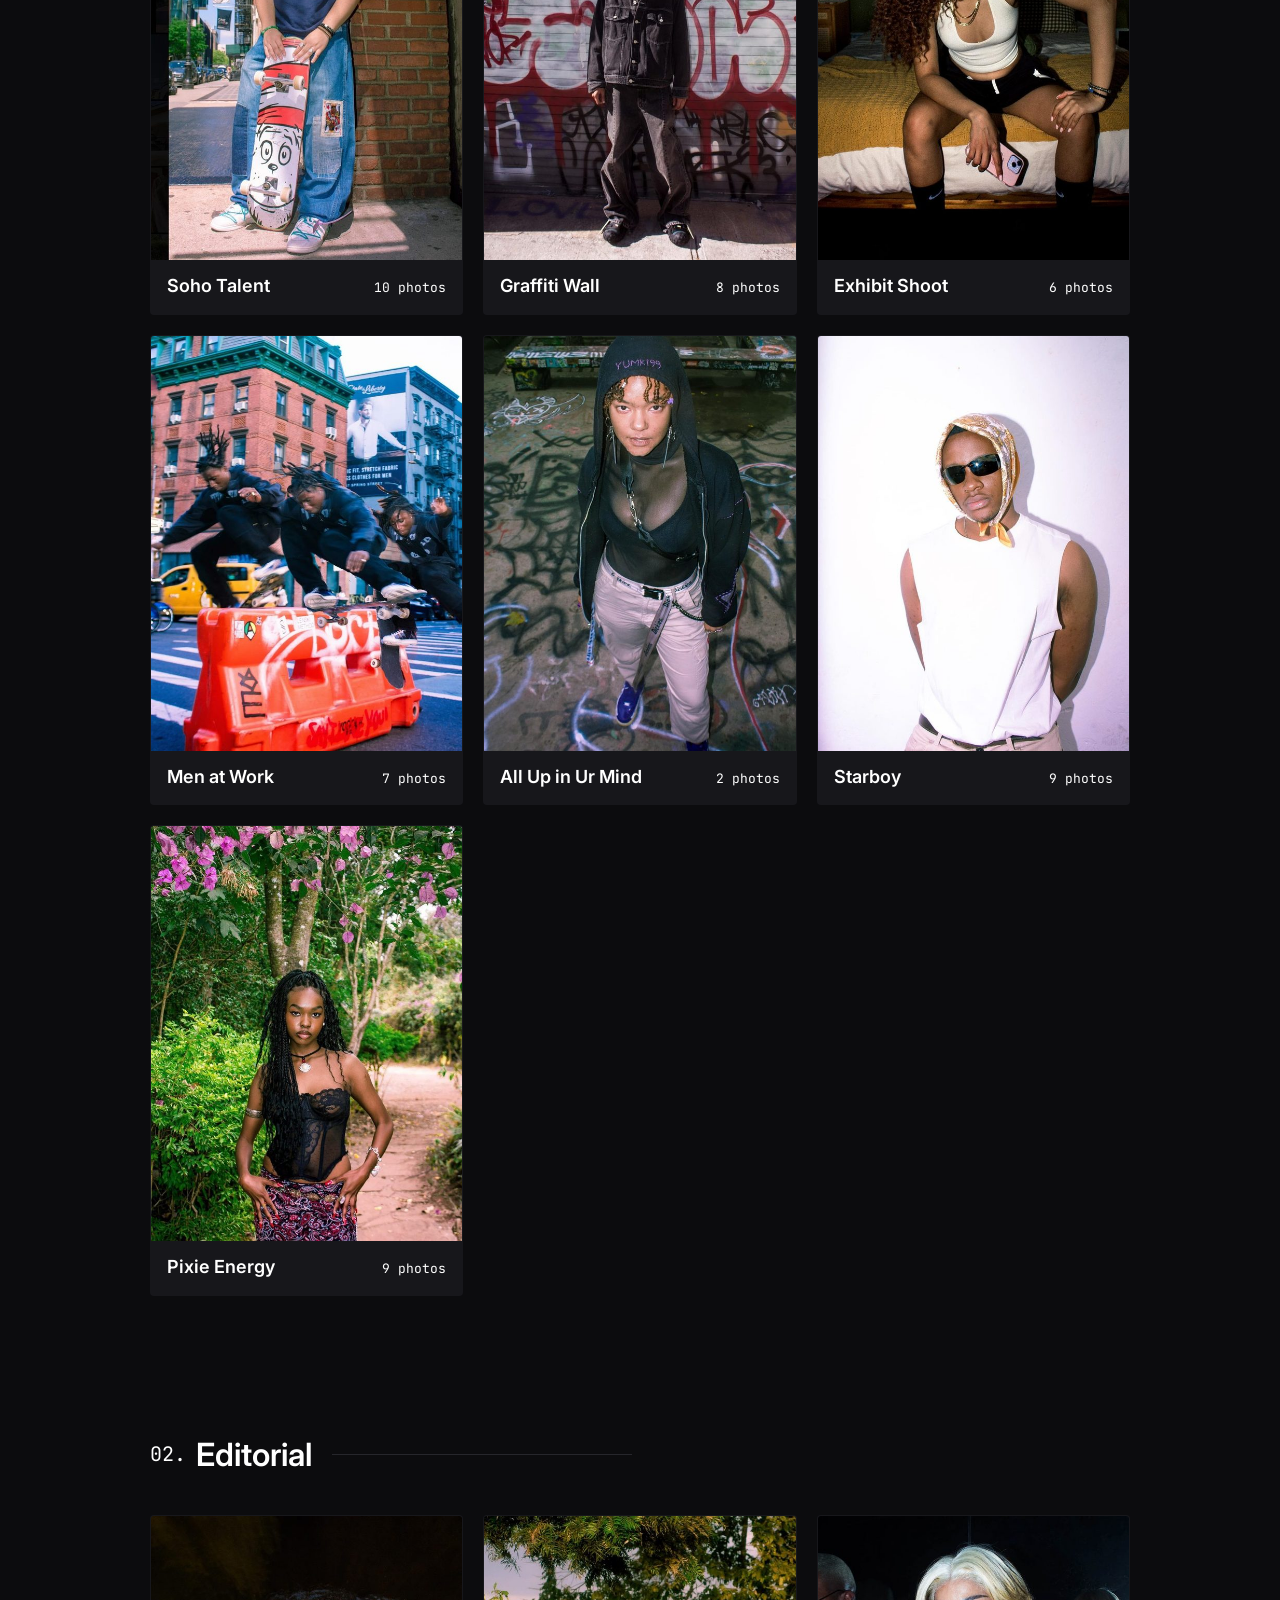
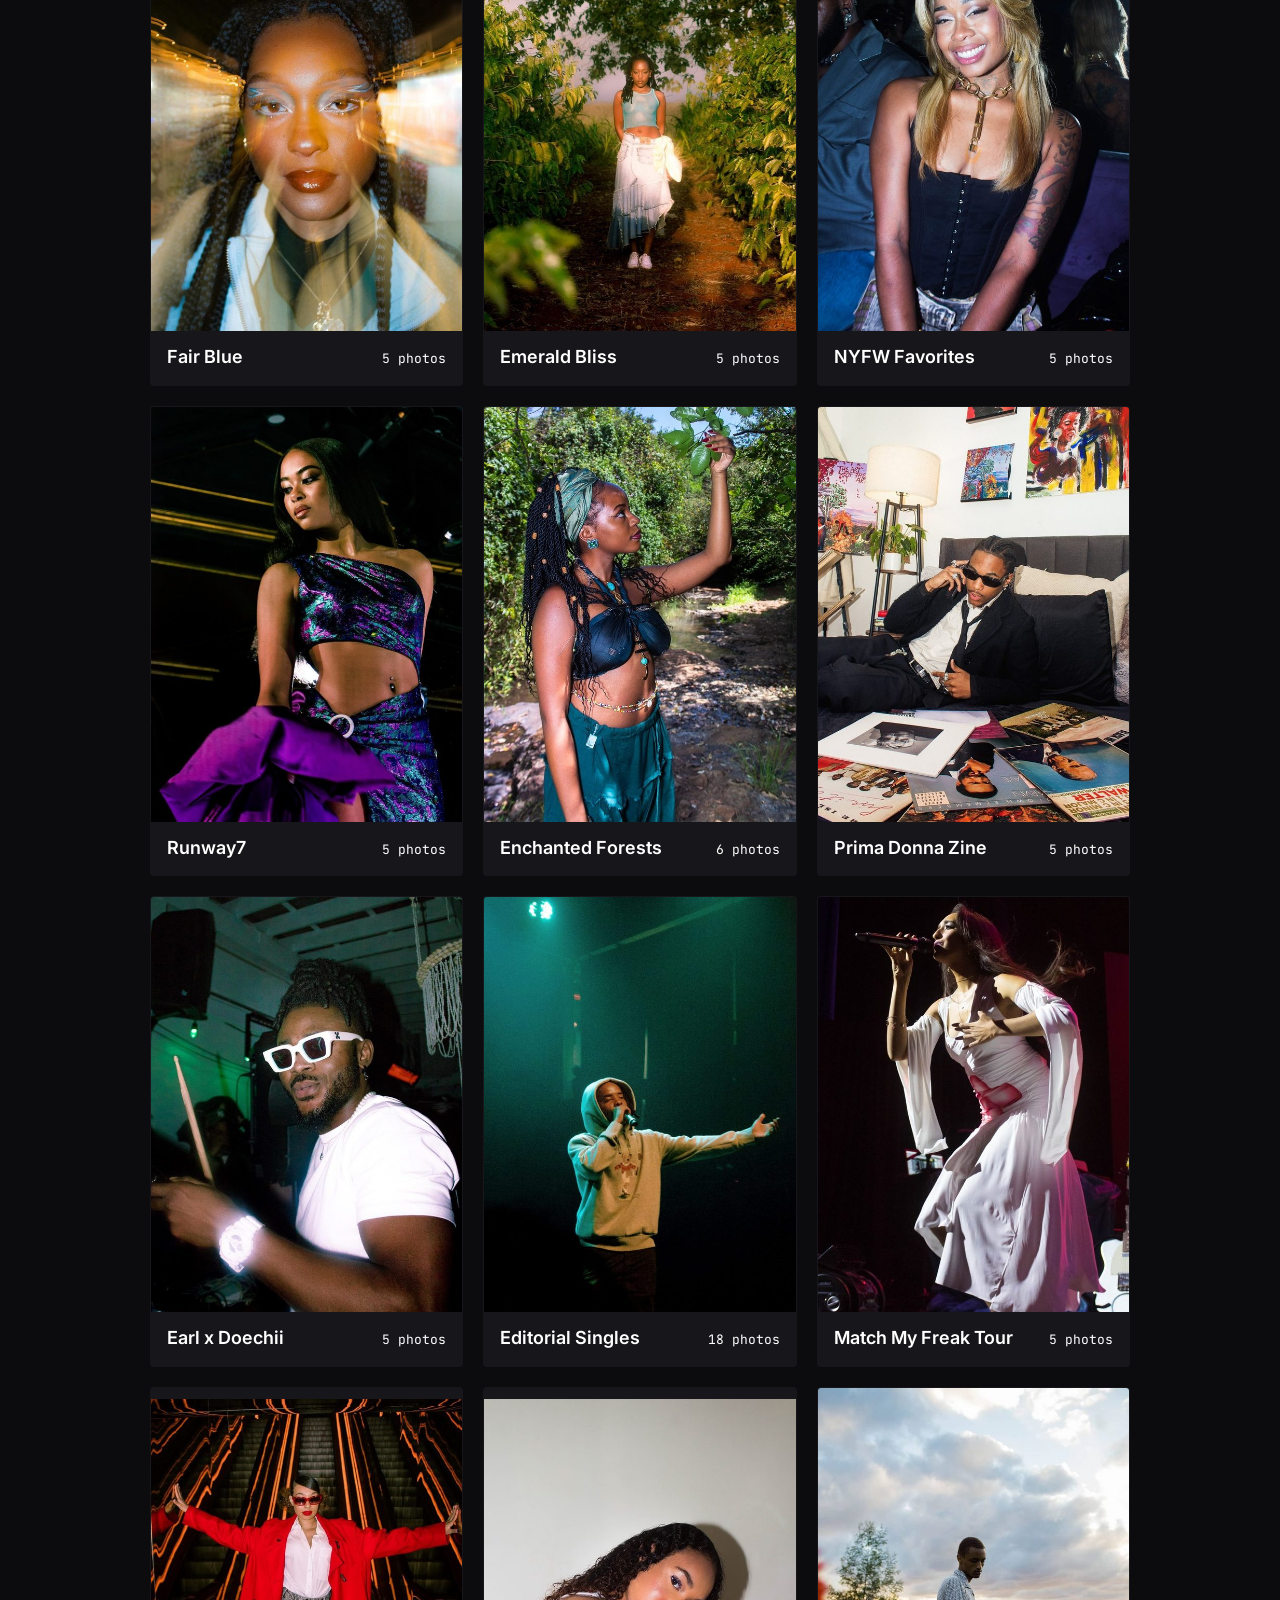
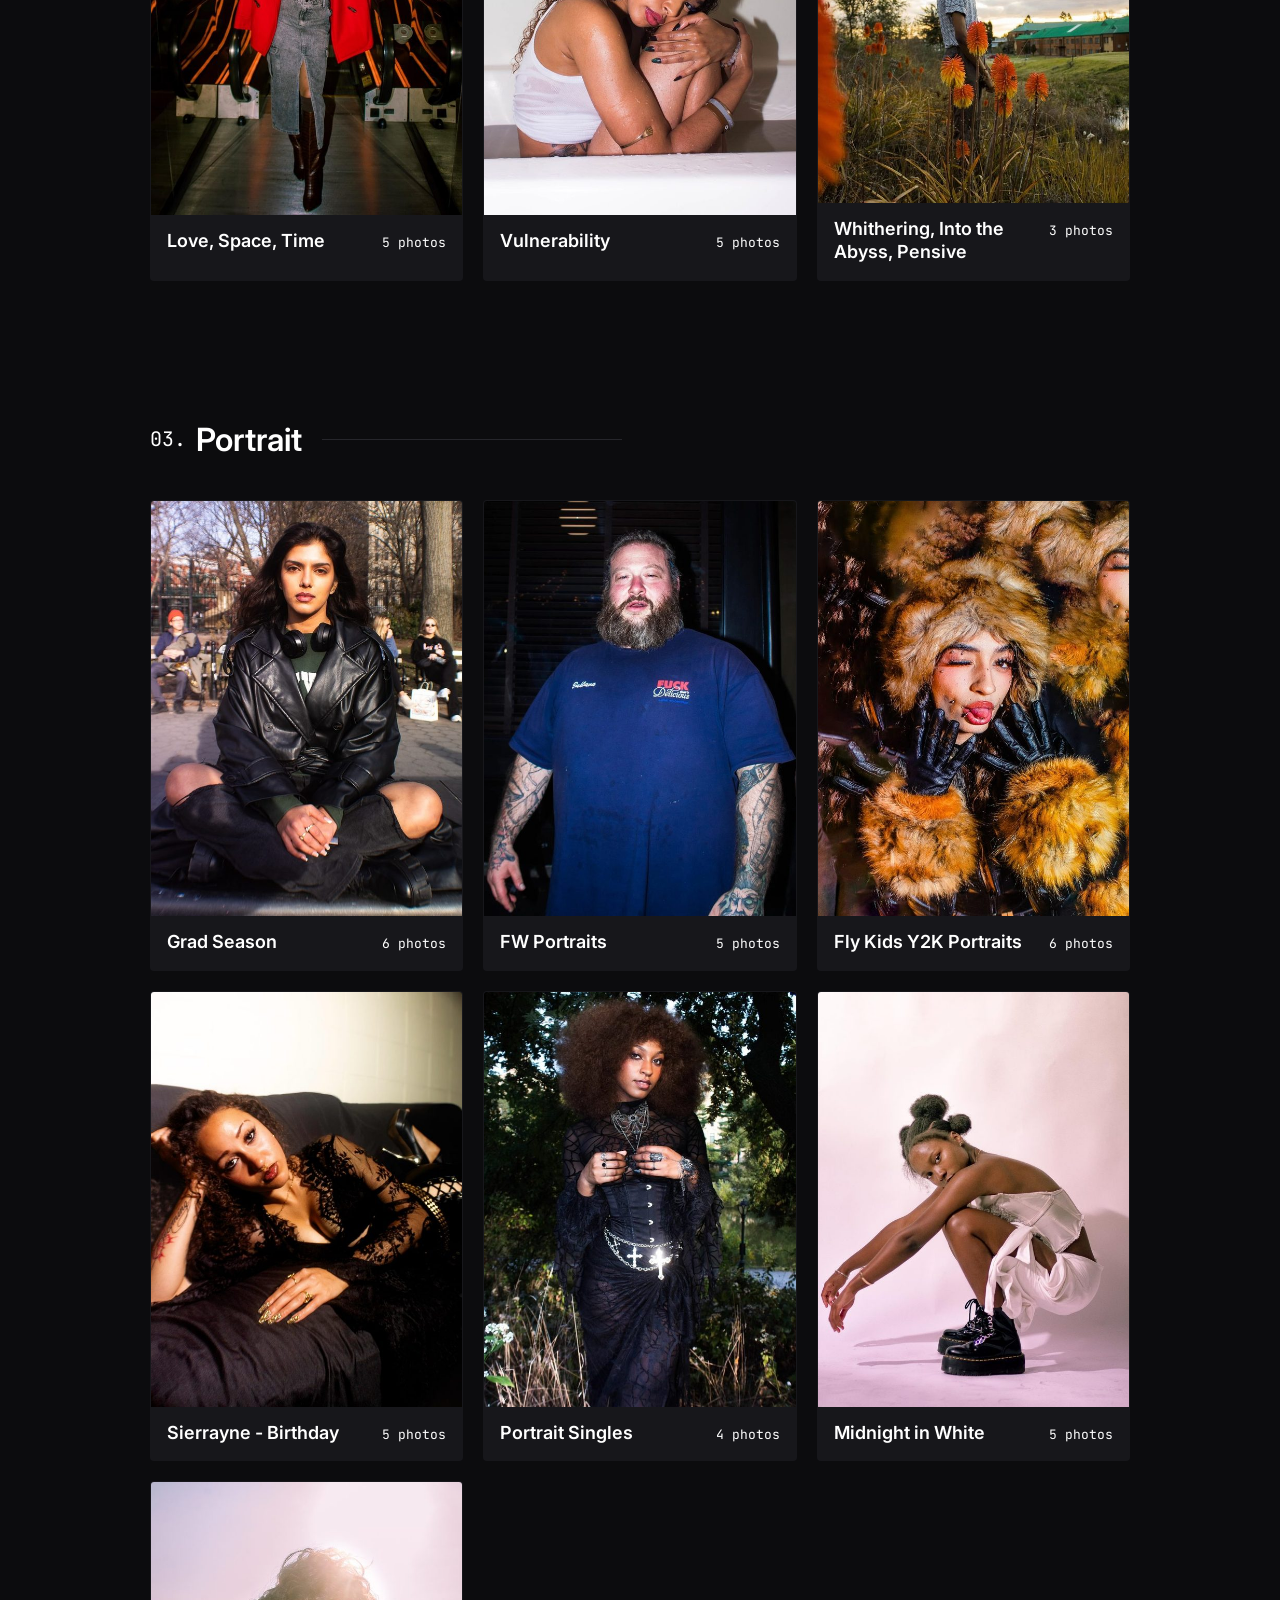
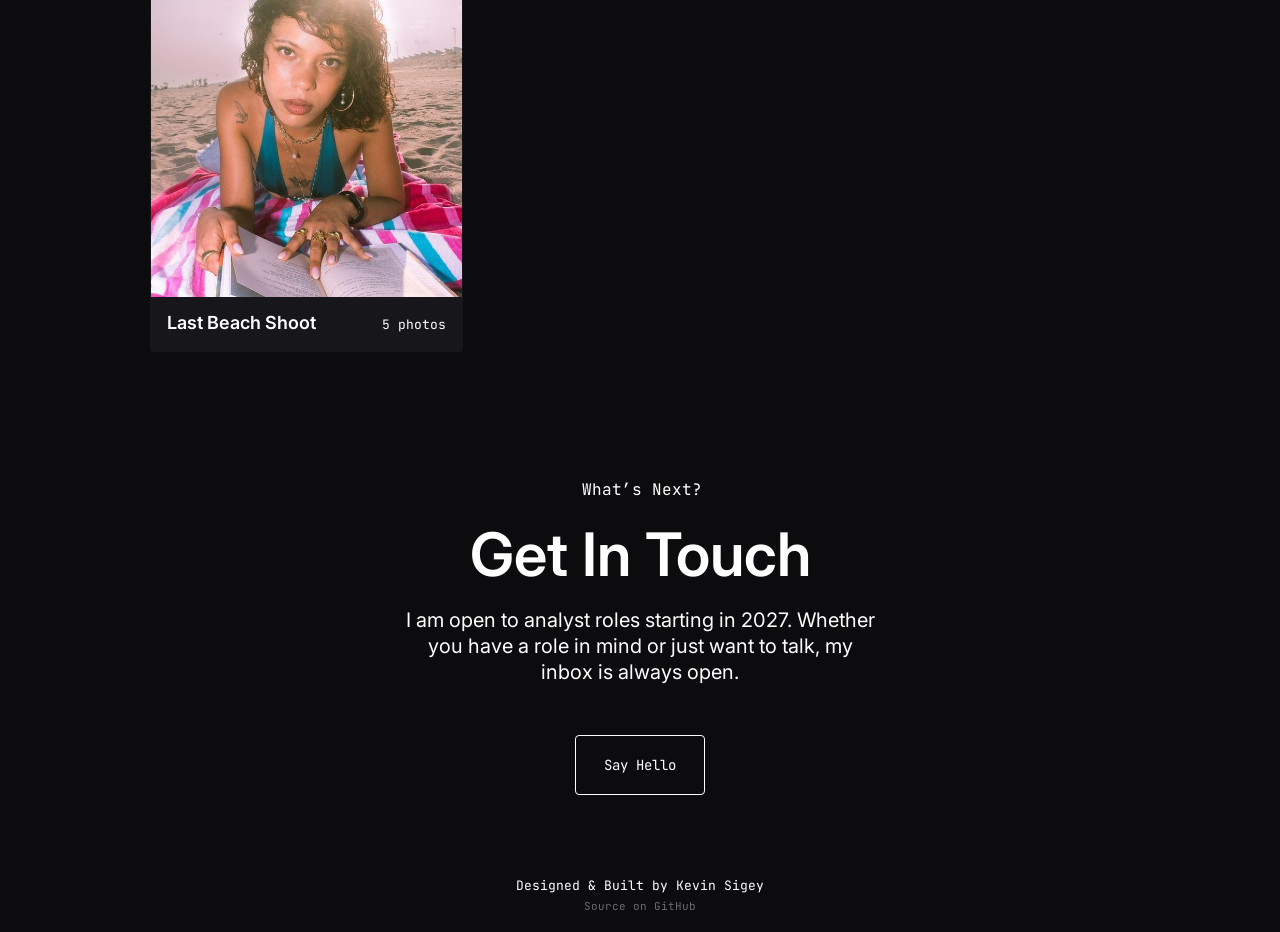
==== commit e582f86a: "Nav: add Writing link" ====
--- a/photos.html
+++ b/photos.html
@@ -22,6 +22,7 @@
       <li><a href="index.html#work">Work</a></li>
       <li><a href="index.html#contact">Contact</a></li>
       <li class="nav-photo"><a href="photos.html" aria-current="page">Photography</a></li>
+      <li><a href="writing.html">Writing</a></li>
     </ol>
     <div class="nav-cta"><a class="btn btn-small" href="assets/resume.pdf" target="_blank" rel="noopener">Resume</a></div>
     <button class="menu-btn" id="menuBtn" aria-label="Open menu" aria-expanded="false">
@@ -38,6 +39,7 @@
       <li><a href="index.html#work">Work</a></li>
       <li><a href="index.html#contact">Contact</a></li>
       <li><a href="photos.html" aria-current="page">Photography</a></li>
+      <li><a href="writing.html">Writing</a></li>
     </ol>
     <a class="btn" href="assets/resume.pdf" target="_blank" rel="noopener">Resume</a>
   </nav>
